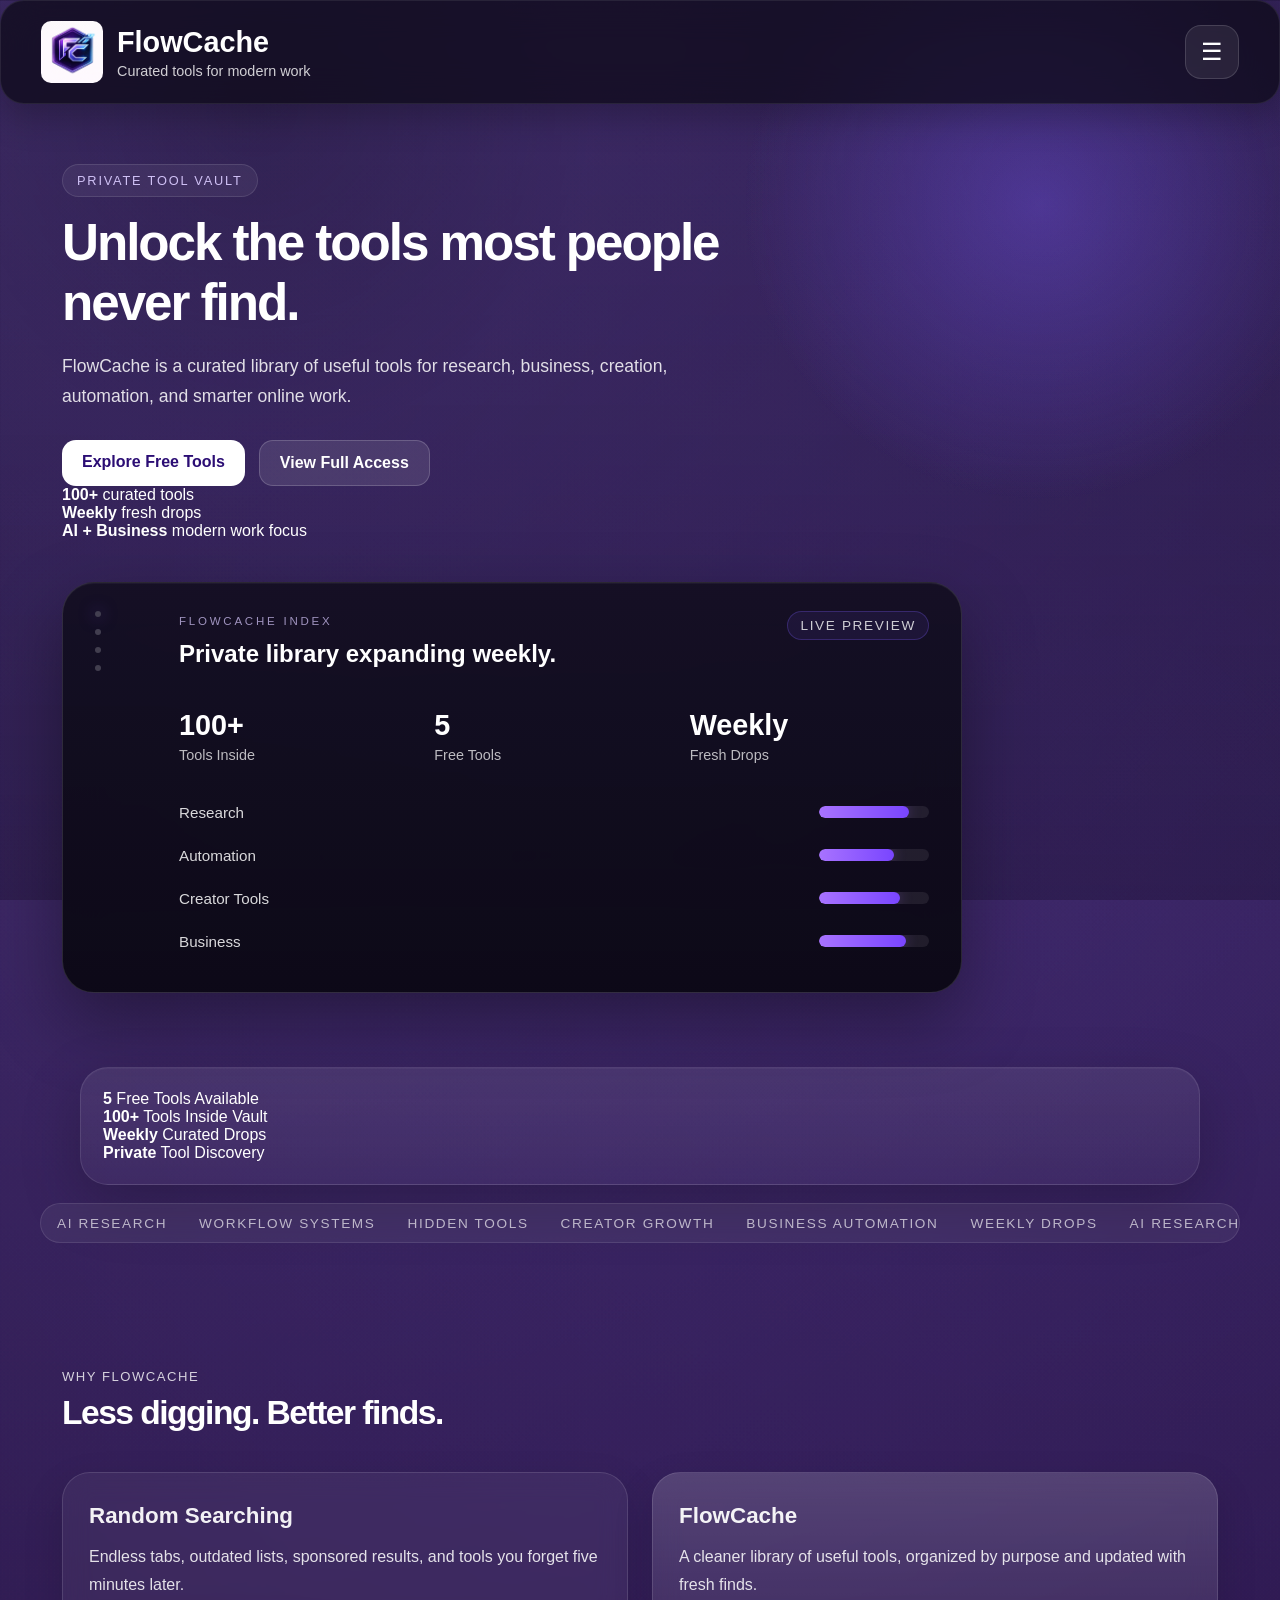
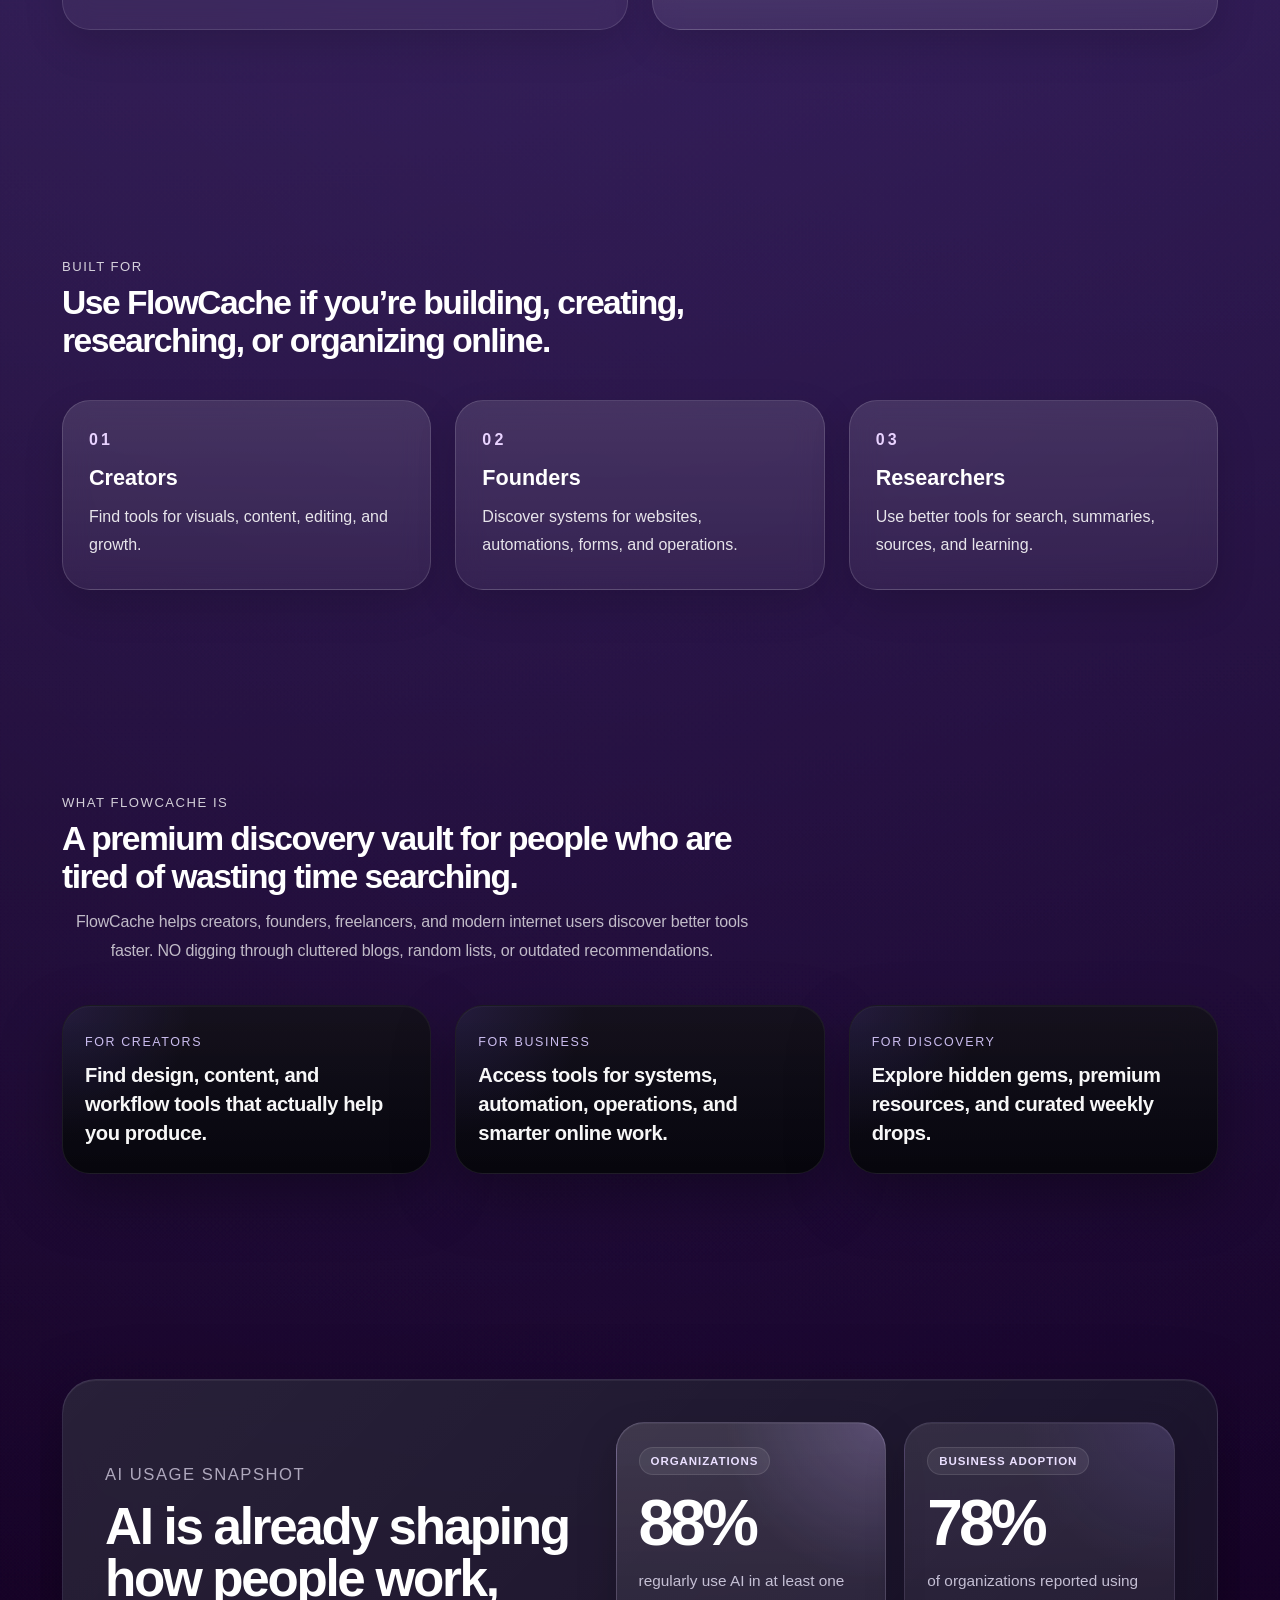
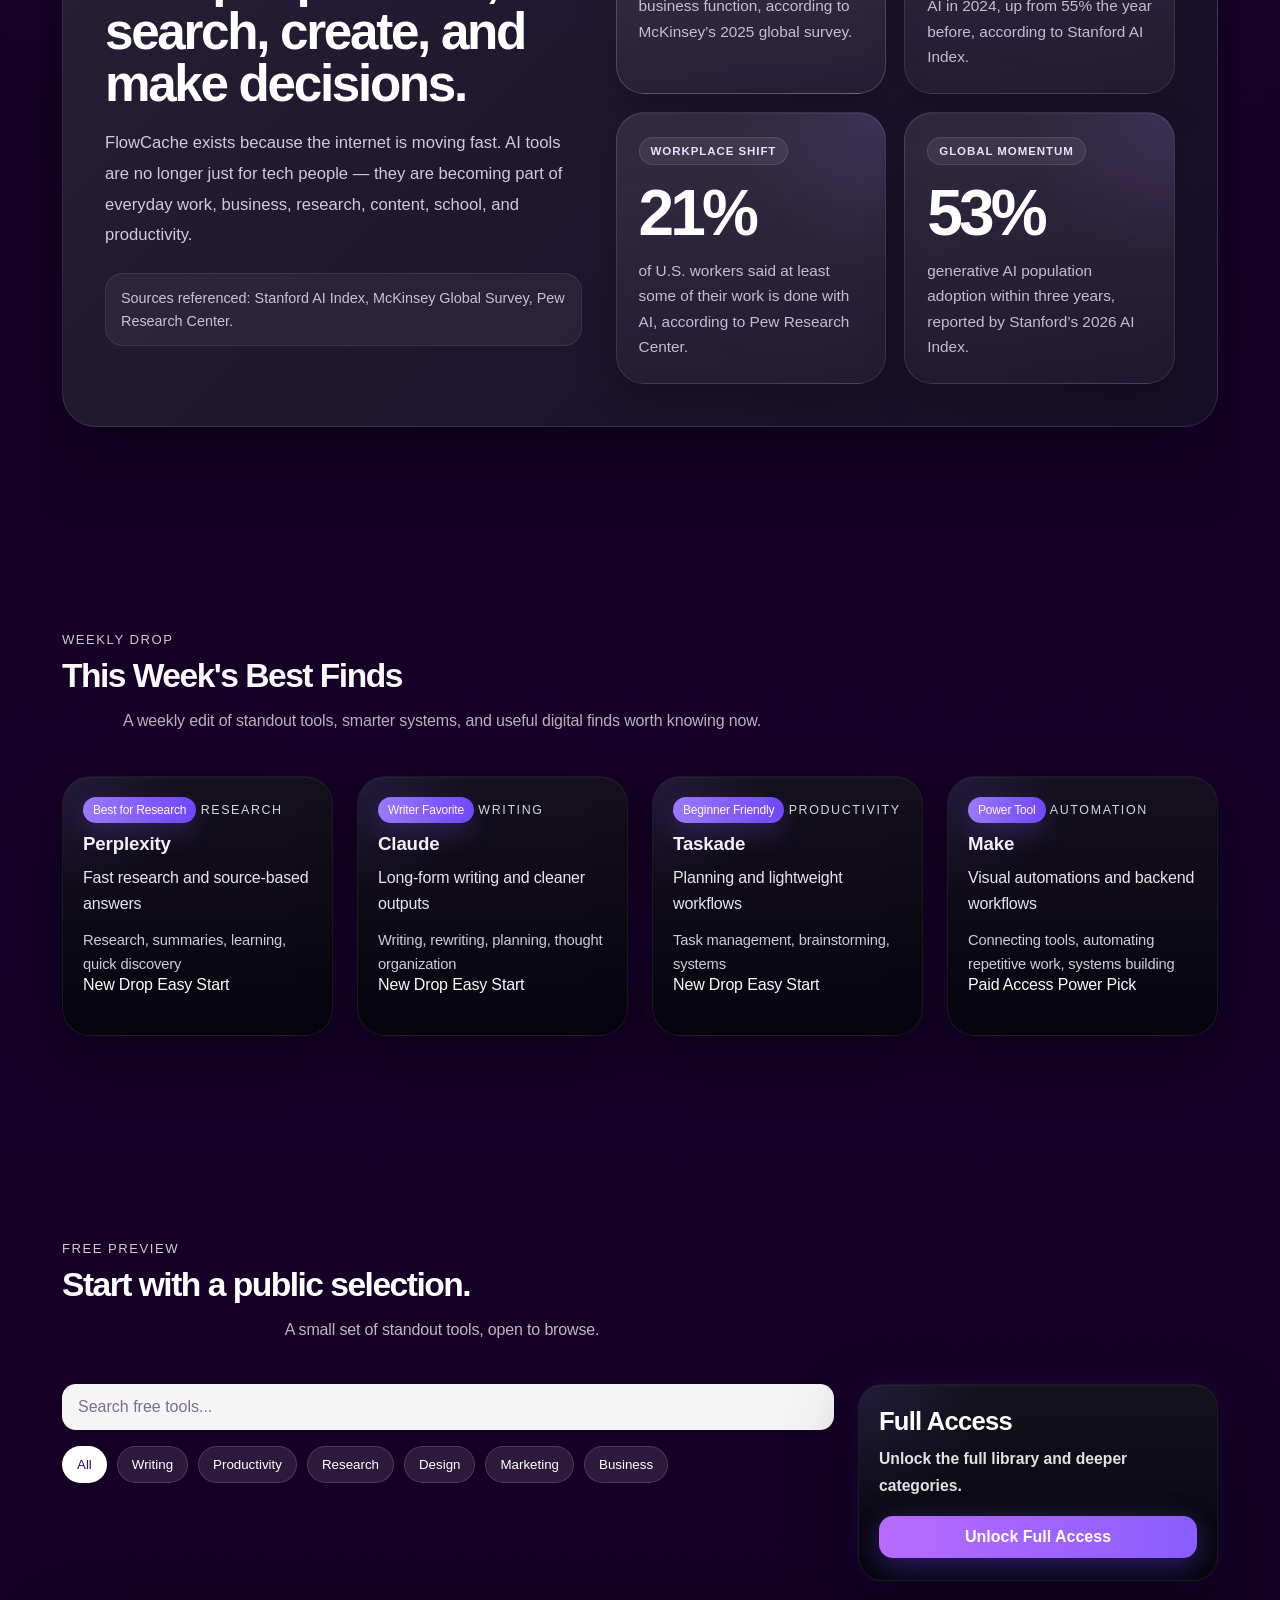
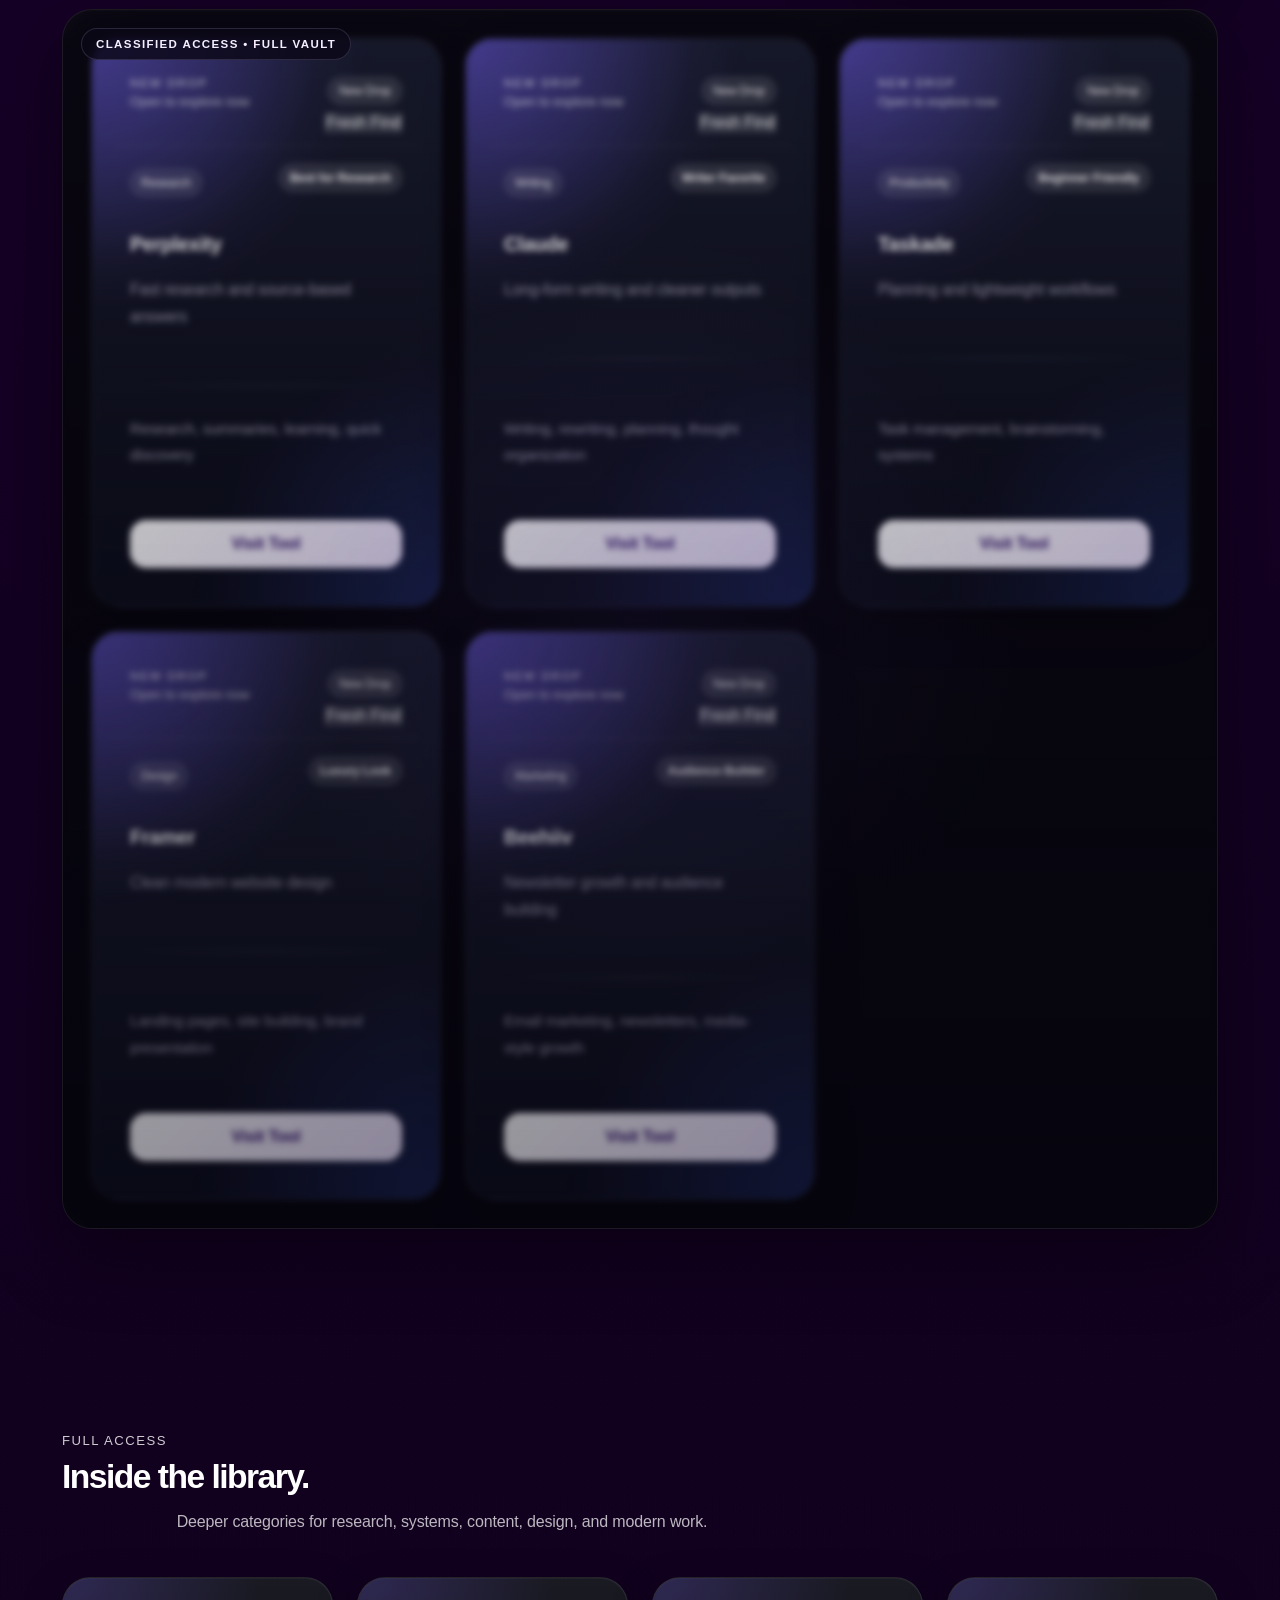
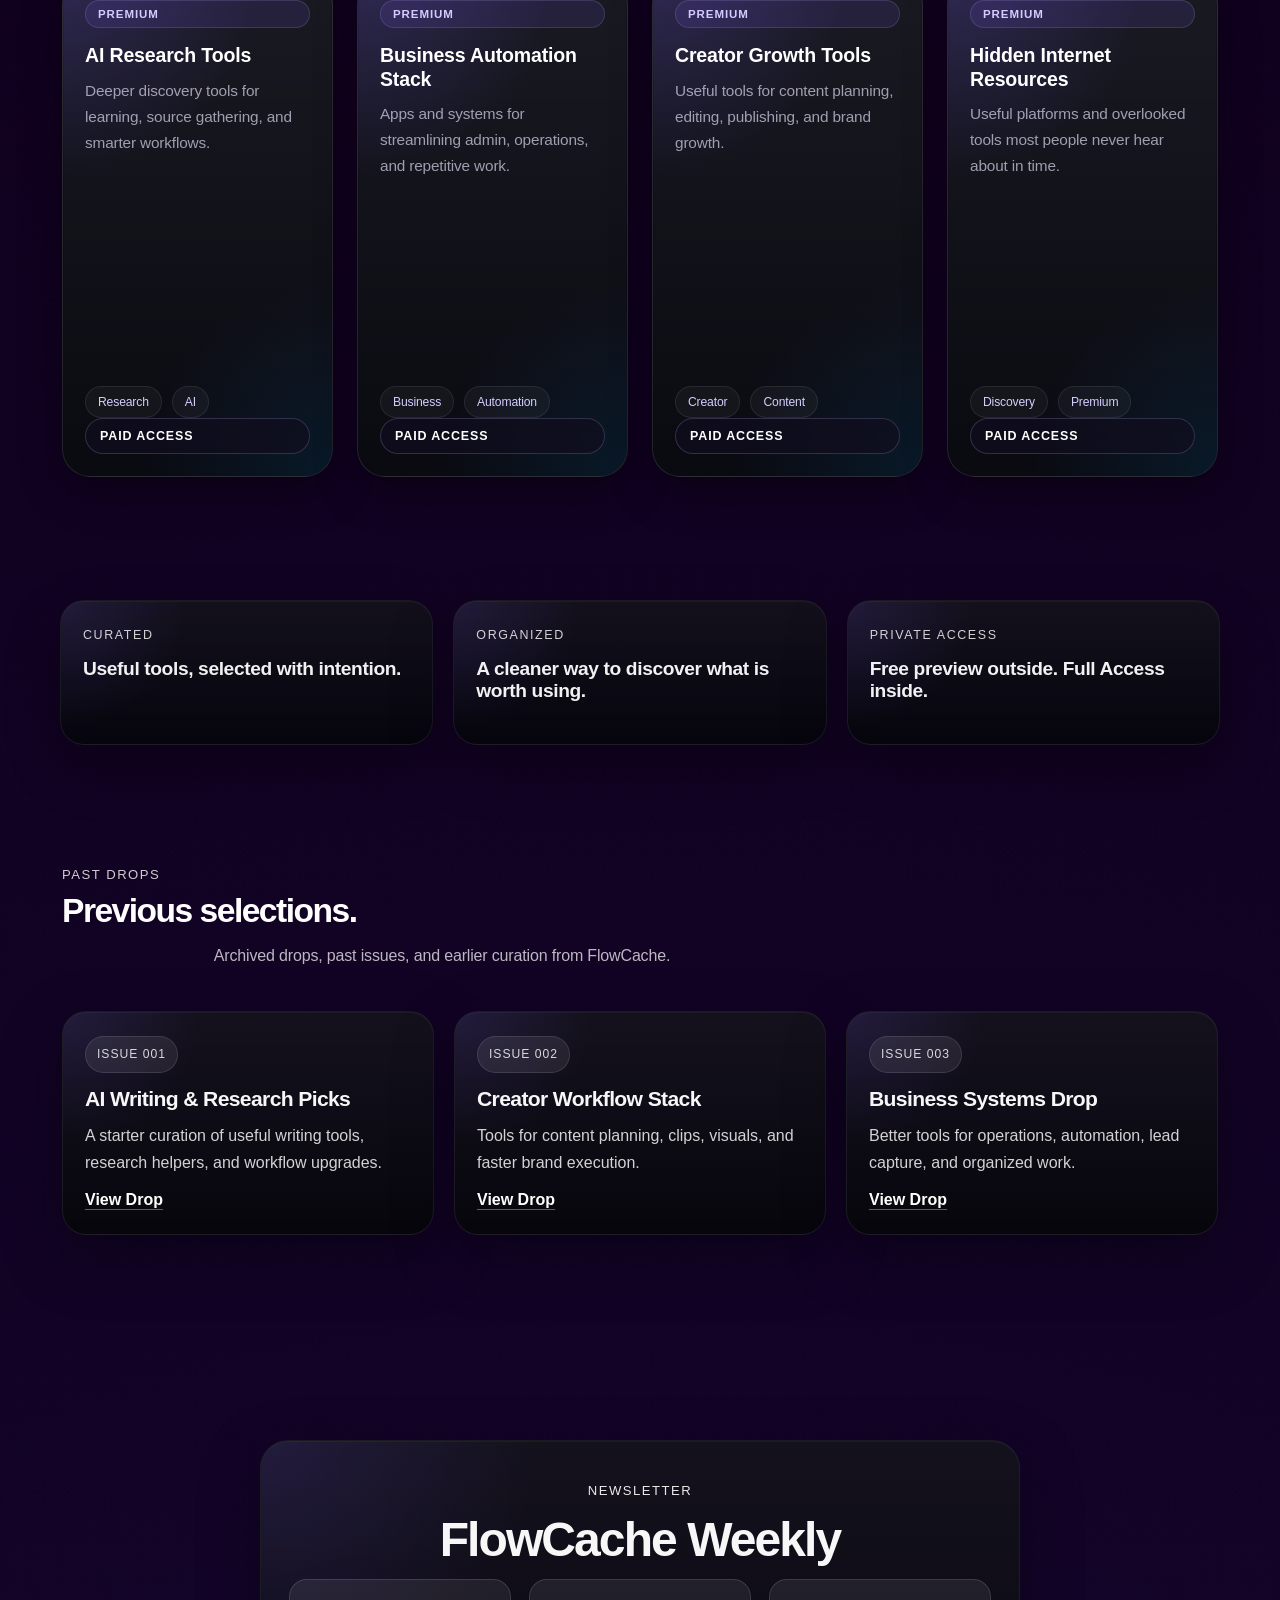
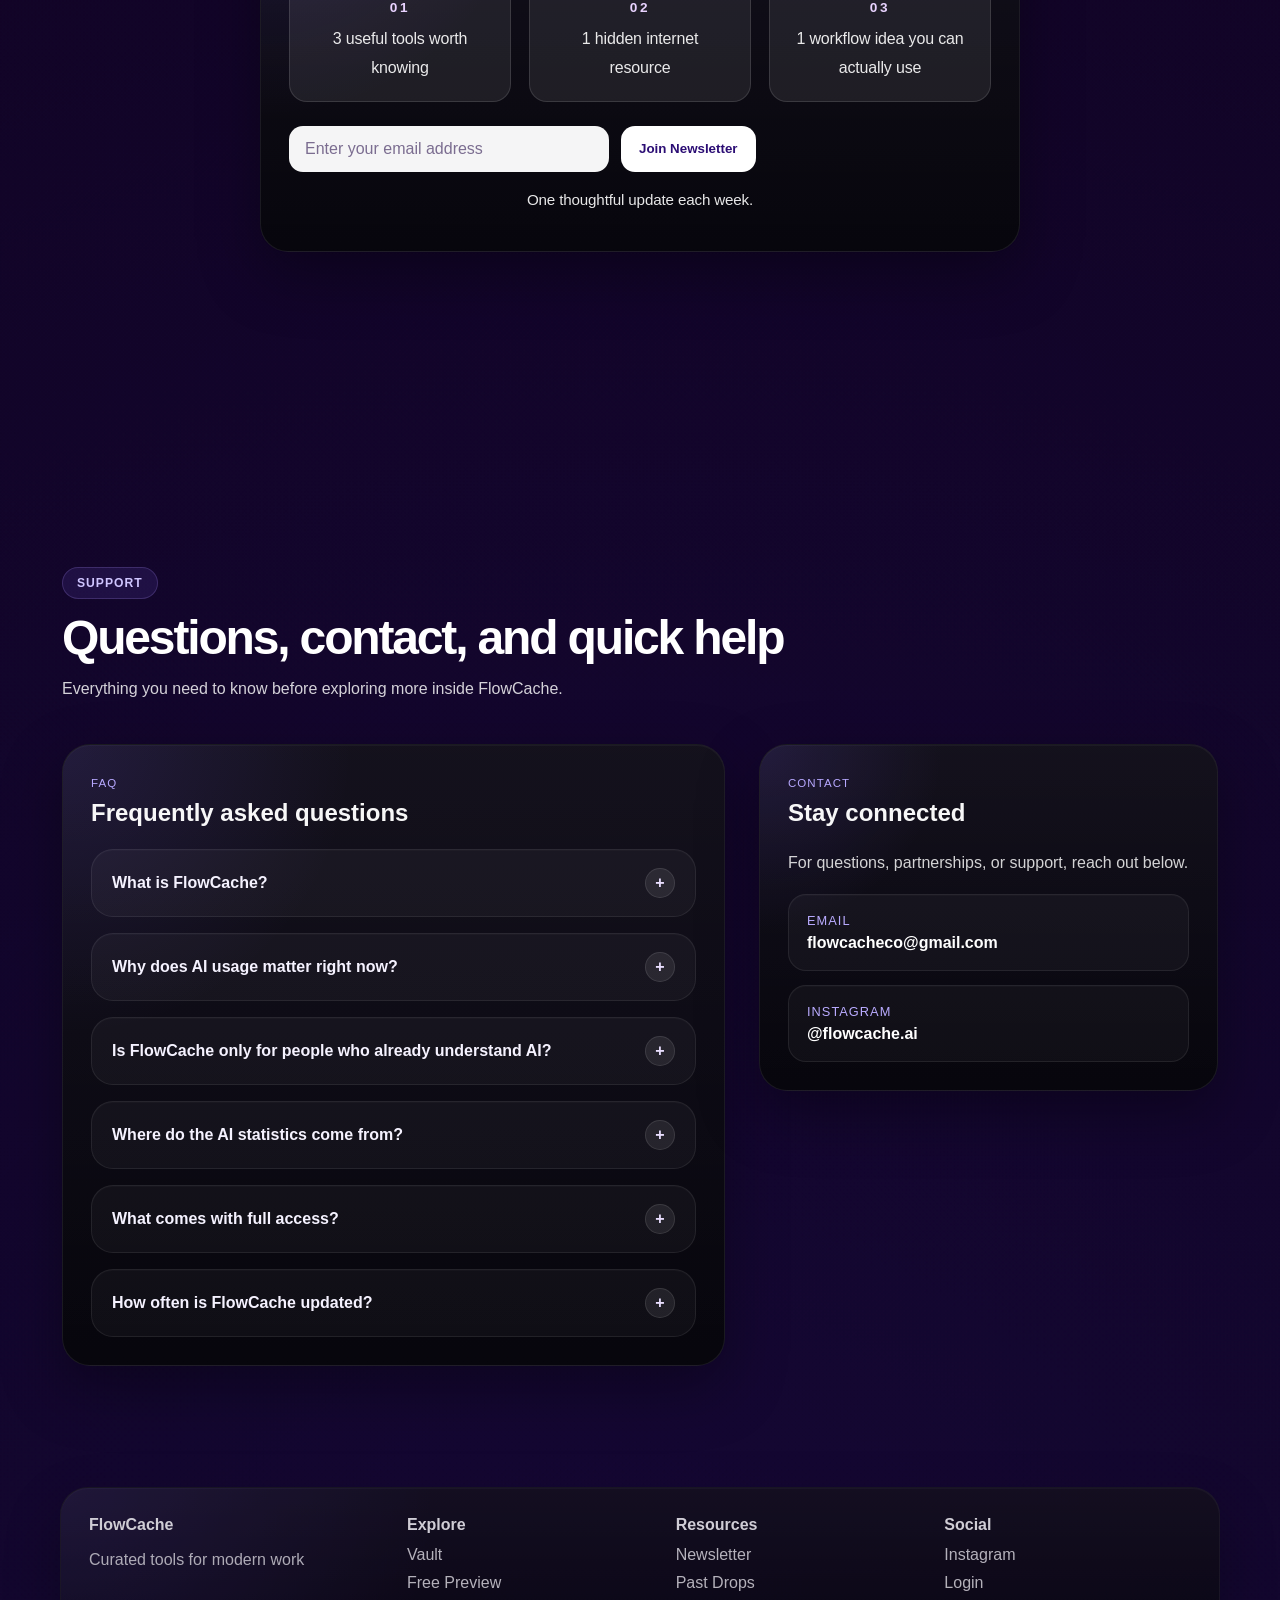
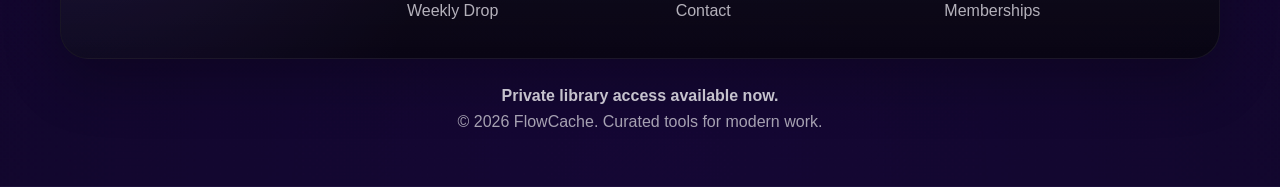
==== index.html @ 2fd535c8 "Update index.html" ====
<!DOCTYPE html>
<html lang="en">
<head>
  <meta charset="UTF-8" />
  <meta name="viewport" content="width=device-width, initial-scale=1.0" />
  <title>FlowCache</title>
  <link rel="stylesheet" href="style.css" />
</head>
<body>

  <!-- TOP NAV -->
  <header class="vault-topbar">
    <div class="brand-wrap">
      <div class="brand-inline">
        <img src="logo.png" alt="FlowCache logo" class="brand-logo" />
        <div>
          <h1 class="vault-logo">FlowCache</h1>
          <p class="vault-sublogo">Curated tools for modern work</p>
        </div>
      </div>
    </div>

    <div class="menu-wrapper">
      <button class="menu-toggle" id="menuToggle" aria-label="Open menu">☰</button>

      <div class="menu-dropdown" id="menuDropdown">
        <a href="index.html">Home</a>
        <a href="#weeklyDrop">Weekly Drop</a>
        <a href="#freePreview">Free Preview</a>
        <a href="vault.html#vaultTools">Vault Tools</a>
        <a href="vault.html#memberships">Memberships</a>
        <a href="newsletter.html">Newsletter</a>
        <a href="#pastDrops">Past Drops</a>
        <a href="#infoSection">Contact</a>
        <a href="login.html">Login</a>
      </div>
    </div>
  </header>

  <!-- HERO -->
  <section class="fc-hero" id="home">
    <div class="fc-hero-glow"></div>
    <div class="fc-hero-glow glow-two"></div>

    <div class="fc-hero-inner">
      <div class="fc-hero-left">
        <p class="hero-pill">
          <span class="hero-pill-dot"></span>
          Private Tool Vault
        </p>

        <h1>
          Unlock the tools
          <span>most people never find.</span>
        </h1>

        <p class="fc-hero-copy">
          FlowCache is a curated library of useful tools for research, business, creation,
          automation, and smarter online work.
        </p>

        <div class="hero-cta-row">
          <a href="#freePreview" class="hero-btn primary-btn">Explore Free Tools</a>
          <a href="#fullAccess" class="hero-btn secondary-btn">View Full Access</a>
        </div>

        <div class="hero-signal-row">
          <div class="hero-signal-pill">
            <span class="signal-dot"></span>
            <strong>100+</strong>
            <span>curated tools</span>
          </div>

          <div class="hero-signal-pill">
            <span class="signal-dot"></span>
            <strong>Weekly</strong>
            <span>fresh drops</span>
          </div>

          <div class="hero-signal-pill">
            <span class="signal-dot"></span>
            <strong>AI + Business</strong>
            <span>modern work focus</span>
          </div>
        </div>
      </div>

      <div class="fc-hero-dashboard">
        <div class="dashboard-sidebar">
          <span class="dashboard-logo-dot"></span>
          <span></span>
          <span></span>
          <span></span>
        </div>

        <div class="dashboard-main">
          <div class="dashboard-header">
            <div>
              <p class="mini-label">FlowCache Index</p>
              <h3>Private library expanding weekly.</h3>
            </div>

            <span class="status-pill">Live Preview</span>
          </div>

          <div class="dashboard-metrics">
            <div>
              <strong>100+</strong>
              <span>Tools Inside</span>
            </div>

            <div>
              <strong>5</strong>
              <span>Free Tools</span>
            </div>

            <div>
              <strong>Weekly</strong>
              <span>Fresh Drops</span>
            </div>
          </div>

          <div class="dashboard-bars">
            <div class="dashboard-row">
              <span>Research</span>
              <div class="dashboard-bar"><i style="width: 82%"></i></div>
            </div>

            <div class="dashboard-row">
              <span>Automation</span>
              <div class="dashboard-bar"><i style="width: 68%"></i></div>
            </div>

            <div class="dashboard-row">
              <span>Creator Tools</span>
              <div class="dashboard-bar"><i style="width: 74%"></i></div>
            </div>

            <div class="dashboard-row">
              <span>Business</span>
              <div class="dashboard-bar"><i style="width: 79%"></i></div>
            </div>
          </div>
        </div>
      </div>
    </div>
  </section>

  <!-- PROOF STRIP -->
  <section class="fc-proof-strip">
    <div class="proof-item">
      <strong>5</strong>
      <span>Free Tools Available</span>
    </div>

    <div class="proof-item">
      <strong>100+</strong>
      <span>Tools Inside Vault</span>
    </div>

    <div class="proof-item">
      <strong>Weekly</strong>
      <span>Curated Drops</span>
    </div>

    <div class="proof-item">
      <strong>Private</strong>
      <span>Tool Discovery</span>
    </div>
  </section>

  <!-- TICKER -->
  <section class="tool-ticker">
    <div class="ticker-track">
      <span>AI Research</span>
      <span>Workflow Systems</span>
      <span>Hidden Tools</span>
      <span>Creator Growth</span>
      <span>Business Automation</span>
      <span>Weekly Drops</span>
      <span>AI Research</span>
      <span>Workflow Systems</span>
      <span>Hidden Tools</span>
      <span>Creator Growth</span>
      <span>Business Automation</span>
      <span>Weekly Drops</span>
    </div>
  </section>

  <!-- WHY FLOWCACHE -->
  <section class="comparison-section">
    <div class="section-heading">
      <p class="section-label">WHY FLOWCACHE</p>
      <h2>Less digging. Better finds.</h2>
    </div>

    <div class="comparison-grid">
      <div class="comparison-card muted">
        <h3>Random Searching</h3>
        <p>Endless tabs, outdated lists, sponsored results, and tools you forget five minutes later.</p>
      </div>

      <div class="comparison-card highlight">
        <h3>FlowCache</h3>
        <p>A cleaner library of useful tools, organized by purpose and updated with fresh finds.</p>
      </div>
    </div>
  </section>

  <!-- BUILT FOR -->
  <section class="audience-section">
    <div class="section-heading">
      <p class="section-label">BUILT FOR</p>
      <h2>Use FlowCache if you’re building, creating, researching, or organizing online.</h2>
    </div>

    <div class="audience-grid">
      <div class="audience-card">
        <span>01</span>
        <h3>Creators</h3>
        <p>Find tools for visuals, content, editing, and growth.</p>
      </div>

      <div class="audience-card">
        <span>02</span>
        <h3>Founders</h3>
        <p>Discover systems for websites, automations, forms, and operations.</p>
      </div>

      <div class="audience-card">
        <span>03</span>
        <h3>Researchers</h3>
        <p>Use better tools for search, summaries, sources, and learning.</p>
      </div>
    </div>
  </section>

  <!-- BRAND POSITIONING -->
  <section class="brand-overview-section" id="whatIsFlowCache">
    <div class="section-heading">
      <p class="section-label">WHAT FLOWCACHE IS</p>
      <h2>A premium discovery vault for people who are tired of wasting time searching.</h2>
      <p class="section-copy">
        FlowCache helps creators, founders, freelancers, and modern internet users discover
        better tools faster. NO digging through cluttered blogs, random lists, or outdated recommendations.
      </p>
    </div>

    <div class="brand-overview-grid">
      <div class="brand-overview-card">
        <p class="mini-label">For creators</p>
        <h3>Find design, content, and workflow tools that actually help you produce.</h3>
      </div>

      <div class="brand-overview-card">
        <p class="mini-label">For business</p>
        <h3>Access tools for systems, automation, operations, and smarter online work.</h3>
      </div>

      <div class="brand-overview-card">
        <p class="mini-label">For discovery</p>
        <h3>Explore hidden gems, premium resources, and curated weekly drops.</h3>
      </div>
    </div>
  </section>

  <!-- AI DATA -->
  <section class="ai-data-section" id="aiData">
    <div class="ai-data-wrap">
      <div class="ai-data-copy">
        <p class="section-label">AI USAGE SNAPSHOT</p>

        <h2>AI is already shaping how people work, search, create, and make decisions.</h2>

        <p>
          FlowCache exists because the internet is moving fast. AI tools are no longer just
          for tech people — they are becoming part of everyday work, business, research,
          content, school, and productivity.
        </p>

        <div class="ai-source-note">
          Sources referenced: Stanford AI Index, McKinsey Global Survey, Pew Research Center.
        </div>
      </div>

      <div class="ai-stat-grid">
        <article class="ai-stat-card featured">
          <span class="stat-label">Organizations</span>
          <strong>88%</strong>
          <p>regularly use AI in at least one business function, according to McKinsey’s 2025 global survey.</p>
        </article>

        <article class="ai-stat-card">
          <span class="stat-label">Business adoption</span>
          <strong>78%</strong>
          <p>of organizations reported using AI in 2024, up from 55% the year before, according to Stanford AI Index.</p>
        </article>

        <article class="ai-stat-card">
          <span class="stat-label">Workplace shift</span>
          <strong>21%</strong>
          <p>of U.S. workers said at least some of their work is done with AI, according to Pew Research Center.</p>
        </article>

        <article class="ai-stat-card">
          <span class="stat-label">Global momentum</span>
          <strong>53%</strong>
          <p>generative AI population adoption within three years, reported by Stanford’s 2026 AI Index.</p>
        </article>
      </div>
    </div>
  </section>

  <!-- WEEKLY DROP -->
  <section class="new-this-week" id="weeklyDrop">
    <div class="section-heading">
      <p class="section-label">WEEKLY DROP</p>
      <h2>This Week's Best Finds</h2>
      <p class="section-copy">
        A weekly edit of standout tools, smarter systems, and useful digital finds worth knowing now.
      </p>
    </div>

    <div class="weekly-grid" id="weeklyGrid"></div>
  </section>

  <!-- FREE PREVIEW -->
  <section class="free-preview-section" id="freePreview">
    <div class="section-heading">
      <p class="section-label">FREE PREVIEW</p>
      <h2>Start with a public selection.</h2>
      <p class="section-copy">
        A small set of standout tools, open to browse.
      </p>
    </div>

    <div class="preview-layout">
      <div class="preview-toolbar">
        <input type="text" id="toolSearch" placeholder="Search free tools..." />

        <div class="filter-row">
          <button class="filter-btn active" data-filter="all">All</button>
          <button class="filter-btn" data-filter="Writing">Writing</button>
          <button class="filter-btn" data-filter="Productivity">Productivity</button>
          <button class="filter-btn" data-filter="Research">Research</button>
          <button class="filter-btn" data-filter="Design">Design</button>
          <button class="filter-btn" data-filter="Marketing">Marketing</button>
          <button class="filter-btn" data-filter="Business">Business</button>
        </div>
      </div>

      <div class="homepage-unlock-banner">
        <h3>Full Access</h3>
        <p>Unlock the full library and deeper categories.</p>
        <a
          href="https://flowcache.lemonsqueezy.com/checkout/buy/da14bb04-717c-43fe-a4aa-21157b08c077"
          target="_blank"
          class="unlock-banner-btn"
        >
          Unlock Full Access
        </a>
      </div>
    </div>

    <div class="luxury-vault-shell">
      <div class="tool-grid" id="toolGrid"></div>
    </div>
  </section>

  <!-- FULL ACCESS -->
  <section class="premium-preview-section" id="fullAccess">
    <div class="section-heading">
      <p class="section-label">FULL ACCESS</p>
      <h2>Inside the library.</h2>
      <p class="section-copy">
        Deeper categories for research, systems, content, design, and modern work.
      </p>
    </div>

    <div class="premium-preview-grid">
      <div class="tool-card premium-card">
        <span class="tool-badge">Premium</span>
        <h3>AI Research Tools</h3>
        <p>Deeper discovery tools for learning, source gathering, and smarter workflows.</p>
        <div class="tool-meta">
          <span class="tool-chip">Research</span>
          <span class="tool-chip">AI</span>
        </div>
        <span class="locked-pill">Paid Access</span>
      </div>

      <div class="tool-card premium-card">
        <span class="tool-badge">Premium</span>
        <h3>Business Automation Stack</h3>
        <p>Apps and systems for streamlining admin, operations, and repetitive work.</p>
        <div class="tool-meta">
          <span class="tool-chip">Business</span>
          <span class="tool-chip">Automation</span>
        </div>
        <span class="locked-pill">Paid Access</span>
      </div>

      <div class="tool-card premium-card">
        <span class="tool-badge">Premium</span>
        <h3>Creator Growth Tools</h3>
        <p>Useful tools for content planning, editing, publishing, and brand growth.</p>
        <div class="tool-meta">
          <span class="tool-chip">Creator</span>
          <span class="tool-chip">Content</span>
        </div>
        <span class="locked-pill">Paid Access</span>
      </div>

      <div class="tool-card premium-card">
        <span class="tool-badge">Premium</span>
        <h3>Hidden Internet Resources</h3>
        <p>Useful platforms and overlooked tools most people never hear about in time.</p>
        <div class="tool-meta">
          <span class="tool-chip">Discovery</span>
          <span class="tool-chip">Premium</span>
        </div>
        <span class="locked-pill">Paid Access</span>
      </div>
    </div>
  </section>

  <!-- TRUST STRIP -->
  <section class="trust-strip signature-strip">
    <div class="trust-card signature-card">
      <p class="mini-label">Curated</p>
      <h3>Useful tools, selected with intention.</h3>
    </div>

    <div class="trust-card signature-card">
      <p class="mini-label">Organized</p>
      <h3>A cleaner way to discover what is worth using.</h3>
    </div>

    <div class="trust-card signature-card">
      <p class="mini-label">Private Access</p>
      <h3>Free preview outside. Full Access inside.</h3>
    </div>
  </section>

  <!-- PAST DROPS -->
  <section class="past-drops-section" id="pastDrops">
    <div class="section-heading">
      <p class="section-label">PAST DROPS</p>
      <h2>Previous selections.</h2>
      <p class="section-copy">
        Archived drops, past issues, and earlier curation from FlowCache.
      </p>
    </div>

    <div class="past-drops-grid">
      <article class="drop-card">
        <p class="drop-meta">Issue 001</p>
        <h3>AI Writing & Research Picks</h3>
        <p>A starter curation of useful writing tools, research helpers, and workflow upgrades.</p>
        <a href="newsletter.html" class="tool-link">View Drop</a>
      </article>

      <article class="drop-card">
        <p class="drop-meta">Issue 002</p>
        <h3>Creator Workflow Stack</h3>
        <p>Tools for content planning, clips, visuals, and faster brand execution.</p>
        <a href="newsletter.html" class="tool-link">View Drop</a>
      </article>

      <article class="drop-card">
        <p class="drop-meta">Issue 003</p>
        <h3>Business Systems Drop</h3>
        <p>Better tools for operations, automation, lead capture, and organized work.</p>
        <a href="newsletter.html" class="tool-link">View Drop</a>
      </article>
    </div>
  </section>

  <!-- NEWSLETTER -->
  <section class="private-access-section" id="newsletterSection">
    <div class="private-access-card">
      <p class="section-label">NEWSLETTER</p>
      <h2>FlowCache Weekly</h2>

      <div class="newsletter-preview-list">
        <div>
          <span>01</span>
          <p>3 useful tools worth knowing</p>
        </div>

        <div>
          <span>02</span>
          <p>1 hidden internet resource</p>
        </div>

        <div>
          <span>03</span>
          <p>1 workflow idea you can actually use</p>
        </div>
      </div>

      <form
        class="newsletter-form private-form"
        action="https://formspree.io/f/mpqyyzdg"
        method="POST"
      >
        <input type="email" name="email" placeholder="Enter your email address" required />
        <button type="submit">Join Newsletter</button>
      </form>

      <p class="private-note">One thoughtful update each week.</p>
    </div>
  </section>

  <!-- FAQ + CONTACT -->
  <section class="info-section" id="infoSection">
    <div class="section-heading-wrap">
      <span class="section-kicker">Support</span>
      <h2 class="section-title">Questions, contact, and quick help</h2>
      <p class="section-subtext">
        Everything you need to know before exploring more inside FlowCache.
      </p>
    </div>

    <div class="info-grid">
      <div class="info-panel faq-panel">
        <div class="panel-top">
          <span class="panel-label">FAQ</span>
          <h3>Frequently asked questions</h3>
        </div>

        <div class="faq-list">
          <details class="faq-item">
            <summary>What is FlowCache?</summary>
            <p>
              FlowCache is a curated discovery vault for useful digital tools, AI platforms,
              business resources, creator systems, and hidden internet finds.
            </p>
          </details>

          <details class="faq-item">
            <summary>Why does AI usage matter right now?</summary>
            <p>
              AI is becoming part of everyday work, research, content creation, marketing,
              business operations, and school. FlowCache helps people find better tools faster
              instead of digging through random lists and outdated recommendations.
            </p>
          </details>

          <details class="faq-item">
            <summary>Is FlowCache only for people who already understand AI?</summary>
            <p>
              No. FlowCache is built to make tool discovery easier for beginners, creators,
              small business owners, students, researchers, and people who want useful resources
              without needing to be super technical.
            </p>
          </details>

          <details class="faq-item">
            <summary>Where do the AI statistics come from?</summary>
            <p>
              The homepage references public research from sources like Stanford AI Index,
              McKinsey, and Pew Research Center to show how quickly AI tools are becoming part
              of work and daily life.
            </p>
          </details>

          <details class="faq-item">
            <summary>What comes with full access?</summary>
            <p>
              Full access opens the deeper FlowCache library, including premium tools,
              expanded categories, hidden resources, and more curated recommendations beyond
              the public preview.
            </p>
          </details>

          <details class="faq-item">
            <summary>How often is FlowCache updated?</summary>
            <p>
              FlowCache is designed around fresh drops and ongoing curation, so the library can
              keep growing as better tools and resources are discovered.
            </p>
          </details>
        </div>
      </div>

      <div class="info-panel contact-panel">
        <div class="panel-top">
          <span class="panel-label">Contact</span>
          <h3>Stay connected</h3>
        </div>

        <p class="contact-copy">
          For questions, partnerships, or support, reach out below.
        </p>

        <div class="contact-stack">
          <a href="mailto:flowcacheco@gmail.com" class="contact-card">
            <span class="contact-title">Email</span>
            <span class="contact-value">flowcacheco@gmail.com</span>
          </a>

          <a href="https://instagram.com/flowcache.ai" target="_blank" class="contact-card">
            <span class="contact-title">Instagram</span>
            <span class="contact-value">@flowcache.ai</span>
          </a>
        </div>
      </div>
    </div>
  </section>

  <!-- FOOTER -->
  <footer class="vault-footer home-footer">
    <div class="footer-grid">
      <div class="footer-brand-block">
        <h4>FlowCache</h4>
        <p>Curated tools for modern work</p>
      </div>

      <div>
        <h4>Explore</h4>
        <a href="vault.html">Vault</a>
        <a href="#freePreview">Free Preview</a>
        <a href="#weeklyDrop">Weekly Drop</a>
      </div>

      <div>
        <h4>Resources</h4>
        <a href="newsletter.html">Newsletter</a>
        <a href="#pastDrops">Past Drops</a>
        <a href="#infoSection">Contact</a>
      </div>

      <div>
        <h4>Social</h4>
        <a href="https://instagram.com/flowcache.ai" target="_blank">Instagram</a>
        <a href="login.html">Login</a>
        <a href="vault.html#memberships">Memberships</a>
      </div>
    </div>

    <p class="vault-count">Private library access available now.</p>
    <p>© 2026 FlowCache. Curated tools for modern work.</p>
  </footer>

  <div class="mobile-sticky-cta">
    <span>Unlock 100+ tools</span>
    <a href="#fullAccess">View Access</a>
  </div>

  <script src="script.js"></script>
</body>
</html>
---- style.css ----
* {
  margin: 0;
  padding: 0;
  box-sizing: border-box;
  font-family: Arial, Helvetica, sans-serif;
}

html {
  scroll-behavior: smooth;
}

body {
  background: radial-gradient(circle at top left, #7e5cff 0%, #3c179f 35%, #170028 100%);
  color: white;
  min-height: 100vh;
}

.hero-actions {
  display: flex;
  gap: 14px;
  flex-wrap: wrap;
}

.primary-btn,
.secondary-btn {
  text-decoration: none;
  padding: 13px 20px;
  border-radius: 14px;
  transition: 0.25s ease;
  font-weight: 600;
}

.primary-btn {
  background: white;
  color: #2b0d74;
}

.primary-btn:hover {
  transform: translateY(-2px);
}

.secondary-btn {
  color: white;
  background: rgba(255, 255, 255, 0.1);
  border: 1px solid rgba(255, 255, 255, 0.18);
}

.secondary-btn:hover {
  background: rgba(255, 255, 255, 0.18);
}

.info-strip {
  display: grid;
  grid-template-columns: repeat(3, 1fr);
  gap: 20px;
  padding: 10px 42px 30px;
}

.info-box {
  background: rgba(255, 255, 255, 0.09);
  border: 1px solid rgba(255, 255, 255, 0.13);
  border-radius: 20px;
  padding: 22px;
  backdrop-filter: blur(10px);
}

.info-box h3 {
  margin-bottom: 10px;
  font-size: 1.1rem;
}

.info-box p {
  opacity: 0.88;
  line-height: 1.5;
}

.tools-wrapper,
.vault-preview-section {
  padding: 30px 42px 70px;
}

.section-heading {
  margin-bottom: 28px;
  max-width: 700px;
}

.section-label {
  text-transform: uppercase;
  letter-spacing: 1.5px;
  font-size: 0.82rem;
  opacity: 0.8;
  margin-bottom: 10px;
}

.section-heading h2 {
  font-size: 2.1rem;
  margin-bottom: 12px;
}

.section-text {
  line-height: 1.6;
  opacity: 0.9;
}

.search-filter-bar {
  margin-bottom: 26px;
}

.search-filter-bar input {
  width: 100%;
  max-width: 420px;
  padding: 14px 16px;
  border: none;
  border-radius: 14px;
  outline: none;
  font-size: 1rem;
  margin-bottom: 16px;
}

.filter-buttons {
  display: flex;
  flex-wrap: wrap;
  gap: 10px;
}

.filter-btn {
  background: rgba(255, 255, 255, 0.1);
  color: white;
  border: 1px solid rgba(255, 255, 255, 0.15);
  padding: 10px 14px;
  border-radius: 999px;
  cursor: pointer;
  transition: 0.2s ease;
}

.filter-btn:hover,
.filter-btn.active {
  background: white;
  color: #2b0d74;
}

.tool-section,
.vault-grid {
  display: grid;
  grid-template-columns: repeat(auto-fit, minmax(240px, 1fr));
  gap: 22px;
}

.tool-card,
.vault-card {
  text-decoration: none;
  background: rgba(255, 255, 255, 0.1);
  border: 1px solid rgba(255, 255, 255, 0.14);
  padding: 24px;
  border-radius: 20px;
  backdrop-filter: blur(14px);
  transition: transform 0.25s ease, background 0.25s ease, box-shadow 0.25s ease;
  box-shadow: 0 10px 30px rgba(0, 0, 0, 0.14);
  display: block;
}

.tool-card:hover,
.vault-card:hover {
  transform: translateY(-6px);
  background: rgba(255, 255, 255, 0.14);
  box-shadow: 0 18px 40px rgba(0, 0, 0, 0.22);
}

.locked .tool-tag {
  background: linear-gradient(45deg, #ffd700, #ffed4e);
  color: #2b0d74;
  font-weight: bold;
  text-shadow: 0 1px 2px rgba(0,0,0,0.1);
}

.tool-card h3,
.vault-card h3 {
  font-size: 1.2rem;
  margin-bottom: 10px;
}

.tool-card p,
.vault-card p {
  line-height: 1.6;
  opacity: 0.9;
}

.newsletter-section {
  padding: 0 42px 80px;
}

.newsletter-box {
  max-width: 820px;
  margin: 0 auto;
  background: rgba(255, 255, 255, 0.1);
  border: 1px solid rgba(255, 255, 255, 0.14);
  border-radius: 24px;
  padding: 36px;
  backdrop-filter: blur(14px);
  box-shadow: 0 14px 35px rgba(0, 0, 0, 0.2);
  text-align: center;
}

.newsletter-box h2 {
  font-size: 2.2rem;
  margin-bottom: 14px;
}

.newsletter-box p {
  max-width: 640px;
  margin: 0 auto 22px;
  line-height: 1.7;
  opacity: 0.92;
}

.newsletter-preview-list {
  display: grid;
  grid-template-columns: repeat(3, minmax(0, 1fr));
  gap: 18px;
  margin: 0 auto 24px;
  max-width: 780px;
}

.newsletter-preview-list div {
  padding: 18px 20px;
  border-radius: 18px;
  background: rgba(255, 255, 255, 0.08);
  border: 1px solid rgba(255, 255, 255, 0.12);
  transition: transform 0.25s ease, box-shadow 0.25s ease, background 0.25s ease;
}

.newsletter-preview-list div:hover {
  transform: translateY(-4px);
  background: rgba(255, 255, 255, 0.14);
  box-shadow: 0 18px 32px rgba(0, 0, 0, 0.12);
}

.newsletter-preview-list span {
  display: inline-block;
  font-size: 0.85rem;
  letter-spacing: 0.2em;
  text-transform: uppercase;
  margin-bottom: 10px;
  color: #e9d3ff;
  font-weight: 700;
}

.newsletter-preview-list p {
  margin: 0;
  line-height: 1.6;
  opacity: 0.92;
}

.newsletter-form,
.popup-form {
  display: flex;
  gap: 12px;
  justify-content: center;
  flex-wrap: wrap;
}

.newsletter-form input,
.popup-form input {
  width: 320px;
  max-width: 100%;
  padding: 14px 16px;
  border-radius: 14px;
  border: none;
  outline: none;
  font-size: 1rem;
}

.newsletter-form button,
.popup-form button {
  padding: 14px 18px;
  border: none;
  border-radius: 14px;
  background: white;
  color: #2b0d74;
  font-weight: 700;
  cursor: pointer;
}

.newsletter-box small {
  display: block;
  margin-top: 14px;
  opacity: 0.75;
}

footer {
  padding: 24px 42px 40px;
  text-align: center;
  opacity: 0.75;
}

.popup-overlay {
  position: fixed;
  inset: 0;
  background: rgba(10, 3, 25, 0.65);
  display: none;
  justify-content: center;
  align-items: center;
  z-index: 999;
  padding: 20px;
}

.popup-overlay.show {
  display: flex;
}

.popup-box {
  position: relative;
  width: 100%;
  max-width: 520px;
  background: linear-gradient(180deg, rgba(75, 41, 180, 0.96), rgba(29, 9, 67, 0.97));
  border: 1px solid rgba(255, 255, 255, 0.16);
  border-radius: 24px;
  padding: 32px;
  box-shadow: 0 18px 50px rgba(0, 0, 0, 0.35);
  text-align: center;
}

.close-popup {
  position: absolute;
  top: 12px;
  right: 14px;
  background: transparent;
  border: none;
  color: white;
  font-size: 1.8rem;
  cursor: pointer;
}

.popup-label {
  text-transform: uppercase;
  letter-spacing: 1.5px;
  font-size: 0.75rem;
  opacity: 0.8;
  margin-bottom: 10px;
}

.popup-box h2 {
  font-size: 2rem;
  margin-bottom: 12px;
}

.popup-text {
  line-height: 1.6;
  opacity: 0.9;
  margin-bottom: 18px;
}

.hidden {
  display: none !important;
}

@media (max-width: 900px) {
  .hero h2 {
    font-size: 2.8rem;
  }

  .info-strip {
    grid-template-columns: 1fr;
  }
}

@media (max-width: 640px) {
  .navbar {
    padding: 20px;
    flex-direction: column;
    gap: 14px;
    align-items: flex-start;
  }

  .hero {
    padding: 50px 20px 30px;
  }

  .hero h2 {
    font-size: 2.2rem;
  }

  .tools-wrapper,
  .vault-preview-section,
  .info-strip,
  .newsletter-section {
    padding-left: 20px;
    padding-right: 20px;
  }

  .newsletter-box {
    padding: 26px 18px;
  }

  footer {
    padding-left: 20px;
    padding-right: 20px;
  }
}

.vault-status {
  text-align: center;
  margin: 40px 0;
}

.vault-status h2 {
  font-size: 28px;
  margin-bottom: 10px;
}

.vault-status p {
  color: #aaa;
  margin-bottom: 15px;
}

#unlockBtn {
  background: #7c3aed;
  color: white;
  border: none;
  padding: 12px 24px;
  border-radius: 8px;
  cursor: pointer;
  font-weight: bold;
  transition: 0.3s;
}

#unlockBtn:hover {
  background: #5b21b6;
  transform: scale(1.05);
}.vault-proof {
  text-align: center;
  margin-top: 10px;
  color: #bbb;
  font-size: 14px;
}
/* 🔓 Vault Hero */
.vault-hero {
  text-align: center;
  padding: 80px 20px 40px;
}

.vault-hero h1 {
  font-size: 2.8rem;
  margin-bottom: 10px;
}

.vault-hero p {
  opacity: 0.85;
}

/* 📊 Stats */
.vault-stats {
  display: flex;
  justify-content: center;
  gap: 40px;
  margin-bottom: 40px;
  flex-wrap: wrap;
}

.stat {
  text-align: center;
}

.stat h3 {
  font-size: 1.8rem;
}

/* 🧠 Filters */
.vault-filters {
  text-align: center;
  margin-bottom: 30px;
}

.vault-filter {
  margin: 5px;
  padding: 10px 16px;
  border-radius: 999px;
  border: none;
  background: rgba(255,255,255,0.1);
  color: white;
  cursor: pointer;
}

.vault-filter.active {
  background: white;
  color: #2b0d74;
}

/* 💎 Premium Cards */
.premium {
  border: 1px solid rgba(255,255,255,0.25);
  background: linear-gradient(180deg, rgba(255,255,255,0.12), rgba(255,255,255,0.05));
}

.premium:hover {
  box-shadow: 0 20px 60px rgba(124, 58, 237, 0.35);
}

/* 🏷 Premium Tag */
.premium-tag {
  background: linear-gradient(45deg, #7c3aed, #c084fc);
  color: white;
}

/* 🚀 Upgrade Banner */
.vault-upgrade-banner {
  max-width: 900px;
  margin: 0 auto 40px;
  text-align: center;
  padding: 30px;
  border-radius: 20px;
  background: linear-gradient(135deg, rgba(124,58,237,0.2), rgba(255,255,255,0.05));
  border: 1px solid rgba(255,255,255,0.15);
}

.vault-perks {
  display: grid;
  grid-template-columns: repeat(2, 1fr);
  margin: 20px 0;
  gap: 10px;
}

.upgrade-btn {
  background: #7c3aed;
  color: white;
  border: none;
  padding: 14px 24px;
  border-radius: 10px;
  cursor: pointer;
  font-weight: bold;
}

.upgrade-btn:hover {
  transform: scale(1.05);
}

/* 🍔 Hamburger Menu */
.menu-wrapper {
  position: relative;
}

.menu-toggle {
  font-size: 1.5rem;
  background: rgba(255, 255, 255, 0.08);
  border: 1px solid rgba(255, 255, 255, 0.14);
  color: white;
  width: 54px;
  height: 54px;
  border-radius: 16px;
  cursor: pointer;
  transition: 0.25s ease;
  display: flex;
  align-items: center;
  justify-content: center;
}

.menu-toggle:hover {
  transform: translateY(-1px);
  background: rgba(255, 255, 255, 0.14);
}

.menu-dropdown {
  position: absolute;
  top: 66px;
  right: 0;
  min-width: 240px;
  padding: 14px;
  border-radius: 22px;
  background: rgba(19, 10, 42, 0.96);
  border: 1px solid rgba(255, 255, 255, 0.1);
  box-shadow: 0 20px 50px rgba(0, 0, 0, 0.35);
  backdrop-filter: blur(20px);
  display: none;
  flex-direction: column;
  gap: 10px;
  z-index: 1005;
}

.menu-dropdown.show {
  display: flex;
}

.menu-dropdown a {
  color: white;
  text-decoration: none;
  padding: 14px 16px;
  border-radius: 16px;
  transition: 0.25s ease;
  font-weight: 600;
}

.menu-dropdown a:hover {
  background: rgba(255, 255, 255, 0.08);
}

@media (max-width: 768px) {
  .menu-dropdown {
    right: 0;
    width: 240px;
  }
}

/* LOGIN PAGE */
.login-page {
  min-height: 100vh;
  display: flex;
  justify-content: center;
  align-items: center;
  padding: 30px 20px;
}

.login-box {
  width: 100%;
  max-width: 520px;
  background: rgba(255, 255, 255, 0.1);
  border: 1px solid rgba(255, 255, 255, 0.14);
  border-radius: 24px;
  padding: 34px 28px;
  backdrop-filter: blur(14px);
  box-shadow: 0 14px 35px rgba(0, 0, 0, 0.24);
  text-align: center;
}

.login-label {
  text-transform: uppercase;
  letter-spacing: 1.5px;
  font-size: 0.78rem;
  opacity: 0.8;
  margin-bottom: 10px;
}

.login-box h2 {
  font-size: 2rem;
  margin-bottom: 12px;
}

.login-text {
  opacity: 0.9;
  line-height: 1.6;
  margin-bottom: 20px;
}

.login-box input {
  width: 100%;
  padding: 14px 16px;
  border: none;
  border-radius: 14px;
  outline: none;
  font-size: 1rem;
  margin-bottom: 18px;
}

.login-actions {
  display: flex;
  flex-direction: column;
  gap: 12px;
}

.login-actions button {
  padding: 14px 18px;
  border: none;
  border-radius: 14px;
  background: white;
  color: #2b0d74;
  font-weight: 700;
  cursor: pointer;
  transition: 0.25s ease;
}

.login-actions button:hover {
  transform: translateY(-2px);
}

.back-link {
  display: inline-block;
  margin-top: 18px;
  text-decoration: none;
  opacity: 0.85;
}

.back-link:hover {
  opacity: 1;
}

.vault-search {
  width: 100%;
  max-width: 420px;
  padding: 14px 16px;
  border: none;
  border-radius: 14px;
  outline: none;
  font-size: 1rem;
  margin-bottom: 16px;
}

/* VAULT EMPTY STATE */
.vault-empty {
  grid-column: 1 / -1;
  text-align: center;
  background: rgba(255,255,255,0.08);
  border: 1px solid rgba(255,255,255,0.14);
  border-radius: 20px;
  padding: 30px 20px;
}

.vault-empty h3 {
  margin-bottom: 10px;
}

.vault-empty p {
  opacity: 0.85;
}

/* NEWSLETTER PAGE */
.newsletter-hero-page {
  max-width: 900px;
  margin: 0 auto;
  padding: 60px 20px 30px;
  text-align: center;
}

.newsletter-hero-page h1 {
  font-size: 3rem;
  line-height: 1.1;
  margin-bottom: 18px;
}

.newsletter-hero-text {
  max-width: 760px;
  margin: 0 auto 22px;
  line-height: 1.7;
  opacity: 0.92;
}

.newsletter-page-form {
  margin-top: 10px;
}

.newsletter-note {
  display: block;
  margin-top: 14px;
  opacity: 0.75;
}

.weekly-featured-issue,
.newsletter-archive,
.newsletter-bottom-cta {
  padding: 30px 42px 70px;
}

.issue-preview-card {
  max-width: 920px;
  margin: 0 auto;
  background: rgba(255, 255, 255, 0.1);
  border: 1px solid rgba(255, 255, 255, 0.14);
  border-radius: 24px;
  padding: 28px;
  backdrop-filter: blur(14px);
  box-shadow: 0 14px 35px rgba(0, 0, 0, 0.2);
}

.issue-meta {
  display: flex;
  justify-content: center;
  gap: 18px;
  flex-wrap: wrap;
  margin-bottom: 20px;
  opacity: 0.85;
  font-size: 0.95rem;
}

.issue-list {
  display: grid;
  gap: 16px;
}

.issue-item {
  background: rgba(255,255,255,0.06);
  border: 1px solid rgba(255,255,255,0.1);
  border-radius: 18px;
  padding: 18px;
}

.issue-item h3 {
  margin-bottom: 8px;
}

.issue-item p {
  opacity: 0.9;
  line-height: 1.6;
}

.archive-grid {
  display: grid;
  grid-template-columns: repeat(auto-fit, minmax(240px, 1fr));
  gap: 22px;
}

.archive-card {
  background: rgba(255,255,255,0.09);
  border: 1px solid rgba(255,255,255,0.13);
  border-radius: 20px;
  padding: 22px;
  backdrop-filter: blur(10px);
}

.archive-card h3 {
  margin: 12px 0 10px;
}

.archive-card p {
  opacity: 0.88;
  line-height: 1.6;
}

.archive-tag {
  display: inline-block;
  padding: 7px 12px;
  border-radius: 999px;
  background: rgba(255,255,255,0.12);
  border: 1px solid rgba(255,255,255,0.16);
  font-size: 0.82rem;
}

.newsletter-bottom-cta {
  text-align: center;
}

.newsletter-bottom-cta h2 {
  font-size: 2rem;
  margin-bottom: 12px;
}

.newsletter-bottom-cta p {
  margin-bottom: 18px;
  opacity: 0.9;
}

@media (max-width: 640px) {
  .newsletter-hero-page h1 {
    font-size: 2.2rem;
  }

  .weekly-featured-issue,
  .newsletter-archive,
  .newsletter-bottom-cta {
    padding-left: 20px;
    padding-right: 20px;
  }
}

/* VAULT PAGE STYLES */
.vault-topbar {
  display: flex;
  justify-content: space-between;
  align-items: center;
  padding: 20px 40px;
  position: sticky;
  top: 0;
  background: rgba(10, 5, 25, 0.75);
  backdrop-filter: blur(14px);
  z-index: 1000;
}

.vault-logo {
  margin: 0;
  font-size: 1.8rem;
}

.vault-sublogo {
  margin: 4px 0 0;
  font-size: 0.9rem;
  opacity: 0.8;
}

.vault-hero,
.trust-strip,
.new-this-week,
.featured-pick,
.vault-controls,
.tool-grid-section,
.locked-preview,
.memberships,
.vault-footer {
  padding: 40px 20px;
  max-width: 1200px;
  margin: 0 auto;
}

.vault-label {
  color: #d8c8ff;
  font-size: 0.8rem;
  letter-spacing: 2px;
  text-transform: uppercase;
}

.vault-hero h2 {
  font-size: 2.2rem;
  margin: 10px 0;
}

.vault-description {
  max-width: 800px;
  line-height: 1.7;
  opacity: 0.95;
}

.vault-hero-stats {
  display: grid;
  grid-template-columns: repeat(auto-fit, minmax(160px, 1fr));
  gap: 20px;
  margin-top: 30px;
}

.hero-stat,
.trust-card,
.weekly-card,
.tool-card,
.locked-box,
.membership-card,
.featured-tool-card {
  background: rgba(255,255,255,0.08);
  border: 1px solid rgba(255,255,255,0.12);
  border-radius: 22px;
  padding: 20px;
  backdrop-filter: blur(10px);
}

.trust-strip {
  display: grid;
  grid-template-columns: repeat(auto-fit, minmax(250px, 1fr));
  gap: 20px;
}

.weekly-grid {
  display: grid;
  grid-template-columns: repeat(auto-fit, minmax(220px, 1fr));
  gap: 20px;
}

.weekly-badge,
.tag {
  display: inline-block;
  background: #9f7cff;
  color: white;
  padding: 6px 10px;
  border-radius: 999px;
  font-size: 0.75rem;
  margin-bottom: 10px;
}

.featured-tool-card {
  margin-top: 20px;
}

.featured-meta {
  display: flex;
  gap: 10px;
  flex-wrap: wrap;
  margin-bottom: 12px;
  opacity: 0.85;
  font-size: 0.9rem;
}

.controls-wrap {
  margin-top: 20px;
}

#toolSearch {
  width: 100%;
  padding: 14px 16px;
  border-radius: 14px;
  border: none;
  outline: none;
  font-size: 1rem;
  margin-bottom: 16px;
}

.filter-row {
  display: flex;
  flex-wrap: wrap;
  gap: 10px;
  margin-bottom: 14px;
}

.type-btn {
  border: none;
  border-radius: 999px;
  padding: 10px 16px;
  font-weight: 700;
  cursor: pointer;
  background: rgba(255,255,255,0.1);
  color: white;
}

.type-btn.active {
  background: white;
  color: #2e136f;
}

.tool-grid {
  display: grid;
  grid-template-columns: repeat(auto-fit, minmax(280px, 1fr));
  gap: 20px;
}

.tool-card-top {
  display: flex;
  justify-content: space-between;
  gap: 10px;
  margin-bottom: 14px;
}

.tool-category,
.tool-access {
  font-size: 0.75rem;
  padding: 6px 10px;
  border-radius: 999px;
}

.tool-category {
  background: rgba(255,255,255,0.1);
}

.tool-access.free {
  background: #3ddc97;
  color: #111;
}

.tool-access.hot {
  background: #ff4d4f;
  color: #fff;
}

.tool-access.premium {
  background: #ffca5f;
  color: #111;
}

.tool-card h3 {
  margin-top: 0;
  font-size: 1.3rem;
}

.tool-line,
.editor-note {
  font-size: 0.95rem;
  line-height: 1.6;
  opacity: 0.95;
}

.editor-note {
  margin-top: 14px;
  padding-top: 12px;
  border-top: 1px solid rgba(255,255,255,0.12);
}

.visit-btn,
.locked-btn {
  display: inline-block;
  margin-top: 16px;
  background: white;
  color: #2e136f;
  text-decoration: none;
  border: none;
  border-radius: 999px;
  padding: 10px 16px;
  font-weight: 700;
  cursor: pointer;
}

.locked-btn {
  width: 100%;
}

.tool-badge {
  display: inline-block;
  margin-bottom: 10px;
  padding: 6px 10px;
  border-radius: 999px;
  font-size: 0.75rem;
  font-weight: 700;
  background: rgba(255, 202, 95, 0.2);
  border: 1px solid rgba(255, 202, 95, 0.5);
  color: #ffe7a3;
}

.tool-badge.free {
  background: rgba(98, 237, 170, 0.2);
  border-color: rgba(98, 237, 170, 0.5);
  color: #c8ffe4;
}

.tool-link {
  display: inline-block;
  margin-top: 14px;
  text-decoration: none;
  font-weight: 700;
  color: #ffffff;
  border-bottom: 1px solid rgba(255, 255, 255, 0.35);
}

.free-tools {
  max-width: 1200px;
  margin: 0 auto;
  padding: 20px;
}

.locked-tool {
  position: relative;
}

.locked-tool::after {
  content: "";
  position: absolute;
  inset: 0;
  border-radius: 22px;
  background: rgba(20, 9, 38, 0.18);
  pointer-events: none;
}

.locked-grid,
.membership-grid {
  display: grid;
  grid-template-columns: repeat(auto-fit, minmax(240px, 1fr));
  gap: 20px;
}

.featured-membership {
  border: 1px solid rgba(255,255,255,0.3);
  transform: scale(1.02);
}

.price {
  font-size: 2rem;
  font-weight: 800;
  margin: 10px 0;
}

.membership-card ul {
  padding-left: 18px;
  line-height: 1.8;
}

.membership-card button {
  display: inline-block;
  margin-top: 16px;
  background: white;
  color: #2e136f;
  border: none;
  border-radius: 999px;
  padding: 10px 16px;
  font-weight: 700;
  cursor: pointer;
}

.newsletter-copy {
  max-width: 800px;
  line-height: 1.7;
  opacity: 0.95;
}

.vault-footer {
  text-align: center;
  opacity: 0.8;
  padding-bottom: 50px;
}

@media (max-width: 768px) {
  .vault-topbar {
    padding: 16px 20px;
  }

  .vault-hero h2,
  .section-heading h2 {
    font-size: 1.7rem;
  }
}

/* VAULT UPGRADES */
.vault-topbar {
  position: sticky;
  top: 0;
  z-index: 1000;
  background: rgba(13, 7, 30, 0.72);
  backdrop-filter: blur(18px);
  border-bottom: 1px solid rgba(255, 255, 255, 0.08);
}

/* =========================
   SECTION SPACING / PREMIUM FOUNDATION
========================= */
.free-tools,
.tool-grid-section,
.memberships,
.newsletter-section {
  position: relative;
  z-index: 1;
}

.section-copy {
  max-width: 680px;
  margin: 10px auto 0;
  text-align: center;
  color: rgba(255,255,255,0.72);
  line-height: 1.7;
}

/* =========================
   LUXURY CARD BASE
========================= */
.tool-card {
  position: relative;
  overflow: hidden;
  border-radius: 24px;
  padding: 22px 20px;
  background:
    linear-gradient(180deg, rgba(255,255,255,0.10), rgba(255,255,255,0.03)),
    rgba(20, 10, 40, 0.58);
  border: 1px solid rgba(255,255,255,0.10);
  box-shadow:
    0 10px 30px rgba(0,0,0,0.20),
    inset 0 1px 0 rgba(255,255,255,0.08);
  backdrop-filter: blur(18px);
  -webkit-backdrop-filter: blur(18px);
  transition:
    transform 0.28s ease,
    box-shadow 0.28s ease,
    border-color 0.28s ease,
    filter 0.28s ease,
    opacity 0.28s ease;
}

.tool-card::before {
  content: "";
  position: absolute;
  inset: 0;
  background: linear-gradient(
    135deg,
    rgba(255,255,255,0.12) 0%,
    rgba(255,255,255,0.02) 28%,
    rgba(126, 92, 255, 0.08) 68%,
    rgba(60, 23, 159, 0.15) 100%
  );
  pointer-events: none;
}

.tool-card:hover {
  transform: translateY(-6px);
  border-color: rgba(203,183,255,0.22);
  box-shadow:
    0 18px 44px rgba(8, 4, 20, 0.34),
    0 0 28px rgba(126,92,255,0.18);
}

.tool-card h3,
.tool-card p,
.tool-card a,
.tool-card span {
  position: relative;
  z-index: 2;
}

/* =========================
   FREE TOOLS - STILL PREMIUM
========================= */
.free-grid {
  display: grid;
  grid-template-columns: repeat(auto-fit, minmax(220px, 1fr));
  gap: 22px;
}

.free-card {
  filter: none !important;
  opacity: 1 !important;
  pointer-events: auto !important;
}

.free-card:hover {
  transform: translateY(-7px);
  box-shadow:
    0 18px 42px rgba(8, 4, 20, 0.28),
    0 0 32px rgba(161, 132, 255, 0.22);
}

.tool-badge.free {
  background: rgba(255,255,255,0.12);
  color: #efe7ff;
  border: 1px solid rgba(255,255,255,0.14);
  border-radius: 999px;
  padding: 6px 10px;
  display: inline-block;
  font-size: 12px;
  letter-spacing: 0.04em;
}

/* =========================
   PREMIUM VAULT WRAP
========================= */
.luxury-vault {
  margin-top: 28px;
  padding: 26px;
  border-radius: 30px;
  background: rgba(16, 8, 30, 0.52);
  border: 1px solid rgba(255,255,255,0.07);
  box-shadow:
    0 16px 60px rgba(0,0,0,0.24),
    inset 0 1px 0 rgba(255,255,255,0.06);
  backdrop-filter: blur(12px);
}

.luxury-vault-shell {
  margin-top: 28px;
  padding: 28px;
  border-radius: 30px;
  background: rgba(16, 8, 30, 0.50);
  border: 1px solid rgba(255,255,255,0.07);
  box-shadow:
    0 18px 60px rgba(0,0,0,0.24),
    inset 0 1px 0 rgba(255,255,255,0.05);
  backdrop-filter: blur(16px);
}

/* =========================
   PREMIUM CARDS - BLURRED BUT ALIVE
========================= */
.locked-vault .tool-card:hover {
  filter: blur(5px) saturate(1.08);
  opacity: 0.92;
  transform: translateY(-7px) scale(1.01);
  box-shadow: 0 20px 50px rgba(8, 4, 20, 0.34);
}

.locked-vault .tool-card::after {
  content: "HOT • PREMIUM";
  position: absolute;
  top: 16px;
  right: 16px;
  z-index: 3;
  padding: 7px 12px;
  border-radius: 999px;
  background: rgba(18, 10, 34, 0.76);
  border: 1px solid rgba(203,183,255,0.18);
  color: #f8f4ff;
  font-size: 11px;
  font-weight: 700;
  letter-spacing: 0.12em;
}

.locked-vault .tool-card-glow {
  display: none;
}

.locked-vault .tool-link {
  pointer-events: none;
}

/* subtle premium fog */
.locked-vault .tool-card .tool-link,
.locked-vault .tool-card h3,
.locked-vault .tool-card p,
.locked-vault .tool-card .tool-badge {
  filter: none;
}

/* =========================
   UNLOCK BANNER - PREMIUM
========================= */
.unlock-banner {
  display: flex;
  align-items: center;
  justify-content: space-between;
  gap: 14px;
  margin-bottom: 24px;
  padding: 14px 16px;
  border-radius: 18px;
  background: rgba(255,255,255,0.06);
  border: 1px solid rgba(255,255,255,0.08);
  box-shadow: inset 0 1px 0 rgba(255,255,255,0.05);
  backdrop-filter: blur(14px);
}

.unlock-banner span {
  color: #f5efff;
  font-weight: 600;
  letter-spacing: 0.02em;
}

.unlock-btn {
  display: inline-flex;
  align-items: center;
  justify-content: center;
  padding: 11px 16px;
  border-radius: 999px;
  text-decoration: none;
  color: white;
  font-weight: 700;
  background: linear-gradient(135deg, #9d7bff, #6e44ff 55%, #4b22d0);
  box-shadow:
    0 10px 24px rgba(90, 54, 220, 0.28),
    0 0 20px rgba(126,92,255,0.18);
  transition: transform 0.25s ease, box-shadow 0.25s ease;
}

.unlock-btn:hover {
  transform: translateY(-2px);
  box-shadow:
    0 14px 32px rgba(90, 54, 220, 0.34),
    0 0 28px rgba(126,92,255,0.24);
}

.weekly-card,
.featured-tool-card,
.membership-card,
.locked-box,
.trust-card {
  background: linear-gradient(
    180deg,
    rgba(255,255,255,0.1) 0%,
    rgba(255,255,255,0.05) 100%
  );
  border: 1px solid rgba(255,255,255,0.12);
  border-radius: 24px;
  box-shadow: 0 12px 32px rgba(0,0,0,0.14);
}

.weekly-category {
  color: #d8c8ff;
  font-weight: 600;
}

.brand-inline {
  display: flex;
  align-items: center;
  gap: 14px;
}

.brand-logo {
  width: 62px;
  height: 62px;
  object-fit: cover;
  border-radius: 10px;
  background: rgba(255,255,255,0.08);
}

.hybrid-hero,
.hybrid-stats,
.what-is-section,
.free-preview-section,
.premium-preview-section,
.private-access-section,
.home-footer {
  max-width: 1200px;
  margin: 0 auto;
  padding: 32px 20px;
}

.hybrid-hero {
  padding-top: 42px;
  padding-bottom: 22px;
}

.hybrid-hero-content {
  max-width: 760px;
}

.hero-pill {
  display: inline-block;
  padding: 8px 14px;
  border-radius: 999px;
  background: rgba(255,255,255,0.08);
  border: 1px solid rgba(255,255,255,0.12);
  color: #f3eaff;
  font-size: 0.85rem;
  margin-bottom: 18px;
}

.hybrid-hero h1 {
  font-size: 4rem;
  line-height: 0.98;
  letter-spacing: -0.05em;
  margin: 0 0 22px;
  max-width: 760px;
}

.hybrid-hero-copy {
  font-size: 1.14rem;
  line-height: 1.85;
  max-width: 700px;
  opacity: 0.96;
  margin-bottom: 10px;
}

.hybrid-hero-subcopy {
  font-size: 1rem;
  line-height: 1.8;
  max-width: 700px;
  opacity: 0.84;
  margin-bottom: 18px;
}

.hero-mini-line {
  font-weight: 700;
  opacity: 0.95;
  margin-bottom: 22px;
}

.hybrid-stats {
  display: grid;
  grid-template-columns: repeat(3, minmax(220px, 1fr));
  gap: 20px;
  padding-top: 10px;
}

.hybrid-stat-card,
.what-is-card,
.premium-preview-card,
.private-access-card {
  background: linear-gradient(
    180deg,
    rgba(255,255,255,0.1) 0%,
    rgba(255,255,255,0.05) 100%
  );
  border: 1px solid rgba(255,255,255,0.12);
  border-radius: 24px;
  box-shadow: 0 12px 32px rgba(0,0,0,0.14);
  backdrop-filter: blur(16px);
}

.hybrid-stat-card {
  padding: 26px 22px;
}

.hybrid-stat-card h3 {
  margin: 0 0 10px;
  font-size: 1.35rem;
}

.hybrid-stat-card p,
.what-is-card p,
.premium-preview-card p,
.private-access-card p {
  line-height: 1.8;
  opacity: 0.9;
}

.what-is-card {
  padding: 28px;
  margin-top: 18px;
}

.section-copy {
  max-width: 720px;
  opacity: 0.88;
  line-height: 1.7;
}

.preview-toolbar {
  margin-top: 20px;
  margin-bottom: 26px;
  max-width: 760px;
}

.homepage-unlock-banner {
  text-align: center;
  padding: 26px 20px 10px;
}

.homepage-unlock-banner h3 {
  font-size: 2rem;
  margin-bottom: 8px;
}

.homepage-unlock-banner p {
  margin-bottom: 14px;
  opacity: 0.92;
  font-weight: 600;
}

.unlock-banner-btn {
  display: inline-block;
  text-decoration: none;
  background: linear-gradient(90deg, #b86bff, #8b5dff);
  color: white;
  font-weight: 700;
  padding: 12px 18px;
  border-radius: 14px;
  box-shadow: 0 10px 24px rgba(129, 77, 255, 0.25);
}

.premium-preview-grid {
  display: grid;
  grid-template-columns: repeat(4, minmax(220px, 1fr));
  gap: 18px;
  margin-top: 22px;
}

.premium-preview-card {
  padding: 26px 22px;
  min-height: 150px;
}

.premium-preview-card h3 {
  margin-top: 0;
  margin-bottom: 12px;
  font-size: 1.5rem;
  line-height: 1.3;
}

.private-access-section {
  padding-top: 38px;
}

.private-access-card {
  max-width: 760px;
  margin: 0 auto;
  text-align: center;
  padding: 38px 28px;
}

.private-access-card h2 {
  font-size: 3rem;
  margin: 10px 0 12px;
  letter-spacing: -0.04em;
}

.private-form {
  justify-content: center;
  margin-top: 22px;
}

.private-form input {
  max-width: 360px;
}

.private-note {
  margin-top: 14px;
  opacity: 0.8;
  font-size: 0.95rem;
}

.home-footer {
  text-align: center;
  padding-top: 10px;
  padding-bottom: 48px;
}

.homepage-tool-card {
  min-height: 320px;
}

.homepage-tool-card .tool-line {
  font-size: 0.93rem;
}

.homepage-tool-card .visit-btn,
.homepage-tool-card .locked-btn {
  margin-top: 16px;
}

.vault-count {
  margin-bottom: 8px;
  font-weight: 700;
  opacity: 0.95;
}

@media (max-width: 1024px) {
  .hybrid-hero h1 {
    font-size: 3.1rem;
  }

  .hybrid-stats {
    grid-template-columns: 1fr;
  }

  .premium-preview-grid {
    grid-template-columns: repeat(2, minmax(220px, 1fr));
  }
}

@media (max-width: 768px) {
  .hybrid-hero h1 {
    font-size: 2.3rem;
  }

  .homepage-tool-card {
    min-height: auto;
  }

  .premium-preview-grid {
    grid-template-columns: 1fr;
  }

  .private-access-card h2 {
    font-size: 2rem;
  }

  .brand-logo {
    width: 54px;
    height: 54px;
  }
}

/* =========================
   VAULT CLEANUP PASS
========================= */

.vault-hero {
  padding-top: 54px;
  padding-bottom: 26px;
}

.vault-description {
  max-width: 760px;
}

.vault-hero-stats {
  margin-top: 34px;
}

.hero-stat {
  min-height: 130px;
}

.trust-strip {
  margin-top: 4px;
  margin-bottom: 8px;
}

.trust-card {
  min-height: 145px;
}

.new-this-week {
  padding-top: 44px;
  padding-bottom: 26px;
}

.weekly-card {
  min-height: 180px;
}

.featured-pick {
  padding-top: 22px;
  padding-bottom: 26px;
}

.featured-tool-card {
  padding: 28px;
  min-height: 240px;
}

.featured-tool-card h3 {
  margin-top: 4px;
  margin-bottom: 12px;
}

.featured-tool-card p {
  line-height: 1.72;
  opacity: 0.94;
}

.vault-controls {
  padding-top: 26px;
  padding-bottom: 18px;
}

.controls-wrap {
  max-width: 920px;
}

.tool-grid-section {
  padding-top: 12px;
  padding-bottom: 42px;
}

.tool-grid {
  gap: 24px;
}

.tool-card {
  min-height: 470px;
}

.locked-preview {
  padding-top: 30px;
  padding-bottom: 34px;
}

.locked-box {
  min-height: 165px;
}

.memberships {
  padding-top: 36px;
  padding-bottom: 36px;
}

.membership-card {
  min-height: 340px;
}

.membership-card h3 {
  margin-bottom: 8px;
}

.membership-card ul {
  margin-top: 12px;
}

.newsletter-section {
  padding-top: 40px;
  padding-bottom: 54px;
}

.newsletter-copy {
  margin-bottom: 20px;
}

.newsletter-form {
  justify-content: flex-start;
}

.vault-footer {
  padding-top: 4px;
}

@media (max-width: 768px) {
  .featured-tool-card,
  .tool-card,
  .membership-card,
  .weekly-card,
  .locked-box,
  .hero-stat,
  .trust-card {
    min-height: auto;
  }

  .newsletter-form {
    justify-content: center;
  }
}

/* VAULT GATE - PREMIUM ACCESS CONTROL */
.vault-gate {
  min-height: 100vh;
  display: none;
  align-items: center;
  justify-content: center;
  padding: 40px 20px;
}

.vault-gate-card {
  width: 100%;
  max-width: 720px;
  text-align: center;
  background: linear-gradient(
    180deg,
    rgba(255,255,255,0.11) 0%,
    rgba(255,255,255,0.05) 100%
  );
  border: 1px solid rgba(255,255,255,0.12);
  border-radius: 24px;
  padding: 40px 28px;
  backdrop-filter: blur(16px);
  box-shadow: 0 12px 32px rgba(0,0,0,0.14);
}

.vault-gate-card h2 {
  font-size: 2.3rem;
  margin: 8px 0 14px;
}

.vault-gate-card p {
  max-width: 560px;
  margin: 0 auto 22px;
  line-height: 1.8;
  opacity: 0.92;
}

.gate-actions {
  justify-content: center;
}

/* =========================
   PREMIUM POLISH PASS
========================= */

.membership-card {
  position: relative;
  overflow: hidden;
  padding: 28px 24px;
  background: linear-gradient(
    180deg,
    rgba(255,255,255,0.12) 0%,
    rgba(255,255,255,0.05) 100%
  );
  border: 1px solid rgba(255,255,255,0.14);
  box-shadow: 0 16px 40px rgba(0,0,0,0.20);
}

.membership-card::before {
  content: "";
  position: absolute;
  top: -70px;
  right: -70px;
  width: 180px;
  height: 180px;
  border-radius: 50%;
  background: radial-gradient(
    circle,
    rgba(187, 145, 255, 0.25) 0%,
    rgba(187, 145, 255, 0.06) 42%,
    rgba(187, 145, 255, 0) 72%
  );
  pointer-events: none;
}

.featured-membership {
  border: 1px solid rgba(255,255,255,0.24);
  box-shadow: 0 18px 50px rgba(104, 64, 210, 0.28);
  transform: translateY(-4px);
}

.membership-card h3 {
  font-size: 1.5rem;
  margin-bottom: 8px;
}

.price {
  display: flex;
  align-items: flex-end;
  gap: 6px;
  font-size: 2.2rem;
  font-weight: 800;
  margin: 12px 0 16px;
}

.price-mini {
  font-size: 0.95rem;
  opacity: 0.8;
  font-weight: 600;
  margin-bottom: 5px;
}

.membership-card ul {
  margin-top: 16px;
  padding-left: 20px;
}

.membership-card li {
  margin-bottom: 12px;
  line-height: 1.65;
  opacity: 0.95;
}

.section-copy {
  font-size: 1rem;
  line-height: 1.75;
}

.vault-hero,
.section-heading,
.private-access-card,
.membership-card,
.tool-card,
.weekly-card,
.featured-tool-card,
.locked-box {
  letter-spacing: -0.01em;
}

.vault-description,
.section-copy,
.tool-line,
.editor-note,
.weekly-card p,
.locked-box p,
.membership-card li {
  color: rgba(255,255,255,0.92);
}

.login-message {
  margin-top: 14px;
  line-height: 1.6;
  min-height: 24px;
  opacity: 0.95;
}

/* =========================
   FINAL FLOWCACHE OVERRIDES
========================= */

.unlocked-vault .tool-card {
  filter: none !important;
  opacity: 1 !important;
  pointer-events: auto !important;
  user-select: auto !important;
}

.unlocked-vault .tool-card::after {
  content: none !important;
}

.unlocked-vault .locked-btn {
  display: none !important;
}

.unlocked-vault .visit-btn {
  display: inline-block !important;
}

.tool-card-middle {
  margin-bottom: 14px;
}

.luxury-badge {
  display: inline-block;
  margin-bottom: 10px;
  padding: 6px 10px;
  border-radius: 999px;
  font-size: 0.76rem;
  font-weight: 700;
  background: rgba(255, 255, 255, 0.1);
  border: 1px solid rgba(255,255,255,0.14);
  color: #f1e8ff;
}

.hero-cta-row {
  display: flex;
  gap: 14px;
  flex-wrap: wrap;
}

.filter-row.secondary {
  margin-top: 4px;
}

body.vault-page {
  margin: 0;
  min-height: 100vh;
  color: #f5f1ff;
  background:
    radial-gradient(circle at top left, rgba(126, 92, 255, 0.22), transparent 34%),
    radial-gradient(circle at top right, rgba(71, 163, 255, 0.12), transparent 26%),
    linear-gradient(180deg, #07030f 0%, #0b0714 52%, #05020b 100%);
}

/* =========================
   LUXURY LOGIN PAGE
========================= */

.luxury-login-shell {
  position: relative;
  min-height: calc(100vh - 96px);
  padding: 46px 20px 60px;
  overflow: hidden;
}

.luxury-login-wrap {
  position: relative;
  z-index: 2;
  max-width: 1180px;
  margin: 0 auto;
  display: grid;
  grid-template-columns: 1.05fr 0.95fr;
  gap: 28px;
  align-items: center;
}

.luxury-login-intro,
.luxury-login-card {
  background: linear-gradient(
    180deg,
    rgba(255,255,255,0.11) 0%,
    rgba(255,255,255,0.05) 100%
  );
  border: 1px solid rgba(255,255,255,0.12);
  border-radius: 28px;
  backdrop-filter: blur(18px);
  box-shadow: 0 18px 48px rgba(0,0,0,0.20);
}

.luxury-login-intro {
  padding: 42px 34px;
  min-height: 520px;
  display: flex;
  flex-direction: column;
  justify-content: center;
}

.login-kicker {
  display: inline-block;
  margin-bottom: 14px;
  color: #d8c8ff;
  font-size: 0.82rem;
  letter-spacing: 2px;
  text-transform: uppercase;
}

.luxury-login-intro h2 {
  font-size: 3.4rem;
  line-height: 0.98;
  letter-spacing: -0.05em;
  margin-bottom: 18px;
}

.login-lead {
  max-width: 560px;
  font-size: 1.05rem;
  line-height: 1.9;
  color: rgba(255,255,255,0.92);
}

.login-mini-points {
  display: grid;
  grid-template-columns: 1fr;
  gap: 14px;
  margin-top: 28px;
}

.login-mini-card {
  display: flex;
  align-items: center;
  gap: 14px;
  padding: 16px 18px;
  border-radius: 18px;
  background: rgba(255,255,255,0.06);
  border: 1px solid rgba(255,255,255,0.08);
}

.login-mini-card span {
  font-size: 1.15rem;
}

.login-mini-card p {
  margin: 0;
  color: rgba(255,255,255,0.92);
  font-weight: 600;
}

.luxury-login-card {
  position: relative;
  padding: 34px 28px 30px;
  max-width: 520px;
  width: 100%;
  margin-left: auto;
}

.luxury-login-card h3 {
  font-size: 2.1rem;
  margin-bottom: 10px;
  letter-spacing: -0.03em;
}

.luxury-input-wrap {
  margin-top: 22px;
  margin-bottom: 20px;
}

.luxury-label {
  display: block;
  margin-bottom: 10px;
  font-size: 0.9rem;
  color: #e5d9ff;
  font-weight: 600;
}

.luxury-login-card input {
  width: 100%;
  padding: 16px 18px;
  border-radius: 16px;
  border: 1px solid rgba(255,255,255,0.14);
  outline: none;
  font-size: 1rem;
  background: rgba(255,255,255,0.08);
  color: white;
  transition: 0.25s ease;
}

.luxury-login-card input::placeholder {
  color: rgba(255,255,255,0.58);
}

.luxury-login-card input:focus {
  border-color: rgba(196, 174, 255, 0.56);
  box-shadow: 0 0 0 4px rgba(126, 92, 255, 0.12);
  background: rgba(255,255,255,0.10);
}

.login-actions {
  display: flex;
  flex-direction: column;
  gap: 12px;
}

.login-actions button {
  width: 100%;
  padding: 15px 18px;
  border: none;
  border-radius: 16px;
  font-weight: 700;
  cursor: pointer;
  transition: 0.25s ease;
}

#sendMagicLinkBtn {
  background: linear-gradient(90deg, #ffffff, #ece1ff);
  color: #34146f;
  box-shadow: 0 10px 22px rgba(180, 145, 255, 0.16);
}

#sendMagicLinkBtn:hover {
  transform: translateY(-2px);
}

.ghost-login-btn {
  background: rgba(255,255,255,0.08);
  color: white;
  border: 1px solid rgba(255,255,255,0.14) !important;
}

.ghost-login-btn:hover {
  background: rgba(255,255,255,0.12);
  transform: translateY(-2px);
}

.login-message {
  margin-top: 14px;
  min-height: 26px;
  line-height: 1.65;
  opacity: 0.96;
}

.login-divider {
  height: 1px;
  background: rgba(255,255,255,0.10);
  margin: 20px 0 14px;
}

.login-bottom-links {
  display: flex;
  justify-content: space-between;
  gap: 12px;
  flex-wrap: wrap;
}

.back-link {
  display: inline-block;
  text-decoration: none;
  opacity: 0.88;
  transition: 0.25s ease;
}

.back-link:hover {
  opacity: 1;
}

.subtle-link {
  color: #e9ddff;
}

.luxury-login-glow {
  position: absolute;
  border-radius: 999px;
  filter: blur(80px);
  opacity: 0.26;
  pointer-events: none;
}

.glow-one {
  width: 260px;
  height: 260px;
  background: rgba(126, 92, 255, 0.42);
  top: 60px;
  left: 8%;
}

.glow-two {
  width: 220px;
  height: 220px;
  background: rgba(205, 170, 255, 0.28);
  bottom: 50px;
  right: 12%;
}

@media (max-width: 980px) {
  .luxury-login-wrap {
    grid-template-columns: 1fr;
  }

  .luxury-login-card {
    margin: 0 auto;
    max-width: 680px;
  }

  .luxury-login-intro {
    min-height: auto;
  }
}

@media (max-width: 640px) {
  .luxury-login-shell {
    padding-top: 24px;
  }

  .luxury-login-intro,
  .luxury-login-card {
    padding: 28px 20px;
    border-radius: 24px;
  }

  .luxury-login-intro h2 {
    font-size: 2.4rem;
  }

  .login-bottom-links {
    flex-direction: column;
    align-items: flex-start;
  }
}

/* =========================
   LUXURY LOGIN STATE CARD
========================= */

.login-state-card {
  margin-top: 16px;
  display: flex;
  align-items: flex-start;
  gap: 14px;
  padding: 16px 16px;
  border-radius: 18px;
  border: 1px solid rgba(255,255,255,0.12);
  background: rgba(255,255,255,0.07);
  box-shadow: 0 10px 24px rgba(0,0,0,0.12);
}

.login-state-card.hidden {
  display: none !important;
}

.login-state-icon {
  width: 44px;
  height: 44px;
  border-radius: 14px;
  display: flex;
  align-items: center;
  justify-content: center;
  font-size: 1.2rem;
  background: rgba(255,255,255,0.10);
  flex-shrink: 0;
}

.login-state-text {
  flex: 1;
}

.login-state-label {
  margin: 0 0 4px;
  font-size: 0.92rem;
  font-weight: 700;
  letter-spacing: 0.01em;
  color: #ffffff;
}

.login-state-message {
  margin: 0;
  line-height: 1.65;
  color: rgba(255,255,255,0.88);
}

.login-state-card.success {
  background: linear-gradient(
    180deg,
    rgba(255,255,255,0.10) 0%,
    rgba(255,255,255,0.06) 100%
  );
  border-color: rgba(205, 186, 255, 0.22);
}

.login-state-card.success .login-state-icon {
  background: rgba(186, 160, 255, 0.18);
}

.login-state-card.error {
  background: linear-gradient(
    180deg,
    rgba(255, 120, 120, 0.14) 0%,
    rgba(255, 120, 120, 0.06) 100%
  );
  border-color: rgba(255, 160, 160, 0.24);
}

.login-state-card.error .login-state-icon {
  background: rgba(255, 120, 120, 0.16);
}

.login-state-card.info {
  background: linear-gradient(
    180deg,
    rgba(126, 92, 255, 0.16) 0%,
    rgba(126, 92, 255, 0.07) 100%
  );
  border-color: rgba(189, 170, 255, 0.22);
}

.login-state-card.info .login-state-icon {
  background: rgba(126, 92, 255, 0.18);
}

/* =========================
   PREMIUM BLUR REFINEMENT
========================= */

.luxury-vault {
  margin-top: 28px;
  padding: 30px;
  border-radius: 32px;
  background: linear-gradient(
    180deg,
    rgba(14, 8, 28, 0.76) 0%,
    rgba(24, 12, 44, 0.62) 100%
  );
  border: 1px solid rgba(255,255,255,0.08);
  box-shadow:
    0 20px 60px rgba(0,0,0,0.26),
    inset 0 1px 0 rgba(255,255,255,0.05);
  backdrop-filter: blur(16px);
}

.premium-card {
  position: relative;
}

.premium-card.premium-locked {
  overflow: hidden;
}

.premium-card.premium-locked .tool-card-content {
  filter: blur(11px) saturate(0.9);
  transform: scale(1.015);
  opacity: 0.58;
}

.premium-card.premium-locked .tool-card-glow {
  opacity: 0.22;
}

.premium-card.premium-locked::before {
  content: "";
  position: absolute;
  inset: 0;
  z-index: 3;
  border-radius: 24px;
  background:
    linear-gradient(
      180deg,
      rgba(9, 4, 18, 0.08) 0%,
      rgba(15, 8, 30, 0.34) 34%,
      rgba(17, 10, 34, 0.58) 100%
    );
  backdrop-filter: blur(5px);
  pointer-events: none;
}

.premium-card.premium-locked::after {
  content: "PREMIUM";
  position: absolute;
  top: 16px;
  right: 16px;
  z-index: 4;
  padding: 8px 12px;
  border-radius: 999px;
  font-size: 0.72rem;
  font-weight: 700;
  letter-spacing: 0.14em;
  color: #f8f3ff;
  background: rgba(17, 10, 31, 0.78);
  border: 1px solid rgba(219, 201, 255, 0.14);
  box-shadow: 0 8px 20px rgba(0,0,0,0.16);
}

.premium-card.premium-locked .locked-btn {
  position: relative;
  z-index: 5;
  width: 100%;
  margin-top: 18px;
}

.premium-card.premium-open .tool-card-content {
  filter: none;
  transform: none;
  opacity: 1;
  pointer-events: auto;
  user-select: auto;
}

.premium-card.premium-open::before,
.premium-card.premium-open::after {
  content: none;
}

.premium-card.premium-open .visit-btn {
  position: relative;
  z-index: 5;
}

/* =========================
   FINAL CLEAN PREMIUM SYSTEM
========================= */

.premium-card {
  position: relative;
  overflow: hidden;
}

/* LOCKED STATE */
.premium-card.premium-locked {
  background:
    linear-gradient(180deg, rgba(255,255,255,0.10), rgba(255,255,255,0.04)),
    rgba(20, 10, 40, 0.62);
  border: 1px solid rgba(255,255,255,0.11);
  box-shadow:
    0 14px 40px rgba(0,0,0,0.24),
    0 0 24px rgba(126,92,255,0.10);
}

/* PREMIUM TAG */
.premium-card.premium-locked::after {
  content: "HOT • PREMIUM";
  position: absolute;
  top: 16px;
  right: 16px;
  z-index: 4;
  padding: 7px 12px;
  border-radius: 999px;
}

.vault-description {
  color: rgba(255,255,255,0.84);
}

.tool-grid.free-grid .tool-card {
  min-height: 460px;
}

#premiumVault .tool-grid {
  gap: 24px;
}

@media (max-width: 768px) {
  .unlock-banner {
    flex-direction: column;
    align-items: flex-start;
  }

  .unlock-btn {
    width: 100%;
  }
}

/* =========================
   REAL PREMIUM BLUR FIX
========================= */

#premiumVault.locked-vault .tool-card .tool-card-top,
#premiumVault.locked-vault .tool-card .tool-card-middle,
#premiumVault.locked-vault .tool-card .tool-line,
#premiumVault.locked-vault .tool-card .editor-note {
  filter: blur(12px) !important;
}

#premiumVault.locked-vault .tool-card::before {
  content: "";
  position: absolute;
  inset: 0;
  z-index: 3;
  border-radius: 24px;
  background: linear-gradient(
    180deg,
    rgba(11, 6, 22, 0.18) 0%,
    rgba(18, 10, 34, 0.42) 38%,
    rgba(20, 12, 38, 0.62) 100%
  );
  backdrop-filter: blur(4px);
  pointer-events: none;
}

#premiumVault.locked-vault .tool-card::after {
  content: "PREMIUM";
  position: absolute;
  top: 16px;
  right: 16px;
  z-index: 4;
  padding: 8px 12px;
  border-radius: 999px;
  background: rgba(19, 10, 37, 0.88);
  border: 1px solid rgba(255, 255, 255, 0.12);
  color: #f7f1ff;
  font-size: 0.72rem;
  font-weight: 700;
  letter-spacing: 0.14em;
  box-shadow: 0 10px 24px rgba(0, 0, 0, 0.2);
}

#premiumVault.locked-vault .tool-card .locked-btn {
  position: relative;
  z-index: 5;
  display: inline-block !important;
  width: 100%;
}

#premiumVault.locked-vault .tool-card .visit-btn {
  display: none !important;
}

#premiumVault.unlocked-vault .tool-card .tool-card-content {
  filter: none !important;
  opacity: 1 !important;
  transform: none !important;
  pointer-events: auto;
  user-select: auto;
}

#premiumVault.unlocked-vault .tool-card::before,
#premiumVault.unlocked-vault .tool-card::after {
  content: none !important;
}

#premiumVault.unlocked-vault .tool-card .visit-btn {
  display: inline-block !important;
}

#premiumVault.unlocked-vault .tool-card .locked-btn {
  display: none !important;
}

#premiumVault {
  border-radius: 30px;
}

#premiumVault .tool-grid {
  gap: 24px;
}

/* =========================
   HOMEPAGE LUXURY REBUILD
   Paste at very bottom
========================= */

.fc-hero {
  position: relative;
  padding: 60px 20px 50px;
  max-width: 1280px;
  margin: 0 auto;
}

.fc-hero-glow {
  position: absolute;
  top: -200px;
  right: -100px;
  width: 600px;
  height: 600px;
  border-radius: 50%;
  background: radial-gradient(circle, rgba(126, 92, 255, 0.22), transparent 70%);
  pointer-events: none;
  z-index: 0;
}

.fc-hero-inner {
  position: relative;
  z-index: 1;
  max-width: 1000px;
}

.fc-hero-inner .hero-pill {
  display: inline-block;
  margin-bottom: 16px;
  text-transform: uppercase;
  letter-spacing: 1.8px;
  font-size: 0.8rem;
  color: #dacbff;
  background: rgba(255,255,255,0.06);
  border: 1px solid rgba(255,255,255,0.12);
  border-radius: 999px;
  padding: 8px 14px;
  opacity: 0.94;
}

.fc-hero-inner h1 {
  font-size: 3.2rem;
  line-height: 1.18;
  letter-spacing: -0.04em;
  color: white;
  margin-bottom: 18px;
  max-width: 720px;
}

.fc-hero-copy {
  font-size: 1.1rem;
  line-height: 1.7;
  color: rgba(255,255,255,0.85);
  margin-bottom: 28px;
  max-width: 640px;
}

.fc-hero-dashboard {
  display: grid;
  grid-template-columns: 60px 1fr;
  gap: 24px;
  margin-top: 42px;
  padding: 28px 32px;
  border-radius: 32px;
  background: linear-gradient(180deg, rgba(20, 15, 35, 0.96) 0%, rgba(12, 9, 22, 0.98) 100%);
  border: 1px solid rgba(255,255,255,0.12);
  box-shadow: 0 28px 70px rgba(0,0,0,0.36), inset 0 1px 0 rgba(255,255,255,0.04);
  backdrop-filter: blur(20px);
  max-width: 900px;
}

.dashboard-sidebar {
  display: flex;
  flex-direction: column;
  gap: 12px;
}

.dashboard-logo-dot {
  display: inline-block;
  width: 10px;
  height: 10px;
  border-radius: 50%;
  background: #7e5cff;
  box-shadow: 0 0 16px rgba(126, 92, 255, 0.5);
}

.dashboard-sidebar span {
  display: inline-block;
  width: 6px;
  height: 6px;
  border-radius: 50%;
  background: rgba(255,255,255,0.2);
}

.dashboard-main {
  display: flex;
  flex-direction: column;
  gap: 28px;
}

.dashboard-header {
  display: flex;
  align-items: flex-start;
  justify-content: space-between;
  gap: 16px;
}

.dashboard-header h3 {
  font-size: 1.5rem;
  line-height: 1.4;
  color: white;
  margin-top: 4px;
}

.dashboard-header .mini-label {
  display: inline-block;
  text-transform: uppercase;
  letter-spacing: 0.24em;
  font-size: 0.72rem;
  opacity: 0.7;
  margin-bottom: 6px;
}

.status-pill {
  display: inline-block;
  opacity: 0.9;
  color: rgba(255,255,255,0.88);
  font-size: 0.85rem;
  text-transform: uppercase;
  letter-spacing: 0.12em;
  padding: 6px 12px;
  border: 1px solid rgba(126, 92, 255, 0.3);
  border-radius: 999px;
  background: rgba(126, 92, 255, 0.1);
}

.dashboard-metrics {
  display: grid;
  grid-template-columns: repeat(3, minmax(0, 1fr));
  gap: 16px;
}

.dashboard-metrics div {
  padding: 12px 0;
}

.dashboard-metrics strong {
  display: block;
  font-size: 1.8rem;
  line-height: 1.1;
  color: white;
  margin-bottom: 4px;
}

.dashboard-metrics span {
  color: rgba(255,255,255,0.72);
  font-size: 0.9rem;
}

.dashboard-bars {
  display: flex;
  flex-direction: column;
  gap: 12px;
}

.dashboard-row {
  display: grid;
  grid-template-columns: 110px 1fr;
  align-items: center;
  gap: 12px;
}

.dashboard-row span {
  color: rgba(255,255,255,0.82);
  font-size: 0.92rem;
}

.dashboard-bar {
  position: relative;
  width: 100%;
  height: 8px;
  border-radius: 999px;
  background: rgba(255,255,255,0.08);
  overflow: hidden;
}

.dashboard-bar i {
  display: block;
  height: 100%;
  border-radius: 999px;
  background: linear-gradient(90deg, #a873ff, #7945ff);
  box-shadow: 0 0 14px rgba(168, 115, 255, 0.32);
}

.hero-shell {
  padding-top: 52px;
  padding-bottom: 30px;
}

.hero-grid {
  display: grid;
  grid-template-columns: minmax(0, 1.15fr) minmax(320px, 0.85fr);
  gap: 28px;
  align-items: stretch;
}

.hero-side-panel {
  display: flex;
  flex-direction: column;
  gap: 20px;
}

.hero-side-card {
  width: 100%;
  padding: 30px 26px;
  border-radius: 28px;
  background: linear-gradient(
    180deg,
    rgba(255,255,255,0.10) 0%,
    rgba(255,255,255,0.05) 100%
  );
  border: 1px solid rgba(255,255,255,0.12);
  box-shadow:
    0 16px 40px rgba(0,0,0,0.18),
    inset 0 1px 0 rgba(255,255,255,0.05);
  backdrop-filter: blur(18px);
  display: flex;
  flex-direction: column;
  justify-content: center;
}

.hero-dashboard {
  width: 100%;
  margin-top: 22px;
  padding: 24px 22px;
  border-radius: 26px;
  background: rgba(14, 10, 25, 0.92);
  border: 1px solid rgba(255,255,255,0.12);
  box-shadow: 0 20px 50px rgba(0,0,0,0.28), inset 0 1px 0 rgba(255,255,255,0.04);
}

.dashboard-top {
  display: flex;
  align-items: flex-end;
  justify-content: space-between;
  gap: 16px;
  margin-bottom: 22px;
}

.dashboard-top span {
  text-transform: uppercase;
  letter-spacing: 0.24em;
  font-size: 0.75rem;
  opacity: 0.7;
  color: rgba(255,255,255,0.85);
}

.dashboard-top strong {
  font-size: 1.62rem;
  line-height: 1.05;
  letter-spacing: -0.02em;
  color: white;
}

.dashboard-row {
  display: grid;
  grid-template-columns: minmax(0, 1fr) 110px;
  align-items: center;
  gap: 14px;
  margin-bottom: 14px;
}

.dashboard-row span {
  color: rgba(255,255,255,0.88);
  font-size: 0.95rem;
  opacity: 0.96;
}

.dashboard-bar {
  position: relative;
  width: 100%;
  height: 12px;
  border-radius: 999px;
  background: rgba(255,255,255,0.08);
  overflow: hidden;
}

.dashboard-bar span {
  display: block;
  height: 100%;
  border-radius: 999px;
  background: linear-gradient(90deg, #a873ff, #7945ff);
  box-shadow: 0 0 18px rgba(168, 115, 255, 0.28);
}

.dashboard-note {
  margin-top: 24px;
  color: rgba(255,255,255,0.72);
  font-size: 0.95rem;
  line-height: 1.7;
}

.mini-label {
  display: inline-block;
  margin-bottom: 12px;
  text-transform: uppercase;
  letter-spacing: 1.6px;
  font-size: 0.78rem;
  color: #dacbff;
  opacity: 0.92;
}

.hero-side-card h3 {
  font-size: 1.55rem;
  line-height: 1.22;
  margin-bottom: 18px;
  letter-spacing: -0.03em;
}

.hero-mini-list {
  list-style: none;
  display: grid;
  gap: 12px;
  padding: 0;
  margin: 0;
}

.hero-mini-list li {
  padding: 14px 16px;
  border-radius: 18px;
  background: rgba(255,255,255,0.06);
  border: 1px solid rgba(255,255,255,0.08);
  line-height: 1.6;
  color: rgba(255,255,255,0.9);
}

.tool-ticker {
  max-width: 1200px;
  margin: 18px auto 0;
  padding: 10px 16px;
  overflow: hidden;
  border-radius: 999px;
  background: rgba(255,255,255,0.06);
  border: 1px solid rgba(255,255,255,0.10);
  backdrop-filter: blur(10px);
}

.ticker-track {
  display: inline-flex;
  gap: 32px;
  animation: tickerMove 40s linear infinite;
  white-space: nowrap;
}

.ticker-track span {
  color: rgba(255,255,255,0.8);
  font-size: 0.85rem;
  letter-spacing: 0.12em;
  text-transform: uppercase;
  opacity: 0.82;
}

@keyframes tickerMove {
  0% {
    transform: translateX(0);
  }
  100% {
    transform: translateX(-50%);
  }
}

/* =========================
   BRAND OVERVIEW
========================= */

.brand-overview-section {
  max-width: 1200px;
  margin: 0 auto;
  padding: 38px 20px 10px;
}

.brand-overview-grid {
  display: grid;
  grid-template-columns: repeat(3, minmax(220px, 1fr));
  gap: 20px;
  margin-top: 18px;
}

.brand-overview-card {
  padding: 26px 22px;
  border-radius: 24px;
  background: linear-gradient(
    180deg,
    rgba(255,255,255,0.10) 0%,
    rgba(255,255,255,0.05) 100%
  );
  border: 1px solid rgba(255,255,255,0.12);
  box-shadow: 0 12px 32px rgba(0,0,0,0.14);
  backdrop-filter: blur(16px);
}

.brand-overview-card h3 {
  font-size: 1.26rem;
  line-height: 1.42;
  letter-spacing: -0.02em;
  color: rgba(255,255,255,0.95);
}

.comparison-section {
  max-width: 1200px;
  margin: 24px auto 0;
  padding: 24px 20px 0;
}

.comparison-grid {
  display: grid;
  grid-template-columns: repeat(2, minmax(0, 1fr));
  gap: 18px;
  margin-top: 18px;
}

.comparison-card {
  padding: 30px 26px;
  border-radius: 26px;
  border: 1px solid rgba(255,255,255,0.12);
  backdrop-filter: blur(14px);
  box-shadow: 0 16px 40px rgba(0, 0, 0, 0.14);
}

.comparison-card h3 {
  font-size: 1.4rem;
  margin-bottom: 14px;
  color: rgba(255,255,255,0.94);
}

.comparison-card p {
  line-height: 1.75;
  opacity: 0.86;
}

.comparison-card.muted {
  background: rgba(255,255,255,0.05);
}

.comparison-card.highlight {
  background: linear-gradient(180deg, rgba(255,255,255,0.16) 0%, rgba(255,255,255,0.08) 100%);
}

.audience-section {
  max-width: 1200px;
  margin: 24px auto 0;
  padding: 24px 20px 0;
}

.audience-grid {
  display: grid;
  grid-template-columns: repeat(3, minmax(0, 1fr));
  gap: 18px;
  margin-top: 18px;
}

.audience-card {
  padding: 30px 26px;
  border-radius: 26px;
  background: linear-gradient(180deg, rgba(255,255,255,0.12) 0%, rgba(255,255,255,0.06) 100%);
  border: 1px solid rgba(255,255,255,0.14);
  box-shadow: 0 16px 40px rgba(0, 0, 0, 0.14);
  backdrop-filter: blur(14px);
}

.audience-card span {
  display: inline-block;
  margin-bottom: 16px;
  color: #e9d3ff;
  font-weight: 700;
  letter-spacing: 0.2em;
  text-transform: uppercase;
}

.audience-card h3 {
  font-size: 1.35rem;
  margin-bottom: 12px;
}

.audience-card p {
  line-height: 1.75;
  opacity: 0.88;
}

/* =========================
   BETTER SECTION RHYTHM
========================= */

.what-is-section,
.new-this-week,
.free-preview-section,
.premium-preview-section,
.past-drops-section,
.private-access-section,
.contact-social-section,
.home-footer {
  position: relative;
}

.new-this-week .section-heading,
.free-preview-section .section-heading,
.premium-preview-section .section-heading,
.past-drops-section .section-heading {
  max-width: 760px;
}

.preview-layout {
  display: grid;
  grid-template-columns: minmax(0, 1fr) 360px;
  gap: 24px;
  align-items: start;
}

.preview-toolbar {
  margin: 0;
  max-width: 100%;
}

.homepage-unlock-banner {
  padding: 22px 20px;
  border-radius: 24px;
  background: linear-gradient(
    180deg,
    rgba(255,255,255,0.09) 0%,
    rgba(255,255,255,0.04) 100%
  );
  border: 1px solid rgba(255,255,255,0.10);
  box-shadow: 0 14px 34px rgba(0,0,0,0.16);
  backdrop-filter: blur(16px);
  text-align: left;
}

.homepage-unlock-banner h3 {
  font-size: 1.6rem;
  margin-bottom: 10px;
  letter-spacing: -0.03em;
}

.homepage-unlock-banner p {
  font-size: 0.98rem;
  line-height: 1.7;
  margin-bottom: 16px;
  opacity: 0.88;
}

.unlock-banner-btn {
  width: 100%;
  text-align: center;
}

/* =========================
   TRUST STRIP UPGRADE
========================= */

.trust-strip {
  max-width: 1200px;
  margin: 0 auto;
  padding: 20px;
  display: grid;
  grid-template-columns: repeat(3, minmax(220px, 1fr));
  gap: 20px;
}

.trust-card {
  padding: 24px 22px;
}

.trust-card h3 {
  font-size: 1.2rem;
  margin-bottom: 10px;
  letter-spacing: -0.02em;
}

.trust-card p {
  line-height: 1.72;
  color: rgba(255,255,255,0.9);
}

/* =========================
   PAST DROPS
========================= */

.past-drops-section {
  max-width: 1200px;
  margin: 0 auto;
  padding: 34px 20px;
}

.past-drops-grid {
  display: grid;
  grid-template-columns: repeat(3, minmax(220px, 1fr));
  gap: 20px;
  margin-top: 20px;
}

.drop-card {
  padding: 24px 22px;
  border-radius: 24px;
  background: linear-gradient(
    180deg,
    rgba(255,255,255,0.10) 0%,
    rgba(255,255,255,0.05) 100%
  );
  border: 1px solid rgba(255,255,255,0.12);
  box-shadow: 0 12px 32px rgba(0,0,0,0.14);
  backdrop-filter: blur(16px);
}

.drop-meta {
  display: inline-block;
  margin-bottom: 12px;
  padding: 7px 11px;
  border-radius: 999px;
  background: rgba(255,255,255,0.08);
  border: 1px solid rgba(255,255,255,0.11);
  font-size: 0.76rem;
  letter-spacing: 0.08em;
  text-transform: uppercase;
  color: #e8ddff;
}

.drop-card h3 {
  font-size: 1.32rem;
  line-height: 1.28;
  margin-bottom: 10px;
  letter-spacing: -0.03em;
}

.drop-card p {
  line-height: 1.72;
  color: rgba(255,255,255,0.88);
}

/* =========================
   CONTACT / SOCIAL
========================= */

.contact-social-section {
  max-width: 1200px;
  margin: 0 auto;
  padding: 16px 20px 34px;
}

.contact-social-card {
  padding: 32px 28px;
  border-radius: 28px;
  background: linear-gradient(
    180deg,
    rgba(255,255,255,0.10) 0%,
    rgba(255,255,255,0.05) 100%
  );
  border: 1px solid rgba(255,255,255,0.12);
  box-shadow: 0 14px 38px rgba(0,0,0,0.16);
  backdrop-filter: blur(16px);
}

.left-copy {
  text-align: left;
  margin-left: 0;
}

.contact-links-grid {
  display: grid;
  grid-template-columns: repeat(3, minmax(220px, 1fr));
  gap: 18px;
  margin-top: 24px;
}

.contact-link-card {
  display: block;
  text-decoration: none;
  padding: 22px 20px;
  border-radius: 22px;
  background: rgba(255,255,255,0.06);
  border: 1px solid rgba(255,255,255,0.10);
  transition: transform 0.25s ease, background 0.25s ease, border-color 0.25s ease;
}

.contact-link-card:hover {
  transform: translateY(-4px);
  background: rgba(255,255,255,0.09);
  border-color: rgba(211, 191, 255, 0.20);
}

.contact-link-card span {
  display: block;
  margin-bottom: 8px;
  font-size: 0.82rem;
  letter-spacing: 0.08em;
  text-transform: uppercase;
  color: #dacbff;
}

.contact-link-card strong {
  display: block;
  font-size: 1.02rem;
  line-height: 1.5;
  color: rgba(255,255,255,0.96);
}

/* =========================
   FOOTER
========================= */

.home-footer {
  padding-top: 18px;
  padding-bottom: 56px;
  text-align: left;
}

.footer-grid {
  display: grid;
  grid-template-columns: 1.2fr 1fr 1fr 1fr;
  gap: 22px;
  width: 100%;
  margin-bottom: 28px;
  padding: 28px;
  border-radius: 28px;
  background: linear-gradient(
    180deg,
    rgba(255,255,255,0.08) 0%,
    rgba(255,255,255,0.04) 100%
  );
  border: 1px solid rgba(255,255,255,0.10);
  box-shadow: 0 14px 34px rgba(0,0,0,0.16);
  backdrop-filter: blur(16px);
}

.footer-grid h4 {
  font-size: 1rem;
  margin-bottom: 12px;
  color: #ffffff;
}

.footer-grid p {
  line-height: 1.72;
  color: rgba(255,255,255,0.78);
}

.footer-grid a {
  display: block;
  text-decoration: none;
  margin-bottom: 10px;
  color: rgba(255,255,255,0.86);
  transition: color 0.2s ease, transform 0.2s ease;
}

.footer-grid a:hover {
  color: #ffffff;
  transform: translateX(2px);
}

.footer-brand-block p {
  max-width: 240px;
}

.vault-count {
  text-align: center;
}

.home-footer > p:last-child {
  text-align: center;
  opacity: 0.78;
}

/* =========================
   INPUT POLISH
========================= */

#toolSearch,
.newsletter-form input,
.private-form input {
  background: rgba(255,255,255,0.96);
  color: #2a124d;
}

#toolSearch::placeholder,
.newsletter-form input::placeholder,
.private-form input::placeholder {
  color: rgba(42, 18, 77, 0.60);
}

/* =========================
   RESPONSIVE
========================= */

@media (max-width: 1100px) {
  .hero-grid,
  .preview-layout,
  .footer-grid {
    grid-template-columns: 1fr;
  }

  .brand-overview-grid,
  .past-drops-grid,
  .contact-links-grid {
    grid-template-columns: repeat(2, minmax(220px, 1fr));
  }

  .hero-side-panel {
    display: block;
  }

  .homepage-unlock-banner {
    text-align: center;
  }

  .unlock-banner-btn {
    width: auto;
    min-width: 220px;
  }
}

@media (max-width: 768px) {
  .brand-overview-grid,
  .trust-strip,
  .past-drops-grid,
  .contact-links-grid,
  .hybrid-stats,
  .premium-preview-grid {
    grid-template-columns: 1fr;
  }

  .hero-shell,
  .brand-overview-section,
  .past-drops-section,
  .contact-social-section {
    padding-left: 20px;
    padding-right: 20px;
  }

  .hero-side-card,
  .contact-social-card,
  .footer-grid {
    padding: 24px 20px;
    border-radius: 24px;
  }

  .hybrid-hero h1 {
    font-size: 2.45rem;
  }

  .brand-overview-card h3,
  .drop-card h3,
  .hero-side-card h3 {
    font-size: 1.2rem;
  }

  .left-copy {
    text-align: left;
  }

  .home-footer {
    text-align: left;
  }
}

@media (max-width: 540px) {
  .hero-pill,
  .mini-label,
  .section-label,
  .drop-meta {
    font-size: 0.72rem;
  }

  .hybrid-hero h1 {
    font-size: 2.05rem;
    line-height: 1.02;
  }

  .hybrid-hero-copy {
    font-size: 1rem;
    line-height: 1.75;
  }

  .hybrid-hero-subcopy,
  .section-copy,
  .drop-card p,
  .contact-link-card strong {
    font-size: 0.95rem;
  }

  .hero-cta-row .primary-btn,
  .hero-cta-row .secondary-btn,
  .unlock-banner-btn {
    width: 100%;
    text-align: center;
  }
}

/* =========================
   CARD CONTENT CLEANUP
========================= */

.tool-summary {
  margin-top: 10px;
  font-size: 1rem;
  line-height: 1.65;
  color: rgba(255,255,255,0.94);
}

.tool-support {
  font-size: 0.94rem;
  line-height: 1.65;
  color: rgba(255,255,255,0.74);
}

.tool-card-bottom {
  margin-top: 16px;
}

.tool-meta-row {
  display: flex;
  flex-wrap: wrap;
  gap: 10px;
  margin-top: 14px;
  margin-bottom: 14px;
}

.tool-meta-pill {
  display: inline-flex;
  align-items: center;
  padding: 7px 11px;
  border-radius: 999px;
  background: rgba(255,255,255,0.08);
  border: 1px solid rgba(255,255,255,0.12);
  font-size: 0.78rem;
  color: rgba(255,255,255,0.88);
}

.homepage-tool-card .tool-summary {
  font-size: 0.98rem;
}

.homepage-tool-card .tool-support {
  margin-top: 12px;
}

.weekly-editorial-card .mini-label {
  margin-bottom: 8px;
}

.weekly-summary {
  margin-top: 10px;
  margin-bottom: 10px;
  font-size: 1rem;
  line-height: 1.65;
  color: rgba(255,255,255,0.94);
}

.weekly-support {
  font-size: 0.92rem;
  line-height: 1.65;
  color: rgba(255,255,255,0.74);
}

/* =========================
   FAQ + CONTACT
========================= */
.info-section {
  max-width: 1240px;
  margin: 110px auto 0;
  padding: 0 24px;
}

.section-heading-wrap {
  max-width: 760px;
  margin-bottom: 34px;
}

.section-kicker {
  display: inline-block;
  padding: 8px 14px;
  border-radius: 999px;
  font-size: 0.76rem;
  font-weight: 700;
  letter-spacing: 0.08em;
  text-transform: uppercase;
  color: #cfc5ff;
  background: rgba(130, 96, 255, 0.12);
  border: 1px solid rgba(180, 155, 255, 0.2);
  margin-bottom: 14px;
}

.section-title {
  font-size: clamp(2rem, 4vw, 3rem);
  line-height: 1.05;
  color: #ffffff;
  margin-bottom: 12px;
}

.section-subtext {
  color: rgba(237, 234, 255, 0.72);
  font-size: 1rem;
  line-height: 1.7;
  max-width: 640px;
}

.info-grid {
  display: grid;
  grid-template-columns: 1.3fr 0.9fr;
  gap: 26px;
  align-items: start;
}

.info-panel {
  position: relative;
  padding: 28px;
  border-radius: 28px;
  background:
    linear-gradient(180deg, rgba(26, 18, 53, 0.96), rgba(14, 10, 31, 0.95));
  border: 1px solid rgba(173, 153, 255, 0.14);
  box-shadow:
    0 20px 60px rgba(0, 0, 0, 0.35),
    inset 0 1px 0 rgba(255, 255, 255, 0.04);
  overflow: hidden;
}

.info-panel::before {
  content: "";
  position: absolute;
  inset: 0;
  background:
    radial-gradient(circle at top left, rgba(115, 89, 255, 0.16), transparent 42%);
  pointer-events: none;
}

.panel-top {
  position: relative;
  z-index: 1;
  margin-bottom: 22px;
}

.panel-label {
  display: inline-block;
  font-size: 0.72rem;
  text-transform: uppercase;
  letter-spacing: 0.09em;
  color: #b7a8ff;
  margin-bottom: 10px;
}

.panel-top h3 {
  color: #ffffff;
  font-size: 1.5rem;
  margin: 0;
}

.faq-list {
  display: grid;
  gap: 14px;
  position: relative;
  z-index: 1;
}

.faq-item {
  border-radius: 18px;
  border: 1px solid rgba(175, 157, 255, 0.12);
  background: rgba(255, 255, 255, 0.03);
  padding: 0 18px;
  transition: 0.25s ease;
}

.faq-item[open] {
  background: rgba(132, 104, 255, 0.08);
  border-color: rgba(185, 167, 255, 0.2);
}

.faq-item summary {
  list-style: none;
  cursor: pointer;
  padding: 18px 0;
  font-size: 1rem;
  font-weight: 600;
  color: #f5f2ff;
}

.faq-item summary::-webkit-details-marker {
  display: none;
}

.faq-item p {
  margin: 0 0 18px;
  color: rgba(234, 230, 255, 0.72);
  line-height: 1.7;
  font-size: 0.97rem;
}

.contact-copy {
  position: relative;
  z-index: 1;
  color: rgba(234, 230, 255, 0.72);
  line-height: 1.7;
  margin-bottom: 18px;
}

.contact-stack {
  display: grid;
  gap: 14px;
  position: relative;
  z-index: 1;
}

.contact-card {
  display: flex;
  flex-direction: column;
  gap: 6px;
  text-decoration: none;
  padding: 18px 18px;
  border-radius: 18px;
  background: rgba(255, 255, 255, 0.03);
  border: 1px solid rgba(175, 157, 255, 0.12);
  transition: 0.25s ease;
}

.contact-card:hover {
  transform: translateY(-2px);
  border-color: rgba(194, 181, 255, 0.28);
  box-shadow: 0 16px 34px rgba(55, 31, 121, 0.25);
}

.contact-title {
  font-size: 0.8rem;
  text-transform: uppercase;
  letter-spacing: 0.08em;
  color: #b9abff;
}

.contact-value {
  font-size: 1rem;
  font-weight: 600;
  color: #ffffff;
  word-break: break-word;
}

@media (max-width: 900px) {
  .info-grid {
    grid-template-columns: 1fr;
  }
}

/* =========================
   PREMIUM TOOL CARDS
========================= */
.tool-grid {
  display: grid;
  grid-template-columns: repeat(auto-fit, minmax(260px, 1fr));
  gap: 22px;
}

.tool-card {
  position: relative;
  padding: 22px;
  min-height: 240px;
  border-radius: 26px;
  overflow: hidden;
  background:
    linear-gradient(180deg, rgba(25, 18, 53, 0.96), rgba(12, 10, 27, 0.98));
  border: 1px solid rgba(174, 154, 255, 0.12);
  box-shadow:
    0 14px 40px rgba(0, 0, 0, 0.32),
    inset 0 1px 0 rgba(255, 255, 255, 0.04);
  transition: transform 0.28s ease, box-shadow 0.28s ease, border-color 0.28s ease;
}

.tool-card::before {
  content: "";
  position: absolute;
  inset: 0;
  background:
    radial-gradient(circle at top left, rgba(119, 92, 255, 0.22), transparent 35%),
    radial-gradient(circle at bottom right, rgba(0, 163, 255, 0.1), transparent 34%);
  pointer-events: none;
}

.tool-card::after {
  content: "";
  position: absolute;
  inset: 1px;
  border-radius: 25px;
  background: linear-gradient(180deg, rgba(255,255,255,0.02), rgba(255,255,255,0));
  pointer-events: none;
}

.tool-card:hover {
  transform: translateY(-5px);
  border-color: rgba(204, 190, 255, 0.24);
  box-shadow:
    0 24px 60px rgba(24, 10, 60, 0.45),
    0 0 30px rgba(110, 86, 240, 0.12);
}

.tool-card > * {
  position: relative;
  z-index: 1;
}

.tool-badge {
  display: inline-flex;
  align-items: center;
  gap: 8px;
  padding: 7px 12px;
  border-radius: 999px;
  font-size: 0.72rem;
  font-weight: 700;
  text-transform: uppercase;
  letter-spacing: 0.08em;
  color: #d5cbff;
  background: rgba(134, 102, 255, 0.12);
  border: 1px solid rgba(193, 178, 255, 0.16);
  margin-bottom: 16px;
}

.tool-card h3 {
  font-size: 1.22rem;
  line-height: 1.2;
  color: #ffffff;
  margin-bottom: 10px;
}

.tool-card p {
  font-size: 0.96rem;
  line-height: 1.7;
  color: rgba(236, 231, 255, 0.72);
  margin-bottom: 20px;
}

.tool-meta {
  display: flex;
  flex-wrap: wrap;
  gap: 10px;
  margin-top: auto;
}

.tool-chip {
  padding: 8px 12px;
  border-radius: 999px;
  font-size: 0.76rem;
  color: #d5cdff;
  background: rgba(255, 255, 255, 0.04);
  border: 1px solid rgba(255, 255, 255, 0.08);
}

.premium-card {
  position: relative;
}

.premium-card .card-blur {
  filter: blur(10px);
  opacity: 0.55;
  pointer-events: none;
  user-select: none;
}

.premium-card .locked-overlay {
  position: absolute;
  inset: 0;
  display: flex;
  align-items: flex-end;
  justify-content: flex-start;
  padding: 22px;
  background: linear-gradient(
    180deg,
    rgba(8, 6, 18, 0.12) 0%,
    rgba(8, 6, 18, 0.48) 58%,
    rgba(8, 6, 18, 0.78) 100%
  );
  z-index: 3;
}

.locked-pill {
  display: inline-flex;
  align-items: center;
  gap: 8px;
  padding: 10px 14px;
  border-radius: 999px;
  background: rgba(17, 14, 31, 0.76);
  color: #ffffff;
  font-size: 0.78rem;
  font-weight: 700;
  letter-spacing: 0.07em;
  text-transform: uppercase;
  border: 1px solid rgba(192, 179, 255, 0.2);
  backdrop-filter: blur(12px);
}

/* change #freePreview to #freeTools for the vault page */
#freeTools .tool-grid {
  grid-template-columns: repeat(auto-fit, minmax(210px, 1fr));
  gap: 14px;
}

#freeTools .tool-card {
  min-height: 170px;
  padding: 16px;
  border-radius: 20px;
  background: linear-gradient(180deg, rgba(22, 17, 45, 0.92), rgba(12, 10, 28, 0.95));
  border: 1px solid rgba(174, 154, 255, 0.08);
  box-shadow:
    0 10px 24px rgba(0, 0, 0, 0.22),
    inset 0 1px 0 rgba(255, 255, 255, 0.03);
}

#freeTools .tool-card:hover {
  transform: translateY(-2px);
  box-shadow:
    0 16px 30px rgba(24, 10, 60, 0.28),
    0 0 16px rgba(110, 86, 240, 0.08);
}

/* =========================
   FINAL VAULT LUXURY RESTORE
========================= */

body {
  background:
    radial-gradient(circle at 14% 0%, rgba(126, 92, 255, 0.22), transparent 28%),
    radial-gradient(circle at 88% 18%, rgba(90, 120, 255, 0.12), transparent 22%),
    linear-gradient(180deg, #05030a 0%, #0a0611 30%, #11091b 62%, #07040d 100%);
}

.vault-frame {
  width: min(1240px, calc(100% - 24px));
  margin: 18px auto 34px;
  padding: 22px;
  border-radius: 34px;
  border: 1px solid rgba(255,255,255,0.08);
  background:
    linear-gradient(180deg, rgba(255,255,255,0.03), rgba(255,255,255,0.01)),
    linear-gradient(180deg, rgba(16,10,28,0.96), rgba(8,6,15,0.98));
  box-shadow: 0 24px 80px rgba(0,0,0,0.42);
  overflow: hidden;
}

.vault-frame-beam {
  position: absolute;
  top: -100px;
  left: 50%;
  transform: translateX(-50%);
  width: 72%;
  height: 220px;
  background: radial-gradient(circle, rgba(126, 92, 255, 0.22), transparent 68%);
  filter: blur(24px);
  pointer-events: none;
}

.vault-command,
.vault-side-panel,
.vault-module-card,
.unlock-banner,
.luxury-vault-shell,
.weekly-card,
.featured-tool-card,
.membership-card,
.newsletter-section,
.vault-gate-card {
  background:
    linear-gradient(180deg, rgba(255,255,255,0.05), rgba(255,255,255,0.02)),
    linear-gradient(180deg, rgba(18,12,31,0.94), rgba(10,8,19,0.96));
  border: 1px solid rgba(255,255,255,0.08);
  box-shadow:
    inset 0 1px 0 rgba(255,255,255,0.05),
    0 14px 36px rgba(0,0,0,0.20);
}

.vault-topbar {
  border: 1px solid rgba(255,255,255,0.08);
  border-radius: 24px;
  background: rgba(12, 9, 22, 0.72);
  backdrop-filter: blur(18px);
  box-shadow: 0 14px 34px rgba(0,0,0,0.24);
}

.tool-card {
  position: relative;
  display: flex;
  flex-direction: column;
  min-height: 500px;
  border-radius: 26px;
  overflow: hidden;
  background:
    linear-gradient(180deg, rgba(255,255,255,0.05), rgba(255,255,255,0.015)),
    linear-gradient(180deg, rgba(21,14,34,0.96), rgba(10,8,19,0.98));
  border: 1px solid rgba(255,255,255,0.08);
  box-shadow:
    inset 0 1px 0 rgba(255,255,255,0.05),
    0 18px 42px rgba(0,0,0,0.28);
  backdrop-filter: blur(18px);
  transition:
    transform 0.25s ease,
    box-shadow 0.25s ease,
    border-color 0.25s ease;
}

.tool-card:hover {
  transform: translateY(-5px);
  border-color: rgba(190, 166, 255, 0.22);
  box-shadow:
    inset 0 1px 0 rgba(255,255,255,0.05),
    0 24px 48px rgba(0,0,0,0.34),
    0 0 28px rgba(126,92,255,0.12);
}

.tool-card-glow {
  position: absolute;
  inset: -1px;
  border-radius: 26px;
  background:
    radial-gradient(circle at top left, rgba(126, 92, 255, 0.22), transparent 40%),
    radial-gradient(circle at bottom right, rgba(70, 46, 180, 0.16), transparent 38%);
  pointer-events: none;
  z-index: 0;
}

.tool-card-status,
.tool-card-content,
.tool-card-action {
  position: relative;
  z-index: 2;
}

.tool-card-status {
  display: flex;
  justify-content: space-between;
  align-items: flex-start;
  gap: 14px;
  padding: 16px 16px 12px;
  border-bottom: 1px solid rgba(255,255,255,0.08);
}

.tool-status-kicker {
  font-size: 0.72rem;
  letter-spacing: 0.16em;
  text-transform: uppercase;
  opacity: 0.86;
}

.tool-status-note {
  font-size: 0.84rem;
  opacity: 0.72;
}

.tool-card-content {
  display: flex;
  flex-direction: column;
  gap: 18px;
  padding: 18px 16px 16px;
  flex: 1;
}

.tool-card-divider {
  height: 1px;
  background: linear-gradient(90deg, transparent, rgba(255,255,255,0.14), transparent);
}

.tool-card-action {
  padding: 0 16px 16px;
}

.tool-card .visit-btn,
.tool-card .locked-btn {
  display: flex;
  align-items: center;
  justify-content: center;
  width: 100%;
  min-height: 50px;
  border-radius: 16px;
  text-decoration: none;
  font-weight: 700;
}

.tool-card .visit-btn {
  background: linear-gradient(135deg, #ffffff, #eee4ff);
  color: #34156f;
}

.tool-card .locked-btn {
  background: linear-gradient(135deg, #9e7cff, #6b47ff);
  color: #fff;
  box-shadow: 0 10px 22px rgba(95, 60, 220, 0.24);
}

.tool-access,
.tool-fresh-pill,
.tool-meta-pill,
.luxury-badge,
.tool-category {
  border: 1px solid rgba(255,255,255,0.12);
}

.tool-access.free {
  background: rgba(255,255,255,0.12);
  color: #fff;
}

.tool-access.premium {
  background: #f2e85f;
  color: #2a2500;
}

.tool-fresh-pill,
.tool-meta-pill,
.luxury-badge,
.tool-category {
  background: rgba(255,255,255,0.10);
  color: #fff;
}

.locked-tool::after {
  content: none !important;
}

/* only blur locked premium cards inside the premium vault section */
#premiumVault.locked-vault .premium-card.premium-locked .tool-card-content {
  filter: blur(8px) saturate(0.88) !important;
  opacity: 0.42 !important;
  transform: scale(0.99) !important;
  pointer-events: none !important;
  user-select: none !important;
}

#premiumVault.locked-vault .premium-card.premium-locked .tool-card-status {
  opacity: 0.95;
}

#premiumVault.locked-vault .premium-card.premium-locked::before {
  content: "";
  position: absolute;
  inset: 0;
  z-index: 3;
  border-radius: 26px;
  background: linear-gradient(
    180deg,
    rgba(10, 6, 20, 0.10) 0%,
    rgba(15, 9, 28, 0.34) 40%,
    rgba(18, 11, 35, 0.58) 100%
  );
  backdrop-filter: blur(4px);
  pointer-events: none;
}

#premiumVault.locked-vault .premium-card.premium-locked::after {
  content: "HOT • PREMIUM";
  position: absolute;
  top: 16px;
  right: 16px;
  z-index: 4;
  padding: 8px 12px;
  border-radius: 999px;
  background: rgba(18, 10, 34, 0.86);
  border: 1px solid rgba(255,255,255,0.12);
  color: #f7f1ff;
  font-size: 0.72rem;
  font-weight: 700;
  letter-spacing: 0.14em;
  box-shadow: 0 10px 24px rgba(0,0,0,0.18);
}

#premiumVault.locked-vault .premium-card.premium-locked .vault-lock-panel {
  position: absolute;
  inset: 82px 0 76px 0;
  z-index: 4;
  display: flex;
  align-items: center;
  justify-content: center;
  padding: 18px;
  pointer-events: none;
}

#premiumVault.locked-vault .premium-card.premium-locked .vault-lock-core {
  width: 100%;
  max-width: 230px;
  text-align: center;
  padding: 18px 16px;
  border-radius: 18px;
  border: 1px solid rgba(255,255,255,0.12);
  background: rgba(9, 9, 18, 0.62);
  backdrop-filter: blur(10px);
  box-shadow: 0 12px 28px rgba(0,0,0,0.28);
}

#premiumVault.locked-vault .premium-card.premium-locked .locked-btn {
  position: relative;
  z-index: 5;
  display: flex !important;
}

#premiumVault.locked-vault .premium-card.premium-locked .visit-btn {
  display: none !important;
}

#premiumVault.unlocked-vault .premium-card.premium-open .tool-card-content {
  filter: none !important;
  opacity: 1 !important;
  transform: none !important;
  pointer-events: auto !important;
  user-select: auto !important;
}

#premiumVault.unlocked-vault .premium-card.premium-open::before,
#premiumVault.unlocked-vault .premium-card.premium-open::after {
  content: none !important;
}

#premiumVault.unlocked-vault .premium-card.premium-open .visit-btn {
  display: flex !important;
}

#premiumVault.unlocked-vault .premium-card.premium-open .locked-btn {
  display: none !important;
}

#freeTools .tool-card {
  min-height: 190px;
  background:
    linear-gradient(180deg, rgba(22,17,45,0.94), rgba(12,10,28,0.97));
  border: 1px solid rgba(174,154,255,0.08);
  box-shadow:
    0 10px 24px rgba(0,0,0,0.22),
    inset 0 1px 0 rgba(255,255,255,0.03);
}

#freeTools .tool-card:hover {
  transform: translateY(-2px);
  box-shadow:
    0 16px 30px rgba(24, 10, 60, 0.28),
    0 0 16px rgba(110, 86, 240, 0.08);
}

#freeTools .tool-badge {
  font-size: 0.62rem;
  padding: 6px 10px;
  margin-bottom: 12px;
}

#freeTools .tool-card h3 {
  font-size: 1rem;
  margin-bottom: 8px;
}

#freeTools .tool-card p {
  font-size: 0.88rem;
  line-height: 1.5;
  margin-bottom: 14px;
}

/* =========================
   REAL VAULT MODE
========================= */

.vault-gate {
  min-height: auto;
  display: flex;
  justify-content: center;
  padding: 26px 20px 8px;
  max-width: 1200px;
  margin: 0 auto;
}

.vault-locked .vault-gate-card {
  max-width: 1100px;
  width: 100%;
  text-align: left;
  padding: 28px 28px;
  border-radius: 28px;
  background:
    linear-gradient(180deg, rgba(20, 12, 40, 0.92), rgba(10, 7, 24, 0.96));
  border: 1px solid rgba(199, 182, 255, 0.12);
  box-shadow:
    0 20px 60px rgba(0, 0, 0, 0.32),
    inset 0 1px 0 rgba(255, 255, 255, 0.04);
  position: relative;
  overflow: hidden;
}

.vault-locked .vault-gate-card::before {
  content: "";
  position: absolute;
  inset: 0;
  background:
    radial-gradient(circle at top right, rgba(126, 92, 255, 0.18), transparent 32%),
    radial-gradient(circle at bottom left, rgba(71, 132, 255, 0.10), transparent 26%);
  pointer-events: none;
}

.vault-locked .vault-gate-card h2,
.vault-locked .vault-gate-card p,
.vault-locked .vault-gate-card .hero-cta-row,
.vault-locked .vault-gate-card .section-label {
  position: relative;
  z-index: 2;
}

.vault-locked .vault-hero,
.vault-locked .trust-strip,
.vault-locked .new-this-week,
.vault-locked .featured-pick,
.vault-locked .vault-controls,
.vault-locked .memberships,
.vault-locked .newsletter-section {
  opacity: 0.98;
}

.vault-locked .tool-grid-section {
  position: relative;
}

.vault-locked .luxury-vault-shell {
  position: relative;
  overflow: hidden;
  border: 1px solid rgba(212, 197, 255, 0.10);
  box-shadow:
    0 22px 80px rgba(0, 0, 0, 0.30),
    inset 0 1px 0 rgba(255, 255, 255, 0.05);
}

.vault-locked .luxury-vault-shell::before {
  content: "";
  position: absolute;
  inset: 0;
  z-index: 2;
  pointer-events: none;
  background:
    linear-gradient(180deg, rgba(7, 5, 18, 0.12), rgba(7, 5, 18, 0.44)),
    radial-gradient(circle at center, rgba(126, 92, 255, 0.08), transparent 46%);
  backdrop-filter: blur(3px);
  -webkit-backdrop-filter: blur(3px);
}

.vault-locked .luxury-vault-shell::after {
  content: "CLASSIFIED ACCESS • FULL VAULT";
  position: absolute;
  top: 18px;
  left: 18px;
  z-index: 4;
  padding: 9px 14px;
  border-radius: 999px;
  background: rgba(12, 8, 24, 0.82);
  border: 1px solid rgba(212, 197, 255, 0.16);
  color: #f5efff;
  font-size: 0.72rem;
  font-weight: 800;
  letter-spacing: 0.12em;
  text-transform: uppercase;
}

.vault-locked .tool-grid.locked-vault {
  position: relative;
  z-index: 1;
}

.vault-locked .premium-card.premium-locked {
  position: relative;
  border: 1px solid rgba(255, 255, 255, 0.08);
  background:
    linear-gradient(180deg, rgba(26, 17, 50, 0.94), rgba(11, 8, 25, 0.98));
  box-shadow:
    0 16px 42px rgba(0, 0, 0, 0.24),
    inset 0 1px 0 rgba(255, 255, 255, 0.03);
}

.vault-locked .premium-card.premium-locked .tool-card-content {
  filter: blur(10px) saturate(0.88);
  opacity: 0.42;
  transform: scale(0.985);
  transition: 0.28s ease;
}

.vault-locked .premium-card.premium-locked:hover .tool-card-content {
  filter: blur(8px) saturate(0.92);
  opacity: 0.52;
}

.vault-locked .premium-card.premium-locked::before {
  content: "";
  position: absolute;
  inset: 0;
  z-index: 3;
  pointer-events: none;
  background:
    linear-gradient(180deg, rgba(255,255,255,0.02), rgba(255,255,255,0)),
    radial-gradient(circle at top left, rgba(126,92,255,0.16), transparent 35%);
}

.vault-locked .premium-card.premium-locked::after {
  content: "LOCKED";
  position: absolute;
  top: 16px;
  right: 16px;
  z-index: 5;
  padding: 8px 12px;
  border-radius: 999px;
  background: rgba(10, 8, 20, 0.88);
  border: 1px solid rgba(218, 205, 255, 0.14);
  color: #ffffff;
  font-size: 0.7rem;
  font-weight: 800;
  letter-spacing: 0.14em;
}

.vault-locked .premium-card.premium-locked .locked-btn {
  position: relative;
  z-index: 6;
  width: 100%;
  margin-top: 18px;
  padding: 13px 18px;
  border-radius: 999px;
  background: linear-gradient(135deg, #a47cff, #6d45ff 58%, #4926c8);
  color: white;
  box-shadow:
    0 12px 26px rgba(88, 53, 221, 0.34),
    0 0 24px rgba(126, 92, 255, 0.18);
}

.vault-locked .premium-card.premium-locked .locked-btn:hover {
  transform: translateY(-2px);
}

.vault-locked .free-tools {
  opacity: 0.92;
}

.vault-locked .membership-card {
  background:
    linear-gradient(180deg, rgba(24, 16, 47, 0.92), rgba(12, 9, 27, 0.94));
  border: 1px solid rgba(255, 255, 255, 0.10);
}

.vault-locked .featured-membership {
  border-color: rgba(215, 198, 255, 0.22);
  box-shadow:
    0 20px 55px rgba(90, 54, 220, 0.30),
    0 0 34px rgba(126, 92, 255, 0.12);
}

/* =========================
   DARKER HOMEPAGE LOOK
   paste at very bottom
========================= */

body::before {
  content: "";
  position: fixed;
  inset: 0;
  pointer-events: none;
  background:
    radial-gradient(circle at 20% 12%, rgba(0, 0, 0, 0.18), transparent 26%),
    radial-gradient(circle at 82% 18%, rgba(0, 0, 0, 0.14), transparent 24%),
    linear-gradient(180deg, rgba(6, 4, 12, 0.10), rgba(3, 2, 8, 0.22));
  z-index: 0;
}

.mobile-sticky-cta {
  display: none;
  position: fixed;
  inset: auto 0 0;
  z-index: 999;
  padding: 14px 18px;
  gap: 12px;
  align-items: center;
  justify-content: space-between;
  background: rgba(15, 9, 34, 0.95);
  border-top: 1px solid rgba(255, 255, 255, 0.10);
  backdrop-filter: blur(14px);
  color: white;
}

.mobile-sticky-cta span {
  font-weight: 700;
  font-size: 0.95rem;
  opacity: 0.95;
}

.mobile-sticky-cta a {
  display: inline-flex;
  align-items: center;
  justify-content: center;
  padding: 10px 16px;
  border-radius: 999px;
  background: rgba(255, 255, 255, 0.95);
  color: #2b0d74;
  text-decoration: none;
  font-weight: 700;
}

@media (max-width: 768px) {
  .mobile-sticky-cta {
    display: flex;
  }
}

.hybrid-hero,
.brand-overview-section,
.hybrid-stats,
.new-this-week,
.free-preview-section,
.premium-preview-section,
.past-drops-section,
.private-access-section,
.info-section,
.home-footer {
  position: relative;
  z-index: 1;
}

/* main homepage cards */
.hero-side-card,
.brand-overview-card,
.hybrid-stat-card,
.weekly-card,
.homepage-unlock-banner,
.private-access-card,
.info-panel,
.drop-card,
.footer-grid,
.trust-card {
  position: relative;
  overflow: hidden;
  background:
    linear-gradient(180deg, rgba(13, 10, 21, 0.97) 0%, rgba(7, 6, 13, 0.99) 100%) !important;
  border: 1px solid rgba(255,255,255,0.08) !important;
  box-shadow:
    0 22px 60px rgba(0,0,0,0.34),
    inset 0 1px 0 rgba(255,255,255,0.04) !important;
  backdrop-filter: blur(18px);
  -webkit-backdrop-filter: blur(18px);
}

.hero-side-card::before,
.brand-overview-card::before,
.hybrid-stat-card::before,
.weekly-card::before,
.homepage-unlock-banner::before,
.private-access-card::before,
.info-panel::before,
.drop-card::before,
.footer-grid::before,
.trust-card::before {
  content: "";
  position: absolute;
  inset: 0;
  pointer-events: none;
  background:
    radial-gradient(circle at top left, rgba(126, 92, 255, 0.14), transparent 32%),
    linear-gradient(180deg, rgba(255,255,255,0.03), rgba(255,255,255,0));
}

.hero-side-card > *,
.brand-overview-card > *,
.hybrid-stat-card > *,
.weekly-card > *,
.homepage-unlock-banner > *,
.private-access-card > *,
.info-panel > *,
.drop-card > *,
.footer-grid > *,
.trust-card > * {
  position: relative;
  z-index: 2;
}

/* darker shell around free tools */
.luxury-vault-shell {
  background:
    linear-gradient(180deg, rgba(11, 8, 18, 0.96) 0%, rgba(6, 5, 11, 0.99) 100%) !important;
  border: 1px solid rgba(255,255,255,0.08) !important;
  box-shadow:
    0 26px 72px rgba(0,0,0,0.38),
    inset 0 1px 0 rgba(255,255,255,0.04) !important;
}

/* hero side card */
.hero-side-card {
  background:
    linear-gradient(180deg, rgba(11, 9, 19, 0.98) 0%, rgba(6, 6, 12, 1) 100%) !important;
}

.hero-mini-list li,
.contact-card,
.faq-item {
  background: rgba(255,255,255,0.035) !important;
  border: 1px solid rgba(255,255,255,0.08) !important;
  box-shadow: inset 0 1px 0 rgba(255,255,255,0.02);
}

/* make cards feel richer, not flat */
.brand-overview-card,
.hybrid-stat-card,
.weekly-card,
.drop-card,
.trust-card {
  transition:
    transform 0.28s ease,
    box-shadow 0.28s ease,
    border-color 0.28s ease;
}

.brand-overview-card:hover,
.hybrid-stat-card:hover,
.weekly-card:hover,
.drop-card:hover,
.trust-card:hover,
.contact-card:hover {
  transform: translateY(-5px);
  border-color: rgba(204, 189, 255, 0.18) !important;
  box-shadow:
    0 28px 70px rgba(0,0,0,0.40),
    0 0 26px rgba(126, 92, 255, 0.12) !important;
}

/* text polish */
.section-copy,
.section-subtext,
.contact-copy,
.hybrid-stat-card p,
.weekly-support,
.drop-card p,
.info-panel p,
.footer-grid p {
  color: rgba(255,255,255,0.82) !important;
}

.brand-overview-card h3,
.hybrid-stat-card h3,
.weekly-card h3,
.trust-card h3,
.drop-card h3,
.info-panel h3,
.private-access-card h2 {
  color: rgba(255,255,255,0.97) !important;
}

/* stronger weekly section */
.weekly-card {
  min-height: 260px;
  box-shadow:
    0 22px 58px rgba(0,0,0,0.36),
    inset 0 1px 0 rgba(255,255,255,0.04) !important;
}

.weekly-badge {
  background: linear-gradient(90deg, #9f7cff, #7448ff) !important;
  box-shadow: 0 10px 24px rgba(126, 92, 255, 0.22);
}

/* stronger unlock block */
.homepage-unlock-banner {
  background:
    linear-gradient(180deg, rgba(12, 10, 20, 0.98) 0%, rgba(7, 6, 13, 1) 100%) !important;
  box-shadow:
    0 26px 72px rgba(0,0,0,0.42),
    0 0 24px rgba(126, 92, 255, 0.10),
    inset 0 1px 0 rgba(255,255,255,0.04) !important;
}

.unlock-banner-btn {
  box-shadow:
    0 14px 30px rgba(90, 54, 220, 0.30),
    0 0 26px rgba(126, 92, 255, 0.16) !important;
}

.vault-command-copy {
  max-width: 820px;
  text-align: center;
  margin: 0 auto;
}

.vault-kicker {
  display: inline-flex;
  align-items: center;
  justify-content: center;
  padding: 8px 14px;
  border-radius: 999px;
  background: rgba(10, 10, 18, 0.72);
  border: 1px solid rgba(211, 193, 255, 0.14);
  color: #e7ddff;
  font-size: 0.74rem;
  font-weight: 800;
  letter-spacing: 0.16em;
  text-transform: uppercase;
  margin-bottom: 18px;
  box-shadow:
    inset 0 1px 0 rgba(255,255,255,0.05),
    0 10px 28px rgba(0,0,0,0.18);
}

.vault-command h2 {
  font-size: clamp(2.7rem, 6vw, 4.7rem);
  line-height: 0.96;
  letter-spacing: -0.05em;
  margin: 0 0 18px;
  color: #ffffff;
}

.vault-description {
  max-width: 760px;
  margin: 0 auto;
  color: rgba(244, 239, 255, 0.82);
  font-size: 1.06rem;
  line-height: 1.85;
}

.vault-hero-actions {
  justify-content: center;
  margin-top: 26px;
}

.vault-side-panel {
  position: relative;
  z-index: 2;
  padding: 22px 20px;
  border-radius: 26px;
  background:
    linear-gradient(180deg, rgba(255,255,255,0.07), rgba(255,255,255,0.03));
  border: 1px solid rgba(255,255,255,0.09);
  box-shadow:
    0 16px 40px rgba(0,0,0,0.24),
    inset 0 1px 0 rgba(255,255,255,0.04);
  backdrop-filter: blur(18px);
}

.vault-side-label {
  display: inline-block;
  margin-bottom: 16px;
  font-size: 0.72rem;
  font-weight: 800;
  letter-spacing: 0.14em;
  text-transform: uppercase;
  color: #d9c8ff;
}

.vault-side-item + .vault-side-item {
  margin-top: 14px;
  padding-top: 14px;
  border-top: 1px solid rgba(255,255,255,0.08);
}

.vault-side-item strong {
  display: block;
  font-size: 1rem;
  margin-bottom: 6px;
  color: #ffffff;
}

.vault-side-item p {
  color: rgba(236, 230, 255, 0.72);
  line-height: 1.65;
}

.vault-proof-bar {
  position: relative;
  z-index: 2;
  display: grid;
  grid-template-columns: repeat(4, 1fr);
  gap: 0;
  margin: 28px 0 0;
  border-radius: 22px;
  overflow: hidden;
  background:
    linear-gradient(180deg, rgba(255,255,255,0.06), rgba(255,255,255,0.03));
  border: 1px solid rgba(255,255,255,0.10);
  box-shadow:
    0 16px 36px rgba(0,0,0,0.20),
    inset 0 1px 0 rgba(255,255,255,0.04);
  backdrop-filter: blur(18px);
}

.vault-proof-item {
  padding: 18px 18px;
  text-align: center;
}

@media (max-width: 1024px) {
  .vault-command-grid {
    grid-template-columns: 1fr;
  }

  .vault-side-panel {
    max-width: 760px;
    margin: 0 auto;
  }

  .vault-proof-bar {
    grid-template-columns: repeat(2, 1fr);
  }

  .vault-proof-item:nth-child(3) {
    border-left: none;
  }

  .vault-module-row {
    grid-template-columns: 1fr;
  }
}

@media (max-width: 768px) {
  #vaultContent {
    padding-left: 12px;
    padding-right: 12px;
  }

  .vault-topbar,
  .vault-command,
  .vault-module-row,
  .vault-frame .new-this-week,
  .vault-frame .featured-pick,
  .vault-frame .vault-controls,
  .vault-frame .free-tools,
  .vault-frame .tool-grid-section,
  .vault-frame .memberships,
  .vault-frame .newsletter-section,
  .vault-frame .vault-footer {
    margin-left: 12px;
    margin-right: 12px;
    padding-left: 18px;
    padding-right: 18px;
  }

  .vault-command h2 {
    font-size: 2.5rem;
  }

  .vault-proof-bar {
    grid-template-columns: 1fr;
  }

  .vault-proof-item + .vault-proof-item {
    border-left: none;
    border-top: 1px solid rgba(255,255,255,0.08);
  }
}

/* =========================
   FINAL VAULT LOCK SYSTEM
========================= */

.vault-gate {
  min-height: auto;
  display: flex;
  justify-content: center;
  padding: 26px 20px 10px;
  max-width: 1200px;
  margin: 0 auto;
}

.vault-locked .vault-gate-card {
  max-width: 1100px;
  width: 100%;
  text-align: left;
  padding: 30px 30px;
  border-radius: 30px;
  background:
    linear-gradient(180deg, rgba(18, 12, 38, 0.96), rgba(9, 7, 22, 0.98));
  border: 1px solid rgba(205, 190, 255, 0.12);
  box-shadow:
    0 20px 70px rgba(0, 0, 0, 0.34),
    inset 0 1px 0 rgba(255, 255, 255, 0.04);
  overflow: hidden;
  position: relative;
}

.vault-locked .vault-gate-card::before {
  content: "";
  position: absolute;
  inset: 0;
  background:
    radial-gradient(circle at top right, rgba(126, 92, 255, 0.18), transparent 32%),
    radial-gradient(circle at bottom left, rgba(71, 132, 255, 0.10), transparent 26%);
  pointer-events: none;
}

.vault-locked .vault-gate-card > * {
  position: relative;
  z-index: 2;
}

.vault-locked .luxury-vault-shell {
  position: relative;
  overflow: hidden;
  border: 1px solid rgba(212, 197, 255, 0.10);
  box-shadow:
    0 22px 80px rgba(0, 0, 0, 0.30),
    inset 0 1px 0 rgba(255, 255, 255, 0.05);
}

.vault-locked .luxury-vault-shell::before {
  content: "";
  position: absolute;
  inset: 0;
  z-index: 2;
  pointer-events: none;
  background:
    linear-gradient(180deg, rgba(7, 5, 18, 0.12), rgba(7, 5, 18, 0.44)),
    radial-gradient(circle at center, rgba(126, 92, 255, 0.08), transparent 46%);
  backdrop-filter: blur(3px);
  -webkit-backdrop-filter: blur(3px);
}

.vault-locked .luxury-vault-shell::after {
  content: "CLASSIFIED ACCESS • FULL VAULT";
  position: absolute;
  top: 18px;
  left: 18px;
  z-index: 4;
  padding: 9px 14px;
  border-radius: 999px;
  background: rgba(12, 8, 24, 0.82);
  border: 1px solid rgba(212, 197, 255, 0.16);
  color: #f5efff;
  font-size: 0.72rem;
  font-weight: 800;
  letter-spacing: 0.12em;
  text-transform: uppercase;
}

.tool-card {
  position: relative;
  overflow: hidden;
  border-radius: 24px;
  min-height: 100%;
}

.tool-card-frame {
  position: relative;
  z-index: 2;
  display: flex;
  flex-direction: column;
  height: 100%;
  border-radius: 24px;
  border: 1px solid rgba(255,255,255,0.12);
  overflow: hidden;
  backdrop-filter: blur(18px);
}

.premium-card {
  background:
    radial-gradient(circle at top left, rgba(123, 92, 255, 0.34), transparent 38%),
    linear-gradient(180deg, rgba(35, 24, 77, 0.98), rgba(17, 12, 38, 0.98));
  box-shadow: 0 20px 50px rgba(0,0,0,0.34);
}

.free-card {
  background:
    radial-gradient(circle at top left, rgba(98, 124, 255, 0.18), transparent 34%),
    linear-gradient(180deg, rgba(21, 24, 42, 0.96), rgba(12, 14, 26, 0.98));
}

.tool-card-noise {
  position: absolute;
  inset: 0;
  opacity: 0.05;
  pointer-events: none;
  background-image:
    linear-gradient(rgba(255,255,255,0.05) 1px, transparent 1px),
    linear-gradient(90deg, rgba(255,255,255,0.05) 1px, transparent 1px);
  background-size: 18px 18px;
}

.tool-card-status {
  display: flex;
  justify-content: space-between;
  align-items: flex-start;
  gap: 16px;
  padding: 16px 16px 12px;
  border-bottom: 1px solid rgba(255,255,255,0.08);
  min-height: 82px;
}

.tool-status-copy {
  display: flex;
  flex-direction: column;
  gap: 4px;
  min-width: 0;
  flex: 1;
}

.tool-status-kicker {
  font-size: 0.72rem;
  line-height: 1.1;
  letter-spacing: 0.16em;
  text-transform: uppercase;
  opacity: 0.88;
}

.tool-status-note {
  font-size: 0.83rem;
  line-height: 1.3;
  opacity: 0.74;
}

.tool-status-right {
  display: flex;
  flex-direction: column;
  align-items: flex-end;
  gap: 8px;
  flex-shrink: 0;
}

.tool-card-content {
  position: relative;
  z-index: 2;
  display: flex;
  flex-direction: column;
  gap: 18px;
  padding: 18px 16px 16px;
  flex: 1;
}

.tool-card-top {
  display: flex;
  align-items: center;
  justify-content: space-between;
}

.tool-card-middle {
  display: flex;
  flex-direction: column;
  gap: 12px;
}

.tool-card-middle h3 {
  margin: 0;
  line-height: 1.1;
}

.tool-summary,
.tool-support,
.editor-note {
  line-height: 1.5;
}

.tool-card-divider {
  height: 1px;
  background: linear-gradient(90deg, transparent, rgba(255,255,255,0.16), transparent);
}

.tool-card-bottom {
  display: flex;
  flex-direction: column;
  gap: 12px;
}

.tool-meta-row {
  display: flex;
  flex-wrap: wrap;
  gap: 10px;
}

.tool-card-action {
  position: relative;
  z-index: 4;
  padding: 0 16px 16px;
}

.tool-card .visit-btn,
.tool-card .locked-btn {
  display: flex;
  align-items: center;
  justify-content: center;
  width: 100%;
  min-height: 48px;
  border-radius: 16px;
  text-decoration: none;
}

.tool-access,
.tool-fresh-pill,
.tool-meta-pill,
.luxury-badge {
  display: inline-flex;
  align-items: center;
  justify-content: center;
  white-space: nowrap;
}

.tool-access.premium {
  background: #f2e85f;
  color: #2a2500;
}

.tool-access.free {
  background: rgba(255,255,255,0.12);
  color: #fff;
}

.tool-fresh-pill,
.tool-meta-pill,
.luxury-badge {
  background: rgba(255,255,255,0.12);
  color: #fff;
  border: 1px solid rgba(255,255,255,0.14);
}

.premium-locked .tool-card-content {
  filter: blur(5px);
  opacity: 0.42;
  transform: scale(0.99);
  pointer-events: none;
  user-select: none;
}

.premium-locked .tool-card-status {
  opacity: 0.9;
}

.vault-lock-panel {
  position: absolute;
  inset: 82px 0 76px 0;
  z-index: 3;
  display: flex;
  align-items: center;
  justify-content: center;
  padding: 18px;
  pointer-events: none;
}

.vault-lock-core {
  width: 100%;
  max-width: 220px;
  text-align: center;
  padding: 18px 16px;
  border-radius: 18px;
  border: 1px solid rgba(255,255,255,0.12);
  background: rgba(10, 10, 18, 0.62);
  backdrop-filter: blur(10px);
  box-shadow: 0 12px 26px rgba(0,0,0,0.28);
}

.vault-lock-icon {
  width: 52px;
  height: 52px;
  margin: 0 auto 12px;
  border-radius: 50%;
  border: 1px solid rgba(210,190,255,0.28);
  display: grid;
  place-items: center;
}

.vault-lock-icon span {
  width: 18px;
  height: 18px;
  border-radius: 4px;
  border: 2px solid rgba(255,255,255,0.85);
  display: block;
  position: relative;
}

.vault-lock-icon span::before {
  content: "";
  position: absolute;
  left: 50%;
  top: -11px;
  width: 12px;
  height: 10px;
  transform: translateX(-50%);
  border: 2px solid rgba(255,255,255,0.85);
  border-bottom: none;
  border-radius: 10px 10px 0 0;
}

.vault-lock-title {
  margin: 0 0 6px;
  font-weight: 700;
  letter-spacing: 0.08em;
  text-transform: uppercase;
}

.vault-lock-text {
  margin: 0;
  font-size: 0.86rem;
  opacity: 0.76;
}

@media (max-width: 640px) {
  .tool-card-status {
    flex-direction: column;
    align-items: flex-start;
    min-height: auto;
  }

  .tool-status-right {
    flex-direction: row;
    align-items: center;
  }
}

.vault-locked .membership-card {
  background:
    linear-gradient(180deg, rgba(24, 16, 47, 0.92), rgba(12, 9, 27, 0.94));
  border: 1px solid rgba(255, 255, 255, 0.10);
}

.vault-locked .featured-membership {
  border-color: rgba(215, 198, 255, 0.22);
  box-shadow:
    0 20px 55px rgba(90, 54, 220, 0.30),
    0 0 34px rgba(126, 92, 255, 0.12);
}

/* TOOL CARD GLOW + LOCK OVERLAY */

.tool-grid,
.free-grid {
  align-items: stretch;
}

.tool-card {
  position: relative;
  display: flex;
  flex-direction: column;
  height: 100%;
  min-height: 500px;
  border-radius: 24px;
  overflow: hidden;
}

.tool-card-glow {
  position: absolute;
  inset: -1px;
  pointer-events: none;
  border-radius: 24px;
  background:
    radial-gradient(circle at top left, rgba(126, 92, 255, 0.28), transparent 42%),
    radial-gradient(circle at bottom right, rgba(83, 52, 201, 0.18), transparent 38%);
  z-index: 0;
}

.tool-card-content,
.tool-card > a {
  position: relative;
  z-index: 2;
}

.tool-card-content {
  display: flex;
  flex-direction: column;
  flex: 1;
}

.tool-card-middle {
  margin-bottom: 16px;
}

.tool-card-bottom {
  margin-top: auto;
}

.tool-card > a {
  margin-top: 18px;
}

.free-grid .tool-card,
.tool-grid .tool-card {
  width: 100%;
}

.tool-card.premium-card {
  border: 1px solid rgba(255,255,255,0.1);
  background:
    linear-gradient(180deg, rgba(22,22,30,0.96), rgba(10,10,16,0.96));
  box-shadow:
    0 16px 40px rgba(0,0,0,0.35),
    inset 0 1px 0 rgba(255,255,255,0.05);
}

.tool-lock-overlay {
  position: absolute;
  inset: 0;
  z-index: 3;
  display: flex;
  align-items: flex-start;
  justify-content: flex-end;
  padding: 16px;
  pointer-events: none;
  background: linear-gradient(
    180deg,
    rgba(8, 8, 14, 0.12) 0%,
    rgba(8, 8, 14, 0.22) 100%
  );
}

.tool-lock-badge {
  padding: 8px 12px;
  border-radius: 999px;
  font-size: 0.72rem;
  letter-spacing: 0.08em;
  text-transform: uppercase;
  color: #fff;
  background: rgba(12, 12, 18, 0.7);
  border: 1px solid rgba(255,255,255,0.12);
  backdrop-filter: blur(10px);
}

.tool-card.premium-locked:hover {
  transform: translateY(-4px);
  box-shadow:
    0 24px 50px rgba(0,0,0,0.42),
    0 0 24px rgba(126, 92, 255, 0.16);
}

.tool-card.premium-open .tool-card-content {
  filter: none;
  pointer-events: auto;
}

/* FINAL VAULT LOCK BLUR SYSTEM */
#premiumVault.locked-vault .tool-card.premium-card.premium-locked {
  filter: none !important;
  opacity: 1 !important;
  transform: none !important;
}

#premiumVault.locked-vault .tool-card.premium-card.premium-locked::before,
#premiumVault.locked-vault .tool-card.premium-card.premium-locked::after {
  content: none !important;
}

#premiumVault.locked-vault .tool-card.premium-card.premium-locked .tool-card-content {
  filter: blur(10px) saturate(0.9) !important;
  opacity: 0.58 !important;
  transform: scale(1.01) !important;
  pointer-events: none !important;
  user-select: none !important;
}

#premiumVault.locked-vault .tool-card.premium-card.premium-locked .tool-card-top,
#premiumVault.locked-vault .tool-card.premium-card.premium-locked .tool-card-middle,
#premiumVault.locked-vault .tool-card.premium-card.premium-locked .tool-summary,
#premiumVault.locked-vault .tool-card.premium-card.premium-locked .tool-support,
#premiumVault.locked-vault .tool-card.premium-card.premium-locked .editor-note,
#premiumVault.locked-vault .tool-card.premium-card.premium-locked .tool-meta-row,
#premiumVault.locked-vault .tool-card.premium-card.premium-locked .luxury-badge,
#premiumVault.locked-vault .tool-card.premium-card.premium-locked h3 {
  filter: none !important;
  opacity: 1 !important;
}

#premiumVault.locked-vault .tool-card.premium-card.premium-locked .tool-lock-overlay {
  z-index: 3;
  pointer-events: none;
}

#premiumVault.locked-vault .tool-card.premium-card.premium-locked .locked-btn {
  position: relative;
  z-index: 4;
  filter: none !important;
  opacity: 1 !important;
  pointer-events: auto !important;
}

#premiumVault.locked-vault .tool-card.premium-card.premium-locked .visit-btn {
  display: none !important;
}

#premiumVault.unlocked-vault .tool-card.premium-card.premium-open,
#premiumVault.unlocked-vault .tool-card.free-card {
  filter: none !important;
  opacity: 1 !important;
  transform: none !important;
}

#premiumVault.unlocked-vault .tool-card.premium-card.premium-open .tool-card-content,
#premiumVault.unlocked-vault .tool-card.free-card .tool-card-content {
  filter: none !important;
  opacity: 1 !important;
  transform: none !important;
  pointer-events: auto !important;
  user-select: auto !important;
}

#premiumVault.unlocked-vault .tool-card.premium-card.premium-open::before,
#premiumVault.unlocked-vault .tool-card.premium-card.premium-open::after,
#premiumVault.unlocked-vault .tool-card.free-card::before,
#premiumVault.unlocked-vault .tool-card.free-card::after {
  content: none !important;
}

.vault-hero-panel {
  padding: 42px 42px 28px !important;
  border-radius: 34px !important;
}

.vault-hero-grid {
  display: grid !important;
  grid-template-columns: minmax(0, 1.55fr) minmax(300px, 0.82fr) !important;
  gap: 26px !important;
  align-items: center !important;
}

.vault-hero-panel::before {
  width: 760px !important;
  height: 760px !important;
  opacity: 1 !important;
}

.vault-stat-strip,
.vault-metrics {
  display: grid !important;
  grid-template-columns: repeat(4, minmax(0, 1fr)) !important;
  margin-top: 26px !important;
}

.vault-stat,
.metric-card {
  min-height: 104px !important;
  padding: 20px 18px !important;
}

.vault-feature-grid,
.vault-pillars,
.vault-points-grid {
  display: grid !important;
  grid-template-columns: repeat(3, minmax(0, 1fr)) !important;
  gap: 18px !important;
  margin-top: 18px !important;
}

.vault-feature-card,
.vault-point-card {
  min-height: 210px !important;
  padding: 24px 22px 22px !important;
  border-radius: 24px !important;
}

.vault-side-panel,
.inside-clearance-panel {
  padding: 22px 22px 18px !important;
  border-radius: 26px !important;
}





/* Merged vault chamber rebuild rules (added by script) */
/* =========================
   VAULT CHAMBER REBUILD
========================= */

#vaultContent {
  max-width: 1340px;
  margin: 0 auto;
  padding: 20px 20px 70px;}

.vault-proof-item strong {
  display: block;
  font-size: 1.18rem;
  color: #ffffff;
  margin-bottom: 4px;}

.vault-proof-item span {
  color: rgba(232, 225, 255, 0.70);
  font-size: 0.92rem;}

.vault-module-tag {
  display: inline-flex;
  align-items: center;
  justify-content: center;
  width: 38px;
  height: 38px;
  border-radius: 12px;
  background: rgba(113, 74, 255, 0.18);
  border: 1px solid rgba(190, 174, 255, 0.16);
  color: #f1e9ff;
  font-size: 0.88rem;
  font-weight: 800;
  margin-bottom: 16px;}

.vault-module-card h3 {
  font-size: 1.24rem;
  line-height: 1.25;
  margin-bottom: 10px;
  color: #ffffff;
  letter-spacing: -0.02em;}

.vault-module-card p {
  color: rgba(232, 225, 255, 0.76);
  line-height: 1.72;}

.vault-frame .section-label,
.vault-frame .vault-label {
  display: inline-flex;
  align-items: center;}


/* =========================
   HOMEPAGE LUXURY SPACING + AI DATA SECTION
   Paste at the VERY bottom of style.css
========================= */

body {
  background:
    radial-gradient(circle at 12% 0%, rgba(162, 124, 255, 0.34), transparent 34%),
    radial-gradient(circle at 88% 8%, rgba(132, 82, 255, 0.18), transparent 30%),
    radial-gradient(circle at 50% 100%, rgba(60, 23, 159, 0.26), transparent 36%),
    linear-gradient(180deg, #090213 0%, #170028 42%, #07020f 100%);
  color: #ffffff;
}

.fc-hero,
.comparison-section,
.audience-section,
.brand-overview-section,
.ai-data-section,
.new-this-week,
.free-preview-section,
.premium-preview-section,
.past-drops-section,
.private-access-section,
.info-section {
  max-width: 1200px;
  margin-left: auto;
  margin-right: auto;
  padding-left: 22px;
  padding-right: 22px;
}

.comparison-section,
.audience-section,
.brand-overview-section,
.ai-data-section,
.new-this-week,
.free-preview-section,
.premium-preview-section,
.past-drops-section,
.private-access-section,
.info-section {
  padding-top: clamp(72px, 8vw, 116px);
  padding-bottom: clamp(72px, 8vw, 116px);
}

.section-heading,
.section-heading-wrap {
  margin-bottom: 40px;
}

.section-heading h2,
.section-title,
.ai-data-copy h2 {
  letter-spacing: -0.045em;
}

.section-copy,
.section-subtext {
  line-height: 1.8;
}

/* Proof strip breathing room */
.fc-proof-strip {
  max-width: 1120px;
  margin: 24px auto 18px;
  padding: 22px;
  border-radius: 28px;
  background:
    linear-gradient(180deg, rgba(255,255,255,0.08), rgba(255,255,255,0.035));
  border: 1px solid rgba(255,255,255,0.1);
  box-shadow:
    0 20px 60px rgba(0,0,0,0.22),
    inset 0 1px 0 rgba(255,255,255,0.04);
}

/* AI Data Section */
.ai-data-section {
  position: relative;
  overflow: hidden;
}

.ai-data-glow {
  position: absolute;
  top: 10%;
  right: 0;
  width: 420px;
  height: 420px;
  border-radius: 999px;
  background: radial-gradient(circle, rgba(172, 130, 255, 0.18), transparent 70%);
  pointer-events: none;
}

.ai-data-wrap {
  position: relative;
  z-index: 2;
  display: grid;
  grid-template-columns: minmax(0, 0.92fr) minmax(0, 1.08fr);
  gap: 34px;
  align-items: center;
  padding: clamp(26px, 4vw, 42px);
  border-radius: 34px;
  background:
    linear-gradient(135deg, rgba(255,255,255,0.105), rgba(255,255,255,0.035)),
    rgba(13, 7, 30, 0.76);
  border: 1px solid rgba(214, 196, 255, 0.13);
  box-shadow:
    0 28px 80px rgba(0,0,0,0.32),
    inset 0 1px 0 rgba(255,255,255,0.06);
  backdrop-filter: blur(22px);
  -webkit-backdrop-filter: blur(22px);
}

.ai-data-copy h2 {
  font-size: clamp(2rem, 4vw, 3.35rem);
  line-height: 1.02;
  margin-bottom: 18px;
  max-width: 620px;
}

.ai-data-copy p {
  color: rgba(242, 236, 255, 0.84);
  line-height: 1.85;
  font-size: 1.04rem;
  max-width: 610px;
}

.ai-source-note {
  margin-top: 22px;
  padding: 13px 15px;
  border-radius: 18px;
  color: rgba(245, 240, 255, 0.78);
  background: rgba(255,255,255,0.055);
  border: 1px solid rgba(255,255,255,0.08);
  font-size: 0.9rem;
  line-height: 1.55;
}

.ai-stat-grid {
  display: grid;
  grid-template-columns: repeat(2, minmax(0, 1fr));
  gap: 18px;
}

.ai-stat-card {
  position: relative;
  min-height: 210px;
  padding: 24px 22px;
  border-radius: 28px;
  background:
    radial-gradient(circle at top right, rgba(159, 124, 255, 0.12), transparent 40%),
    linear-gradient(180deg, rgba(255,255,255,0.095), rgba(255,255,255,0.04));
  border: 1px solid rgba(213, 194, 255, 0.12);
  box-shadow:
    0 16px 38px rgba(0,0,0,0.22),
    inset 0 1px 0 rgba(255,255,255,0.05);
  overflow: hidden;
}

.ai-stat-card.featured {
  background:
    radial-gradient(circle at top right, rgba(196, 167, 255, 0.22), transparent 42%),
    linear-gradient(180deg, rgba(255,255,255,0.13), rgba(255,255,255,0.045));
  border-color: rgba(226, 211, 255, 0.2);
}

.stat-label {
  display: inline-flex;
  margin-bottom: 18px;
  padding: 7px 11px;
  border-radius: 999px;
  color: #eadfff;
  background: rgba(255,255,255,0.075);
  border: 1px solid rgba(255,255,255,0.1);
  font-size: 0.72rem;
  text-transform: uppercase;
  letter-spacing: 0.08em;
  font-weight: 700;
}

.ai-stat-card strong {
  display: block;
  font-size: clamp(2.35rem, 5vw, 4.2rem);
  line-height: 0.95;
  letter-spacing: -0.06em;
  color: #ffffff;
  margin-bottom: 14px;
}

.ai-stat-card p {
  color: rgba(240, 235, 255, 0.78);
  line-height: 1.65;
  font-size: 0.96rem;
}

/* FAQ upgrade */
.info-grid {
  gap: 34px;
}

.info-panel {
  border-radius: 32px;
}

.faq-list {
  gap: 16px;
}

.faq-item {
  border-radius: 22px;
  padding: 0 20px;
}

.faq-item summary {
  display: flex;
  align-items: center;
  justify-content: space-between;
  gap: 14px;
}

.faq-item summary::after {
  content: "+";
  width: 28px;
  height: 28px;
  border-radius: 999px;
  display: inline-flex;
  align-items: center;
  justify-content: center;
  flex: 0 0 auto;
  background: rgba(255,255,255,0.08);
  border: 1px solid rgba(255,255,255,0.1);
  color: #eadfff;
}

.faq-item[open] summary::after {
  content: "–";
}

.faq-item p {
  padding-bottom: 20px;
  color: rgba(238, 232, 255, 0.78);
  line-height: 1.75;
}

/* Less bunched card grids */
.comparison-grid,
.audience-grid,
.brand-overview-grid,
.premium-preview-grid,
.weekly-grid,
.tool-grid,
.archive-grid {
  gap: 24px;
}

.tool-card,
.audience-card,
.comparison-card,
.brand-overview-card,
.hybrid-stat-card,
.weekly-card,
.archive-card,
.info-panel,
.private-access-card {
  border-radius: 28px;
}

/* Mobile smoothing */
@media (max-width: 900px) {
  .ai-data-wrap {
    grid-template-columns: 1fr;
  }

  .ai-data-copy {
    text-align: left;
  }

  .preview-layout,
  .info-grid {
    grid-template-columns: 1fr;
  }
}

@media (max-width: 640px) {
  .fc-hero,
  .comparison-section,
  .audience-section,
  .brand-overview-section,
  .ai-data-section,
  .new-this-week,
  .free-preview-section,
  .premium-preview-section,
  .past-drops-section,
  .private-access-section,
  .info-section {
    padding-left: 18px;
    padding-right: 18px;
  }

  .comparison-section,
  .audience-section,
  .brand-overview-section,
  .ai-data-section,
  .new-this-week,
  .free-preview-section,
  .premium-preview-section,
  .past-drops-section,
  .private-access-section,
  .info-section {
    padding-top: 66px;
    padding-bottom: 66px;
  }

  .ai-data-wrap {
    padding: 24px 18px;
    border-radius: 28px;
  }

  .ai-stat-grid {
    grid-template-columns: 1fr;
  }

  .ai-stat-card {
    min-height: auto;
  }

  .fc-proof-strip {
    margin-left: 18px;
    margin-right: 18px;
  }
}
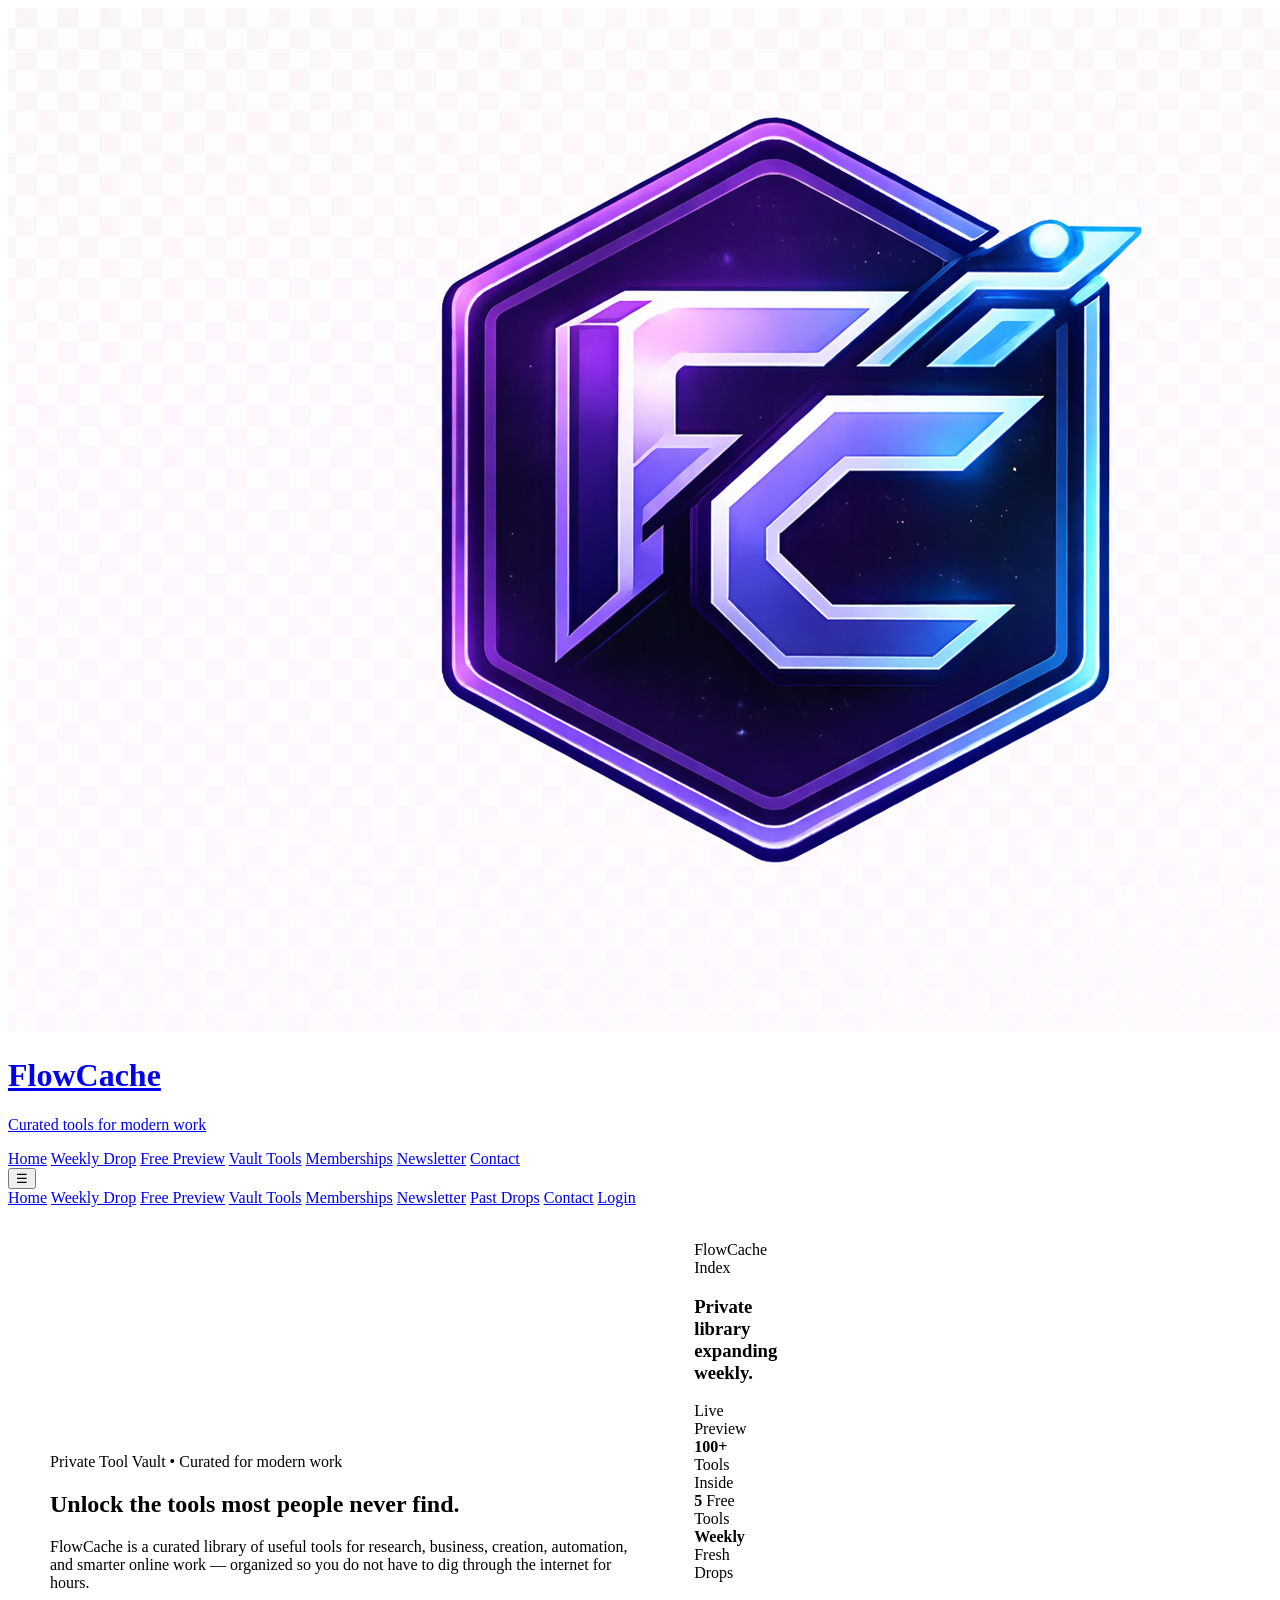
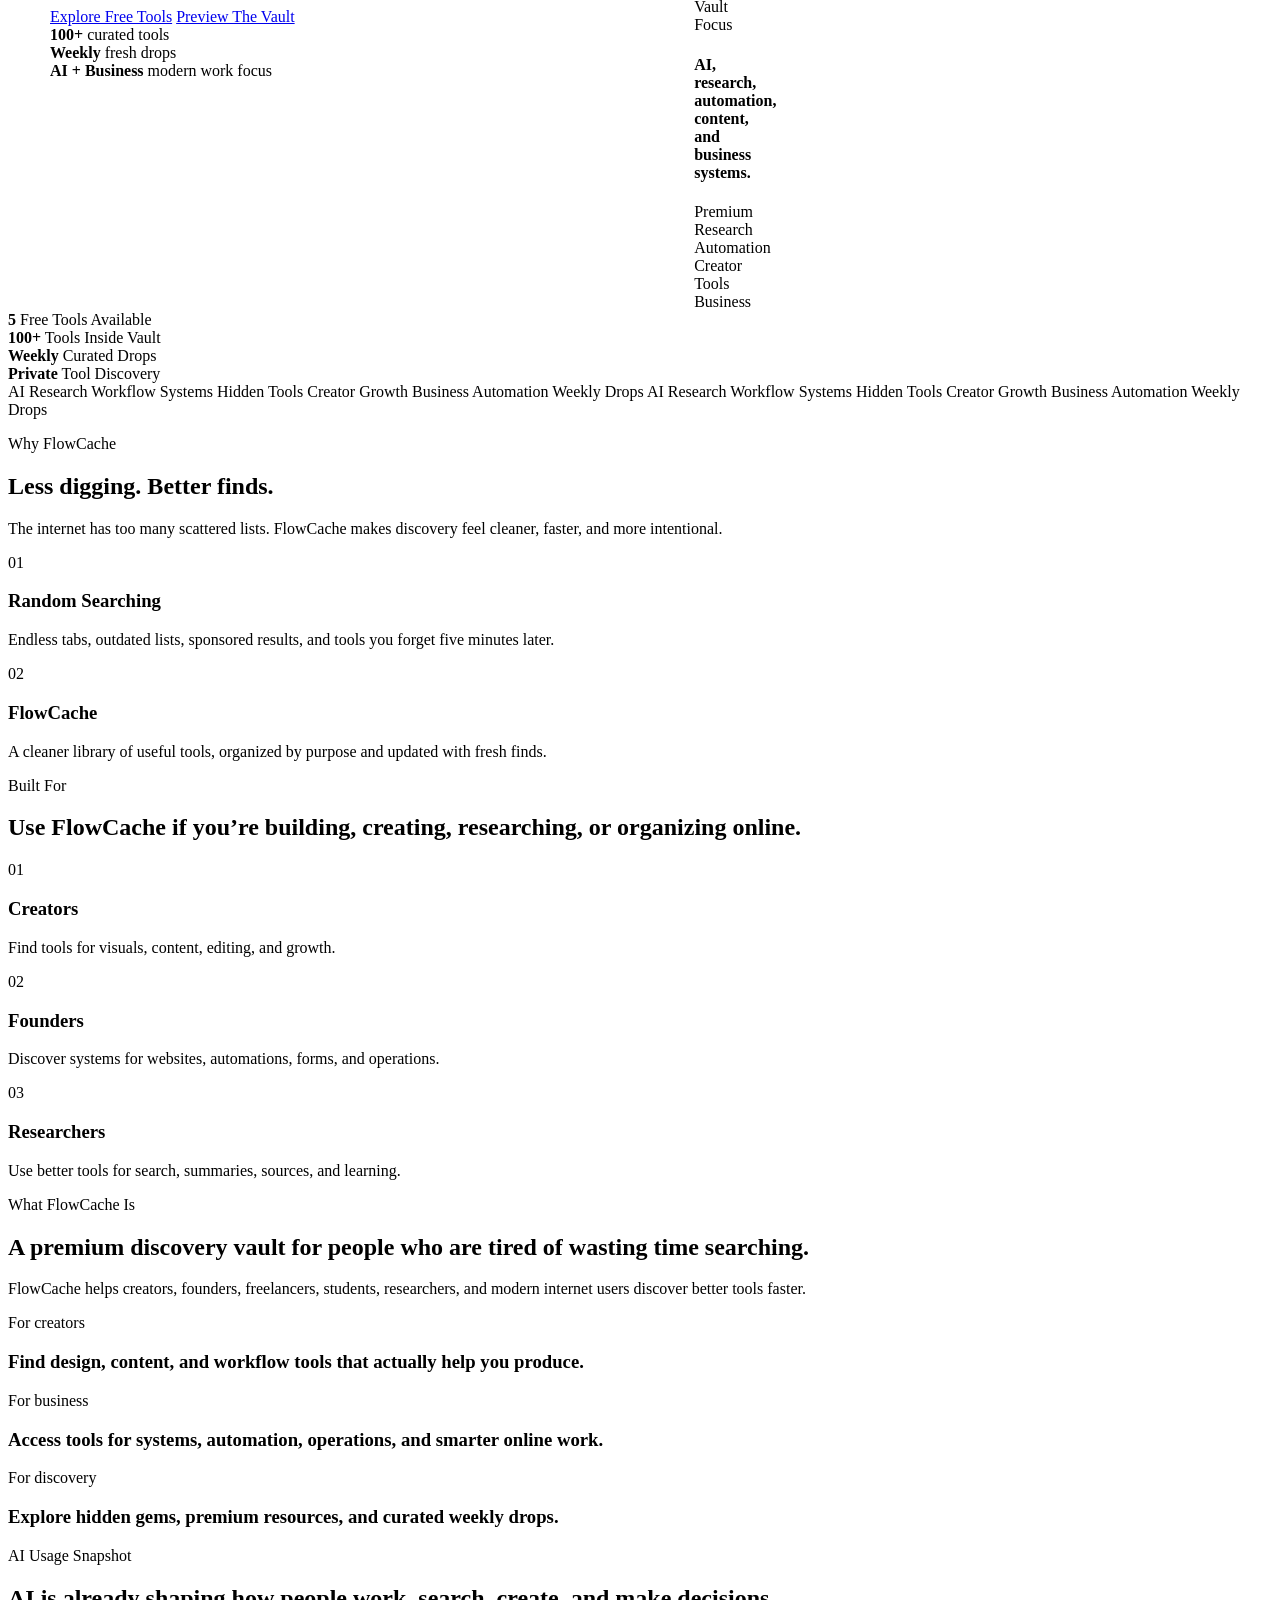
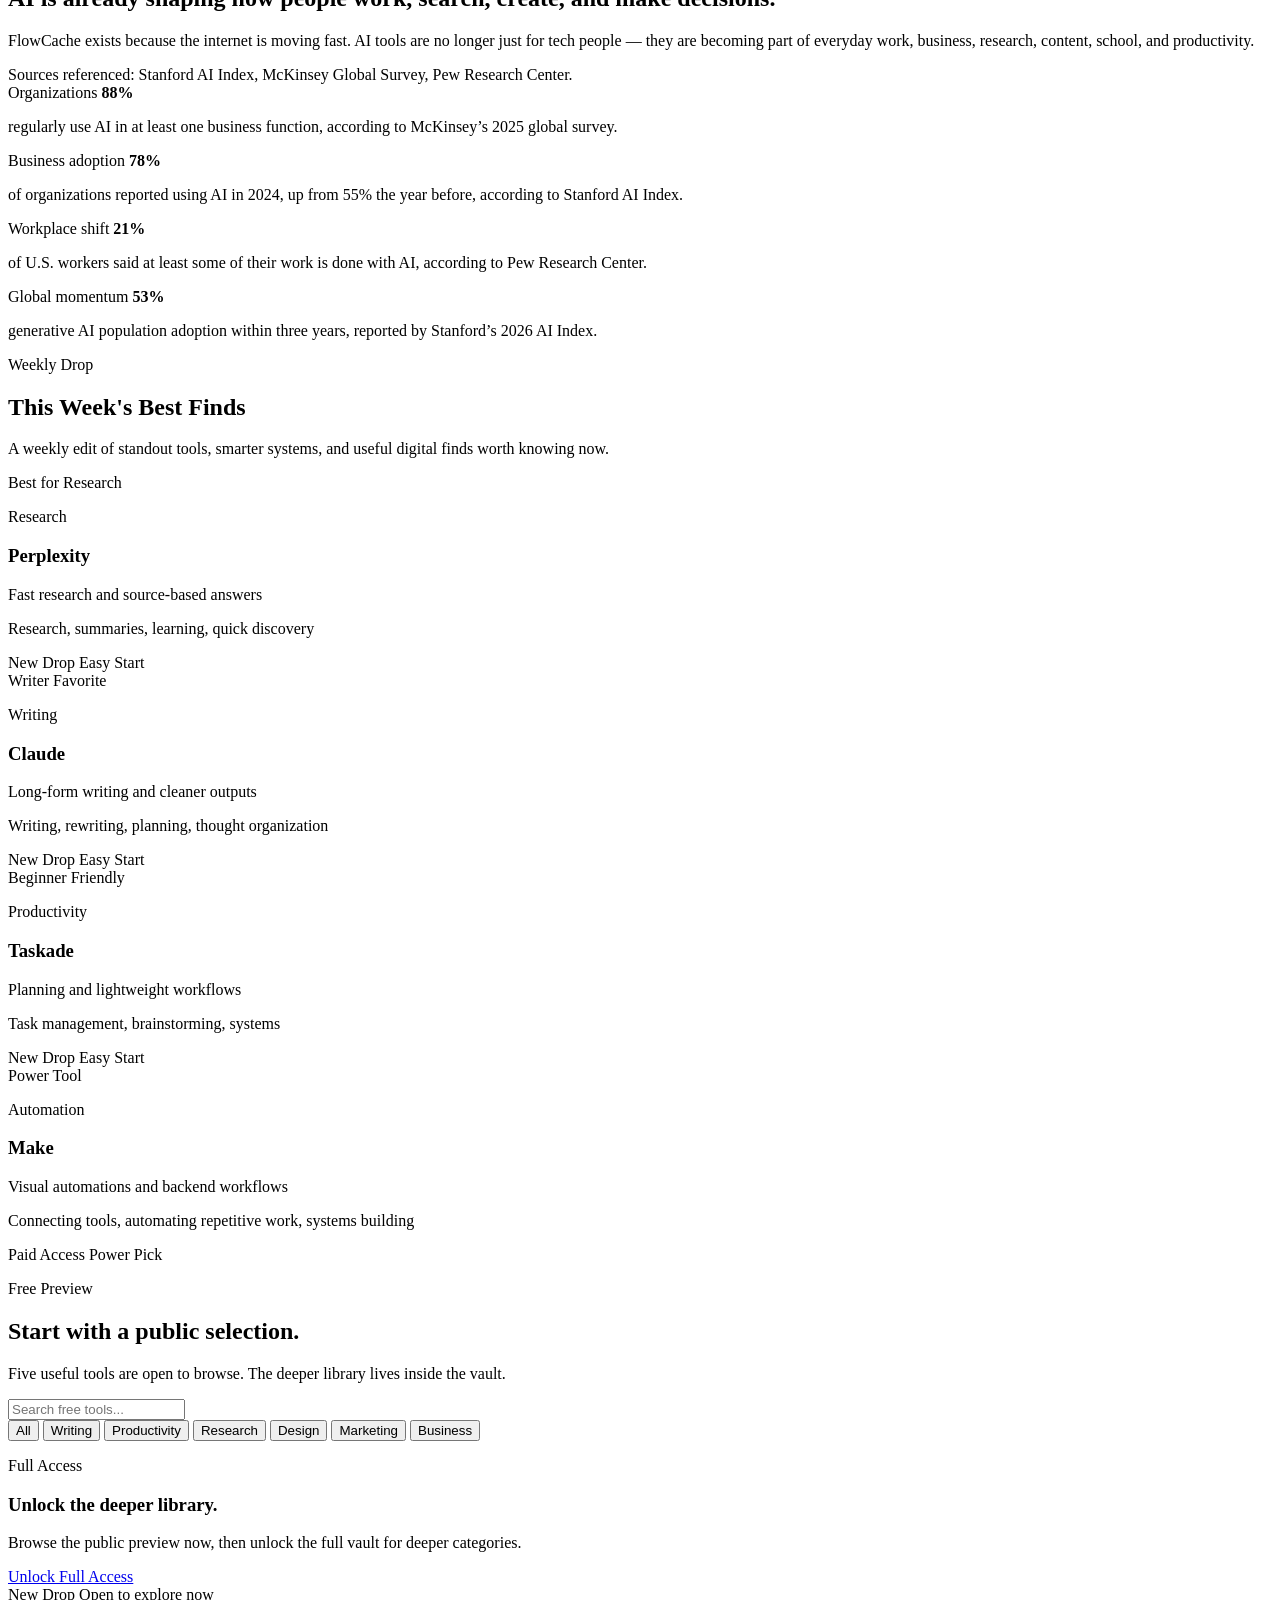
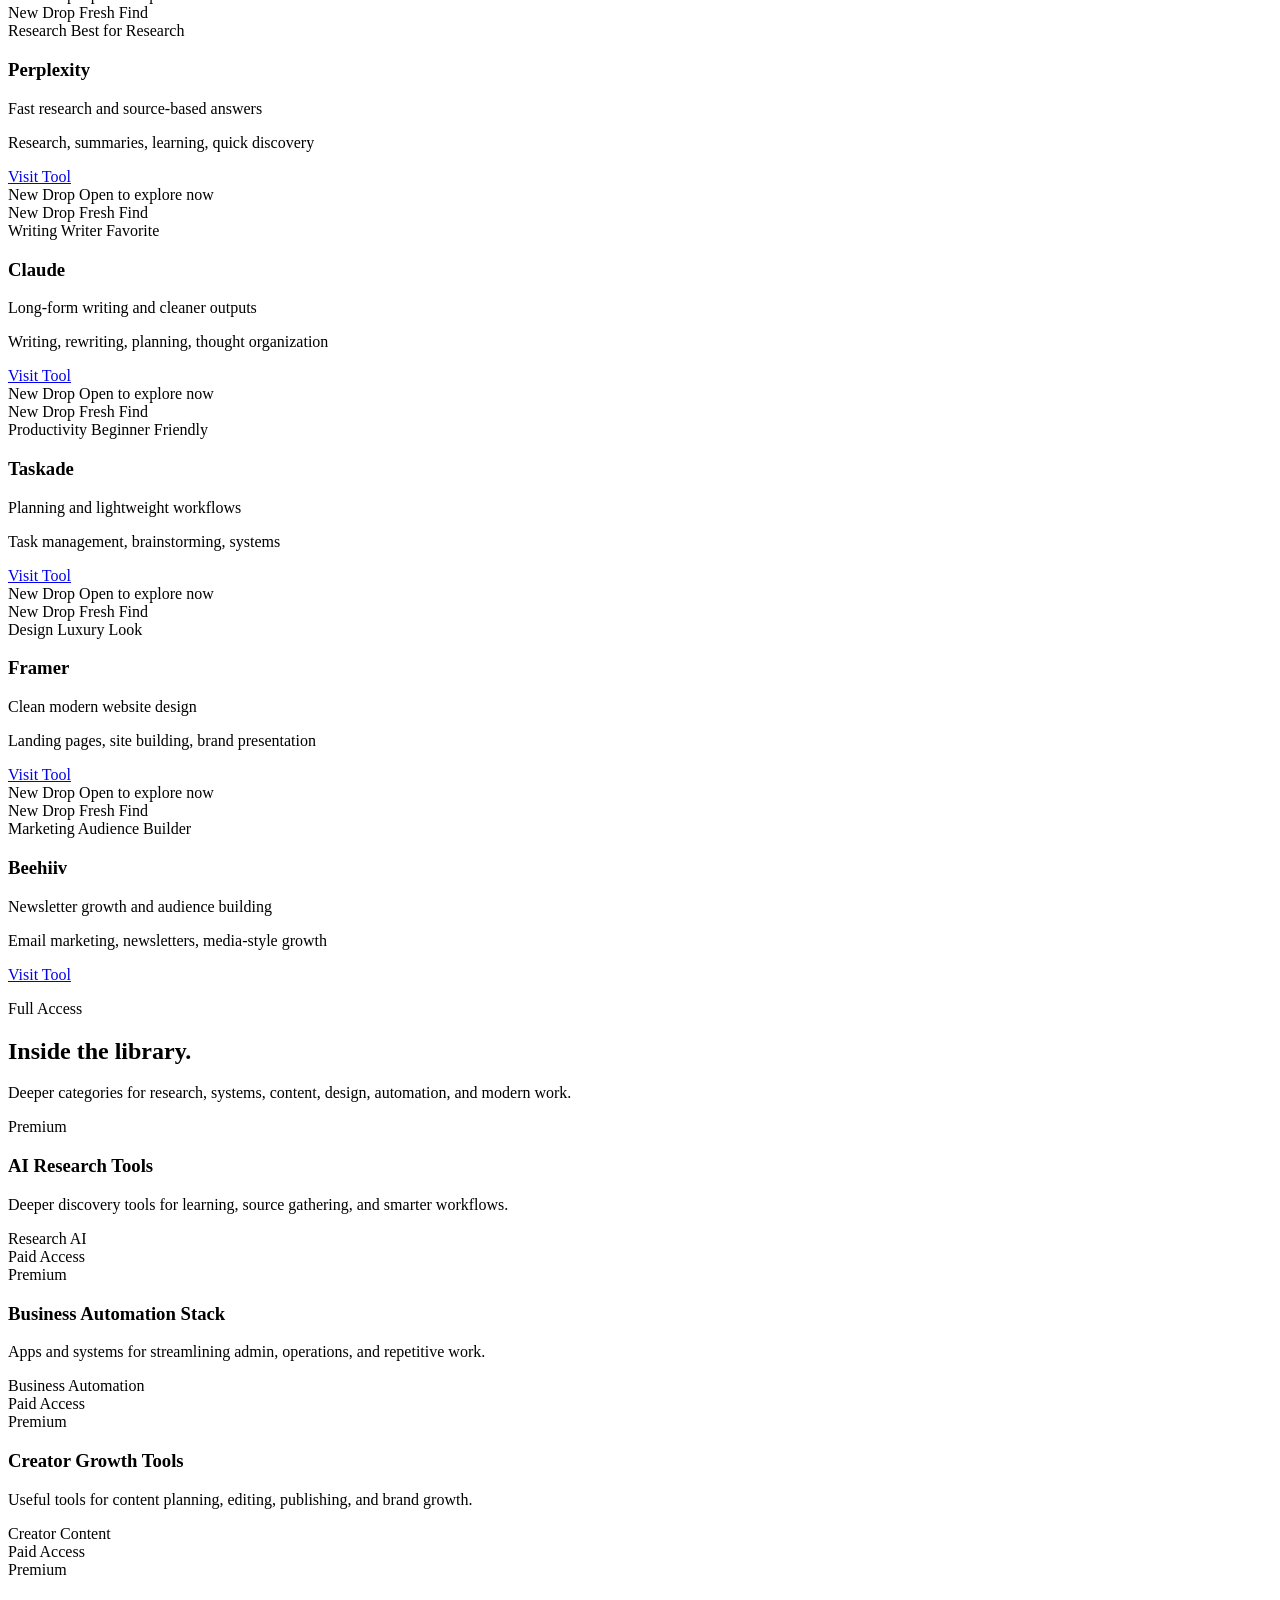
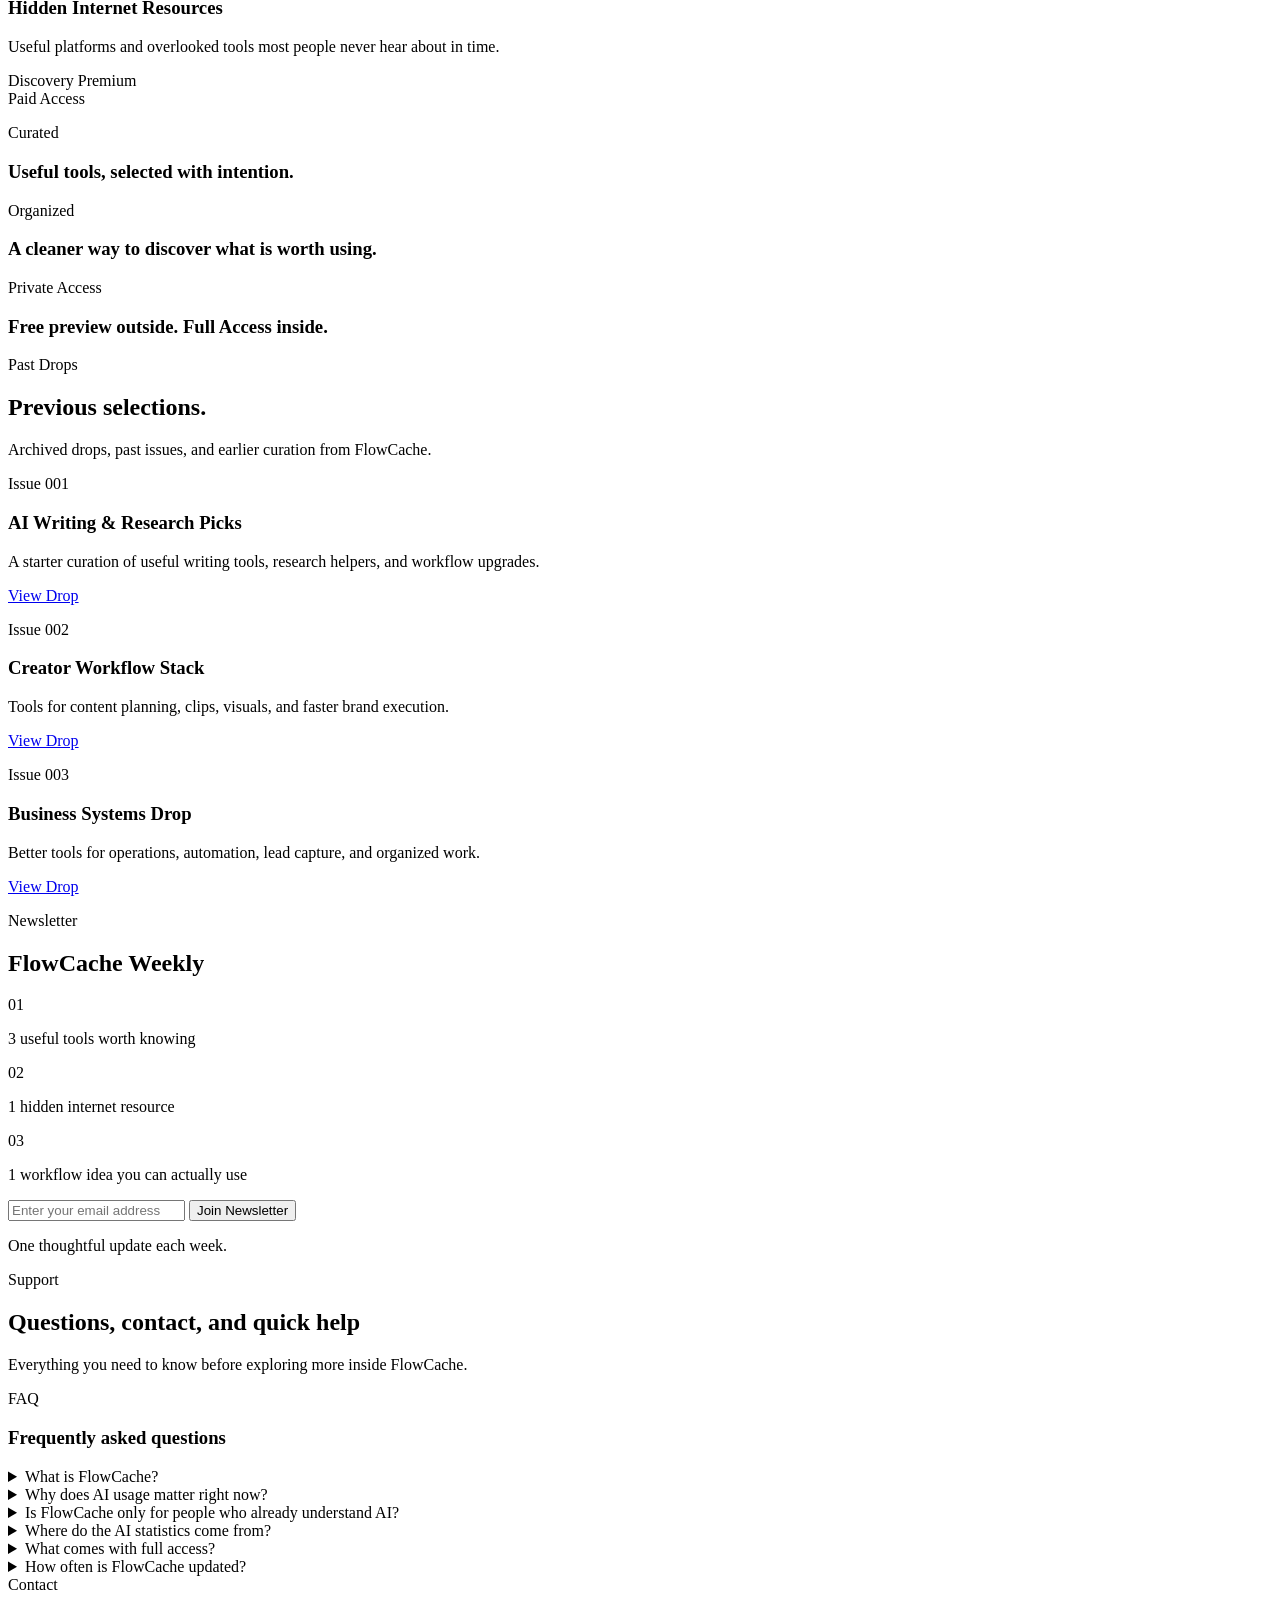
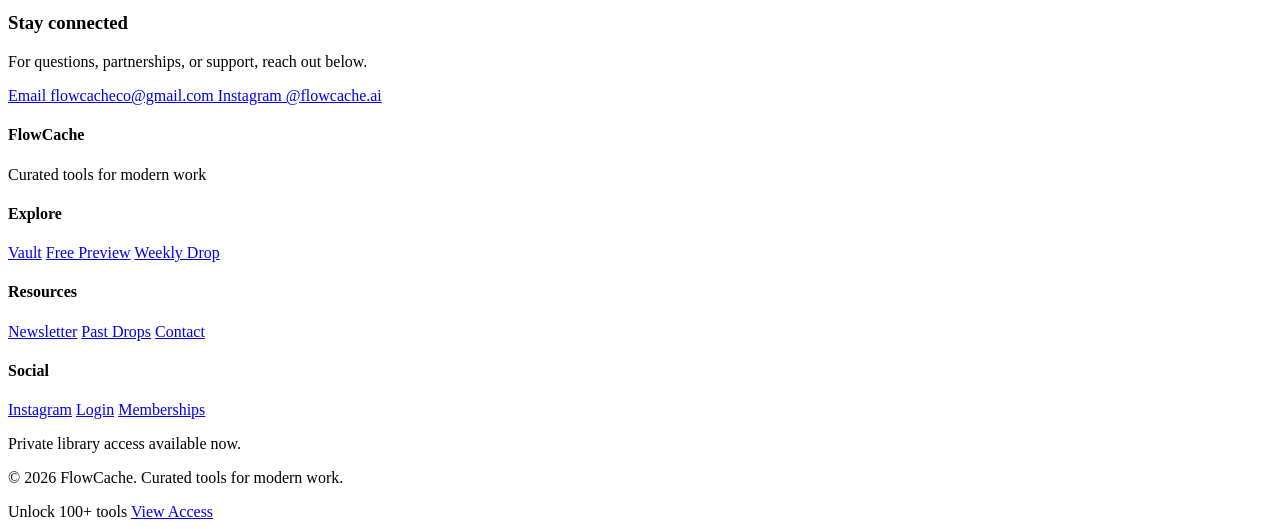
==== commit 7b88e8c1: "Update index.html" ====
--- a/index.html
+++ b/index.html
@@ -3,25 +3,42 @@
 <head>
   <meta charset="UTF-8" />
   <meta name="viewport" content="width=device-width, initial-scale=1.0" />
+
   <title>FlowCache</title>
+  <meta
+    name="description"
+    content="FlowCache is a curated tool vault for AI, business, automation, research, content, and modern digital work."
+  />
+
   <link rel="stylesheet" href="style.css" />
 </head>
+
 <body>
-
   <!-- TOP NAV -->
   <header class="vault-topbar">
-    <div class="brand-wrap">
-      <div class="brand-inline">
-        <img src="logo.png" alt="FlowCache logo" class="brand-logo" />
-        <div>
-          <h1 class="vault-logo">FlowCache</h1>
-          <p class="vault-sublogo">Curated tools for modern work</p>
-        </div>
-      </div>
-    </div>
+    <a href="index.html" class="brand-inline" aria-label="FlowCache home">
+      <img src="logo.png" alt="FlowCache logo" class="brand-logo" />
+
+      <div>
+        <h1 class="vault-logo">FlowCache</h1>
+        <p class="vault-sublogo">Curated tools for modern work</p>
+      </div>
+    </a>
+
+    <nav class="desktop-nav" aria-label="Main navigation">
+      <a href="index.html">Home</a>
+      <a href="#weeklyDrop">Weekly Drop</a>
+      <a href="#freePreview">Free Preview</a>
+      <a href="vault.html#vaultTools">Vault Tools</a>
+      <a href="vault.html#memberships">Memberships</a>
+      <a href="newsletter.html">Newsletter</a>
+      <a href="#infoSection">Contact</a>
+    </nav>
 
     <div class="menu-wrapper">
-      <button class="menu-toggle" id="menuToggle" aria-label="Open menu">☰</button>
+      <button class="menu-toggle" id="menuToggle" aria-label="Open menu" type="button">
+        ☰
+      </button>
 
       <div class="menu-dropdown" id="menuDropdown">
         <a href="index.html">Home</a>
@@ -37,577 +54,617 @@
     </div>
   </header>
 
-  <!-- HERO -->
-  <section class="fc-hero" id="home">
-    <div class="fc-hero-glow"></div>
-    <div class="fc-hero-glow glow-two"></div>
-
-    <div class="fc-hero-inner">
-      <div class="fc-hero-left">
-        <p class="hero-pill">
-          <span class="hero-pill-dot"></span>
-          Private Tool Vault
+  <main>
+    <!-- HERO -->
+    <section class="fc-hero" id="home">
+      <div class="fc-hero-glow glow-one"></div>
+      <div class="fc-hero-glow glow-two"></div>
+
+      <div class="fc-hero-inner">
+        <div class="fc-hero-left">
+          <p class="hero-pill">
+            <span class="hero-pill-dot"></span>
+            Private Tool Vault • Curated for modern work
+          </p>
+
+          <h2>
+            Unlock the tools
+            <span>most people never find.</span>
+          </h2>
+
+          <p class="fc-hero-copy">
+            FlowCache is a curated library of useful tools for research, business,
+            creation, automation, and smarter online work — organized so you do not
+            have to dig through the internet for hours.
+          </p>
+
+          <div class="hero-cta-row">
+            <a href="#freePreview" class="hero-btn primary-btn">Explore Free Tools</a>
+            <a href="#fullAccess" class="hero-btn secondary-btn">Preview The Vault</a>
+          </div>
+
+          <div class="hero-signal-row" aria-label="FlowCache highlights">
+            <div class="hero-signal-pill">
+              <span class="signal-dot"></span>
+              <strong>100+</strong>
+              <span>curated tools</span>
+            </div>
+
+            <div class="hero-signal-pill">
+              <span class="signal-dot"></span>
+              <strong>Weekly</strong>
+              <span>fresh drops</span>
+            </div>
+
+            <div class="hero-signal-pill">
+              <span class="signal-dot"></span>
+              <strong>AI + Business</strong>
+              <span>modern work focus</span>
+            </div>
+          </div>
+        </div>
+
+        <aside class="fc-hero-dashboard" aria-label="FlowCache dashboard preview">
+          <div class="dashboard-orb"></div>
+
+          <div class="dashboard-sidebar">
+            <span class="dashboard-logo-dot"></span>
+            <span></span>
+            <span></span>
+            <span></span>
+          </div>
+
+          <div class="dashboard-main">
+            <div class="dashboard-header">
+              <div>
+                <p class="mini-label">FlowCache Index</p>
+                <h3>Private library expanding weekly.</h3>
+              </div>
+
+              <span class="status-pill">
+                <span class="status-dot"></span>
+                Live Preview
+              </span>
+            </div>
+
+            <div class="dashboard-metrics">
+              <div>
+                <strong>100+</strong>
+                <span>Tools Inside</span>
+              </div>
+
+              <div>
+                <strong>5</strong>
+                <span>Free Tools</span>
+              </div>
+
+              <div>
+                <strong>Weekly</strong>
+                <span>Fresh Drops</span>
+              </div>
+            </div>
+
+            <div class="dashboard-focus-card">
+              <div>
+                <p>Vault Focus</p>
+                <h4>AI, research, automation, content, and business systems.</h4>
+              </div>
+
+              <span>Premium</span>
+            </div>
+
+            <div class="dashboard-bars">
+              <div class="dashboard-row">
+                <span>Research</span>
+                <div class="dashboard-bar"><i style="width: 82%"></i></div>
+              </div>
+
+              <div class="dashboard-row">
+                <span>Automation</span>
+                <div class="dashboard-bar"><i style="width: 68%"></i></div>
+              </div>
+
+              <div class="dashboard-row">
+                <span>Creator Tools</span>
+                <div class="dashboard-bar"><i style="width: 74%"></i></div>
+              </div>
+
+              <div class="dashboard-row">
+                <span>Business</span>
+                <div class="dashboard-bar"><i style="width: 79%"></i></div>
+              </div>
+            </div>
+          </div>
+        </aside>
+      </div>
+    </section>
+
+    <!-- PROOF STRIP -->
+    <section class="fc-proof-strip" aria-label="FlowCache proof points">
+      <div class="proof-item">
+        <strong>5</strong>
+        <span>Free Tools Available</span>
+      </div>
+
+      <div class="proof-item">
+        <strong>100+</strong>
+        <span>Tools Inside Vault</span>
+      </div>
+
+      <div class="proof-item">
+        <strong>Weekly</strong>
+        <span>Curated Drops</span>
+      </div>
+
+      <div class="proof-item">
+        <strong>Private</strong>
+        <span>Tool Discovery</span>
+      </div>
+    </section>
+
+    <!-- TICKER -->
+    <section class="tool-ticker" aria-label="Tool categories ticker">
+      <div class="ticker-track">
+        <span>AI Research</span>
+        <span>Workflow Systems</span>
+        <span>Hidden Tools</span>
+        <span>Creator Growth</span>
+        <span>Business Automation</span>
+        <span>Weekly Drops</span>
+        <span>AI Research</span>
+        <span>Workflow Systems</span>
+        <span>Hidden Tools</span>
+        <span>Creator Growth</span>
+        <span>Business Automation</span>
+        <span>Weekly Drops</span>
+      </div>
+    </section>
+
+    <!-- WHY FLOWCACHE -->
+    <section class="comparison-section">
+      <div class="section-heading">
+        <p class="section-label">Why FlowCache</p>
+        <h2>Less digging. Better finds.</h2>
+        <p class="section-copy">
+          The internet has too many scattered lists. FlowCache makes discovery feel cleaner,
+          faster, and more intentional.
         </p>
-
-        <h1>
-          Unlock the tools
-          <span>most people never find.</span>
-        </h1>
-
-        <p class="fc-hero-copy">
-          FlowCache is a curated library of useful tools for research, business, creation,
-          automation, and smarter online work.
+      </div>
+
+      <div class="comparison-grid">
+        <article class="comparison-card muted">
+          <span class="card-number">01</span>
+          <h3>Random Searching</h3>
+          <p>
+            Endless tabs, outdated lists, sponsored results, and tools you forget five minutes later.
+          </p>
+        </article>
+
+        <article class="comparison-card highlight">
+          <span class="card-number">02</span>
+          <h3>FlowCache</h3>
+          <p>
+            A cleaner library of useful tools, organized by purpose and updated with fresh finds.
+          </p>
+        </article>
+      </div>
+    </section>
+
+    <!-- BUILT FOR -->
+    <section class="audience-section">
+      <div class="section-heading">
+        <p class="section-label">Built For</p>
+        <h2>Use FlowCache if you’re building, creating, researching, or organizing online.</h2>
+      </div>
+
+      <div class="audience-grid">
+        <article class="audience-card">
+          <span>01</span>
+          <h3>Creators</h3>
+          <p>Find tools for visuals, content, editing, and growth.</p>
+        </article>
+
+        <article class="audience-card">
+          <span>02</span>
+          <h3>Founders</h3>
+          <p>Discover systems for websites, automations, forms, and operations.</p>
+        </article>
+
+        <article class="audience-card">
+          <span>03</span>
+          <h3>Researchers</h3>
+          <p>Use better tools for search, summaries, sources, and learning.</p>
+        </article>
+      </div>
+    </section>
+
+    <!-- BRAND POSITIONING -->
+    <section class="brand-overview-section" id="whatIsFlowCache">
+      <div class="section-heading">
+        <p class="section-label">What FlowCache Is</p>
+        <h2>A premium discovery vault for people who are tired of wasting time searching.</h2>
+        <p class="section-copy">
+          FlowCache helps creators, founders, freelancers, students, researchers, and modern
+          internet users discover better tools faster.
         </p>
-
-        <div class="hero-cta-row">
-          <a href="#freePreview" class="hero-btn primary-btn">Explore Free Tools</a>
-          <a href="#fullAccess" class="hero-btn secondary-btn">View Full Access</a>
+      </div>
+
+      <div class="brand-overview-grid">
+        <article class="brand-overview-card">
+          <p class="mini-label">For creators</p>
+          <h3>Find design, content, and workflow tools that actually help you produce.</h3>
+        </article>
+
+        <article class="brand-overview-card">
+          <p class="mini-label">For business</p>
+          <h3>Access tools for systems, automation, operations, and smarter online work.</h3>
+        </article>
+
+        <article class="brand-overview-card">
+          <p class="mini-label">For discovery</p>
+          <h3>Explore hidden gems, premium resources, and curated weekly drops.</h3>
+        </article>
+      </div>
+    </section>
+
+    <!-- AI DATA -->
+    <section class="ai-data-section" id="aiData">
+      <div class="ai-data-glow"></div>
+
+      <div class="ai-data-wrap">
+        <div class="ai-data-copy">
+          <p class="section-label">AI Usage Snapshot</p>
+
+          <h2>AI is already shaping how people work, search, create, and make decisions.</h2>
+
+          <p>
+            FlowCache exists because the internet is moving fast. AI tools are no longer just
+            for tech people — they are becoming part of everyday work, business, research,
+            content, school, and productivity.
+          </p>
+
+          <div class="ai-source-note">
+            Sources referenced: Stanford AI Index, McKinsey Global Survey, Pew Research Center.
+          </div>
         </div>
 
-        <div class="hero-signal-row">
-          <div class="hero-signal-pill">
-            <span class="signal-dot"></span>
-            <strong>100+</strong>
-            <span>curated tools</span>
-          </div>
-
-          <div class="hero-signal-pill">
-            <span class="signal-dot"></span>
-            <strong>Weekly</strong>
-            <span>fresh drops</span>
-          </div>
-
-          <div class="hero-signal-pill">
-            <span class="signal-dot"></span>
-            <strong>AI + Business</strong>
-            <span>modern work focus</span>
-          </div>
+        <div class="ai-stat-grid">
+          <article class="ai-stat-card featured">
+            <span class="stat-label">Organizations</span>
+            <strong>88%</strong>
+            <p>regularly use AI in at least one business function, according to McKinsey’s 2025 global survey.</p>
+          </article>
+
+          <article class="ai-stat-card">
+            <span class="stat-label">Business adoption</span>
+            <strong>78%</strong>
+            <p>of organizations reported using AI in 2024, up from 55% the year before, according to Stanford AI Index.</p>
+          </article>
+
+          <article class="ai-stat-card">
+            <span class="stat-label">Workplace shift</span>
+            <strong>21%</strong>
+            <p>of U.S. workers said at least some of their work is done with AI, according to Pew Research Center.</p>
+          </article>
+
+          <article class="ai-stat-card">
+            <span class="stat-label">Global momentum</span>
+            <strong>53%</strong>
+            <p>generative AI population adoption within three years, reported by Stanford’s 2026 AI Index.</p>
+          </article>
         </div>
       </div>
-
-      <div class="fc-hero-dashboard">
-        <div class="dashboard-sidebar">
-          <span class="dashboard-logo-dot"></span>
-          <span></span>
-          <span></span>
-          <span></span>
+    </section>
+
+    <!-- WEEKLY DROP -->
+    <section class="new-this-week" id="weeklyDrop">
+      <div class="section-heading">
+        <p class="section-label">Weekly Drop</p>
+        <h2>This Week's Best Finds</h2>
+        <p class="section-copy">
+          A weekly edit of standout tools, smarter systems, and useful digital finds worth knowing now.
+        </p>
+      </div>
+
+      <div class="weekly-grid" id="weeklyGrid"></div>
+    </section>
+
+    <!-- FREE PREVIEW -->
+    <section class="free-preview-section" id="freePreview">
+      <div class="section-heading">
+        <p class="section-label">Free Preview</p>
+        <h2>Start with a public selection.</h2>
+        <p class="section-copy">
+          Five useful tools are open to browse. The deeper library lives inside the vault.
+        </p>
+      </div>
+
+      <div class="preview-layout">
+        <div class="preview-toolbar">
+          <input type="text" id="toolSearch" placeholder="Search free tools..." />
+
+          <div class="filter-row">
+            <button class="filter-btn active" data-filter="all" type="button">All</button>
+            <button class="filter-btn" data-filter="Writing" type="button">Writing</button>
+            <button class="filter-btn" data-filter="Productivity" type="button">Productivity</button>
+            <button class="filter-btn" data-filter="Research" type="button">Research</button>
+            <button class="filter-btn" data-filter="Design" type="button">Design</button>
+            <button class="filter-btn" data-filter="Marketing" type="button">Marketing</button>
+            <button class="filter-btn" data-filter="Business" type="button">Business</button>
+          </div>
         </div>
 
-        <div class="dashboard-main">
-          <div class="dashboard-header">
-            <div>
-              <p class="mini-label">FlowCache Index</p>
-              <h3>Private library expanding weekly.</h3>
-            </div>
-
-            <span class="status-pill">Live Preview</span>
-          </div>
-
-          <div class="dashboard-metrics">
-            <div>
-              <strong>100+</strong>
-              <span>Tools Inside</span>
-            </div>
-
-            <div>
-              <strong>5</strong>
-              <span>Free Tools</span>
-            </div>
-
-            <div>
-              <strong>Weekly</strong>
-              <span>Fresh Drops</span>
-            </div>
-          </div>
-
-          <div class="dashboard-bars">
-            <div class="dashboard-row">
-              <span>Research</span>
-              <div class="dashboard-bar"><i style="width: 82%"></i></div>
-            </div>
-
-            <div class="dashboard-row">
-              <span>Automation</span>
-              <div class="dashboard-bar"><i style="width: 68%"></i></div>
-            </div>
-
-            <div class="dashboard-row">
-              <span>Creator Tools</span>
-              <div class="dashboard-bar"><i style="width: 74%"></i></div>
-            </div>
-
-            <div class="dashboard-row">
-              <span>Business</span>
-              <div class="dashboard-bar"><i style="width: 79%"></i></div>
-            </div>
+        <aside class="homepage-unlock-banner">
+          <p class="mini-label">Full Access</p>
+          <h3>Unlock the deeper library.</h3>
+          <p>Browse the public preview now, then unlock the full vault for deeper categories.</p>
+
+          <a
+            href="https://flowcache.lemonsqueezy.com/checkout/buy/da14bb04-717c-43fe-a4aa-21157b08c077"
+            target="_blank"
+            rel="noopener noreferrer"
+            class="unlock-banner-btn"
+          >
+            Unlock Full Access
+          </a>
+        </aside>
+      </div>
+
+      <div class="luxury-vault-shell">
+        <div class="tool-grid" id="toolGrid"></div>
+      </div>
+    </section>
+
+    <!-- FULL ACCESS -->
+    <section class="premium-preview-section" id="fullAccess">
+      <div class="section-heading">
+        <p class="section-label">Full Access</p>
+        <h2>Inside the library.</h2>
+        <p class="section-copy">
+          Deeper categories for research, systems, content, design, automation, and modern work.
+        </p>
+      </div>
+
+      <div class="premium-preview-grid">
+        <article class="tool-card premium-card">
+          <span class="tool-badge">Premium</span>
+          <h3>AI Research Tools</h3>
+          <p>Deeper discovery tools for learning, source gathering, and smarter workflows.</p>
+
+          <div class="tool-meta">
+            <span class="tool-chip">Research</span>
+            <span class="tool-chip">AI</span>
+          </div>
+
+          <span class="locked-pill">Paid Access</span>
+        </article>
+
+        <article class="tool-card premium-card">
+          <span class="tool-badge">Premium</span>
+          <h3>Business Automation Stack</h3>
+          <p>Apps and systems for streamlining admin, operations, and repetitive work.</p>
+
+          <div class="tool-meta">
+            <span class="tool-chip">Business</span>
+            <span class="tool-chip">Automation</span>
+          </div>
+
+          <span class="locked-pill">Paid Access</span>
+        </article>
+
+        <article class="tool-card premium-card">
+          <span class="tool-badge">Premium</span>
+          <h3>Creator Growth Tools</h3>
+          <p>Useful tools for content planning, editing, publishing, and brand growth.</p>
+
+          <div class="tool-meta">
+            <span class="tool-chip">Creator</span>
+            <span class="tool-chip">Content</span>
+          </div>
+
+          <span class="locked-pill">Paid Access</span>
+        </article>
+
+        <article class="tool-card premium-card">
+          <span class="tool-badge">Premium</span>
+          <h3>Hidden Internet Resources</h3>
+          <p>Useful platforms and overlooked tools most people never hear about in time.</p>
+
+          <div class="tool-meta">
+            <span class="tool-chip">Discovery</span>
+            <span class="tool-chip">Premium</span>
+          </div>
+
+          <span class="locked-pill">Paid Access</span>
+        </article>
+      </div>
+    </section>
+
+    <!-- TRUST STRIP -->
+    <section class="trust-strip signature-strip">
+      <article class="trust-card signature-card">
+        <p class="mini-label">Curated</p>
+        <h3>Useful tools, selected with intention.</h3>
+      </article>
+
+      <article class="trust-card signature-card">
+        <p class="mini-label">Organized</p>
+        <h3>A cleaner way to discover what is worth using.</h3>
+      </article>
+
+      <article class="trust-card signature-card">
+        <p class="mini-label">Private Access</p>
+        <h3>Free preview outside. Full Access inside.</h3>
+      </article>
+    </section>
+
+    <!-- PAST DROPS -->
+    <section class="past-drops-section" id="pastDrops">
+      <div class="section-heading">
+        <p class="section-label">Past Drops</p>
+        <h2>Previous selections.</h2>
+        <p class="section-copy">
+          Archived drops, past issues, and earlier curation from FlowCache.
+        </p>
+      </div>
+
+      <div class="past-drops-grid">
+        <article class="drop-card">
+          <p class="drop-meta">Issue 001</p>
+          <h3>AI Writing & Research Picks</h3>
+          <p>A starter curation of useful writing tools, research helpers, and workflow upgrades.</p>
+          <a href="newsletter.html" class="tool-link">View Drop</a>
+        </article>
+
+        <article class="drop-card">
+          <p class="drop-meta">Issue 002</p>
+          <h3>Creator Workflow Stack</h3>
+          <p>Tools for content planning, clips, visuals, and faster brand execution.</p>
+          <a href="newsletter.html" class="tool-link">View Drop</a>
+        </article>
+
+        <article class="drop-card">
+          <p class="drop-meta">Issue 003</p>
+          <h3>Business Systems Drop</h3>
+          <p>Better tools for operations, automation, lead capture, and organized work.</p>
+          <a href="newsletter.html" class="tool-link">View Drop</a>
+        </article>
+      </div>
+    </section>
+
+    <!-- NEWSLETTER -->
+    <section class="private-access-section" id="newsletterSection">
+      <div class="private-access-card">
+        <p class="section-label">Newsletter</p>
+        <h2>FlowCache Weekly</h2>
+
+        <div class="newsletter-preview-list">
+          <div>
+            <span>01</span>
+            <p>3 useful tools worth knowing</p>
+          </div>
+
+          <div>
+            <span>02</span>
+            <p>1 hidden internet resource</p>
+          </div>
+
+          <div>
+            <span>03</span>
+            <p>1 workflow idea you can actually use</p>
           </div>
         </div>
-      </div>
-    </div>
-  </section>
-
-  <!-- PROOF STRIP -->
-  <section class="fc-proof-strip">
-    <div class="proof-item">
-      <strong>5</strong>
-      <span>Free Tools Available</span>
-    </div>
-
-    <div class="proof-item">
-      <strong>100+</strong>
-      <span>Tools Inside Vault</span>
-    </div>
-
-    <div class="proof-item">
-      <strong>Weekly</strong>
-      <span>Curated Drops</span>
-    </div>
-
-    <div class="proof-item">
-      <strong>Private</strong>
-      <span>Tool Discovery</span>
-    </div>
-  </section>
-
-  <!-- TICKER -->
-  <section class="tool-ticker">
-    <div class="ticker-track">
-      <span>AI Research</span>
-      <span>Workflow Systems</span>
-      <span>Hidden Tools</span>
-      <span>Creator Growth</span>
-      <span>Business Automation</span>
-      <span>Weekly Drops</span>
-      <span>AI Research</span>
-      <span>Workflow Systems</span>
-      <span>Hidden Tools</span>
-      <span>Creator Growth</span>
-      <span>Business Automation</span>
-      <span>Weekly Drops</span>
-    </div>
-  </section>
-
-  <!-- WHY FLOWCACHE -->
-  <section class="comparison-section">
-    <div class="section-heading">
-      <p class="section-label">WHY FLOWCACHE</p>
-      <h2>Less digging. Better finds.</h2>
-    </div>
-
-    <div class="comparison-grid">
-      <div class="comparison-card muted">
-        <h3>Random Searching</h3>
-        <p>Endless tabs, outdated lists, sponsored results, and tools you forget five minutes later.</p>
-      </div>
-
-      <div class="comparison-card highlight">
-        <h3>FlowCache</h3>
-        <p>A cleaner library of useful tools, organized by purpose and updated with fresh finds.</p>
-      </div>
-    </div>
-  </section>
-
-  <!-- BUILT FOR -->
-  <section class="audience-section">
-    <div class="section-heading">
-      <p class="section-label">BUILT FOR</p>
-      <h2>Use FlowCache if you’re building, creating, researching, or organizing online.</h2>
-    </div>
-
-    <div class="audience-grid">
-      <div class="audience-card">
-        <span>01</span>
-        <h3>Creators</h3>
-        <p>Find tools for visuals, content, editing, and growth.</p>
-      </div>
-
-      <div class="audience-card">
-        <span>02</span>
-        <h3>Founders</h3>
-        <p>Discover systems for websites, automations, forms, and operations.</p>
-      </div>
-
-      <div class="audience-card">
-        <span>03</span>
-        <h3>Researchers</h3>
-        <p>Use better tools for search, summaries, sources, and learning.</p>
-      </div>
-    </div>
-  </section>
-
-  <!-- BRAND POSITIONING -->
-  <section class="brand-overview-section" id="whatIsFlowCache">
-    <div class="section-heading">
-      <p class="section-label">WHAT FLOWCACHE IS</p>
-      <h2>A premium discovery vault for people who are tired of wasting time searching.</h2>
-      <p class="section-copy">
-        FlowCache helps creators, founders, freelancers, and modern internet users discover
-        better tools faster. NO digging through cluttered blogs, random lists, or outdated recommendations.
-      </p>
-    </div>
-
-    <div class="brand-overview-grid">
-      <div class="brand-overview-card">
-        <p class="mini-label">For creators</p>
-        <h3>Find design, content, and workflow tools that actually help you produce.</h3>
-      </div>
-
-      <div class="brand-overview-card">
-        <p class="mini-label">For business</p>
-        <h3>Access tools for systems, automation, operations, and smarter online work.</h3>
-      </div>
-
-      <div class="brand-overview-card">
-        <p class="mini-label">For discovery</p>
-        <h3>Explore hidden gems, premium resources, and curated weekly drops.</h3>
-      </div>
-    </div>
-  </section>
-
-  <!-- AI DATA -->
-  <section class="ai-data-section" id="aiData">
-    <div class="ai-data-wrap">
-      <div class="ai-data-copy">
-        <p class="section-label">AI USAGE SNAPSHOT</p>
-
-        <h2>AI is already shaping how people work, search, create, and make decisions.</h2>
-
-        <p>
-          FlowCache exists because the internet is moving fast. AI tools are no longer just
-          for tech people — they are becoming part of everyday work, business, research,
-          content, school, and productivity.
+
+        <form
+          class="newsletter-form private-form"
+          action="https://formspree.io/f/mpqyyzdg"
+          method="POST"
+        >
+          <input type="email" name="email" placeholder="Enter your email address" required />
+          <button type="submit">Join Newsletter</button>
+        </form>
+
+        <p class="private-note">One thoughtful update each week.</p>
+      </div>
+    </section>
+
+    <!-- FAQ + CONTACT -->
+    <section class="info-section" id="infoSection">
+      <div class="section-heading-wrap">
+        <span class="section-kicker">Support</span>
+        <h2 class="section-title">Questions, contact, and quick help</h2>
+        <p class="section-subtext">
+          Everything you need to know before exploring more inside FlowCache.
         </p>
-
-        <div class="ai-source-note">
-          Sources referenced: Stanford AI Index, McKinsey Global Survey, Pew Research Center.
-        </div>
-      </div>
-
-      <div class="ai-stat-grid">
-        <article class="ai-stat-card featured">
-          <span class="stat-label">Organizations</span>
-          <strong>88%</strong>
-          <p>regularly use AI in at least one business function, according to McKinsey’s 2025 global survey.</p>
-        </article>
-
-        <article class="ai-stat-card">
-          <span class="stat-label">Business adoption</span>
-          <strong>78%</strong>
-          <p>of organizations reported using AI in 2024, up from 55% the year before, according to Stanford AI Index.</p>
-        </article>
-
-        <article class="ai-stat-card">
-          <span class="stat-label">Workplace shift</span>
-          <strong>21%</strong>
-          <p>of U.S. workers said at least some of their work is done with AI, according to Pew Research Center.</p>
-        </article>
-
-        <article class="ai-stat-card">
-          <span class="stat-label">Global momentum</span>
-          <strong>53%</strong>
-          <p>generative AI population adoption within three years, reported by Stanford’s 2026 AI Index.</p>
-        </article>
-      </div>
-    </div>
-  </section>
-
-  <!-- WEEKLY DROP -->
-  <section class="new-this-week" id="weeklyDrop">
-    <div class="section-heading">
-      <p class="section-label">WEEKLY DROP</p>
-      <h2>This Week's Best Finds</h2>
-      <p class="section-copy">
-        A weekly edit of standout tools, smarter systems, and useful digital finds worth knowing now.
-      </p>
-    </div>
-
-    <div class="weekly-grid" id="weeklyGrid"></div>
-  </section>
-
-  <!-- FREE PREVIEW -->
-  <section class="free-preview-section" id="freePreview">
-    <div class="section-heading">
-      <p class="section-label">FREE PREVIEW</p>
-      <h2>Start with a public selection.</h2>
-      <p class="section-copy">
-        A small set of standout tools, open to browse.
-      </p>
-    </div>
-
-    <div class="preview-layout">
-      <div class="preview-toolbar">
-        <input type="text" id="toolSearch" placeholder="Search free tools..." />
-
-        <div class="filter-row">
-          <button class="filter-btn active" data-filter="all">All</button>
-          <button class="filter-btn" data-filter="Writing">Writing</button>
-          <button class="filter-btn" data-filter="Productivity">Productivity</button>
-          <button class="filter-btn" data-filter="Research">Research</button>
-          <button class="filter-btn" data-filter="Design">Design</button>
-          <button class="filter-btn" data-filter="Marketing">Marketing</button>
-          <button class="filter-btn" data-filter="Business">Business</button>
-        </div>
-      </div>
-
-      <div class="homepage-unlock-banner">
-        <h3>Full Access</h3>
-        <p>Unlock the full library and deeper categories.</p>
-        <a
-          href="https://flowcache.lemonsqueezy.com/checkout/buy/da14bb04-717c-43fe-a4aa-21157b08c077"
-          target="_blank"
-          class="unlock-banner-btn"
-        >
-          Unlock Full Access
-        </a>
-      </div>
-    </div>
-
-    <div class="luxury-vault-shell">
-      <div class="tool-grid" id="toolGrid"></div>
-    </div>
-  </section>
-
-  <!-- FULL ACCESS -->
-  <section class="premium-preview-section" id="fullAccess">
-    <div class="section-heading">
-      <p class="section-label">FULL ACCESS</p>
-      <h2>Inside the library.</h2>
-      <p class="section-copy">
-        Deeper categories for research, systems, content, design, and modern work.
-      </p>
-    </div>
-
-    <div class="premium-preview-grid">
-      <div class="tool-card premium-card">
-        <span class="tool-badge">Premium</span>
-        <h3>AI Research Tools</h3>
-        <p>Deeper discovery tools for learning, source gathering, and smarter workflows.</p>
-        <div class="tool-meta">
-          <span class="tool-chip">Research</span>
-          <span class="tool-chip">AI</span>
-        </div>
-        <span class="locked-pill">Paid Access</span>
-      </div>
-
-      <div class="tool-card premium-card">
-        <span class="tool-badge">Premium</span>
-        <h3>Business Automation Stack</h3>
-        <p>Apps and systems for streamlining admin, operations, and repetitive work.</p>
-        <div class="tool-meta">
-          <span class="tool-chip">Business</span>
-          <span class="tool-chip">Automation</span>
-        </div>
-        <span class="locked-pill">Paid Access</span>
-      </div>
-
-      <div class="tool-card premium-card">
-        <span class="tool-badge">Premium</span>
-        <h3>Creator Growth Tools</h3>
-        <p>Useful tools for content planning, editing, publishing, and brand growth.</p>
-        <div class="tool-meta">
-          <span class="tool-chip">Creator</span>
-          <span class="tool-chip">Content</span>
-        </div>
-        <span class="locked-pill">Paid Access</span>
-      </div>
-
-      <div class="tool-card premium-card">
-        <span class="tool-badge">Premium</span>
-        <h3>Hidden Internet Resources</h3>
-        <p>Useful platforms and overlooked tools most people never hear about in time.</p>
-        <div class="tool-meta">
-          <span class="tool-chip">Discovery</span>
-          <span class="tool-chip">Premium</span>
-        </div>
-        <span class="locked-pill">Paid Access</span>
-      </div>
-    </div>
-  </section>
-
-  <!-- TRUST STRIP -->
-  <section class="trust-strip signature-strip">
-    <div class="trust-card signature-card">
-      <p class="mini-label">Curated</p>
-      <h3>Useful tools, selected with intention.</h3>
-    </div>
-
-    <div class="trust-card signature-card">
-      <p class="mini-label">Organized</p>
-      <h3>A cleaner way to discover what is worth using.</h3>
-    </div>
-
-    <div class="trust-card signature-card">
-      <p class="mini-label">Private Access</p>
-      <h3>Free preview outside. Full Access inside.</h3>
-    </div>
-  </section>
-
-  <!-- PAST DROPS -->
-  <section class="past-drops-section" id="pastDrops">
-    <div class="section-heading">
-      <p class="section-label">PAST DROPS</p>
-      <h2>Previous selections.</h2>
-      <p class="section-copy">
-        Archived drops, past issues, and earlier curation from FlowCache.
-      </p>
-    </div>
-
-    <div class="past-drops-grid">
-      <article class="drop-card">
-        <p class="drop-meta">Issue 001</p>
-        <h3>AI Writing & Research Picks</h3>
-        <p>A starter curation of useful writing tools, research helpers, and workflow upgrades.</p>
-        <a href="newsletter.html" class="tool-link">View Drop</a>
-      </article>
-
-      <article class="drop-card">
-        <p class="drop-meta">Issue 002</p>
-        <h3>Creator Workflow Stack</h3>
-        <p>Tools for content planning, clips, visuals, and faster brand execution.</p>
-        <a href="newsletter.html" class="tool-link">View Drop</a>
-      </article>
-
-      <article class="drop-card">
-        <p class="drop-meta">Issue 003</p>
-        <h3>Business Systems Drop</h3>
-        <p>Better tools for operations, automation, lead capture, and organized work.</p>
-        <a href="newsletter.html" class="tool-link">View Drop</a>
-      </article>
-    </div>
-  </section>
-
-  <!-- NEWSLETTER -->
-  <section class="private-access-section" id="newsletterSection">
-    <div class="private-access-card">
-      <p class="section-label">NEWSLETTER</p>
-      <h2>FlowCache Weekly</h2>
-
-      <div class="newsletter-preview-list">
-        <div>
-          <span>01</span>
-          <p>3 useful tools worth knowing</p>
-        </div>
-
-        <div>
-          <span>02</span>
-          <p>1 hidden internet resource</p>
-        </div>
-
-        <div>
-          <span>03</span>
-          <p>1 workflow idea you can actually use</p>
-        </div>
-      </div>
-
-      <form
-        class="newsletter-form private-form"
-        action="https://formspree.io/f/mpqyyzdg"
-        method="POST"
-      >
-        <input type="email" name="email" placeholder="Enter your email address" required />
-        <button type="submit">Join Newsletter</button>
-      </form>
-
-      <p class="private-note">One thoughtful update each week.</p>
-    </div>
-  </section>
-
-  <!-- FAQ + CONTACT -->
-  <section class="info-section" id="infoSection">
-    <div class="section-heading-wrap">
-      <span class="section-kicker">Support</span>
-      <h2 class="section-title">Questions, contact, and quick help</h2>
-      <p class="section-subtext">
-        Everything you need to know before exploring more inside FlowCache.
-      </p>
-    </div>
-
-    <div class="info-grid">
-      <div class="info-panel faq-panel">
-        <div class="panel-top">
-          <span class="panel-label">FAQ</span>
-          <h3>Frequently asked questions</h3>
-        </div>
-
-        <div class="faq-list">
-          <details class="faq-item">
-            <summary>What is FlowCache?</summary>
-            <p>
-              FlowCache is a curated discovery vault for useful digital tools, AI platforms,
-              business resources, creator systems, and hidden internet finds.
-            </p>
-          </details>
-
-          <details class="faq-item">
-            <summary>Why does AI usage matter right now?</summary>
-            <p>
-              AI is becoming part of everyday work, research, content creation, marketing,
-              business operations, and school. FlowCache helps people find better tools faster
-              instead of digging through random lists and outdated recommendations.
-            </p>
-          </details>
-
-          <details class="faq-item">
-            <summary>Is FlowCache only for people who already understand AI?</summary>
-            <p>
-              No. FlowCache is built to make tool discovery easier for beginners, creators,
-              small business owners, students, researchers, and people who want useful resources
-              without needing to be super technical.
-            </p>
-          </details>
-
-          <details class="faq-item">
-            <summary>Where do the AI statistics come from?</summary>
-            <p>
-              The homepage references public research from sources like Stanford AI Index,
-              McKinsey, and Pew Research Center to show how quickly AI tools are becoming part
-              of work and daily life.
-            </p>
-          </details>
-
-          <details class="faq-item">
-            <summary>What comes with full access?</summary>
-            <p>
-              Full access opens the deeper FlowCache library, including premium tools,
-              expanded categories, hidden resources, and more curated recommendations beyond
-              the public preview.
-            </p>
-          </details>
-
-          <details class="faq-item">
-            <summary>How often is FlowCache updated?</summary>
-            <p>
-              FlowCache is designed around fresh drops and ongoing curation, so the library can
-              keep growing as better tools and resources are discovered.
-            </p>
-          </details>
-        </div>
-      </div>
-
-      <div class="info-panel contact-panel">
-        <div class="panel-top">
-          <span class="panel-label">Contact</span>
-          <h3>Stay connected</h3>
-        </div>
-
-        <p class="contact-copy">
-          For questions, partnerships, or support, reach out below.
-        </p>
-
-        <div class="contact-stack">
-          <a href="mailto:flowcacheco@gmail.com" class="contact-card">
-            <span class="contact-title">Email</span>
-            <span class="contact-value">flowcacheco@gmail.com</span>
-          </a>
-
-          <a href="https://instagram.com/flowcache.ai" target="_blank" class="contact-card">
-            <span class="contact-title">Instagram</span>
-            <span class="contact-value">@flowcache.ai</span>
-          </a>
-        </div>
-      </div>
-    </div>
-  </section>
+      </div>
+
+      <div class="info-grid">
+        <article class="info-panel faq-panel">
+          <div class="panel-top">
+            <span class="panel-label">FAQ</span>
+            <h3>Frequently asked questions</h3>
+          </div>
+
+          <div class="faq-list">
+            <details class="faq-item">
+              <summary>What is FlowCache?</summary>
+              <p>
+                FlowCache is a curated discovery vault for useful digital tools, AI platforms,
+                business resources, creator systems, and hidden internet finds.
+              </p>
+            </details>
+
+            <details class="faq-item">
+              <summary>Why does AI usage matter right now?</summary>
+              <p>
+                AI is becoming part of everyday work, research, content creation, marketing,
+                business operations, and school. FlowCache helps people find better tools faster
+                instead of digging through random lists and outdated recommendations.
+              </p>
+            </details>
+
+            <details class="faq-item">
+              <summary>Is FlowCache only for people who already understand AI?</summary>
+              <p>
+                No. FlowCache is built to make tool discovery easier for beginners, creators,
+                small business owners, students, researchers, and people who want useful resources
+                without needing to be super technical.
+              </p>
+            </details>
+
+            <details class="faq-item">
+              <summary>Where do the AI statistics come from?</summary>
+              <p>
+                The homepage references public research from sources like Stanford AI Index,
+                McKinsey, and Pew Research Center to show how quickly AI tools are becoming part
+                of work and daily life.
+              </p>
+            </details>
+
+            <details class="faq-item">
+              <summary>What comes with full access?</summary>
+              <p>
+                Full access opens the deeper FlowCache library, including premium tools,
+                expanded categories, hidden resources, and more curated recommendations beyond
+                the public preview.
+              </p>
+            </details>
+
+            <details class="faq-item">
+              <summary>How often is FlowCache updated?</summary>
+              <p>
+                FlowCache is designed around fresh drops and ongoing curation, so the library can
+                keep growing as better tools and resources are discovered.
+              </p>
+            </details>
+          </div>
+        </article>
+
+        <article class="info-panel contact-panel">
+          <div class="panel-top">
+            <span class="panel-label">Contact</span>
+            <h3>Stay connected</h3>
+          </div>
+
+          <p class="contact-copy">
+            For questions, partnerships, or support, reach out below.
+          </p>
+
+          <div class="contact-stack">
+            <a href="mailto:flowcacheco@gmail.com" class="contact-card">
+              <span class="contact-title">Email</span>
+              <span class="contact-value">flowcacheco@gmail.com</span>
+            </a>
+
+            <a href="https://instagram.com/flowcache.ai" target="_blank" rel="noopener noreferrer" class="contact-card">
+              <span class="contact-title">Instagram</span>
+              <span class="contact-value">@flowcache.ai</span>
+            </a>
+          </div>
+        </article>
+      </div>
+    </section>
+  </main>
 
   <!-- FOOTER -->
   <footer class="vault-footer home-footer">
@@ -633,14 +690,14 @@
 
       <div>
         <h4>Social</h4>
-        <a href="https://instagram.com/flowcache.ai" target="_blank">Instagram</a>
+        <a href="https://instagram.com/flowcache.ai" target="_blank" rel="noopener noreferrer">Instagram</a>
         <a href="login.html">Login</a>
         <a href="vault.html#memberships">Memberships</a>
       </div>
     </div>
 
     <p class="vault-count">Private library access available now.</p>
-    <p>© 2026 FlowCache. Curated tools for modern work.</p>
+    <p class="copyright">© 2026 FlowCache. Curated tools for modern work.</p>
   </footer>
 
   <div class="mobile-sticky-cta">
--- a/style.css
+++ b/style.css
@@ -1,5558 +1,480 @@
 * {
-  margin: 0;
-  padding: 0;
-  box-sizing: border-box;
-  font-family: Arial, Helvetica, sans-serif;
+  margin: 0;
+  padding: 0;
+  box-sizing: border-box;
+  font-family: Inter, Arial, Helvetica, sans-serif;
 }
 
 html {
-  scroll-behavior: smooth;
+  scroll-behavior: smooth;
 }
 
 body {
-  background: radial-gradient(circle at top left, #7e5cff 0%, #3c179f 35%, #170028 100%);
-  color: white;
-  min-height: 100vh;
-}
-
-.hero-actions {
-  display: flex;
-  gap: 14px;
-  flex-wrap: wrap;
-}
-
+  min-height: 100vh;
+  color: #fff;
+  background:
+    radial-gradient(circle at top left, rgba(126, 92, 255, 0.42), transparent 36%),
+    radial-gradient(circle at top right, rgba(216, 180, 255, 0.18), transparent 28%),
+    linear-gradient(180deg, #07000d 0%, #12001f 48%, #050009 100%);
+}
+
+a {
+  color: inherit;
+}
+
+img {
+  max-width: 100%;
+  display: block;
+}
+
+/* NAV */
+
+.vault-topbar {
+  position: sticky;
+  top: 0;
+  z-index: 1000;
+  min-height: 86px;
+  display: flex;
+  justify-content: space-between;
+  align-items: center;
+  padding: 16px 40px;
+  background: rgba(8, 3, 18, 0.72);
+  border-bottom: 1px solid rgba(255,255,255,0.08);
+  backdrop-filter: blur(18px);
+}
+
+.brand-inline {
+  display: flex;
+  align-items: center;
+  gap: 14px;
+}
+
+.brand-logo {
+  width: 58px;
+  height: 58px;
+  object-fit: cover;
+  border-radius: 14px;
+  background: rgba(255,255,255,0.08);
+  border: 1px solid rgba(255,255,255,0.1);
+}
+
+.vault-logo {
+  margin: 0;
+  font-size: 1.65rem;
+  letter-spacing: -0.04em;
+}
+
+.vault-sublogo {
+  margin-top: 3px;
+  font-size: 0.86rem;
+  color: rgba(255,255,255,0.68);
+}
+
+.menu-wrapper {
+  position: relative;
+}
+
+.menu-toggle {
+  width: 52px;
+  height: 52px;
+  border-radius: 16px;
+  border: 1px solid rgba(255,255,255,0.14);
+  background: rgba(255,255,255,0.08);
+  color: #fff;
+  font-size: 1.45rem;
+  cursor: pointer;
+}
+
+.menu-dropdown {
+  position: absolute;
+  top: 64px;
+  right: 0;
+  width: 245px;
+  display: none;
+  flex-direction: column;
+  gap: 8px;
+  padding: 14px;
+  border-radius: 22px;
+  background: rgba(18, 8, 34, 0.96);
+  border: 1px solid rgba(255,255,255,0.11);
+  box-shadow: 0 24px 55px rgba(0,0,0,0.35);
+  backdrop-filter: blur(20px);
+}
+
+.menu-dropdown.show {
+  display: flex;
+}
+
+.menu-dropdown a {
+  text-decoration: none;
+  padding: 13px 14px;
+  border-radius: 14px;
+  font-weight: 700;
+  color: rgba(255,255,255,0.86);
+}
+
+.menu-dropdown a:hover {
+  background: rgba(255,255,255,0.09);
+  color: #fff;
+}
+
+/* HERO */
+
+.fc-hero {
+  position: relative;
+  overflow: hidden;
+  padding: 112px 22px 88px;
+  color: #fff;
+  background:
+    radial-gradient(circle at 12% 10%, rgba(126, 92, 255, 0.55), transparent 34%),
+    radial-gradient(circle at 82% 18%, rgba(226, 181, 255, 0.24), transparent 32%),
+    radial-gradient(circle at 55% 90%, rgba(126, 92, 255, 0.18), transparent 34%),
+    linear-gradient(135deg, #09000f 0%, #170028 46%, #050009 100%);
+}
+
+.fc-hero::before {
+  content: "";
+  position: absolute;
+  inset: 0;
+  background:
+    linear-gradient(rgba(255,255,255,0.035) 1px, transparent 1px),
+    linear-gradient(90deg, rgba(255,255,255,0.035) 1px, transparent 1px);
+  background-size: 46px 46px;
+  mask-image: linear-gradient(to bottom, black, transparent 86%);
+  pointer-events: none;
+}
+
+.fc-hero-glow {
+  position: absolute;
+  width: 440px;
+  height: 440px;
+  border-radius: 999px;
+  background: rgba(167, 139, 250, 0.38);
+  filter: blur(95px);
+  top: -145px;
+  left: -130px;
+  pointer-events: none;
+}
+
+.fc-hero-glow.glow-two {
+  width: 350px;
+  height: 350px;
+  top: 90px;
+  left: auto;
+  right: -115px;
+  background: rgba(226, 181, 255, 0.2);
+}
+
+.fc-hero-inner {
+  position: relative;
+  z-index: 2;
+  max-width: 1180px;
+  margin: 0 auto;
+  display: grid;
+  grid-template-columns: minmax(0, 1.05fr) minmax(350px, 0.95fr);
+  gap: 52px;
+  align-items: center;
+}
+
+.fc-hero-left {
+  max-width: 680px;
+}
+
+.hero-pill {
+  display: inline-flex;
+  align-items: center;
+  gap: 9px;
+  width: fit-content;
+  margin: 0 0 22px;
+  padding: 9px 14px;
+  border-radius: 999px;
+  border: 1px solid rgba(255,255,255,0.18);
+  background: rgba(255,255,255,0.075);
+  backdrop-filter: blur(18px);
+  color: rgba(255,255,255,0.78);
+  font-size: 0.8rem;
+  letter-spacing: 0.045em;
+}
+
+.hero-pill-dot,
+.signal-dot {
+  width: 7px;
+  height: 7px;
+  border-radius: 999px;
+  background: #d8c3ff;
+  box-shadow: 0 0 18px rgba(216,195,255,0.95);
+  flex: 0 0 auto;
+}
+
+.fc-hero h1 {
+  margin: 0;
+  max-width: 760px;
+  font-size: clamp(3rem, 7.5vw, 6.25rem);
+  line-height: 0.92;
+  letter-spacing: -0.075em;
+  font-weight: 850;
+}
+
+.fc-hero h1 span {
+  display: block;
+  background: linear-gradient(90deg, #ffffff 0%, #eadfff 42%, #a78bfa 100%);
+  -webkit-background-clip: text;
+  background-clip: text;
+  color: transparent;
+}
+
+.fc-hero-copy {
+  max-width: 620px;
+  margin: 24px 0 0;
+  color: rgba(255,255,255,0.72);
+  font-size: 1.03rem;
+  line-height: 1.75;
+}
+
+.hero-cta-row {
+  display: flex;
+  flex-wrap: wrap;
+  gap: 14px;
+  margin-top: 32px;
+}
+
+.hero-btn,
 .primary-btn,
 .secondary-btn {
-  text-decoration: none;
-  padding: 13px 20px;
-  border-radius: 14px;
-  transition: 0.25s ease;
-  font-weight: 600;
+  min-height: 50px;
+  padding: 0 21px;
+  border-radius: 999px;
+  display: inline-flex;
+  align-items: center;
+  justify-content: center;
+  text-decoration: none;
+  font-weight: 750;
+  font-size: 0.94rem;
+  transition: 0.25s ease;
+}
+
+.hero-btn:hover,
+.primary-btn:hover,
+.secondary-btn:hover {
+  transform: translateY(-2px);
 }
 
 .primary-btn {
-  background: white;
-  color: #2b0d74;
-}
-
-.primary-btn:hover {
-  transform: translateY(-2px);
+  color: #140020;
+  background: linear-gradient(135deg, #ffffff 0%, #ddcaff 100%);
+  box-shadow: 0 20px 48px rgba(167,139,250,0.35);
 }
 
 .secondary-btn {
-  color: white;
-  background: rgba(255, 255, 255, 0.1);
-  border: 1px solid rgba(255, 255, 255, 0.18);
-}
-
-.secondary-btn:hover {
-  background: rgba(255, 255, 255, 0.18);
-}
-
-.info-strip {
-  display: grid;
-  grid-template-columns: repeat(3, 1fr);
-  gap: 20px;
-  padding: 10px 42px 30px;
-}
-
-.info-box {
-  background: rgba(255, 255, 255, 0.09);
-  border: 1px solid rgba(255, 255, 255, 0.13);
-  border-radius: 20px;
-  padding: 22px;
-  backdrop-filter: blur(10px);
-}
-
-.info-box h3 {
-  margin-bottom: 10px;
-  font-size: 1.1rem;
-}
-
-.info-box p {
-  opacity: 0.88;
-  line-height: 1.5;
-}
-
-.tools-wrapper,
-.vault-preview-section {
-  padding: 30px 42px 70px;
-}
-
-.section-heading {
-  margin-bottom: 28px;
-  max-width: 700px;
-}
-
-.section-label {
-  text-transform: uppercase;
-  letter-spacing: 1.5px;
-  font-size: 0.82rem;
-  opacity: 0.8;
-  margin-bottom: 10px;
-}
-
-.section-heading h2 {
-  font-size: 2.1rem;
-  margin-bottom: 12px;
-}
-
-.section-text {
-  line-height: 1.6;
-  opacity: 0.9;
-}
-
-.search-filter-bar {
-  margin-bottom: 26px;
-}
-
-.search-filter-bar input {
-  width: 100%;
-  max-width: 420px;
-  padding: 14px 16px;
-  border: none;
-  border-radius: 14px;
-  outline: none;
-  font-size: 1rem;
-  margin-bottom: 16px;
-}
-
-.filter-buttons {
-  display: flex;
-  flex-wrap: wrap;
-  gap: 10px;
-}
-
-.filter-btn {
-  background: rgba(255, 255, 255, 0.1);
-  color: white;
-  border: 1px solid rgba(255, 255, 255, 0.15);
-  padding: 10px 14px;
-  border-radius: 999px;
-  cursor: pointer;
-  transition: 0.2s ease;
-}
-
-.filter-btn:hover,
-.filter-btn.active {
-  background: white;
-  color: #2b0d74;
-}
-
-.tool-section,
-.vault-grid {
-  display: grid;
-  grid-template-columns: repeat(auto-fit, minmax(240px, 1fr));
-  gap: 22px;
-}
-
-.tool-card,
-.vault-card {
-  text-decoration: none;
-  background: rgba(255, 255, 255, 0.1);
-  border: 1px solid rgba(255, 255, 255, 0.14);
-  padding: 24px;
-  border-radius: 20px;
-  backdrop-filter: blur(14px);
-  transition: transform 0.25s ease, background 0.25s ease, box-shadow 0.25s ease;
-  box-shadow: 0 10px 30px rgba(0, 0, 0, 0.14);
-  display: block;
-}
-
-.tool-card:hover,
-.vault-card:hover {
-  transform: translateY(-6px);
-  background: rgba(255, 255, 255, 0.14);
-  box-shadow: 0 18px 40px rgba(0, 0, 0, 0.22);
-}
-
-.locked .tool-tag {
-  background: linear-gradient(45deg, #ffd700, #ffed4e);
-  color: #2b0d74;
-  font-weight: bold;
-  text-shadow: 0 1px 2px rgba(0,0,0,0.1);
-}
-
-.tool-card h3,
-.vault-card h3 {
-  font-size: 1.2rem;
-  margin-bottom: 10px;
-}
-
-.tool-card p,
-.vault-card p {
-  line-height: 1.6;
-  opacity: 0.9;
-}
-
-.newsletter-section {
-  padding: 0 42px 80px;
-}
-
-.newsletter-box {
-  max-width: 820px;
-  margin: 0 auto;
-  background: rgba(255, 255, 255, 0.1);
-  border: 1px solid rgba(255, 255, 255, 0.14);
-  border-radius: 24px;
-  padding: 36px;
-  backdrop-filter: blur(14px);
-  box-shadow: 0 14px 35px rgba(0, 0, 0, 0.2);
-  text-align: center;
-}
-
-.newsletter-box h2 {
-  font-size: 2.2rem;
-  margin-bottom: 14px;
-}
-
-.newsletter-box p {
-  max-width: 640px;
-  margin: 0 auto 22px;
-  line-height: 1.7;
-  opacity: 0.92;
-}
-
-.newsletter-preview-list {
-  display: grid;
-  grid-template-columns: repeat(3, minmax(0, 1fr));
-  gap: 18px;
-  margin: 0 auto 24px;
-  max-width: 780px;
-}
-
-.newsletter-preview-list div {
-  padding: 18px 20px;
-  border-radius: 18px;
-  background: rgba(255, 255, 255, 0.08);
-  border: 1px solid rgba(255, 255, 255, 0.12);
-  transition: transform 0.25s ease, box-shadow 0.25s ease, background 0.25s ease;
-}
-
-.newsletter-preview-list div:hover {
-  transform: translateY(-4px);
-  background: rgba(255, 255, 255, 0.14);
-  box-shadow: 0 18px 32px rgba(0, 0, 0, 0.12);
-}
-
-.newsletter-preview-list span {
-  display: inline-block;
-  font-size: 0.85rem;
-  letter-spacing: 0.2em;
-  text-transform: uppercase;
-  margin-bottom: 10px;
-  color: #e9d3ff;
-  font-weight: 700;
-}
-
-.newsletter-preview-list p {
-  margin: 0;
-  line-height: 1.6;
-  opacity: 0.92;
-}
-
-.newsletter-form,
-.popup-form {
-  display: flex;
-  gap: 12px;
-  justify-content: center;
-  flex-wrap: wrap;
-}
-
-.newsletter-form input,
-.popup-form input {
-  width: 320px;
-  max-width: 100%;
-  padding: 14px 16px;
-  border-radius: 14px;
-  border: none;
-  outline: none;
-  font-size: 1rem;
-}
-
-.newsletter-form button,
-.popup-form button {
-  padding: 14px 18px;
-  border: none;
-  border-radius: 14px;
-  background: white;
-  color: #2b0d74;
-  font-weight: 700;
-  cursor: pointer;
-}
-
-.newsletter-box small {
-  display: block;
-  margin-top: 14px;
-  opacity: 0.75;
-}
-
-footer {
-  padding: 24px 42px 40px;
-  text-align: center;
-  opacity: 0.75;
-}
-
-.popup-overlay {
-  position: fixed;
-  inset: 0;
-  background: rgba(10, 3, 25, 0.65);
-  display: none;
-  justify-content: center;
-  align-items: center;
-  z-index: 999;
-  padding: 20px;
-}
-
-.popup-overlay.show {
-  display: flex;
-}
-
-.popup-box {
-  position: relative;
-  width: 100%;
-  max-width: 520px;
-  background: linear-gradient(180deg, rgba(75, 41, 180, 0.96), rgba(29, 9, 67, 0.97));
-  border: 1px solid rgba(255, 255, 255, 0.16);
-  border-radius: 24px;
-  padding: 32px;
-  box-shadow: 0 18px 50px rgba(0, 0, 0, 0.35);
-  text-align: center;
-}
-
-.close-popup {
-  position: absolute;
-  top: 12px;
-  right: 14px;
-  background: transparent;
-  border: none;
-  color: white;
-  font-size: 1.8rem;
-  cursor: pointer;
-}
-
-.popup-label {
-  text-transform: uppercase;
-  letter-spacing: 1.5px;
-  font-size: 0.75rem;
-  opacity: 0.8;
-  margin-bottom: 10px;
-}
-
-.popup-box h2 {
-  font-size: 2rem;
-  margin-bottom: 12px;
-}
-
-.popup-text {
-  line-height: 1.6;
-  opacity: 0.9;
-  margin-bottom: 18px;
-}
-
-.hidden {
-  display: none !important;
-}
-
-@media (max-width: 900px) {
-  .hero h2 {
-    font-size: 2.8rem;
-  }
-
-  .info-strip {
-    grid-template-columns: 1fr;
-  }
-}
-
-@media (max-width: 640px) {
-  .navbar {
-    padding: 20px;
-    flex-direction: column;
-    gap: 14px;
-    align-items: flex-start;
-  }
-
-  .hero {
-    padding: 50px 20px 30px;
-  }
-
-  .hero h2 {
-    font-size: 2.2rem;
-  }
-
-  .tools-wrapper,
-  .vault-preview-section,
-  .info-strip,
-  .newsletter-section {
-    padding-left: 20px;
-    padding-right: 20px;
-  }
-
-  .newsletter-box {
-    padding: 26px 18px;
-  }
-
-  footer {
-    padding-left: 20px;
-    padding-right: 20px;
-  }
-}
-
-.vault-status {
-  text-align: center;
-  margin: 40px 0;
-}
-
-.vault-status h2 {
-  font-size: 28px;
-  margin-bottom: 10px;
-}
-
-.vault-status p {
-  color: #aaa;
-  margin-bottom: 15px;
-}
-
-#unlockBtn {
-  background: #7c3aed;
-  color: white;
-  border: none;
-  padding: 12px 24px;
-  border-radius: 8px;
-  cursor: pointer;
-  font-weight: bold;
-  transition: 0.3s;
-}
-
-#unlockBtn:hover {
-  background: #5b21b6;
-  transform: scale(1.05);
-}.vault-proof {
-  text-align: center;
-  margin-top: 10px;
-  color: #bbb;
-  font-size: 14px;
-}
-/* 🔓 Vault Hero */
-.vault-hero {
-  text-align: center;
-  padding: 80px 20px 40px;
-}
-
-.vault-hero h1 {
-  font-size: 2.8rem;
-  margin-bottom: 10px;
-}
-
-.vault-hero p {
-  opacity: 0.85;
-}
-
-/* 📊 Stats */
-.vault-stats {
-  display: flex;
-  justify-content: center;
-  gap: 40px;
-  margin-bottom: 40px;
-  flex-wrap: wrap;
-}
-
-.stat {
-  text-align: center;
-}
-
-.stat h3 {
-  font-size: 1.8rem;
-}
-
-/* 🧠 Filters */
-.vault-filters {
-  text-align: center;
-  margin-bottom: 30px;
-}
-
-.vault-filter {
-  margin: 5px;
-  padding: 10px 16px;
-  border-radius: 999px;
-  border: none;
-  background: rgba(255,255,255,0.1);
-  color: white;
-  cursor: pointer;
-}
-
-.vault-filter.active {
-  background: white;
-  color: #2b0d74;
-}
-
-/* 💎 Premium Cards */
-.premium {
-  border: 1px solid rgba(255,255,255,0.25);
-  background: linear-gradient(180deg, rgba(255,255,255,0.12), rgba(255,255,255,0.05));
-}
-
-.premium:hover {
-  box-shadow: 0 20px 60px rgba(124, 58, 237, 0.35);
-}
-
-/* 🏷 Premium Tag */
-.premium-tag {
-  background: linear-gradient(45deg, #7c3aed, #c084fc);
-  color: white;
-}
-
-/* 🚀 Upgrade Banner */
-.vault-upgrade-banner {
-  max-width: 900px;
-  margin: 0 auto 40px;
-  text-align: center;
-  padding: 30px;
-  border-radius: 20px;
-  background: linear-gradient(135deg, rgba(124,58,237,0.2), rgba(255,255,255,0.05));
-  border: 1px solid rgba(255,255,255,0.15);
-}
-
-.vault-perks {
-  display: grid;
-  grid-template-columns: repeat(2, 1fr);
-  margin: 20px 0;
-  gap: 10px;
-}
-
-.upgrade-btn {
-  background: #7c3aed;
-  color: white;
-  border: none;
-  padding: 14px 24px;
-  border-radius: 10px;
-  cursor: pointer;
-  font-weight: bold;
-}
-
-.upgrade-btn:hover {
-  transform: scale(1.05);
-}
-
-/* 🍔 Hamburger Menu */
-.menu-wrapper {
-  position: relative;
-}
-
-.menu-toggle {
-  font-size: 1.5rem;
-  background: rgba(255, 255, 255, 0.08);
-  border: 1px solid rgba(255, 255, 255, 0.14);
-  color: white;
-  width: 54px;
-  height: 54px;
-  border-radius: 16px;
-  cursor: pointer;
-  transition: 0.25s ease;
-  display: flex;
-  align-items: center;
-  justify-content: center;
-}
-
-.menu-toggle:hover {
-  transform: translateY(-1px);
-  background: rgba(255, 255, 255, 0.14);
-}
-
-.menu-dropdown {
-  position: absolute;
-  top: 66px;
-  right: 0;
-  min-width: 240px;
-  padding: 14px;
-  border-radius: 22px;
-  background: rgba(19, 10, 42, 0.96);
-  border: 1px solid rgba(255, 255, 255, 0.1);
-  box-shadow: 0 20px 50px rgba(0, 0, 0, 0.35);
-  backdrop-filter: blur(20px);
-  display: none;
-  flex-direction: column;
-  gap: 10px;
-  z-index: 1005;
-}
-
-.menu-dropdown.show {
-  display: flex;
-}
-
-.menu-dropdown a {
-  color: white;
-  text-decoration: none;
-  padding: 14px 16px;
-  border-radius: 16px;
-  transition: 0.25s ease;
-  font-weight: 600;
-}
-
-.menu-dropdown a:hover {
-  background: rgba(255, 255, 255, 0.08);
-}
-
-@media (max-width: 768px) {
-  .menu-dropdown {
-    right: 0;
-    width: 240px;
-  }
-}
-
-/* LOGIN PAGE */
-.login-page {
-  min-height: 100vh;
-  display: flex;
-  justify-content: center;
-  align-items: center;
-  padding: 30px 20px;
-}
-
-.login-box {
-  width: 100%;
-  max-width: 520px;
-  background: rgba(255, 255, 255, 0.1);
-  border: 1px solid rgba(255, 255, 255, 0.14);
-  border-radius: 24px;
-  padding: 34px 28px;
-  backdrop-filter: blur(14px);
-  box-shadow: 0 14px 35px rgba(0, 0, 0, 0.24);
-  text-align: center;
-}
-
-.login-label {
-  text-transform: uppercase;
-  letter-spacing: 1.5px;
-  font-size: 0.78rem;
-  opacity: 0.8;
-  margin-bottom: 10px;
-}
-
-.login-box h2 {
-  font-size: 2rem;
-  margin-bottom: 12px;
-}
-
-.login-text {
-  opacity: 0.9;
-  line-height: 1.6;
-  margin-bottom: 20px;
-}
-
-.login-box input {
-  width: 100%;
-  padding: 14px 16px;
-  border: none;
-  border-radius: 14px;
-  outline: none;
-  font-size: 1rem;
-  margin-bottom: 18px;
-}
-
-.login-actions {
-  display: flex;
-  flex-direction: column;
-  gap: 12px;
-}
-
-.login-actions button {
-  padding: 14px 18px;
-  border: none;
-  border-radius: 14px;
-  background: white;
-  color: #2b0d74;
-  font-weight: 700;
-  cursor: pointer;
-  transition: 0.25s ease;
-}
-
-.login-actions button:hover {
-  transform: translateY(-2px);
-}
-
-.back-link {
-  display: inline-block;
-  margin-top: 18px;
-  text-decoration: none;
-  opacity: 0.85;
-}
-
-.back-link:hover {
-  opacity: 1;
-}
-
-.vault-search {
-  width: 100%;
-  max-width: 420px;
-  padding: 14px 16px;
-  border: none;
-  border-radius: 14px;
-  outline: none;
-  font-size: 1rem;
-  margin-bottom: 16px;
-}
-
-/* VAULT EMPTY STATE */
-.vault-empty {
-  grid-column: 1 / -1;
-  text-align: center;
-  background: rgba(255,255,255,0.08);
-  border: 1px solid rgba(255,255,255,0.14);
-  border-radius: 20px;
-  padding: 30px 20px;
-}
-
-.vault-empty h3 {
-  margin-bottom: 10px;
-}
-
-.vault-empty p {
-  opacity: 0.85;
-}
-
-/* NEWSLETTER PAGE */
-.newsletter-hero-page {
-  max-width: 900px;
-  margin: 0 auto;
-  padding: 60px 20px 30px;
-  text-align: center;
-}
-
-.newsletter-hero-page h1 {
-  font-size: 3rem;
-  line-height: 1.1;
-  margin-bottom: 18px;
-}
-
-.newsletter-hero-text {
-  max-width: 760px;
-  margin: 0 auto 22px;
-  line-height: 1.7;
-  opacity: 0.92;
-}
-
-.newsletter-page-form {
-  margin-top: 10px;
-}
-
-.newsletter-note {
-  display: block;
-  margin-top: 14px;
-  opacity: 0.75;
-}
-
-.weekly-featured-issue,
-.newsletter-archive,
-.newsletter-bottom-cta {
-  padding: 30px 42px 70px;
-}
-
-.issue-preview-card {
-  max-width: 920px;
-  margin: 0 auto;
-  background: rgba(255, 255, 255, 0.1);
-  border: 1px solid rgba(255, 255, 255, 0.14);
-  border-radius: 24px;
-  padding: 28px;
-  backdrop-filter: blur(14px);
-  box-shadow: 0 14px 35px rgba(0, 0, 0, 0.2);
-}
-
-.issue-meta {
-  display: flex;
-  justify-content: center;
-  gap: 18px;
-  flex-wrap: wrap;
-  margin-bottom: 20px;
-  opacity: 0.85;
-  font-size: 0.95rem;
-}
-
-.issue-list {
-  display: grid;
-  gap: 16px;
-}
-
-.issue-item {
-  background: rgba(255,255,255,0.06);
-  border: 1px solid rgba(255,255,255,0.1);
-  border-radius: 18px;
-  padding: 18px;
-}
-
-.issue-item h3 {
-  margin-bottom: 8px;
-}
-
-.issue-item p {
-  opacity: 0.9;
-  line-height: 1.6;
-}
-
-.archive-grid {
-  display: grid;
-  grid-template-columns: repeat(auto-fit, minmax(240px, 1fr));
-  gap: 22px;
-}
-
-.archive-card {
-  background: rgba(255,255,255,0.09);
-  border: 1px solid rgba(255,255,255,0.13);
-  border-radius: 20px;
-  padding: 22px;
-  backdrop-filter: blur(10px);
-}
-
-.archive-card h3 {
-  margin: 12px 0 10px;
-}
-
-.archive-card p {
-  opacity: 0.88;
-  line-height: 1.6;
-}
-
-.archive-tag {
-  display: inline-block;
-  padding: 7px 12px;
-  border-radius: 999px;
-  background: rgba(255,255,255,0.12);
-  border: 1px solid rgba(255,255,255,0.16);
-  font-size: 0.82rem;
-}
-
-.newsletter-bottom-cta {
-  text-align: center;
-}
-
-.newsletter-bottom-cta h2 {
-  font-size: 2rem;
-  margin-bottom: 12px;
-}
-
-.newsletter-bottom-cta p {
-  margin-bottom: 18px;
-  opacity: 0.9;
-}
-
-@media (max-width: 640px) {
-  .newsletter-hero-page h1 {
-    font-size: 2.2rem;
-  }
-
-  .weekly-featured-issue,
-  .newsletter-archive,
-  .newsletter-bottom-cta {
-    padding-left: 20px;
-    padding-right: 20px;
-  }
-}
-
-/* VAULT PAGE STYLES */
-.vault-topbar {
-  display: flex;
-  justify-content: space-between;
-  align-items: center;
-  padding: 20px 40px;
-  position: sticky;
-  top: 0;
-  background: rgba(10, 5, 25, 0.75);
-  backdrop-filter: blur(14px);
-  z-index: 1000;
-}
-
-.vault-logo {
-  margin: 0;
-  font-size: 1.8rem;
-}
-
-.vault-sublogo {
-  margin: 4px 0 0;
-  font-size: 0.9rem;
-  opacity: 0.8;
-}
-
-.vault-hero,
-.trust-strip,
-.new-this-week,
-.featured-pick,
-.vault-controls,
-.tool-grid-section,
-.locked-preview,
-.memberships,
-.vault-footer {
-  padding: 40px 20px;
-  max-width: 1200px;
-  margin: 0 auto;
-}
-
-.vault-label {
-  color: #d8c8ff;
-  font-size: 0.8rem;
-  letter-spacing: 2px;
-  text-transform: uppercase;
-}
-
-.vault-hero h2 {
-  font-size: 2.2rem;
-  margin: 10px 0;
-}
-
-.vault-description {
-  max-width: 800px;
-  line-height: 1.7;
-  opacity: 0.95;
-}
-
-.vault-hero-stats {
-  display: grid;
-  grid-template-columns: repeat(auto-fit, minmax(160px, 1fr));
-  gap: 20px;
-  margin-top: 30px;
-}
-
-.hero-stat,
-.trust-card,
-.weekly-card,
-.tool-card,
-.locked-box,
-.membership-card,
-.featured-tool-card {
-  background: rgba(255,255,255,0.08);
-  border: 1px solid rgba(255,255,255,0.12);
-  border-radius: 22px;
-  padding: 20px;
-  backdrop-filter: blur(10px);
-}
-
-.trust-strip {
-  display: grid;
-  grid-template-columns: repeat(auto-fit, minmax(250px, 1fr));
-  gap: 20px;
-}
-
-.weekly-grid {
-  display: grid;
-  grid-template-columns: repeat(auto-fit, minmax(220px, 1fr));
-  gap: 20px;
-}
-
-.weekly-badge,
-.tag {
-  display: inline-block;
-  background: #9f7cff;
-  color: white;
-  padding: 6px 10px;
-  border-radius: 999px;
-  font-size: 0.75rem;
-  margin-bottom: 10px;
-}
-
-.featured-tool-card {
-  margin-top: 20px;
-}
-
-.featured-meta {
-  display: flex;
-  gap: 10px;
-  flex-wrap: wrap;
-  margin-bottom: 12px;
-  opacity: 0.85;
-  font-size: 0.9rem;
-}
-
-.controls-wrap {
-  margin-top: 20px;
-}
-
-#toolSearch {
-  width: 100%;
-  padding: 14px 16px;
-  border-radius: 14px;
-  border: none;
-  outline: none;
-  font-size: 1rem;
-  margin-bottom: 16px;
-}
-
-.filter-row {
-  display: flex;
-  flex-wrap: wrap;
-  gap: 10px;
-  margin-bottom: 14px;
-}
-
-.type-btn {
-  border: none;
-  border-radius: 999px;
-  padding: 10px 16px;
-  font-weight: 700;
-  cursor: pointer;
-  background: rgba(255,255,255,0.1);
-  color: white;
-}
-
-.type-btn.active {
-  background: white;
-  color: #2e136f;
-}
-
-.tool-grid {
-  display: grid;
-  grid-template-columns: repeat(auto-fit, minmax(280px, 1fr));
-  gap: 20px;
-}
-
-.tool-card-top {
-  display: flex;
-  justify-content: space-between;
-  gap: 10px;
-  margin-bottom: 14px;
-}
-
-.tool-category,
-.tool-access {
-  font-size: 0.75rem;
-  padding: 6px 10px;
-  border-radius: 999px;
-}
-
-.tool-category {
-  background: rgba(255,255,255,0.1);
-}
-
-.tool-access.free {
-  background: #3ddc97;
-  color: #111;
-}
-
-.tool-access.hot {
-  background: #ff4d4f;
-  color: #fff;
-}
-
-.tool-access.premium {
-  background: #ffca5f;
-  color: #111;
-}
-
-.tool-card h3 {
-  margin-top: 0;
-  font-size: 1.3rem;
-}
-
-.tool-line,
-.editor-note {
-  font-size: 0.95rem;
-  line-height: 1.6;
-  opacity: 0.95;
-}
-
-.editor-note {
-  margin-top: 14px;
-  padding-top: 12px;
-  border-top: 1px solid rgba(255,255,255,0.12);
-}
-
-.visit-btn,
-.locked-btn {
-  display: inline-block;
-  margin-top: 16px;
-  background: white;
-  color: #2e136f;
-  text-decoration: none;
-  border: none;
-  border-radius: 999px;
-  padding: 10px 16px;
-  font-weight: 700;
-  cursor: pointer;
-}
-
-.locked-btn {
-  width: 100%;
-}
-
-.tool-badge {
-  display: inline-block;
-  margin-bottom: 10px;
-  padding: 6px 10px;
-  border-radius: 999px;
-  font-size: 0.75rem;
-  font-weight: 700;
-  background: rgba(255, 202, 95, 0.2);
-  border: 1px solid rgba(255, 202, 95, 0.5);
-  color: #ffe7a3;
-}
-
-.tool-badge.free {
-  background: rgba(98, 237, 170, 0.2);
-  border-color: rgba(98, 237, 170, 0.5);
-  color: #c8ffe4;
-}
-
-.tool-link {
-  display: inline-block;
-  margin-top: 14px;
-  text-decoration: none;
-  font-weight: 700;
-  color: #ffffff;
-  border-bottom: 1px solid rgba(255, 255, 255, 0.35);
-}
-
-.free-tools {
-  max-width: 1200px;
-  margin: 0 auto;
-  padding: 20px;
-}
-
-.locked-tool {
-  position: relative;
-}
-
-.locked-tool::after {
-  content: "";
-  position: absolute;
-  inset: 0;
-  border-radius: 22px;
-  background: rgba(20, 9, 38, 0.18);
-  pointer-events: none;
-}
-
-.locked-grid,
-.membership-grid {
-  display: grid;
-  grid-template-columns: repeat(auto-fit, minmax(240px, 1fr));
-  gap: 20px;
-}
-
-.featured-membership {
-  border: 1px solid rgba(255,255,255,0.3);
-  transform: scale(1.02);
-}
-
-.price {
-  font-size: 2rem;
-  font-weight: 800;
-  margin: 10px 0;
-}
-
-.membership-card ul {
-  padding-left: 18px;
-  line-height: 1.8;
-}
-
-.membership-card button {
-  display: inline-block;
-  margin-top: 16px;
-  background: white;
-  color: #2e136f;
-  border: none;
-  border-radius: 999px;
-  padding: 10px 16px;
-  font-weight: 700;
-  cursor: pointer;
-}
-
-.newsletter-copy {
-  max-width: 800px;
-  line-height: 1.7;
-  opacity: 0.95;
-}
-
-.vault-footer {
-  text-align: center;
-  opacity: 0.8;
-  padding-bottom: 50px;
-}
-
-@media (max-width: 768px) {
-  .vault-topbar {
-    padding: 16px 20px;
-  }
-
-  .vault-hero h2,
-  .section-heading h2 {
-    font-size: 1.7rem;
-  }
-}
-
-/* VAULT UPGRADES */
-.vault-topbar {
-  position: sticky;
-  top: 0;
-  z-index: 1000;
-  background: rgba(13, 7, 30, 0.72);
-  backdrop-filter: blur(18px);
-  border-bottom: 1px solid rgba(255, 255, 255, 0.08);
-}
-
-/* =========================
-   SECTION SPACING / PREMIUM FOUNDATION
-========================= */
-.free-tools,
-.tool-grid-section,
-.memberships,
-.newsletter-section {
-  position: relative;
-  z-index: 1;
-}
-
-.section-copy {
-  max-width: 680px;
-  margin: 10px auto 0;
-  text-align: center;
-  color: rgba(255,255,255,0.72);
-  line-height: 1.7;
-}
-
-/* =========================
-   LUXURY CARD BASE
-========================= */
-.tool-card {
-  position: relative;
-  overflow: hidden;
-  border-radius: 24px;
-  padding: 22px 20px;
-  background:
-    linear-gradient(180deg, rgba(255,255,255,0.10), rgba(255,255,255,0.03)),
-    rgba(20, 10, 40, 0.58);
-  border: 1px solid rgba(255,255,255,0.10);
-  box-shadow:
-    0 10px 30px rgba(0,0,0,0.20),
-    inset 0 1px 0 rgba(255,255,255,0.08);
-  backdrop-filter: blur(18px);
-  -webkit-backdrop-filter: blur(18px);
-  transition:
-    transform 0.28s ease,
-    box-shadow 0.28s ease,
-    border-color 0.28s ease,
-    filter 0.28s ease,
-    opacity 0.28s ease;
-}
-
-.tool-card::before {
-  content: "";
-  position: absolute;
-  inset: 0;
-  background: linear-gradient(
-    135deg,
-    rgba(255,255,255,0.12) 0%,
-    rgba(255,255,255,0.02) 28%,
-    rgba(126, 92, 255, 0.08) 68%,
-    rgba(60, 23, 159, 0.15) 100%
-  );
-  pointer-events: none;
-}
-
-.tool-card:hover {
-  transform: translateY(-6px);
-  border-color: rgba(203,183,255,0.22);
-  box-shadow:
-    0 18px 44px rgba(8, 4, 20, 0.34),
-    0 0 28px rgba(126,92,255,0.18);
-}
-
-.tool-card h3,
-.tool-card p,
-.tool-card a,
-.tool-card span {
-  position: relative;
-  z-index: 2;
-}
-
-/* =========================
-   FREE TOOLS - STILL PREMIUM
-========================= */
-.free-grid {
-  display: grid;
-  grid-template-columns: repeat(auto-fit, minmax(220px, 1fr));
-  gap: 22px;
-}
-
-.free-card {
-  filter: none !important;
-  opacity: 1 !important;
-  pointer-events: auto !important;
-}
-
-.free-card:hover {
-  transform: translateY(-7px);
-  box-shadow:
-    0 18px 42px rgba(8, 4, 20, 0.28),
-    0 0 32px rgba(161, 132, 255, 0.22);
-}
-
-.tool-badge.free {
-  background: rgba(255,255,255,0.12);
-  color: #efe7ff;
-  border: 1px solid rgba(255,255,255,0.14);
-  border-radius: 999px;
-  padding: 6px 10px;
-  display: inline-block;
-  font-size: 12px;
-  letter-spacing: 0.04em;
-}
-
-/* =========================
-   PREMIUM VAULT WRAP
-========================= */
-.luxury-vault {
-  margin-top: 28px;
-  padding: 26px;
-  border-radius: 30px;
-  background: rgba(16, 8, 30, 0.52);
-  border: 1px solid rgba(255,255,255,0.07);
-  box-shadow:
-    0 16px 60px rgba(0,0,0,0.24),
-    inset 0 1px 0 rgba(255,255,255,0.06);
-  backdrop-filter: blur(12px);
-}
-
-.luxury-vault-shell {
-  margin-top: 28px;
-  padding: 28px;
-  border-radius: 30px;
-  background: rgba(16, 8, 30, 0.50);
-  border: 1px solid rgba(255,255,255,0.07);
-  box-shadow:
-    0 18px 60px rgba(0,0,0,0.24),
-    inset 0 1px 0 rgba(255,255,255,0.05);
-  backdrop-filter: blur(16px);
-}
-
-/* =========================
-   PREMIUM CARDS - BLURRED BUT ALIVE
-========================= */
-.locked-vault .tool-card:hover {
-  filter: blur(5px) saturate(1.08);
-  opacity: 0.92;
-  transform: translateY(-7px) scale(1.01);
-  box-shadow: 0 20px 50px rgba(8, 4, 20, 0.34);
-}
-
-.locked-vault .tool-card::after {
-  content: "HOT • PREMIUM";
-  position: absolute;
-  top: 16px;
-  right: 16px;
-  z-index: 3;
-  padding: 7px 12px;
-  border-radius: 999px;
-  background: rgba(18, 10, 34, 0.76);
-  border: 1px solid rgba(203,183,255,0.18);
-  color: #f8f4ff;
-  font-size: 11px;
-  font-weight: 700;
-  letter-spacing: 0.12em;
-}
-
-.locked-vault .tool-card-glow {
-  display: none;
-}
-
-.locked-vault .tool-link {
-  pointer-events: none;
-}
-
-/* subtle premium fog */
-.locked-vault .tool-card .tool-link,
-.locked-vault .tool-card h3,
-.locked-vault .tool-card p,
-.locked-vault .tool-card .tool-badge {
-  filter: none;
-}
-
-/* =========================
-   UNLOCK BANNER - PREMIUM
-========================= */
-.unlock-banner {
-  display: flex;
-  align-items: center;
-  justify-content: space-between;
-  gap: 14px;
-  margin-bottom: 24px;
-  padding: 14px 16px;
-  border-radius: 18px;
-  background: rgba(255,255,255,0.06);
-  border: 1px solid rgba(255,255,255,0.08);
-  box-shadow: inset 0 1px 0 rgba(255,255,255,0.05);
-  backdrop-filter: blur(14px);
-}
-
-.unlock-banner span {
-  color: #f5efff;
-  font-weight: 600;
-  letter-spacing: 0.02em;
-}
-
-.unlock-btn {
-  display: inline-flex;
-  align-items: center;
-  justify-content: center;
-  padding: 11px 16px;
-  border-radius: 999px;
-  text-decoration: none;
-  color: white;
-  font-weight: 700;
-  background: linear-gradient(135deg, #9d7bff, #6e44ff 55%, #4b22d0);
-  box-shadow:
-    0 10px 24px rgba(90, 54, 220, 0.28),
-    0 0 20px rgba(126,92,255,0.18);
-  transition: transform 0.25s ease, box-shadow 0.25s ease;
-}
-
-.unlock-btn:hover {
-  transform: translateY(-2px);
-  box-shadow:
-    0 14px 32px rgba(90, 54, 220, 0.34),
-    0 0 28px rgba(126,92,255,0.24);
-}
-
-.weekly-card,
-.featured-tool-card,
-.membership-card,
-.locked-box,
-.trust-card {
-  background: linear-gradient(
-    180deg,
-    rgba(255,255,255,0.1) 0%,
-    rgba(255,255,255,0.05) 100%
-  );
-  border: 1px solid rgba(255,255,255,0.12);
-  border-radius: 24px;
-  box-shadow: 0 12px 32px rgba(0,0,0,0.14);
-}
-
-.weekly-category {
-  color: #d8c8ff;
-  font-weight: 600;
-}
-
-.brand-inline {
-  display: flex;
-  align-items: center;
-  gap: 14px;
-}
-
-.brand-logo {
-  width: 62px;
-  height: 62px;
-  object-fit: cover;
-  border-radius: 10px;
-  background: rgba(255,255,255,0.08);
-}
-
-.hybrid-hero,
-.hybrid-stats,
-.what-is-section,
-.free-preview-section,
-.premium-preview-section,
-.private-access-section,
-.home-footer {
-  max-width: 1200px;
-  margin: 0 auto;
-  padding: 32px 20px;
-}
-
-.hybrid-hero {
-  padding-top: 42px;
-  padding-bottom: 22px;
-}
-
-.hybrid-hero-content {
-  max-width: 760px;
-}
-
-.hero-pill {
-  display: inline-block;
-  padding: 8px 14px;
-  border-radius: 999px;
-  background: rgba(255,255,255,0.08);
-  border: 1px solid rgba(255,255,255,0.12);
-  color: #f3eaff;
-  font-size: 0.85rem;
-  margin-bottom: 18px;
-}
-
-.hybrid-hero h1 {
-  font-size: 4rem;
-  line-height: 0.98;
-  letter-spacing: -0.05em;
-  margin: 0 0 22px;
-  max-width: 760px;
-}
-
-.hybrid-hero-copy {
-  font-size: 1.14rem;
-  line-height: 1.85;
-  max-width: 700px;
-  opacity: 0.96;
-  margin-bottom: 10px;
-}
-
-.hybrid-hero-subcopy {
-  font-size: 1rem;
-  line-height: 1.8;
-  max-width: 700px;
-  opacity: 0.84;
-  margin-bottom: 18px;
-}
-
-.hero-mini-line {
-  font-weight: 700;
-  opacity: 0.95;
-  margin-bottom: 22px;
-}
-
-.hybrid-stats {
-  display: grid;
-  grid-template-columns: repeat(3, minmax(220px, 1fr));
-  gap: 20px;
-  padding-top: 10px;
-}
-
-.hybrid-stat-card,
-.what-is-card,
-.premium-preview-card,
-.private-access-card {
-  background: linear-gradient(
-    180deg,
-    rgba(255,255,255,0.1) 0%,
-    rgba(255,255,255,0.05) 100%
-  );
-  border: 1px solid rgba(255,255,255,0.12);
-  border-radius: 24px;
-  box-shadow: 0 12px 32px rgba(0,0,0,0.14);
-  backdrop-filter: blur(16px);
-}
-
-.hybrid-stat-card {
-  padding: 26px 22px;
-}
-
-.hybrid-stat-card h3 {
-  margin: 0 0 10px;
-  font-size: 1.35rem;
-}
-
-.hybrid-stat-card p,
-.what-is-card p,
-.premium-preview-card p,
-.private-access-card p {
-  line-height: 1.8;
-  opacity: 0.9;
-}
-
-.what-is-card {
-  padding: 28px;
-  margin-top: 18px;
-}
-
-.section-copy {
-  max-width: 720px;
-  opacity: 0.88;
-  line-height: 1.7;
-}
-
-.preview-toolbar {
-  margin-top: 20px;
-  margin-bottom: 26px;
-  max-width: 760px;
-}
-
-.homepage-unlock-banner {
-  text-align: center;
-  padding: 26px 20px 10px;
-}
-
-.homepage-unlock-banner h3 {
-  font-size: 2rem;
-  margin-bottom: 8px;
-}
-
-.homepage-unlock-banner p {
-  margin-bottom: 14px;
-  opacity: 0.92;
-  font-weight: 600;
-}
-
-.unlock-banner-btn {
-  display: inline-block;
-  text-decoration: none;
-  background: linear-gradient(90deg, #b86bff, #8b5dff);
-  color: white;
-  font-weight: 700;
-  padding: 12px 18px;
-  border-radius: 14px;
-  box-shadow: 0 10px 24px rgba(129, 77, 255, 0.25);
-}
-
-.premium-preview-grid {
-  display: grid;
-  grid-template-columns: repeat(4, minmax(220px, 1fr));
-  gap: 18px;
-  margin-top: 22px;
-}
-
-.premium-preview-card {
-  padding: 26px 22px;
-  min-height: 150px;
-}
-
-.premium-preview-card h3 {
-  margin-top: 0;
-  margin-bottom: 12px;
-  font-size: 1.5rem;
-  line-height: 1.3;
-}
-
-.private-access-section {
-  padding-top: 38px;
-}
-
-.private-access-card {
-  max-width: 760px;
-  margin: 0 auto;
-  text-align: center;
-  padding: 38px 28px;
-}
-
-.private-access-card h2 {
-  font-size: 3rem;
-  margin: 10px 0 12px;
-  letter-spacing: -0.04em;
-}
-
-.private-form {
-  justify-content: center;
-  margin-top: 22px;
-}
-
-.private-form input {
-  max-width: 360px;
-}
-
-.private-note {
-  margin-top: 14px;
-  opacity: 0.8;
-  font-size: 0.95rem;
-}
-
-.home-footer {
-  text-align: center;
-  padding-top: 10px;
-  padding-bottom: 48px;
-}
-
-.homepage-tool-card {
-  min-height: 320px;
-}
-
-.homepage-tool-card .tool-line {
-  font-size: 0.93rem;
-}
-
-.homepage-tool-card .visit-btn,
-.homepage-tool-card .locked-btn {
-  margin-top: 16px;
-}
-
-.vault-count {
-  margin-bottom: 8px;
-  font-weight: 700;
-  opacity: 0.95;
-}
-
-@media (max-width: 1024px) {
-  .hybrid-hero h1 {
-    font-size: 3.1rem;
-  }
-
-  .hybrid-stats {
-    grid-template-columns: 1fr;
-  }
-
-  .premium-preview-grid {
-    grid-template-columns: repeat(2, minmax(220px, 1fr));
-  }
-}
-
-@media (max-width: 768px) {
-  .hybrid-hero h1 {
-    font-size: 2.3rem;
-  }
-
-  .homepage-tool-card {
-    min-height: auto;
-  }
-
-  .premium-preview-grid {
-    grid-template-columns: 1fr;
-  }
-
-  .private-access-card h2 {
-    font-size: 2rem;
-  }
-
-  .brand-logo {
-    width: 54px;
-    height: 54px;
-  }
-}
-
-/* =========================
-   VAULT CLEANUP PASS
-========================= */
-
-.vault-hero {
-  padding-top: 54px;
-  padding-bottom: 26px;
-}
-
-.vault-description {
-  max-width: 760px;
-}
-
-.vault-hero-stats {
-  margin-top: 34px;
-}
-
-.hero-stat {
-  min-height: 130px;
-}
-
-.trust-strip {
-  margin-top: 4px;
-  margin-bottom: 8px;
-}
-
-.trust-card {
-  min-height: 145px;
-}
-
-.new-this-week {
-  padding-top: 44px;
-  padding-bottom: 26px;
-}
-
-.weekly-card {
-  min-height: 180px;
-}
-
-.featured-pick {
-  padding-top: 22px;
-  padding-bottom: 26px;
-}
-
-.featured-tool-card {
-  padding: 28px;
-  min-height: 240px;
-}
-
-.featured-tool-card h3 {
-  margin-top: 4px;
-  margin-bottom: 12px;
-}
-
-.featured-tool-card p {
-  line-height: 1.72;
-  opacity: 0.94;
-}
-
-.vault-controls {
-  padding-top: 26px;
-  padding-bottom: 18px;
-}
-
-.controls-wrap {
-  max-width: 920px;
-}
-
-.tool-grid-section {
-  padding-top: 12px;
-  padding-bottom: 42px;
-}
-
-.tool-grid {
-  gap: 24px;
-}
-
-.tool-card {
-  min-height: 470px;
-}
-
-.locked-preview {
-  padding-top: 30px;
-  padding-bottom: 34px;
-}
-
-.locked-box {
-  min-height: 165px;
-}
-
-.memberships {
-  padding-top: 36px;
-  padding-bottom: 36px;
-}
-
-.membership-card {
-  min-height: 340px;
-}
-
-.membership-card h3 {
-  margin-bottom: 8px;
-}
-
-.membership-card ul {
-  margin-top: 12px;
-}
-
-.newsletter-section {
-  padding-top: 40px;
-  padding-bottom: 54px;
-}
-
-.newsletter-copy {
-  margin-bottom: 20px;
-}
-
-.newsletter-form {
-  justify-content: flex-start;
-}
-
-.vault-footer {
-  padding-top: 4px;
-}
-
-@media (max-width: 768px) {
-  .featured-tool-card,
-  .tool-card,
-  .membership-card,
-  .weekly-card,
-  .locked-box,
-  .hero-stat,
-  .trust-card {
-    min-height: auto;
-  }
-
-  .newsletter-form {
-    justify-content: center;
-  }
-}
-
-/* VAULT GATE - PREMIUM ACCESS CONTROL */
-.vault-gate {
-  min-height: 100vh;
-  display: none;
-  align-items: center;
-  justify-content: center;
-  padding: 40px 20px;
-}
-
-.vault-gate-card {
-  width: 100%;
-  max-width: 720px;
-  text-align: center;
-  background: linear-gradient(
-    180deg,
-    rgba(255,255,255,0.11) 0%,
-    rgba(255,255,255,0.05) 100%
-  );
-  border: 1px solid rgba(255,255,255,0.12);
-  border-radius: 24px;
-  padding: 40px 28px;
-  backdrop-filter: blur(16px);
-  box-shadow: 0 12px 32px rgba(0,0,0,0.14);
-}
-
-.vault-gate-card h2 {
-  font-size: 2.3rem;
-  margin: 8px 0 14px;
-}
-
-.vault-gate-card p {
-  max-width: 560px;
-  margin: 0 auto 22px;
-  line-height: 1.8;
-  opacity: 0.92;
-}
-
-.gate-actions {
-  justify-content: center;
-}
-
-/* =========================
-   PREMIUM POLISH PASS
-========================= */
-
-.membership-card {
-  position: relative;
-  overflow: hidden;
-  padding: 28px 24px;
-  background: linear-gradient(
-    180deg,
-    rgba(255,255,255,0.12) 0%,
-    rgba(255,255,255,0.05) 100%
-  );
-  border: 1px solid rgba(255,255,255,0.14);
-  box-shadow: 0 16px 40px rgba(0,0,0,0.20);
-}
-
-.membership-card::before {
-  content: "";
-  position: absolute;
-  top: -70px;
-  right: -70px;
-  width: 180px;
-  height: 180px;
-  border-radius: 50%;
-  background: radial-gradient(
-    circle,
-    rgba(187, 145, 255, 0.25) 0%,
-    rgba(187, 145, 255, 0.06) 42%,
-    rgba(187, 145, 255, 0) 72%
-  );
-  pointer-events: none;
-}
-
-.featured-membership {
-  border: 1px solid rgba(255,255,255,0.24);
-  box-shadow: 0 18px 50px rgba(104, 64, 210, 0.28);
-  transform: translateY(-4px);
-}
-
-.membership-card h3 {
-  font-size: 1.5rem;
-  margin-bottom: 8px;
-}
-
-.price {
-  display: flex;
-  align-items: flex-end;
-  gap: 6px;
-  font-size: 2.2rem;
-  font-weight: 800;
-  margin: 12px 0 16px;
-}
-
-.price-mini {
-  font-size: 0.95rem;
-  opacity: 0.8;
-  font-weight: 600;
-  margin-bottom: 5px;
-}
-
-.membership-card ul {
-  margin-top: 16px;
-  padding-left: 20px;
-}
-
-.membership-card li {
-  margin-bottom: 12px;
-  line-height: 1.65;
-  opacity: 0.95;
-}
-
-.section-copy {
-  font-size: 1rem;
-  line-height: 1.75;
-}
-
-.vault-hero,
-.section-heading,
-.private-access-card,
-.membership-card,
-.tool-card,
-.weekly-card,
-.featured-tool-card,
-.locked-box {
-  letter-spacing: -0.01em;
-}
-
-.vault-description,
-.section-copy,
-.tool-line,
-.editor-note,
-.weekly-card p,
-.locked-box p,
-.membership-card li {
-  color: rgba(255,255,255,0.92);
-}
-
-.login-message {
-  margin-top: 14px;
-  line-height: 1.6;
-  min-height: 24px;
-  opacity: 0.95;
-}
-
-/* =========================
-   FINAL FLOWCACHE OVERRIDES
-========================= */
-
-.unlocked-vault .tool-card {
-  filter: none !important;
-  opacity: 1 !important;
-  pointer-events: auto !important;
-  user-select: auto !important;
-}
-
-.unlocked-vault .tool-card::after {
-  content: none !important;
-}
-
-.unlocked-vault .locked-btn {
-  display: none !important;
-}
-
-.unlocked-vault .visit-btn {
-  display: inline-block !important;
-}
-
-.tool-card-middle {
-  margin-bottom: 14px;
-}
-
-.luxury-badge {
-  display: inline-block;
-  margin-bottom: 10px;
-  padding: 6px 10px;
-  border-radius: 999px;
-  font-size: 0.76rem;
-  font-weight: 700;
-  background: rgba(255, 255, 255, 0.1);
-  border: 1px solid rgba(255,255,255,0.14);
-  color: #f1e8ff;
-}
-
-.hero-cta-row {
-  display: flex;
-  gap: 14px;
-  flex-wrap: wrap;
-}
-
-.filter-row.secondary {
-  margin-top: 4px;
-}
-
-body.vault-page {
-  margin: 0;
-  min-height: 100vh;
-  color: #f5f1ff;
-  background:
-    radial-gradient(circle at top left, rgba(126, 92, 255, 0.22), transparent 34%),
-    radial-gradient(circle at top right, rgba(71, 163, 255, 0.12), transparent 26%),
-    linear-gradient(180deg, #07030f 0%, #0b0714 52%, #05020b 100%);
-}
-
-/* =========================
-   LUXURY LOGIN PAGE
-========================= */
-
-.luxury-login-shell {
-  position: relative;
-  min-height: calc(100vh - 96px);
-  padding: 46px 20px 60px;
-  overflow: hidden;
-}
-
-.luxury-login-wrap {
-  position: relative;
-  z-index: 2;
-  max-width: 1180px;
-  margin: 0 auto;
-  display: grid;
-  grid-template-columns: 1.05fr 0.95fr;
-  gap: 28px;
-  align-items: center;
-}
-
-.luxury-login-intro,
-.luxury-login-card {
-  background: linear-gradient(
-    180deg,
-    rgba(255,255,255,0.11) 0%,
-    rgba(255,255,255,0.05) 100%
-  );
-  border: 1px solid rgba(255,255,255,0.12);
-  border-radius: 28px;
-  backdrop-filter: blur(18px);
-  box-shadow: 0 18px 48px rgba(0,0,0,0.20);
-}
-
-.luxury-login-intro {
-  padding: 42px 34px;
-  min-height: 520px;
-  display: flex;
-  flex-direction: column;
-  justify-content: center;
-}
-
-.login-kicker {
-  display: inline-block;
-  margin-bottom: 14px;
-  color: #d8c8ff;
-  font-size: 0.82rem;
-  letter-spacing: 2px;
-  text-transform: uppercase;
-}
-
-.luxury-login-intro h2 {
-  font-size: 3.4rem;
-  line-height: 0.98;
-  letter-spacing: -0.05em;
-  margin-bottom: 18px;
-}
-
-.login-lead {
-  max-width: 560px;
-  font-size: 1.05rem;
-  line-height: 1.9;
-  color: rgba(255,255,255,0.92);
-}
-
-.login-mini-points {
-  display: grid;
-  grid-template-columns: 1fr;
-  gap: 14px;
-  margin-top: 28px;
-}
-
-.login-mini-card {
-  display: flex;
-  align-items: center;
-  gap: 14px;
-  padding: 16px 18px;
-  border-radius: 18px;
-  background: rgba(255,255,255,0.06);
-  border: 1px solid rgba(255,255,255,0.08);
-}
-
-.login-mini-card span {
-  font-size: 1.15rem;
-}
-
-.login-mini-card p {
-  margin: 0;
-  color: rgba(255,255,255,0.92);
-  font-weight: 600;
-}
-
-.luxury-login-card {
-  position: relative;
-  padding: 34px 28px 30px;
-  max-width: 520px;
-  width: 100%;
-  margin-left: auto;
-}
-
-.luxury-login-card h3 {
-  font-size: 2.1rem;
-  margin-bottom: 10px;
-  letter-spacing: -0.03em;
-}
-
-.luxury-input-wrap {
-  margin-top: 22px;
-  margin-bottom: 20px;
-}
-
-.luxury-label {
-  display: block;
-  margin-bottom: 10px;
-  font-size: 0.9rem;
-  color: #e5d9ff;
-  font-weight: 600;
-}
-
-.luxury-login-card input {
-  width: 100%;
-  padding: 16px 18px;
-  border-radius: 16px;
-  border: 1px solid rgba(255,255,255,0.14);
-  outline: none;
-  font-size: 1rem;
-  background: rgba(255,255,255,0.08);
-  color: white;
-  transition: 0.25s ease;
-}
-
-.luxury-login-card input::placeholder {
-  color: rgba(255,255,255,0.58);
-}
-
-.luxury-login-card input:focus {
-  border-color: rgba(196, 174, 255, 0.56);
-  box-shadow: 0 0 0 4px rgba(126, 92, 255, 0.12);
-  background: rgba(255,255,255,0.10);
-}
-
-.login-actions {
-  display: flex;
-  flex-direction: column;
-  gap: 12px;
-}
-
-.login-actions button {
-  width: 100%;
-  padding: 15px 18px;
-  border: none;
-  border-radius: 16px;
-  font-weight: 700;
-  cursor: pointer;
-  transition: 0.25s ease;
-}
-
-#sendMagicLinkBtn {
-  background: linear-gradient(90deg, #ffffff, #ece1ff);
-  color: #34146f;
-  box-shadow: 0 10px 22px rgba(180, 145, 255, 0.16);
-}
-
-#sendMagicLinkBtn:hover {
-  transform: translateY(-2px);
-}
-
-.ghost-login-btn {
-  background: rgba(255,255,255,0.08);
-  color: white;
-  border: 1px solid rgba(255,255,255,0.14) !important;
-}
-
-.ghost-login-btn:hover {
-  background: rgba(255,255,255,0.12);
-  transform: translateY(-2px);
-}
-
-.login-message {
-  margin-top: 14px;
-  min-height: 26px;
-  line-height: 1.65;
-  opacity: 0.96;
-}
-
-.login-divider {
-  height: 1px;
-  background: rgba(255,255,255,0.10);
-  margin: 20px 0 14px;
-}
-
-.login-bottom-links {
-  display: flex;
-  justify-content: space-between;
-  gap: 12px;
-  flex-wrap: wrap;
-}
-
-.back-link {
-  display: inline-block;
-  text-decoration: none;
-  opacity: 0.88;
-  transition: 0.25s ease;
-}
-
-.back-link:hover {
-  opacity: 1;
-}
-
-.subtle-link {
-  color: #e9ddff;
-}
-
-.luxury-login-glow {
-  position: absolute;
-  border-radius: 999px;
-  filter: blur(80px);
-  opacity: 0.26;
-  pointer-events: none;
-}
-
-.glow-one {
-  width: 260px;
-  height: 260px;
-  background: rgba(126, 92, 255, 0.42);
-  top: 60px;
-  left: 8%;
-}
-
-.glow-two {
-  width: 220px;
-  height: 220px;
-  background: rgba(205, 170, 255, 0.28);
-  bottom: 50px;
-  right: 12%;
-}
-
-@media (max-width: 980px) {
-  .luxury-login-wrap {
-    grid-template-columns: 1fr;
-  }
-
-  .luxury-login-card {
-    margin: 0 auto;
-    max-width: 680px;
-  }
-
-  .luxury-login-intro {
-    min-height: auto;
-  }
-}
-
-@media (max-width: 640px) {
-  .luxury-login-shell {
-    padding-top: 24px;
-  }
-
-  .luxury-login-intro,
-  .luxury-login-card {
-    padding: 28px 20px;
-    border-radius: 24px;
-  }
-
-  .luxury-login-intro h2 {
-    font-size: 2.4rem;
-  }
-
-  .login-bottom-links {
-    flex-direction: column;
-    align-items: flex-start;
-  }
-}
-
-/* =========================
-   LUXURY LOGIN STATE CARD
-========================= */
-
-.login-state-card {
-  margin-top: 16px;
-  display: flex;
-  align-items: flex-start;
-  gap: 14px;
-  padding: 16px 16px;
-  border-radius: 18px;
-  border: 1px solid rgba(255,255,255,0.12);
-  background: rgba(255,255,255,0.07);
-  box-shadow: 0 10px 24px rgba(0,0,0,0.12);
-}
-
-.login-state-card.hidden {
-  display: none !important;
-}
-
-.login-state-icon {
-  width: 44px;
-  height: 44px;
-  border-radius: 14px;
-  display: flex;
-  align-items: center;
-  justify-content: center;
-  font-size: 1.2rem;
-  background: rgba(255,255,255,0.10);
-  flex-shrink: 0;
-}
-
-.login-state-text {
-  flex: 1;
-}
-
-.login-state-label {
-  margin: 0 0 4px;
-  font-size: 0.92rem;
-  font-weight: 700;
-  letter-spacing: 0.01em;
-  color: #ffffff;
-}
-
-.login-state-message {
-  margin: 0;
-  line-height: 1.65;
-  color: rgba(255,255,255,0.88);
-}
-
-.login-state-card.success {
-  background: linear-gradient(
-    180deg,
-    rgba(255,255,255,0.10) 0%,
-    rgba(255,255,255,0.06) 100%
-  );
-  border-color: rgba(205, 186, 255, 0.22);
-}
-
-.login-state-card.success .login-state-icon {
-  background: rgba(186, 160, 255, 0.18);
-}
-
-.login-state-card.error {
-  background: linear-gradient(
-    180deg,
-    rgba(255, 120, 120, 0.14) 0%,
-    rgba(255, 120, 120, 0.06) 100%
-  );
-  border-color: rgba(255, 160, 160, 0.24);
-}
-
-.login-state-card.error .login-state-icon {
-  background: rgba(255, 120, 120, 0.16);
-}
-
-.login-state-card.info {
-  background: linear-gradient(
-    180deg,
-    rgba(126, 92, 255, 0.16) 0%,
-    rgba(126, 92, 255, 0.07) 100%
-  );
-  border-color: rgba(189, 170, 255, 0.22);
-}
-
-.login-state-card.info .login-state-icon {
-  background: rgba(126, 92, 255, 0.18);
-}
-
-/* =========================
-   PREMIUM BLUR REFINEMENT
-========================= */
-
-.luxury-vault {
-  margin-top: 28px;
-  padding: 30px;
-  border-radius: 32px;
-  background: linear-gradient(
-    180deg,
-    rgba(14, 8, 28, 0.76) 0%,
-    rgba(24, 12, 44, 0.62) 100%
-  );
-  border: 1px solid rgba(255,255,255,0.08);
-  box-shadow:
-    0 20px 60px rgba(0,0,0,0.26),
-    inset 0 1px 0 rgba(255,255,255,0.05);
-  backdrop-filter: blur(16px);
-}
-
-.premium-card {
-  position: relative;
-}
-
-.premium-card.premium-locked {
-  overflow: hidden;
-}
-
-.premium-card.premium-locked .tool-card-content {
-  filter: blur(11px) saturate(0.9);
-  transform: scale(1.015);
-  opacity: 0.58;
-}
-
-.premium-card.premium-locked .tool-card-glow {
-  opacity: 0.22;
-}
-
-.premium-card.premium-locked::before {
-  content: "";
-  position: absolute;
-  inset: 0;
-  z-index: 3;
-  border-radius: 24px;
-  background:
-    linear-gradient(
-      180deg,
-      rgba(9, 4, 18, 0.08) 0%,
-      rgba(15, 8, 30, 0.34) 34%,
-      rgba(17, 10, 34, 0.58) 100%
-    );
-  backdrop-filter: blur(5px);
-  pointer-events: none;
-}
-
-.premium-card.premium-locked::after {
-  content: "PREMIUM";
-  position: absolute;
-  top: 16px;
-  right: 16px;
-  z-index: 4;
-  padding: 8px 12px;
-  border-radius: 999px;
-  font-size: 0.72rem;
-  font-weight: 700;
-  letter-spacing: 0.14em;
-  color: #f8f3ff;
-  background: rgba(17, 10, 31, 0.78);
-  border: 1px solid rgba(219, 201, 255, 0.14);
-  box-shadow: 0 8px 20px rgba(0,0,0,0.16);
-}
-
-.premium-card.premium-locked .locked-btn {
-  position: relative;
-  z-index: 5;
-  width: 100%;
-  margin-top: 18px;
-}
-
-.premium-card.premium-open .tool-card-content {
-  filter: none;
-  transform: none;
-  opacity: 1;
-  pointer-events: auto;
-  user-select: auto;
-}
-
-.premium-card.premium-open::before,
-.premium-card.premium-open::after {
-  content: none;
-}
-
-.premium-card.premium-open .visit-btn {
-  position: relative;
-  z-index: 5;
-}
-
-/* =========================
-   FINAL CLEAN PREMIUM SYSTEM
-========================= */
-
-.premium-card {
-  position: relative;
-  overflow: hidden;
-}
-
-/* LOCKED STATE */
-.premium-card.premium-locked {
-  background:
-    linear-gradient(180deg, rgba(255,255,255,0.10), rgba(255,255,255,0.04)),
-    rgba(20, 10, 40, 0.62);
-  border: 1px solid rgba(255,255,255,0.11);
-  box-shadow:
-    0 14px 40px rgba(0,0,0,0.24),
-    0 0 24px rgba(126,92,255,0.10);
-}
-
-/* PREMIUM TAG */
-.premium-card.premium-locked::after {
-  content: "HOT • PREMIUM";
-  position: absolute;
-  top: 16px;
-  right: 16px;
-  z-index: 4;
-  padding: 7px 12px;
-  border-radius: 999px;
-}
-
-.vault-description {
-  color: rgba(255,255,255,0.84);
-}
-
-.tool-grid.free-grid .tool-card {
-  min-height: 460px;
-}
-
-#premiumVault .tool-grid {
-  gap: 24px;
-}
-
-@media (max-width: 768px) {
-  .unlock-banner {
-    flex-direction: column;
-    align-items: flex-start;
-  }
-
-  .unlock-btn {
-    width: 100%;
-  }
-}
-
-/* =========================
-   REAL PREMIUM BLUR FIX
-========================= */
-
-#premiumVault.locked-vault .tool-card .tool-card-top,
-#premiumVault.locked-vault .tool-card .tool-card-middle,
-#premiumVault.locked-vault .tool-card .tool-line,
-#premiumVault.locked-vault .tool-card .editor-note {
-  filter: blur(12px) !important;
-}
-
-#premiumVault.locked-vault .tool-card::before {
-  content: "";
-  position: absolute;
-  inset: 0;
-  z-index: 3;
-  border-radius: 24px;
-  background: linear-gradient(
-    180deg,
-    rgba(11, 6, 22, 0.18) 0%,
-    rgba(18, 10, 34, 0.42) 38%,
-    rgba(20, 12, 38, 0.62) 100%
-  );
-  backdrop-filter: blur(4px);
-  pointer-events: none;
-}
-
-#premiumVault.locked-vault .tool-card::after {
-  content: "PREMIUM";
-  position: absolute;
-  top: 16px;
-  right: 16px;
-  z-index: 4;
-  padding: 8px 12px;
-  border-radius: 999px;
-  background: rgba(19, 10, 37, 0.88);
-  border: 1px solid rgba(255, 255, 255, 0.12);
-  color: #f7f1ff;
-  font-size: 0.72rem;
-  font-weight: 700;
-  letter-spacing: 0.14em;
-  box-shadow: 0 10px 24px rgba(0, 0, 0, 0.2);
-}
-
-#premiumVault.locked-vault .tool-card .locked-btn {
-  position: relative;
-  z-index: 5;
-  display: inline-block !important;
-  width: 100%;
-}
-
-#premiumVault.locked-vault .tool-card .visit-btn {
-  display: none !important;
-}
-
-#premiumVault.unlocked-vault .tool-card .tool-card-content {
-  filter: none !important;
-  opacity: 1 !important;
-  transform: none !important;
-  pointer-events: auto;
-  user-select: auto;
-}
-
-#premiumVault.unlocked-vault .tool-card::before,
-#premiumVault.unlocked-vault .tool-card::after {
-  content: none !important;
-}
-
-#premiumVault.unlocked-vault .tool-card .visit-btn {
-  display: inline-block !important;
-}
-
-#premiumVault.unlocked-vault .tool-card .locked-btn {
-  display: none !important;
-}
-
-#premiumVault {
-  border-radius: 30px;
-}
-
-#premiumVault .tool-grid {
-  gap: 24px;
-}
-
-/* =========================
-   HOMEPAGE LUXURY REBUILD
-   Paste at very bottom
-========================= */
-
-.fc-hero {
-  position: relative;
-  padding: 60px 20px 50px;
-  max-width: 1280px;
-  margin: 0 auto;
-}
-
-.fc-hero-glow {
-  position: absolute;
-  top: -200px;
-  right: -100px;
-  width: 600px;
-  height: 600px;
-  border-radius: 50%;
-  background: radial-gradient(circle, rgba(126, 92, 255, 0.22), transparent 70%);
-  pointer-events: none;
-  z-index: 0;
-}
-
-.fc-hero-inner {
-  position: relative;
-  z-index: 1;
-  max-width: 1000px;
-}
-
-.fc-hero-inner .hero-pill {
-  display: inline-block;
-  margin-bottom: 16px;
-  text-transform: uppercase;
-  letter-spacing: 1.8px;
-  font-size: 0.8rem;
-  color: #dacbff;
-  background: rgba(255,255,255,0.06);
-  border: 1px solid rgba(255,255,255,0.12);
-  border-radius: 999px;
-  padding: 8px 14px;
-  opacity: 0.94;
-}
-
-.fc-hero-inner h1 {
-  font-size: 3.2rem;
-  line-height: 1.18;
-  letter-spacing: -0.04em;
-  color: white;
-  margin-bottom: 18px;
-  max-width: 720px;
-}
-
-.fc-hero-copy {
-  font-size: 1.1rem;
-  line-height: 1.7;
-  color: rgba(255,255,255,0.85);
-  margin-bottom: 28px;
-  max-width: 640px;
-}
+  color: #fff;
+  border: 1px solid rgba(255,255,255,0.22);
+  background: rgba(255,255,255,0.075);
+  backdrop-filter: blur(18px);
+}
+
+.hero-signal-row {
+  display: flex;
+  flex-wrap: wrap;
+  gap: 11px;
+  margin-top: 23px;
+}
+
+.hero-signal-pill {
+  display: inline-flex;
+  align-items: center;
+  gap: 8px;
+  min-height: 38px;
+  padding: 9px 12px;
+  border-radius: 999px;
+  border: 1px solid rgba(255,255,255,0.135);
+  background: rgba(255,255,255,0.065);
+  backdrop-filter: blur(18px);
+  color: rgba(255,255,255,0.66);
+  font-size: 0.79rem;
+  white-space: nowrap;
+}
+
+.hero-signal-pill strong {
+  color: #fff;
+}
+
+/* DASHBOARD */
 
 .fc-hero-dashboard {
-  display: grid;
-  grid-template-columns: 60px 1fr;
-  gap: 24px;
-  margin-top: 42px;
-  padding: 28px 32px;
-  border-radius: 32px;
-  background: linear-gradient(180deg, rgba(20, 15, 35, 0.96) 0%, rgba(12, 9, 22, 0.98) 100%);
-  border: 1px solid rgba(255,255,255,0.12);
-  box-shadow: 0 28px 70px rgba(0,0,0,0.36), inset 0 1px 0 rgba(255,255,255,0.04);
-  backdrop-filter: blur(20px);
-  max-width: 900px;
+  position: relative;
+  overflow: hidden;
+  display: grid;
+  grid-template-columns: 48px 1fr;
+  gap: 18px;
+  border-radius: 34px;
+  padding: 20px;
+  border: 1px solid rgba(255,255,255,0.16);
+  background:
+    linear-gradient(145deg, rgba(255,255,255,0.145), rgba(255,255,255,0.045)),
+    rgba(18, 0, 31, 0.68);
+  backdrop-filter: blur(26px);
+  box-shadow:
+    0 30px 95px rgba(0,0,0,0.44),
+    inset 0 1px 0 rgba(255,255,255,0.12);
+}
+
+.fc-hero-dashboard::before {
+  content: "";
+  position: absolute;
+  inset: 0;
+  background:
+    radial-gradient(circle at 15% 8%, rgba(255,255,255,0.18), transparent 20%),
+    radial-gradient(circle at 82% 18%, rgba(199, 168, 255, 0.20), transparent 28%);
+  pointer-events: none;
+}
+
+.dashboard-sidebar,
+.dashboard-main {
+  position: relative;
+  z-index: 2;
 }
 
 .dashboard-sidebar {
-  display: flex;
-  flex-direction: column;
-  gap: 12px;
-}
-
-.dashboard-logo-dot {
-  display: inline-block;
-  width: 10px;
-  height: 10px;
-  border-radius: 50%;
-  background: #7e5cff;
-  box-shadow: 0 0 16px rgba(126, 92, 255, 0.5);
+  display: flex;
+  flex-direction: column;
+  align-items: center;
+  gap: 13px;
+  padding: 12px 0;
+  border-radius: 22px;
+  background: rgba(255,255,255,0.065);
+  border: 1px solid rgba(255,255,255,0.1);
 }
 
 .dashboard-sidebar span {
-  display: inline-block;
-  width: 6px;
-  height: 6px;
-  border-radius: 50%;
-  background: rgba(255,255,255,0.2);
+  width: 8px;
+  height: 8px;
+  border-radius: 999px;
+  background: rgba(255,255,255,0.28);
+}
+
+.dashboard-sidebar .dashboard-logo-dot {
+  width: 13px;
+  height: 13px;
+  background: #d8c3ff;
+  box-shadow: 0 0 20px rgba(216,195,255,0.9);
 }
 
 .dashboard-main {
-  display: flex;
-  flex-direction: column;
-  gap: 28px;
+  min-width: 0;
 }
 
 .dashboard-header {
-  display: flex;
-  align-items: flex-start;
-  justify-content: space-between;
-  gap: 16px;
+  display: flex;
+  justify-content: space-between;
+  gap: 18px;
+  align-items: flex-start;
+  margin-bottom: 18px;
+}
+
+.mini-label {
+  margin: 0 0 8px;
+  color: rgba(255,255,255,0.52);
+  font-size: 0.72rem;
+  text-transform: uppercase;
+  letter-spacing: 0.12em;
 }
 
 .dashboard-header h3 {
-  font-size: 1.5rem;
-  line-height: 1.4;
-  color: white;
-  margin-top: 4px;
-}
-
-.dashboard-header .mini-label {
-  display: inline-block;
-  text-transform: uppercase;
-  letter-spacing: 0.24em;
-  font-size: 0.72rem;
-  opacity: 0.7;
-  margin-bottom: 6px;
+  margin: 0;
+  max-width: 285px;
+  color: #fff;
+  font-size: 1.34rem;
+  line-height: 1.12;
+  letter-spacing: -0.045em;
 }
 
 .status-pill {
-  display: inline-block;
-  opacity: 0.9;
-  color: rgba(255,255,255,0.88);
-  font-size: 0.85rem;
-  text-transform: uppercase;
-  letter-spacing: 0.12em;
-  padding: 6px 12px;
-  border: 1px solid rgba(126, 92, 255, 0.3);
-  border-radius: 999px;
-  background: rgba(126, 92, 255, 0.1);
+  display: inline-flex;
+  align-items: center;
+  gap: 7px;
+  padding: 7px 10px;
+  border-radius: 999px;
+  border: 1px solid rgba(216,195,255,0.22);
+  background: rgba(216,195,255,0.11);
+  color: #eadfff;
+  font-size: 0.74rem;
+  white-space: nowrap;
 }
 
 .dashboard-metrics {
-  display: grid;
-  grid-template-columns: repeat(3, minmax(0, 1fr));
-  gap: 16px;
-}
-
-.dashboard-metrics div {
-  padding: 12px 0;
+  display: grid;
+  grid-template-columns: repeat(3, 1fr);
+  gap: 11px;
+  margin-bottom: 15px;
+}
+
+.dashboard-metrics > div {
+  min-height: 92px;
+  padding: 14px;
+  border-radius: 22px;
+  border: 1px solid rgba(255,255,255,0.115);
+  background: rgba(255,255,255,0.068);
 }
 
 .dashboard-metrics strong {
-  display: block;
-  font-size: 1.8rem;
-  line-height: 1.1;
-  color: white;
-  margin-bottom: 4px;
+  display: block;
+  margin-bottom: 9px;
+  color: #fff;
+  font-size: 1.45rem;
+  line-height: 1;
+  letter-spacing: -0.055em;
 }
 
 .dashboard-metrics span {
-  color: rgba(255,255,255,0.72);
-  font-size: 0.9rem;
+  display: block;
+  color: rgba(255,255,255,0.54);
+  font-size: 0.72rem;
+  line-height: 1.25;
 }
 
 .dashboard-bars {
-  display: flex;
-  flex-direction: column;
-  gap: 12px;
+  display: grid;
+  gap: 12px;
+  padding: 15px;
+  border-radius: 24px;
+  border: 1px solid rgba(255,255,255,0.10);
+  background: rgba(0,0,0,0.13);
 }
 
 .dashboard-row {
-  display: grid;
-  grid-template-columns: 110px 1fr;
-  align-items: center;
-  gap: 12px;
+  display: grid;
+  grid-template-columns: 98px 1fr;
+  gap: 13px;
+  align-items: center;
 }
 
 .dashboard-row span {
-  color: rgba(255,255,255,0.82);
-  font-size: 0.92rem;
+  color: rgba(255,255,255,0.62);
+  font-size: 0.78rem;
 }
 
 .dashboard-bar {
-  position: relative;
-  width: 100%;
-  height: 8px;
-  border-radius: 999px;
-  background: rgba(255,255,255,0.08);
-  overflow: hidden;
+  height: 9px;
+  border-radius: 999px;
+  overflow: hidden;
+  background: rgba(255,255,255,0.10);
 }
 
 .dashboard-bar i {
-  display: block;
-  height: 100%;
-  border-radius: 999px;
-  background: linear-gradient(90deg, #a873ff, #7945ff);
-  box-shadow: 0 0 14px rgba(168, 115, 255, 0.32);
-}
-
-.hero-shell {
-  padding-top: 52px;
-  padding-bottom: 30px;
-}
-
-.hero-grid {
-  display: grid;
-  grid-template-columns: minmax(0, 1.15fr) minmax(320px, 0.85fr);
-  gap: 28px;
-  align-items: stretch;
-}
-
-.hero-side-panel {
-  display: flex;
-  flex-direction: column;
-  gap: 20px;
-}
-
-.hero-side-card {
-  width: 100%;
-  padding: 30px 26px;
-  border-radius: 28px;
-  background: linear-gradient(
-    180deg,
-    rgba(255,255,255,0.10) 0%,
-    rgba(255,255,255,0.05) 100%
-  );
-  border: 1px solid rgba(255,255,255,0.12);
-  box-shadow:
-    0 16px 40px rgba(0,0,0,0.18),
-    inset 0 1px 0 rgba(255,255,255,0.05);
-  backdrop-filter: blur(18px);
-  display: flex;
-  flex-direction: column;
-  justify-content: center;
-}
-
-.hero-dashboard {
-  width: 100%;
-  margin-top: 22px;
-  padding: 24px 22px;
-  border-radius: 26px;
-  background: rgba(14, 10, 25, 0.92);
-  border: 1px solid rgba(255,255,255,0.12);
-  box-shadow: 0 20px 50px rgba(0,0,0,0.28), inset 0 1px 0 rgba(255,255,255,0.04);
-}
-
-.dashboard-top {
-  display: flex;
-  align-items: flex-end;
-  justify-content: space-between;
-  gap: 16px;
-  margin-bottom: 22px;
-}
-
-.dashboard-top span {
-  text-transform: uppercase;
-  letter-spacing: 0.24em;
-  font-size: 0.75rem;
-  opacity: 0.7;
-  color: rgba(255,255,255,0.85);
-}
-
-.dashboard-top strong {
-  font-size: 1.62rem;
-  line-height: 1.05;
-  letter-spacing: -0.02em;
-  color: white;
-}
-
-.dashboard-row {
-  display: grid;
-  grid-template-columns: minmax(0, 1fr) 110px;
-  align-items: center;
-  gap: 14px;
-  margin-bottom: 14px;
-}
-
-.dashboard-row span {
-  color: rgba(255,255,255,0.88);
-  font-size: 0.95rem;
-  opacity: 0.96;
-}
-
-.dashboard-bar {
-  position: relative;
-  width: 100%;
-  height: 12px;
-  border-radius: 999px;
-  background: rgba(255,255,255,0.08);
-  overflow: hidden;
-}
-
-.dashboard-bar span {
-  display: block;
-  height: 100%;
-  border-radius: 999px;
-  background: linear-gradient(90deg, #a873ff, #7945ff);
-  box-shadow: 0 0 18px rgba(168, 115, 255, 0.28);
-}
-
-.dashboard-note {
-  margin-top: 24px;
-  color: rgba(255,255,255,0.72);
-  font-size: 0.95rem;
-  line-height: 1.7;
-}
-
-.mini-label {
-  display: inline-block;
-  margin-bottom: 12px;
-  text-transform: uppercase;
-  letter-spacing: 1.6px;
-  font-size: 0.78rem;
-  color: #dacbff;
-  opacity: 0.92;
-}
-
-.hero-side-card h3 {
-  font-size: 1.55rem;
-  line-height: 1.22;
-  margin-bottom: 18px;
-  letter-spacing: -0.03em;
-}
-
-.hero-mini-list {
-  list-style: none;
-  display: grid;
-  gap: 12px;
-  padding: 0;
-  margin: 0;
-}
-
-.hero-mini-list li {
-  padding: 14px 16px;
-  border-radius: 18px;
-  background: rgba(255,255,255,0.06);
-  border: 1px solid rgba(255,255,255,0.08);
-  line-height: 1.6;
-  color: rgba(255,255,255,0.9);
-}
-
-.tool-ticker {
-  max-width: 1200px;
-  margin: 18px auto 0;
-  padding: 10px 16px;
-  overflow: hidden;
-  border-radius: 999px;
-  background: rgba(255,255,255,0.06);
-  border: 1px solid rgba(255,255,255,0.10);
-  backdrop-filter: blur(10px);
-}
-
-.ticker-track {
-  display: inline-flex;
-  gap: 32px;
-  animation: tickerMove 40s linear infinite;
-  white-space: nowrap;
-}
-
-.ticker-track span {
-  color: rgba(255,255,255,0.8);
-  font-size: 0.85rem;
-  letter-spacing: 0.12em;
-  text-transform: uppercase;
-  opacity: 0.82;
-}
-
-@keyframes tickerMove {
-  0% {
-    transform: translateX(0);
-  }
-  100% {
-    transform: translateX(-50%);
-  }
-}
-
-/* =========================
-   BRAND OVERVIEW
-========================= */
-
-.brand-overview-section {
-  max-width: 1200px;
-  margin: 0 auto;
-  padding: 38px 20px 10px;
-}
-
-.brand-overview-grid {
-  display: grid;
-  grid-template-columns: repeat(3, minmax(220px, 1fr));
-  gap: 20px;
-  margin-top: 18px;
-}
-
-.brand-overview-card {
-  padding: 26px 22px;
-  border-radius: 24px;
-  background: linear-gradient(
-    180deg,
-    rgba(255,255,255,0.10) 0%,
-    rgba(255,255,255,0.05) 100%
-  );
-  border: 1px solid rgba(255,255,255,0.12);
-  box-shadow: 0 12px 32px rgba(0,0,0,0.14);
-  backdrop-filter: blur(16px);
-}
-
-.brand-overview-card h3 {
-  font-size: 1.26rem;
-  line-height: 1.42;
-  letter-spacing: -0.02em;
-  color: rgba(255,255,255,0.95);
-}
-
-.comparison-section {
-  max-width: 1200px;
-  margin: 24px auto 0;
-  padding: 24px 20px 0;
-}
-
-.comparison-grid {
-  display: grid;
-  grid-template-columns: repeat(2, minmax(0, 1fr));
-  gap: 18px;
-  margin-top: 18px;
-}
-
-.comparison-card {
-  padding: 30px 26px;
-  border-radius: 26px;
-  border: 1px solid rgba(255,255,255,0.12);
-  backdrop-filter: blur(14px);
-  box-shadow: 0 16px 40px rgba(0, 0, 0, 0.14);
-}
-
-.comparison-card h3 {
-  font-size: 1.4rem;
-  margin-bottom: 14px;
-  color: rgba(255,255,255,0.94);
-}
-
-.comparison-card p {
-  line-height: 1.75;
-  opacity: 0.86;
-}
-
-.comparison-card.muted {
-  background: rgba(255,255,255,0.05);
-}
-
-.comparison-card.highlight {
-  background: linear-gradient(180deg, rgba(255,255,255,0.16) 0%, rgba(255,255,255,0.08) 100%);
-}
-
-.audience-section {
-  max-width: 1200px;
-  margin: 24px auto 0;
-  padding: 24px 20px 0;
-}
-
-.audience-grid {
-  display: grid;
-  grid-template-columns: repeat(3, minmax(0, 1fr));
-  gap: 18px;
-  margin-top: 18px;
-}
-
-.audience-card {
-  padding: 30px 26px;
-  border-radius: 26px;
-  background: linear-gradient(180deg, rgba(255,255,255,0.12) 0%, rgba(255,255,255,0.06) 100%);
-  border: 1px solid rgba(255,255,255,0.14);
-  box-shadow: 0 16px 40px rgba(0, 0, 0, 0.14);
-  backdrop-filter: blur(14px);
-}
-
-.audience-card span {
-  display: inline-block;
-  margin-bottom: 16px;
-  color: #e9d3ff;
-  font-weight: 700;
-  letter-spacing: 0.2em;
-  text-transform: uppercase;
-}
-
-.audience-card h3 {
-  font-size: 1.35rem;
-  margin-bottom: 12px;
-}
-
-.audience-card p {
-  line-height: 1.75;
-  opacity: 0.88;
-}
-
-/* =========================
-   BETTER SECTION RHYTHM
-========================= */
-
-.what-is-section,
-.new-this-week,
-.free-preview-section,
-.premium-preview-section,
-.past-drops-section,
-.private-access-section,
-.contact-social-section,
-.home-footer {
-  position: relative;
-}
-
-.new-this-week .section-heading,
-.free-preview-section .section-heading,
-.premium-preview-section .section-heading,
-.past-drops-section .section-heading {
-  max-width: 760px;
-}
-
-.preview-layout {
-  display: grid;
-  grid-template-columns: minmax(0, 1fr) 360px;
-  gap: 24px;
-  align-items: start;
-}
-
-.preview-toolbar {
-  margin: 0;
-  max-width: 100%;
-}
-
-.homepage-unlock-banner {
-  padding: 22px 20px;
-  border-radius: 24px;
-  background: linear-gradient(
-    180deg,
-    rgba(255,255,255,0.09) 0%,
-    rgba(255,255,255,0.04) 100%
-  );
-  border: 1px solid rgba(255,255,255,0.10);
-  box-shadow: 0 14px 34px rgba(0,0,0,0.16);
-  backdrop-filter: blur(16px);
-  text-align: left;
-}
-
-.homepage-unlock-banner h3 {
-  font-size: 1.6rem;
-  margin-bottom: 10px;
-  letter-spacing: -0.03em;
-}
-
-.homepage-unlock-banner p {
-  font-size: 0.98rem;
-  line-height: 1.7;
-  margin-bottom: 16px;
-  opacity: 0.88;
-}
-
-.unlock-banner-btn {
-  width: 100%;
-  text-align: center;
-}
-
-/* =========================
-   TRUST STRIP UPGRADE
-========================= */
-
-.trust-strip {
-  max-width: 1200px;
-  margin: 0 auto;
-  padding: 20px;
-  display: grid;
-  grid-template-columns: repeat(3, minmax(220px, 1fr));
-  gap: 20px;
-}
-
-.trust-card {
-  padding: 24px 22px;
-}
-
-.trust-card h3 {
-  font-size: 1.2rem;
-  margin-bottom: 10px;
-  letter-spacing: -0.02em;
-}
-
-.trust-card p {
-  line-height: 1.72;
-  color: rgba(255,255,255,0.9);
-}
-
-/* =========================
-   PAST DROPS
-========================= */
-
-.past-drops-section {
-  max-width: 1200px;
-  margin: 0 auto;
-  padding: 34px 20px;
-}
-
-.past-drops-grid {
-  display: grid;
-  grid-template-columns: repeat(3, minmax(220px, 1fr));
-  gap: 20px;
-  margin-top: 20px;
-}
-
-.drop-card {
-  padding: 24px 22px;
-  border-radius: 24px;
-  background: linear-gradient(
-    180deg,
-    rgba(255,255,255,0.10) 0%,
-    rgba(255,255,255,0.05) 100%
-  );
-  border: 1px solid rgba(255,255,255,0.12);
-  box-shadow: 0 12px 32px rgba(0,0,0,0.14);
-  backdrop-filter: blur(16px);
-}
-
-.drop-meta {
-  display: inline-block;
-  margin-bottom: 12px;
-  padding: 7px 11px;
-  border-radius: 999px;
-  background: rgba(255,255,255,0.08);
-  border: 1px solid rgba(255,255,255,0.11);
-  font-size: 0.76rem;
-  letter-spacing: 0.08em;
-  text-transform: uppercase;
-  color: #e8ddff;
-}
-
-.drop-card h3 {
-  font-size: 1.32rem;
-  line-height: 1.28;
-  margin-bottom: 10px;
-  letter-spacing: -0.03em;
-}
-
-.drop-card p {
-  line-height: 1.72;
-  color: rgba(255,255,255,0.88);
-}
-
-/* =========================
-   CONTACT / SOCIAL
-========================= */
-
-.contact-social-section {
-  max-width: 1200px;
-  margin: 0 auto;
-  padding: 16px 20px 34px;
-}
-
-.contact-social-card {
-  padding: 32px 28px;
-  border-radius: 28px;
-  background: linear-gradient(
-    180deg,
-    rgba(255,255,255,0.10) 0%,
-    rgba(255,255,255,0.05) 100%
-  );
-  border: 1px solid rgba(255,255,255,0.12);
-  box-shadow: 0 14px 38px rgba(0,0,0,0.16);
-  backdrop-filter: blur(16px);
-}
-
-.left-copy {
-  text-align: left;
-  margin-left: 0;
-}
-
-.contact-links-grid {
-  display: grid;
-  grid-template-columns: repeat(3, minmax(220px, 1fr));
-  gap: 18px;
-  margin-top: 24px;
-}
-
-.contact-link-card {
-  display: block;
-  text-decoration: none;
-  padding: 22px 20px;
-  border-radius: 22px;
-  background: rgba(255,255,255,0.06);
-  border: 1px solid rgba(255,255,255,0.10);
-  transition: transform 0.25s ease, background 0.25s ease, border-color 0.25s ease;
-}
-
-.contact-link-card:hover {
-  transform: translateY(-4px);
-  background: rgba(255,255,255,0.09);
-  border-color: rgba(211, 191, 255, 0.20);
-}
-
-.contact-link-card span {
-  display: block;
-  margin-bottom: 8px;
-  font-size: 0.82rem;
-  letter-spacing: 0.08em;
-  text-transform: uppercase;
-  color: #dacbff;
-}
-
-.contact-link-card strong {
-  display: block;
-  font-size: 1.02rem;
-  line-height: 1.5;
-  color: rgba(255,255,255,0.96);
-}
-
-/* =========================
-   FOOTER
-========================= */
-
-.home-footer {
-  padding-top: 18px;
-  padding-bottom: 56px;
-  text-align: left;
-}
-
-.footer-grid {
-  display: grid;
-  grid-template-columns: 1.2fr 1fr 1fr 1fr;
-  gap: 22px;
-  width: 100%;
-  margin-bottom: 28px;
-  padding: 28px;
-  border-radius: 28px;
-  background: linear-gradient(
-    180deg,
-    rgba(255,255,255,0.08) 0%,
-    rgba(255,255,255,0.04) 100%
-  );
-  border: 1px solid rgba(255,255,255,0.10);
-  box-shadow: 0 14px 34px rgba(0,0,0,0.16);
-  backdrop-filter: blur(16px);
-}
-
-.footer-grid h4 {
-  font-size: 1rem;
-  margin-bottom: 12px;
-  color: #ffffff;
-}
-
-.footer-grid p {
-  line-height: 1.72;
-  color: rgba(255,255,255,0.78);
-}
-
-.footer-grid a {
-  display: block;
-  text-decoration: none;
-  margin-bottom: 10px;
-  color: rgba(255,255,255,0.86);
-  transition: color 0.2s ease, transform 0.2s ease;
-}
-
-.footer-grid a:hover {
-  color: #ffffff;
-  transform: translateX(2px);
-}
-
-.footer-brand-block p {
-  max-width: 240px;
-}
-
-.vault-count {
-  text-align: center;
-}
-
-.home-footer > p:last-child {
-  text-align: center;
-  opacity: 0.78;
-}
-
-/* =========================
-   INPUT POLISH
-========================= */
-
-#toolSearch,
-.newsletter-form input,
-.private-form input {
-  background: rgba(255,255,255,0.96);
-  color: #2a124d;
-}
-
-#toolSearch::placeholder,
-.newsletter-form input::placeholder,
-.private-form input::placeholder {
-  color: rgba(42, 18, 77, 0.60);
-}
-
-/* =========================
-   RESPONSIVE
-========================= */
-
-@media (max-width: 1100px) {
-  .hero-grid,
-  .preview-layout,
-  .footer-grid {
-    grid-template-columns: 1fr;
-  }
-
-  .brand-overview-grid,
-  .past-drops-grid,
-  .contact-links-grid {
-    grid-template-columns: repeat(2, minmax(220px, 1fr));
-  }
-
-  .hero-side-panel {
-    display: block;
-  }
-
-  .homepage-unlock-banner {
-    text-align: center;
-  }
-
-  .unlock-banner-btn {
-    width: auto;
-    min-width: 220px;
-  }
-}
-
-@media (max-width: 768px) {
-  .brand-overview-grid,
-  .trust-strip,
-  .past-drops-grid,
-  .contact-links-grid,
-  .hybrid-stats,
-  .premium-preview-grid {
-    grid-template-columns: 1fr;
-  }
-
-  .hero-shell,
-  .brand-overview-section,
-  .past-drops-section,
-  .contact-social-section {
-    padding-left: 20px;
-    padding-right: 20px;
-  }
-
-  .hero-side-card,
-  .contact-social-card,
-  .footer-grid {
-    padding: 24px 20px;
-    border-radius: 24px;
-  }
-
-  .hybrid-hero h1 {
-    font-size: 2.45rem;
-  }
-
-  .brand-overview-card h3,
-  .drop-card h3,
-  .hero-side-card h3 {
-    font-size: 1.2rem;
-  }
-
-  .left-copy {
-    text-align: left;
-  }
-
-  .home-footer {
-    text-align: left;
-  }
-}
-
-@media (max-width: 540px) {
-  .hero-pill,
-  .mini-label,
-  .section-label,
-  .drop-meta {
-    font-size: 0.72rem;
-  }
-
-  .hybrid-hero h1 {
-    font-size: 2.05rem;
-    line-height: 1.02;
-  }
-
-  .hybrid-hero-copy {
-    font-size: 1rem;
-    line-height: 1.75;
-  }
-
-  .hybrid-hero-subcopy,
-  .section-copy,
-  .drop-card p,
-  .contact-link-card strong {
-    font-size: 0.95rem;
-  }
-
-  .hero-cta-row .primary-btn,
-  .hero-cta-row .secondary-btn,
-  .unlock-banner-btn {
-    width: 100%;
-    text-align: center;
-  }
-}
-
-/* =========================
-   CARD CONTENT CLEANUP
-========================= */
-
-.tool-summary {
-  margin-top: 10px;
-  font-size: 1rem;
-  line-height: 1.65;
-  color: rgba(255,255,255,0.94);
-}
-
-.tool-support {
-  font-size: 0.94rem;
-  line-height: 1.65;
-  color: rgba(255,255,255,0.74);
-}
-
-.tool-card-bottom {
-  margin-top: 16px;
-}
-
-.tool-meta-row {
-  display: flex;
-  flex-wrap: wrap;
-  gap: 10px;
-  margin-top: 14px;
-  margin-bottom: 14px;
-}
-
-.tool-meta-pill {
-  display: inline-flex;
-  align-items: center;
-  padding: 7px 11px;
-  border-radius: 999px;
-  background: rgba(255,255,255,0.08);
-  border: 1px solid rgba(255,255,255,0.12);
-  font-size: 0.78rem;
-  color: rgba(255,255,255,0.88);
-}
-
-.homepage-tool-card .tool-summary {
-  font-size: 0.98rem;
-}
-
-.homepage-tool-card .tool-support {
-  margin-top: 12px;
-}
-
-.weekly-editorial-card .mini-label {
-  margin-bottom: 8px;
-}
-
-.weekly-summary {
-  margin-top: 10px;
-  margin-bottom: 10px;
-  font-size: 1rem;
-  line-height: 1.65;
-  color: rgba(255,255,255,0.94);
-}
-
-.weekly-support {
-  font-size: 0.92rem;
-  line-height: 1.65;
-  color: rgba(255,255,255,0.74);
-}
-
-/* =========================
-   FAQ + CONTACT
-========================= */
-.info-section {
-  max-width: 1240px;
-  margin: 110px auto 0;
-  padding: 0 24px;
-}
-
-.section-heading-wrap {
-  max-width: 760px;
-  margin-bottom: 34px;
-}
-
-.section-kicker {
-  display: inline-block;
-  padding: 8px 14px;
-  border-radius: 999px;
-  font-size: 0.76rem;
-  font-weight: 700;
-  letter-spacing: 0.08em;
-  text-transform: uppercase;
-  color: #cfc5ff;
-  background: rgba(130, 96, 255, 0.12);
-  border: 1px solid rgba(180, 155, 255, 0.2);
-  margin-bottom: 14px;
-}
-
-.section-title {
-  font-size: clamp(2rem, 4vw, 3rem);
-  line-height: 1.05;
-  color: #ffffff;
-  margin-bottom: 12px;
-}
-
-.section-subtext {
-  color: rgba(237, 234, 255, 0.72);
-  font-size: 1rem;
-  line-height: 1.7;
-  max-width: 640px;
-}
-
-.info-grid {
-  display: grid;
-  grid-template-columns: 1.3fr 0.9fr;
-  gap: 26px;
-  align-items: start;
-}
-
-.info-panel {
-  position: relative;
-  padding: 28px;
-  border-radius: 28px;
-  background:
-    linear-gradient(180deg, rgba(26, 18, 53, 0.96), rgba(14, 10, 31, 0.95));
-  border: 1px solid rgba(173, 153, 255, 0.14);
-  box-shadow:
-    0 20px 60px rgba(0, 0, 0, 0.35),
-    inset 0 1px 0 rgba(255, 255, 255, 0.04);
-  overflow: hidden;
-}
-
-.info-panel::before {
-  content: "";
-  position: absolute;
-  inset: 0;
-  background:
-    radial-gradient(circle at top left, rgba(115, 89, 255, 0.16), transparent 42%);
-  pointer-events: none;
-}
-
-.panel-top {
-  position: relative;
-  z-index: 1;
-  margin-bottom: 22px;
-}
-
-.panel-label {
-  display: inline-block;
-  font-size: 0.72rem;
-  text-transform: uppercase;
-  letter-spacing: 0.09em;
-  color: #b7a8ff;
-  margin-bottom: 10px;
-}
-
-.panel-top h3 {
-  color: #ffffff;
-  font-size: 1.5rem;
-  margin: 0;
-}
-
-.faq-list {
-  display: grid;
-  gap: 14px;
-  position: relative;
-  z-index: 1;
-}
-
-.faq-item {
-  border-radius: 18px;
-  border: 1px solid rgba(175, 157, 255, 0.12);
-  background: rgba(255, 255, 255, 0.03);
-  padding: 0 18px;
-  transition: 0.25s ease;
-}
-
-.faq-item[open] {
-  background: rgba(132, 104, 255, 0.08);
-  border-color: rgba(185, 167, 255, 0.2);
-}
-
-.faq-item summary {
-  list-style: none;
-  cursor: pointer;
-  padding: 18px 0;
-  font-size: 1rem;
-  font-weight: 600;
-  color: #f5f2ff;
-}
-
-.faq-item summary::-webkit-details-marker {
-  display: none;
-}
-
-.faq-item p {
-  margin: 0 0 18px;
-  color: rgba(234, 230, 255, 0.72);
-  line-height: 1.7;
-  font-size: 0.97rem;
-}
-
-.contact-copy {
-  position: relative;
-  z-index: 1;
-  color: rgba(234, 230, 255, 0.72);
-  line-height: 1.7;
-  margin-bottom: 18px;
-}
-
-.contact-stack {
-  display: grid;
-  gap: 14px;
-  position: relative;
-  z-index: 1;
-}
-
-.contact-card {
-  display: flex;
-  flex-direction: column;
-  gap: 6px;
-  text-decoration: none;
-  padding: 18px 18px;
-  border-radius: 18px;
-  background: rgba(255, 255, 255, 0.03);
-  border: 1px solid rgba(175, 157, 255, 0.12);
-  transition: 0.25s ease;
-}
-
-.contact-card:hover {
-  transform: translateY(-2px);
-  border-color: rgba(194, 181, 255, 0.28);
-  box-shadow: 0 16px 34px rgba(55, 31, 121, 0.25);
-}
-
-.contact-title {
-  font-size: 0.8rem;
-  text-transform: uppercase;
-  letter-spacing: 0.08em;
-  color: #b9abff;
-}
-
-.contact-value {
-  font-size: 1rem;
-  font-weight: 600;
-  color: #ffffff;
-  word-break: break-word;
-}
-
-@media (max-width: 900px) {
-  .info-grid {
-    grid-template-columns: 1fr;
-  }
-}
-
-/* =========================
-   PREMIUM TOOL CARDS
-========================= */
-.tool-grid {
-  display: grid;
-  grid-template-columns: repeat(auto-fit, minmax(260px, 1fr));
-  gap: 22px;
-}
-
-.tool-card {
-  position: relative;
-  padding: 22px;
-  min-height: 240px;
-  border-radius: 26px;
-  overflow: hidden;
-  background:
-    linear-gradient(180deg, rgba(25, 18, 53, 0.96), rgba(12, 10, 27, 0.98));
-  border: 1px solid rgba(174, 154, 255, 0.12);
-  box-shadow:
-    0 14px 40px rgba(0, 0, 0, 0.32),
-    inset 0 1px 0 rgba(255, 255, 255, 0.04);
-  transition: transform 0.28s ease, box-shadow 0.28s ease, border-color 0.28s ease;
-}
-
-.tool-card::before {
-  content: "";
-  position: absolute;
-  inset: 0;
-  background:
-    radial-gradient(circle at top left, rgba(119, 92, 255, 0.22), transparent 35%),
-    radial-gradient(circle at bottom right, rgba(0, 163, 255, 0.1), transparent 34%);
-  pointer-events: none;
-}
-
-.tool-card::after {
-  content: "";
-  position: absolute;
-  inset: 1px;
-  border-radius: 25px;
-  background: linear-gradient(180deg, rgba(255,255,255,0.02), rgba(255,255,255,0));
-  pointer-events: none;
-}
-
-.tool-card:hover {
-  transform: translateY(-5px);
-  border-color: rgba(204, 190, 255, 0.24);
-  box-shadow:
-    0 24px 60px rgba(24, 10, 60, 0.45),
-    0 0 30px rgba(110, 86, 240, 0.12);
-}
-
-.tool-card > * {
-  position: relative;
-  z-index: 1;
-}
-
-.tool-badge {
-  display: inline-flex;
-  align-items: center;
-  gap: 8px;
-  padding: 7px 12px;
-  border-radius: 999px;
-  font-size: 0.72rem;
-  font-weight: 700;
-  text-transform: uppercase;
-  letter-spacing: 0.08em;
-  color: #d5cbff;
-  background: rgba(134, 102, 255, 0.12);
-  border: 1px solid rgba(193, 178, 255, 0.16);
-  margin-bottom: 16px;
-}
-
-.tool-card h3 {
-  font-size: 1.22rem;
-  line-height: 1.2;
-  color: #ffffff;
-  margin-bottom: 10px;
-}
-
-.tool-card p {
-  font-size: 0.96rem;
-  line-height: 1.7;
-  color: rgba(236, 231, 255, 0.72);
-  margin-bottom: 20px;
-}
-
-.tool-meta {
-  display: flex;
-  flex-wrap: wrap;
-  gap: 10px;
-  margin-top: auto;
-}
-
-.tool-chip {
-  padding: 8px 12px;
-  border-radius: 999px;
-  font-size: 0.76rem;
-  color: #d5cdff;
-  background: rgba(255, 255, 255, 0.04);
-  border: 1px solid rgba(255, 255, 255, 0.08);
-}
-
-.premium-card {
-  position: relative;
-}
-
-.premium-card .card-blur {
-  filter: blur(10px);
-  opacity: 0.55;
-  pointer-events: none;
-  user-select: none;
-}
-
-.premium-card .locked-overlay {
-  position: absolute;
-  inset: 0;
-  display: flex;
-  align-items: flex-end;
-  justify-content: flex-start;
-  padding: 22px;
-  background: linear-gradient(
-    180deg,
-    rgba(8, 6, 18, 0.12) 0%,
-    rgba(8, 6, 18, 0.48) 58%,
-    rgba(8, 6, 18, 0.78) 100%
-  );
-  z-index: 3;
-}
-
-.locked-pill {
-  display: inline-flex;
-  align-items: center;
-  gap: 8px;
-  padding: 10px 14px;
-  border-radius: 999px;
-  background: rgba(17, 14, 31, 0.76);
-  color: #ffffff;
-  font-size: 0.78rem;
-  font-weight: 700;
-  letter-spacing: 0.07em;
-  text-transform: uppercase;
-  border: 1px solid rgba(192, 179, 255, 0.2);
-  backdrop-filter: blur(12px);
-}
-
-/* change #freePreview to #freeTools for the vault page */
-#freeTools .tool-grid {
-  grid-template-columns: repeat(auto-fit, minmax(210px, 1fr));
-  gap: 14px;
-}
-
-#freeTools .tool-card {
-  min-height: 170px;
-  padding: 16px;
-  border-radius: 20px;
-  background: linear-gradient(180deg, rgba(22, 17, 45, 0.92), rgba(12, 10, 28, 0.95));
-  border: 1px solid rgba(174, 154, 255, 0.08);
-  box-shadow:
-    0 10px 24px rgba(0, 0, 0, 0.22),
-    inset 0 1px 0 rgba(255, 255, 255, 0.03);
-}
-
-#freeTools .tool-card:hover {
-  transform: translateY(-2px);
-  box-shadow:
-    0 16px 30px rgba(24, 10, 60, 0.28),
-    0 0 16px rgba(110, 86, 240, 0.08);
-}
-
-/* =========================
-   FINAL VAULT LUXURY RESTORE
-========================= */
-
-body {
-  background:
-    radial-gradient(circle at 14% 0%, rgba(126, 92, 255, 0.22), transparent 28%),
-    radial-gradient(circle at 88% 18%, rgba(90, 120, 255, 0.12), transparent 22%),
-    linear-gradient(180deg, #05030a 0%, #0a0611 30%, #11091b 62%, #07040d 100%);
-}
-
-.vault-frame {
-  width: min(1240px, calc(100% - 24px));
-  margin: 18px auto 34px;
-  padding: 22px;
-  border-radius: 34px;
-  border: 1px solid rgba(255,255,255,0.08);
-  background:
-    linear-gradient(180deg, rgba(255,255,255,0.03), rgba(255,255,255,0.01)),
-    linear-gradient(180deg, rgba(16,10,28,0.96), rgba(8,6,15,0.98));
-  box-shadow: 0 24px 80px rgba(0,0,0,0.42);
-  overflow: hidden;
-}
-
-.vault-frame-beam {
-  position: absolute;
-  top: -100px;
-  left: 50%;
-  transform: translateX(-50%);
-  width: 72%;
-  height: 220px;
-  background: radial-gradient(circle, rgba(126, 92, 255, 0.22), transparent 68%);
-  filter: blur(24px);
-  pointer-events: none;
-}
-
-.vault-command,
-.vault-side-panel,
-.vault-module-card,
-.unlock-banner,
-.luxury-vault-shell,
-.weekly-card,
-.featured-tool-card,
-.membership-card,
-.newsletter-section,
-.vault-gate-card {
-  background:
-    linear-gradient(180deg, rgba(255,255,255,0.05), rgba(255,255,255,0.02)),
-    linear-gradient(180deg, rgba(18,12,31,0.94), rgba(10,8,19,0.96));
-  border: 1px solid rgba(255,255,255,0.08);
-  box-shadow:
-    inset 0 1px 0 rgba(255,255,255,0.05),
-    0 14px 36px rgba(0,0,0,0.20);
-}
-
-.vault-topbar {
-  border: 1px solid rgba(255,255,255,0.08);
-  border-radius: 24px;
-  background: rgba(12, 9, 22, 0.72);
-  backdrop-filter: blur(18px);
-  box-shadow: 0 14px 34px rgba(0,0,0,0.24);
-}
-
-.tool-card {
-  position: relative;
-  display: flex;
-  flex-direction: column;
-  min-height: 500px;
-  border-radius: 26px;
-  overflow: hidden;
-  background:
-    linear-gradient(180deg, rgba(255,255,255,0.05), rgba(255,255,255,0.015)),
-    linear-gradient(180deg, rgba(21,14,34,0.96), rgba(10,8,19,0.98));
-  border: 1px solid rgba(255,255,255,0.08);
-  box-shadow:
-    inset 0 1px 0 rgba(255,255,255,0.05),
-    0 18px 42px rgba(0,0,0,0.28);
-  backdrop-filter: blur(18px);
-  transition:
-    transform 0.25s ease,
-    box-shadow 0.25s ease,
-    border-color 0.25s ease;
-}
-
-.tool-card:hover {
-  transform: translateY(-5px);
-  border-color: rgba(190, 166, 255, 0.22);
-  box-shadow:
-    inset 0 1px 0 rgba(255,255,255,0.05),
-    0 24px 48px rgba(0,0,0,0.34),
-    0 0 28px rgba(126,92,255,0.12);
-}
-
-.tool-card-glow {
-  position: absolute;
-  inset: -1px;
-  border-radius: 26px;
-  background:
-    radial-gradient(circle at top left, rgba(126, 92, 255, 0.22), transparent 40%),
-    radial-gradient(circle at bottom right, rgba(70, 46, 180, 0.16), transparent 38%);
-  pointer-events: none;
-  z-index: 0;
-}
-
-.tool-card-status,
-.tool-card-content,
-.tool-card-action {
-  position: relative;
-  z-index: 2;
-}
-
-.tool-card-status {
-  display: flex;
-  justify-content: space-between;
-  align-items: flex-start;
-  gap: 14px;
-  padding: 16px 16px 12px;
-  border-bottom: 1px solid rgba(255,255,255,0.08);
-}
-
-.tool-status-kicker {
-  font-size: 0.72rem;
-  letter-spacing: 0.16em;
-  text-transform: uppercase;
-  opacity: 0.86;
-}
-
-.tool-status-note {
-  font-size: 0.84rem;
-  opacity: 0.72;
-}
-
-.tool-card-content {
-  display: flex;
-  flex-direction: column;
-  gap: 18px;
-  padding: 18px 16px 16px;
-  flex: 1;
-}
-
-.tool-card-divider {
-  height: 1px;
-  background: linear-gradient(90deg, transparent, rgba(255,255,255,0.14), transparent);
-}
-
-.tool-card-action {
-  padding: 0 16px 16px;
-}
-
-.tool-card .visit-btn,
-.tool-card .locked-btn {
-  display: flex;
-  align-items: center;
-  justify-content: center;
-  width: 100%;
-  min-height: 50px;
-  border-radius: 16px;
-  text-decoration: none;
-  font-weight: 700;
-}
-
-.tool-card .visit-btn {
-  background: linear-gradient(135deg, #ffffff, #eee4ff);
-  color: #34156f;
-}
-
-.tool-card .locked-btn {
-  background: linear-gradient(135deg, #9e7cff, #6b47ff);
-  color: #fff;
-  box-shadow: 0 10px 22px rgba(95, 60, 220, 0.24);
-}
-
-.tool-access,
-.tool-fresh-pill,
-.tool-meta-pill,
-.luxury-badge,
-.tool-category {
-  border: 1px solid rgba(255,255,255,0.12);
-}
-
-.tool-access.free {
-  background: rgba(255,255,255,0.12);
-  color: #fff;
-}
-
-.tool-access.premium {
-  background: #f2e85f;
-  color: #2a2500;
-}
-
-.tool-fresh-pill,
-.tool-meta-pill,
-.luxury-badge,
-.tool-category {
-  background: rgba(255,255,255,0.10);
-  color: #fff;
-}
-
-.locked-tool::after {
-  content: none !important;
-}
-
-/* only blur locked premium cards inside the premium vault section */
-#premiumVault.locked-vault .premium-card.premium-locked .tool-card-content {
-  filter: blur(8px) saturate(0.88) !important;
-  opacity: 0.42 !important;
-  transform: scale(0.99) !important;
-  pointer-events: none !important;
-  user-select: none !important;
-}
-
-#premiumVault.locked-vault .premium-card.premium-locked .tool-card-status {
-  opacity: 0.95;
-}
-
-#premiumVault.locked-vault .premium-card.premium-locked::before {
-  content: "";
-  position: absolute;
-  inset: 0;
-  z-index: 3;
-  border-radius: 26px;
-  background: linear-gradient(
-    180deg,
-    rgba(10, 6, 20, 0.10) 0%,
-    rgba(15, 9, 28, 0.34) 40%,
-    rgba(18, 11, 35, 0.58) 100%
-  );
-  backdrop-filter: blur(4px);
-  pointer-events: none;
-}
-
-#premiumVault.locked-vault .premium-card.premium-locked::after {
-  content: "HOT • PREMIUM";
-  position: absolute;
-  top: 16px;
-  right: 16px;
-  z-index: 4;
-  padding: 8px 12px;
-  border-radius: 999px;
-  background: rgba(18, 10, 34, 0.86);
-  border: 1px solid rgba(255,255,255,0.12);
-  color: #f7f1ff;
-  font-size: 0.72rem;
-  font-weight: 700;
-  letter-spacing: 0.14em;
-  box-shadow: 0 10px 24px rgba(0,0,0,0.18);
-}
-
-#premiumVault.locked-vault .premium-card.premium-locked .vault-lock-panel {
-  position: absolute;
-  inset: 82px 0 76px 0;
-  z-index: 4;
-  display: flex;
-  align-items: center;
-  justify-content: center;
-  padding: 18px;
-  pointer-events: none;
-}
-
-#premiumVault.locked-vault .premium-card.premium-locked .vault-lock-core {
-  width: 100%;
-  max-width: 230px;
-  text-align: center;
-  padding: 18px 16px;
-  border-radius: 18px;
-  border: 1px solid rgba(255,255,255,0.12);
-  background: rgba(9, 9, 18, 0.62);
-  backdrop-filter: blur(10px);
-  box-shadow: 0 12px 28px rgba(0,0,0,0.28);
-}
-
-#premiumVault.locked-vault .premium-card.premium-locked .locked-btn {
-  position: relative;
-  z-index: 5;
-  display: flex !important;
-}
-
-#premiumVault.locked-vault .premium-card.premium-locked .visit-btn {
-  display: none !important;
-}
-
-#premiumVault.unlocked-vault .premium-card.premium-open .tool-card-content {
-  filter: none !important;
-  opacity: 1 !important;
-  transform: none !important;
-  pointer-events: auto !important;
-  user-select: auto !important;
-}
-
-#premiumVault.unlocked-vault .premium-card.premium-open::before,
-#premiumVault.unlocked-vault .premium-card.premium-open::after {
-  content: none !important;
-}
-
-#premiumVault.unlocked-vault .premium-card.premium-open .visit-btn {
-  display: flex !important;
-}
-
-#premiumVault.unlocked-vault .premium-card.premium-open .locked-btn {
-  display: none !important;
-}
-
-#freeTools .tool-card {
-  min-height: 190px;
-  background:
-    linear-gradient(180deg, rgba(22,17,45,0.94), rgba(12,10,28,0.97));
-  border: 1px solid rgba(174,154,255,0.08);
-  box-shadow:
-    0 10px 24px rgba(0,0,0,0.22),
-    inset 0 1px 0 rgba(255,255,255,0.03);
-}
-
-#freeTools .tool-card:hover {
-  transform: translateY(-2px);
-  box-shadow:
-    0 16px 30px rgba(24, 10, 60, 0.28),
-    0 0 16px rgba(110, 86, 240, 0.08);
-}
-
-#freeTools .tool-badge {
-  font-size: 0.62rem;
-  padding: 6px 10px;
-  margin-bottom: 12px;
-}
-
-#freeTools .tool-card h3 {
-  font-size: 1rem;
-  margin-bottom: 8px;
-}
-
-#freeTools .tool-card p {
-  font-size: 0.88rem;
-  line-height: 1.5;
-  margin-bottom: 14px;
-}
-
-/* =========================
-   REAL VAULT MODE
-========================= */
-
-.vault-gate {
-  min-height: auto;
-  display: flex;
-  justify-content: center;
-  padding: 26px 20px 8px;
-  max-width: 1200px;
-  margin: 0 auto;
-}
-
-.vault-locked .vault-gate-card {
-  max-width: 1100px;
-  width: 100%;
-  text-align: left;
-  padding: 28px 28px;
-  border-radius: 28px;
-  background:
-    linear-gradient(180deg, rgba(20, 12, 40, 0.92), rgba(10, 7, 24, 0.96));
-  border: 1px solid rgba(199, 182, 255, 0.12);
-  box-shadow:
-    0 20px 60px rgba(0, 0, 0, 0.32),
-    inset 0 1px 0 rgba(255, 255, 255, 0.04);
-  position: relative;
-  overflow: hidden;
-}
-
-.vault-locked .vault-gate-card::before {
-  content: "";
-  position: absolute;
-  inset: 0;
-  background:
-    radial-gradient(circle at top right, rgba(126, 92, 255, 0.18), transparent 32%),
-    radial-gradient(circle at bottom left, rgba(71, 132, 255, 0.10), transparent 26%);
-  pointer-events: none;
-}
-
-.vault-locked .vault-gate-card h2,
-.vault-locked .vault-gate-card p,
-.vault-locked .vault-gate-card .hero-cta-row,
-.vault-locked .vault-gate-card .section-label {
-  position: relative;
-  z-index: 2;
-}
-
-.vault-locked .vault-hero,
-.vault-locked .trust-strip,
-.vault-locked .new-this-week,
-.vault-locked .featured-pick,
-.vault-locked .vault-controls,
-.vault-locked .memberships,
-.vault-locked .newsletter-section {
-  opacity: 0.98;
-}
-
-.vault-locked .tool-grid-section {
-  position: relative;
-}
-
-.vault-locked .luxury-vault-shell {
-  position: relative;
-  overflow: hidden;
-  border: 1px solid rgba(212, 197, 255, 0.10);
-  box-shadow:
-    0 22px 80px rgba(0, 0, 0, 0.30),
-    inset 0 1px 0 rgba(255, 255, 255, 0.05);
-}
-
-.vault-locked .luxury-vault-shell::before {
-  content: "";
-  position: absolute;
-  inset: 0;
-  z-index: 2;
-  pointer-events: none;
-  background:
-    linear-gradient(180deg, rgba(7, 5, 18, 0.12), rgba(7, 5, 18, 0.44)),
-    radial-gradient(circle at center, rgba(126, 92, 255, 0.08), transparent 46%);
-  backdrop-filter: blur(3px);
-  -webkit-backdrop-filter: blur(3px);
-}
-
-.vault-locked .luxury-vault-shell::after {
-  content: "CLASSIFIED ACCESS • FULL VAULT";
-  position: absolute;
-  top: 18px;
-  left: 18px;
-  z-index: 4;
-  padding: 9px 14px;
-  border-radius: 999px;
-  background: rgba(12, 8, 24, 0.82);
-  border: 1px solid rgba(212, 197, 255, 0.16);
-  color: #f5efff;
-  font-size: 0.72rem;
-  font-weight: 800;
-  letter-spacing: 0.12em;
-  text-transform: uppercase;
-}
-
-.vault-locked .tool-grid.locked-vault {
-  position: relative;
-  z-index: 1;
-}
-
-.vault-locked .premium-card.premium-locked {
-  position: relative;
-  border: 1px solid rgba(255, 255, 255, 0.08);
-  background:
-    linear-gradient(180deg, rgba(26, 17, 50, 0.94), rgba(11, 8, 25, 0.98));
-  box-shadow:
-    0 16px 42px rgba(0, 0, 0, 0.24),
-    inset 0 1px 0 rgba(255, 255, 255, 0.03);
-}
-
-.vault-locked .premium-card.premium-locked .tool-card-content {
-  filter: blur(10px) saturate(0.88);
-  opacity: 0.42;
-  transform: scale(0.985);
-  transition: 0.28s ease;
-}
-
-.vault-locked .premium-card.premium-locked:hover .tool-card-content {
-  filter: blur(8px) saturate(0.92);
-  opacity: 0.52;
-}
-
-.vault-locked .premium-card.premium-locked::before {
-  content: "";
-  position: absolute;
-  inset: 0;
-  z-index: 3;
-  pointer-events: none;
-  background:
-    linear-gradient(180deg, rgba(255,255,255,0.02), rgba(255,255,255,0)),
-    radial-gradient(circle at top left, rgba(126,92,255,0.16), transparent 35%);
-}
-
-.vault-locked .premium-card.premium-locked::after {
-  content: "LOCKED";
-  position: absolute;
-  top: 16px;
-  right: 16px;
-  z-index: 5;
-  padding: 8px 12px;
-  border-radius: 999px;
-  background: rgba(10, 8, 20, 0.88);
-  border: 1px solid rgba(218, 205, 255, 0.14);
-  color: #ffffff;
-  font-size: 0.7rem;
-  font-weight: 800;
-  letter-spacing: 0.14em;
-}
-
-.vault-locked .premium-card.premium-locked .locked-btn {
-  position: relative;
-  z-index: 6;
-  width: 100%;
-  margin-top: 18px;
-  padding: 13px 18px;
-  border-radius: 999px;
-  background: linear-gradient(135deg, #a47cff, #6d45ff 58%, #4926c8);
-  color: white;
-  box-shadow:
-    0 12px 26px rgba(88, 53, 221, 0.34),
-    0 0 24px rgba(126, 92, 255, 0.18);
-}
-
-.vault-locked .premium-card.premium-locked .locked-btn:hover {
-  transform: translateY(-2px);
-}
-
-.vault-locked .free-tools {
-  opacity: 0.92;
-}
-
-.vault-locked .membership-card {
-  background:
-    linear-gradient(180deg, rgba(24, 16, 47, 0.92), rgba(12, 9, 27, 0.94));
-  border: 1px solid rgba(255, 255, 255, 0.10);
-}
-
-.vault-locked .featured-membership {
-  border-color: rgba(215, 198, 255, 0.22);
-  box-shadow:
-    0 20px 55px rgba(90, 54, 220, 0.30),
-    0 0 34px rgba(126, 92, 255, 0.12);
-}
-
-/* =========================
-   DARKER HOMEPAGE LOOK
-   paste at very bottom
-========================= */
-
-body::before {
-  content: "";
-  position: fixed;
-  inset: 0;
-  pointer-events: none;
-  background:
-    radial-gradient(circle at 20% 12%, rgba(0, 0, 0, 0.18), transparent 26%),
-    radial-gradient(circle at 82% 18%, rgba(0, 0, 0, 0.14), transparent 24%),
-    linear-gradient(180deg, rgba(6, 4, 12, 0.10), rgba(3, 2, 8, 0.22));
-  z-index: 0;
-}
-
-.mobile-sticky-cta {
-  display: none;
-  position: fixed;
-  inset: auto 0 0;
-  z-index: 999;
-  padding: 14px 18px;
-  gap: 12px;
-  align-items: center;
-  justify-content: space-between;
-  background: rgba(15, 9, 34, 0.95);
-  border-top: 1px solid rgba(255, 255, 255, 0.10);
-  backdrop-filter: blur(14px);
-  color: white;
-}
-
-.mobile-sticky-cta span {
-  font-weight: 700;
-  font-size: 0.95rem;
-  opacity: 0.95;
-}
-
-.mobile-sticky-cta a {
-  display: inline-flex;
-  align-items: center;
-  justify-content: center;
-  padding: 10px 16px;
-  border-radius: 999px;
-  background: rgba(255, 255, 255, 0.95);
-  color: #2b0d74;
-  text-decoration: none;
-  font-weight: 700;
-}
-
-@media (max-width: 768px) {
-  .mobile-sticky-cta {
-    display: flex;
-  }
-}
-
-.hybrid-hero,
-.brand-overview-section,
-.hybrid-stats,
-.new-this-week,
-.free-preview-section,
-.premium-preview-section,
-.past-drops-section,
-.private-access-section,
-.info-section,
-.home-footer {
-  position: relative;
-  z-index: 1;
-}
-
-/* main homepage cards */
-.hero-side-card,
-.brand-overview-card,
-.hybrid-stat-card,
-.weekly-card,
-.homepage-unlock-banner,
-.private-access-card,
-.info-panel,
-.drop-card,
-.footer-grid,
-.trust-card {
-  position: relative;
-  overflow: hidden;
-  background:
-    linear-gradient(180deg, rgba(13, 10, 21, 0.97) 0%, rgba(7, 6, 13, 0.99) 100%) !important;
-  border: 1px solid rgba(255,255,255,0.08) !important;
-  box-shadow:
-    0 22px 60px rgba(0,0,0,0.34),
-    inset 0 1px 0 rgba(255,255,255,0.04) !important;
-  backdrop-filter: blur(18px);
-  -webkit-backdrop-filter: blur(18px);
-}
-
-.hero-side-card::before,
-.brand-overview-card::before,
-.hybrid-stat-card::before,
-.weekly-card::before,
-.homepage-unlock-banner::before,
-.private-access-card::before,
-.info-panel::before,
-.drop-card::before,
-.footer-grid::before,
-.trust-card::before {
-  content: "";
-  position: absolute;
-  inset: 0;
-  pointer-events: none;
-  background:
-    radial-gradient(circle at top left, rgba(126, 92, 255, 0.14), transparent 32%),
-    linear-gradient(180deg, rgba(255,255,255,0.03), rgba(255,255,255,0));
-}
-
-.hero-side-card > *,
-.brand-overview-card > *,
-.hybrid-stat-card > *,
-.weekly-card > *,
-.homepage-unlock-banner > *,
-.private-access-card > *,
-.info-panel > *,
-.drop-card > *,
-.footer-grid > *,
-.trust-card > * {
-  position: relative;
-  z-index: 2;
-}
-
-/* darker shell around free tools */
-.luxury-vault-shell {
-  background:
-    linear-gradient(180deg, rgba(11, 8, 18, 0.96) 0%, rgba(6, 5, 11, 0.99) 100%) !important;
-  border: 1px solid rgba(255,255,255,0.08) !important;
-  box-shadow:
-    0 26px 72px rgba(0,0,0,0.38),
-    inset 0 1px 0 rgba(255,255,255,0.04) !important;
-}
-
-/* hero side card */
-.hero-side-card {
-  background:
-    linear-gradient(180deg, rgba(11, 9, 19, 0.98) 0%, rgba(6, 6, 12, 1) 100%) !important;
-}
-
-.hero-mini-list li,
-.contact-card,
-.faq-item {
-  background: rgba(255,255,255,0.035) !important;
-  border: 1px solid rgba(255,255,255,0.08) !important;
-  box-shadow: inset 0 1px 0 rgba(255,255,255,0.02);
-}
-
-/* make cards feel richer, not flat */
-.brand-overview-card,
-.hybrid-stat-card,
-.weekly-card,
-.drop-card,
-.trust-card {
-  transition:
-    transform 0.28s ease,
-    box-shadow 0.28s ease,
-    border-color 0.28s ease;
-}
-
-.brand-overview-card:hover,
-.hybrid-stat-card:hover,
-.weekly-card:hover,
-.drop-card:hover,
-.trust-card:hover,
-.contact-card:hover {
-  transform: translateY(-5px);
-  border-color: rgba(204, 189, 255, 0.18) !important;
-  box-shadow:
-    0 28px 70px rgba(0,0,0,0.40),
-    0 0 26px rgba(126, 92, 255, 0.12) !important;
-}
-
-/* text polish */
-.section-copy,
-.section-subtext,
-.contact-copy,
-.hybrid-stat-card p,
-.weekly-support,
-.drop-card p,
-.info-panel p,
-.footer-grid p {
-  color: rgba(255,255,255,0.82) !important;
-}
-
-.brand-overview-card h3,
-.hybrid-stat-card h3,
-.weekly-card h3,
-.trust-card h3,
-.drop-card h3,
-.info-panel h3,
-.private-access-card h2 {
-  color: rgba(255,255,255,0.97) !important;
-}
-
-/* stronger weekly section */
-.weekly-card {
-  min-height: 260px;
-  box-shadow:
-    0 22px 58px rgba(0,0,0,0.36),
-    inset 0 1px 0 rgba(255,255,255,0.04) !important;
-}
-
-.weekly-badge {
-  background: linear-gradient(90deg, #9f7cff, #7448ff) !important;
-  box-shadow: 0 10px 24px rgba(126, 92, 255, 0.22);
-}
-
-/* stronger unlock block */
-.homepage-unlock-banner {
-  background:
-    linear-gradient(180deg, rgba(12, 10, 20, 0.98) 0%, rgba(7, 6, 13, 1) 100%) !important;
-  box-shadow:
-    0 26px 72px rgba(0,0,0,0.42),
-    0 0 24px rgba(126, 92, 255, 0.10),
-    inset 0 1px 0 rgba(255,255,255,0.04) !important;
-}
-
-.unlock-banner-btn {
-  box-shadow:
-    0 14px 30px rgba(90, 54, 220, 0.30),
-    0 0 26px rgba(126, 92, 255, 0.16) !important;
-}
-
-.vault-command-copy {
-  max-width: 820px;
-  text-align: center;
-  margin: 0 auto;
-}
-
-.vault-kicker {
-  display: inline-flex;
-  align-items: center;
-  justify-content: center;
-  padding: 8px 14px;
-  border-radius: 999px;
-  background: rgba(10, 10, 18, 0.72);
-  border: 1px solid rgba(211, 193, 255, 0.14);
-  color: #e7ddff;
-  font-size: 0.74rem;
-  font-weight: 800;
-  letter-spacing: 0.16em;
-  text-transform: uppercase;
-  margin-bottom: 18px;
-  box-shadow:
-    inset 0 1px 0 rgba(255,255,255,0.05),
-    0 10px 28px rgba(0,0,0,0.18);
-}
-
-.vault-command h2 {
-  font-size: clamp(2.7rem, 6vw, 4.7rem);
-  line-height: 0.96;
-  letter-spacing: -0.05em;
-  margin: 0 0 18px;
-  color: #ffffff;
-}
-
-.vault-description {
-  max-width: 760px;
-  margin: 0 auto;
-  color: rgba(244, 239, 255, 0.82);
-  font-size: 1.06rem;
-  line-height: 1.85;
-}
-
-.vault-hero-actions {
-  justify-content: center;
-  margin-top: 26px;
-}
-
-.vault-side-panel {
-  position: relative;
-  z-index: 2;
-  padding: 22px 20px;
-  border-radius: 26px;
-  background:
-    linear-gradient(180deg, rgba(255,255,255,0.07), rgba(255,255,255,0.03));
-  border: 1px solid rgba(255,255,255,0.09);
-  box-shadow:
-    0 16px 40px rgba(0,0,0,0.24),
-    inset 0 1px 0 rgba(255,255,255,0.04);
-  backdrop-filter: blur(18px);
-}
-
-.vault-side-label {
-  display: inline-block;
-  margin-bottom: 16px;
-  font-size: 0.72rem;
-  font-weight: 800;
-  letter-spacing: 0.14em;
-  text-transform: uppercase;
-  color: #d9c8ff;
-}
-
-.vault-side-item + .vault-side-item {
-  margin-top: 14px;
-  padding-top: 14px;
-  border-top: 1px solid rgba(255,255,255,0.08);
-}
-
-.vault-side-item strong {
-  display: block;
-  font-size: 1rem;
-  margin-bottom: 6px;
-  color: #ffffff;
-}
-
-.vault-side-item p {
-  color: rgba(236, 230, 255, 0.72);
-  line-height: 1.65;
-}
-
-.vault-proof-bar {
-  position: relative;
-  z-index: 2;
-  display: grid;
-  grid-template-columns: repeat(4, 1fr);
-  gap: 0;
-  margin: 28px 0 0;
-  border-radius: 22px;
-  overflow: hidden;
-  background:
-    linear-gradient(180deg, rgba(255,255,255,0.06), rgba(255,255,255,0.03));
-  border: 1px solid rgba(255,255,255,0.10);
-  box-shadow:
-    0 16px 36px rgba(0,0,0,0.20),
-    inset 0 1px 0 rgba(255,255,255,0.04);
-  backdrop-filter: blur(18px);
-}
-
-.vault-proof-item {
-  padding: 18px 18px;
-  text-align: center;
-}
-
-@media (max-width: 1024px) {
-  .vault-command-grid {
-    grid-template-columns: 1fr;
-  }
-
-  .vault-side-panel {
-    max-width: 760px;
-    margin: 0 auto;
-  }
-
-  .vault-proof-bar {
-    grid-template-columns: repeat(2, 1fr);
-  }
-
-  .vault-proof-item:nth-child(3) {
-    border-left: none;
-  }
-
-  .vault-module-row {
-    grid-template-columns: 1fr;
-  }
-}
-
-@media (max-width: 768px) {
-  #vaultContent {
-    padding-left: 12px;
-    padding-right: 12px;
-  }
-
-  .vault-topbar,
-  .vault-command,
-  .vault-module-row,
-  .vault-frame .new-this-week,
-  .vault-frame .featured-pick,
-  .vault-frame .vault-controls,
-  .vault-frame .free-tools,
-  .vault-frame .tool-grid-section,
-  .vault-frame .memberships,
-  .vault-frame .newsletter-section,
-  .vault-frame .vault-footer {
-    margin-left: 12px;
-    margin-right: 12px;
-    padding-left: 18px;
-    padding-right: 18px;
-  }
-
-  .vault-command h2 {
-    font-size: 2.5rem;
-  }
-
-  .vault-proof-bar {
-    grid-template-columns: 1fr;
-  }
-
-  .vault-proof-item + .vault-proof-item {
-    border-left: none;
-    border-top: 1px solid rgba(255,255,255,0.08);
-  }
-}
-
-/* =========================
-   FINAL VAULT LOCK SYSTEM
-========================= */
-
-.vault-gate {
-  min-height: auto;
-  display: flex;
-  justify-content: center;
-  padding: 26px 20px 10px;
-  max-width: 1200px;
-  margin: 0 auto;
-}
-
-.vault-locked .vault-gate-card {
-  max-width: 1100px;
-  width: 100%;
-  text-align: left;
-  padding: 30px 30px;
-  border-radius: 30px;
-  background:
-    linear-gradient(180deg, rgba(18, 12, 38, 0.96), rgba(9, 7, 22, 0.98));
-  border: 1px solid rgba(205, 190, 255, 0.12);
-  box-shadow:
-    0 20px 70px rgba(0, 0, 0, 0.34),
-    inset 0 1px 0 rgba(255, 255, 255, 0.04);
-  overflow: hidden;
-  position: relative;
-}
-
-.vault-locked .vault-gate-card::before {
-  content: "";
-  position: absolute;
-  inset: 0;
-  background:
-    radial-gradient(circle at top right, rgba(126, 92, 255, 0.18), transparent 32%),
-    radial-gradient(circle at bottom left, rgba(71, 132, 255, 0.10), transparent 26%);
-  pointer-events: none;
-}
-
-.vault-locked .vault-gate-card > * {
-  position: relative;
-  z-index: 2;
-}
-
-.vault-locked .luxury-vault-shell {
-  position: relative;
-  overflow: hidden;
-  border: 1px solid rgba(212, 197, 255, 0.10);
-  box-shadow:
-    0 22px 80px rgba(0, 0, 0, 0.30),
-    inset 0 1px 0 rgba(255, 255, 255, 0.05);
-}
-
-.vault-locked .luxury-vault-shell::before {
-  content: "";
-  position: absolute;
-  inset: 0;
-  z-index: 2;
-  pointer-events: none;
-  background:
-    linear-gradient(180deg, rgba(7, 5, 18, 0.12), rgba(7, 5, 18, 0.44)),
-    radial-gradient(circle at center, rgba(126, 92, 255, 0.08), transparent 46%);
-  backdrop-filter: blur(3px);
-  -webkit-backdrop-filter: blur(3px);
-}
-
-.vault-locked .luxury-vault-shell::after {
-  content: "CLASSIFIED ACCESS • FULL VAULT";
-  position: absolute;
-  top: 18px;
-  left: 18px;
-  z-index: 4;
-  padding: 9px 14px;
-  border-radius: 999px;
-  background: rgba(12, 8, 24, 0.82);
-  border: 1px solid rgba(212, 197, 255, 0.16);
-  color: #f5efff;
-  font-size: 0.72rem;
-  font-weight: 800;
-  letter-spacing: 0.12em;
-  text-transform: uppercase;
-}
-
-.tool-card {
-  position: relative;
-  overflow: hidden;
-  border-radius: 24px;
-  min-height: 100%;
-}
-
-.tool-card-frame {
-  position: relative;
-  z-index: 2;
-  display: flex;
-  flex-direction: column;
-  height: 100%;
-  border-radius: 24px;
-  border: 1px solid rgba(255,255,255,0.12);
-  overflow: hidden;
-  backdrop-filter: blur(18px);
-}
-
-.premium-card {
-  background:
-    radial-gradient(circle at top left, rgba(123, 92, 255, 0.34), transparent 38%),
-    linear-gradient(180deg, rgba(35, 24, 77, 0.98), rgba(17, 12, 38, 0.98));
-  box-shadow: 0 20px 50px rgba(0,0,0,0.34);
-}
-
-.free-card {
-  background:
-    radial-gradient(circle at top left, rgba(98, 124, 255, 0.18), transparent 34%),
-    linear-gradient(180deg, rgba(21, 24, 42, 0.96), rgba(12, 14, 26, 0.98));
-}
-
-.tool-card-noise {
-  position: absolute;
-  inset: 0;
-  opacity: 0.05;
-  pointer-events: none;
-  background-image:
-    linear-gradient(rgba(255,255,255,0.05) 1px, transparent 1px),
-    linear-gradient(90deg, rgba(255,255,255,0.05) 1px, transparent 1px);
-  background-size: 18px 18px;
-}
-
-.tool-card-status {
-  display: flex;
-  justify-content: space-between;
-  align-items: flex-start;
-  gap: 16px;
-  padding: 16px 16px 12px;
-  border-bottom: 1px solid rgba(255,255,255,0.08);
-  min-height: 82px;
-}
-
-.tool-status-copy {
-  display: flex;
-  flex-direction: column;
-  gap: 4px;
-  min-width: 0;
-  flex: 1;
-}
-
-.tool-status-kicker {
-  font-size: 0.72rem;
-  line-height: 1.1;
-  letter-spacing: 0.16em;
-  text-transform: uppercase;
-  opacity: 0.88;
-}
-
-.tool-status-note {
-  font-size: 0.83rem;
-  line-height: 1.3;
-  opacity: 0.74;
-}
-
-.tool-status-right {
-  display: flex;
-  flex-direction: column;
-  align-items: flex-end;
-  gap: 8px;
-  flex-shrink: 0;
-}
-
-.tool-card-content {
-  position: relative;
-  z-index: 2;
-  display: flex;
-  flex-direction: column;
-  gap: 18px;
-  padding: 18px 16px 16px;
-  flex: 1;
-}
-
-.tool-card-top {
-  display: flex;
-  align-items: center;
-  justify-content: space-between;
-}
-
-.tool-card-middle {
-  display: flex;
-  flex-direction: column;
-  gap: 12px;
-}
-
-.tool-card-middle h3 {
-  margin: 0;
-  line-height: 1.1;
-}
-
-.tool-summary,
-.tool-support,
-.editor-note {
-  line-height: 1.5;
-}
-
-.tool-card-divider {
-  height: 1px;
-  background: linear-gradient(90deg, transparent, rgba(255,255,255,0.16), transparent);
-}
-
-.tool-card-bottom {
-  display: flex;
-  flex-direction: column;
-  gap: 12px;
-}
-
-.tool-meta-row {
-  display: flex;
-  flex-wrap: wrap;
-  gap: 10px;
-}
-
-.tool-card-action {
-  position: relative;
-  z-index: 4;
-  padding: 0 16px 16px;
-}
-
-.tool-card .visit-btn,
-.tool-card .locked-btn {
-  display: flex;
-  align-items: center;
-  justify-content: center;
-  width: 100%;
-  min-height: 48px;
-  border-radius: 16px;
-  text-decoration: none;
-}
-
-.tool-access,
-.tool-fresh-pill,
-.tool-meta-pill,
-.luxury-badge {
-  display: inline-flex;
-  align-items: center;
-  justify-content: center;
-  white-space: nowrap;
-}
-
-.tool-access.premium {
-  background: #f2e85f;
-  color: #2a2500;
-}
-
-.tool-access.free {
-  background: rgba(255,255,255,0.12);
-  color: #fff;
-}
-
-.tool-fresh-pill,
-.tool-meta-pill,
-.luxury-badge {
-  background: rgba(255,255,255,0.12);
-  color: #fff;
-  border: 1px solid rgba(255,255,255,0.14);
-}
-
-.premium-locked .tool-card-content {
-  filter: blur(5px);
-  opacity: 0.42;
-  transform: scale(0.99);
-  pointer-events: none;
-  user-select: none;
-}
-
-.premium-locked .tool-card-status {
-  opacity: 0.9;
-}
-
-.vault-lock-panel {
-  position: absolute;
-  inset: 82px 0 76px 0;
-  z-index: 3;
-  display: flex;
-  align-items: center;
-  justify-content: center;
-  padding: 18px;
-  pointer-events: none;
-}
-
-.vault-lock-core {
-  width: 100%;
-  max-width: 220px;
-  text-align: center;
-  padding: 18px 16px;
-  border-radius: 18px;
-  border: 1px solid rgba(255,255,255,0.12);
-  background: rgba(10, 10, 18, 0.62);
-  backdrop-filter: blur(10px);
-  box-shadow: 0 12px 26px rgba(0,0,0,0.28);
-}
-
-.vault-lock-icon {
-  width: 52px;
-  height: 52px;
-  margin: 0 auto 12px;
-  border-radius: 50%;
-  border: 1px solid rgba(210,190,255,0.28);
-  display: grid;
-  place-items: center;
-}
-
-.vault-lock-icon span {
-  width: 18px;
-  height: 18px;
-  border-radius: 4px;
-  border: 2px solid rgba(255,255,255,0.85);
-  display: block;
-  position: relative;
-}
-
-.vault-lock-icon span::before {
-  content: "";
-  position: absolute;
-  left: 50%;
-  top: -11px;
-  width: 12px;
-  height: 10px;
-  transform: translateX(-50%);
-  border: 2px solid rgba(255,255,255,0.85);
-  border-bottom: none;
-  border-radius: 10px 10px 0 0;
-}
-
-.vault-lock-title {
-  margin: 0 0 6px;
-  font-weight: 700;
-  letter-spacing: 0.08em;
-  text-transform: uppercase;
-}
-
-.vault-lock-text {
-  margin: 0;
-  font-size: 0.86rem;
-  opacity: 0.76;
-}
-
-@media (max-width: 640px) {
-  .tool-card-status {
-    flex-direction: column;
-    align-items: flex-start;
-    min-height: auto;
-  }
-
-  .tool-status-right {
-    flex-direction: row;
-    align-items: center;
-  }
-}
-
-.vault-locked .membership-card {
-  background:
-    linear-gradient(180deg, rgba(24, 16, 47, 0.92), rgba(12, 9, 27, 0.94));
-  border: 1px solid rgba(255, 255, 255, 0.10);
-}
-
-.vault-locked .featured-membership {
-  border-color: rgba(215, 198, 255, 0.22);
-  box-shadow:
-    0 20px 55px rgba(90, 54, 220, 0.30),
-    0 0 34px rgba(126, 92, 255, 0.12);
-}
-
-/* TOOL CARD GLOW + LOCK OVERLAY */
-
-.tool-grid,
-.free-grid {
-  align-items: stretch;
-}
-
-.tool-card {
-  position: relative;
-  display: flex;
-  flex-direction: column;
-  height: 100%;
-  min-height: 500px;
-  border-radius: 24px;
-  overflow: hidden;
-}
-
-.tool-card-glow {
-  position: absolute;
-  inset: -1px;
-  pointer-events: none;
-  border-radius: 24px;
-  background:
-    radial-gradient(circle at top left, rgba(126, 92, 255, 0.28), transparent 42%),
-    radial-gradient(circle at bottom right, rgba(83, 52, 201, 0.18), transparent 38%);
-  z-index: 0;
-}
-
-.tool-card-content,
-.tool-card > a {
-  position: relative;
-  z-index: 2;
-}
-
-.tool-card-content {
-  display: flex;
-  flex-direction: column;
-  flex: 1;
-}
-
-.tool-card-middle {
-  margin-bottom: 16px;
-}
-
-.tool-card-bottom {
-  margin-top: auto;
-}
-
-.tool-card > a {
-  margin-top: 18px;
-}
-
-.free-grid .tool-card,
-.tool-grid .tool-card {
-  width: 100%;
-}
-
-.tool-card.premium-card {
-  border: 1px solid rgba(255,255,255,0.1);
-  background:
-    linear-gradient(180deg, rgba(22,22,30,0.96), rgba(10,10,16,0.96));
-  box-shadow:
-    0 16px 40px rgba(0,0,0,0.35),
-    inset 0 1px 0 rgba(255,255,255,0.05);
-}
-
-.tool-lock-overlay {
-  position: absolute;
-  inset: 0;
-  z-index: 3;
-  display: flex;
-  align-items: flex-start;
-  justify-content: flex-end;
-  padding: 16px;
-  pointer-events: none;
-  background: linear-gradient(
-    180deg,
-    rgba(8, 8, 14, 0.12) 0%,
-    rgba(8, 8, 14, 0.22) 100%
-  );
-}
-
-.tool-lock-badge {
-  padding: 8px 12px;
-  border-radius: 999px;
-  font-size: 0.72rem;
-  letter-spacing: 0.08em;
-  text-transform: uppercase;
-  color: #fff;
-  background: rgba(12, 12, 18, 0.7);
-  border: 1px solid rgba(255,255,255,0.12);
-  backdrop-filter: blur(10px);
-}
-
-.tool-card.premium-locked:hover {
-  transform: translateY(-4px);
-  box-shadow:
-    0 24px 50px rgba(0,0,0,0.42),
-    0 0 24px rgba(126, 92, 255, 0.16);
-}
-
-.tool-card.premium-open .tool-card-content {
-  filter: none;
-  pointer-events: auto;
-}
-
-/* FINAL VAULT LOCK BLUR SYSTEM */
-#premiumVault.locked-vault .tool-card.premium-card.premium-locked {
-  filter: none !important;
-  opacity: 1 !important;
-  transform: none !important;
-}
-
-#premiumVault.locked-vault .tool-card.premium-card.premium-locked::before,
-#premiumVault.locked-vault .tool-card.premium-card.premium-locked::after {
-  content: none !important;
-}
-
-#premiumVault.locked-vault .tool-card.premium-card.premium-locked .tool-card-content {
-  filter: blur(10px) saturate(0.9) !important;
-  opacity: 0.58 !important;
-  transform: scale(1.01) !important;
-  pointer-events: none !important;
-  user-select: none !important;
-}
-
-#premiumVault.locked-vault .tool-card.premium-card.premium-locked .tool-card-top,
-#premiumVault.locked-vault .tool-card.premium-card.premium-locked .tool-card-middle,
-#premiumVault.locked-vault .tool-card.premium-card.premium-locked .tool-summary,
-#premiumVault.locked-vault .tool-card.premium-card.premium-locked .tool-support,
-#premiumVault.locked-vault .tool-card.premium-card.premium-locked .editor-note,
-#premiumVault.locked-vault .tool-card.premium-card.premium-locked .tool-meta-row,
-#premiumVault.locked-vault .tool-card.premium-card.premium-locked .luxury-badge,
-#premiumVault.locked-vault .tool-card.premium-card.premium-locked h3 {
-  filter: none !important;
-  opacity: 1 !important;
-}
-
-#premiumVault.locked-vault .tool-card.premium-card.premium-locked .tool-lock-overlay {
-  z-index: 3;
-  pointer-events: none;
-}
-
-#premiumVault.locked-vault .tool-card.premium-card.premium-locked .locked-btn {
-  position: relative;
-  z-index: 4;
-  filter: none !important;
-  opacity: 1 !important;
-  pointer-events: auto !important;
-}
-
-#premiumVault.locked-vault .tool-card.premium-card.premium-locked .visit-btn {
-  display: none !important;
-}
-
-#premiumVault.unlocked-vault .tool-card.premium-card.premium-open,
-#premiumVault.unlocked-vault .tool-card.free-card {
-  filter: none !important;
-  opacity: 1 !important;
-  transform: none !important;
-}
-
-#premiumVault.unlocked-vault .tool-card.premium-card.premium-open .tool-card-content,
-#premiumVault.unlocked-vault .tool-card.free-card .tool-card-content {
-  filter: none !important;
-  opacity: 1 !important;
-  transform: none !important;
-  pointer-events: auto !important;
-  user-select: auto !important;
-}
-
-#premiumVault.unlocked-vault .tool-card.premium-card.premium-open::before,
-#premiumVault.unlocked-vault .tool-card.premium-card.premium-open::after,
-#premiumVault.unlocked-vault .tool-card.free-card::before,
-#premiumVault.unlocked-vault .tool-card.free-card::after {
-  content: none !important;
-}
-
-.vault-hero-panel {
-  padding: 42px 42px 28px !important;
-  border-radius: 34px !important;
-}
-
-.vault-hero-grid {
-  display: grid !important;
-  grid-template-columns: minmax(0, 1.55fr) minmax(300px, 0.82fr) !important;
-  gap: 26px !important;
-  align-items: center !important;
-}
-
-.vault-hero-panel::before {
-  width: 760px !important;
-  height: 760px !important;
-  opacity: 1 !important;
-}
-
-.vault-stat-strip,
-.vault-metrics {
-  display: grid !important;
-  grid-template-columns: repeat(4, minmax(0, 1fr)) !important;
-  margin-top: 26px !important;
-}
-
-.vault-stat,
-.metric-card {
-  min-height: 104px !important;
-  padding: 20px 18px !important;
-}
-
-.vault-feature-grid,
-.vault-pillars,
-.vault-points-grid {
-  display: grid !important;
-  grid-template-columns: repeat(3, minmax(0, 1fr)) !important;
-  gap: 18px !important;
-  margin-top: 18px !important;
-}
-
-.vault-feature-card,
-.vault-point-card {
-  min-height: 210px !important;
-  padding: 24px 22px 22px !important;
-  border-radius: 24px !important;
-}
-
-.vault-side-panel,
-.inside-clearance-panel {
-  padding: 22px 22px 18px !important;
-  border-radius: 26px !important;
-}
-
-
-
-
-
-/* Merged vault chamber rebuild rules (added by script) */
-/* =========================
-   VAULT CHAMBER REBUILD
-========================= */
-
-#vaultContent {
-  max-width: 1340px;
-  margin: 0 auto;
-  padding: 20px 20px 70px;}
-
-.vault-proof-item strong {
-  display: block;
-  font-size: 1.18rem;
-  color: #ffffff;
-  margin-bottom: 4px;}
-
-.vault-proof-item span {
-  color: rgba(232, 225, 255, 0.70);
-  font-size: 0.92rem;}
-
-.vault-module-tag {
-  display: inline-flex;
-  align-items: center;
-  justify-content: center;
-  width: 38px;
-  height: 38px;
-  border-radius: 12px;
-  background: rgba(113, 74, 255, 0.18);
-  border: 1px solid rgba(190, 174, 255, 0.16);
-  color: #f1e9ff;
-  font-size: 0.88rem;
-  font-weight: 800;
-  margin-bottom: 16px;}
-
-.vault-module-card h3 {
-  font-size: 1.24rem;
-  line-height: 1.25;
-  margin-bottom: 10px;
-  color: #ffffff;
-  letter-spacing: -0.02em;}
-
-.vault-module-card p {
-  color: rgba(232, 225, 255, 0.76);
-  line-height: 1.72;}
-
-.vault-frame .section-label,
-.vault-frame .vault-label {
-  display: inline-flex;
-  align-items: center;}
-
-
-/* =========================
-   HOMEPAGE LUXURY SPACING + AI DATA SECTION
-   Paste at the VERY bottom of style.css
-========================= */
-
-body {
-  background:
-    radial-gradient(circle at 12% 0%, rgba(162, 124, 255, 0.34), transparent 34%),
-    radial-gradient(circle at 88% 8%, rgba(132, 82, 255, 0.18), transparent 30%),
-    radial-gradient(circle at 50% 100%, rgba(60, 23, 159, 0.26), transparent 36%),
-    linear-gradient(180deg, #090213 0%, #170028 42%, #07020f 100%);
-  color: #ffffff;
-}
-
-.fc-hero,
+  display: block;
+  height: 100%;
+  border-radius: inherit;
+  background: linear-gradient(90deg, #ffffff, #d8c3ff, #7e5cff);
+  box-shadow: 0 0 24px rgba(167,139,250,0.62);
+}
+
+/* SHARED SECTIONS */
+
+section {
+  position: relative;
+}
+
+.fc-proof-strip,
 .comparison-section,
 .audience-section,
 .brand-overview-section,
@@ -5560,313 +482,686 @@
 .new-this-week,
 .free-preview-section,
 .premium-preview-section,
+.trust-strip,
 .past-drops-section,
 .private-access-section,
-.info-section {
-  max-width: 1200px;
-  margin-left: auto;
-  margin-right: auto;
-  padding-left: 22px;
-  padding-right: 22px;
-}
-
-.comparison-section,
-.audience-section,
-.brand-overview-section,
-.ai-data-section,
-.new-this-week,
-.free-preview-section,
-.premium-preview-section,
-.past-drops-section,
-.private-access-section,
-.info-section {
-  padding-top: clamp(72px, 8vw, 116px);
-  padding-bottom: clamp(72px, 8vw, 116px);
-}
-
-.section-heading,
-.section-heading-wrap {
-  margin-bottom: 40px;
+.info-section,
+.vault-footer {
+  max-width: 1200px;
+  margin: 0 auto;
+  padding: 56px 20px;
+}
+
+.section-heading {
+  max-width: 760px;
+  margin: 0 auto 30px;
+  text-align: center;
+}
+
+.section-label,
+.section-kicker,
+.panel-label,
+.stat-label,
+.drop-meta {
+  display: inline-block;
+  color: #d8c3ff;
+  text-transform: uppercase;
+  letter-spacing: 0.14em;
+  font-size: 0.76rem;
+  font-weight: 800;
+  margin-bottom: 12px;
 }
 
 .section-heading h2,
-.section-title,
-.ai-data-copy h2 {
-  letter-spacing: -0.045em;
+.section-title {
+  font-size: clamp(2rem, 4vw, 3.2rem);
+  line-height: 1;
+  letter-spacing: -0.055em;
 }
 
 .section-copy,
 .section-subtext {
-  line-height: 1.8;
-}
-
-/* Proof strip breathing room */
+  margin-top: 14px;
+  color: rgba(255,255,255,0.72);
+  line-height: 1.75;
+}
+
+/* PROOF STRIP */
+
 .fc-proof-strip {
-  max-width: 1120px;
-  margin: 24px auto 18px;
-  padding: 22px;
-  border-radius: 28px;
-  background:
-    linear-gradient(180deg, rgba(255,255,255,0.08), rgba(255,255,255,0.035));
-  border: 1px solid rgba(255,255,255,0.1);
-  box-shadow:
-    0 20px 60px rgba(0,0,0,0.22),
-    inset 0 1px 0 rgba(255,255,255,0.04);
-}
-
-/* AI Data Section */
-.ai-data-section {
-  position: relative;
-  overflow: hidden;
-}
-
-.ai-data-glow {
-  position: absolute;
-  top: 10%;
-  right: 0;
-  width: 420px;
-  height: 420px;
-  border-radius: 999px;
-  background: radial-gradient(circle, rgba(172, 130, 255, 0.18), transparent 70%);
-  pointer-events: none;
-}
-
-.ai-data-wrap {
-  position: relative;
-  z-index: 2;
-  display: grid;
-  grid-template-columns: minmax(0, 0.92fr) minmax(0, 1.08fr);
-  gap: 34px;
-  align-items: center;
-  padding: clamp(26px, 4vw, 42px);
-  border-radius: 34px;
-  background:
-    linear-gradient(135deg, rgba(255,255,255,0.105), rgba(255,255,255,0.035)),
-    rgba(13, 7, 30, 0.76);
-  border: 1px solid rgba(214, 196, 255, 0.13);
-  box-shadow:
-    0 28px 80px rgba(0,0,0,0.32),
-    inset 0 1px 0 rgba(255,255,255,0.06);
-  backdrop-filter: blur(22px);
-  -webkit-backdrop-filter: blur(22px);
-}
-
-.ai-data-copy h2 {
-  font-size: clamp(2rem, 4vw, 3.35rem);
-  line-height: 1.02;
-  margin-bottom: 18px;
-  max-width: 620px;
-}
-
-.ai-data-copy p {
-  color: rgba(242, 236, 255, 0.84);
-  line-height: 1.85;
-  font-size: 1.04rem;
-  max-width: 610px;
-}
-
-.ai-source-note {
-  margin-top: 22px;
-  padding: 13px 15px;
-  border-radius: 18px;
-  color: rgba(245, 240, 255, 0.78);
-  background: rgba(255,255,255,0.055);
-  border: 1px solid rgba(255,255,255,0.08);
-  font-size: 0.9rem;
-  line-height: 1.55;
-}
-
-.ai-stat-grid {
-  display: grid;
-  grid-template-columns: repeat(2, minmax(0, 1fr));
-  gap: 18px;
-}
-
-.ai-stat-card {
-  position: relative;
-  min-height: 210px;
-  padding: 24px 22px;
-  border-radius: 28px;
-  background:
-    radial-gradient(circle at top right, rgba(159, 124, 255, 0.12), transparent 40%),
-    linear-gradient(180deg, rgba(255,255,255,0.095), rgba(255,255,255,0.04));
-  border: 1px solid rgba(213, 194, 255, 0.12);
-  box-shadow:
-    0 16px 38px rgba(0,0,0,0.22),
-    inset 0 1px 0 rgba(255,255,255,0.05);
-  overflow: hidden;
-}
-
-.ai-stat-card.featured {
-  background:
-    radial-gradient(circle at top right, rgba(196, 167, 255, 0.22), transparent 42%),
-    linear-gradient(180deg, rgba(255,255,255,0.13), rgba(255,255,255,0.045));
-  border-color: rgba(226, 211, 255, 0.2);
-}
-
-.stat-label {
-  display: inline-flex;
-  margin-bottom: 18px;
-  padding: 7px 11px;
-  border-radius: 999px;
-  color: #eadfff;
-  background: rgba(255,255,255,0.075);
-  border: 1px solid rgba(255,255,255,0.1);
-  font-size: 0.72rem;
-  text-transform: uppercase;
-  letter-spacing: 0.08em;
-  font-weight: 700;
-}
-
-.ai-stat-card strong {
-  display: block;
-  font-size: clamp(2.35rem, 5vw, 4.2rem);
-  line-height: 0.95;
-  letter-spacing: -0.06em;
-  color: #ffffff;
-  margin-bottom: 14px;
-}
-
-.ai-stat-card p {
-  color: rgba(240, 235, 255, 0.78);
-  line-height: 1.65;
-  font-size: 0.96rem;
-}
-
-/* FAQ upgrade */
-.info-grid {
-  gap: 34px;
-}
-
+  display: grid;
+  grid-template-columns: repeat(4, 1fr);
+  gap: 16px;
+  padding-top: 32px;
+}
+
+.proof-item,
+.comparison-card,
+.audience-card,
+.brand-overview-card,
+.ai-stat-card,
+.tool-card,
+.trust-card,
+.drop-card,
+.private-access-card,
 .info-panel {
-  border-radius: 32px;
-}
-
-.faq-list {
-  gap: 16px;
-}
-
-.faq-item {
-  border-radius: 22px;
-  padding: 0 20px;
-}
-
-.faq-item summary {
-  display: flex;
-  align-items: center;
-  justify-content: space-between;
-  gap: 14px;
-}
-
-.faq-item summary::after {
-  content: "+";
-  width: 28px;
-  height: 28px;
-  border-radius: 999px;
-  display: inline-flex;
-  align-items: center;
-  justify-content: center;
-  flex: 0 0 auto;
-  background: rgba(255,255,255,0.08);
-  border: 1px solid rgba(255,255,255,0.1);
-  color: #eadfff;
-}
-
-.faq-item[open] summary::after {
-  content: "–";
-}
-
-.faq-item p {
-  padding-bottom: 20px;
-  color: rgba(238, 232, 255, 0.78);
-  line-height: 1.75;
-}
-
-/* Less bunched card grids */
+  border: 1px solid rgba(255,255,255,0.12);
+  background:
+    linear-gradient(180deg, rgba(255,255,255,0.10), rgba(255,255,255,0.045)),
+    rgba(18, 0, 31, 0.56);
+  border-radius: 26px;
+  padding: 24px;
+  backdrop-filter: blur(18px);
+  box-shadow: 0 18px 46px rgba(0,0,0,0.20);
+}
+
+.proof-item strong {
+  display: block;
+  font-size: 1.7rem;
+  letter-spacing: -0.05em;
+}
+
+.proof-item span {
+  display: block;
+  margin-top: 6px;
+  color: rgba(255,255,255,0.65);
+}
+
+/* TICKER */
+
+.tool-ticker {
+  overflow: hidden;
+  border-top: 1px solid rgba(255,255,255,0.08);
+  border-bottom: 1px solid rgba(255,255,255,0.08);
+  background: rgba(255,255,255,0.045);
+}
+
+.ticker-track {
+  display: flex;
+  gap: 34px;
+  width: max-content;
+  padding: 16px 0;
+  animation: ticker 26s linear infinite;
+}
+
+.ticker-track span {
+  color: rgba(255,255,255,0.72);
+  font-weight: 800;
+  white-space: nowrap;
+}
+
+@keyframes ticker {
+  from {
+    transform: translateX(0);
+  }
+  to {
+    transform: translateX(-50%);
+  }
+}
+
+/* GRIDS */
+
 .comparison-grid,
 .audience-grid,
 .brand-overview-grid,
+.ai-data-wrap,
+.preview-layout,
+.info-grid,
+.footer-grid {
+  display: grid;
+  gap: 22px;
+}
+
+.comparison-grid {
+  grid-template-columns: 1fr 1fr;
+}
+
+.audience-grid,
+.brand-overview-grid,
+.ai-stat-grid,
 .premium-preview-grid,
-.weekly-grid,
+.past-drops-grid,
+.trust-strip,
+.footer-grid {
+  display: grid;
+  grid-template-columns: repeat(3, 1fr);
+  gap: 22px;
+}
+
+.ai-data-wrap,
+.preview-layout,
+.info-grid {
+  grid-template-columns: 1fr 1fr;
+  align-items: start;
+}
+
+.ai-stat-grid {
+  grid-template-columns: repeat(2, 1fr);
+}
+
+.premium-preview-grid {
+  grid-template-columns: repeat(4, 1fr);
+}
+
+.audience-card span {
+  display: inline-block;
+  color: #d8c3ff;
+  font-weight: 900;
+  margin-bottom: 16px;
+}
+
+.comparison-card h3,
+.audience-card h3,
+.brand-overview-card h3,
+.tool-card h3,
+.trust-card h3,
+.drop-card h3,
+.info-panel h3 {
+  margin-bottom: 10px;
+  line-height: 1.2;
+  letter-spacing: -0.035em;
+}
+
+.comparison-card p,
+.audience-card p,
+.brand-overview-card p,
+.ai-data-copy p,
+.ai-stat-card p,
+.tool-card p,
+.trust-card p,
+.drop-card p,
+.info-panel p {
+  color: rgba(255,255,255,0.72);
+  line-height: 1.65;
+}
+
+.highlight {
+  border-color: rgba(216,195,255,0.28);
+  box-shadow: 0 20px 60px rgba(126,92,255,0.22);
+}
+
+/* AI SECTION */
+
+.ai-data-section {
+  max-width: none;
+  padding-left: 20px;
+  padding-right: 20px;
+  background:
+    radial-gradient(circle at 18% 22%, rgba(126,92,255,0.18), transparent 34%),
+    rgba(255,255,255,0.025);
+}
+
+.ai-data-wrap {
+  max-width: 1200px;
+  margin: 0 auto;
+}
+
+.ai-data-copy h2 {
+  font-size: clamp(2rem, 4vw, 3.1rem);
+  line-height: 1.05;
+  letter-spacing: -0.055em;
+  margin-bottom: 18px;
+}
+
+.ai-source-note {
+  margin-top: 22px;
+  padding: 14px;
+  border-radius: 18px;
+  color: rgba(255,255,255,0.7);
+  background: rgba(255,255,255,0.06);
+  border: 1px solid rgba(255,255,255,0.1);
+}
+
+.ai-stat-card strong {
+  display: block;
+  margin: 6px 0 10px;
+  font-size: 3rem;
+  line-height: 1;
+  letter-spacing: -0.065em;
+}
+
+.ai-stat-card.featured {
+  border-color: rgba(216,195,255,0.28);
+}
+
+/* FORMS / FILTERS */
+
+.preview-toolbar input,
+.newsletter-form input {
+  width: 100%;
+  padding: 15px 16px;
+  border: none;
+  outline: none;
+  border-radius: 16px;
+  background: rgba(255,255,255,0.1);
+  color: white;
+  border: 1px solid rgba(255,255,255,0.12);
+}
+
+.preview-toolbar input::placeholder,
+.newsletter-form input::placeholder {
+  color: rgba(255,255,255,0.55);
+}
+
+.filter-row {
+  display: flex;
+  flex-wrap: wrap;
+  gap: 10px;
+  margin-top: 14px;
+}
+
+.filter-btn {
+  border: 1px solid rgba(255,255,255,0.14);
+  border-radius: 999px;
+  padding: 10px 14px;
+  color: white;
+  background: rgba(255,255,255,0.08);
+  cursor: pointer;
+  font-weight: 800;
+}
+
+.filter-btn.active,
+.filter-btn:hover {
+  color: #170028;
+  background: #fff;
+}
+
+.homepage-unlock-banner {
+  text-align: center;
+  align-self: stretch;
+  border-radius: 26px;
+  padding: 26px;
+  background: rgba(255,255,255,0.07);
+  border: 1px solid rgba(255,255,255,0.11);
+}
+
+.homepage-unlock-banner h3 {
+  font-size: 2rem;
+  letter-spacing: -0.045em;
+}
+
+.homepage-unlock-banner p {
+  color: rgba(255,255,255,0.7);
+  margin: 8px 0 16px;
+}
+
+.unlock-banner-btn,
+.newsletter-form button {
+  display: inline-flex;
+  align-items: center;
+  justify-content: center;
+  min-height: 46px;
+  padding: 0 18px;
+  border-radius: 999px;
+  border: none;
+  color: #170028;
+  background: linear-gradient(135deg, #fff, #dccaff);
+  text-decoration: none;
+  font-weight: 900;
+  cursor: pointer;
+}
+
+.luxury-vault-shell {
+  margin-top: 28px;
+  padding: 28px;
+  border-radius: 30px;
+  background: rgba(16, 8, 30, 0.50);
+  border: 1px solid rgba(255,255,255,0.07);
+}
+
 .tool-grid,
-.archive-grid {
-  gap: 24px;
-}
-
-.tool-card,
-.audience-card,
-.comparison-card,
-.brand-overview-card,
-.hybrid-stat-card,
-.weekly-card,
-.archive-card,
-.info-panel,
+.weekly-grid {
+  display: grid;
+  grid-template-columns: repeat(auto-fit, minmax(240px, 1fr));
+  gap: 22px;
+}
+
+/* PREMIUM CARDS */
+
+.tool-badge,
+.tool-chip,
+.locked-pill {
+  display: inline-flex;
+  width: fit-content;
+  padding: 7px 10px;
+  border-radius: 999px;
+  font-size: 0.72rem;
+  font-weight: 900;
+  color: #f4ecff;
+  background: rgba(255,255,255,0.09);
+  border: 1px solid rgba(255,255,255,0.13);
+}
+
+.tool-meta {
+  display: flex;
+  gap: 8px;
+  flex-wrap: wrap;
+  margin-top: 16px;
+}
+
+.locked-pill {
+  margin-top: 18px;
+  color: #160020;
+  background: linear-gradient(135deg, #fff, #d8c3ff);
+}
+
+.premium-card {
+  min-height: 250px;
+}
+
+/* NEWSLETTER */
+
 .private-access-card {
-  border-radius: 28px;
-}
-
-/* Mobile smoothing */
-@media (max-width: 900px) {
-  .ai-data-wrap {
-    grid-template-columns: 1fr;
+  max-width: 780px;
+  margin: 0 auto;
+  text-align: center;
+}
+
+.private-access-card h2 {
+  font-size: clamp(2.4rem, 6vw, 4rem);
+  letter-spacing: -0.06em;
+  margin-bottom: 20px;
+}
+
+.newsletter-preview-list {
+  display: grid;
+  grid-template-columns: repeat(3, 1fr);
+  gap: 15px;
+  margin: 22px 0;
+}
+
+.newsletter-preview-list div {
+  padding: 18px;
+  border-radius: 20px;
+  background: rgba(255,255,255,0.07);
+  border: 1px solid rgba(255,255,255,0.1);
+}
+
+.newsletter-preview-list span {
+  color: #d8c3ff;
+  font-weight: 900;
+}
+
+.newsletter-form {
+  display: flex;
+  justify-content: center;
+  gap: 12px;
+  flex-wrap: wrap;
+}
+
+.newsletter-form input {
+  max-width: 360px;
+}
+
+.private-note {
+  margin-top: 14px;
+  color: rgba(255,255,255,0.68);
+}
+
+/* FAQ CONTACT */
+
+.section-heading-wrap {
+  text-align: center;
+  max-width: 760px;
+  margin: 0 auto 30px;
+}
+
+.faq-list {
+  display: grid;
+  gap: 12px;
+}
+
+.faq-item {
+  padding: 16px;
+  border-radius: 18px;
+  background: rgba(255,255,255,0.06);
+  border: 1px solid rgba(255,255,255,0.09);
+}
+
+.faq-item summary {
+  cursor: pointer;
+  font-weight: 900;
+}
+
+.faq-item p {
+  margin-top: 12px;
+}
+
+.contact-stack {
+  display: grid;
+  gap: 14px;
+  margin-top: 18px;
+}
+
+.contact-card {
+  display: grid;
+  gap: 5px;
+  text-decoration: none;
+  padding: 18px;
+  border-radius: 18px;
+  background: rgba(255,255,255,0.06);
+  border: 1px solid rgba(255,255,255,0.09);
+}
+
+.contact-title {
+  color: #d8c3ff;
+  font-weight: 900;
+}
+
+.contact-value {
+  color: rgba(255,255,255,0.76);
+}
+
+/* FOOTER */
+
+.vault-footer {
+  padding-bottom: 95px;
+}
+
+.footer-grid {
+  grid-template-columns: 1.2fr repeat(3, 1fr);
+  margin-bottom: 30px;
+}
+
+.footer-grid h4 {
+  margin-bottom: 12px;
+}
+
+.footer-grid a {
+  display: block;
+  text-decoration: none;
+  color: rgba(255,255,255,0.66);
+  margin: 8px 0;
+}
+
+.footer-grid a:hover {
+  color: #fff;
+}
+
+.vault-count {
+  font-weight: 900;
+  margin-bottom: 8px;
+}
+
+/* MOBILE STICKY CTA */
+
+.mobile-sticky-cta {
+  position: fixed;
+  left: 14px;
+  right: 14px;
+  bottom: 14px;
+  z-index: 999;
+  display: none;
+  align-items: center;
+  justify-content: space-between;
+  gap: 12px;
+  padding: 12px 14px;
+  border-radius: 20px;
+  background: rgba(18, 8, 34, 0.9);
+  border: 1px solid rgba(255,255,255,0.13);
+  backdrop-filter: blur(18px);
+  box-shadow: 0 18px 50px rgba(0,0,0,0.35);
+}
+
+.mobile-sticky-cta span {
+  font-weight: 900;
+}
+
+.mobile-sticky-cta a {
+  text-decoration: none;
+  color: #170028;
+  background: #fff;
+  padding: 10px 12px;
+  border-radius: 999px;
+  font-weight: 900;
+}
+
+/* RESPONSIVE */
+
+@media (max-width: 960px) {
+  .vault-topbar {
+    padding: 14px 18px;
+  }
+
+  .fc-hero {
+    padding: 96px 18px 68px;
+  }
+
+  .fc-hero-inner,
+  .comparison-grid,
+  .ai-data-wrap,
+  .preview-layout,
+  .info-grid,
+  .footer-grid {
+    grid-template-columns: 1fr;
+  }
+
+  .fc-hero-inner {
+    gap: 36px;
+  }
+
+  .fc-hero-left {
+    max-width: 100%;
+  }
+
+  .fc-hero h1 {
+    font-size: clamp(2.65rem, 13vw, 4.65rem);
+  }
+
+  .hero-cta-row {
+    display: grid;
+    grid-template-columns: 1fr;
+  }
+
+  .hero-btn,
+  .primary-btn,
+  .secondary-btn {
+    width: 100%;
+  }
+
+  .hero-signal-row {
+    display: grid;
+    grid-template-columns: 1fr;
+  }
+
+  .hero-signal-pill {
+    justify-content: center;
+  }
+
+  .fc-hero-dashboard {
+    grid-template-columns: 1fr;
+  }
+
+  .dashboard-sidebar {
+    display: none;
+  }
+
+  .dashboard-metrics,
+  .fc-proof-strip,
+  .audience-grid,
+  .brand-overview-grid,
+  .ai-stat-grid,
+  .premium-preview-grid,
+  .past-drops-grid,
+  .trust-strip,
+  .newsletter-preview-list {
+    grid-template-columns: 1fr;
+  }
+
+  .dashboard-header {
+    flex-direction: column;
+  }
+
+  .mobile-sticky-cta {
+    display: flex;
+  }
+}
+
+@media (max-width: 520px) {
+  .brand-logo {
+    width: 48px;
+    height: 48px;
+  }
+
+  .vault-logo {
+    font-size: 1.35rem;
+  }
+
+  .vault-sublogo {
+    font-size: 0.75rem;
+  }
+
+  .fc-hero-dashboard,
+  .proof-item,
+  .comparison-card,
+  .audience-card,
+  .brand-overview-card,
+  .ai-stat-card,
+  .tool-card,
+  .trust-card,
+  .drop-card,
+  .private-access-card,
+  .info-panel {
+    border-radius: 22px;
+  }
+
+  .dashboard-row {
+    grid-template-columns: 1fr;
+    gap: 7px;
+  }
+
+  .luxury-vault-shell {
+    padding: 16px;
+  }
+}.fc-hero-inner {
+  max-width: 1180px !important;
+  margin: 0 auto !important;
+  display: grid !important;
+  grid-template-columns: minmax(0, 1.05fr) minmax(350px, 0.95fr) !important;
+  gap: 52px !important;
+  align-items: center !important;
+}
+
+.fc-hero-left {
+  max-width: 680px !important;
+}
+
+.fc-hero-dashboard {
+  display: grid !important;
+  grid-template-columns: 48px 1fr !important;
+  gap: 18px !important;
+}
+
+@media (max-width: 960px) {
+  .fc-hero-inner {
+    grid-template-columns: 1fr !important;
   }
 
-  .ai-data-copy {
-    text-align: left;
+  .fc-hero-dashboard {
+    grid-template-columns: 1fr !important;
   }
 
-  .preview-layout,
-  .info-grid {
-    grid-template-columns: 1fr;
+  .dashboard-sidebar {
+    display: none !important;
   }
 }
-
-@media (max-width: 640px) {
-  .fc-hero,
-  .comparison-section,
-  .audience-section,
-  .brand-overview-section,
-  .ai-data-section,
-  .new-this-week,
-  .free-preview-section,
-  .premium-preview-section,
-  .past-drops-section,
-  .private-access-section,
-  .info-section {
-    padding-left: 18px;
-    padding-right: 18px;
-  }
-
-  .comparison-section,
-  .audience-section,
-  .brand-overview-section,
-  .ai-data-section,
-  .new-this-week,
-  .free-preview-section,
-  .premium-preview-section,
-  .past-drops-section,
-  .private-access-section,
-  .info-section {
-    padding-top: 66px;
-    padding-bottom: 66px;
-  }
-
-  .ai-data-wrap {
-    padding: 24px 18px;
-    border-radius: 28px;
-  }
-
-  .ai-stat-grid {
-    grid-template-columns: 1fr;
-  }
-
-  .ai-stat-card {
-    min-height: auto;
-  }
-
-  .fc-proof-strip {
-    margin-left: 18px;
-    margin-right: 18px;
-  }
-}
-
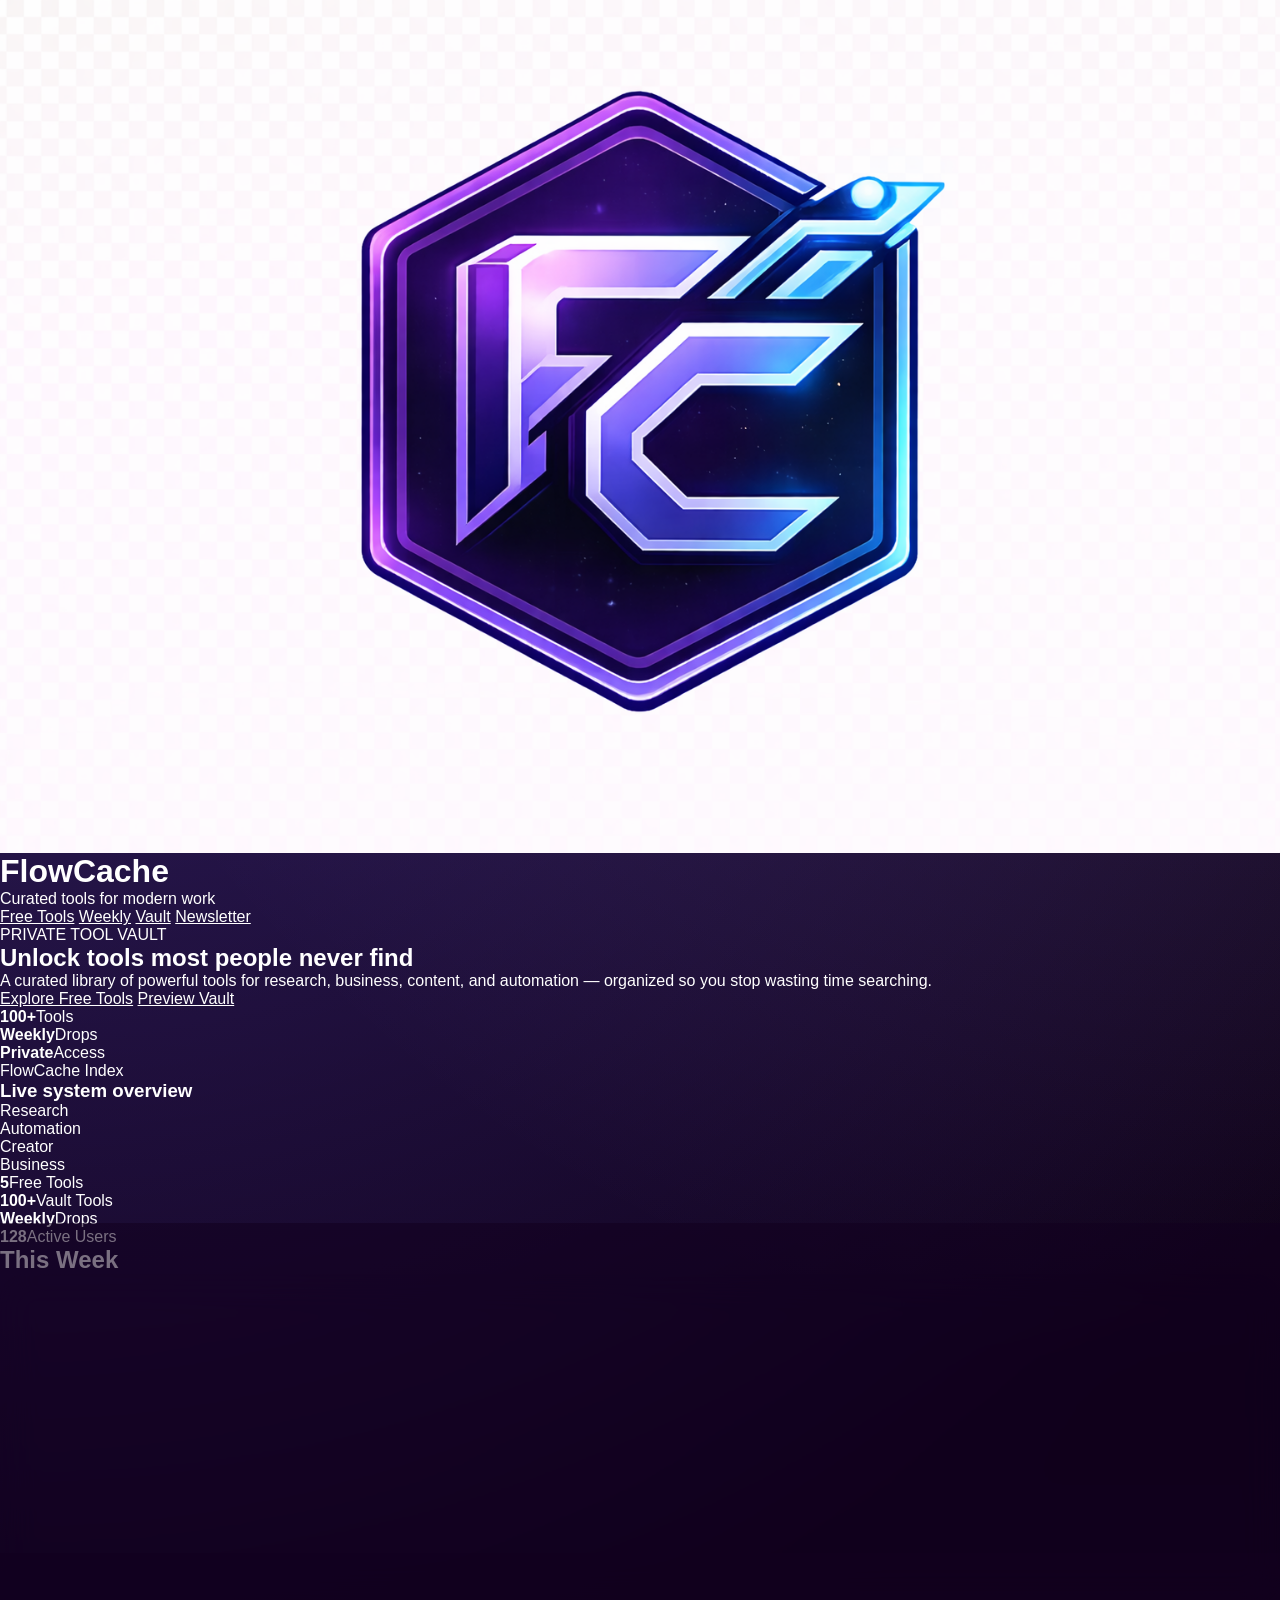
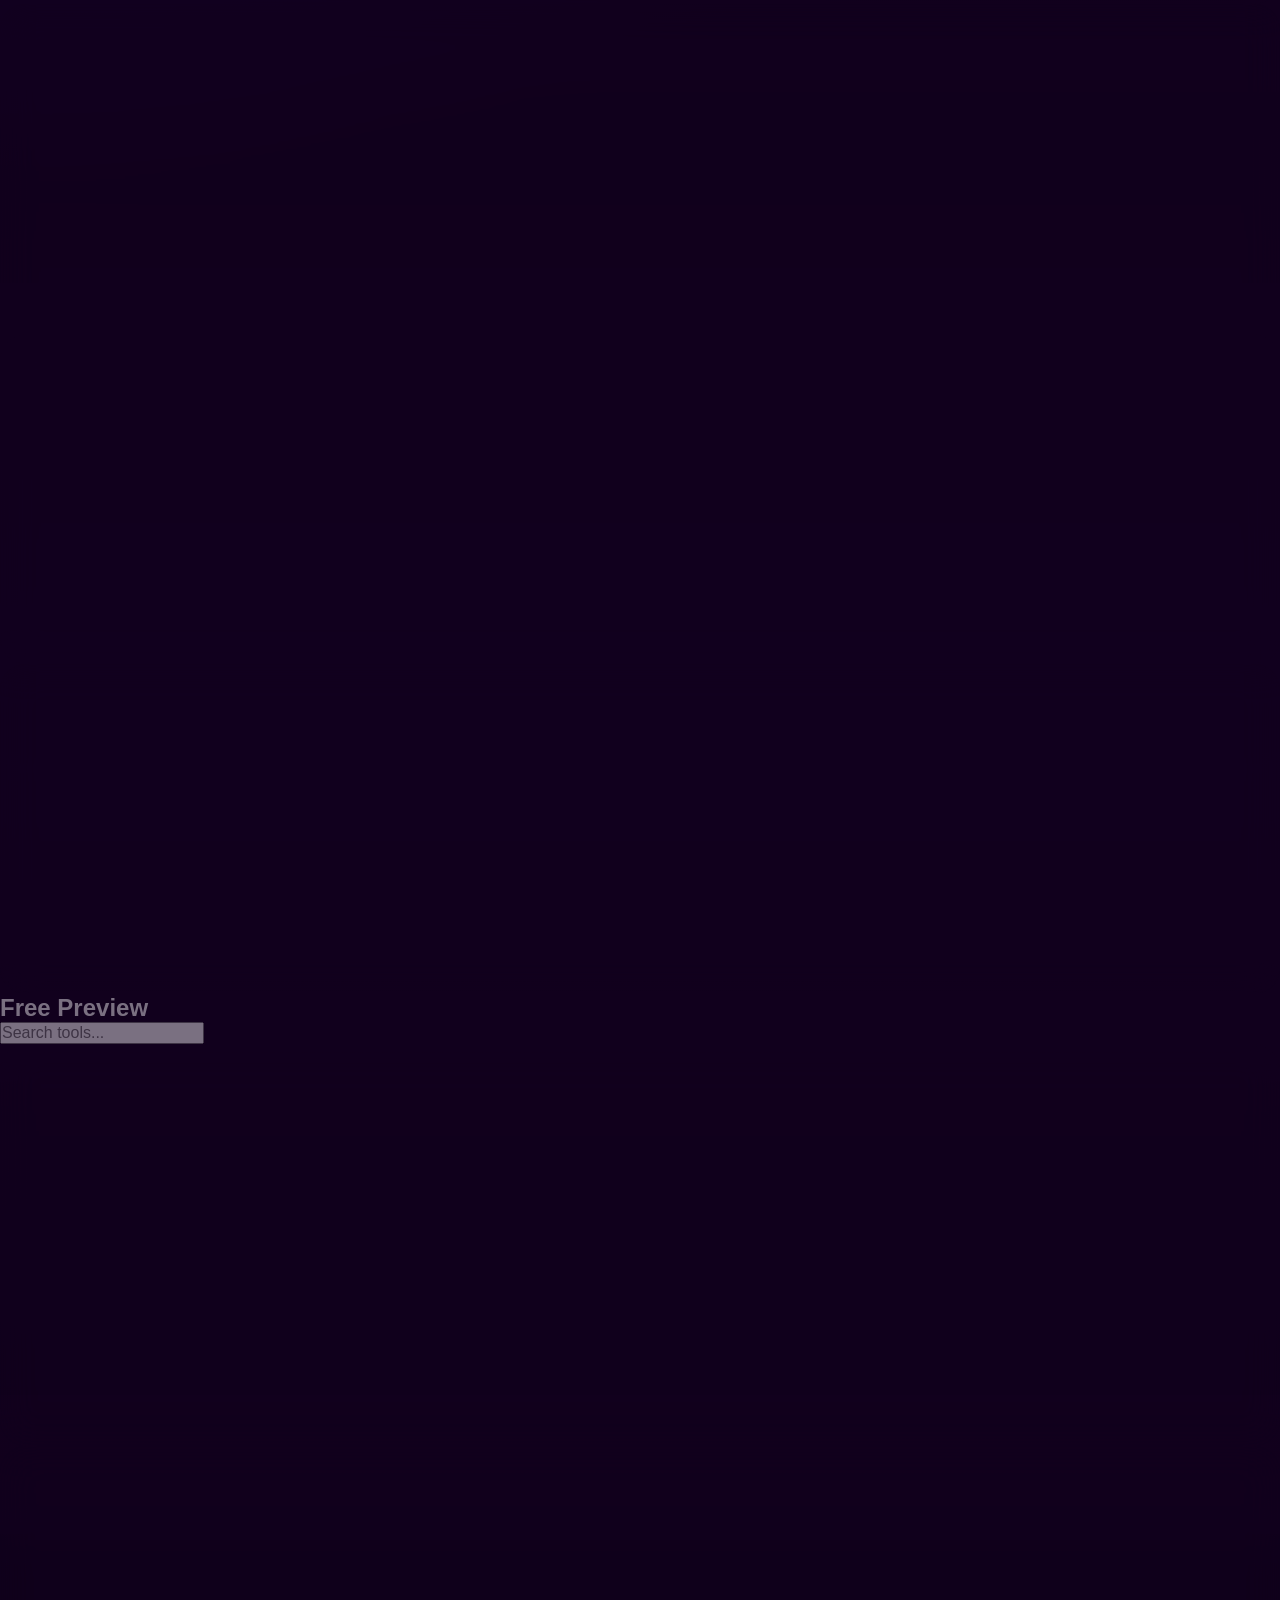
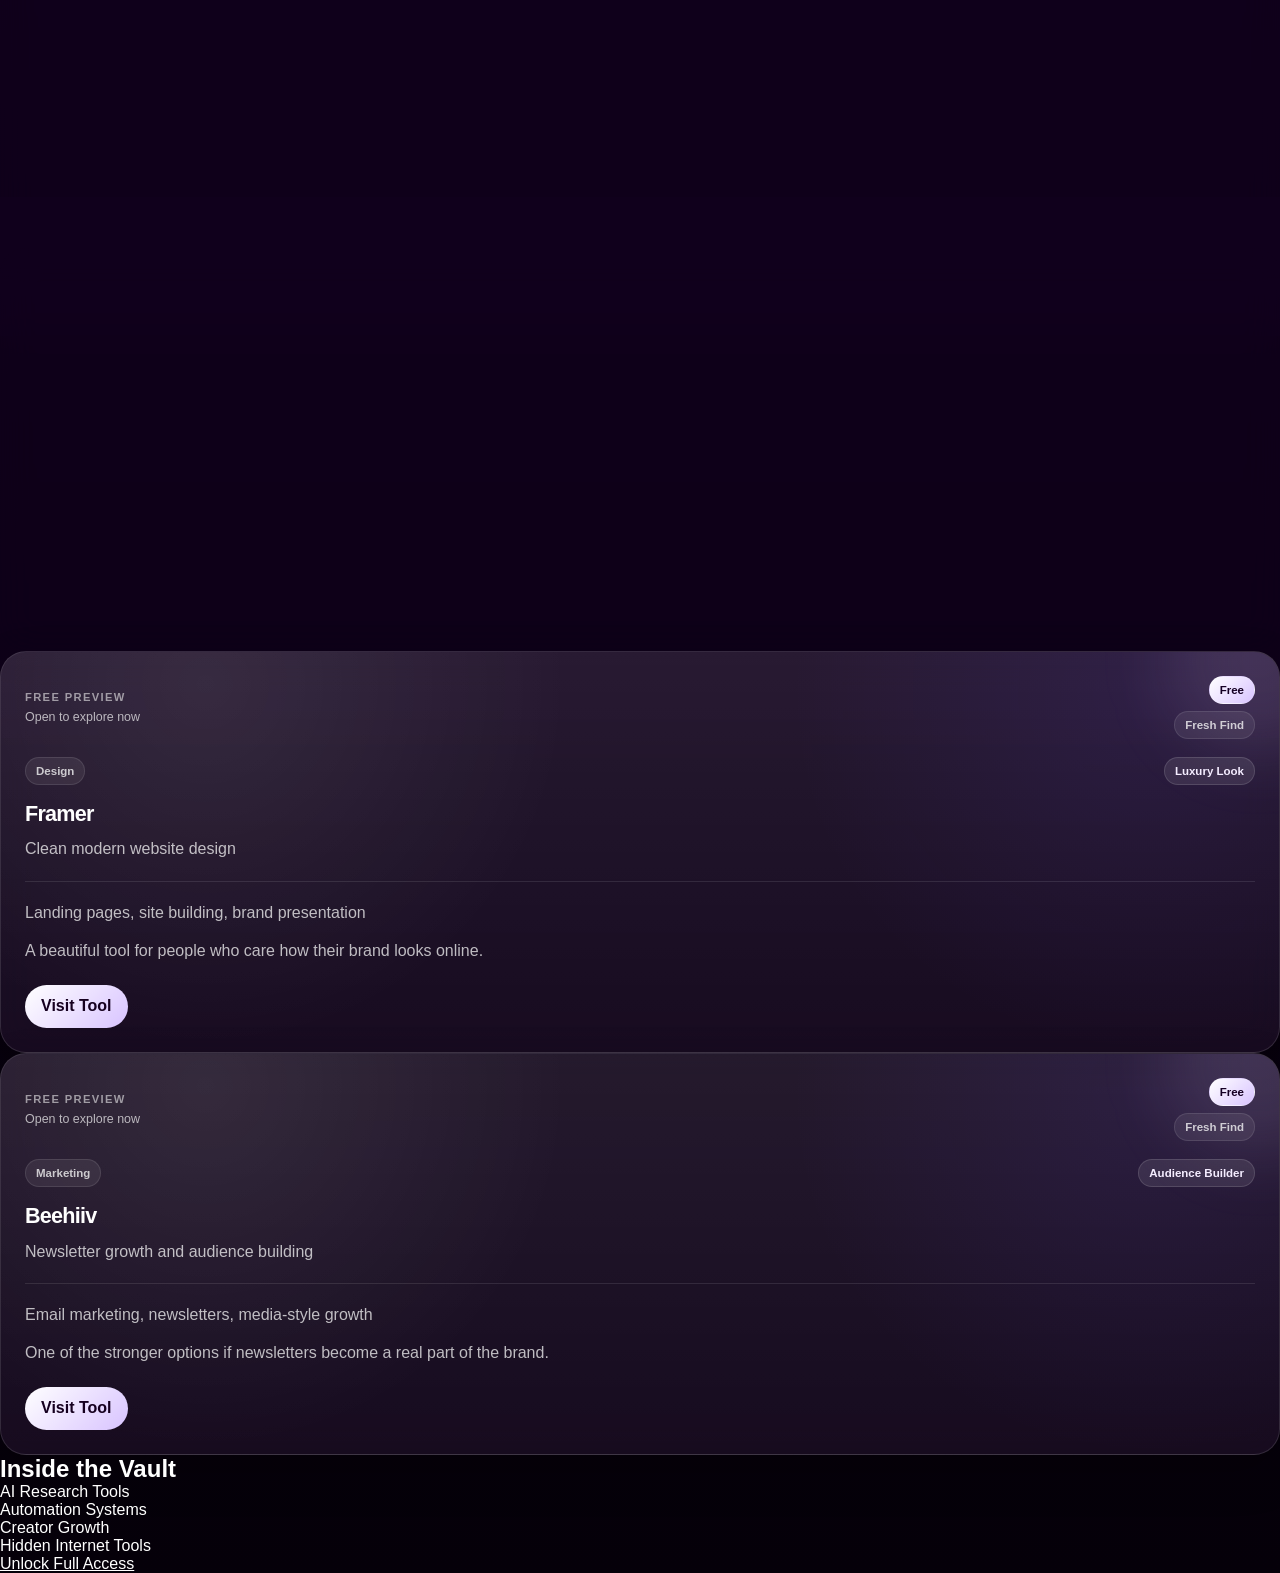
==== commit 01c62010: "Update index.html" ====
--- a/index.html
+++ b/index.html
@@ -1,710 +1,137 @@
 <!DOCTYPE html>
 <html lang="en">
 <head>
-  <meta charset="UTF-8" />
-  <meta name="viewport" content="width=device-width, initial-scale=1.0" />
+<meta charset="UTF-8" />
+<meta name="viewport" content="width=device-width, initial-scale=1.0" />
 
-  <title>FlowCache</title>
-  <meta
-    name="description"
-    content="FlowCache is a curated tool vault for AI, business, automation, research, content, and modern digital work."
-  />
+<title>FlowCache</title>
+<meta name="description" content="FlowCache is a curated tool vault for AI, business, automation, research, content, and modern digital work." />
 
-  <link rel="stylesheet" href="style.css" />
+<link rel="stylesheet" href="style.css" />
 </head>
 
 <body>
-  <!-- TOP NAV -->
-  <header class="vault-topbar">
-    <a href="index.html" class="brand-inline" aria-label="FlowCache home">
-      <img src="logo.png" alt="FlowCache logo" class="brand-logo" />
 
+<!-- NAV -->
+<header class="nav">
+  <div class="nav-inner">
+    <div class="logo">
+      <img src="logo.png" />
       <div>
-        <h1 class="vault-logo">FlowCache</h1>
-        <p class="vault-sublogo">Curated tools for modern work</p>
-      </div>
-    </a>
-
-    <nav class="desktop-nav" aria-label="Main navigation">
-      <a href="index.html">Home</a>
-      <a href="#weeklyDrop">Weekly Drop</a>
-      <a href="#freePreview">Free Preview</a>
-      <a href="vault.html#vaultTools">Vault Tools</a>
-      <a href="vault.html#memberships">Memberships</a>
-      <a href="newsletter.html">Newsletter</a>
-      <a href="#infoSection">Contact</a>
-    </nav>
-
-    <div class="menu-wrapper">
-      <button class="menu-toggle" id="menuToggle" aria-label="Open menu" type="button">
-        ☰
-      </button>
-
-      <div class="menu-dropdown" id="menuDropdown">
-        <a href="index.html">Home</a>
-        <a href="#weeklyDrop">Weekly Drop</a>
-        <a href="#freePreview">Free Preview</a>
-        <a href="vault.html#vaultTools">Vault Tools</a>
-        <a href="vault.html#memberships">Memberships</a>
-        <a href="newsletter.html">Newsletter</a>
-        <a href="#pastDrops">Past Drops</a>
-        <a href="#infoSection">Contact</a>
-        <a href="login.html">Login</a>
-      </div>
-    </div>
-  </header>
-
-  <main>
-    <!-- HERO -->
-    <section class="fc-hero" id="home">
-      <div class="fc-hero-glow glow-one"></div>
-      <div class="fc-hero-glow glow-two"></div>
-
-      <div class="fc-hero-inner">
-        <div class="fc-hero-left">
-          <p class="hero-pill">
-            <span class="hero-pill-dot"></span>
-            Private Tool Vault • Curated for modern work
-          </p>
-
-          <h2>
-            Unlock the tools
-            <span>most people never find.</span>
-          </h2>
-
-          <p class="fc-hero-copy">
-            FlowCache is a curated library of useful tools for research, business,
-            creation, automation, and smarter online work — organized so you do not
-            have to dig through the internet for hours.
-          </p>
-
-          <div class="hero-cta-row">
-            <a href="#freePreview" class="hero-btn primary-btn">Explore Free Tools</a>
-            <a href="#fullAccess" class="hero-btn secondary-btn">Preview The Vault</a>
-          </div>
-
-          <div class="hero-signal-row" aria-label="FlowCache highlights">
-            <div class="hero-signal-pill">
-              <span class="signal-dot"></span>
-              <strong>100+</strong>
-              <span>curated tools</span>
-            </div>
-
-            <div class="hero-signal-pill">
-              <span class="signal-dot"></span>
-              <strong>Weekly</strong>
-              <span>fresh drops</span>
-            </div>
-
-            <div class="hero-signal-pill">
-              <span class="signal-dot"></span>
-              <strong>AI + Business</strong>
-              <span>modern work focus</span>
-            </div>
-          </div>
-        </div>
-
-        <aside class="fc-hero-dashboard" aria-label="FlowCache dashboard preview">
-          <div class="dashboard-orb"></div>
-
-          <div class="dashboard-sidebar">
-            <span class="dashboard-logo-dot"></span>
-            <span></span>
-            <span></span>
-            <span></span>
-          </div>
-
-          <div class="dashboard-main">
-            <div class="dashboard-header">
-              <div>
-                <p class="mini-label">FlowCache Index</p>
-                <h3>Private library expanding weekly.</h3>
-              </div>
-
-              <span class="status-pill">
-                <span class="status-dot"></span>
-                Live Preview
-              </span>
-            </div>
-
-            <div class="dashboard-metrics">
-              <div>
-                <strong>100+</strong>
-                <span>Tools Inside</span>
-              </div>
-
-              <div>
-                <strong>5</strong>
-                <span>Free Tools</span>
-              </div>
-
-              <div>
-                <strong>Weekly</strong>
-                <span>Fresh Drops</span>
-              </div>
-            </div>
-
-            <div class="dashboard-focus-card">
-              <div>
-                <p>Vault Focus</p>
-                <h4>AI, research, automation, content, and business systems.</h4>
-              </div>
-
-              <span>Premium</span>
-            </div>
-
-            <div class="dashboard-bars">
-              <div class="dashboard-row">
-                <span>Research</span>
-                <div class="dashboard-bar"><i style="width: 82%"></i></div>
-              </div>
-
-              <div class="dashboard-row">
-                <span>Automation</span>
-                <div class="dashboard-bar"><i style="width: 68%"></i></div>
-              </div>
-
-              <div class="dashboard-row">
-                <span>Creator Tools</span>
-                <div class="dashboard-bar"><i style="width: 74%"></i></div>
-              </div>
-
-              <div class="dashboard-row">
-                <span>Business</span>
-                <div class="dashboard-bar"><i style="width: 79%"></i></div>
-              </div>
-            </div>
-          </div>
-        </aside>
-      </div>
-    </section>
-
-    <!-- PROOF STRIP -->
-    <section class="fc-proof-strip" aria-label="FlowCache proof points">
-      <div class="proof-item">
-        <strong>5</strong>
-        <span>Free Tools Available</span>
-      </div>
-
-      <div class="proof-item">
-        <strong>100+</strong>
-        <span>Tools Inside Vault</span>
-      </div>
-
-      <div class="proof-item">
-        <strong>Weekly</strong>
-        <span>Curated Drops</span>
-      </div>
-
-      <div class="proof-item">
-        <strong>Private</strong>
-        <span>Tool Discovery</span>
-      </div>
-    </section>
-
-    <!-- TICKER -->
-    <section class="tool-ticker" aria-label="Tool categories ticker">
-      <div class="ticker-track">
-        <span>AI Research</span>
-        <span>Workflow Systems</span>
-        <span>Hidden Tools</span>
-        <span>Creator Growth</span>
-        <span>Business Automation</span>
-        <span>Weekly Drops</span>
-        <span>AI Research</span>
-        <span>Workflow Systems</span>
-        <span>Hidden Tools</span>
-        <span>Creator Growth</span>
-        <span>Business Automation</span>
-        <span>Weekly Drops</span>
-      </div>
-    </section>
-
-    <!-- WHY FLOWCACHE -->
-    <section class="comparison-section">
-      <div class="section-heading">
-        <p class="section-label">Why FlowCache</p>
-        <h2>Less digging. Better finds.</h2>
-        <p class="section-copy">
-          The internet has too many scattered lists. FlowCache makes discovery feel cleaner,
-          faster, and more intentional.
-        </p>
-      </div>
-
-      <div class="comparison-grid">
-        <article class="comparison-card muted">
-          <span class="card-number">01</span>
-          <h3>Random Searching</h3>
-          <p>
-            Endless tabs, outdated lists, sponsored results, and tools you forget five minutes later.
-          </p>
-        </article>
-
-        <article class="comparison-card highlight">
-          <span class="card-number">02</span>
-          <h3>FlowCache</h3>
-          <p>
-            A cleaner library of useful tools, organized by purpose and updated with fresh finds.
-          </p>
-        </article>
-      </div>
-    </section>
-
-    <!-- BUILT FOR -->
-    <section class="audience-section">
-      <div class="section-heading">
-        <p class="section-label">Built For</p>
-        <h2>Use FlowCache if you’re building, creating, researching, or organizing online.</h2>
-      </div>
-
-      <div class="audience-grid">
-        <article class="audience-card">
-          <span>01</span>
-          <h3>Creators</h3>
-          <p>Find tools for visuals, content, editing, and growth.</p>
-        </article>
-
-        <article class="audience-card">
-          <span>02</span>
-          <h3>Founders</h3>
-          <p>Discover systems for websites, automations, forms, and operations.</p>
-        </article>
-
-        <article class="audience-card">
-          <span>03</span>
-          <h3>Researchers</h3>
-          <p>Use better tools for search, summaries, sources, and learning.</p>
-        </article>
-      </div>
-    </section>
-
-    <!-- BRAND POSITIONING -->
-    <section class="brand-overview-section" id="whatIsFlowCache">
-      <div class="section-heading">
-        <p class="section-label">What FlowCache Is</p>
-        <h2>A premium discovery vault for people who are tired of wasting time searching.</h2>
-        <p class="section-copy">
-          FlowCache helps creators, founders, freelancers, students, researchers, and modern
-          internet users discover better tools faster.
-        </p>
-      </div>
-
-      <div class="brand-overview-grid">
-        <article class="brand-overview-card">
-          <p class="mini-label">For creators</p>
-          <h3>Find design, content, and workflow tools that actually help you produce.</h3>
-        </article>
-
-        <article class="brand-overview-card">
-          <p class="mini-label">For business</p>
-          <h3>Access tools for systems, automation, operations, and smarter online work.</h3>
-        </article>
-
-        <article class="brand-overview-card">
-          <p class="mini-label">For discovery</p>
-          <h3>Explore hidden gems, premium resources, and curated weekly drops.</h3>
-        </article>
-      </div>
-    </section>
-
-    <!-- AI DATA -->
-    <section class="ai-data-section" id="aiData">
-      <div class="ai-data-glow"></div>
-
-      <div class="ai-data-wrap">
-        <div class="ai-data-copy">
-          <p class="section-label">AI Usage Snapshot</p>
-
-          <h2>AI is already shaping how people work, search, create, and make decisions.</h2>
-
-          <p>
-            FlowCache exists because the internet is moving fast. AI tools are no longer just
-            for tech people — they are becoming part of everyday work, business, research,
-            content, school, and productivity.
-          </p>
-
-          <div class="ai-source-note">
-            Sources referenced: Stanford AI Index, McKinsey Global Survey, Pew Research Center.
-          </div>
-        </div>
-
-        <div class="ai-stat-grid">
-          <article class="ai-stat-card featured">
-            <span class="stat-label">Organizations</span>
-            <strong>88%</strong>
-            <p>regularly use AI in at least one business function, according to McKinsey’s 2025 global survey.</p>
-          </article>
-
-          <article class="ai-stat-card">
-            <span class="stat-label">Business adoption</span>
-            <strong>78%</strong>
-            <p>of organizations reported using AI in 2024, up from 55% the year before, according to Stanford AI Index.</p>
-          </article>
-
-          <article class="ai-stat-card">
-            <span class="stat-label">Workplace shift</span>
-            <strong>21%</strong>
-            <p>of U.S. workers said at least some of their work is done with AI, according to Pew Research Center.</p>
-          </article>
-
-          <article class="ai-stat-card">
-            <span class="stat-label">Global momentum</span>
-            <strong>53%</strong>
-            <p>generative AI population adoption within three years, reported by Stanford’s 2026 AI Index.</p>
-          </article>
-        </div>
-      </div>
-    </section>
-
-    <!-- WEEKLY DROP -->
-    <section class="new-this-week" id="weeklyDrop">
-      <div class="section-heading">
-        <p class="section-label">Weekly Drop</p>
-        <h2>This Week's Best Finds</h2>
-        <p class="section-copy">
-          A weekly edit of standout tools, smarter systems, and useful digital finds worth knowing now.
-        </p>
-      </div>
-
-      <div class="weekly-grid" id="weeklyGrid"></div>
-    </section>
-
-    <!-- FREE PREVIEW -->
-    <section class="free-preview-section" id="freePreview">
-      <div class="section-heading">
-        <p class="section-label">Free Preview</p>
-        <h2>Start with a public selection.</h2>
-        <p class="section-copy">
-          Five useful tools are open to browse. The deeper library lives inside the vault.
-        </p>
-      </div>
-
-      <div class="preview-layout">
-        <div class="preview-toolbar">
-          <input type="text" id="toolSearch" placeholder="Search free tools..." />
-
-          <div class="filter-row">
-            <button class="filter-btn active" data-filter="all" type="button">All</button>
-            <button class="filter-btn" data-filter="Writing" type="button">Writing</button>
-            <button class="filter-btn" data-filter="Productivity" type="button">Productivity</button>
-            <button class="filter-btn" data-filter="Research" type="button">Research</button>
-            <button class="filter-btn" data-filter="Design" type="button">Design</button>
-            <button class="filter-btn" data-filter="Marketing" type="button">Marketing</button>
-            <button class="filter-btn" data-filter="Business" type="button">Business</button>
-          </div>
-        </div>
-
-        <aside class="homepage-unlock-banner">
-          <p class="mini-label">Full Access</p>
-          <h3>Unlock the deeper library.</h3>
-          <p>Browse the public preview now, then unlock the full vault for deeper categories.</p>
-
-          <a
-            href="https://flowcache.lemonsqueezy.com/checkout/buy/da14bb04-717c-43fe-a4aa-21157b08c077"
-            target="_blank"
-            rel="noopener noreferrer"
-            class="unlock-banner-btn"
-          >
-            Unlock Full Access
-          </a>
-        </aside>
-      </div>
-
-      <div class="luxury-vault-shell">
-        <div class="tool-grid" id="toolGrid"></div>
-      </div>
-    </section>
-
-    <!-- FULL ACCESS -->
-    <section class="premium-preview-section" id="fullAccess">
-      <div class="section-heading">
-        <p class="section-label">Full Access</p>
-        <h2>Inside the library.</h2>
-        <p class="section-copy">
-          Deeper categories for research, systems, content, design, automation, and modern work.
-        </p>
-      </div>
-
-      <div class="premium-preview-grid">
-        <article class="tool-card premium-card">
-          <span class="tool-badge">Premium</span>
-          <h3>AI Research Tools</h3>
-          <p>Deeper discovery tools for learning, source gathering, and smarter workflows.</p>
-
-          <div class="tool-meta">
-            <span class="tool-chip">Research</span>
-            <span class="tool-chip">AI</span>
-          </div>
-
-          <span class="locked-pill">Paid Access</span>
-        </article>
-
-        <article class="tool-card premium-card">
-          <span class="tool-badge">Premium</span>
-          <h3>Business Automation Stack</h3>
-          <p>Apps and systems for streamlining admin, operations, and repetitive work.</p>
-
-          <div class="tool-meta">
-            <span class="tool-chip">Business</span>
-            <span class="tool-chip">Automation</span>
-          </div>
-
-          <span class="locked-pill">Paid Access</span>
-        </article>
-
-        <article class="tool-card premium-card">
-          <span class="tool-badge">Premium</span>
-          <h3>Creator Growth Tools</h3>
-          <p>Useful tools for content planning, editing, publishing, and brand growth.</p>
-
-          <div class="tool-meta">
-            <span class="tool-chip">Creator</span>
-            <span class="tool-chip">Content</span>
-          </div>
-
-          <span class="locked-pill">Paid Access</span>
-        </article>
-
-        <article class="tool-card premium-card">
-          <span class="tool-badge">Premium</span>
-          <h3>Hidden Internet Resources</h3>
-          <p>Useful platforms and overlooked tools most people never hear about in time.</p>
-
-          <div class="tool-meta">
-            <span class="tool-chip">Discovery</span>
-            <span class="tool-chip">Premium</span>
-          </div>
-
-          <span class="locked-pill">Paid Access</span>
-        </article>
-      </div>
-    </section>
-
-    <!-- TRUST STRIP -->
-    <section class="trust-strip signature-strip">
-      <article class="trust-card signature-card">
-        <p class="mini-label">Curated</p>
-        <h3>Useful tools, selected with intention.</h3>
-      </article>
-
-      <article class="trust-card signature-card">
-        <p class="mini-label">Organized</p>
-        <h3>A cleaner way to discover what is worth using.</h3>
-      </article>
-
-      <article class="trust-card signature-card">
-        <p class="mini-label">Private Access</p>
-        <h3>Free preview outside. Full Access inside.</h3>
-      </article>
-    </section>
-
-    <!-- PAST DROPS -->
-    <section class="past-drops-section" id="pastDrops">
-      <div class="section-heading">
-        <p class="section-label">Past Drops</p>
-        <h2>Previous selections.</h2>
-        <p class="section-copy">
-          Archived drops, past issues, and earlier curation from FlowCache.
-        </p>
-      </div>
-
-      <div class="past-drops-grid">
-        <article class="drop-card">
-          <p class="drop-meta">Issue 001</p>
-          <h3>AI Writing & Research Picks</h3>
-          <p>A starter curation of useful writing tools, research helpers, and workflow upgrades.</p>
-          <a href="newsletter.html" class="tool-link">View Drop</a>
-        </article>
-
-        <article class="drop-card">
-          <p class="drop-meta">Issue 002</p>
-          <h3>Creator Workflow Stack</h3>
-          <p>Tools for content planning, clips, visuals, and faster brand execution.</p>
-          <a href="newsletter.html" class="tool-link">View Drop</a>
-        </article>
-
-        <article class="drop-card">
-          <p class="drop-meta">Issue 003</p>
-          <h3>Business Systems Drop</h3>
-          <p>Better tools for operations, automation, lead capture, and organized work.</p>
-          <a href="newsletter.html" class="tool-link">View Drop</a>
-        </article>
-      </div>
-    </section>
-
-    <!-- NEWSLETTER -->
-    <section class="private-access-section" id="newsletterSection">
-      <div class="private-access-card">
-        <p class="section-label">Newsletter</p>
-        <h2>FlowCache Weekly</h2>
-
-        <div class="newsletter-preview-list">
-          <div>
-            <span>01</span>
-            <p>3 useful tools worth knowing</p>
-          </div>
-
-          <div>
-            <span>02</span>
-            <p>1 hidden internet resource</p>
-          </div>
-
-          <div>
-            <span>03</span>
-            <p>1 workflow idea you can actually use</p>
-          </div>
-        </div>
-
-        <form
-          class="newsletter-form private-form"
-          action="https://formspree.io/f/mpqyyzdg"
-          method="POST"
-        >
-          <input type="email" name="email" placeholder="Enter your email address" required />
-          <button type="submit">Join Newsletter</button>
-        </form>
-
-        <p class="private-note">One thoughtful update each week.</p>
-      </div>
-    </section>
-
-    <!-- FAQ + CONTACT -->
-    <section class="info-section" id="infoSection">
-      <div class="section-heading-wrap">
-        <span class="section-kicker">Support</span>
-        <h2 class="section-title">Questions, contact, and quick help</h2>
-        <p class="section-subtext">
-          Everything you need to know before exploring more inside FlowCache.
-        </p>
-      </div>
-
-      <div class="info-grid">
-        <article class="info-panel faq-panel">
-          <div class="panel-top">
-            <span class="panel-label">FAQ</span>
-            <h3>Frequently asked questions</h3>
-          </div>
-
-          <div class="faq-list">
-            <details class="faq-item">
-              <summary>What is FlowCache?</summary>
-              <p>
-                FlowCache is a curated discovery vault for useful digital tools, AI platforms,
-                business resources, creator systems, and hidden internet finds.
-              </p>
-            </details>
-
-            <details class="faq-item">
-              <summary>Why does AI usage matter right now?</summary>
-              <p>
-                AI is becoming part of everyday work, research, content creation, marketing,
-                business operations, and school. FlowCache helps people find better tools faster
-                instead of digging through random lists and outdated recommendations.
-              </p>
-            </details>
-
-            <details class="faq-item">
-              <summary>Is FlowCache only for people who already understand AI?</summary>
-              <p>
-                No. FlowCache is built to make tool discovery easier for beginners, creators,
-                small business owners, students, researchers, and people who want useful resources
-                without needing to be super technical.
-              </p>
-            </details>
-
-            <details class="faq-item">
-              <summary>Where do the AI statistics come from?</summary>
-              <p>
-                The homepage references public research from sources like Stanford AI Index,
-                McKinsey, and Pew Research Center to show how quickly AI tools are becoming part
-                of work and daily life.
-              </p>
-            </details>
-
-            <details class="faq-item">
-              <summary>What comes with full access?</summary>
-              <p>
-                Full access opens the deeper FlowCache library, including premium tools,
-                expanded categories, hidden resources, and more curated recommendations beyond
-                the public preview.
-              </p>
-            </details>
-
-            <details class="faq-item">
-              <summary>How often is FlowCache updated?</summary>
-              <p>
-                FlowCache is designed around fresh drops and ongoing curation, so the library can
-                keep growing as better tools and resources are discovered.
-              </p>
-            </details>
-          </div>
-        </article>
-
-        <article class="info-panel contact-panel">
-          <div class="panel-top">
-            <span class="panel-label">Contact</span>
-            <h3>Stay connected</h3>
-          </div>
-
-          <p class="contact-copy">
-            For questions, partnerships, or support, reach out below.
-          </p>
-
-          <div class="contact-stack">
-            <a href="mailto:flowcacheco@gmail.com" class="contact-card">
-              <span class="contact-title">Email</span>
-              <span class="contact-value">flowcacheco@gmail.com</span>
-            </a>
-
-            <a href="https://instagram.com/flowcache.ai" target="_blank" rel="noopener noreferrer" class="contact-card">
-              <span class="contact-title">Instagram</span>
-              <span class="contact-value">@flowcache.ai</span>
-            </a>
-          </div>
-        </article>
-      </div>
-    </section>
-  </main>
-
-  <!-- FOOTER -->
-  <footer class="vault-footer home-footer">
-    <div class="footer-grid">
-      <div class="footer-brand-block">
-        <h4>FlowCache</h4>
-        <p>Curated tools for modern work</p>
-      </div>
-
-      <div>
-        <h4>Explore</h4>
-        <a href="vault.html">Vault</a>
-        <a href="#freePreview">Free Preview</a>
-        <a href="#weeklyDrop">Weekly Drop</a>
-      </div>
-
-      <div>
-        <h4>Resources</h4>
-        <a href="newsletter.html">Newsletter</a>
-        <a href="#pastDrops">Past Drops</a>
-        <a href="#infoSection">Contact</a>
-      </div>
-
-      <div>
-        <h4>Social</h4>
-        <a href="https://instagram.com/flowcache.ai" target="_blank" rel="noopener noreferrer">Instagram</a>
-        <a href="login.html">Login</a>
-        <a href="vault.html#memberships">Memberships</a>
+        <h1>FlowCache</h1>
+        <span>Curated tools for modern work</span>
       </div>
     </div>
 
-    <p class="vault-count">Private library access available now.</p>
-    <p class="copyright">© 2026 FlowCache. Curated tools for modern work.</p>
-  </footer>
+    <nav class="links">
+      <a href="#freePreview">Free Tools</a>
+      <a href="#weeklyDrop">Weekly</a>
+      <a href="#fullAccess">Vault</a>
+      <a href="newsletter.html">Newsletter</a>
+    </nav>
+  </div>
+</header>
 
-  <div class="mobile-sticky-cta">
-    <span>Unlock 100+ tools</span>
-    <a href="#fullAccess">View Access</a>
+<!-- HERO -->
+<section class="hero">
+
+  <div class="hero-bg"></div>
+
+  <div class="hero-inner">
+
+    <div class="hero-left">
+
+      <div class="pill">PRIVATE TOOL VAULT</div>
+
+      <h2>
+        Unlock tools
+        <span>most people never find</span>
+      </h2>
+
+      <p>
+        A curated library of powerful tools for research, business, content, and automation —
+        organized so you stop wasting time searching.
+      </p>
+
+      <div class="cta">
+        <a href="#freePreview" class="btn primary">Explore Free Tools</a>
+        <a href="#fullAccess" class="btn secondary">Preview Vault</a>
+      </div>
+
+      <div class="stats">
+        <div><strong>100+</strong><span>Tools</span></div>
+        <div><strong>Weekly</strong><span>Drops</span></div>
+        <div><strong>Private</strong><span>Access</span></div>
+      </div>
+
+    </div>
+
+    <!-- RIGHT PANEL -->
+    <div class="hero-card">
+
+      <div class="card-top">
+        <span>FlowCache Index</span>
+        <div class="live-dot"></div>
+      </div>
+
+      <div class="card-body">
+        <h3>Live system overview</h3>
+
+        <div class="bars">
+          <div><span>Research</span><i style="width:80%"></i></div>
+          <div><span>Automation</span><i style="width:70%"></i></div>
+          <div><span>Creator</span><i style="width:75%"></i></div>
+          <div><span>Business</span><i style="width:78%"></i></div>
+        </div>
+
+      </div>
+
+    </div>
+
   </div>
 
-  <script src="script.js"></script>
+</section>
+
+<!-- PROOF -->
+<section class="proof">
+  <div><strong>5</strong><span>Free Tools</span></div>
+  <div><strong>100+</strong><span>Vault Tools</span></div>
+  <div><strong>Weekly</strong><span>Drops</span></div>
+  <div><strong id="liveUsers">128</strong><span>Active Users</span></div>
+</section>
+
+<!-- WEEKLY -->
+<section id="weeklyDrop" class="section">
+  <h2>This Week</h2>
+  <div id="weeklyGrid"></div>
+</section>
+
+<!-- FREE -->
+<section id="freePreview" class="section">
+  <h2>Free Preview</h2>
+
+  <input id="toolSearch" placeholder="Search tools..." />
+
+  <div id="toolGrid"></div>
+</section>
+
+<!-- VAULT -->
+<section id="fullAccess" class="section">
+  <h2>Inside the Vault</h2>
+
+  <div class="vault-grid">
+    <div class="vault-card">AI Research Tools</div>
+    <div class="vault-card">Automation Systems</div>
+    <div class="vault-card">Creator Growth</div>
+    <div class="vault-card">Hidden Internet Tools</div>
+  </div>
+
+  <a class="unlock" href="https://flowcache.lemonsqueezy.com/checkout/buy/da14bb04-717c-43fe-a4aa-21157b08c077">
+    Unlock Full Access
+  </a>
+</section>
+
+<script src="script.js"></script>
+
 </body>
 </html>
--- a/style.css
+++ b/style.css
@@ -1,484 +1,639 @@
+:root {
+  --bg: #07000d;
+  --bg-2: #12001f;
+  --purple: #7e5cff;
+  --purple-soft: #d8c3ff;
+  --lavender: #eadfff;
+  --text: #ffffff;
+  --muted: rgba(255, 255, 255, 0.72);
+  --muted-2: rgba(255, 255, 255, 0.55);
+  --line: rgba(255, 255, 255, 0.12);
+  --glass: rgba(255, 255, 255, 0.075);
+  --glass-2: rgba(255, 255, 255, 0.045);
+  --shadow: 0 24px 70px rgba(0, 0, 0, 0.34);
+  --radius-xl: 34px;
+  --radius-lg: 26px;
+  --radius-md: 18px;
+  --max: 1200px;
+}
+
 * {
-  margin: 0;
-  padding: 0;
-  box-sizing: border-box;
-  font-family: Inter, Arial, Helvetica, sans-serif;
+  margin: 0;
+  padding: 0;
+  box-sizing: border-box;
+  font-family: Inter, Arial, Helvetica, sans-serif;
 }
 
 html {
-  scroll-behavior: smooth;
+  scroll-behavior: smooth;
 }
 
 body {
-  min-height: 100vh;
-  color: #fff;
-  background:
-    radial-gradient(circle at top left, rgba(126, 92, 255, 0.42), transparent 36%),
-    radial-gradient(circle at top right, rgba(216, 180, 255, 0.18), transparent 28%),
-    linear-gradient(180deg, #07000d 0%, #12001f 48%, #050009 100%);
+  min-height: 100vh;
+  color: var(--text);
+  background:
+    radial-gradient(circle at top left, rgba(126, 92, 255, 0.42), transparent 36%),
+    radial-gradient(circle at top right, rgba(216, 180, 255, 0.18), transparent 28%),
+    linear-gradient(180deg, #07000d 0%, #12001f 48%, #050009 100%);
+  overflow-x: hidden;
 }
 
 a {
-  color: inherit;
+  color: inherit;
 }
 
 img {
-  max-width: 100%;
-  display: block;
-}
-
-/* NAV */
+  max-width: 100%;
+  display: block;
+}
+
+button,
+input {
+  font: inherit;
+}
+
+/* =========================
+   NAV
+========================= */
 
 .vault-topbar {
-  position: sticky;
-  top: 0;
-  z-index: 1000;
-  min-height: 86px;
-  display: flex;
-  justify-content: space-between;
-  align-items: center;
-  padding: 16px 40px;
-  background: rgba(8, 3, 18, 0.72);
-  border-bottom: 1px solid rgba(255,255,255,0.08);
-  backdrop-filter: blur(18px);
+  position: sticky;
+  top: 0;
+  z-index: 1000;
+  min-height: 86px;
+  display: flex;
+  justify-content: space-between;
+  align-items: center;
+  gap: 18px;
+  padding: 16px 40px;
+  background: rgba(8, 3, 18, 0.72);
+  border-bottom: 1px solid rgba(255, 255, 255, 0.08);
+  backdrop-filter: blur(18px);
 }
 
 .brand-inline {
-  display: flex;
-  align-items: center;
-  gap: 14px;
+  display: flex;
+  align-items: center;
+  gap: 14px;
+  text-decoration: none;
+  min-width: fit-content;
 }
 
 .brand-logo {
-  width: 58px;
-  height: 58px;
-  object-fit: cover;
-  border-radius: 14px;
-  background: rgba(255,255,255,0.08);
-  border: 1px solid rgba(255,255,255,0.1);
+  width: 58px;
+  height: 58px;
+  object-fit: cover;
+  border-radius: 14px;
+  background: rgba(255, 255, 255, 0.08);
+  border: 1px solid rgba(255, 255, 255, 0.1);
 }
 
 .vault-logo {
-  margin: 0;
-  font-size: 1.65rem;
-  letter-spacing: -0.04em;
+  margin: 0;
+  font-size: 1.65rem;
+  letter-spacing: -0.04em;
+  line-height: 1;
 }
 
 .vault-sublogo {
-  margin-top: 3px;
-  font-size: 0.86rem;
-  color: rgba(255,255,255,0.68);
+  margin-top: 5px;
+  font-size: 0.86rem;
+  color: rgba(255, 255, 255, 0.68);
+}
+
+.desktop-nav {
+  display: flex;
+  align-items: center;
+  justify-content: center;
+  gap: 6px;
+  padding: 7px;
+  border-radius: 999px;
+  background: rgba(255, 255, 255, 0.045);
+  border: 1px solid rgba(255, 255, 255, 0.08);
+}
+
+.desktop-nav a {
+  text-decoration: none;
+  color: rgba(255, 255, 255, 0.72);
+  font-size: 0.84rem;
+  font-weight: 700;
+  padding: 10px 12px;
+  border-radius: 999px;
+  transition: 0.2s ease;
+  white-space: nowrap;
+}
+
+.desktop-nav a:hover {
+  color: white;
+  background: rgba(255, 255, 255, 0.08);
 }
 
 .menu-wrapper {
-  position: relative;
+  position: relative;
 }
 
 .menu-toggle {
-  width: 52px;
-  height: 52px;
-  border-radius: 16px;
-  border: 1px solid rgba(255,255,255,0.14);
-  background: rgba(255,255,255,0.08);
-  color: #fff;
-  font-size: 1.45rem;
-  cursor: pointer;
+  width: 52px;
+  height: 52px;
+  border-radius: 16px;
+  border: 1px solid rgba(255, 255, 255, 0.14);
+  background: rgba(255, 255, 255, 0.08);
+  color: #fff;
+  font-size: 1.45rem;
+  cursor: pointer;
+  transition: 0.25s ease;
+}
+
+.menu-toggle:hover {
+  transform: translateY(-1px);
+  background: rgba(255, 255, 255, 0.13);
 }
 
 .menu-dropdown {
-  position: absolute;
-  top: 64px;
-  right: 0;
-  width: 245px;
-  display: none;
-  flex-direction: column;
-  gap: 8px;
-  padding: 14px;
-  border-radius: 22px;
-  background: rgba(18, 8, 34, 0.96);
-  border: 1px solid rgba(255,255,255,0.11);
-  box-shadow: 0 24px 55px rgba(0,0,0,0.35);
-  backdrop-filter: blur(20px);
+  position: absolute;
+  top: 64px;
+  right: 0;
+  width: 245px;
+  display: none;
+  flex-direction: column;
+  gap: 8px;
+  padding: 14px;
+  border-radius: 22px;
+  background: rgba(18, 8, 34, 0.96);
+  border: 1px solid rgba(255, 255, 255, 0.11);
+  box-shadow: 0 24px 55px rgba(0, 0, 0, 0.35);
+  backdrop-filter: blur(20px);
 }
 
 .menu-dropdown.show {
-  display: flex;
+  display: flex;
 }
 
 .menu-dropdown a {
-  text-decoration: none;
-  padding: 13px 14px;
-  border-radius: 14px;
-  font-weight: 700;
-  color: rgba(255,255,255,0.86);
+  text-decoration: none;
+  padding: 13px 14px;
+  border-radius: 14px;
+  font-weight: 700;
+  color: rgba(255, 255, 255, 0.86);
 }
 
 .menu-dropdown a:hover {
-  background: rgba(255,255,255,0.09);
-  color: #fff;
-}
-
-/* HERO */
+  background: rgba(255, 255, 255, 0.09);
+  color: #fff;
+}
+
+/* =========================
+   HERO
+========================= */
 
 .fc-hero {
-  position: relative;
-  overflow: hidden;
-  padding: 112px 22px 88px;
-  color: #fff;
-  background:
-    radial-gradient(circle at 12% 10%, rgba(126, 92, 255, 0.55), transparent 34%),
-    radial-gradient(circle at 82% 18%, rgba(226, 181, 255, 0.24), transparent 32%),
-    radial-gradient(circle at 55% 90%, rgba(126, 92, 255, 0.18), transparent 34%),
-    linear-gradient(135deg, #09000f 0%, #170028 46%, #050009 100%);
+  position: relative;
+  overflow: hidden;
+  padding: 112px 22px 92px;
+  color: #fff;
+  background:
+    radial-gradient(circle at 12% 10%, rgba(126, 92, 255, 0.55), transparent 34%),
+    radial-gradient(circle at 82% 18%, rgba(226, 181, 255, 0.24), transparent 32%),
+    radial-gradient(circle at 55% 90%, rgba(126, 92, 255, 0.18), transparent 34%),
+    linear-gradient(135deg, #09000f 0%, #170028 46%, #050009 100%);
 }
 
 .fc-hero::before {
-  content: "";
-  position: absolute;
-  inset: 0;
-  background:
-    linear-gradient(rgba(255,255,255,0.035) 1px, transparent 1px),
-    linear-gradient(90deg, rgba(255,255,255,0.035) 1px, transparent 1px);
-  background-size: 46px 46px;
-  mask-image: linear-gradient(to bottom, black, transparent 86%);
-  pointer-events: none;
+  content: "";
+  position: absolute;
+  inset: 0;
+  background:
+    linear-gradient(rgba(255, 255, 255, 0.035) 1px, transparent 1px),
+    linear-gradient(90deg, rgba(255, 255, 255, 0.035) 1px, transparent 1px);
+  background-size: 46px 46px;
+  mask-image: linear-gradient(to bottom, black, transparent 86%);
+  pointer-events: none;
+}
+
+.fc-hero::after {
+  content: "";
+  position: absolute;
+  inset: auto 0 0 0;
+  height: 160px;
+  background: linear-gradient(to bottom, transparent, rgba(5, 0, 9, 0.88));
+  pointer-events: none;
 }
 
 .fc-hero-glow {
-  position: absolute;
-  width: 440px;
-  height: 440px;
-  border-radius: 999px;
-  background: rgba(167, 139, 250, 0.38);
-  filter: blur(95px);
-  top: -145px;
-  left: -130px;
-  pointer-events: none;
+  position: absolute;
+  border-radius: 999px;
+  filter: blur(95px);
+  pointer-events: none;
+}
+
+.fc-hero-glow.glow-one {
+  width: 440px;
+  height: 440px;
+  top: -145px;
+  left: -130px;
+  background: rgba(167, 139, 250, 0.38);
 }
 
 .fc-hero-glow.glow-two {
-  width: 350px;
-  height: 350px;
-  top: 90px;
-  left: auto;
-  right: -115px;
-  background: rgba(226, 181, 255, 0.2);
+  width: 350px;
+  height: 350px;
+  top: 90px;
+  right: -115px;
+  background: rgba(226, 181, 255, 0.2);
 }
 
 .fc-hero-inner {
-  position: relative;
-  z-index: 2;
-  max-width: 1180px;
-  margin: 0 auto;
-  display: grid;
-  grid-template-columns: minmax(0, 1.05fr) minmax(350px, 0.95fr);
-  gap: 52px;
-  align-items: center;
+  position: relative;
+  z-index: 2;
+  max-width: 1180px;
+  margin: 0 auto;
+  display: grid;
+  grid-template-columns: minmax(0, 1.05fr) minmax(350px, 0.95fr);
+  gap: 52px;
+  align-items: center;
 }
 
 .fc-hero-left {
-  max-width: 680px;
+  max-width: 690px;
 }
 
 .hero-pill {
-  display: inline-flex;
-  align-items: center;
-  gap: 9px;
-  width: fit-content;
-  margin: 0 0 22px;
-  padding: 9px 14px;
-  border-radius: 999px;
-  border: 1px solid rgba(255,255,255,0.18);
-  background: rgba(255,255,255,0.075);
-  backdrop-filter: blur(18px);
-  color: rgba(255,255,255,0.78);
-  font-size: 0.8rem;
-  letter-spacing: 0.045em;
+  display: inline-flex;
+  align-items: center;
+  gap: 9px;
+  width: fit-content;
+  margin: 0 0 22px;
+  padding: 9px 14px;
+  border-radius: 999px;
+  border: 1px solid rgba(255, 255, 255, 0.18);
+  background: rgba(255, 255, 255, 0.07 5);
+  backdrop-filter: blur(18px);
+  color: rgba(255, 255, 255, 0.78);
+  font-size: 0.8rem;
+  letter-spacing: 0.045em;
+  box-shadow:
+    inset 0 1px 0 rgba(255, 255, 255, 0.1),
+    0 16px 38px rgba(0, 0, 0, 0.22);
 }
 
 .hero-pill-dot,
-.signal-dot {
-  width: 7px;
-  height: 7px;
-  border-radius: 999px;
-  background: #d8c3ff;
-  box-shadow: 0 0 18px rgba(216,195,255,0.95);
-  flex: 0 0 auto;
-}
-
-.fc-hero h1 {
-  margin: 0;
-  max-width: 760px;
-  font-size: clamp(3rem, 7.5vw, 6.25rem);
-  line-height: 0.92;
-  letter-spacing: -0.075em;
-  font-weight: 850;
-}
-
-.fc-hero h1 span {
-  display: block;
-  background: linear-gradient(90deg, #ffffff 0%, #eadfff 42%, #a78bfa 100%);
-  -webkit-background-clip: text;
-  background-clip: text;
-  color: transparent;
+.signal-dot,
+.status-dot {
+  width: 7px;
+  height: 7px;
+  border-radius: 999px;
+  background: #d8c3ff;
+  box-shadow: 0 0 18px rgba(216, 195, 255, 0.95);
+  flex: 0 0 auto;
+}
+
+.fc-hero h2 {
+  margin: 0;
+  max-width: 760px;
+  font-size: clamp(3.15rem, 7.5vw, 6.25rem);
+  line-height: 0.92;
+  letter-spacing: -0.075em;
+  font-weight: 850;
+}
+
+.fc-hero h2 span {
+  display: block;
+  background: linear-gradient(90deg, #ffffff 0%, #eadfff 42%, #a78bfa 100%);
+  -webkit-background-clip: text;
+  background-clip: text;
+  color: transparent;
 }
 
 .fc-hero-copy {
-  max-width: 620px;
-  margin: 24px 0 0;
-  color: rgba(255,255,255,0.72);
-  font-size: 1.03rem;
-  line-height: 1.75;
+  max-width: 625px;
+  margin: 24px 0 0;
+  color: rgba(255, 255, 255, 0.72);
+  font-size: 1.03rem;
+  line-height: 1.75;
 }
 
 .hero-cta-row {
-  display: flex;
-  flex-wrap: wrap;
-  gap: 14px;
-  margin-top: 32px;
+  display: flex;
+  flex-wrap: wrap;
+  gap: 14px;
+  margin-top: 32px;
 }
 
 .hero-btn,
 .primary-btn,
 .secondary-btn {
-  min-height: 50px;
-  padding: 0 21px;
-  border-radius: 999px;
-  display: inline-flex;
-  align-items: center;
-  justify-content: center;
-  text-decoration: none;
-  font-weight: 750;
-  font-size: 0.94rem;
-  transition: 0.25s ease;
+  min-height: 50px;
+  padding: 0 21px;
+  border-radius: 999px;
+  display: inline-flex;
+  align-items: center;
+  justify-content: center;
+  text-decoration: none;
+  font-weight: 750;
+  font-size: 0.94rem;
+  transition:
+    transform 0.25s ease,
+    box-shadow 0.25s ease,
+    border-color 0.25s ease,
+    background 0.25s ease;
 }
 
 .hero-btn:hover,
 .primary-btn:hover,
 .secondary-btn:hover {
-  transform: translateY(-2px);
+  transform: translateY(-2px);
 }
 
 .primary-btn {
-  color: #140020;
-  background: linear-gradient(135deg, #ffffff 0%, #ddcaff 100%);
-  box-shadow: 0 20px 48px rgba(167,139,250,0.35);
+  color: #140020;
+  background: linear-gradient(135deg, #ffffff 0%, #ddcaff 100%);
+  box-shadow:
+    0 20px 48px rgba(167, 139, 250, 0.35),
+    inset 0 1px 0 rgba(255, 255, 255, 0.85);
 }
 
 .secondary-btn {
-  color: #fff;
-  border: 1px solid rgba(255,255,255,0.22);
-  background: rgba(255,255,255,0.075);
-  backdrop-filter: blur(18px);
+  color: #fff;
+  border: 1px solid rgba(255, 255, 255, 0.22);
+  background: rgba(255, 255, 255, 0.075);
+  backdrop-filter: blur(18px);
+  box-shadow: inset 0 1px 0 rgba(255, 255, 255, 0.08);
+}
+
+.secondary-btn:hover {
+  background: rgba(255, 255, 255, 0.12);
 }
 
 .hero-signal-row {
-  display: flex;
-  flex-wrap: wrap;
-  gap: 11px;
-  margin-top: 23px;
+  display: flex;
+  flex-wrap: wrap;
+  gap: 11px;
+  margin-top: 23px;
 }
 
 .hero-signal-pill {
-  display: inline-flex;
-  align-items: center;
-  gap: 8px;
-  min-height: 38px;
-  padding: 9px 12px;
-  border-radius: 999px;
-  border: 1px solid rgba(255,255,255,0.135);
-  background: rgba(255,255,255,0.065);
-  backdrop-filter: blur(18px);
-  color: rgba(255,255,255,0.66);
-  font-size: 0.79rem;
-  white-space: nowrap;
+  display: inline-flex;
+  align-items: center;
+  gap: 8px;
+  min-height: 38px;
+  padding: 9px 12px;
+  border-radius: 999px;
+  border: 1px solid rgba(255, 255, 255, 0.135);
+  background: rgba(255, 255, 255, 0.065);
+  backdrop-filter: blur(18px);
+  color: rgba(255, 255, 255, 0.66);
+  font-size: 0.79rem;
+  white-space: nowrap;
+  box-shadow: inset 0 1px 0 rgba(255, 255, 255, 0.07);
 }
 
 .hero-signal-pill strong {
-  color: #fff;
-}
-
-/* DASHBOARD */
+  color: #fff;
+  font-weight: 850;
+}
+
+/* =========================
+   HERO DASHBOARD
+========================= */
 
 .fc-hero-dashboard {
-  position: relative;
-  overflow: hidden;
-  display: grid;
-  grid-template-columns: 48px 1fr;
-  gap: 18px;
-  border-radius: 34px;
-  padding: 20px;
-  border: 1px solid rgba(255,255,255,0.16);
-  background:
-    linear-gradient(145deg, rgba(255,255,255,0.145), rgba(255,255,255,0.045)),
-    rgba(18, 0, 31, 0.68);
-  backdrop-filter: blur(26px);
-  box-shadow:
-    0 30px 95px rgba(0,0,0,0.44),
-    inset 0 1px 0 rgba(255,255,255,0.12);
+  position: relative;
+  overflow: hidden;
+  display: grid;
+  grid-template-columns: 48px 1fr;
+  gap: 18px;
+  border-radius: 34px;
+  padding: 20px;
+  border: 1px solid rgba(255, 255, 255, 0.16);
+  background:
+    linear-gradient(145deg, rgba(255, 255, 255, 0.145), rgba(255, 255, 255, 0.045)),
+    rgba(18, 0, 31, 0.68);
+  backdrop-filter: blur(26px);
+  box-shadow:
+    0 30px 95px rgba(0, 0, 0, 0.44),
+    inset 0 1px 0 rgba(255, 255, 255, 0.12);
 }
 
 .fc-hero-dashboard::before {
-  content: "";
-  position: absolute;
-  inset: 0;
-  background:
-    radial-gradient(circle at 15% 8%, rgba(255,255,255,0.18), transparent 20%),
-    radial-gradient(circle at 82% 18%, rgba(199, 168, 255, 0.20), transparent 28%);
-  pointer-events: none;
+  content: "";
+  position: absolute;
+  inset: 0;
+  background:
+    radial-gradient(circle at 15% 8%, rgba(255, 255, 255, 0.18), transparent 20%),
+    radial-gradient(circle at 82% 18%, rgba(199, 168, 255, 0.20), transparent 28%);
+  pointer-events: none;
+}
+
+.dashboard-orb {
+  position: absolute;
+  width: 190px;
+  height: 190px;
+  right: -80px;
+  top: -70px;
+  border-radius: 999px;
+  background: rgba(216, 195, 255, 0.24);
+  filter: blur(42px);
+  pointer-events: none;
 }
 
 .dashboard-sidebar,
 .dashboard-main {
-  position: relative;
-  z-index: 2;
+  position: relative;
+  z-index: 2;
 }
 
 .dashboard-sidebar {
-  display: flex;
-  flex-direction: column;
-  align-items: center;
-  gap: 13px;
-  padding: 12px 0;
-  border-radius: 22px;
-  background: rgba(255,255,255,0.065);
-  border: 1px solid rgba(255,255,255,0.1);
+  display: flex;
+  flex-direction: column;
+  align-items: center;
+  gap: 13px;
+  padding: 12px 0;
+  border-radius: 22px;
+  background: rgba(255, 255, 255, 0.065);
+  border: 1px solid rgba(255, 255, 255, 0.1);
 }
 
 .dashboard-sidebar span {
-  width: 8px;
-  height: 8px;
-  border-radius: 999px;
-  background: rgba(255,255,255,0.28);
+  width: 8px;
+  height: 8px;
+  border-radius: 999px;
+  background: rgba(255, 255, 255, 0.28);
 }
 
 .dashboard-sidebar .dashboard-logo-dot {
-  width: 13px;
-  height: 13px;
-  background: #d8c3ff;
-  box-shadow: 0 0 20px rgba(216,195,255,0.9);
+  width: 13px;
+  height: 13px;
+  background: #d8c3ff;
+  box-shadow: 0 0 20px rgba(216, 195, 255, 0.9);
 }
 
 .dashboard-main {
-  min-width: 0;
+  min-width: 0;
 }
 
 .dashboard-header {
-  display: flex;
-  justify-content: space-between;
-  gap: 18px;
-  align-items: flex-start;
-  margin-bottom: 18px;
+  display: flex;
+  justify-content: space-between;
+  gap: 18px;
+  align-items: flex-start;
+  margin-bottom: 18px;
 }
 
 .mini-label {
-  margin: 0 0 8px;
-  color: rgba(255,255,255,0.52);
-  font-size: 0.72rem;
-  text-transform: uppercase;
-  letter-spacing: 0.12em;
+  margin: 0 0 8px;
+  color: rgba(255, 255, 255, 0.52);
+  font-size: 0.72rem;
+  text-transform: uppercase;
+  letter-spacing: 0.12em;
 }
 
 .dashboard-header h3 {
-  margin: 0;
-  max-width: 285px;
-  color: #fff;
-  font-size: 1.34rem;
-  line-height: 1.12;
-  letter-spacing: -0.045em;
+  margin: 0;
+  max-width: 285px;
+  color: #fff;
+  font-size: 1.34rem;
+  line-height: 1.12;
+  letter-spacing: -0.045em;
 }
 
 .status-pill {
-  display: inline-flex;
-  align-items: center;
-  gap: 7px;
-  padding: 7px 10px;
-  border-radius: 999px;
-  border: 1px solid rgba(216,195,255,0.22);
-  background: rgba(216,195,255,0.11);
-  color: #eadfff;
-  font-size: 0.74rem;
-  white-space: nowrap;
+  display: inline-flex;
+  align-items: center;
+  gap: 7px;
+  padding: 7px 10px;
+  border-radius: 999px;
+  border: 1px solid rgba(216, 195, 255, 0.22);
+  background: rgba(216, 195, 255, 0.11);
+  color: #eadfff;
+  font-size: 0.74rem;
+  white-space: nowrap;
 }
 
 .dashboard-metrics {
-  display: grid;
-  grid-template-columns: repeat(3, 1fr);
-  gap: 11px;
-  margin-bottom: 15px;
+  display: grid;
+  grid-template-columns: repeat(3, 1fr);
+  gap: 11px;
+  margin-bottom: 14px;
 }
 
 .dashboard-metrics > div {
-  min-height: 92px;
-  padding: 14px;
-  border-radius: 22px;
-  border: 1px solid rgba(255,255,255,0.115);
-  background: rgba(255,255,255,0.068);
+  min-height: 92px;
+  padding: 14px;
+  border-radius: 22px;
+  border: 1px solid rgba(255, 255, 255, 0.115);
+  background: rgba(255, 255, 255, 0.068);
+  box-shadow: inset 0 1px 0 rgba(255, 255, 255, 0.075);
 }
 
 .dashboard-metrics strong {
-  display: block;
-  margin-bottom: 9px;
-  color: #fff;
-  font-size: 1.45rem;
-  line-height: 1;
-  letter-spacing: -0.055em;
+  display: block;
+  margin-bottom: 9px;
+  color: #fff;
+  font-size: 1.45rem;
+  line-height: 1;
+  letter-spacing: -0.055em;
 }
 
 .dashboard-metrics span {
-  display: block;
-  color: rgba(255,255,255,0.54);
-  font-size: 0.72rem;
-  line-height: 1.25;
+  display: block;
+  color: rgba(255, 255, 255, 0.54);
+  font-size: 0.72rem;
+  line-height: 1.25;
+}
+
+.dashboard-focus-card {
+  position: relative;
+  z-index: 2;
+  display: flex;
+  justify-content: space-between;
+  align-items: flex-start;
+  gap: 14px;
+  padding: 16px;
+  margin-bottom: 14px;
+  border-radius: 24px;
+  border: 1px solid rgba(255, 255, 255, 0.11);
+  background:
+    radial-gradient(circle at 20% 10%, rgba(216, 195, 255, 0.18), transparent 34%),
+    rgba(255, 255, 255, 0.065);
+}
+
+.dashboard-focus-card p {
+  margin: 0 0 7px;
+  color: rgba(255, 255, 255, 0.52);
+  font-size: 0.72rem;
+  text-transform: uppercase;
+  letter-spacing: 0.12em;
+}
+
+.dashboard-focus-card h4 {
+  margin: 0;
+  max-width: 310px;
+  color: rgba(255, 255, 255, 0.88);
+  font-size: 0.96rem;
+  line-height: 1.45;
+  font-weight: 650;
+}
+
+.dashboard-focus-card > span {
+  flex: 0 0 auto;
+  padding: 6px 9px;
+  border-radius: 999px;
+  color: #160020;
+  background: linear-gradient(135deg, #fff, #d9c3ff);
+  font-size: 0.7rem;
+  font-weight: 850;
 }
 
 .dashboard-bars {
-  display: grid;
-  gap: 12px;
-  padding: 15px;
-  border-radius: 24px;
-  border: 1px solid rgba(255,255,255,0.10);
-  background: rgba(0,0,0,0.13);
+  position: relative;
+  z-index: 2;
+  display: grid;
+  gap: 12px;
+  padding: 15px;
+  border-radius: 24px;
+  border: 1px solid rgba(255, 255, 255, 0.10);
+  background: rgba(0, 0, 0, 0.13);
 }
 
 .dashboard-row {
-  display: grid;
-  grid-template-columns: 98px 1fr;
-  gap: 13px;
-  align-items: center;
+  display: grid;
+  grid-template-columns: 98px 1fr;
+  gap: 13px;
+  align-items: center;
 }
 
 .dashboard-row span {
-  color: rgba(255,255,255,0.62);
-  font-size: 0.78rem;
+  color: rgba(255, 255, 255, 0.62);
+  font-size: 0.78rem;
 }
 
 .dashboard-bar {
-  height: 9px;
-  border-radius: 999px;
-  overflow: hidden;
-  background: rgba(255,255,255,0.10);
+  height: 9px;
+  border-radius: 999px;
+  overflow: hidden;
+  background: rgba(255, 255, 255, 0.10);
 }
 
 .dashboard-bar i {
-  display: block;
-  height: 100%;
-  border-radius: inherit;
-  background: linear-gradient(90deg, #ffffff, #d8c3ff, #7e5cff);
-  box-shadow: 0 0 24px rgba(167,139,250,0.62);
-}
-
-/* SHARED SECTIONS */
+  display: block;
+  height: 100%;
+  border-radius: inherit;
+  background: linear-gradient(90deg, #ffffff, #d8c3ff, #7e5cff);
+  box-shadow: 0 0 24px rgba(167, 139, 250, 0.62);
+}
+
+/* =========================
+   SHARED SECTION STRUCTURE
+========================= */
 
 section {
-  position: relative;
+  position: relative;
 }
 
 .fc-proof-strip,
 .comparison-section,
 .audience-section,
 .brand-overview-section,
-.ai-data-section,
 .new-this-week,
 .free-preview-section,
 .premium-preview-section,
@@ -487,15 +642,15 @@
 .private-access-section,
 .info-section,
 .vault-footer {
-  max-width: 1200px;
-  margin: 0 auto;
-  padding: 56px 20px;
+  max-width: var(--max);
+  margin: 0 auto;
+  padding: 62px 20px;
 }
 
 .section-heading {
-  max-width: 760px;
-  margin: 0 auto 30px;
-  text-align: center;
+  max-width: 760px;
+  margin: 0 auto 32px;
+  text-align: center;
 }
 
 .section-label,
@@ -503,37 +658,32 @@
 .panel-label,
 .stat-label,
 .drop-meta {
-  display: inline-block;
-  color: #d8c3ff;
-  text-transform: uppercase;
-  letter-spacing: 0.14em;
-  font-size: 0.76rem;
-  font-weight: 800;
-  margin-bottom: 12px;
+  display: inline-block;
+  color: #d8c3ff;
+  text-transform: uppercase;
+  letter-spacing: 0.14em;
+  font-size: 0.76rem;
+  font-weight: 800;
+  margin-bottom: 12px;
 }
 
 .section-heading h2,
 .section-title {
-  font-size: clamp(2rem, 4vw, 3.2rem);
-  line-height: 1;
-  letter-spacing: -0.055em;
+  font-size: clamp(2rem, 4vw, 3.2rem);
+  line-height: 1;
+  letter-spacing: -0.055em;
 }
 
 .section-copy,
 .section-subtext {
-  margin-top: 14px;
-  color: rgba(255,255,255,0.72);
-  line-height: 1.75;
-}
-
-/* PROOF STRIP */
-
-.fc-proof-strip {
-  display: grid;
-  grid-template-columns: repeat(4, 1fr);
-  gap: 16px;
-  padding-top: 32px;
-}
+  margin-top: 14px;
+  color: rgba(255, 255, 255, 0.72);
+  line-height: 1.75;
+}
+
+/* =========================
+   CARD BASE
+========================= */
 
 .proof-item,
 .comparison-card,
@@ -544,110 +694,49 @@
 .trust-card,
 .drop-card,
 .private-access-card,
-.info-panel {
-  border: 1px solid rgba(255,255,255,0.12);
-  background:
-    linear-gradient(180deg, rgba(255,255,255,0.10), rgba(255,255,255,0.045)),
-    rgba(18, 0, 31, 0.56);
-  border-radius: 26px;
-  padding: 24px;
-  backdrop-filter: blur(18px);
-  box-shadow: 0 18px 46px rgba(0,0,0,0.20);
-}
-
-.proof-item strong {
-  display: block;
-  font-size: 1.7rem;
-  letter-spacing: -0.05em;
-}
-
-.proof-item span {
-  display: block;
-  margin-top: 6px;
-  color: rgba(255,255,255,0.65);
-}
-
-/* TICKER */
-
-.tool-ticker {
-  overflow: hidden;
-  border-top: 1px solid rgba(255,255,255,0.08);
-  border-bottom: 1px solid rgba(255,255,255,0.08);
-  background: rgba(255,255,255,0.045);
-}
-
-.ticker-track {
-  display: flex;
-  gap: 34px;
-  width: max-content;
-  padding: 16px 0;
-  animation: ticker 26s linear infinite;
-}
-
-.ticker-track span {
-  color: rgba(255,255,255,0.72);
-  font-weight: 800;
-  white-space: nowrap;
-}
-
-@keyframes ticker {
-  from {
-    transform: translateX(0);
-  }
-  to {
-    transform: translateX(-50%);
-  }
-}
-
-/* GRIDS */
-
-.comparison-grid,
-.audience-grid,
-.brand-overview-grid,
-.ai-data-wrap,
-.preview-layout,
-.info-grid,
-.footer-grid {
-  display: grid;
-  gap: 22px;
-}
-
-.comparison-grid {
-  grid-template-columns: 1fr 1fr;
-}
-
-.audience-grid,
-.brand-overview-grid,
-.ai-stat-grid,
-.premium-preview-grid,
-.past-drops-grid,
-.trust-strip,
-.footer-grid {
-  display: grid;
-  grid-template-columns: repeat(3, 1fr);
-  gap: 22px;
-}
-
-.ai-data-wrap,
-.preview-layout,
-.info-grid {
-  grid-template-columns: 1fr 1fr;
-  align-items: start;
-}
-
-.ai-stat-grid {
-  grid-template-columns: repeat(2, 1fr);
-}
-
-.premium-preview-grid {
-  grid-template-columns: repeat(4, 1fr);
-}
-
-.audience-card span {
-  display: inline-block;
-  color: #d8c3ff;
-  font-weight: 900;
-  margin-bottom: 16px;
+.info-panel,
+.homepage-unlock-banner {
+  position: relative;
+  overflow: hidden;
+  border: 1px solid rgba(255, 255, 255, 0.12);
+  background:
+    linear-gradient(180deg, rgba(255, 255, 255, 0.10), rgba(255, 255, 255, 0.045)),
+    rgba(18, 0, 31, 0.56);
+  border-radius: 26px;
+  padding: 24px;
+  backdrop-filter: blur(18px);
+  box-shadow: 0 18px 46px rgba(0, 0, 0, 0.20);
+}
+
+.comparison-card::before,
+.audience-card::before,
+.brand-overview-card::before,
+.ai-stat-card::before,
+.tool-card::before,
+.trust-card::before,
+.drop-card::before,
+.private-access-card::before,
+.info-panel::before {
+  content: "";
+  position: absolute;
+  inset: 0;
+  background:
+    radial-gradient(circle at 16% 8%, rgba(255, 255, 255, 0.08), transparent 32%),
+    radial-gradient(circle at 90% 10%, rgba(126, 92, 255, 0.10), transparent 30%);
+  pointer-events: none;
+}
+
+.comparison-card > *,
+.audience-card > *,
+.brand-overview-card > *,
+.ai-stat-card > *,
+.tool-card > *,
+.trust-card > *,
+.drop-card > *,
+.private-access-card > *,
+.info-panel > * {
+  position: relative;
+  z-index: 2;
 }
 
 .comparison-card h3,
@@ -657,9 +746,9 @@
 .trust-card h3,
 .drop-card h3,
 .info-panel h3 {
-  margin-bottom: 10px;
-  line-height: 1.2;
-  letter-spacing: -0.035em;
+  margin-bottom: 10px;
+  line-height: 1.2;
+  letter-spacing: -0.035em;
 }
 
 .comparison-card p,
@@ -671,497 +760,857 @@
 .trust-card p,
 .drop-card p,
 .info-panel p {
-  color: rgba(255,255,255,0.72);
-  line-height: 1.65;
+  color: rgba(255, 255, 255, 0.72);
+  line-height: 1.65;
+}
+
+/* =========================
+   PROOF STRIP
+========================= */
+
+.fc-proof-strip {
+  display: grid;
+  grid-template-columns: repeat(4, 1fr);
+  gap: 16px;
+  padding-top: 34px;
+  padding-bottom: 42px;
+}
+
+.proof-item {
+  min-height: 126px;
+}
+
+.proof-item strong {
+  display: block;
+  font-size: 1.7rem;
+  letter-spacing: -0.05em;
+}
+
+.proof-item span {
+  display: block;
+  margin-top: 6px;
+  color: rgba(255, 255, 255, 0.65);
+}
+
+/* =========================
+   TICKER
+========================= */
+
+.tool-ticker {
+  overflow: hidden;
+  border-top: 1px solid rgba(255, 255, 255, 0.08);
+  border-bottom: 1px solid rgba(255, 255, 255, 0.08);
+  background: rgba(255, 255, 255, 0.045);
+}
+
+.ticker-track {
+  display: flex;
+  gap: 34px;
+  width: max-content;
+  padding: 16px 0;
+  animation: ticker 26s linear infinite;
+}
+
+.ticker-track span {
+  color: rgba(255, 255, 255, 0.72);
+  font-weight: 800;
+  white-space: nowrap;
+}
+
+@keyframes ticker {
+  from {
+    transform: translateX(0);
+  }
+
+  to {
+    transform: translateX(-50%);
+  }
+}
+
+/* =========================
+   GRIDS
+========================= */
+
+.comparison-grid,
+.audience-grid,
+.brand-overview-grid,
+.ai-data-wrap,
+.preview-layout,
+.info-grid,
+.footer-grid {
+  display: grid;
+  gap: 22px;
+}
+
+.comparison-grid {
+  grid-template-columns: 1fr 1fr;
+}
+
+.audience-grid,
+.brand-overview-grid,
+.premium-preview-grid,
+.past-drops-grid,
+.trust-strip {
+  display: grid;
+  grid-template-columns: repeat(3, 1fr);
+  gap: 22px;
+}
+
+.ai-data-wrap,
+.preview-layout,
+.info-grid {
+  grid-template-columns: 1fr 1fr;
+  align-items: start;
+}
+
+.ai-stat-grid {
+  display: grid;
+  grid-template-columns: repeat(2, 1fr);
+  gap: 22px;
+}
+
+.premium-preview-grid {
+  grid-template-columns: repeat(4, 1fr);
+}
+
+.card-number,
+.audience-card span {
+  display: inline-block;
+  color: #d8c3ff;
+  font-weight: 900;
+  margin-bottom: 16px;
 }
 
 .highlight {
-  border-color: rgba(216,195,255,0.28);
-  box-shadow: 0 20px 60px rgba(126,92,255,0.22);
-}
-
-/* AI SECTION */
+  border-color: rgba(216, 195, 255, 0.28);
+  box-shadow:
+    0 20px 60px rgba(126, 92, 255, 0.22),
+    inset 0 1px 0 rgba(255, 255, 255, 0.10);
+}
+
+/* =========================
+   AI SECTION
+========================= */
 
 .ai-data-section {
-  max-width: none;
-  padding-left: 20px;
-  padding-right: 20px;
-  background:
-    radial-gradient(circle at 18% 22%, rgba(126,92,255,0.18), transparent 34%),
-    rgba(255,255,255,0.025);
+  position: relative;
+  max-width: none;
+  margin: 0;
+  padding: 70px 20px;
+  overflow: hidden;
+  background:
+    radial-gradient(circle at 18% 22%, rgba(126, 92, 255, 0.18), transparent 34%),
+    rgba(255, 255, 255, 0.025);
+}
+
+.ai-data-glow {
+  position: absolute;
+  width: 340px;
+  height: 340px;
+  border-radius: 999px;
+  background: rgba(126, 92, 255, 0.18);
+  filter: blur(80px);
+  top: 18%;
+  left: -120px;
 }
 
 .ai-data-wrap {
-  max-width: 1200px;
-  margin: 0 auto;
+  position: relative;
+  z-index: 2;
+  max-width: var(--max);
+  margin: 0 auto;
 }
 
 .ai-data-copy h2 {
-  font-size: clamp(2rem, 4vw, 3.1rem);
-  line-height: 1.05;
-  letter-spacing: -0.055em;
-  margin-bottom: 18px;
+  font-size: clamp(2rem, 4vw, 3.1rem);
+  line-height: 1.05;
+  letter-spacing: -0.055em;
+  margin-bottom: 18px;
 }
 
 .ai-source-note {
-  margin-top: 22px;
-  padding: 14px;
-  border-radius: 18px;
-  color: rgba(255,255,255,0.7);
-  background: rgba(255,255,255,0.06);
-  border: 1px solid rgba(255,255,255,0.1);
+  margin-top: 22px;
+  padding: 14px;
+  border-radius: 18px;
+  color: rgba(255, 255, 255, 0.7);
+  background: rgba(255, 255, 255, 0.06);
+  border: 1px solid rgba(255, 255, 255, 0.1);
 }
 
 .ai-stat-card strong {
-  display: block;
-  margin: 6px 0 10px;
-  font-size: 3rem;
-  line-height: 1;
-  letter-spacing: -0.065em;
+  display: block;
+  margin: 6px 0 10px;
+  font-size: 3rem;
+  line-height: 1;
+  letter-spacing: -0.065em;
 }
 
 .ai-stat-card.featured {
-  border-color: rgba(216,195,255,0.28);
-}
-
-/* FORMS / FILTERS */
+  border-color: rgba(216, 195, 255, 0.28);
+}
+
+/* =========================
+   WEEKLY + TOOLS
+========================= */
+
+.weekly-grid,
+.tool-grid {
+  display: grid;
+  grid-template-columns: repeat(auto-fit, minmax(245px, 1fr));
+  gap: 22px;
+}
+
+.weekly-card {
+  min-height: 240px;
+}
+
+.weekly-badge,
+.tool-badge,
+.tool-chip,
+.locked-pill,
+.luxury-badge {
+  display: inline-flex;
+  width: fit-content;
+  padding: 7px 10px;
+  border-radius: 999px;
+  font-size: 0.72rem;
+  font-weight: 900;
+  color: #f4ecff;
+  background: rgba(255, 255, 255, 0.09);
+  border: 1px solid rgba(255, 255, 255, 0.13);
+}
+
+.weekly-badge {
+  margin-bottom: 14px;
+  color: #160020;
+  background: linear-gradient(135deg, #fff, #d8c3ff);
+}
+
+.weekly-card h3 {
+  font-size: 1.35rem;
+  margin-bottom: 10px;
+  letter-spacing: -0.04em;
+}
+
+.weekly-summary,
+.weekly-support {
+  color: rgba(255, 255, 255, 0.70);
+  line-height: 1.65;
+}
+
+.weekly-support {
+  margin-top: 12px;
+}
+
+.weekly-footer {
+  display: flex;
+  flex-wrap: wrap;
+  gap: 8px;
+  margin-top: 18px;
+}
+
+.weekly-footer span {
+  display: inline-flex;
+  padding: 7px 10px;
+  border-radius: 999px;
+  font-size: 0.72rem;
+  font-weight: 800;
+  color: rgba(255, 255, 255, 0.72);
+  background: rgba(255, 255, 255, 0.07);
+  border: 1px solid rgba(255, 255, 255, 0.10);
+}
+
+.tool-card {
+  min-height: 330px;
+  transition: 0.25s ease;
+}
+
+.tool-card:hover {
+  transform: translateY(-6px);
+  border-color: rgba(216, 195, 255, 0.24);
+  box-shadow:
+    0 22px 60px rgba(0, 0, 0, 0.28),
+    0 0 28px rgba(126, 92, 255, 0.16);
+}
+
+.tool-card-glow {
+  position: absolute;
+  width: 180px;
+  height: 180px;
+  top: -80px;
+  right: -70px;
+  border-radius: 999px;
+  background: rgba(216, 195, 255, 0.12);
+  filter: blur(34px);
+}
+
+.tool-card-top,
+.tool-card-status,
+.tool-card-action,
+.tool-meta {
+  display: flex;
+  gap: 10px;
+  flex-wrap: wrap;
+  align-items: center;
+}
+
+.tool-card-top {
+  justify-content: space-between;
+  margin-bottom: 16px;
+}
+
+.tool-card-status {
+  justify-content: space-between;
+  margin-bottom: 18px;
+}
+
+.tool-status-copy,
+.tool-status-right {
+  display: grid;
+  gap: 7px;
+}
+
+.tool-status-right {
+  justify-items: end;
+}
+
+.tool-status-kicker {
+  color: rgba(255, 255, 255, 0.55);
+  text-transform: uppercase;
+  letter-spacing: 0.12em;
+  font-size: 0.7rem;
+  font-weight: 900;
+}
+
+.tool-status-note {
+  color: rgba(255, 255, 255, 0.68);
+  font-size: 0.78rem;
+}
+
+.tool-access,
+.tool-fresh-pill,
+.tool-category {
+  display: inline-flex;
+  width: fit-content;
+  padding: 7px 10px;
+  border-radius: 999px;
+  font-size: 0.72rem;
+  font-weight: 900;
+  color: rgba(255, 255, 255, 0.75);
+  background: rgba(255, 255, 255, 0.075);
+  border: 1px solid rgba(255, 255, 255, 0.10);
+}
+
+.tool-access.free {
+  color: #150024;
+  background: linear-gradient(135deg, #fff, #d8c3ff);
+}
+
+.tool-card h3 {
+  font-size: 1.35rem;
+}
+
+.tool-summary,
+.tool-support,
+.editor-note {
+  color: rgba(255, 255, 255, 0.72);
+  line-height: 1.65;
+}
+
+.tool-support,
+.editor-note {
+  margin-top: 12px;
+}
+
+.tool-card-divider {
+  height: 1px;
+  margin: 18px 0;
+  background: rgba(255, 255, 255, 0.10);
+}
+
+.tool-card-action {
+  margin-top: 20px;
+}
+
+.visit-btn,
+.locked-btn,
+.tool-link {
+  display: inline-flex;
+  align-items: center;
+  justify-content: center;
+  min-height: 43px;
+  padding: 0 16px;
+  border-radius: 999px;
+  text-decoration: none;
+  font-weight: 900;
+  color: #160020;
+  background: linear-gradient(135deg, #fff, #d8c3ff);
+}
+
+.tool-link {
+  margin-top: 16px;
+}
+
+.tool-meta {
+  margin-top: 16px;
+}
+
+.locked-pill {
+  margin-top: 18px;
+  color: #160020;
+  background: linear-gradient(135deg, #fff, #d8c3ff);
+}
+
+.premium-card {
+  min-height: 265px;
+}
+
+.premium-card::after {
+  content: "";
+  position: absolute;
+  inset: 0;
+  background: linear-gradient(to bottom, transparent, rgba(9, 0, 18, 0.16));
+  pointer-events: none;
+}
+
+/* =========================
+   FREE PREVIEW
+========================= */
+
+.preview-layout {
+  margin-bottom: 28px;
+}
+
+.preview-toolbar {
+  min-width: 0;
+}
 
 .preview-toolbar input,
 .newsletter-form input {
-  width: 100%;
-  padding: 15px 16px;
-  border: none;
-  outline: none;
-  border-radius: 16px;
-  background: rgba(255,255,255,0.1);
-  color: white;
-  border: 1px solid rgba(255,255,255,0.12);
+  width: 100%;
+  padding: 15px 16px;
+  border: none;
+  outline: none;
+  border-radius: 16px;
+  background: rgba(255, 255, 255, 0.1);
+  color: white;
+  border: 1px solid rgba(255, 255, 255, 0.12);
 }
 
 .preview-toolbar input::placeholder,
 .newsletter-form input::placeholder {
-  color: rgba(255,255,255,0.55);
+  color: rgba(255, 255, 255, 0.55);
 }
 
 .filter-row {
-  display: flex;
-  flex-wrap: wrap;
-  gap: 10px;
-  margin-top: 14px;
+  display: flex;
+  flex-wrap: wrap;
+  gap: 10px;
+  margin-top: 14px;
 }
 
 .filter-btn {
-  border: 1px solid rgba(255,255,255,0.14);
-  border-radius: 999px;
-  padding: 10px 14px;
-  color: white;
-  background: rgba(255,255,255,0.08);
-  cursor: pointer;
-  font-weight: 800;
+  border: 1px solid rgba(255, 255, 255, 0.14);
+  border-radius: 999px;
+  padding: 10px 14px;
+  color: white;
+  background: rgba(255, 255, 255, 0.08);
+  cursor: pointer;
+  font-weight: 800;
+  transition: 0.2s ease;
 }
 
 .filter-btn.active,
 .filter-btn:hover {
-  color: #170028;
-  background: #fff;
+  color: #170028;
+  background: #fff;
 }
 
 .homepage-unlock-banner {
-  text-align: center;
-  align-self: stretch;
-  border-radius: 26px;
-  padding: 26px;
-  background: rgba(255,255,255,0.07);
-  border: 1px solid rgba(255,255,255,0.11);
+  text-align: left;
+  align-self: stretch;
 }
 
 .homepage-unlock-banner h3 {
-  font-size: 2rem;
-  letter-spacing: -0.045em;
+  font-size: 2rem;
+  letter-spacing: -0.045em;
+  line-height: 1;
 }
 
 .homepage-unlock-banner p {
-  color: rgba(255,255,255,0.7);
-  margin: 8px 0 16px;
+  color: rgba(255, 255, 255, 0.7);
+  margin: 12px 0 18px;
 }
 
 .unlock-banner-btn,
 .newsletter-form button {
-  display: inline-flex;
-  align-items: center;
-  justify-content: center;
-  min-height: 46px;
-  padding: 0 18px;
-  border-radius: 999px;
-  border: none;
-  color: #170028;
-  background: linear-gradient(135deg, #fff, #dccaff);
-  text-decoration: none;
-  font-weight: 900;
-  cursor: pointer;
+  display: inline-flex;
+  align-items: center;
+  justify-content: center;
+  min-height: 46px;
+  padding: 0 18px;
+  border-radius: 999px;
+  border: none;
+  color: #170028;
+  background: linear-gradient(135deg, #fff, #dccaff);
+  text-decoration: none;
+  font-weight: 900;
+  cursor: pointer;
 }
 
 .luxury-vault-shell {
-  margin-top: 28px;
-  padding: 28px;
-  border-radius: 30px;
-  background: rgba(16, 8, 30, 0.50);
-  border: 1px solid rgba(255,255,255,0.07);
-}
-
-.tool-grid,
-.weekly-grid {
-  display: grid;
-  grid-template-columns: repeat(auto-fit, minmax(240px, 1fr));
-  gap: 22px;
-}
-
-/* PREMIUM CARDS */
-
-.tool-badge,
-.tool-chip,
-.locked-pill {
-  display: inline-flex;
-  width: fit-content;
-  padding: 7px 10px;
-  border-radius: 999px;
-  font-size: 0.72rem;
-  font-weight: 900;
-  color: #f4ecff;
-  background: rgba(255,255,255,0.09);
-  border: 1px solid rgba(255,255,255,0.13);
-}
-
-.tool-meta {
-  display: flex;
-  gap: 8px;
-  flex-wrap: wrap;
-  margin-top: 16px;
-}
-
-.locked-pill {
-  margin-top: 18px;
-  color: #160020;
-  background: linear-gradient(135deg, #fff, #d8c3ff);
-}
-
-.premium-card {
-  min-height: 250px;
-}
-
-/* NEWSLETTER */
+  margin-top: 28px;
+  padding: 28px;
+  border-radius: 30px;
+  background:
+    radial-gradient(circle at 12% 8%, rgba(126, 92, 255, 0.12), transparent 32%),
+    rgba(16, 8, 30, 0.50);
+  border: 1px solid rgba(255, 255, 255, 0.07);
+}
+
+/* =========================
+   NEWSLETTER
+========================= */
 
 .private-access-card {
-  max-width: 780px;
-  margin: 0 auto;
-  text-align: center;
+  max-width: 780px;
+  margin: 0 auto;
+  text-align: center;
 }
 
 .private-access-card h2 {
-  font-size: clamp(2.4rem, 6vw, 4rem);
-  letter-spacing: -0.06em;
-  margin-bottom: 20px;
+  font-size: clamp(2.4rem, 6vw, 4rem);
+  letter-spacing: -0.06em;
+  margin-bottom: 20px;
 }
 
 .newsletter-preview-list {
-  display: grid;
-  grid-template-columns: repeat(3, 1fr);
-  gap: 15px;
-  margin: 22px 0;
+  display: grid;
+  grid-template-columns: repeat(3, 1fr);
+  gap: 15px;
+  margin: 22px 0;
 }
 
 .newsletter-preview-list div {
-  padding: 18px;
-  border-radius: 20px;
-  background: rgba(255,255,255,0.07);
-  border: 1px solid rgba(255,255,255,0.1);
+  padding: 18px;
+  border-radius: 20px;
+  background: rgba(255, 255, 255, 0.07);
+  border: 1px solid rgba(255, 255, 255, 0.1);
 }
 
 .newsletter-preview-list span {
-  color: #d8c3ff;
-  font-weight: 900;
+  color: #d8c3ff;
+  font-weight: 900;
 }
 
 .newsletter-form {
-  display: flex;
-  justify-content: center;
-  gap: 12px;
-  flex-wrap: wrap;
+  display: flex;
+  justify-content: center;
+  gap: 12px;
+  flex-wrap: wrap;
 }
 
 .newsletter-form input {
-  max-width: 360px;
+  max-width: 360px;
 }
 
 .private-note {
-  margin-top: 14px;
-  color: rgba(255,255,255,0.68);
-}
-
-/* FAQ CONTACT */
+  margin-top: 14px;
+  color: rgba(255, 255, 255, 0.68);
+}
+
+/* =========================
+   FAQ CONTACT
+========================= */
 
 .section-heading-wrap {
-  text-align: center;
-  max-width: 760px;
-  margin: 0 auto 30px;
+  text-align: center;
+  max-width: 760px;
+  margin: 0 auto 30px;
 }
 
 .faq-list {
-  display: grid;
-  gap: 12px;
+  display: grid;
+  gap: 12px;
 }
 
 .faq-item {
-  padding: 16px;
-  border-radius: 18px;
-  background: rgba(255,255,255,0.06);
-  border: 1px solid rgba(255,255,255,0.09);
+  padding: 16px;
+  border-radius: 18px;
+  background: rgba(255, 255, 255, 0.06);
+  border: 1px solid rgba(255, 255, 255, 0.09);
 }
 
 .faq-item summary {
-  cursor: pointer;
-  font-weight: 900;
+  cursor: pointer;
+  font-weight: 900;
 }
 
 .faq-item p {
-  margin-top: 12px;
+  margin-top: 12px;
 }
 
 .contact-stack {
-  display: grid;
-  gap: 14px;
-  margin-top: 18px;
+  display: grid;
+  gap: 14px;
+  margin-top: 18px;
 }
 
 .contact-card {
-  display: grid;
-  gap: 5px;
-  text-decoration: none;
-  padding: 18px;
-  border-radius: 18px;
-  background: rgba(255,255,255,0.06);
-  border: 1px solid rgba(255,255,255,0.09);
+  display: grid;
+  gap: 5px;
+  text-decoration: none;
+  padding: 18px;
+  border-radius: 18px;
+  background: rgba(255, 255, 255, 0.06);
+  border: 1px solid rgba(255, 255, 255, 0.09);
 }
 
 .contact-title {
-  color: #d8c3ff;
-  font-weight: 900;
+  color: #d8c3ff;
+  font-weight: 900;
 }
 
 .contact-value {
-  color: rgba(255,255,255,0.76);
-}
-
-/* FOOTER */
+  color: rgba(255, 255, 255, 0.76);
+}
+
+/* =========================
+   FOOTER
+========================= */
 
 .vault-footer {
-  padding-bottom: 95px;
+  padding-bottom: 95px;
 }
 
 .footer-grid {
-  grid-template-columns: 1.2fr repeat(3, 1fr);
-  margin-bottom: 30px;
+  display: grid;
+  grid-template-columns: 1.2fr repeat(3, 1fr);
+  gap: 22px;
+  margin-bottom: 30px;
 }
 
 .footer-grid h4 {
-  margin-bottom: 12px;
+  margin-bottom: 12px;
+}
+
+.footer-grid p,
+.copyright {
+  color: rgba(255, 255, 255, 0.66);
 }
 
 .footer-grid a {
-  display: block;
-  text-decoration: none;
-  color: rgba(255,255,255,0.66);
-  margin: 8px 0;
+  display: block;
+  text-decoration: none;
+  color: rgba(255, 255, 255, 0.66);
+  margin: 8px 0;
 }
 
 .footer-grid a:hover {
-  color: #fff;
+  color: #fff;
 }
 
 .vault-count {
-  font-weight: 900;
-  margin-bottom: 8px;
-}
-
-/* MOBILE STICKY CTA */
+  font-weight: 900;
+  margin-bottom: 8px;
+}
+
+/* =========================
+   MOBILE STICKY CTA
+========================= */
 
 .mobile-sticky-cta {
-  position: fixed;
-  left: 14px;
-  right: 14px;
-  bottom: 14px;
-  z-index: 999;
-  display: none;
-  align-items: center;
-  justify-content: space-between;
-  gap: 12px;
-  padding: 12px 14px;
-  border-radius: 20px;
-  background: rgba(18, 8, 34, 0.9);
-  border: 1px solid rgba(255,255,255,0.13);
-  backdrop-filter: blur(18px);
-  box-shadow: 0 18px 50px rgba(0,0,0,0.35);
+  position: fixed;
+  left: 14px;
+  right: 14px;
+  bottom: 14px;
+  z-index: 999;
+  display: none;
+  align-items: center;
+  justify-content: space-between;
+  gap: 12px;
+  padding: 12px 14px;
+  border-radius: 20px;
+  background: rgba(18, 8, 34, 0.9);
+  border: 1px solid rgba(255, 255, 255, 0.13);
+  backdrop-filter: blur(18px);
+  box-shadow: 0 18px 50px rgba(0, 0, 0, 0.35);
 }
 
 .mobile-sticky-cta span {
-  font-weight: 900;
+  font-weight: 900;
 }
 
 .mobile-sticky-cta a {
-  text-decoration: none;
-  color: #170028;
-  background: #fff;
-  padding: 10px 12px;
-  border-radius: 999px;
-  font-weight: 900;
-}
-
-/* RESPONSIVE */
+  text-decoration: none;
+  color: #170028;
+  background: #fff;
+  padding: 10px 12px;
+  border-radius: 999px;
+  font-weight: 900;
+}
+
+/* =========================
+   RESPONSIVE
+========================= */
+
+@media (max-width: 1120px) {
+  .desktop-nav {
+    display: none;
+  }
+}
 
 @media (max-width: 960px) {
-  .vault-topbar {
-    padding: 14px 18px;
-  }
-
-  .fc-hero {
-    padding: 96px 18px 68px;
-  }
-
-  .fc-hero-inner,
-  .comparison-grid,
-  .ai-data-wrap,
-  .preview-layout,
-  .info-grid,
-  .footer-grid {
-    grid-template-columns: 1fr;
-  }
-
-  .fc-hero-inner {
-    gap: 36px;
-  }
-
-  .fc-hero-left {
-    max-width: 100%;
-  }
-
-  .fc-hero h1 {
-    font-size: clamp(2.65rem, 13vw, 4.65rem);
-  }
-
-  .hero-cta-row {
-    display: grid;
-    grid-template-columns: 1fr;
-  }
-
-  .hero-btn,
-  .primary-btn,
-  .secondary-btn {
-    width: 100%;
-  }
-
-  .hero-signal-row {
-    display: grid;
-    grid-template-columns: 1fr;
-  }
-
-  .hero-signal-pill {
-    justify-content: center;
-  }
-
-  .fc-hero-dashboard {
-    grid-template-columns: 1fr;
-  }
-
-  .dashboard-sidebar {
-    display: none;
-  }
-
-  .dashboard-metrics,
-  .fc-proof-strip,
-  .audience-grid,
-  .brand-overview-grid,
-  .ai-stat-grid,
-  .premium-preview-grid,
-  .past-drops-grid,
-  .trust-strip,
-  .newsletter-preview-list {
-    grid-template-columns: 1fr;
-  }
-
-  .dashboard-header {
-    flex-direction: column;
-  }
-
-  .mobile-sticky-cta {
-    display: flex;
-  }
+  .vault-topbar {
+    padding: 14px 18px;
+  }
+
+  .fc-hero {
+    padding: 94px 18px 68px;
+  }
+
+  .fc-hero-inner,
+  .comparison-grid,
+  .ai-data-wrap,
+  .preview-layout,
+  .info-grid,
+  .footer-grid {
+    grid-template-columns: 1fr;
+  }
+
+  .fc-hero-inner {
+    gap: 36px;
+  }
+
+  .fc-hero-left {
+    max-width: 100%;
+  }
+
+  .fc-hero h2 {
+    font-size: clamp(2.65rem, 13vw, 4.65rem);
+  }
+
+  .hero-cta-row {
+    display: grid;
+    grid-template-columns: 1fr;
+  }
+
+  .hero-btn,
+  .primary-btn,
+  .secondary-btn {
+    width: 100%;
+  }
+
+  .hero-signal-row {
+    display: grid;
+    grid-template-columns: 1fr;
+  }
+
+  .hero-signal-pill {
+    justify-content: center;
+  }
+
+  .fc-hero-dashboard {
+    grid-template-columns: 1fr;
+  }
+
+  .dashboard-sidebar {
+    display: none;
+  }
+
+  .dashboard-metrics,
+  .fc-proof-strip,
+  .audience-grid,
+  .brand-overview-grid,
+  .ai-stat-grid,
+  .premium-preview-grid,
+  .past-drops-grid,
+  .trust-strip,
+  .newsletter-preview-list {
+    grid-template-columns: 1fr;
+  }
+
+  .dashboard-header {
+    flex-direction: column;
+  }
+
+  .homepage-unlock-banner {
+    text-align: center;
+  }
+
+  .mobile-sticky-cta {
+    display: flex;
+  }
 }
 
 @media (max-width: 520px) {
-  .brand-logo {
-    width: 48px;
-    height: 48px;
-  }
-
-  .vault-logo {
-    font-size: 1.35rem;
-  }
-
-  .vault-sublogo {
-    font-size: 0.75rem;
-  }
-
-  .fc-hero-dashboard,
-  .proof-item,
-  .comparison-card,
-  .audience-card,
-  .brand-overview-card,
-  .ai-stat-card,
-  .tool-card,
-  .trust-card,
-  .drop-card,
-  .private-access-card,
-  .info-panel {
-    border-radius: 22px;
-  }
-
-  .dashboard-row {
-    grid-template-columns: 1fr;
-    gap: 7px;
-  }
-
-  .luxury-vault-shell {
-    padding: 16px;
-  }
-}.fc-hero-inner {
-  max-width: 1180px !important;
-  margin: 0 auto !important;
-  display: grid !important;
-  grid-template-columns: minmax(0, 1.05fr) minmax(350px, 0.95fr) !important;
-  gap: 52px !important;
-  align-items: center !important;
-}
-
-.fc-hero-left {
-  max-width: 680px !important;
-}
-
-.fc-hero-dashboard {
-  display: grid !important;
-  grid-template-columns: 48px 1fr !important;
-  gap: 18px !important;
-}
-
-@media (max-width: 960px) {
-  .fc-hero-inner {
-    grid-template-columns: 1fr !important;
-  }
-
-  .fc-hero-dashboard {
-    grid-template-columns: 1fr !important;
-  }
-
-  .dashboard-sidebar {
-    display: none !important;
-  }
-}
+  .brand-logo {
+    width: 48px;
+    height: 48px;
+  }
+
+  .vault-logo {
+    font-size: 1.35rem;
+  }
+
+  .vault-sublogo {
+    font-size: 0.75rem;
+  }
+
+  .menu-dropdown {
+    right: 0;
+    width: 235px;
+  }
+
+  .fc-hero {
+    padding-top: 76px;
+  }
+
+  .fc-hero-dashboard,
+  .proof-item,
+  .comparison-card,
+  .audience-card,
+  .brand-overview-card,
+  .ai-stat-card,
+  .tool-card,
+  .trust-card,
+  .drop-card,
+  .private-access-card,
+  .info-panel,
+  .homepage-unlock-banner {
+    border-radius: 22px;
+  }
+
+  .dashboard-row {
+    grid-template-columns: 1fr;
+    gap: 7px;
+  }
+
+  .dashboard-focus-card {
+    flex-direction: column;
+  }
+
+  .luxury-vault-shell {
+    padding: 16px;
+  }
+
+  .footer-grid {
+    gap: 30px;
+  }
+}
+.fc-hero h1 {
+  margin: 0;
+  max-width: 760px;
+  font-size: clamp(3.15rem, 7.5vw, 6.25rem);
+  line-height: 0.92;
+  letter-spacing: -0.075em;
+  font-weight: 850;
+}
+
+.fc-hero h1 span {
+  display: block;
+  background: linear-gradient(90deg, #ffffff 0%, #eadfff 42%, #a78bfa 100%);
+  -webkit-background-clip: text;
+  background-clip: text;
+  color: transparent;
+}
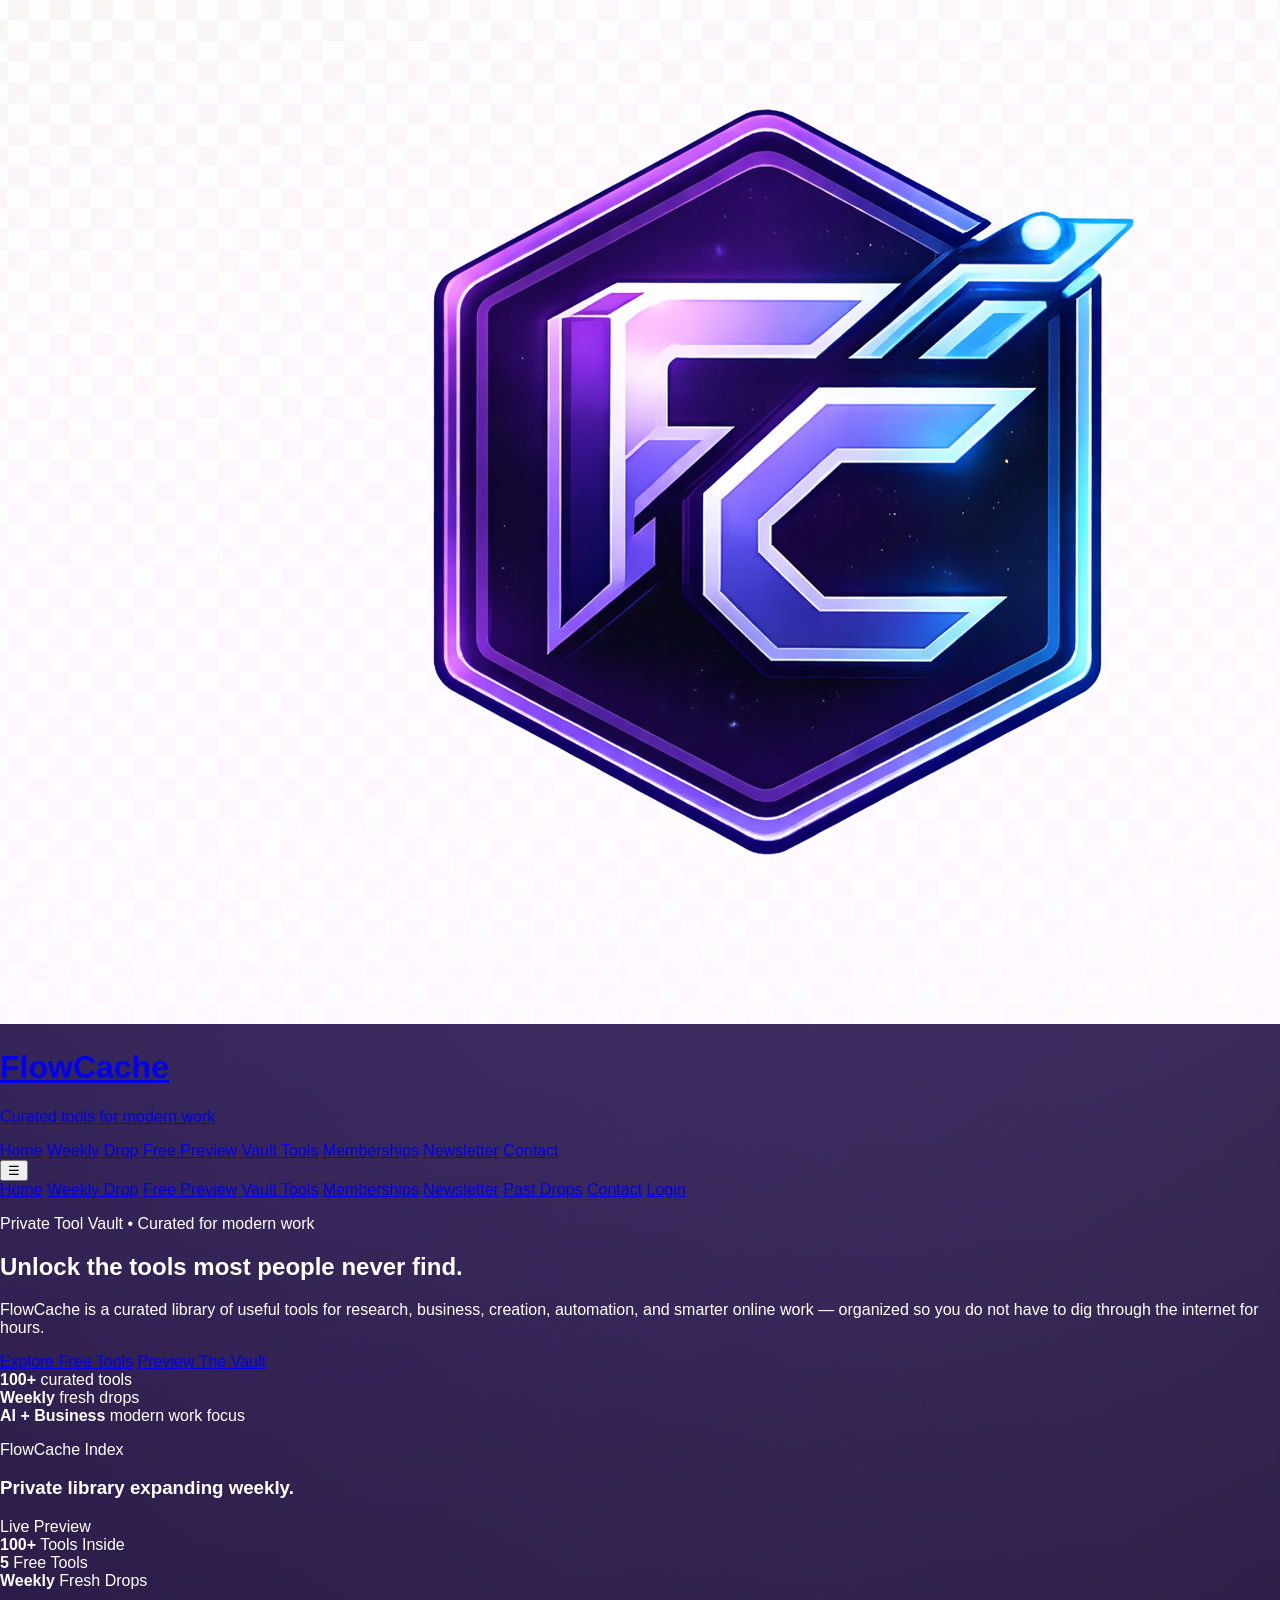
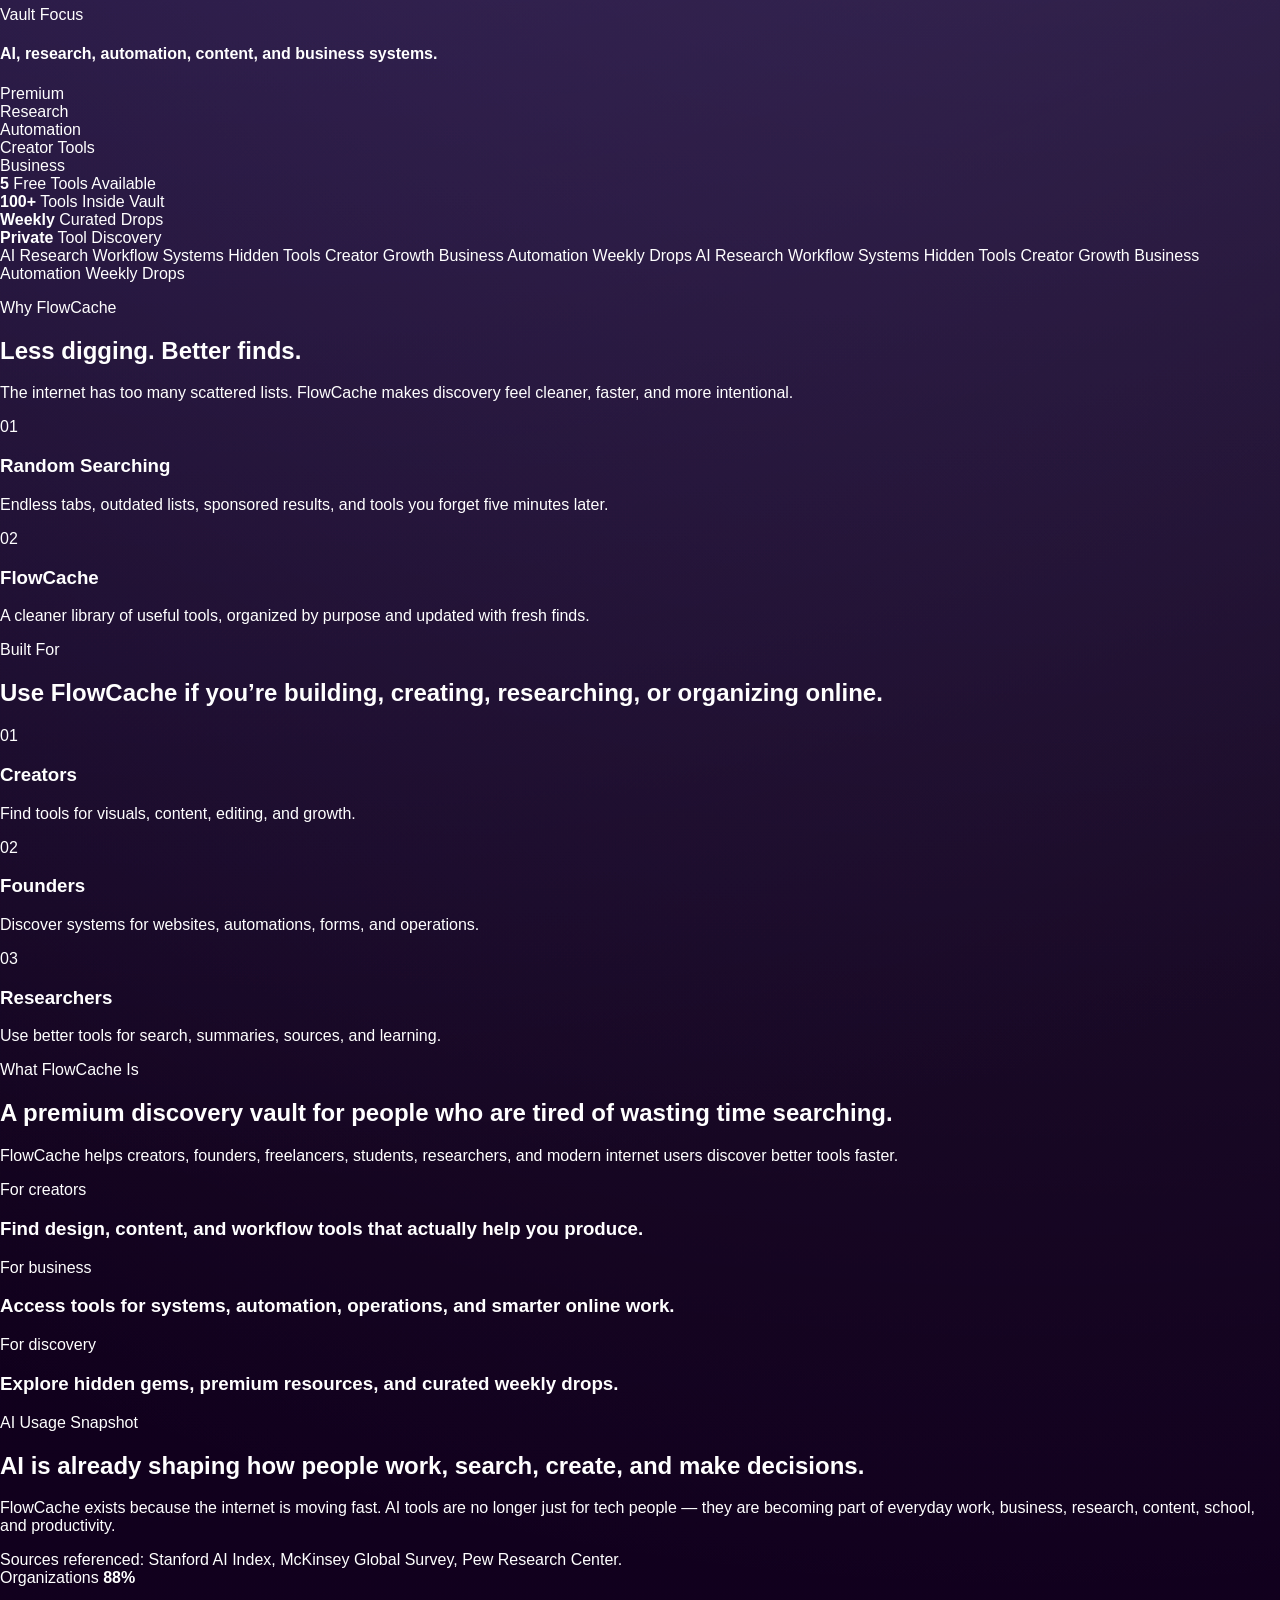
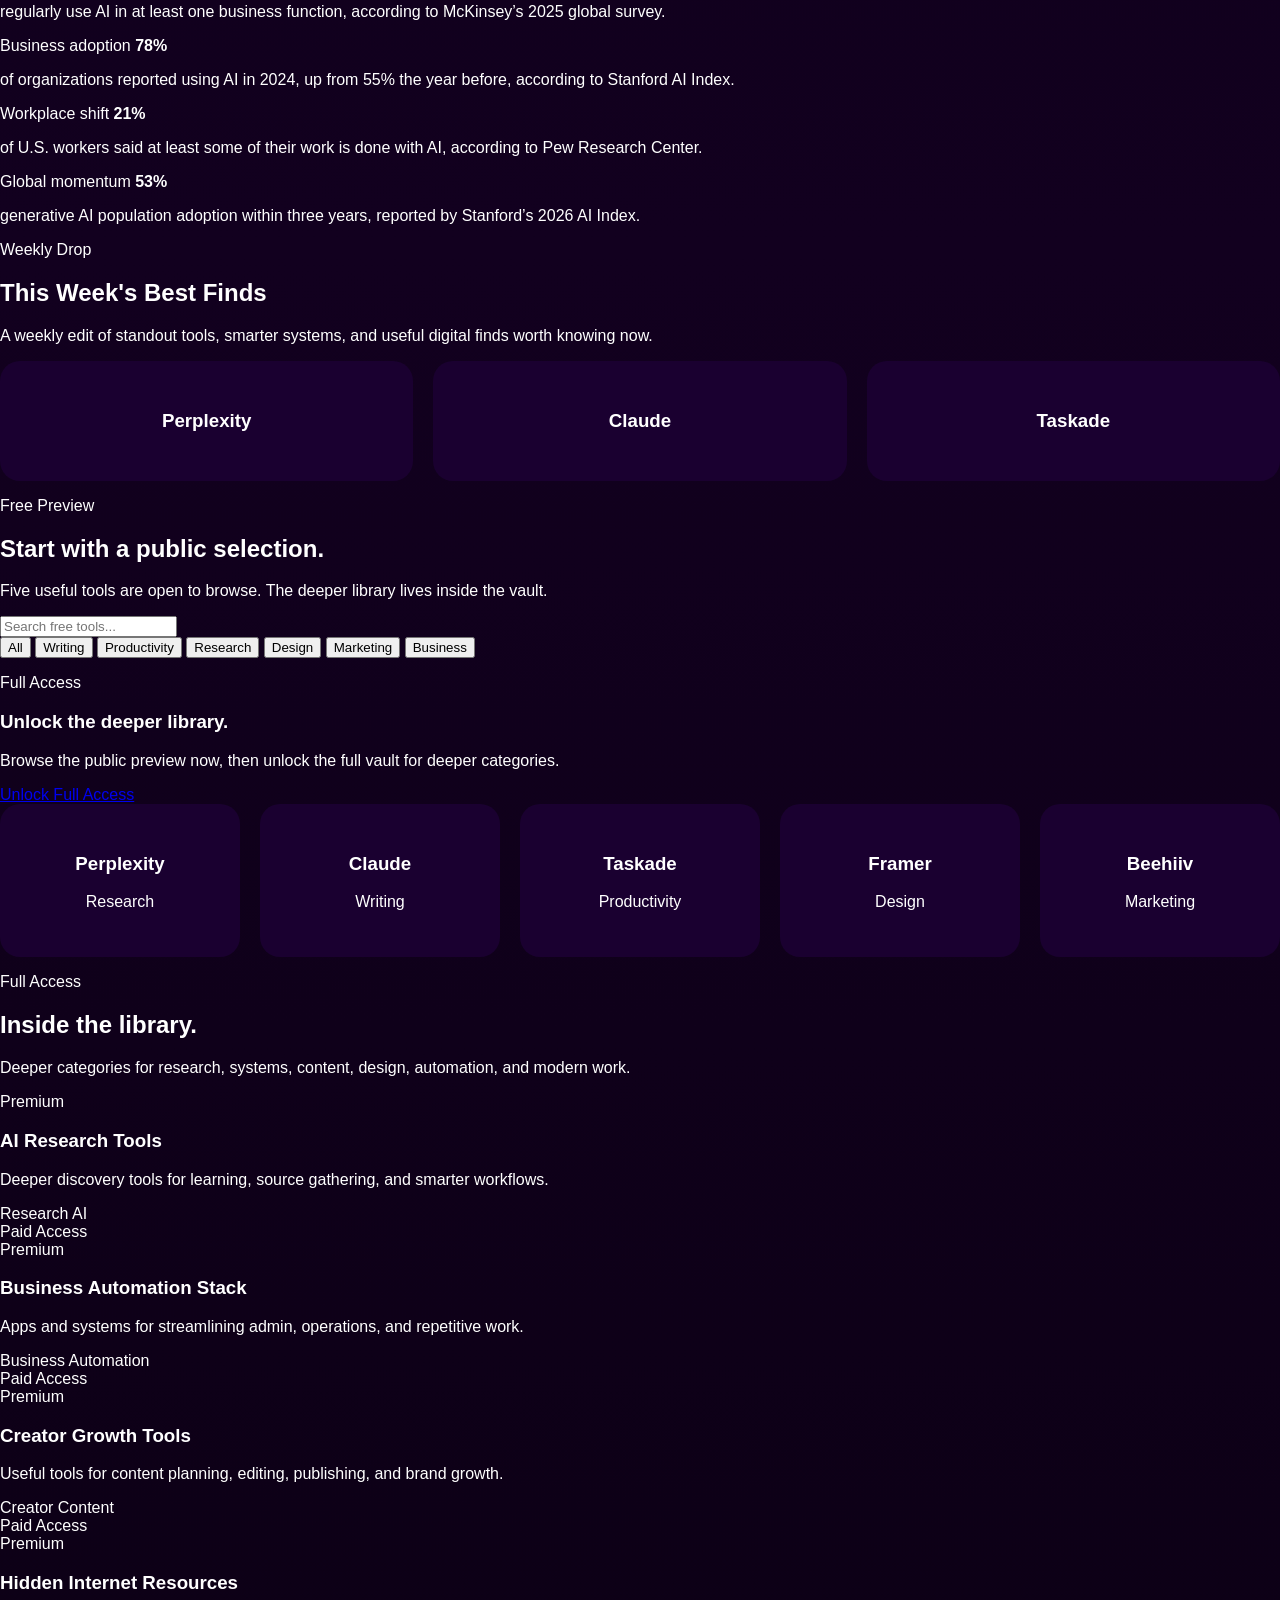
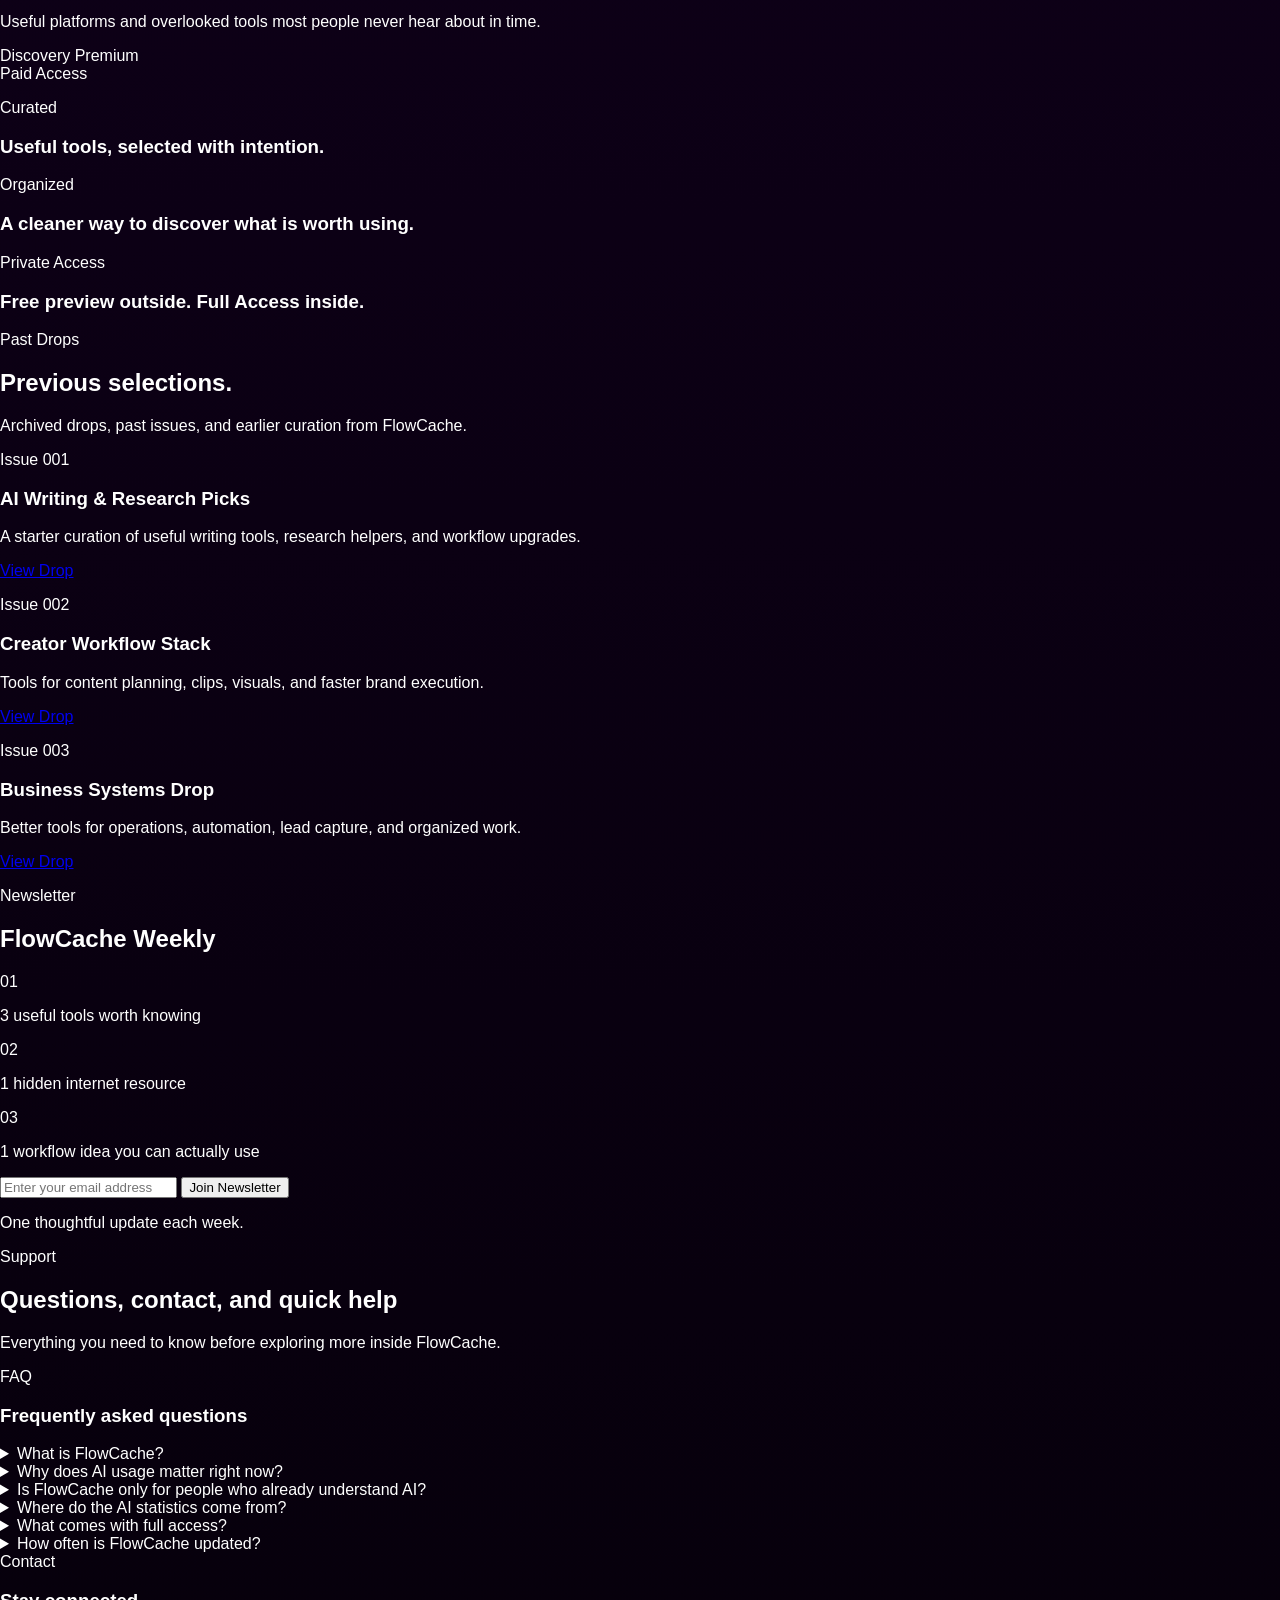
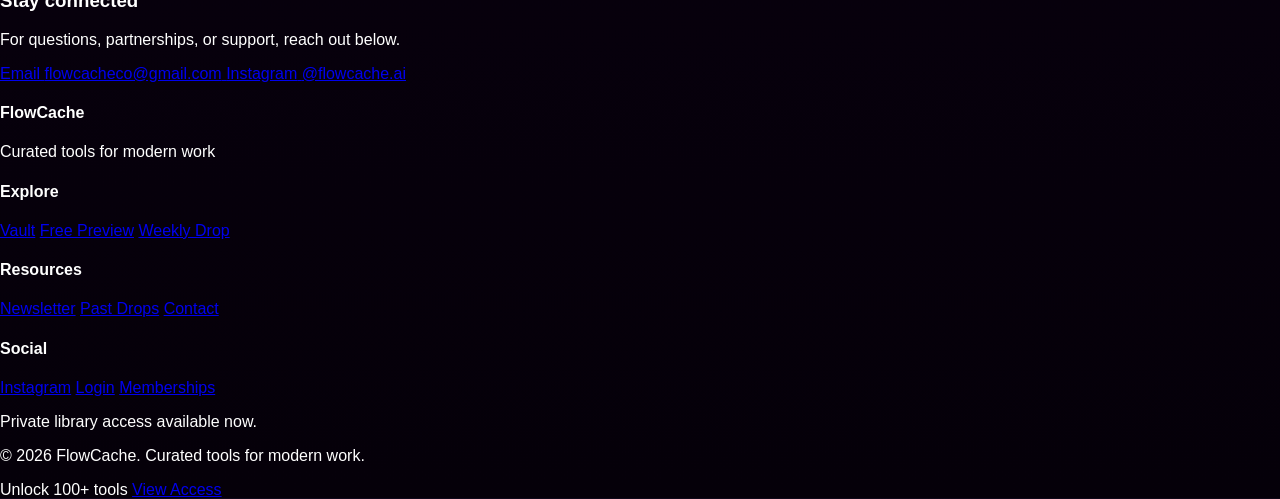
==== commit 0cdfb29b: "Update index.html" ====
--- a/index.html
+++ b/index.html
@@ -1,137 +1,710 @@
 <!DOCTYPE html>
 <html lang="en">
 <head>
-<meta charset="UTF-8" />
-<meta name="viewport" content="width=device-width, initial-scale=1.0" />
-
-<title>FlowCache</title>
-<meta name="description" content="FlowCache is a curated tool vault for AI, business, automation, research, content, and modern digital work." />
-
-<link rel="stylesheet" href="style.css" />
+  <meta charset="UTF-8" />
+  <meta name="viewport" content="width=device-width, initial-scale=1.0" />
+
+  <title>FlowCache</title>
+  <meta
+    name="description"
+    content="FlowCache is a curated tool vault for AI, business, automation, research, content, and modern digital work."
+  />
+
+  <link rel="stylesheet" href="style.css" />
 </head>
 
 <body>
-
-<!-- NAV -->
-<header class="nav">
-  <div class="nav-inner">
-    <div class="logo">
-      <img src="logo.png" />
+  <!-- TOP NAV -->
+  <header class="vault-topbar">
+    <a href="index.html" class="brand-inline" aria-label="FlowCache home">
+      <img src="logo.png" alt="FlowCache logo" class="brand-logo" />
+
       <div>
-        <h1>FlowCache</h1>
-        <span>Curated tools for modern work</span>
+        <h1 class="vault-logo">FlowCache</h1>
+        <p class="vault-sublogo">Curated tools for modern work</p>
+      </div>
+    </a>
+
+    <nav class="desktop-nav" aria-label="Main navigation">
+      <a href="index.html">Home</a>
+      <a href="#weeklyDrop">Weekly Drop</a>
+      <a href="#freePreview">Free Preview</a>
+      <a href="vault.html#vaultTools">Vault Tools</a>
+      <a href="vault.html#memberships">Memberships</a>
+      <a href="newsletter.html">Newsletter</a>
+      <a href="#infoSection">Contact</a>
+    </nav>
+
+    <div class="menu-wrapper">
+      <button class="menu-toggle" id="menuToggle" aria-label="Open menu" type="button">
+        ☰
+      </button>
+
+      <div class="menu-dropdown" id="menuDropdown">
+        <a href="index.html">Home</a>
+        <a href="#weeklyDrop">Weekly Drop</a>
+        <a href="#freePreview">Free Preview</a>
+        <a href="vault.html#vaultTools">Vault Tools</a>
+        <a href="vault.html#memberships">Memberships</a>
+        <a href="newsletter.html">Newsletter</a>
+        <a href="#pastDrops">Past Drops</a>
+        <a href="#infoSection">Contact</a>
+        <a href="login.html">Login</a>
       </div>
     </div>
-
-    <nav class="links">
-      <a href="#freePreview">Free Tools</a>
-      <a href="#weeklyDrop">Weekly</a>
-      <a href="#fullAccess">Vault</a>
-      <a href="newsletter.html">Newsletter</a>
-    </nav>
+  </header>
+
+  <main>
+    <!-- HERO -->
+    <section class="fc-hero" id="home">
+      <div class="fc-hero-glow glow-one"></div>
+      <div class="fc-hero-glow glow-two"></div>
+
+      <div class="fc-hero-inner">
+        <div class="fc-hero-left">
+          <p class="hero-pill">
+            <span class="hero-pill-dot"></span>
+            Private Tool Vault • Curated for modern work
+          </p>
+
+          <h2>
+            Unlock the tools
+            <span>most people never find.</span>
+          </h2>
+
+          <p class="fc-hero-copy">
+            FlowCache is a curated library of useful tools for research, business,
+            creation, automation, and smarter online work — organized so you do not
+            have to dig through the internet for hours.
+          </p>
+
+          <div class="hero-cta-row">
+            <a href="#freePreview" class="hero-btn primary-btn">Explore Free Tools</a>
+            <a href="#fullAccess" class="hero-btn secondary-btn">Preview The Vault</a>
+          </div>
+
+          <div class="hero-signal-row" aria-label="FlowCache highlights">
+            <div class="hero-signal-pill">
+              <span class="signal-dot"></span>
+              <strong>100+</strong>
+              <span>curated tools</span>
+            </div>
+
+            <div class="hero-signal-pill">
+              <span class="signal-dot"></span>
+              <strong>Weekly</strong>
+              <span>fresh drops</span>
+            </div>
+
+            <div class="hero-signal-pill">
+              <span class="signal-dot"></span>
+              <strong>AI + Business</strong>
+              <span>modern work focus</span>
+            </div>
+          </div>
+        </div>
+
+        <aside class="fc-hero-dashboard" aria-label="FlowCache dashboard preview">
+          <div class="dashboard-orb"></div>
+
+          <div class="dashboard-sidebar">
+            <span class="dashboard-logo-dot"></span>
+            <span></span>
+            <span></span>
+            <span></span>
+          </div>
+
+          <div class="dashboard-main">
+            <div class="dashboard-header">
+              <div>
+                <p class="mini-label">FlowCache Index</p>
+                <h3>Private library expanding weekly.</h3>
+              </div>
+
+              <span class="status-pill">
+                <span class="status-dot"></span>
+                Live Preview
+              </span>
+            </div>
+
+            <div class="dashboard-metrics">
+              <div>
+                <strong>100+</strong>
+                <span>Tools Inside</span>
+              </div>
+
+              <div>
+                <strong>5</strong>
+                <span>Free Tools</span>
+              </div>
+
+              <div>
+                <strong>Weekly</strong>
+                <span>Fresh Drops</span>
+              </div>
+            </div>
+
+            <div class="dashboard-focus-card">
+              <div>
+                <p>Vault Focus</p>
+                <h4>AI, research, automation, content, and business systems.</h4>
+              </div>
+
+              <span>Premium</span>
+            </div>
+
+            <div class="dashboard-bars">
+              <div class="dashboard-row">
+                <span>Research</span>
+                <div class="dashboard-bar"><i style="width: 82%"></i></div>
+              </div>
+
+              <div class="dashboard-row">
+                <span>Automation</span>
+                <div class="dashboard-bar"><i style="width: 68%"></i></div>
+              </div>
+
+              <div class="dashboard-row">
+                <span>Creator Tools</span>
+                <div class="dashboard-bar"><i style="width: 74%"></i></div>
+              </div>
+
+              <div class="dashboard-row">
+                <span>Business</span>
+                <div class="dashboard-bar"><i style="width: 79%"></i></div>
+              </div>
+            </div>
+          </div>
+        </aside>
+      </div>
+    </section>
+
+    <!-- PROOF STRIP -->
+    <section class="fc-proof-strip" aria-label="FlowCache proof points">
+      <div class="proof-item">
+        <strong>5</strong>
+        <span>Free Tools Available</span>
+      </div>
+
+      <div class="proof-item">
+        <strong>100+</strong>
+        <span>Tools Inside Vault</span>
+      </div>
+
+      <div class="proof-item">
+        <strong>Weekly</strong>
+        <span>Curated Drops</span>
+      </div>
+
+      <div class="proof-item">
+        <strong>Private</strong>
+        <span>Tool Discovery</span>
+      </div>
+    </section>
+
+    <!-- TICKER -->
+    <section class="tool-ticker" aria-label="Tool categories ticker">
+      <div class="ticker-track">
+        <span>AI Research</span>
+        <span>Workflow Systems</span>
+        <span>Hidden Tools</span>
+        <span>Creator Growth</span>
+        <span>Business Automation</span>
+        <span>Weekly Drops</span>
+        <span>AI Research</span>
+        <span>Workflow Systems</span>
+        <span>Hidden Tools</span>
+        <span>Creator Growth</span>
+        <span>Business Automation</span>
+        <span>Weekly Drops</span>
+      </div>
+    </section>
+
+    <!-- WHY FLOWCACHE -->
+    <section class="comparison-section">
+      <div class="section-heading">
+        <p class="section-label">Why FlowCache</p>
+        <h2>Less digging. Better finds.</h2>
+        <p class="section-copy">
+          The internet has too many scattered lists. FlowCache makes discovery feel cleaner,
+          faster, and more intentional.
+        </p>
+      </div>
+
+      <div class="comparison-grid">
+        <article class="comparison-card muted">
+          <span class="card-number">01</span>
+          <h3>Random Searching</h3>
+          <p>
+            Endless tabs, outdated lists, sponsored results, and tools you forget five minutes later.
+          </p>
+        </article>
+
+        <article class="comparison-card highlight">
+          <span class="card-number">02</span>
+          <h3>FlowCache</h3>
+          <p>
+            A cleaner library of useful tools, organized by purpose and updated with fresh finds.
+          </p>
+        </article>
+      </div>
+    </section>
+
+    <!-- BUILT FOR -->
+    <section class="audience-section">
+      <div class="section-heading">
+        <p class="section-label">Built For</p>
+        <h2>Use FlowCache if you’re building, creating, researching, or organizing online.</h2>
+      </div>
+
+      <div class="audience-grid">
+        <article class="audience-card">
+          <span>01</span>
+          <h3>Creators</h3>
+          <p>Find tools for visuals, content, editing, and growth.</p>
+        </article>
+
+        <article class="audience-card">
+          <span>02</span>
+          <h3>Founders</h3>
+          <p>Discover systems for websites, automations, forms, and operations.</p>
+        </article>
+
+        <article class="audience-card">
+          <span>03</span>
+          <h3>Researchers</h3>
+          <p>Use better tools for search, summaries, sources, and learning.</p>
+        </article>
+      </div>
+    </section>
+
+    <!-- BRAND POSITIONING -->
+    <section class="brand-overview-section" id="whatIsFlowCache">
+      <div class="section-heading">
+        <p class="section-label">What FlowCache Is</p>
+        <h2>A premium discovery vault for people who are tired of wasting time searching.</h2>
+        <p class="section-copy">
+          FlowCache helps creators, founders, freelancers, students, researchers, and modern
+          internet users discover better tools faster.
+        </p>
+      </div>
+
+      <div class="brand-overview-grid">
+        <article class="brand-overview-card">
+          <p class="mini-label">For creators</p>
+          <h3>Find design, content, and workflow tools that actually help you produce.</h3>
+        </article>
+
+        <article class="brand-overview-card">
+          <p class="mini-label">For business</p>
+          <h3>Access tools for systems, automation, operations, and smarter online work.</h3>
+        </article>
+
+        <article class="brand-overview-card">
+          <p class="mini-label">For discovery</p>
+          <h3>Explore hidden gems, premium resources, and curated weekly drops.</h3>
+        </article>
+      </div>
+    </section>
+
+    <!-- AI DATA -->
+    <section class="ai-data-section" id="aiData">
+      <div class="ai-data-glow"></div>
+
+      <div class="ai-data-wrap">
+        <div class="ai-data-copy">
+          <p class="section-label">AI Usage Snapshot</p>
+
+          <h2>AI is already shaping how people work, search, create, and make decisions.</h2>
+
+          <p>
+            FlowCache exists because the internet is moving fast. AI tools are no longer just
+            for tech people — they are becoming part of everyday work, business, research,
+            content, school, and productivity.
+          </p>
+
+          <div class="ai-source-note">
+            Sources referenced: Stanford AI Index, McKinsey Global Survey, Pew Research Center.
+          </div>
+        </div>
+
+        <div class="ai-stat-grid">
+          <article class="ai-stat-card featured">
+            <span class="stat-label">Organizations</span>
+            <strong>88%</strong>
+            <p>regularly use AI in at least one business function, according to McKinsey’s 2025 global survey.</p>
+          </article>
+
+          <article class="ai-stat-card">
+            <span class="stat-label">Business adoption</span>
+            <strong>78%</strong>
+            <p>of organizations reported using AI in 2024, up from 55% the year before, according to Stanford AI Index.</p>
+          </article>
+
+          <article class="ai-stat-card">
+            <span class="stat-label">Workplace shift</span>
+            <strong>21%</strong>
+            <p>of U.S. workers said at least some of their work is done with AI, according to Pew Research Center.</p>
+          </article>
+
+          <article class="ai-stat-card">
+            <span class="stat-label">Global momentum</span>
+            <strong>53%</strong>
+            <p>generative AI population adoption within three years, reported by Stanford’s 2026 AI Index.</p>
+          </article>
+        </div>
+      </div>
+    </section>
+
+    <!-- WEEKLY DROP -->
+    <section class="new-this-week" id="weeklyDrop">
+      <div class="section-heading">
+        <p class="section-label">Weekly Drop</p>
+        <h2>This Week's Best Finds</h2>
+        <p class="section-copy">
+          A weekly edit of standout tools, smarter systems, and useful digital finds worth knowing now.
+        </p>
+      </div>
+
+      <div class="weekly-grid" id="weeklyGrid"></div>
+    </section>
+
+    <!-- FREE PREVIEW -->
+    <section class="free-preview-section" id="freePreview">
+      <div class="section-heading">
+        <p class="section-label">Free Preview</p>
+        <h2>Start with a public selection.</h2>
+        <p class="section-copy">
+          Five useful tools are open to browse. The deeper library lives inside the vault.
+        </p>
+      </div>
+
+      <div class="preview-layout">
+        <div class="preview-toolbar">
+          <input type="text" id="toolSearch" placeholder="Search free tools..." />
+
+          <div class="filter-row">
+            <button class="filter-btn active" data-filter="all" type="button">All</button>
+            <button class="filter-btn" data-filter="Writing" type="button">Writing</button>
+            <button class="filter-btn" data-filter="Productivity" type="button">Productivity</button>
+            <button class="filter-btn" data-filter="Research" type="button">Research</button>
+            <button class="filter-btn" data-filter="Design" type="button">Design</button>
+            <button class="filter-btn" data-filter="Marketing" type="button">Marketing</button>
+            <button class="filter-btn" data-filter="Business" type="button">Business</button>
+          </div>
+        </div>
+
+        <aside class="homepage-unlock-banner">
+          <p class="mini-label">Full Access</p>
+          <h3>Unlock the deeper library.</h3>
+          <p>Browse the public preview now, then unlock the full vault for deeper categories.</p>
+
+          <a
+            href="https://flowcache.lemonsqueezy.com/checkout/buy/da14bb04-717c-43fe-a4aa-21157b08c077"
+            target="_blank"
+            rel="noopener noreferrer"
+            class="unlock-banner-btn"
+          >
+            Unlock Full Access
+          </a>
+        </aside>
+      </div>
+
+      <div class="luxury-vault-shell">
+        <div class="tool-grid" id="toolGrid"></div>
+      </div>
+    </section>
+
+    <!-- FULL ACCESS -->
+    <section class="premium-preview-section" id="fullAccess">
+      <div class="section-heading">
+        <p class="section-label">Full Access</p>
+        <h2>Inside the library.</h2>
+        <p class="section-copy">
+          Deeper categories for research, systems, content, design, automation, and modern work.
+        </p>
+      </div>
+
+      <div class="premium-preview-grid">
+        <article class="tool-card premium-card">
+          <span class="tool-badge">Premium</span>
+          <h3>AI Research Tools</h3>
+          <p>Deeper discovery tools for learning, source gathering, and smarter workflows.</p>
+
+          <div class="tool-meta">
+            <span class="tool-chip">Research</span>
+            <span class="tool-chip">AI</span>
+          </div>
+
+          <span class="locked-pill">Paid Access</span>
+        </article>
+
+        <article class="tool-card premium-card">
+          <span class="tool-badge">Premium</span>
+          <h3>Business Automation Stack</h3>
+          <p>Apps and systems for streamlining admin, operations, and repetitive work.</p>
+
+          <div class="tool-meta">
+            <span class="tool-chip">Business</span>
+            <span class="tool-chip">Automation</span>
+          </div>
+
+          <span class="locked-pill">Paid Access</span>
+        </article>
+
+        <article class="tool-card premium-card">
+          <span class="tool-badge">Premium</span>
+          <h3>Creator Growth Tools</h3>
+          <p>Useful tools for content planning, editing, publishing, and brand growth.</p>
+
+          <div class="tool-meta">
+            <span class="tool-chip">Creator</span>
+            <span class="tool-chip">Content</span>
+          </div>
+
+          <span class="locked-pill">Paid Access</span>
+        </article>
+
+        <article class="tool-card premium-card">
+          <span class="tool-badge">Premium</span>
+          <h3>Hidden Internet Resources</h3>
+          <p>Useful platforms and overlooked tools most people never hear about in time.</p>
+
+          <div class="tool-meta">
+            <span class="tool-chip">Discovery</span>
+            <span class="tool-chip">Premium</span>
+          </div>
+
+          <span class="locked-pill">Paid Access</span>
+        </article>
+      </div>
+    </section>
+
+    <!-- TRUST STRIP -->
+    <section class="trust-strip signature-strip">
+      <article class="trust-card signature-card">
+        <p class="mini-label">Curated</p>
+        <h3>Useful tools, selected with intention.</h3>
+      </article>
+
+      <article class="trust-card signature-card">
+        <p class="mini-label">Organized</p>
+        <h3>A cleaner way to discover what is worth using.</h3>
+      </article>
+
+      <article class="trust-card signature-card">
+        <p class="mini-label">Private Access</p>
+        <h3>Free preview outside. Full Access inside.</h3>
+      </article>
+    </section>
+
+    <!-- PAST DROPS -->
+    <section class="past-drops-section" id="pastDrops">
+      <div class="section-heading">
+        <p class="section-label">Past Drops</p>
+        <h2>Previous selections.</h2>
+        <p class="section-copy">
+          Archived drops, past issues, and earlier curation from FlowCache.
+        </p>
+      </div>
+
+      <div class="past-drops-grid">
+        <article class="drop-card">
+          <p class="drop-meta">Issue 001</p>
+          <h3>AI Writing & Research Picks</h3>
+          <p>A starter curation of useful writing tools, research helpers, and workflow upgrades.</p>
+          <a href="newsletter.html" class="tool-link">View Drop</a>
+        </article>
+
+        <article class="drop-card">
+          <p class="drop-meta">Issue 002</p>
+          <h3>Creator Workflow Stack</h3>
+          <p>Tools for content planning, clips, visuals, and faster brand execution.</p>
+          <a href="newsletter.html" class="tool-link">View Drop</a>
+        </article>
+
+        <article class="drop-card">
+          <p class="drop-meta">Issue 003</p>
+          <h3>Business Systems Drop</h3>
+          <p>Better tools for operations, automation, lead capture, and organized work.</p>
+          <a href="newsletter.html" class="tool-link">View Drop</a>
+        </article>
+      </div>
+    </section>
+
+    <!-- NEWSLETTER -->
+    <section class="private-access-section" id="newsletterSection">
+      <div class="private-access-card">
+        <p class="section-label">Newsletter</p>
+        <h2>FlowCache Weekly</h2>
+
+        <div class="newsletter-preview-list">
+          <div>
+            <span>01</span>
+            <p>3 useful tools worth knowing</p>
+          </div>
+
+          <div>
+            <span>02</span>
+            <p>1 hidden internet resource</p>
+          </div>
+
+          <div>
+            <span>03</span>
+            <p>1 workflow idea you can actually use</p>
+          </div>
+        </div>
+
+        <form
+          class="newsletter-form private-form"
+          action="https://formspree.io/f/mpqyyzdg"
+          method="POST"
+        >
+          <input type="email" name="email" placeholder="Enter your email address" required />
+          <button type="submit">Join Newsletter</button>
+        </form>
+
+        <p class="private-note">One thoughtful update each week.</p>
+      </div>
+    </section>
+
+    <!-- FAQ + CONTACT -->
+    <section class="info-section" id="infoSection">
+      <div class="section-heading-wrap">
+        <span class="section-kicker">Support</span>
+        <h2 class="section-title">Questions, contact, and quick help</h2>
+        <p class="section-subtext">
+          Everything you need to know before exploring more inside FlowCache.
+        </p>
+      </div>
+
+      <div class="info-grid">
+        <article class="info-panel faq-panel">
+          <div class="panel-top">
+            <span class="panel-label">FAQ</span>
+            <h3>Frequently asked questions</h3>
+          </div>
+
+          <div class="faq-list">
+            <details class="faq-item">
+              <summary>What is FlowCache?</summary>
+              <p>
+                FlowCache is a curated discovery vault for useful digital tools, AI platforms,
+                business resources, creator systems, and hidden internet finds.
+              </p>
+            </details>
+
+            <details class="faq-item">
+              <summary>Why does AI usage matter right now?</summary>
+              <p>
+                AI is becoming part of everyday work, research, content creation, marketing,
+                business operations, and school. FlowCache helps people find better tools faster
+                instead of digging through random lists and outdated recommendations.
+              </p>
+            </details>
+
+            <details class="faq-item">
+              <summary>Is FlowCache only for people who already understand AI?</summary>
+              <p>
+                No. FlowCache is built to make tool discovery easier for beginners, creators,
+                small business owners, students, researchers, and people who want useful resources
+                without needing to be super technical.
+              </p>
+            </details>
+
+            <details class="faq-item">
+              <summary>Where do the AI statistics come from?</summary>
+              <p>
+                The homepage references public research from sources like Stanford AI Index,
+                McKinsey, and Pew Research Center to show how quickly AI tools are becoming part
+                of work and daily life.
+              </p>
+            </details>
+
+            <details class="faq-item">
+              <summary>What comes with full access?</summary>
+              <p>
+                Full access opens the deeper FlowCache library, including premium tools,
+                expanded categories, hidden resources, and more curated recommendations beyond
+                the public preview.
+              </p>
+            </details>
+
+            <details class="faq-item">
+              <summary>How often is FlowCache updated?</summary>
+              <p>
+                FlowCache is designed around fresh drops and ongoing curation, so the library can
+                keep growing as better tools and resources are discovered.
+              </p>
+            </details>
+          </div>
+        </article>
+
+        <article class="info-panel contact-panel">
+          <div class="panel-top">
+            <span class="panel-label">Contact</span>
+            <h3>Stay connected</h3>
+          </div>
+
+          <p class="contact-copy">
+            For questions, partnerships, or support, reach out below.
+          </p>
+
+          <div class="contact-stack">
+            <a href="mailto:flowcacheco@gmail.com" class="contact-card">
+              <span class="contact-title">Email</span>
+              <span class="contact-value">flowcacheco@gmail.com</span>
+            </a>
+
+            <a href="https://instagram.com/flowcache.ai" target="_blank" rel="noopener noreferrer" class="contact-card">
+              <span class="contact-title">Instagram</span>
+              <span class="contact-value">@flowcache.ai</span>
+            </a>
+          </div>
+        </article>
+      </div>
+    </section>
+  </main>
+
+  <!-- FOOTER -->
+  <footer class="vault-footer home-footer">
+    <div class="footer-grid">
+      <div class="footer-brand-block">
+        <h4>FlowCache</h4>
+        <p>Curated tools for modern work</p>
+      </div>
+
+      <div>
+        <h4>Explore</h4>
+        <a href="vault.html">Vault</a>
+        <a href="#freePreview">Free Preview</a>
+        <a href="#weeklyDrop">Weekly Drop</a>
+      </div>
+
+      <div>
+        <h4>Resources</h4>
+        <a href="newsletter.html">Newsletter</a>
+        <a href="#pastDrops">Past Drops</a>
+        <a href="#infoSection">Contact</a>
+      </div>
+
+      <div>
+        <h4>Social</h4>
+        <a href="https://instagram.com/flowcache.ai" target="_blank" rel="noopener noreferrer">Instagram</a>
+        <a href="login.html">Login</a>
+        <a href="vault.html#memberships">Memberships</a>
+      </div>
+    </div>
+
+    <p class="vault-count">Private library access available now.</p>
+    <p class="copyright">© 2026 FlowCache. Curated tools for modern work.</p>
+  </footer>
+
+  <div class="mobile-sticky-cta">
+    <span>Unlock 100+ tools</span>
+    <a href="#fullAccess">View Access</a>
   </div>
-</header>
-
-<!-- HERO -->
-<section class="hero">
-
-  <div class="hero-bg"></div>
-
-  <div class="hero-inner">
-
-    <div class="hero-left">
-
-      <div class="pill">PRIVATE TOOL VAULT</div>
-
-      <h2>
-        Unlock tools
-        <span>most people never find</span>
-      </h2>
-
-      <p>
-        A curated library of powerful tools for research, business, content, and automation —
-        organized so you stop wasting time searching.
-      </p>
-
-      <div class="cta">
-        <a href="#freePreview" class="btn primary">Explore Free Tools</a>
-        <a href="#fullAccess" class="btn secondary">Preview Vault</a>
-      </div>
-
-      <div class="stats">
-        <div><strong>100+</strong><span>Tools</span></div>
-        <div><strong>Weekly</strong><span>Drops</span></div>
-        <div><strong>Private</strong><span>Access</span></div>
-      </div>
-
-    </div>
-
-    <!-- RIGHT PANEL -->
-    <div class="hero-card">
-
-      <div class="card-top">
-        <span>FlowCache Index</span>
-        <div class="live-dot"></div>
-      </div>
-
-      <div class="card-body">
-        <h3>Live system overview</h3>
-
-        <div class="bars">
-          <div><span>Research</span><i style="width:80%"></i></div>
-          <div><span>Automation</span><i style="width:70%"></i></div>
-          <div><span>Creator</span><i style="width:75%"></i></div>
-          <div><span>Business</span><i style="width:78%"></i></div>
-        </div>
-
-      </div>
-
-    </div>
-
-  </div>
-
-</section>
-
-<!-- PROOF -->
-<section class="proof">
-  <div><strong>5</strong><span>Free Tools</span></div>
-  <div><strong>100+</strong><span>Vault Tools</span></div>
-  <div><strong>Weekly</strong><span>Drops</span></div>
-  <div><strong id="liveUsers">128</strong><span>Active Users</span></div>
-</section>
-
-<!-- WEEKLY -->
-<section id="weeklyDrop" class="section">
-  <h2>This Week</h2>
-  <div id="weeklyGrid"></div>
-</section>
-
-<!-- FREE -->
-<section id="freePreview" class="section">
-  <h2>Free Preview</h2>
-
-  <input id="toolSearch" placeholder="Search tools..." />
-
-  <div id="toolGrid"></div>
-</section>
-
-<!-- VAULT -->
-<section id="fullAccess" class="section">
-  <h2>Inside the Vault</h2>
-
-  <div class="vault-grid">
-    <div class="vault-card">AI Research Tools</div>
-    <div class="vault-card">Automation Systems</div>
-    <div class="vault-card">Creator Growth</div>
-    <div class="vault-card">Hidden Internet Tools</div>
-  </div>
-
-  <a class="unlock" href="https://flowcache.lemonsqueezy.com/checkout/buy/da14bb04-717c-43fe-a4aa-21157b08c077">
-    Unlock Full Access
-  </a>
-</section>
-
-<script src="script.js"></script>
-
+
+  <script src="script.js"></script>
 </body>
 </html>
--- a/style.css
+++ b/style.css
@@ -1,1616 +1,139 @@
-:root {
-  --bg: #07000d;
-  --bg-2: #12001f;
-  --purple: #7e5cff;
-  --purple-soft: #d8c3ff;
-  --lavender: #eadfff;
-  --text: #ffffff;
-  --muted: rgba(255, 255, 255, 0.72);
-  --muted-2: rgba(255, 255, 255, 0.55);
-  --line: rgba(255, 255, 255, 0.12);
-  --glass: rgba(255, 255, 255, 0.075);
-  --glass-2: rgba(255, 255, 255, 0.045);
-  --shadow: 0 24px 70px rgba(0, 0, 0, 0.34);
-  --radius-xl: 34px;
-  --radius-lg: 26px;
-  --radius-md: 18px;
-  --max: 1200px;
+body {
+  margin:0;
+  font-family: Inter, sans-serif;
+  color:white;
+  background:
+  radial-gradient(circle at 20% 0%, #7e5cff55, transparent 40%),
+  radial-gradient(circle at 80% 10%, #d8c3ff33, transparent 40%),
+  linear-gradient(#07000d,#12001f,#050009);
 }
 
-* {
-  margin: 0;
-  padding: 0;
-  box-sizing: border-box;
-  font-family: Inter, Arial, Helvetica, sans-serif;
+/* NAV */
+.nav {
+  position:sticky;
+  top:0;
+  backdrop-filter:blur(10px);
+  padding:15px;
 }
 
-html {
-  scroll-behavior: smooth;
+.nav-inner {
+  display:flex;
+  justify-content:space-between;
+  align-items:center;
 }
 
-body {
-  min-height: 100vh;
-  color: var(--text);
-  background:
-    radial-gradient(circle at top left, rgba(126, 92, 255, 0.42), transparent 36%),
-    radial-gradient(circle at top right, rgba(216, 180, 255, 0.18), transparent 28%),
-    linear-gradient(180deg, #07000d 0%, #12001f 48%, #050009 100%);
-  overflow-x: hidden;
+.logo {
+  display:flex;
+  gap:10px;
+  align-items:center;
 }
 
-a {
-  color: inherit;
+.links a {
+  margin:0 10px;
+  color:#ccc;
+  text-decoration:none;
 }
 
-img {
-  max-width: 100%;
-  display: block;
+/* HERO */
+.hero {
+  padding:120px 20px;
+  position:relative;
 }
 
-button,
-input {
-  font: inherit;
+.hero-bg {
+  position:absolute;
+  inset:0;
+  background:
+  radial-gradient(circle at 10% 10%, #7e5cff44, transparent 40%),
+  radial-gradient(circle at 90% 20%, #d8c3ff22, transparent 40%);
 }
 
-/* =========================
-   NAV
-========================= */
-
-.vault-topbar {
-  position: sticky;
-  top: 0;
-  z-index: 1000;
-  min-height: 86px;
-  display: flex;
-  justify-content: space-between;
-  align-items: center;
-  gap: 18px;
-  padding: 16px 40px;
-  background: rgba(8, 3, 18, 0.72);
-  border-bottom: 1px solid rgba(255, 255, 255, 0.08);
-  backdrop-filter: blur(18px);
+.hero-inner {
+  display:grid;
+  grid-template-columns:1fr 1fr;
+  gap:40px;
+  max-width:1100px;
+  margin:auto;
 }
 
-.brand-inline {
-  display: flex;
-  align-items: center;
-  gap: 14px;
-  text-decoration: none;
-  min-width: fit-content;
+.hero-left h2 {
+  font-size:60px;
 }
 
-.brand-logo {
-  width: 58px;
-  height: 58px;
-  object-fit: cover;
-  border-radius: 14px;
-  background: rgba(255, 255, 255, 0.08);
-  border: 1px solid rgba(255, 255, 255, 0.1);
+.hero-left span {
+  background:linear-gradient(#fff,#d8c3ff);
+  -webkit-background-clip:text;
+  color:transparent;
 }
 
-.vault-logo {
-  margin: 0;
-  font-size: 1.65rem;
-  letter-spacing: -0.04em;
-  line-height: 1;
+.btn {
+  padding:12px 20px;
+  border-radius:30px;
 }
 
-.vault-sublogo {
-  margin-top: 5px;
-  font-size: 0.86rem;
-  color: rgba(255, 255, 255, 0.68);
+.primary {
+  background:white;
+  color:black;
 }
 
-.desktop-nav {
-  display: flex;
-  align-items: center;
-  justify-content: center;
-  gap: 6px;
-  padding: 7px;
-  border-radius: 999px;
-  background: rgba(255, 255, 255, 0.045);
-  border: 1px solid rgba(255, 255, 255, 0.08);
+.secondary {
+  border:1px solid white;
 }
 
-.desktop-nav a {
-  text-decoration: none;
-  color: rgba(255, 255, 255, 0.72);
-  font-size: 0.84rem;
-  font-weight: 700;
-  padding: 10px 12px;
-  border-radius: 999px;
-  transition: 0.2s ease;
-  white-space: nowrap;
+.hero-card {
+  background:#1a0030;
+  padding:20px;
+  border-radius:20px;
 }
 
-.desktop-nav a:hover {
-  color: white;
-  background: rgba(255, 255, 255, 0.08);
+.bars div {
+  margin:10px 0;
 }
 
-.menu-wrapper {
-  position: relative;
+.bars i {
+  display:block;
+  height:8px;
+  background:linear-gradient(#fff,#7e5cff);
 }
 
-.menu-toggle {
-  width: 52px;
-  height: 52px;
-  border-radius: 16px;
-  border: 1px solid rgba(255, 255, 255, 0.14);
-  background: rgba(255, 255, 255, 0.08);
-  color: #fff;
-  font-size: 1.45rem;
-  cursor: pointer;
-  transition: 0.25s ease;
+/* PROOF */
+.proof {
+  display:grid;
+  grid-template-columns:repeat(4,1fr);
+  text-align:center;
+  padding:40px;
 }
 
-.menu-toggle:hover {
-  transform: translateY(-1px);
-  background: rgba(255, 255, 255, 0.13);
+/* SECTION */
+.section {
+  max-width:1100px;
+  margin:auto;
+  padding:60px 20px;
 }
 
-.menu-dropdown {
-  position: absolute;
-  top: 64px;
-  right: 0;
-  width: 245px;
-  display: none;
-  flex-direction: column;
-  gap: 8px;
-  padding: 14px;
-  border-radius: 22px;
-  background: rgba(18, 8, 34, 0.96);
-  border: 1px solid rgba(255, 255, 255, 0.11);
-  box-shadow: 0 24px 55px rgba(0, 0, 0, 0.35);
-  backdrop-filter: blur(20px);
+/* GRID */
+#toolGrid, #weeklyGrid {
+  display:grid;
+  grid-template-columns:repeat(auto-fit,minmax(200px,1fr));
+  gap:20px;
 }
 
-.menu-dropdown.show {
-  display: flex;
+/* VAULT */
+.vault-grid {
+  display:grid;
+  grid-template-columns:repeat(4,1fr);
+  gap:20px;
 }
 
-.menu-dropdown a {
-  text-decoration: none;
-  padding: 13px 14px;
-  border-radius: 14px;
-  font-weight: 700;
-  color: rgba(255, 255, 255, 0.86);
+.vault-card {
+  background:#1a0030;
+  padding:30px;
+  border-radius:20px;
+  text-align:center;
 }
 
-.menu-dropdown a:hover {
-  background: rgba(255, 255, 255, 0.09);
-  color: #fff;
+.unlock {
+  display:block;
+  margin-top:30px;
+  text-align:center;
 }
-
-/* =========================
-   HERO
-========================= */
-
-.fc-hero {
-  position: relative;
-  overflow: hidden;
-  padding: 112px 22px 92px;
-  color: #fff;
-  background:
-    radial-gradient(circle at 12% 10%, rgba(126, 92, 255, 0.55), transparent 34%),
-    radial-gradient(circle at 82% 18%, rgba(226, 181, 255, 0.24), transparent 32%),
-    radial-gradient(circle at 55% 90%, rgba(126, 92, 255, 0.18), transparent 34%),
-    linear-gradient(135deg, #09000f 0%, #170028 46%, #050009 100%);
-}
-
-.fc-hero::before {
-  content: "";
-  position: absolute;
-  inset: 0;
-  background:
-    linear-gradient(rgba(255, 255, 255, 0.035) 1px, transparent 1px),
-    linear-gradient(90deg, rgba(255, 255, 255, 0.035) 1px, transparent 1px);
-  background-size: 46px 46px;
-  mask-image: linear-gradient(to bottom, black, transparent 86%);
-  pointer-events: none;
-}
-
-.fc-hero::after {
-  content: "";
-  position: absolute;
-  inset: auto 0 0 0;
-  height: 160px;
-  background: linear-gradient(to bottom, transparent, rgba(5, 0, 9, 0.88));
-  pointer-events: none;
-}
-
-.fc-hero-glow {
-  position: absolute;
-  border-radius: 999px;
-  filter: blur(95px);
-  pointer-events: none;
-}
-
-.fc-hero-glow.glow-one {
-  width: 440px;
-  height: 440px;
-  top: -145px;
-  left: -130px;
-  background: rgba(167, 139, 250, 0.38);
-}
-
-.fc-hero-glow.glow-two {
-  width: 350px;
-  height: 350px;
-  top: 90px;
-  right: -115px;
-  background: rgba(226, 181, 255, 0.2);
-}
-
-.fc-hero-inner {
-  position: relative;
-  z-index: 2;
-  max-width: 1180px;
-  margin: 0 auto;
-  display: grid;
-  grid-template-columns: minmax(0, 1.05fr) minmax(350px, 0.95fr);
-  gap: 52px;
-  align-items: center;
-}
-
-.fc-hero-left {
-  max-width: 690px;
-}
-
-.hero-pill {
-  display: inline-flex;
-  align-items: center;
-  gap: 9px;
-  width: fit-content;
-  margin: 0 0 22px;
-  padding: 9px 14px;
-  border-radius: 999px;
-  border: 1px solid rgba(255, 255, 255, 0.18);
-  background: rgba(255, 255, 255, 0.07 5);
-  backdrop-filter: blur(18px);
-  color: rgba(255, 255, 255, 0.78);
-  font-size: 0.8rem;
-  letter-spacing: 0.045em;
-  box-shadow:
-    inset 0 1px 0 rgba(255, 255, 255, 0.1),
-    0 16px 38px rgba(0, 0, 0, 0.22);
-}
-
-.hero-pill-dot,
-.signal-dot,
-.status-dot {
-  width: 7px;
-  height: 7px;
-  border-radius: 999px;
-  background: #d8c3ff;
-  box-shadow: 0 0 18px rgba(216, 195, 255, 0.95);
-  flex: 0 0 auto;
-}
-
-.fc-hero h2 {
-  margin: 0;
-  max-width: 760px;
-  font-size: clamp(3.15rem, 7.5vw, 6.25rem);
-  line-height: 0.92;
-  letter-spacing: -0.075em;
-  font-weight: 850;
-}
-
-.fc-hero h2 span {
-  display: block;
-  background: linear-gradient(90deg, #ffffff 0%, #eadfff 42%, #a78bfa 100%);
-  -webkit-background-clip: text;
-  background-clip: text;
-  color: transparent;
-}
-
-.fc-hero-copy {
-  max-width: 625px;
-  margin: 24px 0 0;
-  color: rgba(255, 255, 255, 0.72);
-  font-size: 1.03rem;
-  line-height: 1.75;
-}
-
-.hero-cta-row {
-  display: flex;
-  flex-wrap: wrap;
-  gap: 14px;
-  margin-top: 32px;
-}
-
-.hero-btn,
-.primary-btn,
-.secondary-btn {
-  min-height: 50px;
-  padding: 0 21px;
-  border-radius: 999px;
-  display: inline-flex;
-  align-items: center;
-  justify-content: center;
-  text-decoration: none;
-  font-weight: 750;
-  font-size: 0.94rem;
-  transition:
-    transform 0.25s ease,
-    box-shadow 0.25s ease,
-    border-color 0.25s ease,
-    background 0.25s ease;
-}
-
-.hero-btn:hover,
-.primary-btn:hover,
-.secondary-btn:hover {
-  transform: translateY(-2px);
-}
-
-.primary-btn {
-  color: #140020;
-  background: linear-gradient(135deg, #ffffff 0%, #ddcaff 100%);
-  box-shadow:
-    0 20px 48px rgba(167, 139, 250, 0.35),
-    inset 0 1px 0 rgba(255, 255, 255, 0.85);
-}
-
-.secondary-btn {
-  color: #fff;
-  border: 1px solid rgba(255, 255, 255, 0.22);
-  background: rgba(255, 255, 255, 0.075);
-  backdrop-filter: blur(18px);
-  box-shadow: inset 0 1px 0 rgba(255, 255, 255, 0.08);
-}
-
-.secondary-btn:hover {
-  background: rgba(255, 255, 255, 0.12);
-}
-
-.hero-signal-row {
-  display: flex;
-  flex-wrap: wrap;
-  gap: 11px;
-  margin-top: 23px;
-}
-
-.hero-signal-pill {
-  display: inline-flex;
-  align-items: center;
-  gap: 8px;
-  min-height: 38px;
-  padding: 9px 12px;
-  border-radius: 999px;
-  border: 1px solid rgba(255, 255, 255, 0.135);
-  background: rgba(255, 255, 255, 0.065);
-  backdrop-filter: blur(18px);
-  color: rgba(255, 255, 255, 0.66);
-  font-size: 0.79rem;
-  white-space: nowrap;
-  box-shadow: inset 0 1px 0 rgba(255, 255, 255, 0.07);
-}
-
-.hero-signal-pill strong {
-  color: #fff;
-  font-weight: 850;
-}
-
-/* =========================
-   HERO DASHBOARD
-========================= */
-
-.fc-hero-dashboard {
-  position: relative;
-  overflow: hidden;
-  display: grid;
-  grid-template-columns: 48px 1fr;
-  gap: 18px;
-  border-radius: 34px;
-  padding: 20px;
-  border: 1px solid rgba(255, 255, 255, 0.16);
-  background:
-    linear-gradient(145deg, rgba(255, 255, 255, 0.145), rgba(255, 255, 255, 0.045)),
-    rgba(18, 0, 31, 0.68);
-  backdrop-filter: blur(26px);
-  box-shadow:
-    0 30px 95px rgba(0, 0, 0, 0.44),
-    inset 0 1px 0 rgba(255, 255, 255, 0.12);
-}
-
-.fc-hero-dashboard::before {
-  content: "";
-  position: absolute;
-  inset: 0;
-  background:
-    radial-gradient(circle at 15% 8%, rgba(255, 255, 255, 0.18), transparent 20%),
-    radial-gradient(circle at 82% 18%, rgba(199, 168, 255, 0.20), transparent 28%);
-  pointer-events: none;
-}
-
-.dashboard-orb {
-  position: absolute;
-  width: 190px;
-  height: 190px;
-  right: -80px;
-  top: -70px;
-  border-radius: 999px;
-  background: rgba(216, 195, 255, 0.24);
-  filter: blur(42px);
-  pointer-events: none;
-}
-
-.dashboard-sidebar,
-.dashboard-main {
-  position: relative;
-  z-index: 2;
-}
-
-.dashboard-sidebar {
-  display: flex;
-  flex-direction: column;
-  align-items: center;
-  gap: 13px;
-  padding: 12px 0;
-  border-radius: 22px;
-  background: rgba(255, 255, 255, 0.065);
-  border: 1px solid rgba(255, 255, 255, 0.1);
-}
-
-.dashboard-sidebar span {
-  width: 8px;
-  height: 8px;
-  border-radius: 999px;
-  background: rgba(255, 255, 255, 0.28);
-}
-
-.dashboard-sidebar .dashboard-logo-dot {
-  width: 13px;
-  height: 13px;
-  background: #d8c3ff;
-  box-shadow: 0 0 20px rgba(216, 195, 255, 0.9);
-}
-
-.dashboard-main {
-  min-width: 0;
-}
-
-.dashboard-header {
-  display: flex;
-  justify-content: space-between;
-  gap: 18px;
-  align-items: flex-start;
-  margin-bottom: 18px;
-}
-
-.mini-label {
-  margin: 0 0 8px;
-  color: rgba(255, 255, 255, 0.52);
-  font-size: 0.72rem;
-  text-transform: uppercase;
-  letter-spacing: 0.12em;
-}
-
-.dashboard-header h3 {
-  margin: 0;
-  max-width: 285px;
-  color: #fff;
-  font-size: 1.34rem;
-  line-height: 1.12;
-  letter-spacing: -0.045em;
-}
-
-.status-pill {
-  display: inline-flex;
-  align-items: center;
-  gap: 7px;
-  padding: 7px 10px;
-  border-radius: 999px;
-  border: 1px solid rgba(216, 195, 255, 0.22);
-  background: rgba(216, 195, 255, 0.11);
-  color: #eadfff;
-  font-size: 0.74rem;
-  white-space: nowrap;
-}
-
-.dashboard-metrics {
-  display: grid;
-  grid-template-columns: repeat(3, 1fr);
-  gap: 11px;
-  margin-bottom: 14px;
-}
-
-.dashboard-metrics > div {
-  min-height: 92px;
-  padding: 14px;
-  border-radius: 22px;
-  border: 1px solid rgba(255, 255, 255, 0.115);
-  background: rgba(255, 255, 255, 0.068);
-  box-shadow: inset 0 1px 0 rgba(255, 255, 255, 0.075);
-}
-
-.dashboard-metrics strong {
-  display: block;
-  margin-bottom: 9px;
-  color: #fff;
-  font-size: 1.45rem;
-  line-height: 1;
-  letter-spacing: -0.055em;
-}
-
-.dashboard-metrics span {
-  display: block;
-  color: rgba(255, 255, 255, 0.54);
-  font-size: 0.72rem;
-  line-height: 1.25;
-}
-
-.dashboard-focus-card {
-  position: relative;
-  z-index: 2;
-  display: flex;
-  justify-content: space-between;
-  align-items: flex-start;
-  gap: 14px;
-  padding: 16px;
-  margin-bottom: 14px;
-  border-radius: 24px;
-  border: 1px solid rgba(255, 255, 255, 0.11);
-  background:
-    radial-gradient(circle at 20% 10%, rgba(216, 195, 255, 0.18), transparent 34%),
-    rgba(255, 255, 255, 0.065);
-}
-
-.dashboard-focus-card p {
-  margin: 0 0 7px;
-  color: rgba(255, 255, 255, 0.52);
-  font-size: 0.72rem;
-  text-transform: uppercase;
-  letter-spacing: 0.12em;
-}
-
-.dashboard-focus-card h4 {
-  margin: 0;
-  max-width: 310px;
-  color: rgba(255, 255, 255, 0.88);
-  font-size: 0.96rem;
-  line-height: 1.45;
-  font-weight: 650;
-}
-
-.dashboard-focus-card > span {
-  flex: 0 0 auto;
-  padding: 6px 9px;
-  border-radius: 999px;
-  color: #160020;
-  background: linear-gradient(135deg, #fff, #d9c3ff);
-  font-size: 0.7rem;
-  font-weight: 850;
-}
-
-.dashboard-bars {
-  position: relative;
-  z-index: 2;
-  display: grid;
-  gap: 12px;
-  padding: 15px;
-  border-radius: 24px;
-  border: 1px solid rgba(255, 255, 255, 0.10);
-  background: rgba(0, 0, 0, 0.13);
-}
-
-.dashboard-row {
-  display: grid;
-  grid-template-columns: 98px 1fr;
-  gap: 13px;
-  align-items: center;
-}
-
-.dashboard-row span {
-  color: rgba(255, 255, 255, 0.62);
-  font-size: 0.78rem;
-}
-
-.dashboard-bar {
-  height: 9px;
-  border-radius: 999px;
-  overflow: hidden;
-  background: rgba(255, 255, 255, 0.10);
-}
-
-.dashboard-bar i {
-  display: block;
-  height: 100%;
-  border-radius: inherit;
-  background: linear-gradient(90deg, #ffffff, #d8c3ff, #7e5cff);
-  box-shadow: 0 0 24px rgba(167, 139, 250, 0.62);
-}
-
-/* =========================
-   SHARED SECTION STRUCTURE
-========================= */
-
-section {
-  position: relative;
-}
-
-.fc-proof-strip,
-.comparison-section,
-.audience-section,
-.brand-overview-section,
-.new-this-week,
-.free-preview-section,
-.premium-preview-section,
-.trust-strip,
-.past-drops-section,
-.private-access-section,
-.info-section,
-.vault-footer {
-  max-width: var(--max);
-  margin: 0 auto;
-  padding: 62px 20px;
-}
-
-.section-heading {
-  max-width: 760px;
-  margin: 0 auto 32px;
-  text-align: center;
-}
-
-.section-label,
-.section-kicker,
-.panel-label,
-.stat-label,
-.drop-meta {
-  display: inline-block;
-  color: #d8c3ff;
-  text-transform: uppercase;
-  letter-spacing: 0.14em;
-  font-size: 0.76rem;
-  font-weight: 800;
-  margin-bottom: 12px;
-}
-
-.section-heading h2,
-.section-title {
-  font-size: clamp(2rem, 4vw, 3.2rem);
-  line-height: 1;
-  letter-spacing: -0.055em;
-}
-
-.section-copy,
-.section-subtext {
-  margin-top: 14px;
-  color: rgba(255, 255, 255, 0.72);
-  line-height: 1.75;
-}
-
-/* =========================
-   CARD BASE
-========================= */
-
-.proof-item,
-.comparison-card,
-.audience-card,
-.brand-overview-card,
-.ai-stat-card,
-.tool-card,
-.trust-card,
-.drop-card,
-.private-access-card,
-.info-panel,
-.homepage-unlock-banner {
-  position: relative;
-  overflow: hidden;
-  border: 1px solid rgba(255, 255, 255, 0.12);
-  background:
-    linear-gradient(180deg, rgba(255, 255, 255, 0.10), rgba(255, 255, 255, 0.045)),
-    rgba(18, 0, 31, 0.56);
-  border-radius: 26px;
-  padding: 24px;
-  backdrop-filter: blur(18px);
-  box-shadow: 0 18px 46px rgba(0, 0, 0, 0.20);
-}
-
-.comparison-card::before,
-.audience-card::before,
-.brand-overview-card::before,
-.ai-stat-card::before,
-.tool-card::before,
-.trust-card::before,
-.drop-card::before,
-.private-access-card::before,
-.info-panel::before {
-  content: "";
-  position: absolute;
-  inset: 0;
-  background:
-    radial-gradient(circle at 16% 8%, rgba(255, 255, 255, 0.08), transparent 32%),
-    radial-gradient(circle at 90% 10%, rgba(126, 92, 255, 0.10), transparent 30%);
-  pointer-events: none;
-}
-
-.comparison-card > *,
-.audience-card > *,
-.brand-overview-card > *,
-.ai-stat-card > *,
-.tool-card > *,
-.trust-card > *,
-.drop-card > *,
-.private-access-card > *,
-.info-panel > * {
-  position: relative;
-  z-index: 2;
-}
-
-.comparison-card h3,
-.audience-card h3,
-.brand-overview-card h3,
-.tool-card h3,
-.trust-card h3,
-.drop-card h3,
-.info-panel h3 {
-  margin-bottom: 10px;
-  line-height: 1.2;
-  letter-spacing: -0.035em;
-}
-
-.comparison-card p,
-.audience-card p,
-.brand-overview-card p,
-.ai-data-copy p,
-.ai-stat-card p,
-.tool-card p,
-.trust-card p,
-.drop-card p,
-.info-panel p {
-  color: rgba(255, 255, 255, 0.72);
-  line-height: 1.65;
-}
-
-/* =========================
-   PROOF STRIP
-========================= */
-
-.fc-proof-strip {
-  display: grid;
-  grid-template-columns: repeat(4, 1fr);
-  gap: 16px;
-  padding-top: 34px;
-  padding-bottom: 42px;
-}
-
-.proof-item {
-  min-height: 126px;
-}
-
-.proof-item strong {
-  display: block;
-  font-size: 1.7rem;
-  letter-spacing: -0.05em;
-}
-
-.proof-item span {
-  display: block;
-  margin-top: 6px;
-  color: rgba(255, 255, 255, 0.65);
-}
-
-/* =========================
-   TICKER
-========================= */
-
-.tool-ticker {
-  overflow: hidden;
-  border-top: 1px solid rgba(255, 255, 255, 0.08);
-  border-bottom: 1px solid rgba(255, 255, 255, 0.08);
-  background: rgba(255, 255, 255, 0.045);
-}
-
-.ticker-track {
-  display: flex;
-  gap: 34px;
-  width: max-content;
-  padding: 16px 0;
-  animation: ticker 26s linear infinite;
-}
-
-.ticker-track span {
-  color: rgba(255, 255, 255, 0.72);
-  font-weight: 800;
-  white-space: nowrap;
-}
-
-@keyframes ticker {
-  from {
-    transform: translateX(0);
-  }
-
-  to {
-    transform: translateX(-50%);
-  }
-}
-
-/* =========================
-   GRIDS
-========================= */
-
-.comparison-grid,
-.audience-grid,
-.brand-overview-grid,
-.ai-data-wrap,
-.preview-layout,
-.info-grid,
-.footer-grid {
-  display: grid;
-  gap: 22px;
-}
-
-.comparison-grid {
-  grid-template-columns: 1fr 1fr;
-}
-
-.audience-grid,
-.brand-overview-grid,
-.premium-preview-grid,
-.past-drops-grid,
-.trust-strip {
-  display: grid;
-  grid-template-columns: repeat(3, 1fr);
-  gap: 22px;
-}
-
-.ai-data-wrap,
-.preview-layout,
-.info-grid {
-  grid-template-columns: 1fr 1fr;
-  align-items: start;
-}
-
-.ai-stat-grid {
-  display: grid;
-  grid-template-columns: repeat(2, 1fr);
-  gap: 22px;
-}
-
-.premium-preview-grid {
-  grid-template-columns: repeat(4, 1fr);
-}
-
-.card-number,
-.audience-card span {
-  display: inline-block;
-  color: #d8c3ff;
-  font-weight: 900;
-  margin-bottom: 16px;
-}
-
-.highlight {
-  border-color: rgba(216, 195, 255, 0.28);
-  box-shadow:
-    0 20px 60px rgba(126, 92, 255, 0.22),
-    inset 0 1px 0 rgba(255, 255, 255, 0.10);
-}
-
-/* =========================
-   AI SECTION
-========================= */
-
-.ai-data-section {
-  position: relative;
-  max-width: none;
-  margin: 0;
-  padding: 70px 20px;
-  overflow: hidden;
-  background:
-    radial-gradient(circle at 18% 22%, rgba(126, 92, 255, 0.18), transparent 34%),
-    rgba(255, 255, 255, 0.025);
-}
-
-.ai-data-glow {
-  position: absolute;
-  width: 340px;
-  height: 340px;
-  border-radius: 999px;
-  background: rgba(126, 92, 255, 0.18);
-  filter: blur(80px);
-  top: 18%;
-  left: -120px;
-}
-
-.ai-data-wrap {
-  position: relative;
-  z-index: 2;
-  max-width: var(--max);
-  margin: 0 auto;
-}
-
-.ai-data-copy h2 {
-  font-size: clamp(2rem, 4vw, 3.1rem);
-  line-height: 1.05;
-  letter-spacing: -0.055em;
-  margin-bottom: 18px;
-}
-
-.ai-source-note {
-  margin-top: 22px;
-  padding: 14px;
-  border-radius: 18px;
-  color: rgba(255, 255, 255, 0.7);
-  background: rgba(255, 255, 255, 0.06);
-  border: 1px solid rgba(255, 255, 255, 0.1);
-}
-
-.ai-stat-card strong {
-  display: block;
-  margin: 6px 0 10px;
-  font-size: 3rem;
-  line-height: 1;
-  letter-spacing: -0.065em;
-}
-
-.ai-stat-card.featured {
-  border-color: rgba(216, 195, 255, 0.28);
-}
-
-/* =========================
-   WEEKLY + TOOLS
-========================= */
-
-.weekly-grid,
-.tool-grid {
-  display: grid;
-  grid-template-columns: repeat(auto-fit, minmax(245px, 1fr));
-  gap: 22px;
-}
-
-.weekly-card {
-  min-height: 240px;
-}
-
-.weekly-badge,
-.tool-badge,
-.tool-chip,
-.locked-pill,
-.luxury-badge {
-  display: inline-flex;
-  width: fit-content;
-  padding: 7px 10px;
-  border-radius: 999px;
-  font-size: 0.72rem;
-  font-weight: 900;
-  color: #f4ecff;
-  background: rgba(255, 255, 255, 0.09);
-  border: 1px solid rgba(255, 255, 255, 0.13);
-}
-
-.weekly-badge {
-  margin-bottom: 14px;
-  color: #160020;
-  background: linear-gradient(135deg, #fff, #d8c3ff);
-}
-
-.weekly-card h3 {
-  font-size: 1.35rem;
-  margin-bottom: 10px;
-  letter-spacing: -0.04em;
-}
-
-.weekly-summary,
-.weekly-support {
-  color: rgba(255, 255, 255, 0.70);
-  line-height: 1.65;
-}
-
-.weekly-support {
-  margin-top: 12px;
-}
-
-.weekly-footer {
-  display: flex;
-  flex-wrap: wrap;
-  gap: 8px;
-  margin-top: 18px;
-}
-
-.weekly-footer span {
-  display: inline-flex;
-  padding: 7px 10px;
-  border-radius: 999px;
-  font-size: 0.72rem;
-  font-weight: 800;
-  color: rgba(255, 255, 255, 0.72);
-  background: rgba(255, 255, 255, 0.07);
-  border: 1px solid rgba(255, 255, 255, 0.10);
-}
-
-.tool-card {
-  min-height: 330px;
-  transition: 0.25s ease;
-}
-
-.tool-card:hover {
-  transform: translateY(-6px);
-  border-color: rgba(216, 195, 255, 0.24);
-  box-shadow:
-    0 22px 60px rgba(0, 0, 0, 0.28),
-    0 0 28px rgba(126, 92, 255, 0.16);
-}
-
-.tool-card-glow {
-  position: absolute;
-  width: 180px;
-  height: 180px;
-  top: -80px;
-  right: -70px;
-  border-radius: 999px;
-  background: rgba(216, 195, 255, 0.12);
-  filter: blur(34px);
-}
-
-.tool-card-top,
-.tool-card-status,
-.tool-card-action,
-.tool-meta {
-  display: flex;
-  gap: 10px;
-  flex-wrap: wrap;
-  align-items: center;
-}
-
-.tool-card-top {
-  justify-content: space-between;
-  margin-bottom: 16px;
-}
-
-.tool-card-status {
-  justify-content: space-between;
-  margin-bottom: 18px;
-}
-
-.tool-status-copy,
-.tool-status-right {
-  display: grid;
-  gap: 7px;
-}
-
-.tool-status-right {
-  justify-items: end;
-}
-
-.tool-status-kicker {
-  color: rgba(255, 255, 255, 0.55);
-  text-transform: uppercase;
-  letter-spacing: 0.12em;
-  font-size: 0.7rem;
-  font-weight: 900;
-}
-
-.tool-status-note {
-  color: rgba(255, 255, 255, 0.68);
-  font-size: 0.78rem;
-}
-
-.tool-access,
-.tool-fresh-pill,
-.tool-category {
-  display: inline-flex;
-  width: fit-content;
-  padding: 7px 10px;
-  border-radius: 999px;
-  font-size: 0.72rem;
-  font-weight: 900;
-  color: rgba(255, 255, 255, 0.75);
-  background: rgba(255, 255, 255, 0.075);
-  border: 1px solid rgba(255, 255, 255, 0.10);
-}
-
-.tool-access.free {
-  color: #150024;
-  background: linear-gradient(135deg, #fff, #d8c3ff);
-}
-
-.tool-card h3 {
-  font-size: 1.35rem;
-}
-
-.tool-summary,
-.tool-support,
-.editor-note {
-  color: rgba(255, 255, 255, 0.72);
-  line-height: 1.65;
-}
-
-.tool-support,
-.editor-note {
-  margin-top: 12px;
-}
-
-.tool-card-divider {
-  height: 1px;
-  margin: 18px 0;
-  background: rgba(255, 255, 255, 0.10);
-}
-
-.tool-card-action {
-  margin-top: 20px;
-}
-
-.visit-btn,
-.locked-btn,
-.tool-link {
-  display: inline-flex;
-  align-items: center;
-  justify-content: center;
-  min-height: 43px;
-  padding: 0 16px;
-  border-radius: 999px;
-  text-decoration: none;
-  font-weight: 900;
-  color: #160020;
-  background: linear-gradient(135deg, #fff, #d8c3ff);
-}
-
-.tool-link {
-  margin-top: 16px;
-}
-
-.tool-meta {
-  margin-top: 16px;
-}
-
-.locked-pill {
-  margin-top: 18px;
-  color: #160020;
-  background: linear-gradient(135deg, #fff, #d8c3ff);
-}
-
-.premium-card {
-  min-height: 265px;
-}
-
-.premium-card::after {
-  content: "";
-  position: absolute;
-  inset: 0;
-  background: linear-gradient(to bottom, transparent, rgba(9, 0, 18, 0.16));
-  pointer-events: none;
-}
-
-/* =========================
-   FREE PREVIEW
-========================= */
-
-.preview-layout {
-  margin-bottom: 28px;
-}
-
-.preview-toolbar {
-  min-width: 0;
-}
-
-.preview-toolbar input,
-.newsletter-form input {
-  width: 100%;
-  padding: 15px 16px;
-  border: none;
-  outline: none;
-  border-radius: 16px;
-  background: rgba(255, 255, 255, 0.1);
-  color: white;
-  border: 1px solid rgba(255, 255, 255, 0.12);
-}
-
-.preview-toolbar input::placeholder,
-.newsletter-form input::placeholder {
-  color: rgba(255, 255, 255, 0.55);
-}
-
-.filter-row {
-  display: flex;
-  flex-wrap: wrap;
-  gap: 10px;
-  margin-top: 14px;
-}
-
-.filter-btn {
-  border: 1px solid rgba(255, 255, 255, 0.14);
-  border-radius: 999px;
-  padding: 10px 14px;
-  color: white;
-  background: rgba(255, 255, 255, 0.08);
-  cursor: pointer;
-  font-weight: 800;
-  transition: 0.2s ease;
-}
-
-.filter-btn.active,
-.filter-btn:hover {
-  color: #170028;
-  background: #fff;
-}
-
-.homepage-unlock-banner {
-  text-align: left;
-  align-self: stretch;
-}
-
-.homepage-unlock-banner h3 {
-  font-size: 2rem;
-  letter-spacing: -0.045em;
-  line-height: 1;
-}
-
-.homepage-unlock-banner p {
-  color: rgba(255, 255, 255, 0.7);
-  margin: 12px 0 18px;
-}
-
-.unlock-banner-btn,
-.newsletter-form button {
-  display: inline-flex;
-  align-items: center;
-  justify-content: center;
-  min-height: 46px;
-  padding: 0 18px;
-  border-radius: 999px;
-  border: none;
-  color: #170028;
-  background: linear-gradient(135deg, #fff, #dccaff);
-  text-decoration: none;
-  font-weight: 900;
-  cursor: pointer;
-}
-
-.luxury-vault-shell {
-  margin-top: 28px;
-  padding: 28px;
-  border-radius: 30px;
-  background:
-    radial-gradient(circle at 12% 8%, rgba(126, 92, 255, 0.12), transparent 32%),
-    rgba(16, 8, 30, 0.50);
-  border: 1px solid rgba(255, 255, 255, 0.07);
-}
-
-/* =========================
-   NEWSLETTER
-========================= */
-
-.private-access-card {
-  max-width: 780px;
-  margin: 0 auto;
-  text-align: center;
-}
-
-.private-access-card h2 {
-  font-size: clamp(2.4rem, 6vw, 4rem);
-  letter-spacing: -0.06em;
-  margin-bottom: 20px;
-}
-
-.newsletter-preview-list {
-  display: grid;
-  grid-template-columns: repeat(3, 1fr);
-  gap: 15px;
-  margin: 22px 0;
-}
-
-.newsletter-preview-list div {
-  padding: 18px;
-  border-radius: 20px;
-  background: rgba(255, 255, 255, 0.07);
-  border: 1px solid rgba(255, 255, 255, 0.1);
-}
-
-.newsletter-preview-list span {
-  color: #d8c3ff;
-  font-weight: 900;
-}
-
-.newsletter-form {
-  display: flex;
-  justify-content: center;
-  gap: 12px;
-  flex-wrap: wrap;
-}
-
-.newsletter-form input {
-  max-width: 360px;
-}
-
-.private-note {
-  margin-top: 14px;
-  color: rgba(255, 255, 255, 0.68);
-}
-
-/* =========================
-   FAQ CONTACT
-========================= */
-
-.section-heading-wrap {
-  text-align: center;
-  max-width: 760px;
-  margin: 0 auto 30px;
-}
-
-.faq-list {
-  display: grid;
-  gap: 12px;
-}
-
-.faq-item {
-  padding: 16px;
-  border-radius: 18px;
-  background: rgba(255, 255, 255, 0.06);
-  border: 1px solid rgba(255, 255, 255, 0.09);
-}
-
-.faq-item summary {
-  cursor: pointer;
-  font-weight: 900;
-}
-
-.faq-item p {
-  margin-top: 12px;
-}
-
-.contact-stack {
-  display: grid;
-  gap: 14px;
-  margin-top: 18px;
-}
-
-.contact-card {
-  display: grid;
-  gap: 5px;
-  text-decoration: none;
-  padding: 18px;
-  border-radius: 18px;
-  background: rgba(255, 255, 255, 0.06);
-  border: 1px solid rgba(255, 255, 255, 0.09);
-}
-
-.contact-title {
-  color: #d8c3ff;
-  font-weight: 900;
-}
-
-.contact-value {
-  color: rgba(255, 255, 255, 0.76);
-}
-
-/* =========================
-   FOOTER
-========================= */
-
-.vault-footer {
-  padding-bottom: 95px;
-}
-
-.footer-grid {
-  display: grid;
-  grid-template-columns: 1.2fr repeat(3, 1fr);
-  gap: 22px;
-  margin-bottom: 30px;
-}
-
-.footer-grid h4 {
-  margin-bottom: 12px;
-}
-
-.footer-grid p,
-.copyright {
-  color: rgba(255, 255, 255, 0.66);
-}
-
-.footer-grid a {
-  display: block;
-  text-decoration: none;
-  color: rgba(255, 255, 255, 0.66);
-  margin: 8px 0;
-}
-
-.footer-grid a:hover {
-  color: #fff;
-}
-
-.vault-count {
-  font-weight: 900;
-  margin-bottom: 8px;
-}
-
-/* =========================
-   MOBILE STICKY CTA
-========================= */
-
-.mobile-sticky-cta {
-  position: fixed;
-  left: 14px;
-  right: 14px;
-  bottom: 14px;
-  z-index: 999;
-  display: none;
-  align-items: center;
-  justify-content: space-between;
-  gap: 12px;
-  padding: 12px 14px;
-  border-radius: 20px;
-  background: rgba(18, 8, 34, 0.9);
-  border: 1px solid rgba(255, 255, 255, 0.13);
-  backdrop-filter: blur(18px);
-  box-shadow: 0 18px 50px rgba(0, 0, 0, 0.35);
-}
-
-.mobile-sticky-cta span {
-  font-weight: 900;
-}
-
-.mobile-sticky-cta a {
-  text-decoration: none;
-  color: #170028;
-  background: #fff;
-  padding: 10px 12px;
-  border-radius: 999px;
-  font-weight: 900;
-}
-
-/* =========================
-   RESPONSIVE
-========================= */
-
-@media (max-width: 1120px) {
-  .desktop-nav {
-    display: none;
-  }
-}
-
-@media (max-width: 960px) {
-  .vault-topbar {
-    padding: 14px 18px;
-  }
-
-  .fc-hero {
-    padding: 94px 18px 68px;
-  }
-
-  .fc-hero-inner,
-  .comparison-grid,
-  .ai-data-wrap,
-  .preview-layout,
-  .info-grid,
-  .footer-grid {
-    grid-template-columns: 1fr;
-  }
-
-  .fc-hero-inner {
-    gap: 36px;
-  }
-
-  .fc-hero-left {
-    max-width: 100%;
-  }
-
-  .fc-hero h2 {
-    font-size: clamp(2.65rem, 13vw, 4.65rem);
-  }
-
-  .hero-cta-row {
-    display: grid;
-    grid-template-columns: 1fr;
-  }
-
-  .hero-btn,
-  .primary-btn,
-  .secondary-btn {
-    width: 100%;
-  }
-
-  .hero-signal-row {
-    display: grid;
-    grid-template-columns: 1fr;
-  }
-
-  .hero-signal-pill {
-    justify-content: center;
-  }
-
-  .fc-hero-dashboard {
-    grid-template-columns: 1fr;
-  }
-
-  .dashboard-sidebar {
-    display: none;
-  }
-
-  .dashboard-metrics,
-  .fc-proof-strip,
-  .audience-grid,
-  .brand-overview-grid,
-  .ai-stat-grid,
-  .premium-preview-grid,
-  .past-drops-grid,
-  .trust-strip,
-  .newsletter-preview-list {
-    grid-template-columns: 1fr;
-  }
-
-  .dashboard-header {
-    flex-direction: column;
-  }
-
-  .homepage-unlock-banner {
-    text-align: center;
-  }
-
-  .mobile-sticky-cta {
-    display: flex;
-  }
-}
-
-@media (max-width: 520px) {
-  .brand-logo {
-    width: 48px;
-    height: 48px;
-  }
-
-  .vault-logo {
-    font-size: 1.35rem;
-  }
-
-  .vault-sublogo {
-    font-size: 0.75rem;
-  }
-
-  .menu-dropdown {
-    right: 0;
-    width: 235px;
-  }
-
-  .fc-hero {
-    padding-top: 76px;
-  }
-
-  .fc-hero-dashboard,
-  .proof-item,
-  .comparison-card,
-  .audience-card,
-  .brand-overview-card,
-  .ai-stat-card,
-  .tool-card,
-  .trust-card,
-  .drop-card,
-  .private-access-card,
-  .info-panel,
-  .homepage-unlock-banner {
-    border-radius: 22px;
-  }
-
-  .dashboard-row {
-    grid-template-columns: 1fr;
-    gap: 7px;
-  }
-
-  .dashboard-focus-card {
-    flex-direction: column;
-  }
-
-  .luxury-vault-shell {
-    padding: 16px;
-  }
-
-  .footer-grid {
-    gap: 30px;
-  }
-}
-.fc-hero h1 {
-  margin: 0;
-  max-width: 760px;
-  font-size: clamp(3.15rem, 7.5vw, 6.25rem);
-  line-height: 0.92;
-  letter-spacing: -0.075em;
-  font-weight: 850;
-}
-
-.fc-hero h1 span {
-  display: block;
-  background: linear-gradient(90deg, #ffffff 0%, #eadfff 42%, #a78bfa 100%);
-  -webkit-background-clip: text;
-  background-clip: text;
-  color: transparent;
-}
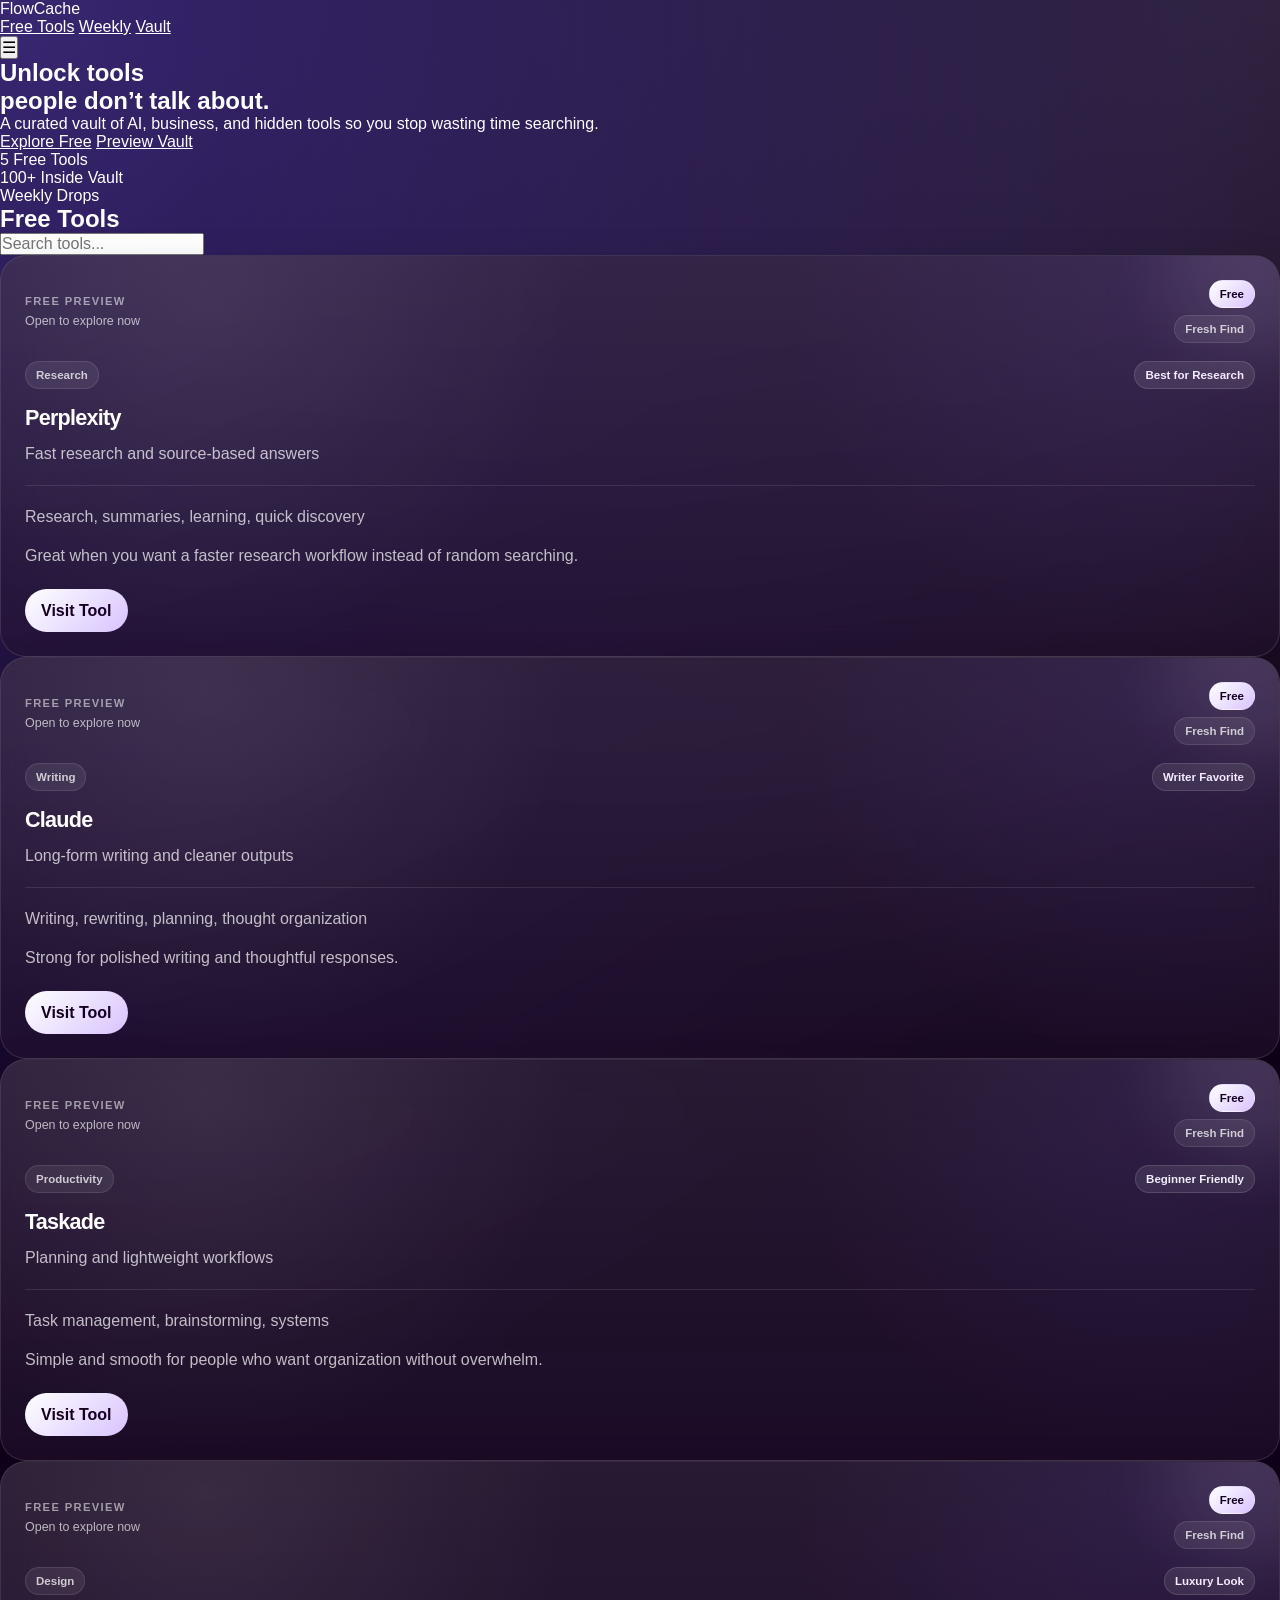
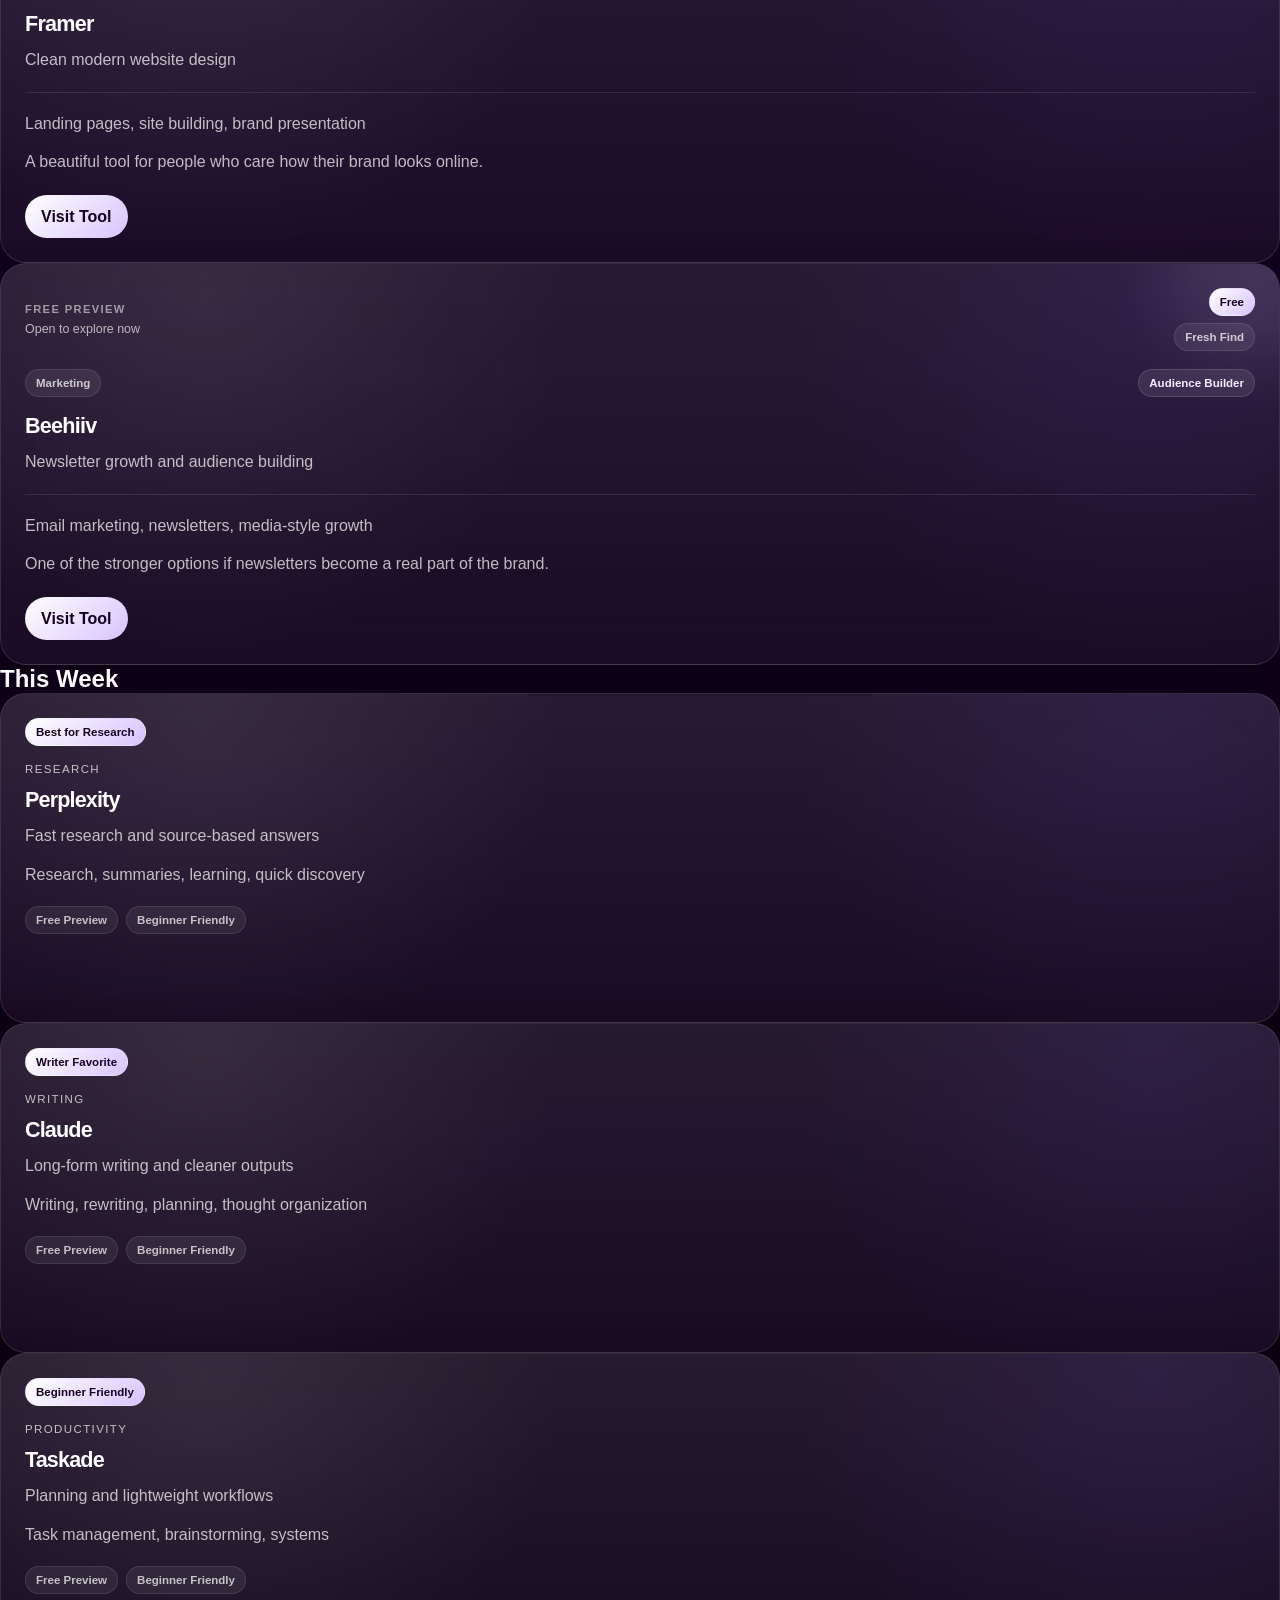
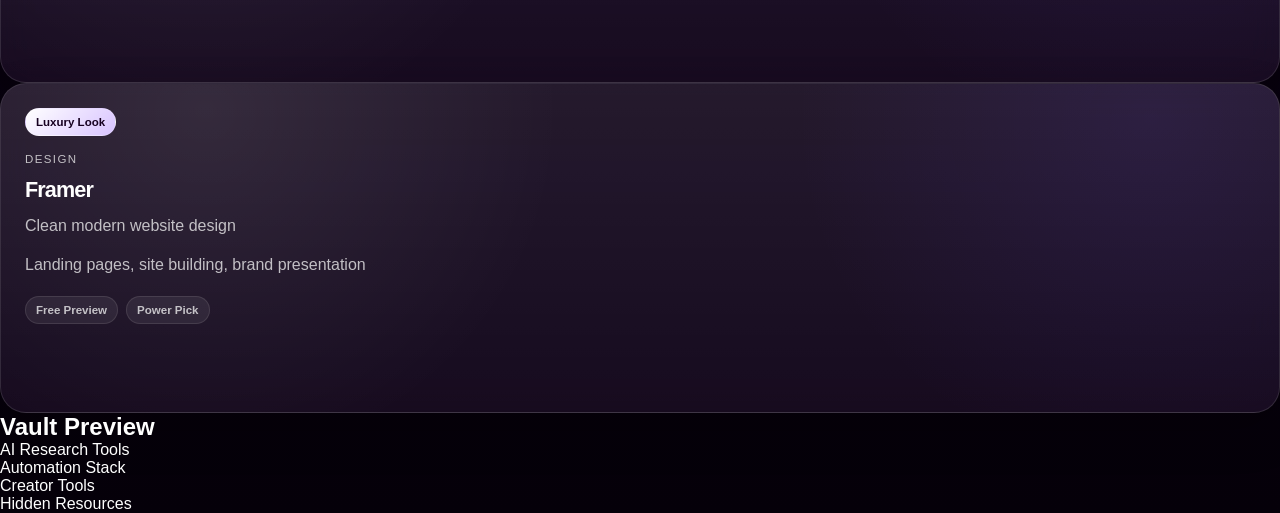
==== commit 69b0e39a: "Update index.html" ====
--- a/index.html
+++ b/index.html
@@ -1,710 +1,83 @@
 <!DOCTYPE html>
 <html lang="en">
 <head>
-  <meta charset="UTF-8" />
-  <meta name="viewport" content="width=device-width, initial-scale=1.0" />
+<meta charset="UTF-8">
+<meta name="viewport" content="width=device-width, initial-scale=1.0">
 
-  <title>FlowCache</title>
-  <meta
-    name="description"
-    content="FlowCache is a curated tool vault for AI, business, automation, research, content, and modern digital work."
-  />
+<title>FlowCache</title>
 
-  <link rel="stylesheet" href="style.css" />
+<link rel="stylesheet" href="style.css">
 </head>
 
 <body>
-  <!-- TOP NAV -->
-  <header class="vault-topbar">
-    <a href="index.html" class="brand-inline" aria-label="FlowCache home">
-      <img src="logo.png" alt="FlowCache logo" class="brand-logo" />
 
-      <div>
-        <h1 class="vault-logo">FlowCache</h1>
-        <p class="vault-sublogo">Curated tools for modern work</p>
-      </div>
-    </a>
+<header class="nav">
+  <div class="logo">FlowCache</div>
 
-    <nav class="desktop-nav" aria-label="Main navigation">
-      <a href="index.html">Home</a>
-      <a href="#weeklyDrop">Weekly Drop</a>
-      <a href="#freePreview">Free Preview</a>
-      <a href="vault.html#vaultTools">Vault Tools</a>
-      <a href="vault.html#memberships">Memberships</a>
-      <a href="newsletter.html">Newsletter</a>
-      <a href="#infoSection">Contact</a>
-    </nav>
+  <nav class="links">
+    <a href="#freePreview">Free Tools</a>
+    <a href="#weeklyDrop">Weekly</a>
+    <a href="#fullAccess">Vault</a>
+  </nav>
 
-    <div class="menu-wrapper">
-      <button class="menu-toggle" id="menuToggle" aria-label="Open menu" type="button">
-        ☰
-      </button>
+  <button id="menuBtn">☰</button>
+</header>
 
-      <div class="menu-dropdown" id="menuDropdown">
-        <a href="index.html">Home</a>
-        <a href="#weeklyDrop">Weekly Drop</a>
-        <a href="#freePreview">Free Preview</a>
-        <a href="vault.html#vaultTools">Vault Tools</a>
-        <a href="vault.html#memberships">Memberships</a>
-        <a href="newsletter.html">Newsletter</a>
-        <a href="#pastDrops">Past Drops</a>
-        <a href="#infoSection">Contact</a>
-        <a href="login.html">Login</a>
-      </div>
+<!-- HERO -->
+<section class="hero">
+  <div class="hero-glow"></div>
+
+  <div class="hero-content">
+    <h1>
+      Unlock tools<br>
+      <span>people don’t talk about.</span>
+    </h1>
+
+    <p>
+      A curated vault of AI, business, and hidden tools so you stop wasting time searching.
+    </p>
+
+    <div class="hero-buttons">
+      <a href="#freePreview" class="btn primary">Explore Free</a>
+      <a href="#fullAccess" class="btn secondary">Preview Vault</a>
     </div>
-  </header>
+  </div>
+</section>
 
-  <main>
-    <!-- HERO -->
-    <section class="fc-hero" id="home">
-      <div class="fc-hero-glow glow-one"></div>
-      <div class="fc-hero-glow glow-two"></div>
+<!-- PROOF -->
+<section class="proof">
+  <div>5 Free Tools</div>
+  <div>100+ Inside Vault</div>
+  <div>Weekly Drops</div>
+</section>
 
-      <div class="fc-hero-inner">
-        <div class="fc-hero-left">
-          <p class="hero-pill">
-            <span class="hero-pill-dot"></span>
-            Private Tool Vault • Curated for modern work
-          </p>
+<!-- FREE -->
+<section id="freePreview" class="section">
+  <h2>Free Tools</h2>
+  <input id="toolSearch" placeholder="Search tools...">
 
-          <h2>
-            Unlock the tools
-            <span>most people never find.</span>
-          </h2>
+  <div id="toolGrid" class="grid"></div>
+</section>
 
-          <p class="fc-hero-copy">
-            FlowCache is a curated library of useful tools for research, business,
-            creation, automation, and smarter online work — organized so you do not
-            have to dig through the internet for hours.
-          </p>
+<!-- WEEKLY -->
+<section id="weeklyDrop" class="section">
+  <h2>This Week</h2>
+  <div id="weeklyGrid" class="grid"></div>
+</section>
 
-          <div class="hero-cta-row">
-            <a href="#freePreview" class="hero-btn primary-btn">Explore Free Tools</a>
-            <a href="#fullAccess" class="hero-btn secondary-btn">Preview The Vault</a>
-          </div>
+<!-- VAULT -->
+<section id="fullAccess" class="section">
+  <h2>Vault Preview</h2>
 
-          <div class="hero-signal-row" aria-label="FlowCache highlights">
-            <div class="hero-signal-pill">
-              <span class="signal-dot"></span>
-              <strong>100+</strong>
-              <span>curated tools</span>
-            </div>
+  <div class="grid">
+    <div class="card locked">AI Research Tools</div>
+    <div class="card locked">Automation Stack</div>
+    <div class="card locked">Creator Tools</div>
+    <div class="card locked">Hidden Resources</div>
+  </div>
+</section>
 
-            <div class="hero-signal-pill">
-              <span class="signal-dot"></span>
-              <strong>Weekly</strong>
-              <span>fresh drops</span>
-            </div>
+<script src="script.js"></script>
 
-            <div class="hero-signal-pill">
-              <span class="signal-dot"></span>
-              <strong>AI + Business</strong>
-              <span>modern work focus</span>
-            </div>
-          </div>
-        </div>
-
-        <aside class="fc-hero-dashboard" aria-label="FlowCache dashboard preview">
-          <div class="dashboard-orb"></div>
-
-          <div class="dashboard-sidebar">
-            <span class="dashboard-logo-dot"></span>
-            <span></span>
-            <span></span>
-            <span></span>
-          </div>
-
-          <div class="dashboard-main">
-            <div class="dashboard-header">
-              <div>
-                <p class="mini-label">FlowCache Index</p>
-                <h3>Private library expanding weekly.</h3>
-              </div>
-
-              <span class="status-pill">
-                <span class="status-dot"></span>
-                Live Preview
-              </span>
-            </div>
-
-            <div class="dashboard-metrics">
-              <div>
-                <strong>100+</strong>
-                <span>Tools Inside</span>
-              </div>
-
-              <div>
-                <strong>5</strong>
-                <span>Free Tools</span>
-              </div>
-
-              <div>
-                <strong>Weekly</strong>
-                <span>Fresh Drops</span>
-              </div>
-            </div>
-
-            <div class="dashboard-focus-card">
-              <div>
-                <p>Vault Focus</p>
-                <h4>AI, research, automation, content, and business systems.</h4>
-              </div>
-
-              <span>Premium</span>
-            </div>
-
-            <div class="dashboard-bars">
-              <div class="dashboard-row">
-                <span>Research</span>
-                <div class="dashboard-bar"><i style="width: 82%"></i></div>
-              </div>
-
-              <div class="dashboard-row">
-                <span>Automation</span>
-                <div class="dashboard-bar"><i style="width: 68%"></i></div>
-              </div>
-
-              <div class="dashboard-row">
-                <span>Creator Tools</span>
-                <div class="dashboard-bar"><i style="width: 74%"></i></div>
-              </div>
-
-              <div class="dashboard-row">
-                <span>Business</span>
-                <div class="dashboard-bar"><i style="width: 79%"></i></div>
-              </div>
-            </div>
-          </div>
-        </aside>
-      </div>
-    </section>
-
-    <!-- PROOF STRIP -->
-    <section class="fc-proof-strip" aria-label="FlowCache proof points">
-      <div class="proof-item">
-        <strong>5</strong>
-        <span>Free Tools Available</span>
-      </div>
-
-      <div class="proof-item">
-        <strong>100+</strong>
-        <span>Tools Inside Vault</span>
-      </div>
-
-      <div class="proof-item">
-        <strong>Weekly</strong>
-        <span>Curated Drops</span>
-      </div>
-
-      <div class="proof-item">
-        <strong>Private</strong>
-        <span>Tool Discovery</span>
-      </div>
-    </section>
-
-    <!-- TICKER -->
-    <section class="tool-ticker" aria-label="Tool categories ticker">
-      <div class="ticker-track">
-        <span>AI Research</span>
-        <span>Workflow Systems</span>
-        <span>Hidden Tools</span>
-        <span>Creator Growth</span>
-        <span>Business Automation</span>
-        <span>Weekly Drops</span>
-        <span>AI Research</span>
-        <span>Workflow Systems</span>
-        <span>Hidden Tools</span>
-        <span>Creator Growth</span>
-        <span>Business Automation</span>
-        <span>Weekly Drops</span>
-      </div>
-    </section>
-
-    <!-- WHY FLOWCACHE -->
-    <section class="comparison-section">
-      <div class="section-heading">
-        <p class="section-label">Why FlowCache</p>
-        <h2>Less digging. Better finds.</h2>
-        <p class="section-copy">
-          The internet has too many scattered lists. FlowCache makes discovery feel cleaner,
-          faster, and more intentional.
-        </p>
-      </div>
-
-      <div class="comparison-grid">
-        <article class="comparison-card muted">
-          <span class="card-number">01</span>
-          <h3>Random Searching</h3>
-          <p>
-            Endless tabs, outdated lists, sponsored results, and tools you forget five minutes later.
-          </p>
-        </article>
-
-        <article class="comparison-card highlight">
-          <span class="card-number">02</span>
-          <h3>FlowCache</h3>
-          <p>
-            A cleaner library of useful tools, organized by purpose and updated with fresh finds.
-          </p>
-        </article>
-      </div>
-    </section>
-
-    <!-- BUILT FOR -->
-    <section class="audience-section">
-      <div class="section-heading">
-        <p class="section-label">Built For</p>
-        <h2>Use FlowCache if you’re building, creating, researching, or organizing online.</h2>
-      </div>
-
-      <div class="audience-grid">
-        <article class="audience-card">
-          <span>01</span>
-          <h3>Creators</h3>
-          <p>Find tools for visuals, content, editing, and growth.</p>
-        </article>
-
-        <article class="audience-card">
-          <span>02</span>
-          <h3>Founders</h3>
-          <p>Discover systems for websites, automations, forms, and operations.</p>
-        </article>
-
-        <article class="audience-card">
-          <span>03</span>
-          <h3>Researchers</h3>
-          <p>Use better tools for search, summaries, sources, and learning.</p>
-        </article>
-      </div>
-    </section>
-
-    <!-- BRAND POSITIONING -->
-    <section class="brand-overview-section" id="whatIsFlowCache">
-      <div class="section-heading">
-        <p class="section-label">What FlowCache Is</p>
-        <h2>A premium discovery vault for people who are tired of wasting time searching.</h2>
-        <p class="section-copy">
-          FlowCache helps creators, founders, freelancers, students, researchers, and modern
-          internet users discover better tools faster.
-        </p>
-      </div>
-
-      <div class="brand-overview-grid">
-        <article class="brand-overview-card">
-          <p class="mini-label">For creators</p>
-          <h3>Find design, content, and workflow tools that actually help you produce.</h3>
-        </article>
-
-        <article class="brand-overview-card">
-          <p class="mini-label">For business</p>
-          <h3>Access tools for systems, automation, operations, and smarter online work.</h3>
-        </article>
-
-        <article class="brand-overview-card">
-          <p class="mini-label">For discovery</p>
-          <h3>Explore hidden gems, premium resources, and curated weekly drops.</h3>
-        </article>
-      </div>
-    </section>
-
-    <!-- AI DATA -->
-    <section class="ai-data-section" id="aiData">
-      <div class="ai-data-glow"></div>
-
-      <div class="ai-data-wrap">
-        <div class="ai-data-copy">
-          <p class="section-label">AI Usage Snapshot</p>
-
-          <h2>AI is already shaping how people work, search, create, and make decisions.</h2>
-
-          <p>
-            FlowCache exists because the internet is moving fast. AI tools are no longer just
-            for tech people — they are becoming part of everyday work, business, research,
-            content, school, and productivity.
-          </p>
-
-          <div class="ai-source-note">
-            Sources referenced: Stanford AI Index, McKinsey Global Survey, Pew Research Center.
-          </div>
-        </div>
-
-        <div class="ai-stat-grid">
-          <article class="ai-stat-card featured">
-            <span class="stat-label">Organizations</span>
-            <strong>88%</strong>
-            <p>regularly use AI in at least one business function, according to McKinsey’s 2025 global survey.</p>
-          </article>
-
-          <article class="ai-stat-card">
-            <span class="stat-label">Business adoption</span>
-            <strong>78%</strong>
-            <p>of organizations reported using AI in 2024, up from 55% the year before, according to Stanford AI Index.</p>
-          </article>
-
-          <article class="ai-stat-card">
-            <span class="stat-label">Workplace shift</span>
-            <strong>21%</strong>
-            <p>of U.S. workers said at least some of their work is done with AI, according to Pew Research Center.</p>
-          </article>
-
-          <article class="ai-stat-card">
-            <span class="stat-label">Global momentum</span>
-            <strong>53%</strong>
-            <p>generative AI population adoption within three years, reported by Stanford’s 2026 AI Index.</p>
-          </article>
-        </div>
-      </div>
-    </section>
-
-    <!-- WEEKLY DROP -->
-    <section class="new-this-week" id="weeklyDrop">
-      <div class="section-heading">
-        <p class="section-label">Weekly Drop</p>
-        <h2>This Week's Best Finds</h2>
-        <p class="section-copy">
-          A weekly edit of standout tools, smarter systems, and useful digital finds worth knowing now.
-        </p>
-      </div>
-
-      <div class="weekly-grid" id="weeklyGrid"></div>
-    </section>
-
-    <!-- FREE PREVIEW -->
-    <section class="free-preview-section" id="freePreview">
-      <div class="section-heading">
-        <p class="section-label">Free Preview</p>
-        <h2>Start with a public selection.</h2>
-        <p class="section-copy">
-          Five useful tools are open to browse. The deeper library lives inside the vault.
-        </p>
-      </div>
-
-      <div class="preview-layout">
-        <div class="preview-toolbar">
-          <input type="text" id="toolSearch" placeholder="Search free tools..." />
-
-          <div class="filter-row">
-            <button class="filter-btn active" data-filter="all" type="button">All</button>
-            <button class="filter-btn" data-filter="Writing" type="button">Writing</button>
-            <button class="filter-btn" data-filter="Productivity" type="button">Productivity</button>
-            <button class="filter-btn" data-filter="Research" type="button">Research</button>
-            <button class="filter-btn" data-filter="Design" type="button">Design</button>
-            <button class="filter-btn" data-filter="Marketing" type="button">Marketing</button>
-            <button class="filter-btn" data-filter="Business" type="button">Business</button>
-          </div>
-        </div>
-
-        <aside class="homepage-unlock-banner">
-          <p class="mini-label">Full Access</p>
-          <h3>Unlock the deeper library.</h3>
-          <p>Browse the public preview now, then unlock the full vault for deeper categories.</p>
-
-          <a
-            href="https://flowcache.lemonsqueezy.com/checkout/buy/da14bb04-717c-43fe-a4aa-21157b08c077"
-            target="_blank"
-            rel="noopener noreferrer"
-            class="unlock-banner-btn"
-          >
-            Unlock Full Access
-          </a>
-        </aside>
-      </div>
-
-      <div class="luxury-vault-shell">
-        <div class="tool-grid" id="toolGrid"></div>
-      </div>
-    </section>
-
-    <!-- FULL ACCESS -->
-    <section class="premium-preview-section" id="fullAccess">
-      <div class="section-heading">
-        <p class="section-label">Full Access</p>
-        <h2>Inside the library.</h2>
-        <p class="section-copy">
-          Deeper categories for research, systems, content, design, automation, and modern work.
-        </p>
-      </div>
-
-      <div class="premium-preview-grid">
-        <article class="tool-card premium-card">
-          <span class="tool-badge">Premium</span>
-          <h3>AI Research Tools</h3>
-          <p>Deeper discovery tools for learning, source gathering, and smarter workflows.</p>
-
-          <div class="tool-meta">
-            <span class="tool-chip">Research</span>
-            <span class="tool-chip">AI</span>
-          </div>
-
-          <span class="locked-pill">Paid Access</span>
-        </article>
-
-        <article class="tool-card premium-card">
-          <span class="tool-badge">Premium</span>
-          <h3>Business Automation Stack</h3>
-          <p>Apps and systems for streamlining admin, operations, and repetitive work.</p>
-
-          <div class="tool-meta">
-            <span class="tool-chip">Business</span>
-            <span class="tool-chip">Automation</span>
-          </div>
-
-          <span class="locked-pill">Paid Access</span>
-        </article>
-
-        <article class="tool-card premium-card">
-          <span class="tool-badge">Premium</span>
-          <h3>Creator Growth Tools</h3>
-          <p>Useful tools for content planning, editing, publishing, and brand growth.</p>
-
-          <div class="tool-meta">
-            <span class="tool-chip">Creator</span>
-            <span class="tool-chip">Content</span>
-          </div>
-
-          <span class="locked-pill">Paid Access</span>
-        </article>
-
-        <article class="tool-card premium-card">
-          <span class="tool-badge">Premium</span>
-          <h3>Hidden Internet Resources</h3>
-          <p>Useful platforms and overlooked tools most people never hear about in time.</p>
-
-          <div class="tool-meta">
-            <span class="tool-chip">Discovery</span>
-            <span class="tool-chip">Premium</span>
-          </div>
-
-          <span class="locked-pill">Paid Access</span>
-        </article>
-      </div>
-    </section>
-
-    <!-- TRUST STRIP -->
-    <section class="trust-strip signature-strip">
-      <article class="trust-card signature-card">
-        <p class="mini-label">Curated</p>
-        <h3>Useful tools, selected with intention.</h3>
-      </article>
-
-      <article class="trust-card signature-card">
-        <p class="mini-label">Organized</p>
-        <h3>A cleaner way to discover what is worth using.</h3>
-      </article>
-
-      <article class="trust-card signature-card">
-        <p class="mini-label">Private Access</p>
-        <h3>Free preview outside. Full Access inside.</h3>
-      </article>
-    </section>
-
-    <!-- PAST DROPS -->
-    <section class="past-drops-section" id="pastDrops">
-      <div class="section-heading">
-        <p class="section-label">Past Drops</p>
-        <h2>Previous selections.</h2>
-        <p class="section-copy">
-          Archived drops, past issues, and earlier curation from FlowCache.
-        </p>
-      </div>
-
-      <div class="past-drops-grid">
-        <article class="drop-card">
-          <p class="drop-meta">Issue 001</p>
-          <h3>AI Writing & Research Picks</h3>
-          <p>A starter curation of useful writing tools, research helpers, and workflow upgrades.</p>
-          <a href="newsletter.html" class="tool-link">View Drop</a>
-        </article>
-
-        <article class="drop-card">
-          <p class="drop-meta">Issue 002</p>
-          <h3>Creator Workflow Stack</h3>
-          <p>Tools for content planning, clips, visuals, and faster brand execution.</p>
-          <a href="newsletter.html" class="tool-link">View Drop</a>
-        </article>
-
-        <article class="drop-card">
-          <p class="drop-meta">Issue 003</p>
-          <h3>Business Systems Drop</h3>
-          <p>Better tools for operations, automation, lead capture, and organized work.</p>
-          <a href="newsletter.html" class="tool-link">View Drop</a>
-        </article>
-      </div>
-    </section>
-
-    <!-- NEWSLETTER -->
-    <section class="private-access-section" id="newsletterSection">
-      <div class="private-access-card">
-        <p class="section-label">Newsletter</p>
-        <h2>FlowCache Weekly</h2>
-
-        <div class="newsletter-preview-list">
-          <div>
-            <span>01</span>
-            <p>3 useful tools worth knowing</p>
-          </div>
-
-          <div>
-            <span>02</span>
-            <p>1 hidden internet resource</p>
-          </div>
-
-          <div>
-            <span>03</span>
-            <p>1 workflow idea you can actually use</p>
-          </div>
-        </div>
-
-        <form
-          class="newsletter-form private-form"
-          action="https://formspree.io/f/mpqyyzdg"
-          method="POST"
-        >
-          <input type="email" name="email" placeholder="Enter your email address" required />
-          <button type="submit">Join Newsletter</button>
-        </form>
-
-        <p class="private-note">One thoughtful update each week.</p>
-      </div>
-    </section>
-
-    <!-- FAQ + CONTACT -->
-    <section class="info-section" id="infoSection">
-      <div class="section-heading-wrap">
-        <span class="section-kicker">Support</span>
-        <h2 class="section-title">Questions, contact, and quick help</h2>
-        <p class="section-subtext">
-          Everything you need to know before exploring more inside FlowCache.
-        </p>
-      </div>
-
-      <div class="info-grid">
-        <article class="info-panel faq-panel">
-          <div class="panel-top">
-            <span class="panel-label">FAQ</span>
-            <h3>Frequently asked questions</h3>
-          </div>
-
-          <div class="faq-list">
-            <details class="faq-item">
-              <summary>What is FlowCache?</summary>
-              <p>
-                FlowCache is a curated discovery vault for useful digital tools, AI platforms,
-                business resources, creator systems, and hidden internet finds.
-              </p>
-            </details>
-
-            <details class="faq-item">
-              <summary>Why does AI usage matter right now?</summary>
-              <p>
-                AI is becoming part of everyday work, research, content creation, marketing,
-                business operations, and school. FlowCache helps people find better tools faster
-                instead of digging through random lists and outdated recommendations.
-              </p>
-            </details>
-
-            <details class="faq-item">
-              <summary>Is FlowCache only for people who already understand AI?</summary>
-              <p>
-                No. FlowCache is built to make tool discovery easier for beginners, creators,
-                small business owners, students, researchers, and people who want useful resources
-                without needing to be super technical.
-              </p>
-            </details>
-
-            <details class="faq-item">
-              <summary>Where do the AI statistics come from?</summary>
-              <p>
-                The homepage references public research from sources like Stanford AI Index,
-                McKinsey, and Pew Research Center to show how quickly AI tools are becoming part
-                of work and daily life.
-              </p>
-            </details>
-
-            <details class="faq-item">
-              <summary>What comes with full access?</summary>
-              <p>
-                Full access opens the deeper FlowCache library, including premium tools,
-                expanded categories, hidden resources, and more curated recommendations beyond
-                the public preview.
-              </p>
-            </details>
-
-            <details class="faq-item">
-              <summary>How often is FlowCache updated?</summary>
-              <p>
-                FlowCache is designed around fresh drops and ongoing curation, so the library can
-                keep growing as better tools and resources are discovered.
-              </p>
-            </details>
-          </div>
-        </article>
-
-        <article class="info-panel contact-panel">
-          <div class="panel-top">
-            <span class="panel-label">Contact</span>
-            <h3>Stay connected</h3>
-          </div>
-
-          <p class="contact-copy">
-            For questions, partnerships, or support, reach out below.
-          </p>
-
-          <div class="contact-stack">
-            <a href="mailto:flowcacheco@gmail.com" class="contact-card">
-              <span class="contact-title">Email</span>
-              <span class="contact-value">flowcacheco@gmail.com</span>
-            </a>
-
-            <a href="https://instagram.com/flowcache.ai" target="_blank" rel="noopener noreferrer" class="contact-card">
-              <span class="contact-title">Instagram</span>
-              <span class="contact-value">@flowcache.ai</span>
-            </a>
-          </div>
-        </article>
-      </div>
-    </section>
-  </main>
-
-  <!-- FOOTER -->
-  <footer class="vault-footer home-footer">
-    <div class="footer-grid">
-      <div class="footer-brand-block">
-        <h4>FlowCache</h4>
-        <p>Curated tools for modern work</p>
-      </div>
-
-      <div>
-        <h4>Explore</h4>
-        <a href="vault.html">Vault</a>
-        <a href="#freePreview">Free Preview</a>
-        <a href="#weeklyDrop">Weekly Drop</a>
-      </div>
-
-      <div>
-        <h4>Resources</h4>
-        <a href="newsletter.html">Newsletter</a>
-        <a href="#pastDrops">Past Drops</a>
-        <a href="#infoSection">Contact</a>
-      </div>
-
-      <div>
-        <h4>Social</h4>
-        <a href="https://instagram.com/flowcache.ai" target="_blank" rel="noopener noreferrer">Instagram</a>
-        <a href="login.html">Login</a>
-        <a href="vault.html#memberships">Memberships</a>
-      </div>
-    </div>
-
-    <p class="vault-count">Private library access available now.</p>
-    <p class="copyright">© 2026 FlowCache. Curated tools for modern work.</p>
-  </footer>
-
-  <div class="mobile-sticky-cta">
-    <span>Unlock 100+ tools</span>
-    <a href="#fullAccess">View Access</a>
-  </div>
-
-  <script src="script.js"></script>
 </body>
 </html>
--- a/style.css
+++ b/style.css
@@ -1,139 +1,1665 @@
+:root {
+  --bg: #07000d;
+  --bg-2: #12001f;
+  --purple: #7e5cff;
+  --purple-soft: #d8c3ff;
+  --lavender: #eadfff;
+  --text: #ffffff;
+  --muted: rgba(255, 255, 255, 0.72);
+  --muted-2: rgba(255, 255, 255, 0.55);
+  --line: rgba(255, 255, 255, 0.12);
+  --glass: rgba(255, 255, 255, 0.075);
+  --glass-2: rgba(255, 255, 255, 0.045);
+  --shadow: 0 24px 70px rgba(0, 0, 0, 0.34);
+  --radius-xl: 34px;
+  --radius-lg: 26px;
+  --radius-md: 18px;
+  --max: 1200px;
+}
+
+* {
+  margin: 0;
+  padding: 0;
+  box-sizing: border-box;
+  font-family: Inter, Arial, Helvetica, sans-serif;
+}
+
+html {
+  scroll-behavior: smooth;
+}
+
 body {
-  margin:0;
-  font-family: Inter, sans-serif;
-  color:white;
+  min-height: 100vh;
+  color: var(--text);
   background:
-  radial-gradient(circle at 20% 0%, #7e5cff55, transparent 40%),
-  radial-gradient(circle at 80% 10%, #d8c3ff33, transparent 40%),
-  linear-gradient(#07000d,#12001f,#050009);
-}
-
-/* NAV */
-.nav {
-  position:sticky;
-  top:0;
-  backdrop-filter:blur(10px);
-  padding:15px;
-}
-
-.nav-inner {
-  display:flex;
-  justify-content:space-between;
-  align-items:center;
-}
-
-.logo {
-  display:flex;
-  gap:10px;
-  align-items:center;
-}
-
-.links a {
-  margin:0 10px;
-  color:#ccc;
-  text-decoration:none;
-}
-
-/* HERO */
-.hero {
-  padding:120px 20px;
-  position:relative;
-}
-
-.hero-bg {
-  position:absolute;
-  inset:0;
+    radial-gradient(circle at top left, rgba(126, 92, 255, 0.42), transparent 36%),
+    radial-gradient(circle at top right, rgba(216, 180, 255, 0.18), transparent 28%),
+    linear-gradient(180deg, #07000d 0%, #12001f 48%, #050009 100%);
+  overflow-x: hidden;
+}
+
+a {
+  color: inherit;
+}
+
+img {
+  max-width: 100%;
+  display: block;
+}
+
+button,
+input {
+  font: inherit;
+}
+
+/* =========================
+   NAV
+========================= */
+
+.vault-topbar {
+  position: sticky;
+  top: 0;
+  z-index: 1000;
+  min-height: 86px;
+  display: flex;
+  justify-content: space-between;
+  align-items: center;
+  gap: 18px;
+  padding: 16px 40px;
+   background:
+    linear-gradient(135deg, rgba(36, 16, 72, 0.78), rgba(14, 6, 30, 0.74));  border-bottom: 1px solid rgba(255, 255, 255, 0.08);
+  backdrop-filter: blur(18px);
+}
+
+.brand-inline {
+  display: flex;
+  align-items: center;
+  gap: 14px;
+  text-decoration: none;
+  min-width: fit-content;
+}
+
+.brand-logo {
+  width: 58px;
+  height: 58px;
+  object-fit: cover;
+  border-radius: 14px;
+  background: rgba(255, 255, 255, 0.08);
+  border: 1px solid rgba(255, 255, 255, 0.1);
+}
+
+.vault-logo {
+  margin: 0;
+  font-size: 1.65rem;
+  letter-spacing: -0.04em;
+  line-height: 1;
+}
+
+.vault-sublogo {
+  margin-top: 5px;
+  font-size: 0.86rem;
+  color: rgba(255, 255, 255, 0.68);
+}
+
+.desktop-nav {
+  display: flex;
+  align-items: center;
+  justify-content: center;
+  gap: 6px;
+  padding: 7px;
+  border-radius: 999px;
+  background: rgba(255, 255, 255, 0.045);
+  border: 1px solid rgba(255, 255, 255, 0.08);
+}
+
+.desktop-nav a {
+  text-decoration: none;
+  color: rgba(255, 255, 255, 0.72);
+  font-size: 0.84rem;
+  font-weight: 700;
+  padding: 10px 12px;
+  border-radius: 999px;
+  transition: 0.2s ease;
+  white-space: nowrap;
+}
+
+.desktop-nav a:hover {
+  color: white;
+  background: rgba(255, 255, 255, 0.08);
+}
+
+.menu-wrapper {
+  position: relative;
+}
+
+.menu-toggle {
+  width: 52px;
+  height: 52px;
+  border-radius: 16px;
+  border: 1px solid rgba(255, 255, 255, 0.14);
+  background: rgba(255, 255, 255, 0.08);
+  color: #fff;
+  font-size: 1.45rem;
+  cursor: pointer;
+  transition: 0.25s ease;
+}
+
+.menu-toggle:hover {
+  transform: translateY(-1px);
+  background: rgba(255, 255, 255, 0.13);
+}
+
+.menu-dropdown {
+  position: absolute;
+  top: 64px;
+  right: 0;
+  width: 245px;
+  display: none;
+  flex-direction: column;
+  gap: 8px;
+  padding: 14px;
+  border-radius: 22px;
+  background: rgba(18, 8, 34, 0.96);
+  border: 1px solid rgba(255, 255, 255, 0.11);
+  box-shadow: 0 24px 55px rgba(0, 0, 0, 0.35);
+  backdrop-filter: blur(20px);
+}
+
+.menu-dropdown.show {
+  display: flex;
+}
+
+.menu-dropdown a {
+  text-decoration: none;
+  padding: 13px 14px;
+  border-radius: 14px;
+  font-weight: 700;
+  color: rgba(255, 255, 255, 0.86);
+}
+
+.menu-dropdown a:hover {
+  background: rgba(255, 255, 255, 0.09);
+  color: #fff;
+}
+
+/* =========================
+   HERO
+========================= */
+
+.fc-hero {
+  position: relative;
+  overflow: hidden;
+  padding: 112px 22px 92px;
+  color: #fff;
   background:
-  radial-gradient(circle at 10% 10%, #7e5cff44, transparent 40%),
-  radial-gradient(circle at 90% 20%, #d8c3ff22, transparent 40%);
-}
-
-.hero-inner {
-  display:grid;
-  grid-template-columns:1fr 1fr;
-  gap:40px;
-  max-width:1100px;
-  margin:auto;
-}
-
-.hero-left h2 {
-  font-size:60px;
-}
-
-.hero-left span {
-  background:linear-gradient(#fff,#d8c3ff);
-  -webkit-background-clip:text;
-  color:transparent;
-}
-
-.btn {
-  padding:12px 20px;
-  border-radius:30px;
-}
-
-.primary {
-  background:white;
-  color:black;
-}
-
-.secondary {
-  border:1px solid white;
-}
-
-.hero-card {
-  background:#1a0030;
-  padding:20px;
-  border-radius:20px;
-}
-
-.bars div {
-  margin:10px 0;
-}
-
-.bars i {
-  display:block;
-  height:8px;
-  background:linear-gradient(#fff,#7e5cff);
-}
-
-/* PROOF */
-.proof {
-  display:grid;
-  grid-template-columns:repeat(4,1fr);
-  text-align:center;
-  padding:40px;
-}
-
-/* SECTION */
-.section {
-  max-width:1100px;
-  margin:auto;
-  padding:60px 20px;
-}
-
-/* GRID */
-#toolGrid, #weeklyGrid {
-  display:grid;
-  grid-template-columns:repeat(auto-fit,minmax(200px,1fr));
-  gap:20px;
-}
-
-/* VAULT */
-.vault-grid {
-  display:grid;
-  grid-template-columns:repeat(4,1fr);
-  gap:20px;
-}
-
-.vault-card {
-  background:#1a0030;
-  padding:30px;
-  border-radius:20px;
-  text-align:center;
-}
-
-.unlock {
-  display:block;
-  margin-top:30px;
-  text-align:center;
-}
+    radial-gradient(circle at 15% 8%, rgba(126, 92, 255, 0.65), transparent 45%),
+    radial-gradient(circle at 85% 12%, rgba(216, 180, 255, 0.28), transparent 40%),
+    radial-gradient(circle at 60% 100%, rgba(126, 92, 255, 0.18), transparent 45%),
+    linear-gradient(140deg, #0a0012 0%, #160027 50%, #07000d 100%);
+}
+.fc-hero::before {
+  content: "";
+  position: absolute;
+  inset: 0;
+  background:
+    linear-gradient(rgba(255, 255, 255, 0.035) 1px, transparent 1px),
+    linear-gradient(90deg, rgba(255, 255, 255, 0.035) 1px, transparent 1px);
+  background-size: 46px 46px;
+  mask-image: linear-gradient(to bottom, black, transparent 86%);
+  pointer-events: none;
+}
+
+.fc-hero::after {
+  content: "";
+  position: absolute;
+  inset: auto 0 0 0;
+  height: 140px;
+  background: linear-gradient(to bottom, transparent, #07000d);
+  pointer-events: none;
+}
+.fc-hero-glow {
+  position: absolute;
+  border-radius: 999px;
+  filter: blur(95px);
+  pointer-events: none;
+}
+
+.fc-hero-glow.glow-one {
+  width: 440px;
+  height: 440px;
+  top: -145px;
+  left: -130px;
+  background: rgba(167, 139, 250, 0.38);
+}
+
+.fc-hero-glow.glow-two {
+  width: 350px;
+  height: 350px;
+  top: 90px;
+  right: -115px;
+  background: rgba(226, 181, 255, 0.2);
+}
+
+.fc-hero-inner {
+  position: relative;
+  z-index: 2;
+  max-width: 1180px;
+  margin: 0 auto;
+  display: grid;
+  grid-template-columns: minmax(0, 1.05fr) minmax(350px, 0.95fr);
+  gap: 52px;
+  align-items: center;
+}
+
+.fc-hero-left {
+  max-width: 690px;
+}
+
+.hero-pill {
+  display: inline-flex;
+  align-items: center;
+  gap: 9px;
+  width: fit-content;
+  margin: 0 0 22px;
+  padding: 9px 14px;
+  border-radius: 999px;
+  border: 1px solid rgba(255, 255, 255, 0.18);
+  background: rgba(255, 255, 255, 0.07 5);
+  backdrop-filter: blur(18px);
+  color: rgba(255, 255, 255, 0.78);
+  font-size: 0.8rem;
+  letter-spacing: 0.045em;
+  box-shadow:
+    inset 0 1px 0 rgba(255, 255, 255, 0.1),
+    0 16px 38px rgba(0, 0, 0, 0.22);
+}
+
+.hero-pill-dot,
+.signal-dot,
+.status-dot {
+  width: 7px;
+  height: 7px;
+  border-radius: 999px;
+  background: #d8c3ff;
+  box-shadow: 0 0 18px rgba(216, 195, 255, 0.95);
+  flex: 0 0 auto;
+}
+
+.fc-hero h2 {
+  margin: 0;
+  max-width: 760px;
+  font-size: clamp(3.15rem, 7.5vw, 6.25rem);
+  line-height: 0.92;
+  letter-spacing: -0.075em;
+  font-weight: 850;
+}
+
+.fc-hero h2 span {
+  display: block;
+  background: linear-gradient(90deg, #ffffff 0%, #eadfff 42%, #a78bfa 100%);
+  -webkit-background-clip: text;
+  background-clip: text;
+  color: transparent;
+}
+
+.fc-hero-copy {
+  max-width: 625px;
+  margin: 24px 0 0;
+  color: rgba(255, 255, 255, 0.72);
+  font-size: 1.03rem;
+  line-height: 1.75;
+}
+
+.hero-cta-row {
+  display: flex;
+  flex-wrap: wrap;
+  gap: 14px;
+  margin-top: 32px;
+}
+
+.hero-btn,
+.primary-btn,
+.secondary-btn {
+  min-height: 50px;
+  padding: 0 21px;
+  border-radius: 999px;
+  display: inline-flex;
+  align-items: center;
+  justify-content: center;
+  text-decoration: none;
+  font-weight: 750;
+  font-size: 0.94rem;
+  transition:
+    transform 0.25s ease,
+    box-shadow 0.25s ease,
+    border-color 0.25s ease,
+    background 0.25s ease;
+}
+
+.hero-btn:hover,
+.primary-btn:hover,
+.secondary-btn:hover {
+  transform: translateY(-2px);
+}
+
+.primary-btn {
+  color: #140020;
+  background: linear-gradient(135deg, #ffffff 0%, #ddcaff 100%);
+  box-shadow:
+    0 20px 48px rgba(167, 139, 250, 0.35),
+    inset 0 1px 0 rgba(255, 255, 255, 0.85);
+}
+
+.secondary-btn {
+  color: #fff;
+  border: 1px solid rgba(255, 255, 255, 0.22);
+ background: rgba(255, 255, 255, 0.075);  backdrop-filter: blur(18px);
+  box-shadow: inset 0 1px 0 rgba(255, 255, 255, 0.08);
+}
+
+.secondary-btn:hover {
+  background: rgba(255, 255, 255, 0.12);
+}
+
+.hero-signal-row {
+  display: flex;
+  flex-wrap: wrap;
+  gap: 11px;
+  margin-top: 23px;
+}
+
+.hero-signal-pill {
+  display: inline-flex;
+  align-items: center;
+  gap: 8px;
+  min-height: 38px;
+  padding: 9px 12px;
+  border-radius: 999px;
+  border: 1px solid rgba(255, 255, 255, 0.135);
+  background: rgba(255, 255, 255, 0.065);
+  backdrop-filter: blur(18px);
+  color: rgba(255, 255, 255, 0.66);
+  font-size: 0.79rem;
+  white-space: nowrap;
+  box-shadow: inset 0 1px 0 rgba(255, 255, 255, 0.07);
+}
+
+.hero-signal-pill strong {
+  color: #fff;
+  font-weight: 850;
+}
+
+/* =========================
+   HERO DASHBOARD
+========================= */
+
+.fc-hero-dashboard {
+  position: relative;
+  overflow: hidden;
+  display: grid;
+  grid-template-columns: 48px 1fr;
+  gap: 18px;
+  border-radius: 34px;
+  padding: 20px;
+  border: 1px solid rgba(255, 255, 255, 0.16);
+  background:
+    linear-gradient(145deg, rgba(255, 255, 255, 0.145), rgba(255, 255, 255, 0.045)),
+    rgba(18, 0, 31, 0.68);
+  backdrop-filter: blur(26px);
+  box-shadow:
+    0 30px 95px rgba(0, 0, 0, 0.44),
+    inset 0 1px 0 rgba(255, 255, 255, 0.12);
+}
+
+.fc-hero-dashboard::before {
+  content: "";
+  position: absolute;
+  inset: 0;
+  background:
+    radial-gradient(circle at 15% 8%, rgba(255, 255, 255, 0.18), transparent 20%),
+    radial-gradient(circle at 82% 18%, rgba(199, 168, 255, 0.20), transparent 28%);
+  pointer-events: none;
+}
+
+.dashboard-orb {
+  position: absolute;
+  width: 190px;
+  height: 190px;
+  right: -80px;
+  top: -70px;
+  border-radius: 999px;
+  background: rgba(216, 195, 255, 0.24);
+  filter: blur(42px);
+  pointer-events: none;
+}
+
+.dashboard-sidebar,
+.dashboard-main {
+  position: relative;
+  z-index: 2;
+}
+
+.dashboard-sidebar {
+  display: flex;
+  flex-direction: column;
+  align-items: center;
+  gap: 13px;
+  padding: 12px 0;
+  border-radius: 22px;
+  background: rgba(255, 255, 255, 0.065);
+  border: 1px solid rgba(255, 255, 255, 0.1);
+}
+
+.dashboard-sidebar span {
+  width: 8px;
+  height: 8px;
+  border-radius: 999px;
+  background: rgba(255, 255, 255, 0.28);
+}
+
+.dashboard-sidebar .dashboard-logo-dot {
+  width: 13px;
+  height: 13px;
+  background: #d8c3ff;
+  box-shadow: 0 0 20px rgba(216, 195, 255, 0.9);
+}
+
+.dashboard-main {
+  min-width: 0;
+}
+
+.dashboard-header {
+  display: flex;
+  justify-content: space-between;
+  gap: 18px;
+  align-items: flex-start;
+  margin-bottom: 18px;
+}
+
+.mini-label {
+  margin: 0 0 8px;
+  color: rgba(255, 255, 255, 0.52);
+  font-size: 0.72rem;
+  text-transform: uppercase;
+  letter-spacing: 0.12em;
+}
+
+.dashboard-header h3 {
+  margin: 0;
+  max-width: 285px;
+  color: #fff;
+  font-size: 1.34rem;
+  line-height: 1.12;
+  letter-spacing: -0.045em;
+}
+
+.status-pill {
+  display: inline-flex;
+  align-items: center;
+  gap: 7px;
+  padding: 7px 10px;
+  border-radius: 999px;
+  border: 1px solid rgba(216, 195, 255, 0.22);
+  background: rgba(216, 195, 255, 0.11);
+  color: #eadfff;
+  font-size: 0.74rem;
+  white-space: nowrap;
+}
+
+.dashboard-metrics {
+  display: grid;
+  grid-template-columns: repeat(3, 1fr);
+  gap: 11px;
+  margin-bottom: 14px;
+}
+
+.dashboard-metrics > div {
+  min-height: 92px;
+  padding: 14px;
+  border-radius: 22px;
+  border: 1px solid rgba(255, 255, 255, 0.115);
+  background: rgba(255, 255, 255, 0.068);
+  box-shadow: inset 0 1px 0 rgba(255, 255, 255, 0.075);
+}
+
+.dashboard-metrics strong {
+  display: block;
+  margin-bottom: 9px;
+  color: #fff;
+  font-size: 1.45rem;
+  line-height: 1;
+  letter-spacing: -0.055em;
+}
+
+.dashboard-metrics span {
+  display: block;
+  color: rgba(255, 255, 255, 0.54);
+  font-size: 0.72rem;
+  line-height: 1.25;
+}
+
+.dashboard-focus-card {
+  position: relative;
+  z-index: 2;
+  display: flex;
+  justify-content: space-between;
+  align-items: flex-start;
+  gap: 14px;
+  padding: 16px;
+  margin-bottom: 14px;
+  border-radius: 24px;
+  border: 1px solid rgba(255, 255, 255, 0.11);
+  background:
+    radial-gradient(circle at 20% 10%, rgba(216, 195, 255, 0.18), transparent 34%),
+    rgba(255, 255, 255, 0.065);
+}
+
+.dashboard-focus-card p {
+  margin: 0 0 7px;
+  color: rgba(255, 255, 255, 0.52);
+  font-size: 0.72rem;
+  text-transform: uppercase;
+  letter-spacing: 0.12em;
+}
+
+.dashboard-focus-card h4 {
+  margin: 0;
+  max-width: 310px;
+  color: rgba(255, 255, 255, 0.88);
+  font-size: 0.96rem;
+  line-height: 1.45;
+  font-weight: 650;
+}
+
+.dashboard-focus-card > span {
+  flex: 0 0 auto;
+  padding: 6px 9px;
+  border-radius: 999px;
+  color: #160020;
+  background: linear-gradient(135deg, #fff, #d9c3ff);
+  font-size: 0.7rem;
+  font-weight: 850;
+}
+
+.dashboard-bars {
+  position: relative;
+  z-index: 2;
+  display: grid;
+  gap: 12px;
+  padding: 15px;
+  border-radius: 24px;
+  border: 1px solid rgba(255, 255, 255, 0.10);
+  background: rgba(0, 0, 0, 0.13);
+}
+
+.dashboard-row {
+  display: grid;
+  grid-template-columns: 98px 1fr;
+  gap: 13px;
+  align-items: center;
+}
+
+.dashboard-row span {
+  color: rgba(255, 255, 255, 0.62);
+  font-size: 0.78rem;
+}
+
+.dashboard-bar {
+  height: 9px;
+  border-radius: 999px;
+  overflow: hidden;
+  background: rgba(255, 255, 255, 0.10);
+}
+
+.dashboard-bar i {
+  display: block;
+  height: 100%;
+  border-radius: inherit;
+  background: linear-gradient(90deg, #ffffff, #d8c3ff, #7e5cff);
+  box-shadow: 0 0 24px rgba(167, 139, 250, 0.62);
+}
+
+/* =========================
+   SHARED SECTION STRUCTURE
+========================= */
+
+section {
+  position: relative;
+}
+
+.fc-proof-strip,
+.comparison-section,
+.audience-section,
+.brand-overview-section,
+.new-this-week,
+.free-preview-section,
+.premium-preview-section,
+.trust-strip,
+.past-drops-section,
+.private-access-section,
+.info-section,
+.vault-footer {
+  max-width: var(--max);
+  margin: 0 auto;
+  padding: 62px 20px;
+}
+
+.section-heading {
+  max-width: 760px;
+  margin: 0 auto 32px;
+  text-align: center;
+}
+
+.section-label,
+.section-kicker,
+.panel-label,
+.stat-label,
+.drop-meta {
+  display: inline-block;
+  color: #d8c3ff;
+  text-transform: uppercase;
+  letter-spacing: 0.14em;
+  font-size: 0.76rem;
+  font-weight: 800;
+  margin-bottom: 12px;
+}
+
+.section-heading h2,
+.section-title {
+  font-size: clamp(2rem, 4vw, 3.2rem);
+  line-height: 1;
+  letter-spacing: -0.055em;
+}
+
+.section-copy,
+.section-subtext {
+  margin-top: 14px;
+  color: rgba(255, 255, 255, 0.72);
+  line-height: 1.75;
+}
+
+/* =========================
+   CARD BASE
+========================= */
+
+.proof-item,
+.comparison-card,
+.audience-card,
+.brand-overview-card,
+.ai-stat-card,
+.tool-card,
+.trust-card,
+.drop-card,
+.private-access-card,
+.info-panel,
+.homepage-unlock-banner {
+  position: relative;
+  overflow: hidden;
+  border: 1px solid rgba(255, 255, 255, 0.12);
+  background:
+    linear-gradient(180deg, rgba(255, 255, 255, 0.10), rgba(255, 255, 255, 0.045)),
+    rgba(18, 0, 31, 0.56);
+  border-radius: 26px;
+  padding: 24px;
+  backdrop-filter: blur(18px);
+  box-shadow: 0 18px 46px rgba(0, 0, 0, 0.20);
+}
+
+.comparison-card::before,
+.audience-card::before,
+.brand-overview-card::before,
+.ai-stat-card::before,
+.tool-card::before,
+.trust-card::before,
+.drop-card::before,
+.private-access-card::before,
+.info-panel::before {
+  content: "";
+  position: absolute;
+  inset: 0;
+  background:
+    radial-gradient(circle at 16% 8%, rgba(255, 255, 255, 0.08), transparent 32%),
+    radial-gradient(circle at 90% 10%, rgba(126, 92, 255, 0.10), transparent 30%);
+  pointer-events: none;
+}
+
+.comparison-card > *,
+.audience-card > *,
+.brand-overview-card > *,
+.ai-stat-card > *,
+.tool-card > *,
+.trust-card > *,
+.drop-card > *,
+.private-access-card > *,
+.info-panel > * {
+  position: relative;
+  z-index: 2;
+}
+
+.comparison-card h3,
+.audience-card h3,
+.brand-overview-card h3,
+.tool-card h3,
+.trust-card h3,
+.drop-card h3,
+.info-panel h3 {
+  margin-bottom: 10px;
+  line-height: 1.2;
+  letter-spacing: -0.035em;
+}
+
+.comparison-card p,
+.audience-card p,
+.brand-overview-card p,
+.ai-data-copy p,
+.ai-stat-card p,
+.tool-card p,
+.trust-card p,
+.drop-card p,
+.info-panel p {
+  color: rgba(255, 255, 255, 0.72);
+  line-height: 1.65;
+}
+
+/* =========================
+   PROOF STRIP
+========================= */
+
+.fc-proof-strip {
+  display: grid;
+  grid-template-columns: repeat(4, 1fr);
+  gap: 16px;
+  padding-top: 34px;
+  padding-bottom: 42px;
+}
+
+.proof-item {
+  min-height: 126px;
+}
+
+.proof-item strong {
+  display: block;
+  font-size: 1.7rem;
+  letter-spacing: -0.05em;
+}
+
+.proof-item span {
+  display: block;
+  margin-top: 6px;
+  color: rgba(255, 255, 255, 0.65);
+}
+
+/* =========================
+   TICKER
+========================= */
+
+.tool-ticker {
+  overflow: hidden;
+  border-top: 1px solid rgba(255, 255, 255, 0.08);
+  border-bottom: 1px solid rgba(255, 255, 255, 0.08);
+  background: rgba(255, 255, 255, 0.045);
+}
+
+.ticker-track {
+  display: flex;
+  gap: 34px;
+  width: max-content;
+  padding: 16px 0;
+  animation: ticker 26s linear infinite;
+}
+
+.ticker-track span {
+  color: rgba(255, 255, 255, 0.72);
+  font-weight: 800;
+  white-space: nowrap;
+}
+
+@keyframes ticker {
+  from {
+    transform: translateX(0);
+  }
+
+  to {
+    transform: translateX(-50%);
+  }
+}
+
+/* =========================
+   GRIDS
+========================= */
+
+.comparison-grid,
+.audience-grid,
+.brand-overview-grid,
+.ai-data-wrap,
+.preview-layout,
+.info-grid,
+.footer-grid {
+  display: grid;
+  gap: 22px;
+}
+
+.comparison-grid {
+  grid-template-columns: 1fr 1fr;
+}
+
+.audience-grid,
+.brand-overview-grid,
+.premium-preview-grid,
+.past-drops-grid,
+.trust-strip {
+  display: grid;
+  grid-template-columns: repeat(3, 1fr);
+  gap: 22px;
+}
+
+.ai-data-wrap,
+.preview-layout,
+.info-grid {
+  grid-template-columns: 1fr 1fr;
+  align-items: start;
+}
+
+.ai-stat-grid {
+  display: grid;
+  grid-template-columns: repeat(2, 1fr);
+  gap: 22px;
+}
+
+.premium-preview-grid {
+  grid-template-columns: repeat(4, 1fr);
+}
+
+.card-number,
+.audience-card span {
+  display: inline-block;
+  color: #d8c3ff;
+  font-weight: 900;
+  margin-bottom: 16px;
+}
+
+.highlight {
+  border-color: rgba(216, 195, 255, 0.28);
+  box-shadow:
+    0 20px 60px rgba(126, 92, 255, 0.22),
+    inset 0 1px 0 rgba(255, 255, 255, 0.10);
+}
+
+/* =========================
+   AI SECTION
+========================= */
+
+.ai-data-section {
+  position: relative;
+  max-width: none;
+  margin: 0;
+  padding: 70px 20px;
+  overflow: hidden;
+  background:
+    radial-gradient(circle at 18% 22%, rgba(126, 92, 255, 0.18), transparent 34%),
+    rgba(255, 255, 255, 0.025);
+}
+
+.ai-data-glow {
+  position: absolute;
+  width: 340px;
+  height: 340px;
+  border-radius: 999px;
+  background: rgba(126, 92, 255, 0.18);
+  filter: blur(80px);
+  top: 18%;
+  left: -120px;
+}
+
+.ai-data-wrap {
+  position: relative;
+  z-index: 2;
+  max-width: var(--max);
+  margin: 0 auto;
+}
+
+.ai-data-copy h2 {
+  font-size: clamp(2rem, 4vw, 3.1rem);
+  line-height: 1.05;
+  letter-spacing: -0.055em;
+  margin-bottom: 18px;
+}
+
+.ai-source-note {
+  margin-top: 22px;
+  padding: 14px;
+  border-radius: 18px;
+  color: rgba(255, 255, 255, 0.7);
+  background: rgba(255, 255, 255, 0.06);
+  border: 1px solid rgba(255, 255, 255, 0.1);
+}
+
+.ai-stat-card strong {
+  display: block;
+  margin: 6px 0 10px;
+  font-size: 3rem;
+  line-height: 1;
+  letter-spacing: -0.065em;
+}
+
+.ai-stat-card.featured {
+  border-color: rgba(216, 195, 255, 0.28);
+}
+
+/* =========================
+   WEEKLY + TOOLS
+========================= */
+
+.weekly-grid,
+.tool-grid {
+  display: grid;
+  grid-template-columns: repeat(auto-fit, minmax(245px, 1fr));
+  gap: 22px;
+}
+
+.weekly-card {
+  min-height: 240px;
+}
+
+.weekly-badge,
+.tool-badge,
+.tool-chip,
+.locked-pill,
+.luxury-badge {
+  display: inline-flex;
+  width: fit-content;
+  padding: 7px 10px;
+  border-radius: 999px;
+  font-size: 0.72rem;
+  font-weight: 900;
+  color: #f4ecff;
+  background: rgba(255, 255, 255, 0.09);
+  border: 1px solid rgba(255, 255, 255, 0.13);
+}
+
+.weekly-badge {
+  margin-bottom: 14px;
+  color: #160020;
+  background: linear-gradient(135deg, #fff, #d8c3ff);
+}
+
+.weekly-card h3 {
+  font-size: 1.35rem;
+  margin-bottom: 10px;
+  letter-spacing: -0.04em;
+}
+
+.weekly-summary,
+.weekly-support {
+  color: rgba(255, 255, 255, 0.70);
+  line-height: 1.65;
+}
+
+.weekly-support {
+  margin-top: 12px;
+}
+
+.weekly-footer {
+  display: flex;
+  flex-wrap: wrap;
+  gap: 8px;
+  margin-top: 18px;
+}
+
+.weekly-footer span {
+  display: inline-flex;
+  padding: 7px 10px;
+  border-radius: 999px;
+  font-size: 0.72rem;
+  font-weight: 800;
+  color: rgba(255, 255, 255, 0.72);
+  background: rgba(255, 255, 255, 0.07);
+  border: 1px solid rgba(255, 255, 255, 0.10);
+}
+
+.tool-card {
+  min-height: 330px;
+  transition: 0.25s ease;
+}
+
+.tool-card:hover {
+  transform: translateY(-6px);
+  border-color: rgba(216, 195, 255, 0.24);
+  box-shadow:
+    0 22px 60px rgba(0, 0, 0, 0.28),
+    0 0 28px rgba(126, 92, 255, 0.16);
+}
+
+.tool-card-glow {
+  position: absolute;
+  width: 180px;
+  height: 180px;
+  top: -80px;
+  right: -70px;
+  border-radius: 999px;
+  background: rgba(216, 195, 255, 0.12);
+  filter: blur(34px);
+}
+
+.tool-card-top,
+.tool-card-status,
+.tool-card-action,
+.tool-meta {
+  display: flex;
+  gap: 10px;
+  flex-wrap: wrap;
+  align-items: center;
+}
+
+.tool-card-top {
+  justify-content: space-between;
+  margin-bottom: 16px;
+}
+
+.tool-card-status {
+  justify-content: space-between;
+  margin-bottom: 18px;
+}
+
+.tool-status-copy,
+.tool-status-right {
+  display: grid;
+  gap: 7px;
+}
+
+.tool-status-right {
+  justify-items: end;
+}
+
+.tool-status-kicker {
+  color: rgba(255, 255, 255, 0.55);
+  text-transform: uppercase;
+  letter-spacing: 0.12em;
+  font-size: 0.7rem;
+  font-weight: 900;
+}
+
+.tool-status-note {
+  color: rgba(255, 255, 255, 0.68);
+  font-size: 0.78rem;
+}
+
+.tool-access,
+.tool-fresh-pill,
+.tool-category {
+  display: inline-flex;
+  width: fit-content;
+  padding: 7px 10px;
+  border-radius: 999px;
+  font-size: 0.72rem;
+  font-weight: 900;
+  color: rgba(255, 255, 255, 0.75);
+  background: rgba(255, 255, 255, 0.075);
+  border: 1px solid rgba(255, 255, 255, 0.10);
+}
+
+.tool-access.free {
+  color: #150024;
+  background: linear-gradient(135deg, #fff, #d8c3ff);
+}
+
+.tool-card h3 {
+  font-size: 1.35rem;
+}
+
+.tool-summary,
+.tool-support,
+.editor-note {
+  color: rgba(255, 255, 255, 0.72);
+  line-height: 1.65;
+}
+
+.tool-support,
+.editor-note {
+  margin-top: 12px;
+}
+
+.tool-card-divider {
+  height: 1px;
+  margin: 18px 0;
+  background: rgba(255, 255, 255, 0.10);
+}
+
+.tool-card-action {
+  margin-top: 20px;
+}
+
+.visit-btn,
+.locked-btn,
+.tool-link {
+  display: inline-flex;
+  align-items: center;
+  justify-content: center;
+  min-height: 43px;
+  padding: 0 16px;
+  border-radius: 999px;
+  text-decoration: none;
+  font-weight: 900;
+  color: #160020;
+  background: linear-gradient(135deg, #fff, #d8c3ff);
+}
+
+.tool-link {
+  margin-top: 16px;
+}
+
+.tool-meta {
+  margin-top: 16px;
+}
+
+.locked-pill {
+  margin-top: 18px;
+  color: #160020;
+  background: linear-gradient(135deg, #fff, #d8c3ff);
+}
+
+.premium-card {
+  min-height: 265px;
+}
+
+.premium-card::after {
+  content: "";
+  position: absolute;
+  inset: 0;
+  background: linear-gradient(to bottom, transparent, rgba(9, 0, 18, 0.16));
+  pointer-events: none;
+}
+
+/* =========================
+   FREE PREVIEW
+========================= */
+
+.preview-layout {
+  margin-bottom: 28px;
+}
+
+.preview-toolbar {
+  min-width: 0;
+}
+
+.preview-toolbar input,
+.newsletter-form input {
+  width: 100%;
+  padding: 15px 16px;
+  border: none;
+  outline: none;
+  border-radius: 16px;
+  background: rgba(255, 255, 255, 0.1);
+  color: white;
+  border: 1px solid rgba(255, 255, 255, 0.12);
+}
+
+.preview-toolbar input::placeholder,
+.newsletter-form input::placeholder {
+  color: rgba(255, 255, 255, 0.55);
+}
+
+.filter-row {
+  display: flex;
+  flex-wrap: wrap;
+  gap: 10px;
+  margin-top: 14px;
+}
+
+.filter-btn {
+  border: 1px solid rgba(255, 255, 255, 0.14);
+  border-radius: 999px;
+  padding: 10px 14px;
+  color: white;
+  background: rgba(255, 255, 255, 0.08);
+  cursor: pointer;
+  font-weight: 800;
+  transition: 0.2s ease;
+}
+
+.filter-btn.active,
+.filter-btn:hover {
+  color: #170028;
+  background: #fff;
+}
+
+.homepage-unlock-banner {
+  text-align: left;
+  align-self: stretch;
+}
+
+.homepage-unlock-banner h3 {
+  font-size: 2rem;
+  letter-spacing: -0.045em;
+  line-height: 1;
+}
+
+.homepage-unlock-banner p {
+  color: rgba(255, 255, 255, 0.7);
+  margin: 12px 0 18px;
+}
+
+.unlock-banner-btn,
+.newsletter-form button {
+  display: inline-flex;
+  align-items: center;
+  justify-content: center;
+  min-height: 46px;
+  padding: 0 18px;
+  border-radius: 999px;
+  border: none;
+  color: #170028;
+  background: linear-gradient(135deg, #fff, #dccaff);
+  text-decoration: none;
+  font-weight: 900;
+  cursor: pointer;
+}
+
+.luxury-vault-shell {
+  margin-top: 28px;
+  padding: 28px;
+  border-radius: 30px;
+  background:
+    radial-gradient(circle at 12% 8%, rgba(126, 92, 255, 0.12), transparent 32%),
+    rgba(16, 8, 30, 0.50);
+  border: 1px solid rgba(255, 255, 255, 0.07);
+}
+
+/* =========================
+   NEWSLETTER
+========================= */
+
+.private-access-card {
+  max-width: 780px;
+  margin: 0 auto;
+  text-align: center;
+}
+
+.private-access-card h2 {
+  font-size: clamp(2.4rem, 6vw, 4rem);
+  letter-spacing: -0.06em;
+  margin-bottom: 20px;
+}
+
+.newsletter-preview-list {
+  display: grid;
+  grid-template-columns: repeat(3, 1fr);
+  gap: 15px;
+  margin: 22px 0;
+}
+
+.newsletter-preview-list div {
+  padding: 18px;
+  border-radius: 20px;
+  background: rgba(255, 255, 255, 0.07);
+  border: 1px solid rgba(255, 255, 255, 0.1);
+}
+
+.newsletter-preview-list span {
+  color: #d8c3ff;
+  font-weight: 900;
+}
+
+.newsletter-form {
+  display: flex;
+  justify-content: center;
+  gap: 12px;
+  flex-wrap: wrap;
+}
+
+.newsletter-form input {
+  max-width: 360px;
+}
+
+.private-note {
+  margin-top: 14px;
+  color: rgba(255, 255, 255, 0.68);
+}
+
+/* =========================
+   FAQ CONTACT
+========================= */
+
+.section-heading-wrap {
+  text-align: center;
+  max-width: 760px;
+  margin: 0 auto 30px;
+}
+
+.faq-list {
+  display: grid;
+  gap: 12px;
+}
+
+.faq-item {
+  padding: 16px;
+  border-radius: 18px;
+  background: rgba(255, 255, 255, 0.06);
+  border: 1px solid rgba(255, 255, 255, 0.09);
+}
+
+.faq-item summary {
+  cursor: pointer;
+  font-weight: 900;
+}
+
+.faq-item p {
+  margin-top: 12px;
+}
+
+.contact-stack {
+  display: grid;
+  gap: 14px;
+  margin-top: 18px;
+}
+
+.contact-card {
+  display: grid;
+  gap: 5px;
+  text-decoration: none;
+  padding: 18px;
+  border-radius: 18px;
+  background: rgba(255, 255, 255, 0.06);
+  border: 1px solid rgba(255, 255, 255, 0.09);
+}
+
+.contact-title {
+  color: #d8c3ff;
+  font-weight: 900;
+}
+
+.contact-value {
+  color: rgba(255, 255, 255, 0.76);
+}
+
+/* =========================
+   FOOTER
+========================= */
+
+.vault-footer {
+  padding-bottom: 95px;
+}
+
+.footer-grid {
+  display: grid;
+  grid-template-columns: 1.2fr repeat(3, 1fr);
+  gap: 22px;
+  margin-bottom: 30px;
+}
+
+.footer-grid h4 {
+  margin-bottom: 12px;
+}
+
+.footer-grid p,
+.copyright {
+  color: rgba(255, 255, 255, 0.66);
+}
+
+.footer-grid a {
+  display: block;
+  text-decoration: none;
+  color: rgba(255, 255, 255, 0.66);
+  margin: 8px 0;
+}
+
+.footer-grid a:hover {
+  color: #fff;
+}
+
+.vault-count {
+  font-weight: 900;
+  margin-bottom: 8px;
+}
+
+/* =========================
+   MOBILE STICKY CTA
+========================= */
+
+.mobile-sticky-cta {
+  position: fixed;
+  left: 14px;
+  right: 14px;
+  bottom: 14px;
+  z-index: 999;
+  display: none;
+  align-items: center;
+  justify-content: space-between;
+  gap: 12px;
+  padding: 12px 14px;
+  border-radius: 20px;
+  background: rgba(18, 8, 34, 0.9);
+  border: 1px solid rgba(255, 255, 255, 0.13);
+  backdrop-filter: blur(18px);
+  box-shadow: 0 18px 50px rgba(0, 0, 0, 0.35);
+}
+
+.mobile-sticky-cta span {
+  font-weight: 900;
+}
+
+.mobile-sticky-cta a {
+  text-decoration: none;
+  color: #170028;
+  background: #fff;
+  padding: 10px 12px;
+  border-radius: 999px;
+  font-weight: 900;
+}
+
+/* =========================
+   RESPONSIVE
+========================= */
+
+@media (max-width: 1120px) {
+  .desktop-nav {
+    display: none;
+  }
+}
+
+@media (max-width: 960px) {
+  .vault-topbar {
+    padding: 14px 18px;
+  }
+
+  .fc-hero {
+    padding: 94px 18px 68px;
+  }
+
+  .fc-hero-inner,
+  .comparison-grid,
+  .ai-data-wrap,
+  .preview-layout,
+  .info-grid,
+  .footer-grid {
+    grid-template-columns: 1fr;
+  }
+
+  .fc-hero-inner {
+    gap: 36px;
+  }
+
+  .fc-hero-left {
+    max-width: 100%;
+  }
+
+  .fc-hero h2 {
+    font-size: clamp(2.65rem, 13vw, 4.65rem);
+  }
+
+  .hero-cta-row {
+    display: grid;
+    grid-template-columns: 1fr;
+  }
+
+  .hero-btn,
+  .primary-btn,
+  .secondary-btn {
+    width: 100%;
+  }
+
+  .hero-signal-row {
+    display: grid;
+    grid-template-columns: 1fr;
+  }
+
+  .hero-signal-pill {
+    justify-content: center;
+  }
+
+  .fc-hero-dashboard {
+    grid-template-columns: 1fr;
+  }
+
+  .dashboard-sidebar {
+    display: none;
+  }
+
+  .dashboard-metrics,
+  .fc-proof-strip,
+  .audience-grid,
+  .brand-overview-grid,
+  .ai-stat-grid,
+  .premium-preview-grid,
+  .past-drops-grid,
+  .trust-strip,
+  .newsletter-preview-list {
+    grid-template-columns: 1fr;
+  }
+
+  .dashboard-header {
+    flex-direction: column;
+  }
+
+  .homepage-unlock-banner {
+    text-align: center;
+  }
+
+  .mobile-sticky-cta {
+    display: flex;
+  }
+}
+
+@media (max-width: 520px) {
+  .brand-logo {
+    width: 48px;
+    height: 48px;
+  }
+
+  .vault-logo {
+    font-size: 1.35rem;
+  }
+
+  .vault-sublogo {
+    font-size: 0.75rem;
+  }
+
+  .menu-dropdown {
+    right: 0;
+    width: 235px;
+  }
+
+  .fc-hero {
+    padding-top: 76px;
+  }
+
+  .fc-hero-dashboard,
+  .proof-item,
+  .comparison-card,
+  .audience-card,
+  .brand-overview-card,
+  .ai-stat-card,
+  .tool-card,
+  .trust-card,
+  .drop-card,
+  .private-access-card,
+  .info-panel,
+  .homepage-unlock-banner {
+    border-radius: 22px;
+  }
+
+  .dashboard-row {
+    grid-template-columns: 1fr;
+    gap: 7px;
+  }
+
+  .dashboard-focus-card {
+    flex-direction: column;
+  }
+
+  .luxury-vault-shell {
+    padding: 16px;
+  }
+
+  .footer-grid {
+    gap: 30px;
+  }
+}
+.fc-hero h1 {
+  margin: 0;
+  max-width: 760px;
+  font-size: clamp(3.15rem, 7.5vw, 6.25rem);
+  line-height: 0.92;
+  letter-spacing: -0.075em;
+  font-weight: 850;
+}
+
+.fc-hero h1 span {
+  display: block;
+  background: linear-gradient(90deg, #ffffff 0%, #eadfff 42%, #a78bfa 100%);
+  -webkit-background-clip: text;
+  background-clip: text;
+  color: transparent;
+}
+/* =========================
+   HERO BLACK SPOT FIX
+   Safe override — paste at bottom
+========================= */
+
+.fc-hero {
+  isolation: isolate;
+  background:
+    radial-gradient(circle at 14% 10%, rgba(126, 92, 255, 0.58), transparent 42%),
+    radial-gradient(circle at 82% 16%, rgba(216, 195, 255, 0.24), transparent 38%),
+    radial-gradient(circle at 48% 78%, rgba(126, 92, 255, 0.14), transparent 46%),
+    linear-gradient(135deg, #090011 0%, #160026 54%, #080010 100%) !important;
+}
+
+.fc-hero::before {
+  opacity: 0.45;
+  mask-image: linear-gradient(to bottom, black 0%, black 48%, transparent 92%);
+  -webkit-mask-image: linear-gradient(to bottom, black 0%, black 48%, transparent 92%);
+}
+
+.fc-hero::after {
+  height: 90px !important;
+  background: linear-gradient(
+    to bottom,
+    transparent 0%,
+    rgba(7, 0, 13, 0.28) 58%,
+    rgba(7, 0, 13, 0.72) 100%
+  ) !important;
+}
+
+.fc-hero-glow.glow-one {
+  opacity: 0.78;
+}
+
+.fc-hero-glow.glow-two {
+  opacity: 0.7;
+}
+
+.hero-pill {
+  background: rgba(255, 255, 255, 0.075) !important;
+}
+
+.fc-hero-dashboard {
+  box-shadow:
+    0 24px 70px rgba(0, 0, 0, 0.28),
+    0 0 55px rgba(126, 92, 255, 0.12),
+    inset 0 1px 0 rgba(255, 255, 255, 0.12) !important;
+}
+
+.dashboard-bars {
+  background: rgba(255, 255, 255, 0.045) !important;
+}
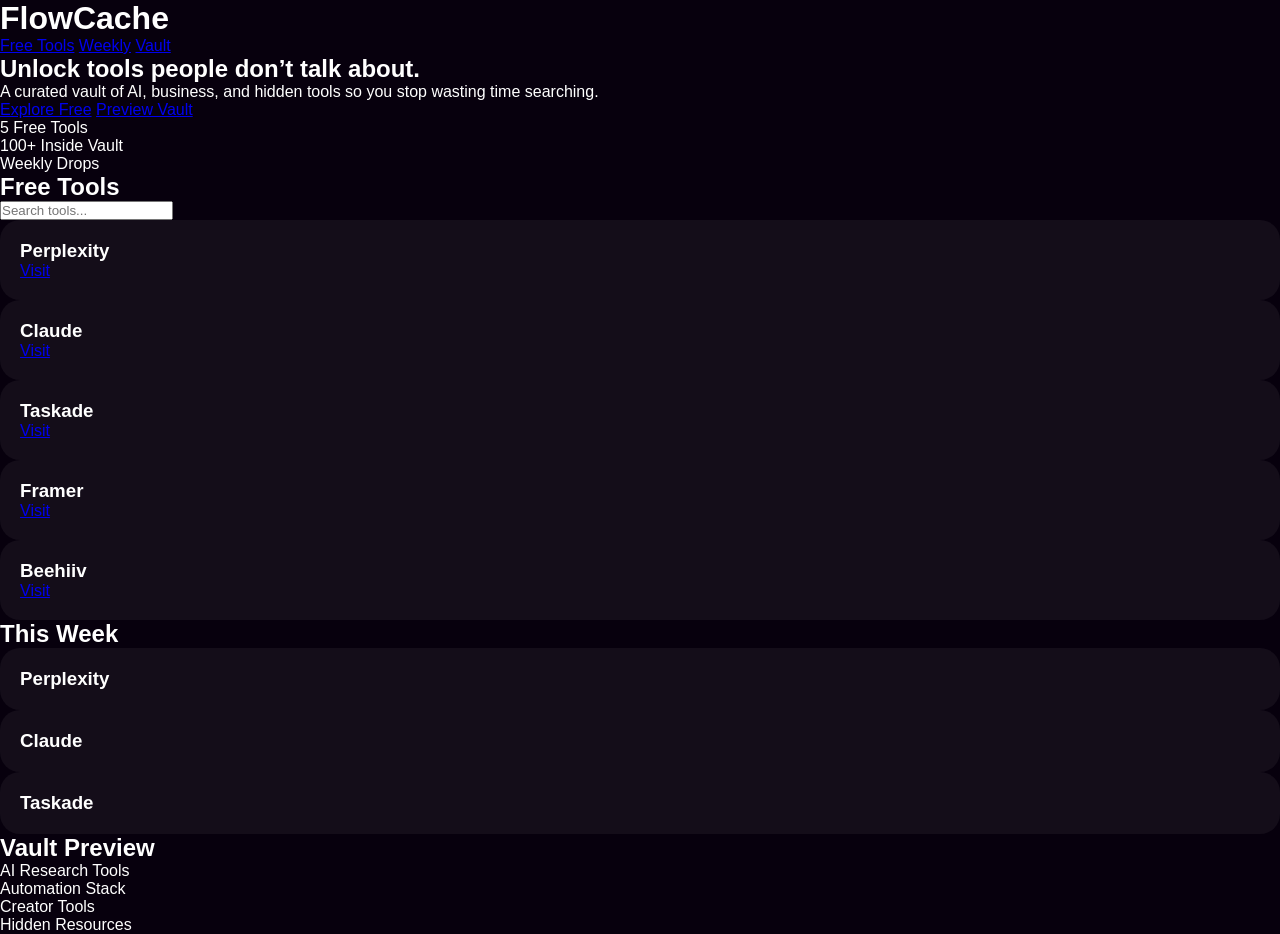
==== commit 2e62c60e: "Update index.html" ====
--- a/index.html
+++ b/index.html
@@ -11,69 +11,72 @@
 
 <body>
 
-<header class="nav">
-  <div class="logo">FlowCache</div>
+<header class="vault-topbar">
+  <h1 class="vault-logo">FlowCache</h1>
 
-  <nav class="links">
+  <nav class="desktop-nav">
     <a href="#freePreview">Free Tools</a>
     <a href="#weeklyDrop">Weekly</a>
     <a href="#fullAccess">Vault</a>
   </nav>
-
-  <button id="menuBtn">☰</button>
 </header>
 
 <!-- HERO -->
-<section class="hero">
-  <div class="hero-glow"></div>
+<section class="fc-hero">
+  <div class="fc-hero-glow glow-one"></div>
 
-  <div class="hero-content">
-    <h1>
-      Unlock tools<br>
-      <span>people don’t talk about.</span>
-    </h1>
+  <div class="fc-hero-inner">
 
-    <p>
-      A curated vault of AI, business, and hidden tools so you stop wasting time searching.
-    </p>
+    <div class="fc-hero-left">
+      <h2>
+        Unlock tools
+        <span>people don’t talk about.</span>
+      </h2>
 
-    <div class="hero-buttons">
-      <a href="#freePreview" class="btn primary">Explore Free</a>
-      <a href="#fullAccess" class="btn secondary">Preview Vault</a>
+      <p class="fc-hero-copy">
+        A curated vault of AI, business, and hidden tools so you stop wasting time searching.
+      </p>
+
+      <div class="hero-cta-row">
+        <a href="#freePreview" class="primary-btn">Explore Free</a>
+        <a href="#fullAccess" class="secondary-btn">Preview Vault</a>
+      </div>
     </div>
+
   </div>
 </section>
 
 <!-- PROOF -->
-<section class="proof">
-  <div>5 Free Tools</div>
-  <div>100+ Inside Vault</div>
-  <div>Weekly Drops</div>
+<section class="fc-proof-strip">
+  <div class="proof-item">5 Free Tools</div>
+  <div class="proof-item">100+ Inside Vault</div>
+  <div class="proof-item">Weekly Drops</div>
 </section>
 
-<!-- FREE -->
-<section id="freePreview" class="section">
+<!-- FREE TOOLS -->
+<section id="freePreview" class="free-preview-section">
   <h2>Free Tools</h2>
-  <input id="toolSearch" placeholder="Search tools...">
 
-  <div id="toolGrid" class="grid"></div>
+  <input id="toolSearch" placeholder="Search tools..." />
+
+  <div id="toolGrid" class="tool-grid"></div>
 </section>
 
 <!-- WEEKLY -->
-<section id="weeklyDrop" class="section">
+<section id="weeklyDrop" class="new-this-week">
   <h2>This Week</h2>
-  <div id="weeklyGrid" class="grid"></div>
+  <div id="weeklyGrid" class="weekly-grid"></div>
 </section>
 
 <!-- VAULT -->
-<section id="fullAccess" class="section">
+<section id="fullAccess" class="premium-preview-section">
   <h2>Vault Preview</h2>
 
-  <div class="grid">
-    <div class="card locked">AI Research Tools</div>
-    <div class="card locked">Automation Stack</div>
-    <div class="card locked">Creator Tools</div>
-    <div class="card locked">Hidden Resources</div>
+  <div class="premium-preview-grid">
+    <div class="tool-card premium-card">AI Research Tools</div>
+    <div class="tool-card premium-card">Automation Stack</div>
+    <div class="tool-card premium-card">Creator Tools</div>
+    <div class="tool-card premium-card">Hidden Resources</div>
   </div>
 </section>
 
--- a/style.css
+++ b/style.css
@@ -1,1665 +1,112 @@
-:root {
-  --bg: #07000d;
-  --bg-2: #12001f;
-  --purple: #7e5cff;
-  --purple-soft: #d8c3ff;
-  --lavender: #eadfff;
-  --text: #ffffff;
-  --muted: rgba(255, 255, 255, 0.72);
-  --muted-2: rgba(255, 255, 255, 0.55);
-  --line: rgba(255, 255, 255, 0.12);
-  --glass: rgba(255, 255, 255, 0.075);
-  --glass-2: rgba(255, 255, 255, 0.045);
-  --shadow: 0 24px 70px rgba(0, 0, 0, 0.34);
-  --radius-xl: 34px;
-  --radius-lg: 26px;
-  --radius-md: 18px;
-  --max: 1200px;
+*{
+  margin:0;
+  padding:0;
+  box-sizing:border-box;
+  font-family:Inter, sans-serif;
 }
 
-* {
-  margin: 0;
-  padding: 0;
-  box-sizing: border-box;
-  font-family: Inter, Arial, Helvetica, sans-serif;
+body{
+  background:#07000d;
+  color:white;
+  overflow-x:hidden;
 }
 
-html {
-  scroll-behavior: smooth;
+/* NAV */
+.nav{
+  display:flex;
+  justify-content:space-between;
+  padding:20px 40px;
+  position:sticky;
+  top:0;
+  background:rgba(10,0,20,0.7);
+  backdrop-filter:blur(10px);
 }
 
-body {
-  min-height: 100vh;
-  color: var(--text);
-  background:
-    radial-gradient(circle at top left, rgba(126, 92, 255, 0.42), transparent 36%),
-    radial-gradient(circle at top right, rgba(216, 180, 255, 0.18), transparent 28%),
-    linear-gradient(180deg, #07000d 0%, #12001f 48%, #050009 100%);
-  overflow-x: hidden;
+.links a{
+  margin:0 10px;
+  text-decoration:none;
+  color:#aaa;
 }
 
-a {
-  color: inherit;
+/* HERO */
+.hero{
+  position:relative;
+  padding:120px 40px;
+  text-align:center;
+  overflow:hidden;
 }
 
-img {
-  max-width: 100%;
-  display: block;
+.hero-glow{
+  position:absolute;
+  width:500px;
+  height:500px;
+  background:purple;
+  filter:blur(120px);
+  top:-100px;
+  left:-100px;
+  opacity:0.4;
 }
 
-button,
-input {
-  font: inherit;
+.hero h1{
+  font-size:60px;
 }
 
-/* =========================
-   NAV
-========================= */
-
-.vault-topbar {
-  position: sticky;
-  top: 0;
-  z-index: 1000;
-  min-height: 86px;
-  display: flex;
-  justify-content: space-between;
-  align-items: center;
-  gap: 18px;
-  padding: 16px 40px;
-   background:
-    linear-gradient(135deg, rgba(36, 16, 72, 0.78), rgba(14, 6, 30, 0.74));  border-bottom: 1px solid rgba(255, 255, 255, 0.08);
-  backdrop-filter: blur(18px);
+.hero span{
+  color:#caa6ff;
 }
 
-.brand-inline {
-  display: flex;
-  align-items: center;
-  gap: 14px;
-  text-decoration: none;
-  min-width: fit-content;
+.hero p{
+  margin-top:20px;
+  color:#aaa;
 }
 
-.brand-logo {
-  width: 58px;
-  height: 58px;
-  object-fit: cover;
-  border-radius: 14px;
-  background: rgba(255, 255, 255, 0.08);
-  border: 1px solid rgba(255, 255, 255, 0.1);
+.hero-buttons{
+  margin-top:30px;
 }
 
-.vault-logo {
-  margin: 0;
-  font-size: 1.65rem;
-  letter-spacing: -0.04em;
-  line-height: 1;
+.btn{
+  padding:12px 20px;
+  border-radius:999px;
+  text-decoration:none;
 }
 
-.vault-sublogo {
-  margin-top: 5px;
-  font-size: 0.86rem;
-  color: rgba(255, 255, 255, 0.68);
+.primary{
+  background:white;
+  color:black;
 }
 
-.desktop-nav {
-  display: flex;
-  align-items: center;
-  justify-content: center;
-  gap: 6px;
-  padding: 7px;
-  border-radius: 999px;
-  background: rgba(255, 255, 255, 0.045);
-  border: 1px solid rgba(255, 255, 255, 0.08);
+.secondary{
+  border:1px solid white;
 }
 
-.desktop-nav a {
-  text-decoration: none;
-  color: rgba(255, 255, 255, 0.72);
-  font-size: 0.84rem;
-  font-weight: 700;
-  padding: 10px 12px;
-  border-radius: 999px;
-  transition: 0.2s ease;
-  white-space: nowrap;
+/* PROOF */
+.proof{
+  display:flex;
+  justify-content:space-around;
+  padding:40px;
 }
 
-.desktop-nav a:hover {
-  color: white;
-  background: rgba(255, 255, 255, 0.08);
+/* SECTION */
+.section{
+  padding:80px 40px;
 }
 
-.menu-wrapper {
-  position: relative;
+.grid{
+  display:grid;
+  grid-template-columns:repeat(auto-fit,minmax(200px,1fr));
+  gap:20px;
+  margin-top:20px;
 }
 
-.menu-toggle {
-  width: 52px;
-  height: 52px;
-  border-radius: 16px;
-  border: 1px solid rgba(255, 255, 255, 0.14);
-  background: rgba(255, 255, 255, 0.08);
-  color: #fff;
-  font-size: 1.45rem;
-  cursor: pointer;
-  transition: 0.25s ease;
+/* CARDS */
+.card{
+  padding:20px;
+  background:rgba(255,255,255,0.05);
+  border-radius:20px;
 }
 
-.menu-toggle:hover {
-  transform: translateY(-1px);
-  background: rgba(255, 255, 255, 0.13);
+/* LOCKED */
+.locked{
+  filter:blur(3px);
+  opacity:0.6;
 }
-
-.menu-dropdown {
-  position: absolute;
-  top: 64px;
-  right: 0;
-  width: 245px;
-  display: none;
-  flex-direction: column;
-  gap: 8px;
-  padding: 14px;
-  border-radius: 22px;
-  background: rgba(18, 8, 34, 0.96);
-  border: 1px solid rgba(255, 255, 255, 0.11);
-  box-shadow: 0 24px 55px rgba(0, 0, 0, 0.35);
-  backdrop-filter: blur(20px);
-}
-
-.menu-dropdown.show {
-  display: flex;
-}
-
-.menu-dropdown a {
-  text-decoration: none;
-  padding: 13px 14px;
-  border-radius: 14px;
-  font-weight: 700;
-  color: rgba(255, 255, 255, 0.86);
-}
-
-.menu-dropdown a:hover {
-  background: rgba(255, 255, 255, 0.09);
-  color: #fff;
-}
-
-/* =========================
-   HERO
-========================= */
-
-.fc-hero {
-  position: relative;
-  overflow: hidden;
-  padding: 112px 22px 92px;
-  color: #fff;
-  background:
-    radial-gradient(circle at 15% 8%, rgba(126, 92, 255, 0.65), transparent 45%),
-    radial-gradient(circle at 85% 12%, rgba(216, 180, 255, 0.28), transparent 40%),
-    radial-gradient(circle at 60% 100%, rgba(126, 92, 255, 0.18), transparent 45%),
-    linear-gradient(140deg, #0a0012 0%, #160027 50%, #07000d 100%);
-}
-.fc-hero::before {
-  content: "";
-  position: absolute;
-  inset: 0;
-  background:
-    linear-gradient(rgba(255, 255, 255, 0.035) 1px, transparent 1px),
-    linear-gradient(90deg, rgba(255, 255, 255, 0.035) 1px, transparent 1px);
-  background-size: 46px 46px;
-  mask-image: linear-gradient(to bottom, black, transparent 86%);
-  pointer-events: none;
-}
-
-.fc-hero::after {
-  content: "";
-  position: absolute;
-  inset: auto 0 0 0;
-  height: 140px;
-  background: linear-gradient(to bottom, transparent, #07000d);
-  pointer-events: none;
-}
-.fc-hero-glow {
-  position: absolute;
-  border-radius: 999px;
-  filter: blur(95px);
-  pointer-events: none;
-}
-
-.fc-hero-glow.glow-one {
-  width: 440px;
-  height: 440px;
-  top: -145px;
-  left: -130px;
-  background: rgba(167, 139, 250, 0.38);
-}
-
-.fc-hero-glow.glow-two {
-  width: 350px;
-  height: 350px;
-  top: 90px;
-  right: -115px;
-  background: rgba(226, 181, 255, 0.2);
-}
-
-.fc-hero-inner {
-  position: relative;
-  z-index: 2;
-  max-width: 1180px;
-  margin: 0 auto;
-  display: grid;
-  grid-template-columns: minmax(0, 1.05fr) minmax(350px, 0.95fr);
-  gap: 52px;
-  align-items: center;
-}
-
-.fc-hero-left {
-  max-width: 690px;
-}
-
-.hero-pill {
-  display: inline-flex;
-  align-items: center;
-  gap: 9px;
-  width: fit-content;
-  margin: 0 0 22px;
-  padding: 9px 14px;
-  border-radius: 999px;
-  border: 1px solid rgba(255, 255, 255, 0.18);
-  background: rgba(255, 255, 255, 0.07 5);
-  backdrop-filter: blur(18px);
-  color: rgba(255, 255, 255, 0.78);
-  font-size: 0.8rem;
-  letter-spacing: 0.045em;
-  box-shadow:
-    inset 0 1px 0 rgba(255, 255, 255, 0.1),
-    0 16px 38px rgba(0, 0, 0, 0.22);
-}
-
-.hero-pill-dot,
-.signal-dot,
-.status-dot {
-  width: 7px;
-  height: 7px;
-  border-radius: 999px;
-  background: #d8c3ff;
-  box-shadow: 0 0 18px rgba(216, 195, 255, 0.95);
-  flex: 0 0 auto;
-}
-
-.fc-hero h2 {
-  margin: 0;
-  max-width: 760px;
-  font-size: clamp(3.15rem, 7.5vw, 6.25rem);
-  line-height: 0.92;
-  letter-spacing: -0.075em;
-  font-weight: 850;
-}
-
-.fc-hero h2 span {
-  display: block;
-  background: linear-gradient(90deg, #ffffff 0%, #eadfff 42%, #a78bfa 100%);
-  -webkit-background-clip: text;
-  background-clip: text;
-  color: transparent;
-}
-
-.fc-hero-copy {
-  max-width: 625px;
-  margin: 24px 0 0;
-  color: rgba(255, 255, 255, 0.72);
-  font-size: 1.03rem;
-  line-height: 1.75;
-}
-
-.hero-cta-row {
-  display: flex;
-  flex-wrap: wrap;
-  gap: 14px;
-  margin-top: 32px;
-}
-
-.hero-btn,
-.primary-btn,
-.secondary-btn {
-  min-height: 50px;
-  padding: 0 21px;
-  border-radius: 999px;
-  display: inline-flex;
-  align-items: center;
-  justify-content: center;
-  text-decoration: none;
-  font-weight: 750;
-  font-size: 0.94rem;
-  transition:
-    transform 0.25s ease,
-    box-shadow 0.25s ease,
-    border-color 0.25s ease,
-    background 0.25s ease;
-}
-
-.hero-btn:hover,
-.primary-btn:hover,
-.secondary-btn:hover {
-  transform: translateY(-2px);
-}
-
-.primary-btn {
-  color: #140020;
-  background: linear-gradient(135deg, #ffffff 0%, #ddcaff 100%);
-  box-shadow:
-    0 20px 48px rgba(167, 139, 250, 0.35),
-    inset 0 1px 0 rgba(255, 255, 255, 0.85);
-}
-
-.secondary-btn {
-  color: #fff;
-  border: 1px solid rgba(255, 255, 255, 0.22);
- background: rgba(255, 255, 255, 0.075);  backdrop-filter: blur(18px);
-  box-shadow: inset 0 1px 0 rgba(255, 255, 255, 0.08);
-}
-
-.secondary-btn:hover {
-  background: rgba(255, 255, 255, 0.12);
-}
-
-.hero-signal-row {
-  display: flex;
-  flex-wrap: wrap;
-  gap: 11px;
-  margin-top: 23px;
-}
-
-.hero-signal-pill {
-  display: inline-flex;
-  align-items: center;
-  gap: 8px;
-  min-height: 38px;
-  padding: 9px 12px;
-  border-radius: 999px;
-  border: 1px solid rgba(255, 255, 255, 0.135);
-  background: rgba(255, 255, 255, 0.065);
-  backdrop-filter: blur(18px);
-  color: rgba(255, 255, 255, 0.66);
-  font-size: 0.79rem;
-  white-space: nowrap;
-  box-shadow: inset 0 1px 0 rgba(255, 255, 255, 0.07);
-}
-
-.hero-signal-pill strong {
-  color: #fff;
-  font-weight: 850;
-}
-
-/* =========================
-   HERO DASHBOARD
-========================= */
-
-.fc-hero-dashboard {
-  position: relative;
-  overflow: hidden;
-  display: grid;
-  grid-template-columns: 48px 1fr;
-  gap: 18px;
-  border-radius: 34px;
-  padding: 20px;
-  border: 1px solid rgba(255, 255, 255, 0.16);
-  background:
-    linear-gradient(145deg, rgba(255, 255, 255, 0.145), rgba(255, 255, 255, 0.045)),
-    rgba(18, 0, 31, 0.68);
-  backdrop-filter: blur(26px);
-  box-shadow:
-    0 30px 95px rgba(0, 0, 0, 0.44),
-    inset 0 1px 0 rgba(255, 255, 255, 0.12);
-}
-
-.fc-hero-dashboard::before {
-  content: "";
-  position: absolute;
-  inset: 0;
-  background:
-    radial-gradient(circle at 15% 8%, rgba(255, 255, 255, 0.18), transparent 20%),
-    radial-gradient(circle at 82% 18%, rgba(199, 168, 255, 0.20), transparent 28%);
-  pointer-events: none;
-}
-
-.dashboard-orb {
-  position: absolute;
-  width: 190px;
-  height: 190px;
-  right: -80px;
-  top: -70px;
-  border-radius: 999px;
-  background: rgba(216, 195, 255, 0.24);
-  filter: blur(42px);
-  pointer-events: none;
-}
-
-.dashboard-sidebar,
-.dashboard-main {
-  position: relative;
-  z-index: 2;
-}
-
-.dashboard-sidebar {
-  display: flex;
-  flex-direction: column;
-  align-items: center;
-  gap: 13px;
-  padding: 12px 0;
-  border-radius: 22px;
-  background: rgba(255, 255, 255, 0.065);
-  border: 1px solid rgba(255, 255, 255, 0.1);
-}
-
-.dashboard-sidebar span {
-  width: 8px;
-  height: 8px;
-  border-radius: 999px;
-  background: rgba(255, 255, 255, 0.28);
-}
-
-.dashboard-sidebar .dashboard-logo-dot {
-  width: 13px;
-  height: 13px;
-  background: #d8c3ff;
-  box-shadow: 0 0 20px rgba(216, 195, 255, 0.9);
-}
-
-.dashboard-main {
-  min-width: 0;
-}
-
-.dashboard-header {
-  display: flex;
-  justify-content: space-between;
-  gap: 18px;
-  align-items: flex-start;
-  margin-bottom: 18px;
-}
-
-.mini-label {
-  margin: 0 0 8px;
-  color: rgba(255, 255, 255, 0.52);
-  font-size: 0.72rem;
-  text-transform: uppercase;
-  letter-spacing: 0.12em;
-}
-
-.dashboard-header h3 {
-  margin: 0;
-  max-width: 285px;
-  color: #fff;
-  font-size: 1.34rem;
-  line-height: 1.12;
-  letter-spacing: -0.045em;
-}
-
-.status-pill {
-  display: inline-flex;
-  align-items: center;
-  gap: 7px;
-  padding: 7px 10px;
-  border-radius: 999px;
-  border: 1px solid rgba(216, 195, 255, 0.22);
-  background: rgba(216, 195, 255, 0.11);
-  color: #eadfff;
-  font-size: 0.74rem;
-  white-space: nowrap;
-}
-
-.dashboard-metrics {
-  display: grid;
-  grid-template-columns: repeat(3, 1fr);
-  gap: 11px;
-  margin-bottom: 14px;
-}
-
-.dashboard-metrics > div {
-  min-height: 92px;
-  padding: 14px;
-  border-radius: 22px;
-  border: 1px solid rgba(255, 255, 255, 0.115);
-  background: rgba(255, 255, 255, 0.068);
-  box-shadow: inset 0 1px 0 rgba(255, 255, 255, 0.075);
-}
-
-.dashboard-metrics strong {
-  display: block;
-  margin-bottom: 9px;
-  color: #fff;
-  font-size: 1.45rem;
-  line-height: 1;
-  letter-spacing: -0.055em;
-}
-
-.dashboard-metrics span {
-  display: block;
-  color: rgba(255, 255, 255, 0.54);
-  font-size: 0.72rem;
-  line-height: 1.25;
-}
-
-.dashboard-focus-card {
-  position: relative;
-  z-index: 2;
-  display: flex;
-  justify-content: space-between;
-  align-items: flex-start;
-  gap: 14px;
-  padding: 16px;
-  margin-bottom: 14px;
-  border-radius: 24px;
-  border: 1px solid rgba(255, 255, 255, 0.11);
-  background:
-    radial-gradient(circle at 20% 10%, rgba(216, 195, 255, 0.18), transparent 34%),
-    rgba(255, 255, 255, 0.065);
-}
-
-.dashboard-focus-card p {
-  margin: 0 0 7px;
-  color: rgba(255, 255, 255, 0.52);
-  font-size: 0.72rem;
-  text-transform: uppercase;
-  letter-spacing: 0.12em;
-}
-
-.dashboard-focus-card h4 {
-  margin: 0;
-  max-width: 310px;
-  color: rgba(255, 255, 255, 0.88);
-  font-size: 0.96rem;
-  line-height: 1.45;
-  font-weight: 650;
-}
-
-.dashboard-focus-card > span {
-  flex: 0 0 auto;
-  padding: 6px 9px;
-  border-radius: 999px;
-  color: #160020;
-  background: linear-gradient(135deg, #fff, #d9c3ff);
-  font-size: 0.7rem;
-  font-weight: 850;
-}
-
-.dashboard-bars {
-  position: relative;
-  z-index: 2;
-  display: grid;
-  gap: 12px;
-  padding: 15px;
-  border-radius: 24px;
-  border: 1px solid rgba(255, 255, 255, 0.10);
-  background: rgba(0, 0, 0, 0.13);
-}
-
-.dashboard-row {
-  display: grid;
-  grid-template-columns: 98px 1fr;
-  gap: 13px;
-  align-items: center;
-}
-
-.dashboard-row span {
-  color: rgba(255, 255, 255, 0.62);
-  font-size: 0.78rem;
-}
-
-.dashboard-bar {
-  height: 9px;
-  border-radius: 999px;
-  overflow: hidden;
-  background: rgba(255, 255, 255, 0.10);
-}
-
-.dashboard-bar i {
-  display: block;
-  height: 100%;
-  border-radius: inherit;
-  background: linear-gradient(90deg, #ffffff, #d8c3ff, #7e5cff);
-  box-shadow: 0 0 24px rgba(167, 139, 250, 0.62);
-}
-
-/* =========================
-   SHARED SECTION STRUCTURE
-========================= */
-
-section {
-  position: relative;
-}
-
-.fc-proof-strip,
-.comparison-section,
-.audience-section,
-.brand-overview-section,
-.new-this-week,
-.free-preview-section,
-.premium-preview-section,
-.trust-strip,
-.past-drops-section,
-.private-access-section,
-.info-section,
-.vault-footer {
-  max-width: var(--max);
-  margin: 0 auto;
-  padding: 62px 20px;
-}
-
-.section-heading {
-  max-width: 760px;
-  margin: 0 auto 32px;
-  text-align: center;
-}
-
-.section-label,
-.section-kicker,
-.panel-label,
-.stat-label,
-.drop-meta {
-  display: inline-block;
-  color: #d8c3ff;
-  text-transform: uppercase;
-  letter-spacing: 0.14em;
-  font-size: 0.76rem;
-  font-weight: 800;
-  margin-bottom: 12px;
-}
-
-.section-heading h2,
-.section-title {
-  font-size: clamp(2rem, 4vw, 3.2rem);
-  line-height: 1;
-  letter-spacing: -0.055em;
-}
-
-.section-copy,
-.section-subtext {
-  margin-top: 14px;
-  color: rgba(255, 255, 255, 0.72);
-  line-height: 1.75;
-}
-
-/* =========================
-   CARD BASE
-========================= */
-
-.proof-item,
-.comparison-card,
-.audience-card,
-.brand-overview-card,
-.ai-stat-card,
-.tool-card,
-.trust-card,
-.drop-card,
-.private-access-card,
-.info-panel,
-.homepage-unlock-banner {
-  position: relative;
-  overflow: hidden;
-  border: 1px solid rgba(255, 255, 255, 0.12);
-  background:
-    linear-gradient(180deg, rgba(255, 255, 255, 0.10), rgba(255, 255, 255, 0.045)),
-    rgba(18, 0, 31, 0.56);
-  border-radius: 26px;
-  padding: 24px;
-  backdrop-filter: blur(18px);
-  box-shadow: 0 18px 46px rgba(0, 0, 0, 0.20);
-}
-
-.comparison-card::before,
-.audience-card::before,
-.brand-overview-card::before,
-.ai-stat-card::before,
-.tool-card::before,
-.trust-card::before,
-.drop-card::before,
-.private-access-card::before,
-.info-panel::before {
-  content: "";
-  position: absolute;
-  inset: 0;
-  background:
-    radial-gradient(circle at 16% 8%, rgba(255, 255, 255, 0.08), transparent 32%),
-    radial-gradient(circle at 90% 10%, rgba(126, 92, 255, 0.10), transparent 30%);
-  pointer-events: none;
-}
-
-.comparison-card > *,
-.audience-card > *,
-.brand-overview-card > *,
-.ai-stat-card > *,
-.tool-card > *,
-.trust-card > *,
-.drop-card > *,
-.private-access-card > *,
-.info-panel > * {
-  position: relative;
-  z-index: 2;
-}
-
-.comparison-card h3,
-.audience-card h3,
-.brand-overview-card h3,
-.tool-card h3,
-.trust-card h3,
-.drop-card h3,
-.info-panel h3 {
-  margin-bottom: 10px;
-  line-height: 1.2;
-  letter-spacing: -0.035em;
-}
-
-.comparison-card p,
-.audience-card p,
-.brand-overview-card p,
-.ai-data-copy p,
-.ai-stat-card p,
-.tool-card p,
-.trust-card p,
-.drop-card p,
-.info-panel p {
-  color: rgba(255, 255, 255, 0.72);
-  line-height: 1.65;
-}
-
-/* =========================
-   PROOF STRIP
-========================= */
-
-.fc-proof-strip {
-  display: grid;
-  grid-template-columns: repeat(4, 1fr);
-  gap: 16px;
-  padding-top: 34px;
-  padding-bottom: 42px;
-}
-
-.proof-item {
-  min-height: 126px;
-}
-
-.proof-item strong {
-  display: block;
-  font-size: 1.7rem;
-  letter-spacing: -0.05em;
-}
-
-.proof-item span {
-  display: block;
-  margin-top: 6px;
-  color: rgba(255, 255, 255, 0.65);
-}
-
-/* =========================
-   TICKER
-========================= */
-
-.tool-ticker {
-  overflow: hidden;
-  border-top: 1px solid rgba(255, 255, 255, 0.08);
-  border-bottom: 1px solid rgba(255, 255, 255, 0.08);
-  background: rgba(255, 255, 255, 0.045);
-}
-
-.ticker-track {
-  display: flex;
-  gap: 34px;
-  width: max-content;
-  padding: 16px 0;
-  animation: ticker 26s linear infinite;
-}
-
-.ticker-track span {
-  color: rgba(255, 255, 255, 0.72);
-  font-weight: 800;
-  white-space: nowrap;
-}
-
-@keyframes ticker {
-  from {
-    transform: translateX(0);
-  }
-
-  to {
-    transform: translateX(-50%);
-  }
-}
-
-/* =========================
-   GRIDS
-========================= */
-
-.comparison-grid,
-.audience-grid,
-.brand-overview-grid,
-.ai-data-wrap,
-.preview-layout,
-.info-grid,
-.footer-grid {
-  display: grid;
-  gap: 22px;
-}
-
-.comparison-grid {
-  grid-template-columns: 1fr 1fr;
-}
-
-.audience-grid,
-.brand-overview-grid,
-.premium-preview-grid,
-.past-drops-grid,
-.trust-strip {
-  display: grid;
-  grid-template-columns: repeat(3, 1fr);
-  gap: 22px;
-}
-
-.ai-data-wrap,
-.preview-layout,
-.info-grid {
-  grid-template-columns: 1fr 1fr;
-  align-items: start;
-}
-
-.ai-stat-grid {
-  display: grid;
-  grid-template-columns: repeat(2, 1fr);
-  gap: 22px;
-}
-
-.premium-preview-grid {
-  grid-template-columns: repeat(4, 1fr);
-}
-
-.card-number,
-.audience-card span {
-  display: inline-block;
-  color: #d8c3ff;
-  font-weight: 900;
-  margin-bottom: 16px;
-}
-
-.highlight {
-  border-color: rgba(216, 195, 255, 0.28);
-  box-shadow:
-    0 20px 60px rgba(126, 92, 255, 0.22),
-    inset 0 1px 0 rgba(255, 255, 255, 0.10);
-}
-
-/* =========================
-   AI SECTION
-========================= */
-
-.ai-data-section {
-  position: relative;
-  max-width: none;
-  margin: 0;
-  padding: 70px 20px;
-  overflow: hidden;
-  background:
-    radial-gradient(circle at 18% 22%, rgba(126, 92, 255, 0.18), transparent 34%),
-    rgba(255, 255, 255, 0.025);
-}
-
-.ai-data-glow {
-  position: absolute;
-  width: 340px;
-  height: 340px;
-  border-radius: 999px;
-  background: rgba(126, 92, 255, 0.18);
-  filter: blur(80px);
-  top: 18%;
-  left: -120px;
-}
-
-.ai-data-wrap {
-  position: relative;
-  z-index: 2;
-  max-width: var(--max);
-  margin: 0 auto;
-}
-
-.ai-data-copy h2 {
-  font-size: clamp(2rem, 4vw, 3.1rem);
-  line-height: 1.05;
-  letter-spacing: -0.055em;
-  margin-bottom: 18px;
-}
-
-.ai-source-note {
-  margin-top: 22px;
-  padding: 14px;
-  border-radius: 18px;
-  color: rgba(255, 255, 255, 0.7);
-  background: rgba(255, 255, 255, 0.06);
-  border: 1px solid rgba(255, 255, 255, 0.1);
-}
-
-.ai-stat-card strong {
-  display: block;
-  margin: 6px 0 10px;
-  font-size: 3rem;
-  line-height: 1;
-  letter-spacing: -0.065em;
-}
-
-.ai-stat-card.featured {
-  border-color: rgba(216, 195, 255, 0.28);
-}
-
-/* =========================
-   WEEKLY + TOOLS
-========================= */
-
-.weekly-grid,
-.tool-grid {
-  display: grid;
-  grid-template-columns: repeat(auto-fit, minmax(245px, 1fr));
-  gap: 22px;
-}
-
-.weekly-card {
-  min-height: 240px;
-}
-
-.weekly-badge,
-.tool-badge,
-.tool-chip,
-.locked-pill,
-.luxury-badge {
-  display: inline-flex;
-  width: fit-content;
-  padding: 7px 10px;
-  border-radius: 999px;
-  font-size: 0.72rem;
-  font-weight: 900;
-  color: #f4ecff;
-  background: rgba(255, 255, 255, 0.09);
-  border: 1px solid rgba(255, 255, 255, 0.13);
-}
-
-.weekly-badge {
-  margin-bottom: 14px;
-  color: #160020;
-  background: linear-gradient(135deg, #fff, #d8c3ff);
-}
-
-.weekly-card h3 {
-  font-size: 1.35rem;
-  margin-bottom: 10px;
-  letter-spacing: -0.04em;
-}
-
-.weekly-summary,
-.weekly-support {
-  color: rgba(255, 255, 255, 0.70);
-  line-height: 1.65;
-}
-
-.weekly-support {
-  margin-top: 12px;
-}
-
-.weekly-footer {
-  display: flex;
-  flex-wrap: wrap;
-  gap: 8px;
-  margin-top: 18px;
-}
-
-.weekly-footer span {
-  display: inline-flex;
-  padding: 7px 10px;
-  border-radius: 999px;
-  font-size: 0.72rem;
-  font-weight: 800;
-  color: rgba(255, 255, 255, 0.72);
-  background: rgba(255, 255, 255, 0.07);
-  border: 1px solid rgba(255, 255, 255, 0.10);
-}
-
-.tool-card {
-  min-height: 330px;
-  transition: 0.25s ease;
-}
-
-.tool-card:hover {
-  transform: translateY(-6px);
-  border-color: rgba(216, 195, 255, 0.24);
-  box-shadow:
-    0 22px 60px rgba(0, 0, 0, 0.28),
-    0 0 28px rgba(126, 92, 255, 0.16);
-}
-
-.tool-card-glow {
-  position: absolute;
-  width: 180px;
-  height: 180px;
-  top: -80px;
-  right: -70px;
-  border-radius: 999px;
-  background: rgba(216, 195, 255, 0.12);
-  filter: blur(34px);
-}
-
-.tool-card-top,
-.tool-card-status,
-.tool-card-action,
-.tool-meta {
-  display: flex;
-  gap: 10px;
-  flex-wrap: wrap;
-  align-items: center;
-}
-
-.tool-card-top {
-  justify-content: space-between;
-  margin-bottom: 16px;
-}
-
-.tool-card-status {
-  justify-content: space-between;
-  margin-bottom: 18px;
-}
-
-.tool-status-copy,
-.tool-status-right {
-  display: grid;
-  gap: 7px;
-}
-
-.tool-status-right {
-  justify-items: end;
-}
-
-.tool-status-kicker {
-  color: rgba(255, 255, 255, 0.55);
-  text-transform: uppercase;
-  letter-spacing: 0.12em;
-  font-size: 0.7rem;
-  font-weight: 900;
-}
-
-.tool-status-note {
-  color: rgba(255, 255, 255, 0.68);
-  font-size: 0.78rem;
-}
-
-.tool-access,
-.tool-fresh-pill,
-.tool-category {
-  display: inline-flex;
-  width: fit-content;
-  padding: 7px 10px;
-  border-radius: 999px;
-  font-size: 0.72rem;
-  font-weight: 900;
-  color: rgba(255, 255, 255, 0.75);
-  background: rgba(255, 255, 255, 0.075);
-  border: 1px solid rgba(255, 255, 255, 0.10);
-}
-
-.tool-access.free {
-  color: #150024;
-  background: linear-gradient(135deg, #fff, #d8c3ff);
-}
-
-.tool-card h3 {
-  font-size: 1.35rem;
-}
-
-.tool-summary,
-.tool-support,
-.editor-note {
-  color: rgba(255, 255, 255, 0.72);
-  line-height: 1.65;
-}
-
-.tool-support,
-.editor-note {
-  margin-top: 12px;
-}
-
-.tool-card-divider {
-  height: 1px;
-  margin: 18px 0;
-  background: rgba(255, 255, 255, 0.10);
-}
-
-.tool-card-action {
-  margin-top: 20px;
-}
-
-.visit-btn,
-.locked-btn,
-.tool-link {
-  display: inline-flex;
-  align-items: center;
-  justify-content: center;
-  min-height: 43px;
-  padding: 0 16px;
-  border-radius: 999px;
-  text-decoration: none;
-  font-weight: 900;
-  color: #160020;
-  background: linear-gradient(135deg, #fff, #d8c3ff);
-}
-
-.tool-link {
-  margin-top: 16px;
-}
-
-.tool-meta {
-  margin-top: 16px;
-}
-
-.locked-pill {
-  margin-top: 18px;
-  color: #160020;
-  background: linear-gradient(135deg, #fff, #d8c3ff);
-}
-
-.premium-card {
-  min-height: 265px;
-}
-
-.premium-card::after {
-  content: "";
-  position: absolute;
-  inset: 0;
-  background: linear-gradient(to bottom, transparent, rgba(9, 0, 18, 0.16));
-  pointer-events: none;
-}
-
-/* =========================
-   FREE PREVIEW
-========================= */
-
-.preview-layout {
-  margin-bottom: 28px;
-}
-
-.preview-toolbar {
-  min-width: 0;
-}
-
-.preview-toolbar input,
-.newsletter-form input {
-  width: 100%;
-  padding: 15px 16px;
-  border: none;
-  outline: none;
-  border-radius: 16px;
-  background: rgba(255, 255, 255, 0.1);
-  color: white;
-  border: 1px solid rgba(255, 255, 255, 0.12);
-}
-
-.preview-toolbar input::placeholder,
-.newsletter-form input::placeholder {
-  color: rgba(255, 255, 255, 0.55);
-}
-
-.filter-row {
-  display: flex;
-  flex-wrap: wrap;
-  gap: 10px;
-  margin-top: 14px;
-}
-
-.filter-btn {
-  border: 1px solid rgba(255, 255, 255, 0.14);
-  border-radius: 999px;
-  padding: 10px 14px;
-  color: white;
-  background: rgba(255, 255, 255, 0.08);
-  cursor: pointer;
-  font-weight: 800;
-  transition: 0.2s ease;
-}
-
-.filter-btn.active,
-.filter-btn:hover {
-  color: #170028;
-  background: #fff;
-}
-
-.homepage-unlock-banner {
-  text-align: left;
-  align-self: stretch;
-}
-
-.homepage-unlock-banner h3 {
-  font-size: 2rem;
-  letter-spacing: -0.045em;
-  line-height: 1;
-}
-
-.homepage-unlock-banner p {
-  color: rgba(255, 255, 255, 0.7);
-  margin: 12px 0 18px;
-}
-
-.unlock-banner-btn,
-.newsletter-form button {
-  display: inline-flex;
-  align-items: center;
-  justify-content: center;
-  min-height: 46px;
-  padding: 0 18px;
-  border-radius: 999px;
-  border: none;
-  color: #170028;
-  background: linear-gradient(135deg, #fff, #dccaff);
-  text-decoration: none;
-  font-weight: 900;
-  cursor: pointer;
-}
-
-.luxury-vault-shell {
-  margin-top: 28px;
-  padding: 28px;
-  border-radius: 30px;
-  background:
-    radial-gradient(circle at 12% 8%, rgba(126, 92, 255, 0.12), transparent 32%),
-    rgba(16, 8, 30, 0.50);
-  border: 1px solid rgba(255, 255, 255, 0.07);
-}
-
-/* =========================
-   NEWSLETTER
-========================= */
-
-.private-access-card {
-  max-width: 780px;
-  margin: 0 auto;
-  text-align: center;
-}
-
-.private-access-card h2 {
-  font-size: clamp(2.4rem, 6vw, 4rem);
-  letter-spacing: -0.06em;
-  margin-bottom: 20px;
-}
-
-.newsletter-preview-list {
-  display: grid;
-  grid-template-columns: repeat(3, 1fr);
-  gap: 15px;
-  margin: 22px 0;
-}
-
-.newsletter-preview-list div {
-  padding: 18px;
-  border-radius: 20px;
-  background: rgba(255, 255, 255, 0.07);
-  border: 1px solid rgba(255, 255, 255, 0.1);
-}
-
-.newsletter-preview-list span {
-  color: #d8c3ff;
-  font-weight: 900;
-}
-
-.newsletter-form {
-  display: flex;
-  justify-content: center;
-  gap: 12px;
-  flex-wrap: wrap;
-}
-
-.newsletter-form input {
-  max-width: 360px;
-}
-
-.private-note {
-  margin-top: 14px;
-  color: rgba(255, 255, 255, 0.68);
-}
-
-/* =========================
-   FAQ CONTACT
-========================= */
-
-.section-heading-wrap {
-  text-align: center;
-  max-width: 760px;
-  margin: 0 auto 30px;
-}
-
-.faq-list {
-  display: grid;
-  gap: 12px;
-}
-
-.faq-item {
-  padding: 16px;
-  border-radius: 18px;
-  background: rgba(255, 255, 255, 0.06);
-  border: 1px solid rgba(255, 255, 255, 0.09);
-}
-
-.faq-item summary {
-  cursor: pointer;
-  font-weight: 900;
-}
-
-.faq-item p {
-  margin-top: 12px;
-}
-
-.contact-stack {
-  display: grid;
-  gap: 14px;
-  margin-top: 18px;
-}
-
-.contact-card {
-  display: grid;
-  gap: 5px;
-  text-decoration: none;
-  padding: 18px;
-  border-radius: 18px;
-  background: rgba(255, 255, 255, 0.06);
-  border: 1px solid rgba(255, 255, 255, 0.09);
-}
-
-.contact-title {
-  color: #d8c3ff;
-  font-weight: 900;
-}
-
-.contact-value {
-  color: rgba(255, 255, 255, 0.76);
-}
-
-/* =========================
-   FOOTER
-========================= */
-
-.vault-footer {
-  padding-bottom: 95px;
-}
-
-.footer-grid {
-  display: grid;
-  grid-template-columns: 1.2fr repeat(3, 1fr);
-  gap: 22px;
-  margin-bottom: 30px;
-}
-
-.footer-grid h4 {
-  margin-bottom: 12px;
-}
-
-.footer-grid p,
-.copyright {
-  color: rgba(255, 255, 255, 0.66);
-}
-
-.footer-grid a {
-  display: block;
-  text-decoration: none;
-  color: rgba(255, 255, 255, 0.66);
-  margin: 8px 0;
-}
-
-.footer-grid a:hover {
-  color: #fff;
-}
-
-.vault-count {
-  font-weight: 900;
-  margin-bottom: 8px;
-}
-
-/* =========================
-   MOBILE STICKY CTA
-========================= */
-
-.mobile-sticky-cta {
-  position: fixed;
-  left: 14px;
-  right: 14px;
-  bottom: 14px;
-  z-index: 999;
-  display: none;
-  align-items: center;
-  justify-content: space-between;
-  gap: 12px;
-  padding: 12px 14px;
-  border-radius: 20px;
-  background: rgba(18, 8, 34, 0.9);
-  border: 1px solid rgba(255, 255, 255, 0.13);
-  backdrop-filter: blur(18px);
-  box-shadow: 0 18px 50px rgba(0, 0, 0, 0.35);
-}
-
-.mobile-sticky-cta span {
-  font-weight: 900;
-}
-
-.mobile-sticky-cta a {
-  text-decoration: none;
-  color: #170028;
-  background: #fff;
-  padding: 10px 12px;
-  border-radius: 999px;
-  font-weight: 900;
-}
-
-/* =========================
-   RESPONSIVE
-========================= */
-
-@media (max-width: 1120px) {
-  .desktop-nav {
-    display: none;
-  }
-}
-
-@media (max-width: 960px) {
-  .vault-topbar {
-    padding: 14px 18px;
-  }
-
-  .fc-hero {
-    padding: 94px 18px 68px;
-  }
-
-  .fc-hero-inner,
-  .comparison-grid,
-  .ai-data-wrap,
-  .preview-layout,
-  .info-grid,
-  .footer-grid {
-    grid-template-columns: 1fr;
-  }
-
-  .fc-hero-inner {
-    gap: 36px;
-  }
-
-  .fc-hero-left {
-    max-width: 100%;
-  }
-
-  .fc-hero h2 {
-    font-size: clamp(2.65rem, 13vw, 4.65rem);
-  }
-
-  .hero-cta-row {
-    display: grid;
-    grid-template-columns: 1fr;
-  }
-
-  .hero-btn,
-  .primary-btn,
-  .secondary-btn {
-    width: 100%;
-  }
-
-  .hero-signal-row {
-    display: grid;
-    grid-template-columns: 1fr;
-  }
-
-  .hero-signal-pill {
-    justify-content: center;
-  }
-
-  .fc-hero-dashboard {
-    grid-template-columns: 1fr;
-  }
-
-  .dashboard-sidebar {
-    display: none;
-  }
-
-  .dashboard-metrics,
-  .fc-proof-strip,
-  .audience-grid,
-  .brand-overview-grid,
-  .ai-stat-grid,
-  .premium-preview-grid,
-  .past-drops-grid,
-  .trust-strip,
-  .newsletter-preview-list {
-    grid-template-columns: 1fr;
-  }
-
-  .dashboard-header {
-    flex-direction: column;
-  }
-
-  .homepage-unlock-banner {
-    text-align: center;
-  }
-
-  .mobile-sticky-cta {
-    display: flex;
-  }
-}
-
-@media (max-width: 520px) {
-  .brand-logo {
-    width: 48px;
-    height: 48px;
-  }
-
-  .vault-logo {
-    font-size: 1.35rem;
-  }
-
-  .vault-sublogo {
-    font-size: 0.75rem;
-  }
-
-  .menu-dropdown {
-    right: 0;
-    width: 235px;
-  }
-
-  .fc-hero {
-    padding-top: 76px;
-  }
-
-  .fc-hero-dashboard,
-  .proof-item,
-  .comparison-card,
-  .audience-card,
-  .brand-overview-card,
-  .ai-stat-card,
-  .tool-card,
-  .trust-card,
-  .drop-card,
-  .private-access-card,
-  .info-panel,
-  .homepage-unlock-banner {
-    border-radius: 22px;
-  }
-
-  .dashboard-row {
-    grid-template-columns: 1fr;
-    gap: 7px;
-  }
-
-  .dashboard-focus-card {
-    flex-direction: column;
-  }
-
-  .luxury-vault-shell {
-    padding: 16px;
-  }
-
-  .footer-grid {
-    gap: 30px;
-  }
-}
-.fc-hero h1 {
-  margin: 0;
-  max-width: 760px;
-  font-size: clamp(3.15rem, 7.5vw, 6.25rem);
-  line-height: 0.92;
-  letter-spacing: -0.075em;
-  font-weight: 850;
-}
-
-.fc-hero h1 span {
-  display: block;
-  background: linear-gradient(90deg, #ffffff 0%, #eadfff 42%, #a78bfa 100%);
-  -webkit-background-clip: text;
-  background-clip: text;
-  color: transparent;
-}
-/* =========================
-   HERO BLACK SPOT FIX
-   Safe override — paste at bottom
-========================= */
-
-.fc-hero {
-  isolation: isolate;
-  background:
-    radial-gradient(circle at 14% 10%, rgba(126, 92, 255, 0.58), transparent 42%),
-    radial-gradient(circle at 82% 16%, rgba(216, 195, 255, 0.24), transparent 38%),
-    radial-gradient(circle at 48% 78%, rgba(126, 92, 255, 0.14), transparent 46%),
-    linear-gradient(135deg, #090011 0%, #160026 54%, #080010 100%) !important;
-}
-
-.fc-hero::before {
-  opacity: 0.45;
-  mask-image: linear-gradient(to bottom, black 0%, black 48%, transparent 92%);
-  -webkit-mask-image: linear-gradient(to bottom, black 0%, black 48%, transparent 92%);
-}
-
-.fc-hero::after {
-  height: 90px !important;
-  background: linear-gradient(
-    to bottom,
-    transparent 0%,
-    rgba(7, 0, 13, 0.28) 58%,
-    rgba(7, 0, 13, 0.72) 100%
-  ) !important;
-}
-
-.fc-hero-glow.glow-one {
-  opacity: 0.78;
-}
-
-.fc-hero-glow.glow-two {
-  opacity: 0.7;
-}
-
-.hero-pill {
-  background: rgba(255, 255, 255, 0.075) !important;
-}
-
-.fc-hero-dashboard {
-  box-shadow:
-    0 24px 70px rgba(0, 0, 0, 0.28),
-    0 0 55px rgba(126, 92, 255, 0.12),
-    inset 0 1px 0 rgba(255, 255, 255, 0.12) !important;
-}
-
-.dashboard-bars {
-  background: rgba(255, 255, 255, 0.045) !important;
-}
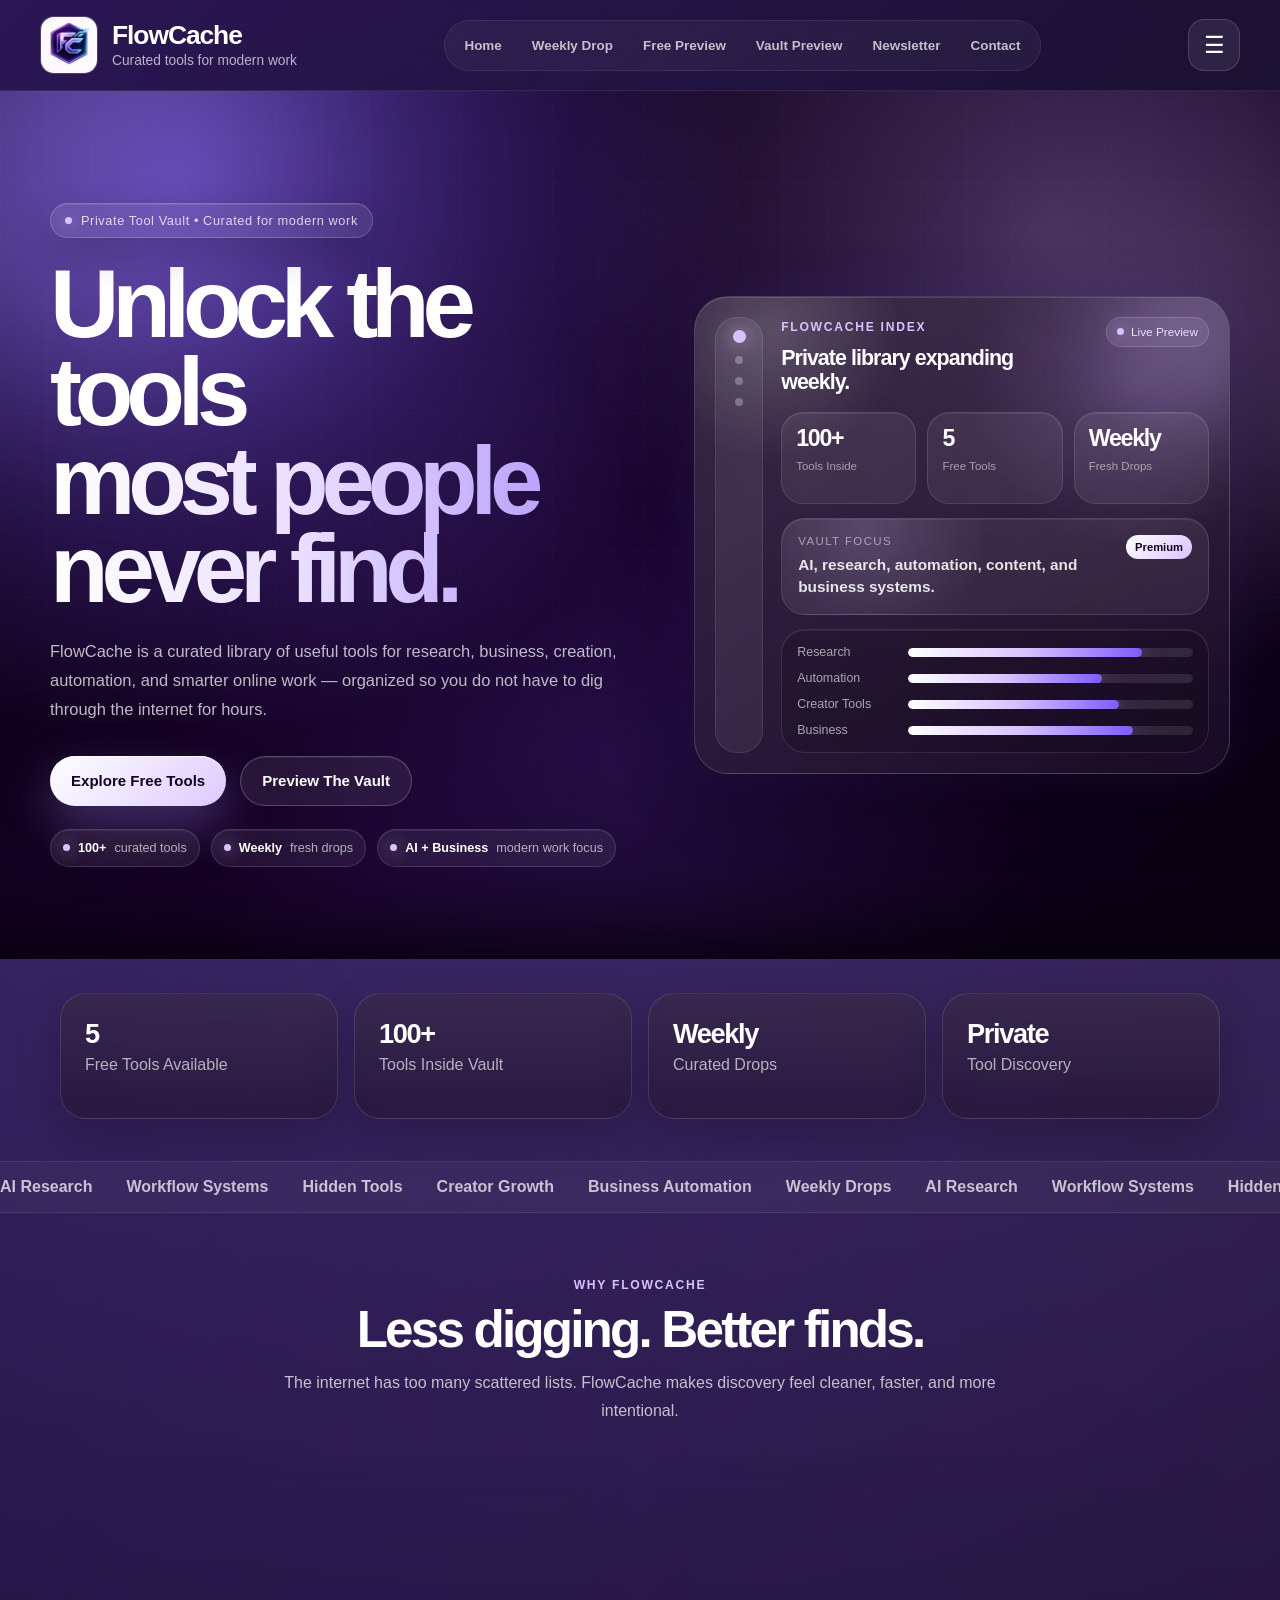
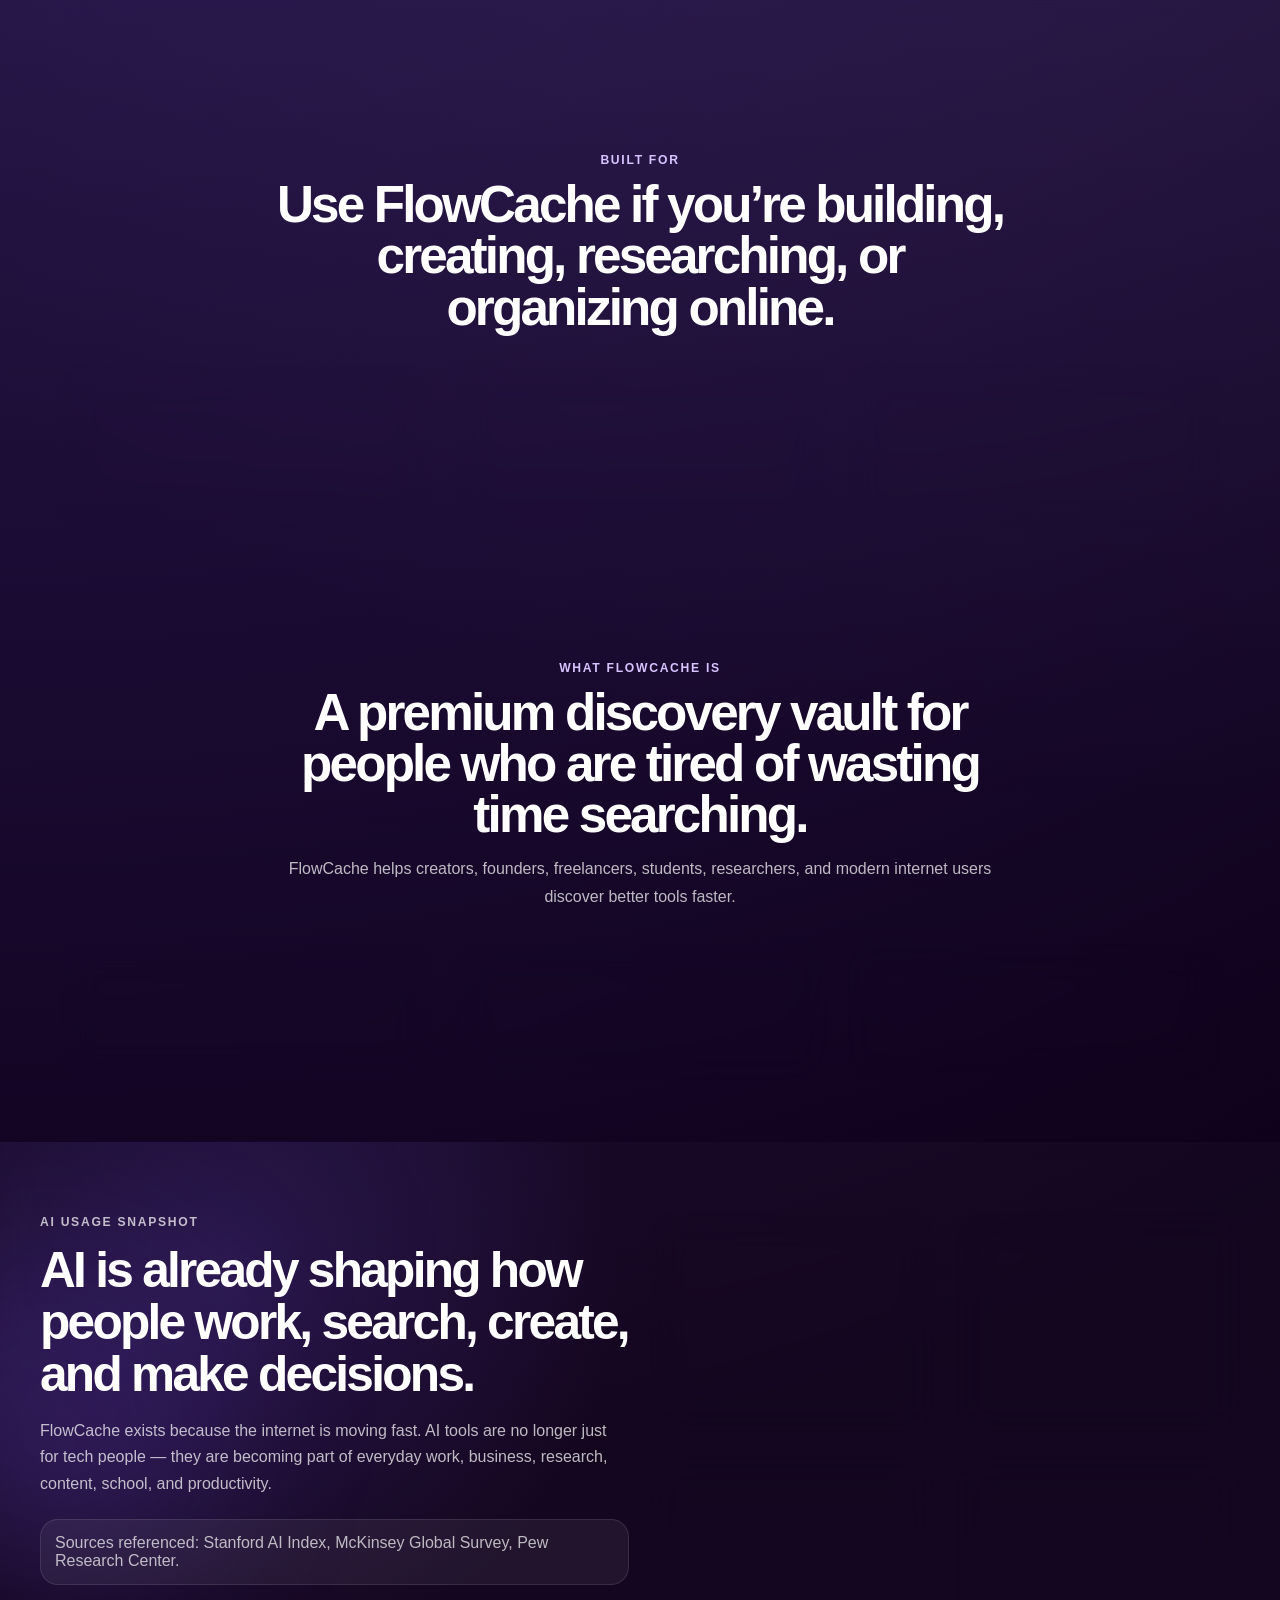
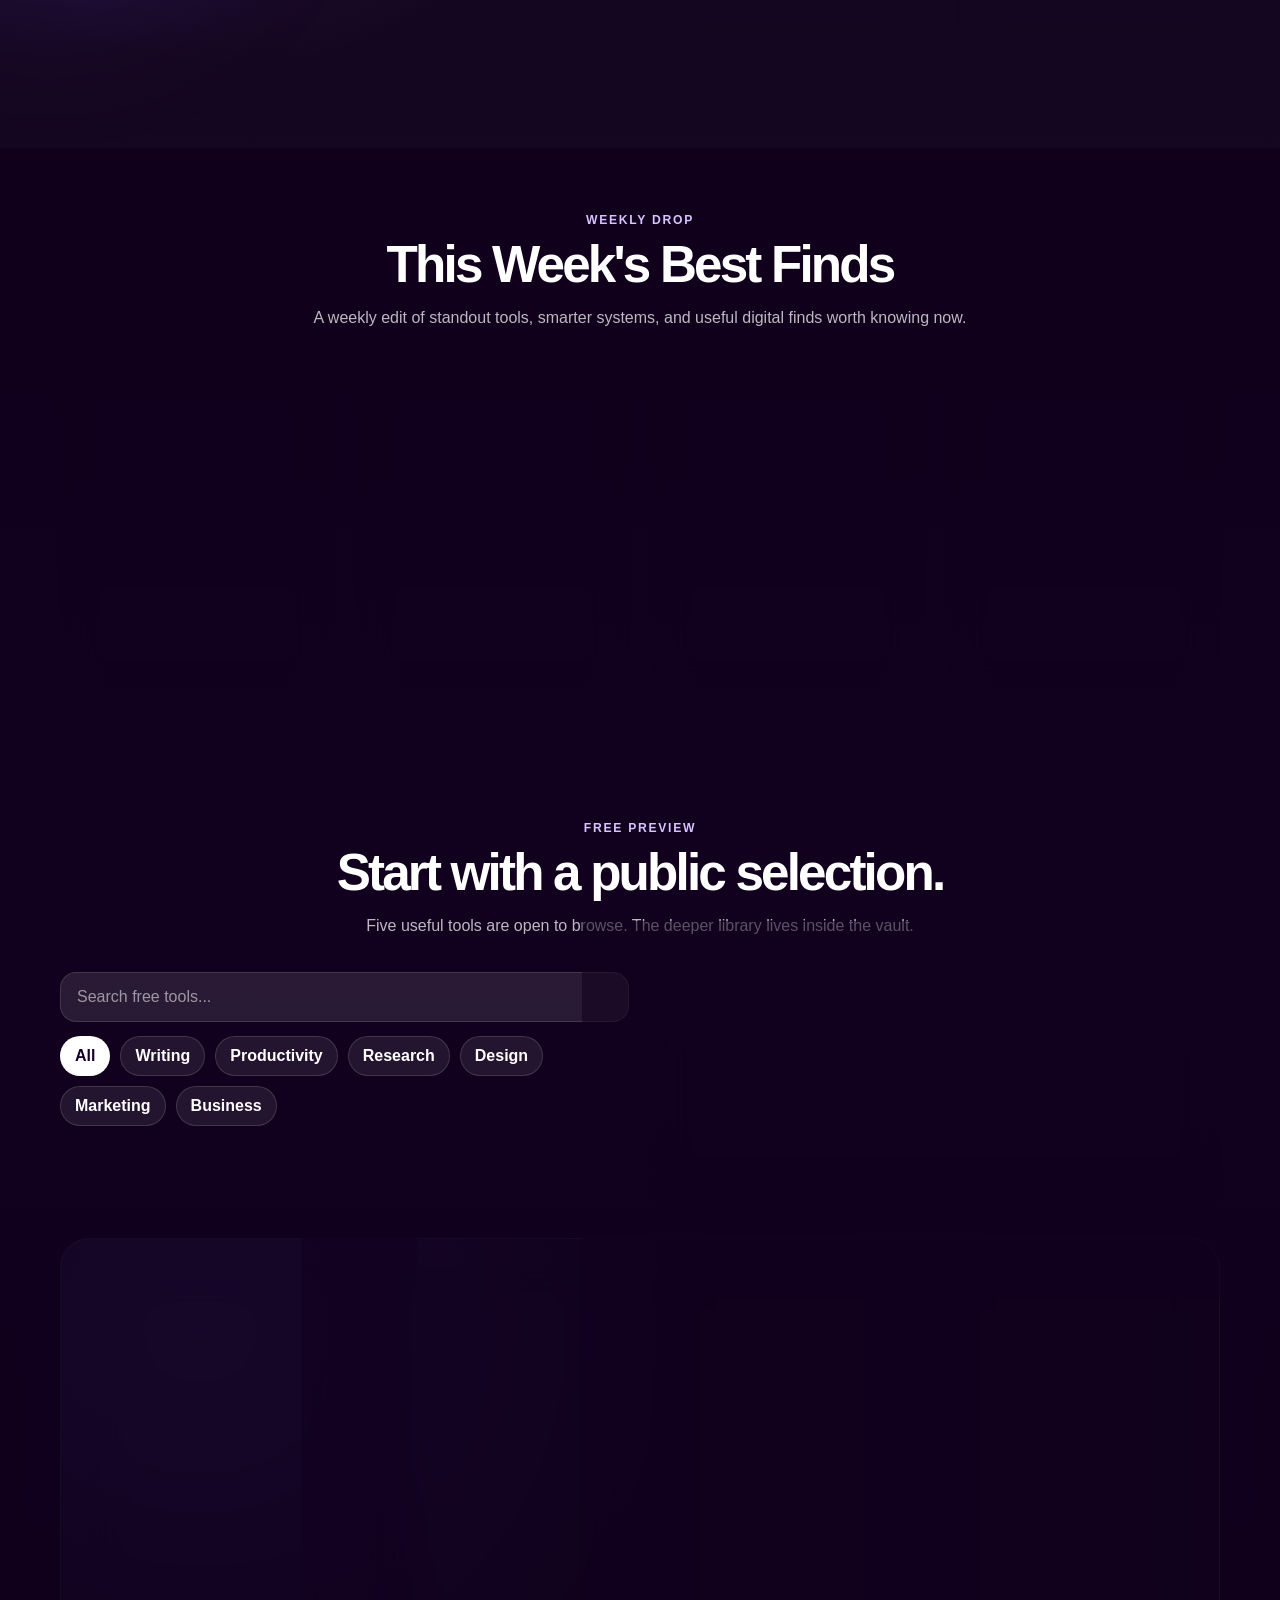
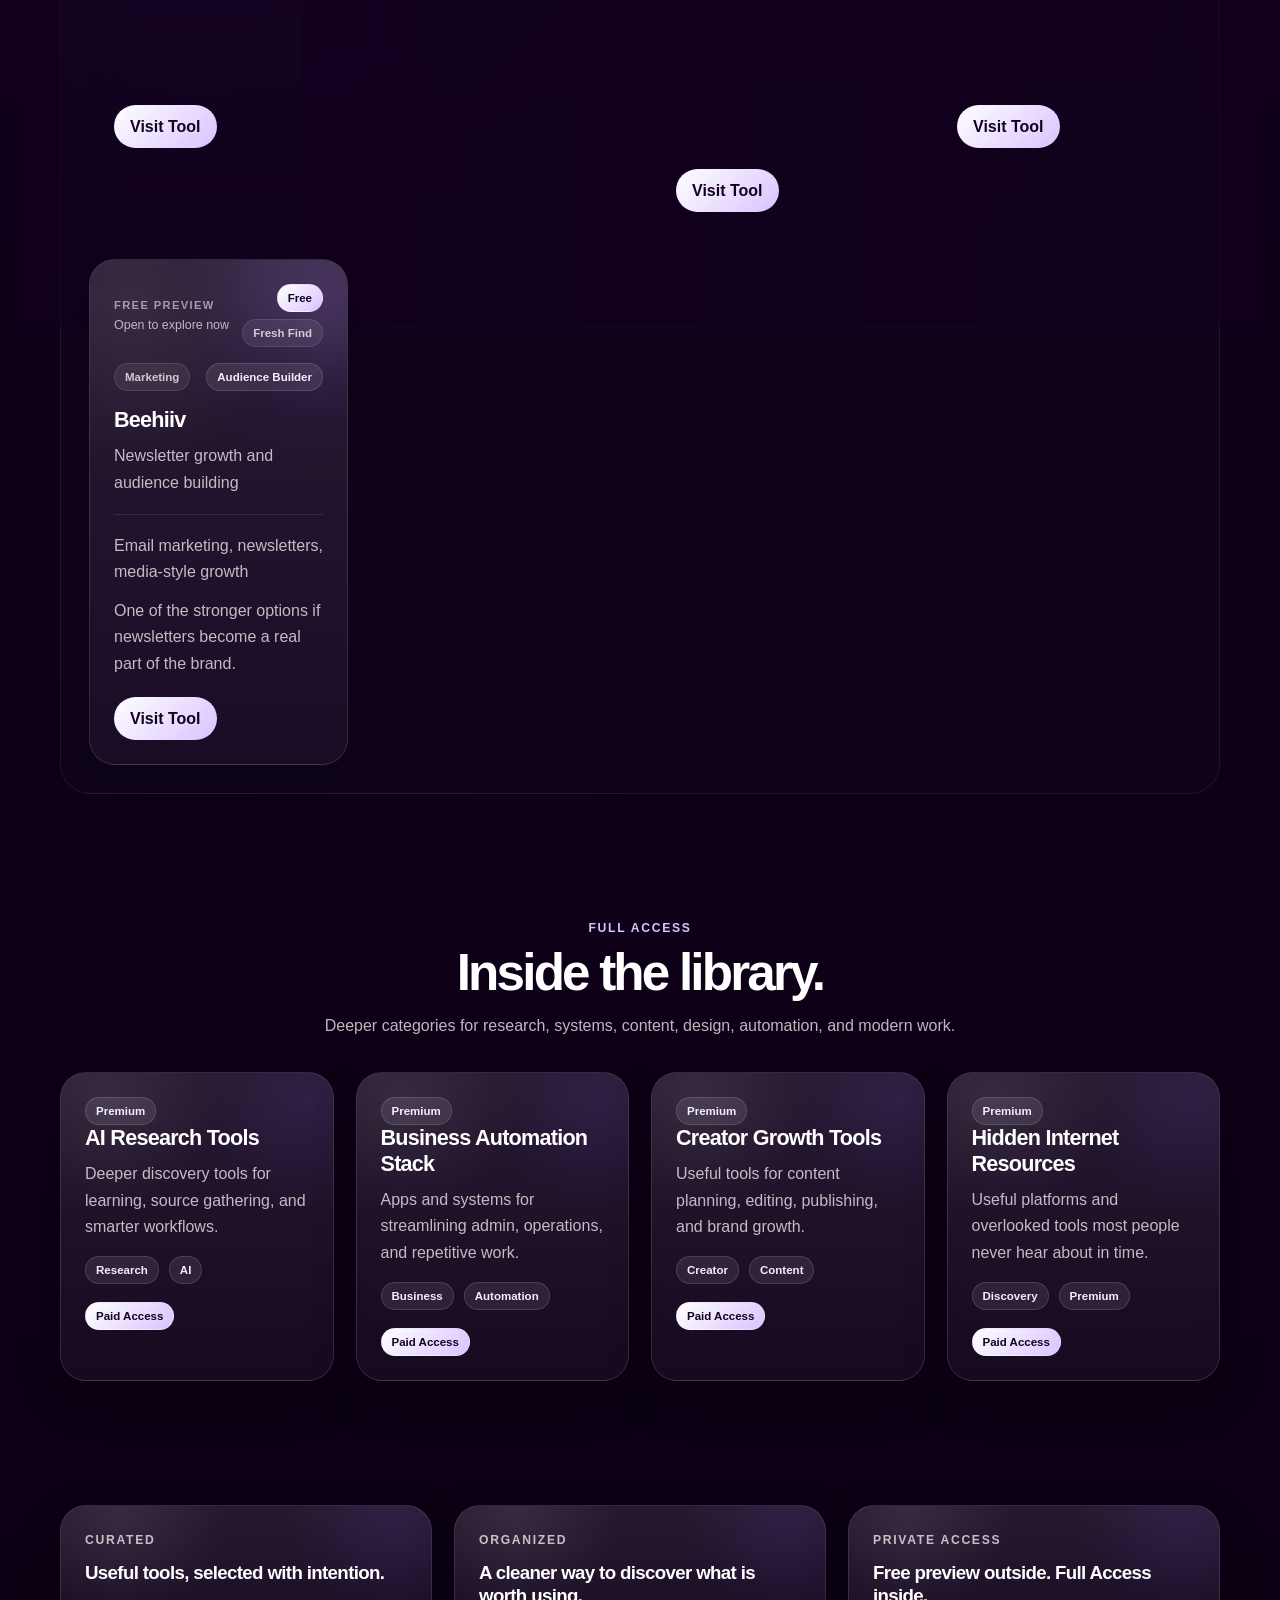
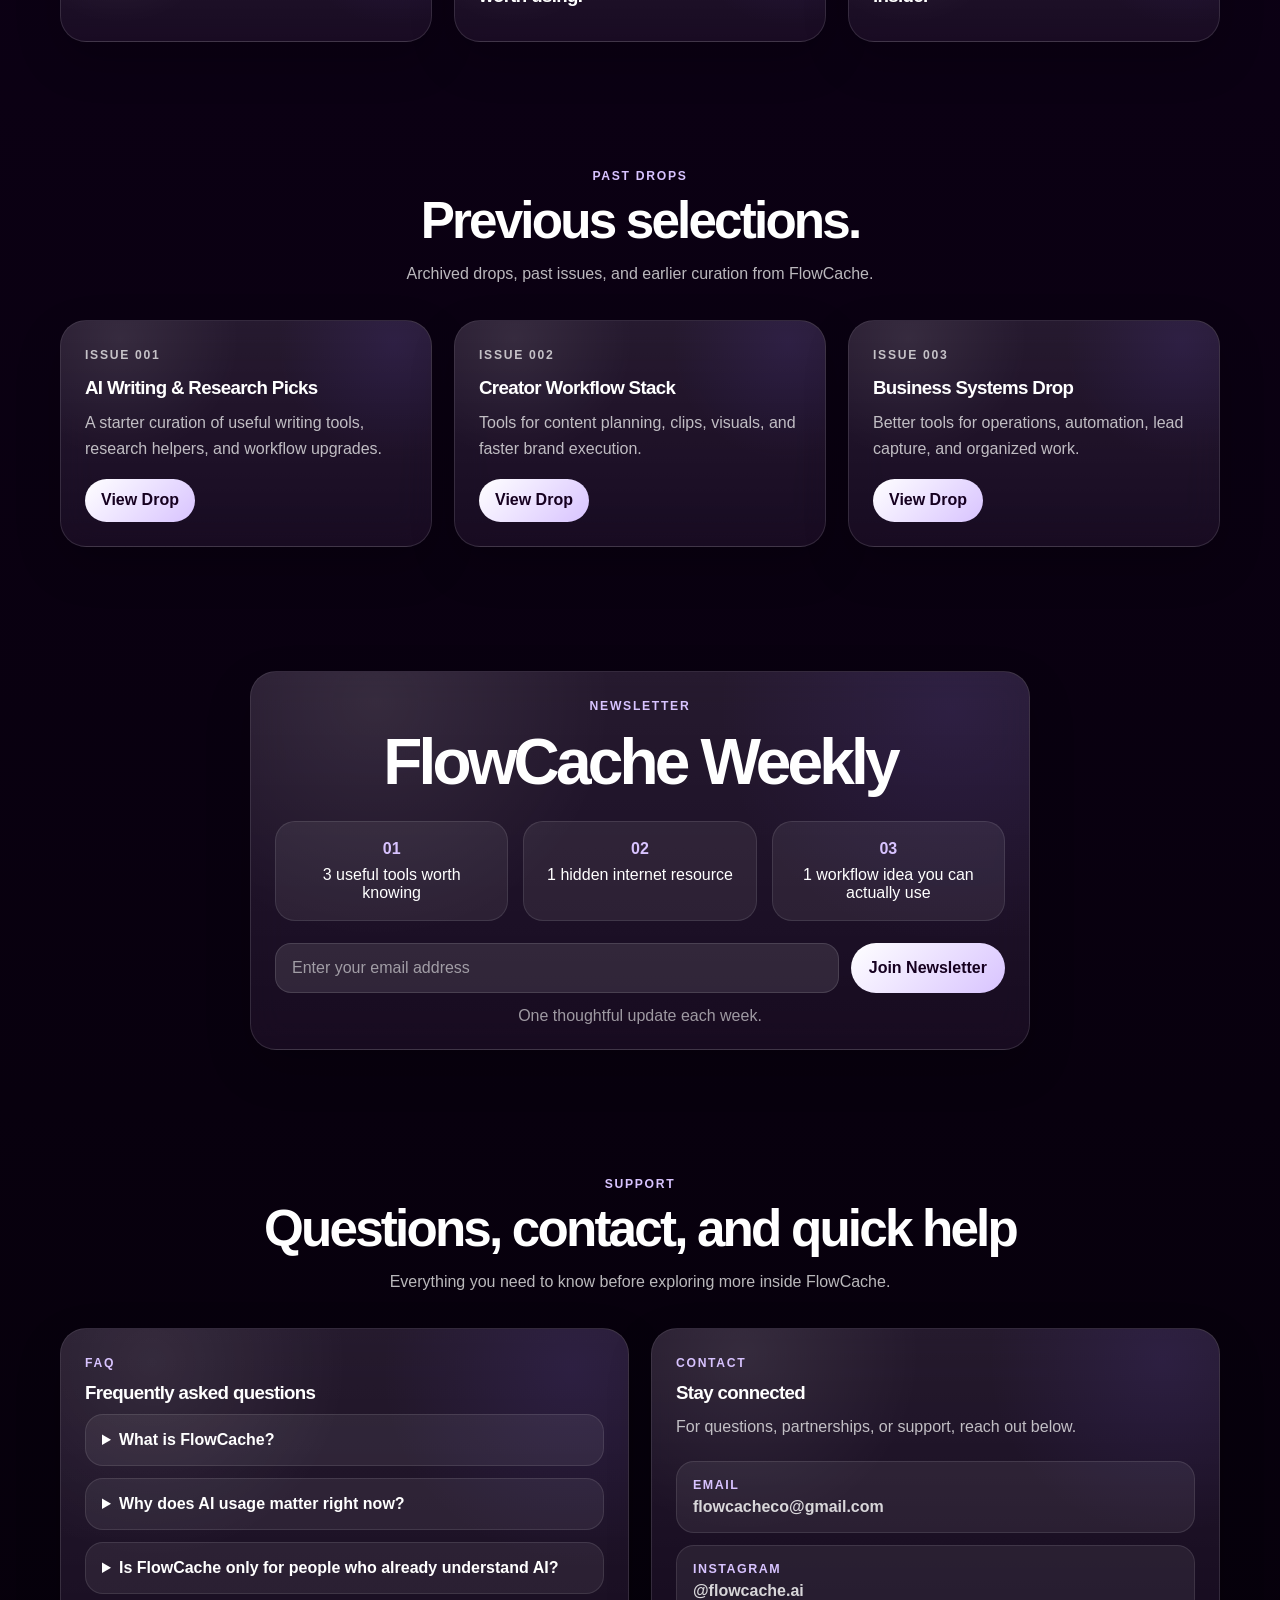
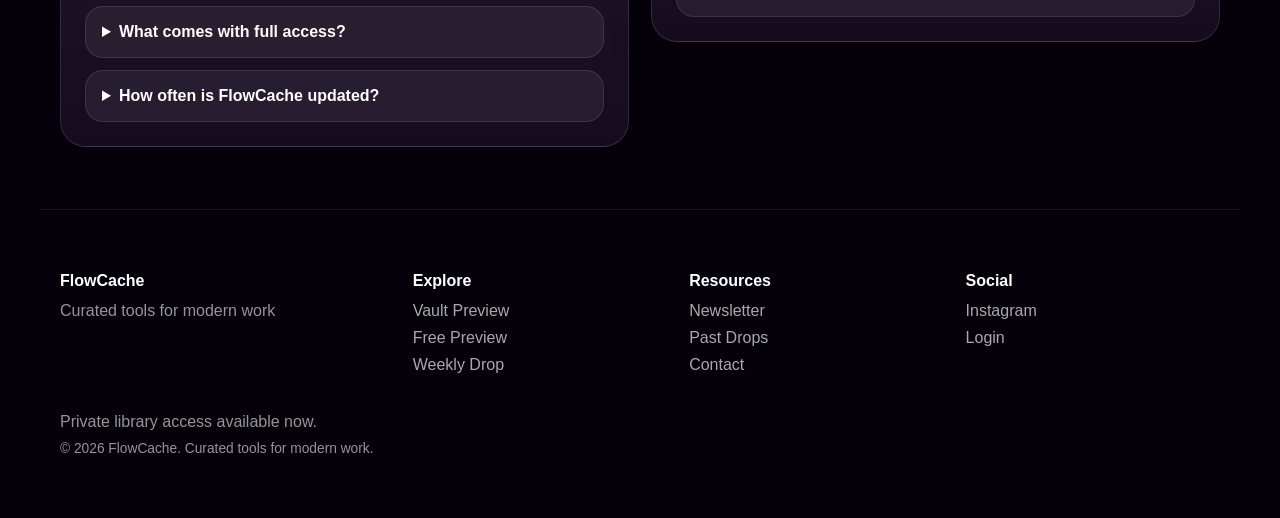
==== commit b31fa5d3: "Update index.html" ====
--- a/index.html
+++ b/index.html
@@ -1,86 +1,636 @@
 <!DOCTYPE html>
 <html lang="en">
 <head>
-<meta charset="UTF-8">
-<meta name="viewport" content="width=device-width, initial-scale=1.0">
-
-<title>FlowCache</title>
-
-<link rel="stylesheet" href="style.css">
+  <meta charset="UTF-8" />
+  <meta name="viewport" content="width=device-width, initial-scale=1.0" />
+
+  <title>FlowCache</title>
+  <meta
+    name="description"
+    content="FlowCache is a curated tool vault for AI, business, automation, research, content, and modern digital work."
+  />
+
+  <link rel="stylesheet" href="style.css" />
 </head>
 
 <body>
-
-<header class="vault-topbar">
-  <h1 class="vault-logo">FlowCache</h1>
-
-  <nav class="desktop-nav">
-    <a href="#freePreview">Free Tools</a>
-    <a href="#weeklyDrop">Weekly</a>
-    <a href="#fullAccess">Vault</a>
-  </nav>
-</header>
-
-<!-- HERO -->
-<section class="fc-hero">
-  <div class="fc-hero-glow glow-one"></div>
-
-  <div class="fc-hero-inner">
-
-    <div class="fc-hero-left">
-      <h2>
-        Unlock tools
-        <span>people don’t talk about.</span>
-      </h2>
-
-      <p class="fc-hero-copy">
-        A curated vault of AI, business, and hidden tools so you stop wasting time searching.
-      </p>
-
-      <div class="hero-cta-row">
-        <a href="#freePreview" class="primary-btn">Explore Free</a>
-        <a href="#fullAccess" class="secondary-btn">Preview Vault</a>
+  <header class="vault-topbar">
+    <a href="index.html" class="brand-inline" aria-label="FlowCache home">
+      <img src="logo.png" alt="FlowCache logo" class="brand-logo" />
+      <div>
+        <h1 class="vault-logo">FlowCache</h1>
+        <p class="vault-sublogo">Curated tools for modern work</p>
+      </div>
+    </a>
+
+    <nav class="desktop-nav" aria-label="Main navigation">
+      <a href="index.html">Home</a>
+      <a href="#weeklyDrop">Weekly Drop</a>
+      <a href="#freePreview">Free Preview</a>
+      <a href="#fullAccess">Vault Preview</a>
+      <a href="newsletter.html">Newsletter</a>
+      <a href="#infoSection">Contact</a>
+    </nav>
+
+    <div class="menu-wrapper">
+      <button class="menu-toggle" id="menuToggle" aria-label="Open menu" type="button">☰</button>
+
+      <div class="menu-dropdown" id="menuDropdown">
+        <a href="index.html">Home</a>
+        <a href="#weeklyDrop">Weekly Drop</a>
+        <a href="#freePreview">Free Preview</a>
+        <a href="#fullAccess">Vault Preview</a>
+        <a href="#pastDrops">Past Drops</a>
+        <a href="newsletter.html">Newsletter</a>
+        <a href="#infoSection">Contact</a>
+        <a href="login.html">Login</a>
       </div>
     </div>
-
+  </header>
+
+  <main>
+    <section class="fc-hero" id="home">
+      <div class="fc-hero-glow glow-one"></div>
+      <div class="fc-hero-glow glow-two"></div>
+
+      <div class="fc-hero-inner">
+        <div class="fc-hero-left">
+          <p class="hero-pill">
+            <span class="hero-pill-dot"></span>
+            Private Tool Vault • Curated for modern work
+          </p>
+
+          <h2>
+            Unlock the tools
+            <span>most people never find.</span>
+          </h2>
+
+          <p class="fc-hero-copy">
+            FlowCache is a curated library of useful tools for research, business,
+            creation, automation, and smarter online work — organized so you do not
+            have to dig through the internet for hours.
+          </p>
+
+          <div class="hero-cta-row">
+            <a href="#freePreview" class="hero-btn primary-btn">Explore Free Tools</a>
+            <a href="#fullAccess" class="hero-btn secondary-btn">Preview The Vault</a>
+          </div>
+
+          <div class="hero-signal-row">
+            <div class="hero-signal-pill">
+              <span class="signal-dot"></span>
+              <strong>100+</strong>
+              <span>curated tools</span>
+            </div>
+
+            <div class="hero-signal-pill">
+              <span class="signal-dot"></span>
+              <strong>Weekly</strong>
+              <span>fresh drops</span>
+            </div>
+
+            <div class="hero-signal-pill">
+              <span class="signal-dot"></span>
+              <strong>AI + Business</strong>
+              <span>modern work focus</span>
+            </div>
+          </div>
+        </div>
+
+        <aside class="fc-hero-dashboard">
+          <div class="dashboard-orb"></div>
+
+          <div class="dashboard-sidebar">
+            <span class="dashboard-logo-dot"></span>
+            <span></span>
+            <span></span>
+            <span></span>
+          </div>
+
+          <div class="dashboard-main">
+            <div class="dashboard-header">
+              <div>
+                <p class="mini-label">FlowCache Index</p>
+                <h3>Private library expanding weekly.</h3>
+              </div>
+
+              <span class="status-pill">
+                <span class="status-dot"></span>
+                Live Preview
+              </span>
+            </div>
+
+            <div class="dashboard-metrics">
+              <div>
+                <strong>100+</strong>
+                <span>Tools Inside</span>
+              </div>
+
+              <div>
+                <strong>5</strong>
+                <span>Free Tools</span>
+              </div>
+
+              <div>
+                <strong>Weekly</strong>
+                <span>Fresh Drops</span>
+              </div>
+            </div>
+
+            <div class="dashboard-focus-card">
+              <div>
+                <p>Vault Focus</p>
+                <h4>AI, research, automation, content, and business systems.</h4>
+              </div>
+              <span>Premium</span>
+            </div>
+
+            <div class="dashboard-bars">
+              <div class="dashboard-row">
+                <span>Research</span>
+                <div class="dashboard-bar"><i style="width: 82%"></i></div>
+              </div>
+
+              <div class="dashboard-row">
+                <span>Automation</span>
+                <div class="dashboard-bar"><i style="width: 68%"></i></div>
+              </div>
+
+              <div class="dashboard-row">
+                <span>Creator Tools</span>
+                <div class="dashboard-bar"><i style="width: 74%"></i></div>
+              </div>
+
+              <div class="dashboard-row">
+                <span>Business</span>
+                <div class="dashboard-bar"><i style="width: 79%"></i></div>
+              </div>
+            </div>
+          </div>
+        </aside>
+      </div>
+    </section>
+
+    <section class="fc-proof-strip">
+      <div class="proof-item">
+        <strong>5</strong>
+        <span>Free Tools Available</span>
+      </div>
+
+      <div class="proof-item">
+        <strong>100+</strong>
+        <span>Tools Inside Vault</span>
+      </div>
+
+      <div class="proof-item">
+        <strong>Weekly</strong>
+        <span>Curated Drops</span>
+      </div>
+
+      <div class="proof-item">
+        <strong>Private</strong>
+        <span>Tool Discovery</span>
+      </div>
+    </section>
+
+    <section class="tool-ticker">
+      <div class="ticker-track">
+        <span>AI Research</span>
+        <span>Workflow Systems</span>
+        <span>Hidden Tools</span>
+        <span>Creator Growth</span>
+        <span>Business Automation</span>
+        <span>Weekly Drops</span>
+        <span>AI Research</span>
+        <span>Workflow Systems</span>
+        <span>Hidden Tools</span>
+        <span>Creator Growth</span>
+        <span>Business Automation</span>
+        <span>Weekly Drops</span>
+      </div>
+    </section>
+
+    <section class="comparison-section">
+      <div class="section-heading">
+        <p class="section-label">Why FlowCache</p>
+        <h2>Less digging. Better finds.</h2>
+        <p class="section-copy">
+          The internet has too many scattered lists. FlowCache makes discovery feel cleaner,
+          faster, and more intentional.
+        </p>
+      </div>
+
+      <div class="comparison-grid">
+        <article class="comparison-card muted">
+          <span class="card-number">01</span>
+          <h3>Random Searching</h3>
+          <p>Endless tabs, outdated lists, sponsored results, and tools you forget five minutes later.</p>
+        </article>
+
+        <article class="comparison-card highlight">
+          <span class="card-number">02</span>
+          <h3>FlowCache</h3>
+          <p>A cleaner library of useful tools, organized by purpose and updated with fresh finds.</p>
+        </article>
+      </div>
+    </section>
+
+    <section class="audience-section">
+      <div class="section-heading">
+        <p class="section-label">Built For</p>
+        <h2>Use FlowCache if you’re building, creating, researching, or organizing online.</h2>
+      </div>
+
+      <div class="audience-grid">
+        <article class="audience-card">
+          <span>01</span>
+          <h3>Creators</h3>
+          <p>Find tools for visuals, content, editing, and growth.</p>
+        </article>
+
+        <article class="audience-card">
+          <span>02</span>
+          <h3>Founders</h3>
+          <p>Discover systems for websites, automations, forms, and operations.</p>
+        </article>
+
+        <article class="audience-card">
+          <span>03</span>
+          <h3>Researchers</h3>
+          <p>Use better tools for search, summaries, sources, and learning.</p>
+        </article>
+      </div>
+    </section>
+
+    <section class="brand-overview-section" id="whatIsFlowCache">
+      <div class="section-heading">
+        <p class="section-label">What FlowCache Is</p>
+        <h2>A premium discovery vault for people who are tired of wasting time searching.</h2>
+        <p class="section-copy">
+          FlowCache helps creators, founders, freelancers, students, researchers, and modern
+          internet users discover better tools faster.
+        </p>
+      </div>
+
+      <div class="brand-overview-grid">
+        <article class="brand-overview-card">
+          <p class="mini-label">For creators</p>
+          <h3>Find design, content, and workflow tools that actually help you produce.</h3>
+        </article>
+
+        <article class="brand-overview-card">
+          <p class="mini-label">For business</p>
+          <h3>Access tools for systems, automation, operations, and smarter online work.</h3>
+        </article>
+
+        <article class="brand-overview-card">
+          <p class="mini-label">For discovery</p>
+          <h3>Explore hidden gems, premium resources, and curated weekly drops.</h3>
+        </article>
+      </div>
+    </section>
+
+    <section class="ai-data-section" id="aiData">
+      <div class="ai-data-glow"></div>
+
+      <div class="ai-data-wrap">
+        <div class="ai-data-copy">
+          <p class="section-label">AI Usage Snapshot</p>
+          <h2>AI is already shaping how people work, search, create, and make decisions.</h2>
+          <p>
+            FlowCache exists because the internet is moving fast. AI tools are no longer just
+            for tech people — they are becoming part of everyday work, business, research,
+            content, school, and productivity.
+          </p>
+
+          <div class="ai-source-note">
+            Sources referenced: Stanford AI Index, McKinsey Global Survey, Pew Research Center.
+          </div>
+        </div>
+
+        <div class="ai-stat-grid">
+          <article class="ai-stat-card featured">
+            <span class="stat-label">Organizations</span>
+            <strong>88%</strong>
+            <p>regularly use AI in at least one business function, according to McKinsey’s 2025 global survey.</p>
+          </article>
+
+          <article class="ai-stat-card">
+            <span class="stat-label">Business adoption</span>
+            <strong>78%</strong>
+            <p>of organizations reported using AI in 2024, up from 55% the year before.</p>
+          </article>
+
+          <article class="ai-stat-card">
+            <span class="stat-label">Workplace shift</span>
+            <strong>21%</strong>
+            <p>of U.S. workers said at least some of their work is done with AI.</p>
+          </article>
+
+          <article class="ai-stat-card">
+            <span class="stat-label">Global momentum</span>
+            <strong>53%</strong>
+            <p>generative AI population adoption within three years.</p>
+          </article>
+        </div>
+      </div>
+    </section>
+
+    <section class="new-this-week" id="weeklyDrop">
+      <div class="section-heading">
+        <p class="section-label">Weekly Drop</p>
+        <h2>This Week's Best Finds</h2>
+        <p class="section-copy">
+          A weekly edit of standout tools, smarter systems, and useful digital finds worth knowing now.
+        </p>
+      </div>
+
+      <div class="weekly-grid" id="weeklyGrid"></div>
+    </section>
+
+    <section class="free-preview-section" id="freePreview">
+      <div class="section-heading">
+        <p class="section-label">Free Preview</p>
+        <h2>Start with a public selection.</h2>
+        <p class="section-copy">
+          Five useful tools are open to browse. The deeper library lives inside the vault.
+        </p>
+      </div>
+
+      <div class="preview-layout">
+        <div class="preview-toolbar">
+          <input type="text" id="toolSearch" placeholder="Search free tools..." />
+
+          <div class="filter-row">
+            <button class="filter-btn active" data-filter="all" type="button">All</button>
+            <button class="filter-btn" data-filter="Writing" type="button">Writing</button>
+            <button class="filter-btn" data-filter="Productivity" type="button">Productivity</button>
+            <button class="filter-btn" data-filter="Research" type="button">Research</button>
+            <button class="filter-btn" data-filter="Design" type="button">Design</button>
+            <button class="filter-btn" data-filter="Marketing" type="button">Marketing</button>
+            <button class="filter-btn" data-filter="Business" type="button">Business</button>
+          </div>
+        </div>
+
+        <aside class="homepage-unlock-banner">
+          <p class="mini-label">Full Access</p>
+          <h3>Unlock the deeper library.</h3>
+          <p>Browse the public preview now, then unlock the full vault for deeper categories.</p>
+
+          <a
+            href="https://flowcache.lemonsqueezy.com/checkout/buy/da14bb04-717c-43fe-a4aa-21157b08c077"
+            target="_blank"
+            rel="noopener noreferrer"
+            class="unlock-banner-btn"
+          >
+            Unlock Full Access
+          </a>
+        </aside>
+      </div>
+
+      <div class="luxury-vault-shell">
+        <div class="tool-grid" id="toolGrid"></div>
+      </div>
+    </section>
+
+    <section class="premium-preview-section" id="fullAccess">
+      <div class="section-heading">
+        <p class="section-label">Full Access</p>
+        <h2>Inside the library.</h2>
+        <p class="section-copy">
+          Deeper categories for research, systems, content, design, automation, and modern work.
+        </p>
+      </div>
+
+      <div class="premium-preview-grid">
+        <article class="tool-card premium-card">
+          <span class="tool-badge">Premium</span>
+          <h3>AI Research Tools</h3>
+          <p>Deeper discovery tools for learning, source gathering, and smarter workflows.</p>
+          <div class="tool-meta">
+            <span class="tool-chip">Research</span>
+            <span class="tool-chip">AI</span>
+          </div>
+          <span class="locked-pill">Paid Access</span>
+        </article>
+
+        <article class="tool-card premium-card">
+          <span class="tool-badge">Premium</span>
+          <h3>Business Automation Stack</h3>
+          <p>Apps and systems for streamlining admin, operations, and repetitive work.</p>
+          <div class="tool-meta">
+            <span class="tool-chip">Business</span>
+            <span class="tool-chip">Automation</span>
+          </div>
+          <span class="locked-pill">Paid Access</span>
+        </article>
+
+        <article class="tool-card premium-card">
+          <span class="tool-badge">Premium</span>
+          <h3>Creator Growth Tools</h3>
+          <p>Useful tools for content planning, editing, publishing, and brand growth.</p>
+          <div class="tool-meta">
+            <span class="tool-chip">Creator</span>
+            <span class="tool-chip">Content</span>
+          </div>
+          <span class="locked-pill">Paid Access</span>
+        </article>
+
+        <article class="tool-card premium-card">
+          <span class="tool-badge">Premium</span>
+          <h3>Hidden Internet Resources</h3>
+          <p>Useful platforms and overlooked tools most people never hear about in time.</p>
+          <div class="tool-meta">
+            <span class="tool-chip">Discovery</span>
+            <span class="tool-chip">Premium</span>
+          </div>
+          <span class="locked-pill">Paid Access</span>
+        </article>
+      </div>
+    </section>
+
+    <section class="trust-strip signature-strip">
+      <article class="trust-card signature-card">
+        <p class="mini-label">Curated</p>
+        <h3>Useful tools, selected with intention.</h3>
+      </article>
+
+      <article class="trust-card signature-card">
+        <p class="mini-label">Organized</p>
+        <h3>A cleaner way to discover what is worth using.</h3>
+      </article>
+
+      <article class="trust-card signature-card">
+        <p class="mini-label">Private Access</p>
+        <h3>Free preview outside. Full Access inside.</h3>
+      </article>
+    </section>
+
+    <section class="past-drops-section" id="pastDrops">
+      <div class="section-heading">
+        <p class="section-label">Past Drops</p>
+        <h2>Previous selections.</h2>
+        <p class="section-copy">Archived drops, past issues, and earlier curation from FlowCache.</p>
+      </div>
+
+      <div class="past-drops-grid">
+        <article class="drop-card">
+          <p class="drop-meta">Issue 001</p>
+          <h3>AI Writing & Research Picks</h3>
+          <p>A starter curation of useful writing tools, research helpers, and workflow upgrades.</p>
+          <a href="newsletter.html" class="tool-link">View Drop</a>
+        </article>
+
+        <article class="drop-card">
+          <p class="drop-meta">Issue 002</p>
+          <h3>Creator Workflow Stack</h3>
+          <p>Tools for content planning, clips, visuals, and faster brand execution.</p>
+          <a href="newsletter.html" class="tool-link">View Drop</a>
+        </article>
+
+        <article class="drop-card">
+          <p class="drop-meta">Issue 003</p>
+          <h3>Business Systems Drop</h3>
+          <p>Better tools for operations, automation, lead capture, and organized work.</p>
+          <a href="newsletter.html" class="tool-link">View Drop</a>
+        </article>
+      </div>
+    </section>
+
+    <section class="private-access-section" id="newsletterSection">
+      <div class="private-access-card">
+        <p class="section-label">Newsletter</p>
+        <h2>FlowCache Weekly</h2>
+
+        <div class="newsletter-preview-list">
+          <div>
+            <span>01</span>
+            <p>3 useful tools worth knowing</p>
+          </div>
+
+          <div>
+            <span>02</span>
+            <p>1 hidden internet resource</p>
+          </div>
+
+          <div>
+            <span>03</span>
+            <p>1 workflow idea you can actually use</p>
+          </div>
+        </div>
+
+        <form class="newsletter-form private-form" action="https://formspree.io/f/mpqyyzdg" method="POST">
+          <input type="email" name="email" placeholder="Enter your email address" required />
+          <button type="submit">Join Newsletter</button>
+        </form>
+
+        <p class="private-note">One thoughtful update each week.</p>
+      </div>
+    </section>
+
+    <section class="info-section" id="infoSection">
+      <div class="section-heading-wrap">
+        <span class="section-kicker">Support</span>
+        <h2 class="section-title">Questions, contact, and quick help</h2>
+        <p class="section-subtext">Everything you need to know before exploring more inside FlowCache.</p>
+      </div>
+
+      <div class="info-grid">
+        <article class="info-panel faq-panel">
+          <div class="panel-top">
+            <span class="panel-label">FAQ</span>
+            <h3>Frequently asked questions</h3>
+          </div>
+
+          <div class="faq-list">
+            <details class="faq-item">
+              <summary>What is FlowCache?</summary>
+              <p>FlowCache is a curated discovery vault for useful digital tools, AI platforms, business resources, creator systems, and hidden internet finds.</p>
+            </details>
+
+            <details class="faq-item">
+              <summary>Why does AI usage matter right now?</summary>
+              <p>AI is becoming part of everyday work, research, content creation, marketing, business operations, and school. FlowCache helps people find better tools faster instead of digging through random lists.</p>
+            </details>
+
+            <details class="faq-item">
+              <summary>Is FlowCache only for people who already understand AI?</summary>
+              <p>No. FlowCache is built to make tool discovery easier for beginners, creators, small business owners, students, researchers, and people who want useful resources without needing to be super technical.</p>
+            </details>
+
+            <details class="faq-item">
+              <summary>What comes with full access?</summary>
+              <p>Full access opens the deeper FlowCache library, including premium tools, expanded categories, hidden resources, and more curated recommendations beyond the public preview.</p>
+            </details>
+
+            <details class="faq-item">
+              <summary>How often is FlowCache updated?</summary>
+              <p>FlowCache is designed around fresh drops and ongoing curation, so the library can keep growing as better tools and resources are discovered.</p>
+            </details>
+          </div>
+        </article>
+
+        <article class="info-panel contact-panel">
+          <div class="panel-top">
+            <span class="panel-label">Contact</span>
+            <h3>Stay connected</h3>
+          </div>
+
+          <p class="contact-copy">For questions, partnerships, or support, reach out below.</p>
+
+          <div class="contact-stack">
+            <a href="mailto:flowcacheco@gmail.com" class="contact-card">
+              <span class="contact-title">Email</span>
+              <span class="contact-value">flowcacheco@gmail.com</span>
+            </a>
+
+            <a href="https://instagram.com/flowcache.ai" target="_blank" rel="noopener noreferrer" class="contact-card">
+              <span class="contact-title">Instagram</span>
+              <span class="contact-value">@flowcache.ai</span>
+            </a>
+          </div>
+        </article>
+      </div>
+    </section>
+  </main>
+
+  <footer class="vault-footer home-footer">
+    <div class="footer-grid">
+      <div class="footer-brand-block">
+        <h4>FlowCache</h4>
+        <p>Curated tools for modern work</p>
+      </div>
+
+      <div>
+        <h4>Explore</h4>
+        <a href="#fullAccess">Vault Preview</a>
+        <a href="#freePreview">Free Preview</a>
+        <a href="#weeklyDrop">Weekly Drop</a>
+      </div>
+
+      <div>
+        <h4>Resources</h4>
+        <a href="newsletter.html">Newsletter</a>
+        <a href="#pastDrops">Past Drops</a>
+        <a href="#infoSection">Contact</a>
+      </div>
+
+      <div>
+        <h4>Social</h4>
+        <a href="https://instagram.com/flowcache.ai" target="_blank" rel="noopener noreferrer">Instagram</a>
+        <a href="login.html">Login</a>
+      </div>
+    </div>
+
+    <p class="vault-count">Private library access available now.</p>
+    <p class="copyright">© 2026 FlowCache. Curated tools for modern work.</p>
+  </footer>
+
+  <div class="mobile-sticky-cta">
+    <span>Unlock 100+ tools</span>
+    <a href="#fullAccess">View Access</a>
   </div>
-</section>
-
-<!-- PROOF -->
-<section class="fc-proof-strip">
-  <div class="proof-item">5 Free Tools</div>
-  <div class="proof-item">100+ Inside Vault</div>
-  <div class="proof-item">Weekly Drops</div>
-</section>
-
-<!-- FREE TOOLS -->
-<section id="freePreview" class="free-preview-section">
-  <h2>Free Tools</h2>
-
-  <input id="toolSearch" placeholder="Search tools..." />
-
-  <div id="toolGrid" class="tool-grid"></div>
-</section>
-
-<!-- WEEKLY -->
-<section id="weeklyDrop" class="new-this-week">
-  <h2>This Week</h2>
-  <div id="weeklyGrid" class="weekly-grid"></div>
-</section>
-
-<!-- VAULT -->
-<section id="fullAccess" class="premium-preview-section">
-  <h2>Vault Preview</h2>
-
-  <div class="premium-preview-grid">
-    <div class="tool-card premium-card">AI Research Tools</div>
-    <div class="tool-card premium-card">Automation Stack</div>
-    <div class="tool-card premium-card">Creator Tools</div>
-    <div class="tool-card premium-card">Hidden Resources</div>
-  </div>
-</section>
-
-<script src="script.js"></script>
-
+
+  <script src="script.js"></script>
 </body>
 </html>
--- a/style.css
+++ b/style.css
@@ -1,112 +1,1524 @@
-*{
-  margin:0;
-  padding:0;
-  box-sizing:border-box;
-  font-family:Inter, sans-serif;
-}
-
-body{
-  background:#07000d;
-  color:white;
-  overflow-x:hidden;
-}
-
-/* NAV */
-.nav{
-  display:flex;
-  justify-content:space-between;
-  padding:20px 40px;
-  position:sticky;
-  top:0;
-  background:rgba(10,0,20,0.7);
-  backdrop-filter:blur(10px);
-}
-
-.links a{
-  margin:0 10px;
-  text-decoration:none;
-  color:#aaa;
-}
-
-/* HERO */
-.hero{
-  position:relative;
-  padding:120px 40px;
-  text-align:center;
-  overflow:hidden;
-}
-
-.hero-glow{
-  position:absolute;
-  width:500px;
-  height:500px;
-  background:purple;
-  filter:blur(120px);
-  top:-100px;
-  left:-100px;
-  opacity:0.4;
-}
-
-.hero h1{
-  font-size:60px;
-}
-
-.hero span{
-  color:#caa6ff;
-}
-
-.hero p{
-  margin-top:20px;
-  color:#aaa;
-}
-
-.hero-buttons{
-  margin-top:30px;
-}
-
-.btn{
-  padding:12px 20px;
-  border-radius:999px;
-  text-decoration:none;
-}
-
-.primary{
-  background:white;
-  color:black;
-}
-
-.secondary{
-  border:1px solid white;
-}
-
-/* PROOF */
-.proof{
-  display:flex;
-  justify-content:space-around;
-  padding:40px;
-}
-
-/* SECTION */
-.section{
-  padding:80px 40px;
-}
-
-.grid{
-  display:grid;
-  grid-template-columns:repeat(auto-fit,minmax(200px,1fr));
-  gap:20px;
-  margin-top:20px;
-}
-
-/* CARDS */
-.card{
-  padding:20px;
-  background:rgba(255,255,255,0.05);
-  border-radius:20px;
-}
-
-/* LOCKED */
-.locked{
-  filter:blur(3px);
-  opacity:0.6;
-}
+:root {
+  --bg: #07000d;
+  --bg-2: #12001f;
+  --purple: #7e5cff;
+  --purple-soft: #d8c3ff;
+  --lavender: #eadfff;
+  --text: #ffffff;
+  --muted: rgba(255, 255, 255, 0.72);
+  --muted-2: rgba(255, 255, 255, 0.55);
+  --line: rgba(255, 255, 255, 0.12);
+  --glass: rgba(255, 255, 255, 0.075);
+  --glass-2: rgba(255, 255, 255, 0.045);
+  --shadow: 0 24px 70px rgba(0, 0, 0, 0.34);
+  --radius-xl: 34px;
+  --radius-lg: 26px;
+  --radius-md: 18px;
+  --max: 1200px;
+}
+
+* {
+  margin: 0;
+  padding: 0;
+  box-sizing: border-box;
+  font-family: Inter, Arial, Helvetica, sans-serif;
+}
+
+html {
+  scroll-behavior: smooth;
+}
+
+body {
+  min-height: 100vh;
+  color: var(--text);
+  background:
+    radial-gradient(circle at top left, rgba(126, 92, 255, 0.42), transparent 36%),
+    radial-gradient(circle at top right, rgba(216, 180, 255, 0.18), transparent 28%),
+    linear-gradient(180deg, #07000d 0%, #12001f 48%, #050009 100%);
+  overflow-x: hidden;
+}
+
+a {
+  color: inherit;
+}
+
+img {
+  max-width: 100%;
+  display: block;
+}
+
+button,
+input {
+  font: inherit;
+}
+
+.vault-topbar {
+  position: sticky;
+  top: 0;
+  z-index: 1000;
+  min-height: 86px;
+  display: flex;
+  justify-content: space-between;
+  align-items: center;
+  gap: 18px;
+  padding: 16px 40px;
+  background: linear-gradient(135deg, rgba(36, 16, 72, 0.78), rgba(14, 6, 30, 0.74));
+  border-bottom: 1px solid rgba(255, 255, 255, 0.08);
+  backdrop-filter: blur(18px);
+}
+
+.brand-inline {
+  display: flex;
+  align-items: center;
+  gap: 14px;
+  text-decoration: none;
+  min-width: fit-content;
+}
+
+.brand-logo {
+  width: 58px;
+  height: 58px;
+  object-fit: cover;
+  border-radius: 14px;
+  background: rgba(255, 255, 255, 0.08);
+  border: 1px solid rgba(255, 255, 255, 0.1);
+}
+
+.vault-logo {
+  margin: 0;
+  font-size: 1.65rem;
+  letter-spacing: -0.04em;
+  line-height: 1;
+}
+
+.vault-sublogo {
+  margin-top: 5px;
+  font-size: 0.86rem;
+  color: rgba(255, 255, 255, 0.68);
+}
+
+.desktop-nav {
+  display: flex;
+  align-items: center;
+  justify-content: center;
+  gap: 6px;
+  padding: 7px;
+  border-radius: 999px;
+  background: rgba(255, 255, 255, 0.045);
+  border: 1px solid rgba(255, 255, 255, 0.08);
+}
+
+.desktop-nav a {
+  text-decoration: none;
+  color: rgba(255, 255, 255, 0.72);
+  font-size: 0.84rem;
+  font-weight: 700;
+  padding: 10px 12px;
+  border-radius: 999px;
+  transition: 0.2s ease;
+  white-space: nowrap;
+}
+
+.desktop-nav a:hover {
+  color: white;
+  background: rgba(255, 255, 255, 0.08);
+}
+
+.menu-wrapper {
+  position: relative;
+}
+
+.menu-toggle {
+  width: 52px;
+  height: 52px;
+  border-radius: 16px;
+  border: 1px solid rgba(255, 255, 255, 0.14);
+  background: rgba(255, 255, 255, 0.08);
+  color: #fff;
+  font-size: 1.45rem;
+  cursor: pointer;
+  transition: 0.25s ease;
+}
+
+.menu-toggle:hover {
+  transform: translateY(-1px);
+  background: rgba(255, 255, 255, 0.13);
+}
+
+.menu-dropdown {
+  position: absolute;
+  top: 64px;
+  right: 0;
+  width: 245px;
+  display: none;
+  flex-direction: column;
+  gap: 8px;
+  padding: 14px;
+  border-radius: 22px;
+  background: rgba(18, 8, 34, 0.96);
+  border: 1px solid rgba(255, 255, 255, 0.11);
+  box-shadow: 0 24px 55px rgba(0, 0, 0, 0.35);
+  backdrop-filter: blur(20px);
+}
+
+.menu-dropdown.show {
+  display: flex;
+}
+
+.menu-dropdown a {
+  text-decoration: none;
+  padding: 13px 14px;
+  border-radius: 14px;
+  font-weight: 700;
+  color: rgba(255, 255, 255, 0.86);
+}
+
+.menu-dropdown a:hover {
+  background: rgba(255, 255, 255, 0.09);
+  color: #fff;
+}
+
+.fc-hero {
+  position: relative;
+  overflow: hidden;
+  isolation: isolate;
+  padding: 112px 22px 92px;
+  color: #fff;
+  background:
+    radial-gradient(circle at 14% 10%, rgba(126, 92, 255, 0.58), transparent 42%),
+    radial-gradient(circle at 82% 16%, rgba(216, 195, 255, 0.24), transparent 38%),
+    radial-gradient(circle at 48% 78%, rgba(126, 92, 255, 0.14), transparent 46%),
+    linear-gradient(135deg, #090011 0%, #160026 54%, #080010 100%);
+}
+
+.fc-hero::before {
+  content: "";
+  position: absolute;
+  inset: 0;
+  background:
+    linear-gradient(rgba(255, 255, 255, 0.035) 1px, transparent 1px),
+    linear-gradient(90deg, rgba(255, 255, 255, 0.035) 1px, transparent 1px);
+  background-size: 46px 46px;
+  mask-image: linear-gradient(to bottom, black 0%, black 48%, transparent 92%);
+  -webkit-mask-image: linear-gradient(to bottom, black 0%, black 48%, transparent 92%);
+  pointer-events: none;
+  opacity: 0.45;
+}
+
+.fc-hero::after {
+  content: "";
+  position: absolute;
+  inset: auto 0 0 0;
+  height: 90px;
+  background: linear-gradient(to bottom, transparent 0%, rgba(7, 0, 13, 0.28) 58%, rgba(7, 0, 13, 0.72) 100%);
+  pointer-events: none;
+}
+
+.fc-hero-glow {
+  position: absolute;
+  border-radius: 999px;
+  filter: blur(95px);
+  pointer-events: none;
+}
+
+.fc-hero-glow.glow-one {
+  width: 440px;
+  height: 440px;
+  top: -145px;
+  left: -130px;
+  background: rgba(167, 139, 250, 0.38);
+  opacity: 0.78;
+}
+
+.fc-hero-glow.glow-two {
+  width: 350px;
+  height: 350px;
+  top: 90px;
+  right: -115px;
+  background: rgba(226, 181, 255, 0.2);
+  opacity: 0.7;
+}
+
+.fc-hero-inner {
+  position: relative;
+  z-index: 2;
+  max-width: 1180px;
+  margin: 0 auto;
+  display: grid;
+  grid-template-columns: minmax(0, 1.05fr) minmax(350px, 0.95fr);
+  gap: 52px;
+  align-items: center;
+}
+
+.fc-hero-left {
+  max-width: 690px;
+}
+
+.hero-pill {
+  display: inline-flex;
+  align-items: center;
+  gap: 9px;
+  width: fit-content;
+  margin: 0 0 22px;
+  padding: 9px 14px;
+  border-radius: 999px;
+  border: 1px solid rgba(255, 255, 255, 0.18);
+  background: rgba(255, 255, 255, 0.075);
+  backdrop-filter: blur(18px);
+  color: rgba(255, 255, 255, 0.78);
+  font-size: 0.8rem;
+  letter-spacing: 0.045em;
+  box-shadow:
+    inset 0 1px 0 rgba(255, 255, 255, 0.1),
+    0 16px 38px rgba(0, 0, 0, 0.22);
+}
+
+.hero-pill-dot,
+.signal-dot,
+.status-dot {
+  width: 7px;
+  height: 7px;
+  border-radius: 999px;
+  background: #d8c3ff;
+  box-shadow: 0 0 18px rgba(216, 195, 255, 0.95);
+  flex: 0 0 auto;
+}
+
+.fc-hero h2 {
+  margin: 0;
+  max-width: 760px;
+  font-size: clamp(3.15rem, 7.5vw, 6.25rem);
+  line-height: 0.92;
+  letter-spacing: -0.075em;
+  font-weight: 850;
+}
+
+.fc-hero h2 span {
+  display: block;
+  background: linear-gradient(90deg, #ffffff 0%, #eadfff 42%, #a78bfa 100%);
+  -webkit-background-clip: text;
+  background-clip: text;
+  color: transparent;
+}
+
+.fc-hero-copy {
+  max-width: 625px;
+  margin: 24px 0 0;
+  color: rgba(255, 255, 255, 0.72);
+  font-size: 1.03rem;
+  line-height: 1.75;
+}
+
+.hero-cta-row {
+  display: flex;
+  flex-wrap: wrap;
+  gap: 14px;
+  margin-top: 32px;
+}
+
+.hero-btn,
+.primary-btn,
+.secondary-btn {
+  min-height: 50px;
+  padding: 0 21px;
+  border-radius: 999px;
+  display: inline-flex;
+  align-items: center;
+  justify-content: center;
+  text-decoration: none;
+  font-weight: 750;
+  font-size: 0.94rem;
+  transition: 0.25s ease;
+}
+
+.hero-btn:hover,
+.primary-btn:hover,
+.secondary-btn:hover {
+  transform: translateY(-2px);
+}
+
+.primary-btn {
+  color: #140020;
+  background: linear-gradient(135deg, #ffffff 0%, #ddcaff 100%);
+  box-shadow:
+    0 20px 48px rgba(167, 139, 250, 0.35),
+    inset 0 1px 0 rgba(255, 255, 255, 0.85);
+}
+
+.secondary-btn {
+  color: #fff;
+  border: 1px solid rgba(255, 255, 255, 0.22);
+  background: rgba(255, 255, 255, 0.075);
+  backdrop-filter: blur(18px);
+  box-shadow: inset 0 1px 0 rgba(255, 255, 255, 0.08);
+}
+
+.secondary-btn:hover {
+  background: rgba(255, 255, 255, 0.12);
+}
+
+.hero-signal-row {
+  display: flex;
+  flex-wrap: wrap;
+  gap: 11px;
+  margin-top: 23px;
+}
+
+.hero-signal-pill {
+  display: inline-flex;
+  align-items: center;
+  gap: 8px;
+  min-height: 38px;
+  padding: 9px 12px;
+  border-radius: 999px;
+  border: 1px solid rgba(255, 255, 255, 0.135);
+  background: rgba(255, 255, 255, 0.065);
+  backdrop-filter: blur(18px);
+  color: rgba(255, 255, 255, 0.66);
+  font-size: 0.79rem;
+  white-space: nowrap;
+  box-shadow: inset 0 1px 0 rgba(255, 255, 255, 0.07);
+}
+
+.hero-signal-pill strong {
+  color: #fff;
+  font-weight: 850;
+}
+
+.fc-hero-dashboard {
+  position: relative;
+  overflow: hidden;
+  display: grid;
+  grid-template-columns: 48px 1fr;
+  gap: 18px;
+  border-radius: 34px;
+  padding: 20px;
+  border: 1px solid rgba(255, 255, 255, 0.16);
+  background:
+    linear-gradient(145deg, rgba(255, 255, 255, 0.145), rgba(255, 255, 255, 0.045)),
+    rgba(18, 0, 31, 0.68);
+  backdrop-filter: blur(26px);
+  box-shadow:
+    0 24px 70px rgba(0, 0, 0, 0.28),
+    0 0 55px rgba(126, 92, 255, 0.12),
+    inset 0 1px 0 rgba(255, 255, 255, 0.12);
+}
+
+.fc-hero-dashboard::before {
+  content: "";
+  position: absolute;
+  inset: 0;
+  background:
+    radial-gradient(circle at 15% 8%, rgba(255, 255, 255, 0.18), transparent 20%),
+    radial-gradient(circle at 82% 18%, rgba(199, 168, 255, 0.20), transparent 28%);
+  pointer-events: none;
+}
+
+.dashboard-orb {
+  position: absolute;
+  width: 190px;
+  height: 190px;
+  right: -80px;
+  top: -70px;
+  border-radius: 999px;
+  background: rgba(216, 195, 255, 0.24);
+  filter: blur(42px);
+  pointer-events: none;
+}
+
+.dashboard-sidebar,
+.dashboard-main {
+  position: relative;
+  z-index: 2;
+}
+
+.dashboard-sidebar {
+  display: flex;
+  flex-direction: column;
+  align-items: center;
+  gap: 13px;
+  padding: 12px 0;
+  border-radius: 22px;
+  background: rgba(255, 255, 255, 0.065);
+  border: 1px solid rgba(255, 255, 255, 0.1);
+}
+
+.dashboard-sidebar span {
+  width: 8px;
+  height: 8px;
+  border-radius: 999px;
+  background: rgba(255, 255, 255, 0.28);
+}
+
+.dashboard-sidebar .dashboard-logo-dot {
+  width: 13px;
+  height: 13px;
+  background: #d8c3ff;
+  box-shadow: 0 0 20px rgba(216, 195, 255, 0.9);
+}
+
+.dashboard-main {
+  position: relative;
+  z-index: 2;
+  min-width: 0;
+}
+
+.dashboard-header {
+  display: flex;
+  justify-content: space-between;
+  gap: 18px;
+  align-items: flex-start;
+  margin-bottom: 18px;
+}
+
+.mini-label,
+.section-label,
+.section-kicker,
+.panel-label,
+.stat-label,
+.drop-meta {
+  display: inline-block;
+  color: #d8c3ff;
+  text-transform: uppercase;
+  letter-spacing: 0.14em;
+  font-size: 0.76rem;
+  font-weight: 800;
+  margin-bottom: 12px;
+}
+
+.dashboard-header h3 {
+  margin: 0;
+  max-width: 285px;
+  color: #fff;
+  font-size: 1.34rem;
+  line-height: 1.12;
+  letter-spacing: -0.045em;
+}
+
+.status-pill {
+  display: inline-flex;
+  align-items: center;
+  gap: 7px;
+  padding: 7px 10px;
+  border-radius: 999px;
+  border: 1px solid rgba(216, 195, 255, 0.22);
+  background: rgba(216, 195, 255, 0.11);
+  color: #eadfff;
+  font-size: 0.74rem;
+  white-space: nowrap;
+}
+
+.dashboard-metrics {
+  display: grid;
+  grid-template-columns: repeat(3, 1fr);
+  gap: 11px;
+  margin-bottom: 14px;
+}
+
+.dashboard-metrics > div,
+.dashboard-focus-card,
+.dashboard-bars {
+  border: 1px solid rgba(255, 255, 255, 0.115);
+  background: rgba(255, 255, 255, 0.068);
+  box-shadow: inset 0 1px 0 rgba(255, 255, 255, 0.075);
+}
+
+.dashboard-metrics > div {
+  min-height: 92px;
+  padding: 14px;
+  border-radius: 22px;
+}
+
+.dashboard-metrics strong {
+  display: block;
+  margin-bottom: 9px;
+  color: #fff;
+  font-size: 1.45rem;
+  line-height: 1;
+  letter-spacing: -0.055em;
+}
+
+.dashboard-metrics span {
+  display: block;
+  color: rgba(255, 255, 255, 0.54);
+  font-size: 0.72rem;
+  line-height: 1.25;
+}
+
+.dashboard-focus-card {
+  position: relative;
+  z-index: 2;
+  display: flex;
+  justify-content: space-between;
+  align-items: flex-start;
+  gap: 14px;
+  padding: 16px;
+  margin-bottom: 14px;
+  border-radius: 24px;
+  background:
+    radial-gradient(circle at 20% 10%, rgba(216, 195, 255, 0.18), transparent 34%),
+    rgba(255, 255, 255, 0.065);
+}
+
+.dashboard-focus-card p {
+  margin: 0 0 7px;
+  color: rgba(255, 255, 255, 0.52);
+  font-size: 0.72rem;
+  text-transform: uppercase;
+  letter-spacing: 0.12em;
+}
+
+.dashboard-focus-card h4 {
+  margin: 0;
+  max-width: 310px;
+  color: rgba(255, 255, 255, 0.88);
+  font-size: 0.96rem;
+  line-height: 1.45;
+  font-weight: 650;
+}
+
+.dashboard-focus-card > span {
+  flex: 0 0 auto;
+  padding: 6px 9px;
+  border-radius: 999px;
+  color: #160020;
+  background: linear-gradient(135deg, #fff, #d9c3ff);
+  font-size: 0.7rem;
+  font-weight: 850;
+}
+
+.dashboard-bars {
+  display: grid;
+  gap: 12px;
+  padding: 15px;
+  border-radius: 24px;
+  background: rgba(0, 0, 0, 0.13);
+}
+
+.dashboard-row {
+  display: grid;
+  grid-template-columns: 98px 1fr;
+  gap: 13px;
+  align-items: center;
+}
+
+.dashboard-row span {
+  color: rgba(255, 255, 255, 0.62);
+  font-size: 0.78rem;
+}
+
+.dashboard-bar {
+  height: 9px;
+  border-radius: 999px;
+  overflow: hidden;
+  background: rgba(255, 255, 255, 0.10);
+}
+
+.dashboard-bar i {
+  display: block;
+  height: 100%;
+  border-radius: inherit;
+  background: linear-gradient(90deg, #ffffff, #d8c3ff, #7e5cff);
+  box-shadow: 0 0 24px rgba(167, 139, 250, 0.62);
+}
+
+section {
+  position: relative;
+}
+
+.fc-proof-strip,
+.comparison-section,
+.audience-section,
+.brand-overview-section,
+.new-this-week,
+.free-preview-section,
+.premium-preview-section,
+.trust-strip,
+.past-drops-section,
+.private-access-section,
+.info-section,
+.vault-footer {
+  max-width: var(--max);
+  margin: 0 auto;
+  padding: 62px 20px;
+}
+
+.section-heading {
+  max-width: 760px;
+  margin: 0 auto 32px;
+  text-align: center;
+}
+
+.section-heading h2,
+.section-title {
+  font-size: clamp(2rem, 4vw, 3.2rem);
+  line-height: 1;
+  letter-spacing: -0.055em;
+}
+
+.section-copy,
+.section-subtext {
+  margin-top: 14px;
+  color: rgba(255, 255, 255, 0.72);
+  line-height: 1.75;
+}
+
+.proof-item,
+.comparison-card,
+.audience-card,
+.brand-overview-card,
+.ai-stat-card,
+.tool-card,
+.trust-card,
+.drop-card,
+.private-access-card,
+.info-panel,
+.homepage-unlock-banner {
+  position: relative;
+  overflow: hidden;
+  border: 1px solid rgba(255, 255, 255, 0.12);
+  background:
+    linear-gradient(180deg, rgba(255, 255, 255, 0.10), rgba(255, 255, 255, 0.045)),
+    rgba(18, 0, 31, 0.56);
+  border-radius: 26px;
+  padding: 24px;
+  backdrop-filter: blur(18px);
+  box-shadow: 0 18px 46px rgba(0, 0, 0, 0.20);
+}
+
+.comparison-card::before,
+.audience-card::before,
+.brand-overview-card::before,
+.ai-stat-card::before,
+.tool-card::before,
+.trust-card::before,
+.drop-card::before,
+.private-access-card::before,
+.info-panel::before,
+.homepage-unlock-banner::before {
+  content: "";
+  position: absolute;
+  inset: 0;
+  background:
+    radial-gradient(circle at 16% 8%, rgba(255, 255, 255, 0.08), transparent 32%),
+    radial-gradient(circle at 90% 10%, rgba(126, 92, 255, 0.10), transparent 30%);
+  pointer-events: none;
+}
+
+.comparison-card > *,
+.audience-card > *,
+.brand-overview-card > *,
+.ai-stat-card > *,
+.tool-card > *,
+.trust-card > *,
+.drop-card > *,
+.private-access-card > *,
+.info-panel > *,
+.homepage-unlock-banner > * {
+  position: relative;
+  z-index: 2;
+}
+
+.comparison-card h3,
+.audience-card h3,
+.brand-overview-card h3,
+.tool-card h3,
+.trust-card h3,
+.drop-card h3,
+.info-panel h3 {
+  margin-bottom: 10px;
+  line-height: 1.2;
+  letter-spacing: -0.035em;
+}
+
+.comparison-card p,
+.audience-card p,
+.brand-overview-card p,
+.ai-data-copy p,
+.ai-stat-card p,
+.tool-card p,
+.trust-card p,
+.drop-card p,
+.info-panel p {
+  color: rgba(255, 255, 255, 0.72);
+  line-height: 1.65;
+}
+
+.fc-proof-strip {
+  display: grid;
+  grid-template-columns: repeat(4, 1fr);
+  gap: 16px;
+  padding-top: 34px;
+  padding-bottom: 42px;
+}
+
+.proof-item {
+  min-height: 126px;
+}
+
+.proof-item strong {
+  display: block;
+  font-size: 1.7rem;
+  letter-spacing: -0.05em;
+}
+
+.proof-item span {
+  display: block;
+  margin-top: 6px;
+  color: rgba(255, 255, 255, 0.65);
+}
+
+.tool-ticker {
+  overflow: hidden;
+  border-top: 1px solid rgba(255, 255, 255, 0.08);
+  border-bottom: 1px solid rgba(255, 255, 255, 0.08);
+  background: rgba(255, 255, 255, 0.045);
+}
+
+.ticker-track {
+  display: flex;
+  gap: 34px;
+  width: max-content;
+  padding: 16px 0;
+  animation: ticker 26s linear infinite;
+}
+
+.ticker-track span {
+  color: rgba(255, 255, 255, 0.72);
+  font-weight: 800;
+  white-space: nowrap;
+}
+
+@keyframes ticker {
+  from { transform: translateX(0); }
+  to { transform: translateX(-50%); }
+}
+
+.comparison-grid,
+.audience-grid,
+.brand-overview-grid,
+.ai-data-wrap,
+.preview-layout,
+.info-grid,
+.footer-grid {
+  display: grid;
+  gap: 22px;
+}
+
+.comparison-grid {
+  grid-template-columns: 1fr 1fr;
+}
+
+.audience-grid,
+.brand-overview-grid,
+.premium-preview-grid,
+.past-drops-grid,
+.trust-strip {
+  display: grid;
+  grid-template-columns: repeat(3, 1fr);
+  gap: 22px;
+}
+
+.ai-data-wrap,
+.preview-layout,
+.info-grid {
+  grid-template-columns: 1fr 1fr;
+  align-items: start;
+}
+
+.ai-stat-grid {
+  display: grid;
+  grid-template-columns: repeat(2, 1fr);
+  gap: 22px;
+}
+
+.premium-preview-grid {
+  grid-template-columns: repeat(4, 1fr);
+}
+
+.card-number,
+.audience-card span {
+  display: inline-block;
+  color: #d8c3ff;
+  font-weight: 900;
+  margin-bottom: 16px;
+}
+
+.highlight {
+  border-color: rgba(216, 195, 255, 0.28);
+  box-shadow:
+    0 20px 60px rgba(126, 92, 255, 0.22),
+    inset 0 1px 0 rgba(255, 255, 255, 0.10);
+}
+
+.ai-data-section {
+  position: relative;
+  max-width: none;
+  margin: 0;
+  padding: 70px 20px;
+  overflow: hidden;
+  background:
+    radial-gradient(circle at 18% 22%, rgba(126, 92, 255, 0.18), transparent 34%),
+    rgba(255, 255, 255, 0.025);
+}
+
+.ai-data-glow {
+  position: absolute;
+  width: 340px;
+  height: 340px;
+  border-radius: 999px;
+  background: rgba(126, 92, 255, 0.18);
+  filter: blur(80px);
+  top: 18%;
+  left: -120px;
+}
+
+.ai-data-wrap {
+  position: relative;
+  z-index: 2;
+  max-width: var(--max);
+  margin: 0 auto;
+}
+
+.ai-data-copy h2 {
+  font-size: clamp(2rem, 4vw, 3.1rem);
+  line-height: 1.05;
+  letter-spacing: -0.055em;
+  margin-bottom: 18px;
+}
+
+.ai-source-note {
+  margin-top: 22px;
+  padding: 14px;
+  border-radius: 18px;
+  color: rgba(255, 255, 255, 0.7);
+  background: rgba(255, 255, 255, 0.06);
+  border: 1px solid rgba(255, 255, 255, 0.1);
+}
+
+.ai-stat-card strong {
+  display: block;
+  margin: 6px 0 10px;
+  font-size: 3rem;
+  line-height: 1;
+  letter-spacing: -0.065em;
+}
+
+.ai-stat-card.featured {
+  border-color: rgba(216, 195, 255, 0.28);
+}
+
+.weekly-grid,
+.tool-grid {
+  display: grid;
+  grid-template-columns: repeat(auto-fit, minmax(245px, 1fr));
+  gap: 22px;
+}
+
+.weekly-card {
+  min-height: 240px;
+}
+
+.weekly-badge,
+.tool-badge,
+.tool-chip,
+.locked-pill,
+.luxury-badge {
+  display: inline-flex;
+  width: fit-content;
+  padding: 7px 10px;
+  border-radius: 999px;
+  font-size: 0.72rem;
+  font-weight: 900;
+  color: #f4ecff;
+  background: rgba(255, 255, 255, 0.09);
+  border: 1px solid rgba(255, 255, 255, 0.13);
+}
+
+.weekly-badge {
+  margin-bottom: 14px;
+  color: #160020;
+  background: linear-gradient(135deg, #fff, #d8c3ff);
+}
+
+.weekly-card h3 {
+  font-size: 1.35rem;
+  margin-bottom: 10px;
+  letter-spacing: -0.04em;
+}
+
+.weekly-summary,
+.weekly-support {
+  color: rgba(255, 255, 255, 0.70);
+  line-height: 1.65;
+}
+
+.weekly-support {
+  margin-top: 12px;
+}
+
+.weekly-footer {
+  display: flex;
+  flex-wrap: wrap;
+  gap: 8px;
+  margin-top: 18px;
+}
+
+.weekly-footer span {
+  display: inline-flex;
+  padding: 7px 10px;
+  border-radius: 999px;
+  font-size: 0.72rem;
+  font-weight: 800;
+  color: rgba(255, 255, 255, 0.72);
+  background: rgba(255, 255, 255, 0.07);
+  border: 1px solid rgba(255, 255, 255, 0.10);
+}
+
+.tool-card {
+  min-height: 330px;
+  transition: 0.25s ease;
+}
+
+.tool-card:hover {
+  transform: translateY(-6px);
+  border-color: rgba(216, 195, 255, 0.24);
+  box-shadow:
+    0 22px 60px rgba(0, 0, 0, 0.28),
+    0 0 28px rgba(126, 92, 255, 0.16);
+}
+
+.tool-card-glow {
+  position: absolute;
+  width: 180px;
+  height: 180px;
+  top: -80px;
+  right: -70px;
+  border-radius: 999px;
+  background: rgba(216, 195, 255, 0.12);
+  filter: blur(34px);
+}
+
+.tool-card-top,
+.tool-card-status,
+.tool-card-action,
+.tool-meta {
+  display: flex;
+  gap: 10px;
+  flex-wrap: wrap;
+  align-items: center;
+}
+
+.tool-card-top,
+.tool-card-status {
+  justify-content: space-between;
+  margin-bottom: 16px;
+}
+
+.tool-status-copy,
+.tool-status-right {
+  display: grid;
+  gap: 7px;
+}
+
+.tool-status-right {
+  justify-items: end;
+}
+
+.tool-status-kicker {
+  color: rgba(255, 255, 255, 0.55);
+  text-transform: uppercase;
+  letter-spacing: 0.12em;
+  font-size: 0.7rem;
+  font-weight: 900;
+}
+
+.tool-status-note {
+  color: rgba(255, 255, 255, 0.68);
+  font-size: 0.78rem;
+}
+
+.tool-access,
+.tool-fresh-pill,
+.tool-category {
+  display: inline-flex;
+  width: fit-content;
+  padding: 7px 10px;
+  border-radius: 999px;
+  font-size: 0.72rem;
+  font-weight: 900;
+  color: rgba(255, 255, 255, 0.75);
+  background: rgba(255, 255, 255, 0.075);
+  border: 1px solid rgba(255, 255, 255, 0.10);
+}
+
+.tool-access.free {
+  color: #150024;
+  background: linear-gradient(135deg, #fff, #d8c3ff);
+}
+
+.tool-card h3 {
+  font-size: 1.35rem;
+}
+
+.tool-summary,
+.tool-support,
+.editor-note {
+  color: rgba(255, 255, 255, 0.72);
+  line-height: 1.65;
+}
+
+.tool-support,
+.editor-note {
+  margin-top: 12px;
+}
+
+.tool-card-divider {
+  height: 1px;
+  margin: 18px 0;
+  background: rgba(255, 255, 255, 0.10);
+}
+
+.tool-card-action {
+  margin-top: 20px;
+}
+
+.visit-btn,
+.locked-btn,
+.tool-link,
+.unlock-banner-btn,
+.newsletter-form button {
+  display: inline-flex;
+  align-items: center;
+  justify-content: center;
+  min-height: 43px;
+  padding: 0 16px;
+  border-radius: 999px;
+  text-decoration: none;
+  font-weight: 900;
+  color: #160020;
+  background: linear-gradient(135deg, #fff, #d8c3ff);
+  border: none;
+  cursor: pointer;
+}
+
+.tool-link {
+  margin-top: 16px;
+}
+
+.tool-meta {
+  margin-top: 16px;
+}
+
+.locked-pill {
+  margin-top: 18px;
+  color: #160020;
+  background: linear-gradient(135deg, #fff, #d8c3ff);
+}
+
+.premium-card {
+  min-height: 265px;
+}
+
+.premium-card::after {
+  content: "";
+  position: absolute;
+  inset: 0;
+  background: linear-gradient(to bottom, transparent, rgba(9, 0, 18, 0.16));
+  pointer-events: none;
+}
+
+.preview-layout {
+  margin-bottom: 28px;
+}
+
+.preview-toolbar input,
+.newsletter-form input {
+  width: 100%;
+  padding: 15px 16px;
+  border: none;
+  outline: none;
+  border-radius: 16px;
+  background: rgba(255, 255, 255, 0.1);
+  color: white;
+  border: 1px solid rgba(255, 255, 255, 0.12);
+}
+
+.preview-toolbar input::placeholder,
+.newsletter-form input::placeholder {
+  color: rgba(255, 255, 255, 0.55);
+}
+
+.filter-row {
+  display: flex;
+  flex-wrap: wrap;
+  gap: 10px;
+  margin-top: 14px;
+}
+
+.filter-btn {
+  border: 1px solid rgba(255, 255, 255, 0.14);
+  border-radius: 999px;
+  padding: 10px 14px;
+  color: white;
+  background: rgba(255, 255, 255, 0.08);
+  cursor: pointer;
+  font-weight: 800;
+  transition: 0.2s ease;
+}
+
+.filter-btn.active,
+.filter-btn:hover {
+  color: #170028;
+  background: #fff;
+}
+
+.homepage-unlock-banner {
+  text-align: left;
+  align-self: stretch;
+}
+
+.homepage-unlock-banner h3 {
+  font-size: 2rem;
+  letter-spacing: -0.045em;
+  line-height: 1;
+}
+
+.homepage-unlock-banner p {
+  color: rgba(255, 255, 255, 0.7);
+  margin: 12px 0 18px;
+}
+
+.unlock-banner-btn,
+.newsletter-form button {
+  min-height: 46px;
+  padding: 0 18px;
+}
+
+.luxury-vault-shell {
+  margin-top: 28px;
+  padding: 28px;
+  border-radius: 30px;
+  background:
+    radial-gradient(circle at 12% 8%, rgba(126, 92, 255, 0.12), transparent 32%),
+    rgba(16, 8, 30, 0.50);
+  border: 1px solid rgba(255, 255, 255, 0.07);
+}
+
+.private-access-card {
+  max-width: 780px;
+  margin: 0 auto;
+  text-align: center;
+}
+
+.private-access-card h2 {
+  font-size: clamp(2.4rem, 6vw, 4rem);
+  letter-spacing: -0.06em;
+  margin-bottom: 20px;
+}
+
+.newsletter-preview-list {
+  display: grid;
+  grid-template-columns: repeat(3, 1fr);
+  gap: 15px;
+  margin: 22px 0;
+}
+
+.newsletter-preview-list div {
+  padding: 18px;
+  border-radius: 20px;
+  background: rgba(255, 255, 255, 0.07);
+  border: 1px solid rgba(255, 255, 255, 0.1);
+}
+
+.newsletter-preview-list span {
+  display: block;
+  color: #d8c3ff;
+  font-weight: 900;
+  margin-bottom: 8px;
+}
+
+.newsletter-form {
+  display: grid;
+  grid-template-columns: 1fr auto;
+  gap: 12px;
+}
+
+.private-note {
+  margin-top: 14px;
+  color: rgba(255, 255, 255, 0.58);
+}
+
+.section-heading-wrap {
+  max-width: 760px;
+  margin: 0 auto 32px;
+  text-align: center;
+}
+
+.faq-list {
+  display: grid;
+  gap: 12px;
+}
+
+.faq-item {
+  border-radius: 18px;
+  padding: 16px;
+  background: rgba(255, 255, 255, 0.065);
+  border: 1px solid rgba(255, 255, 255, 0.10);
+}
+
+.faq-item summary {
+  cursor: pointer;
+  font-weight: 900;
+}
+
+.faq-item p {
+  margin-top: 12px;
+}
+
+.contact-stack {
+  display: grid;
+  gap: 12px;
+  margin-top: 20px;
+}
+
+.contact-card {
+  display: grid;
+  gap: 6px;
+  padding: 16px;
+  border-radius: 18px;
+  text-decoration: none;
+  background: rgba(255, 255, 255, 0.065);
+  border: 1px solid rgba(255, 255, 255, 0.10);
+}
+
+.contact-title {
+  color: #d8c3ff;
+  font-size: 0.78rem;
+  text-transform: uppercase;
+  letter-spacing: 0.12em;
+  font-weight: 900;
+}
+
+.contact-value {
+  color: rgba(255, 255, 255, 0.82);
+  font-weight: 800;
+}
+
+.vault-footer {
+  border-top: 1px solid rgba(255, 255, 255, 0.08);
+}
+
+.footer-grid {
+  grid-template-columns: 1.3fr repeat(3, 1fr);
+}
+
+.vault-footer h4 {
+  margin-bottom: 12px;
+}
+
+.vault-footer a {
+  display: block;
+  text-decoration: none;
+  color: rgba(255, 255, 255, 0.66);
+  margin: 9px 0;
+}
+
+.vault-footer a:hover {
+  color: white;
+}
+
+.footer-brand-block p,
+.vault-count,
+.copyright {
+  color: rgba(255, 255, 255, 0.58);
+}
+
+.vault-count {
+  margin-top: 30px;
+}
+
+.copyright {
+  margin-top: 10px;
+  font-size: 0.86rem;
+}
+
+.mobile-sticky-cta {
+  position: fixed;
+  left: 14px;
+  right: 14px;
+  bottom: 14px;
+  z-index: 999;
+  display: none;
+  align-items: center;
+  justify-content: space-between;
+  gap: 12px;
+  padding: 12px 14px;
+  border-radius: 20px;
+  background: rgba(18, 8, 34, 0.9);
+  border: 1px solid rgba(255, 255, 255, 0.13);
+  backdrop-filter: blur(18px);
+  box-shadow: 0 18px 50px rgba(0, 0, 0, 0.35);
+}
+
+.mobile-sticky-cta span {
+  font-weight: 900;
+}
+
+.mobile-sticky-cta a {
+  text-decoration: none;
+  color: #170028;
+  background: #fff;
+  padding: 10px 12px;
+  border-radius: 999px;
+  font-weight: 900;
+}
+
+@media (max-width: 1120px) {
+  .desktop-nav {
+    display: none;
+  }
+}
+
+@media (max-width: 960px) {
+  .vault-topbar {
+    padding: 14px 18px;
+  }
+
+  .fc-hero {
+    padding: 94px 18px 68px;
+  }
+
+  .fc-hero-inner,
+  .comparison-grid,
+  .ai-data-wrap,
+  .preview-layout,
+  .info-grid,
+  .footer-grid {
+    grid-template-columns: 1fr;
+  }
+
+  .fc-hero-inner {
+    gap: 36px;
+  }
+
+  .fc-hero-left {
+    max-width: 100%;
+  }
+
+  .fc-hero h2 {
+    font-size: clamp(2.65rem, 13vw, 4.65rem);
+  }
+
+  .hero-cta-row {
+    display: grid;
+    grid-template-columns: 1fr;
+  }
+
+  .hero-btn,
+  .primary-btn,
+  .secondary-btn {
+    width: 100%;
+  }
+
+  .hero-signal-row {
+    display: grid;
+    grid-template-columns: 1fr;
+  }
+
+  .hero-signal-pill {
+    justify-content: center;
+  }
+
+  .fc-hero-dashboard {
+    grid-template-columns: 1fr;
+  }
+
+  .dashboard-sidebar {
+    display: none;
+  }
+
+  .dashboard-metrics,
+  .fc-proof-strip,
+  .audience-grid,
+  .brand-overview-grid,
+  .ai-stat-grid,
+  .premium-preview-grid,
+  .past-drops-grid,
+  .trust-strip,
+  .newsletter-preview-list {
+    grid-template-columns: 1fr;
+  }
+
+  .dashboard-header {
+    flex-direction: column;
+  }
+
+  .homepage-unlock-banner {
+    text-align: center;
+  }
+
+  .mobile-sticky-cta {
+    display: flex;
+  }
+}
+
+@media (max-width: 520px) {
+  .brand-logo {
+    width: 48px;
+    height: 48px;
+  }
+
+  .vault-logo {
+    font-size: 1.35rem;
+  }
+
+  .vault-sublogo {
+    font-size: 0.75rem;
+  }
+
+  .menu-dropdown {
+    right: 0;
+    width: 235px;
+  }
+
+  .fc-hero {
+    padding-top: 76px;
+  }
+
+  .fc-hero-dashboard,
+  .proof-item,
+  .comparison-card,
+  .audience-card,
+  .brand-overview-card,
+  .ai-stat-card,
+  .tool-card,
+  .trust-card,
+  .drop-card,
+  .private-access-card,
+  .info-panel,
+  .homepage-unlock-banner {
+    border-radius: 22px;
+  }
+
+  .dashboard-row {
+    grid-template-columns: 1fr;
+    gap: 7px;
+  }
+
+  .dashboard-focus-card {
+    flex-direction: column;
+  }
+
+  .luxury-vault-shell {
+    padding: 16px;
+  }
+
+  .footer-grid {
+    gap: 30px;
+  }
+
+  .newsletter-form {
+    grid-template-columns: 1fr;
+  }
+}
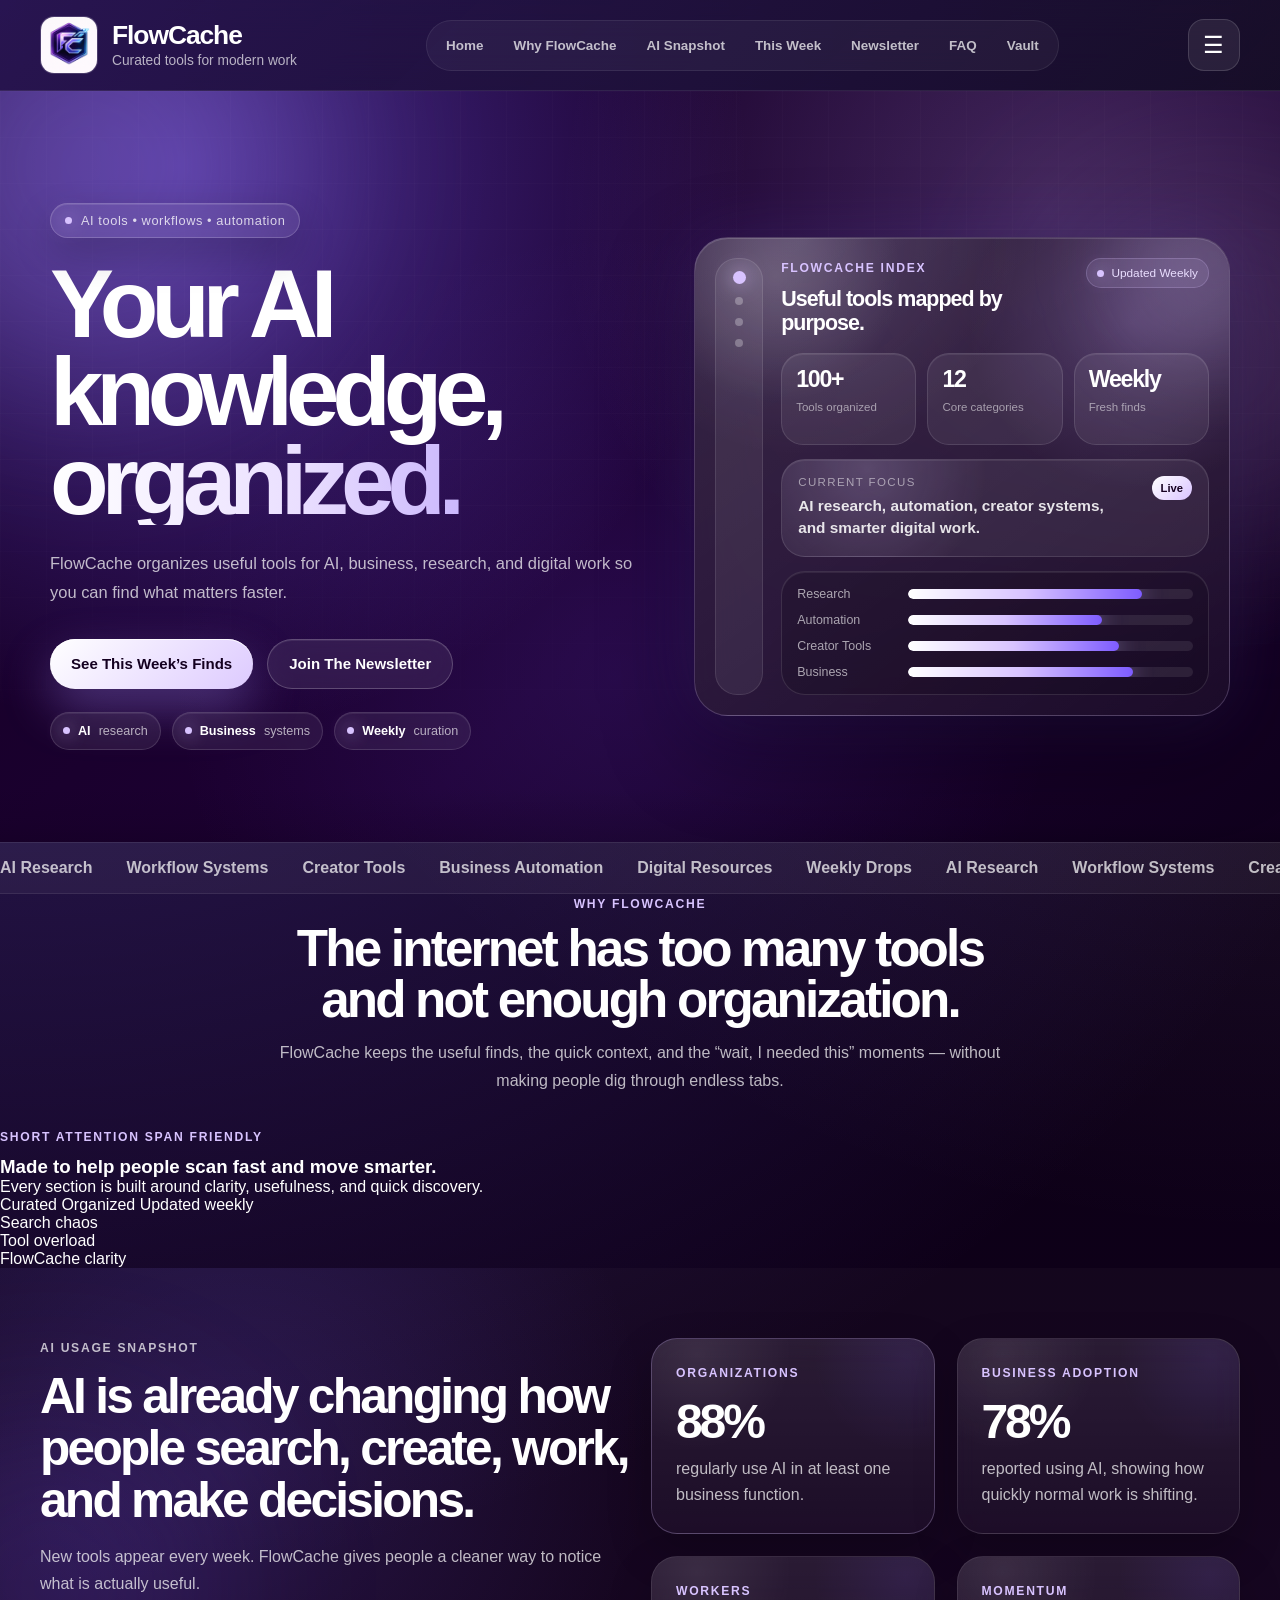
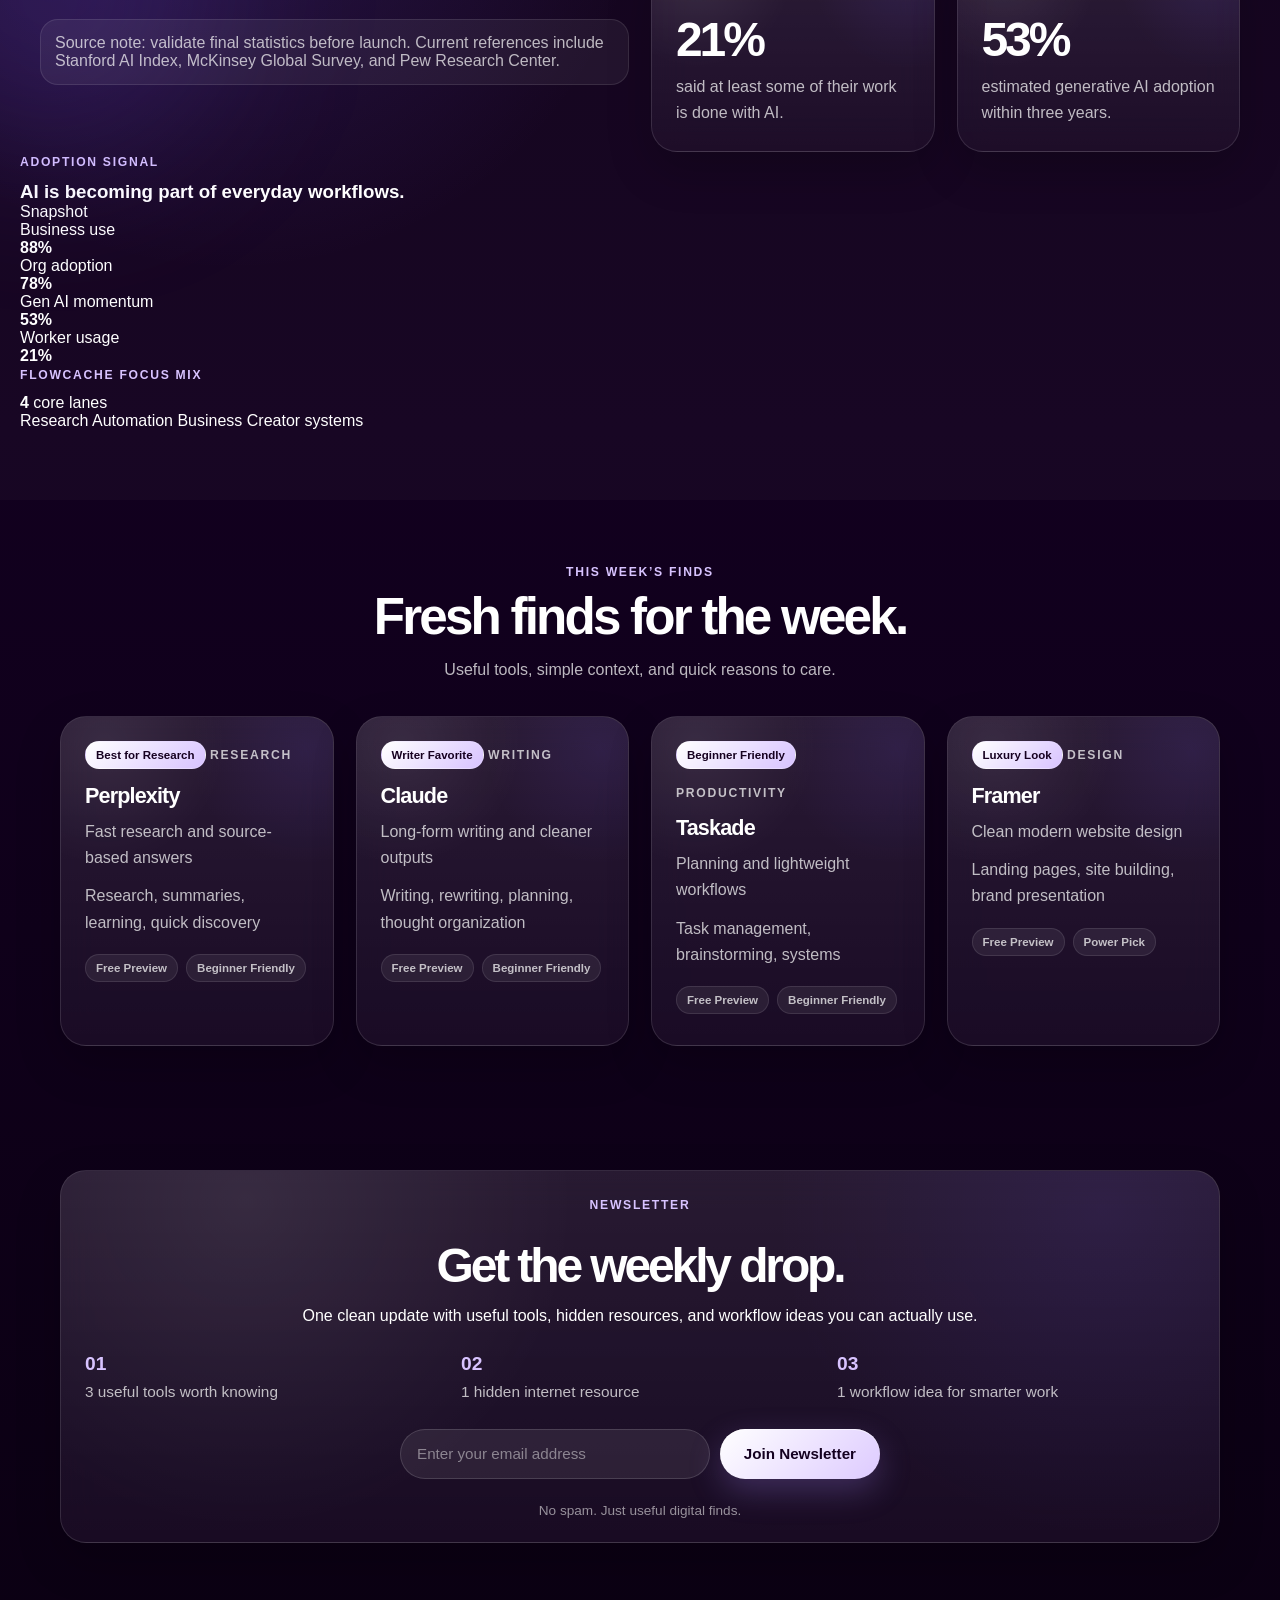
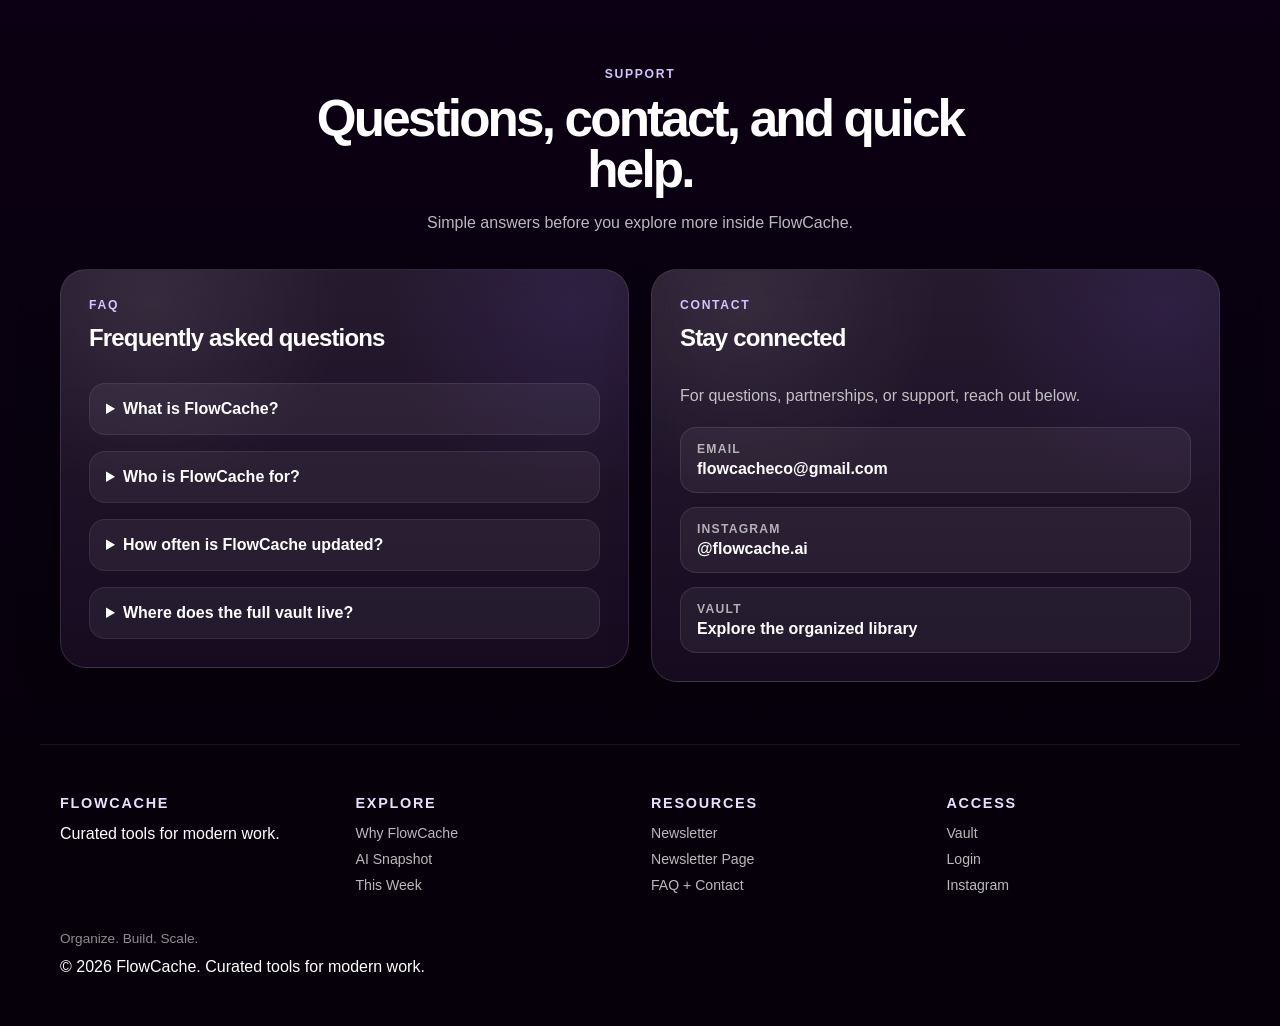
==== commit 9b855cfc: "Update print statement from 'Hello' to 'Goodbye'" ====
--- a/index.html
+++ b/index.html
@@ -5,632 +5,458 @@
   <meta name="viewport" content="width=device-width, initial-scale=1.0" />
 
   <title>FlowCache</title>
-  <meta
-    name="description"
-    content="FlowCache is a curated tool vault for AI, business, automation, research, content, and modern digital work."
-  />
+  <meta name="description" content="FlowCache organizes useful AI, business, research, automation, and creator tools into one cleaner discovery experience." />
 
   <link rel="stylesheet" href="style.css" />
 </head>
 
 <body>
-  <header class="vault-topbar">
-    <a href="index.html" class="brand-inline" aria-label="FlowCache home">
-      <img src="logo.png" alt="FlowCache logo" class="brand-logo" />
+<header class="vault-topbar"> <a href="index.html" class="brand-inline" aria-label="FlowCache home"> <img src="logo.png" alt="FlowCache logo" class="brand-logo" /> <div> <h1 class="vault-logo">FlowCache</h1> <p class="vault-sublogo">Curated tools for modern work</p> </div> </a>
+
+<nav class="desktop-nav" aria-label="Main navigation">
+  <a href="#home">Home</a>
+  <a href="#whyFlow">Why FlowCache</a>
+  <a href="#aiSnapshot">AI Snapshot</a>
+  <a href="#weeklyDrop">This Week</a>
+  <a href="#newsletterSection">Newsletter</a>
+  <a href="#infoSection">FAQ</a>
+  <a href="vault.html">Vault</a>
+</nav>
+
+<div class="menu-wrapper">
+  <button class="menu-toggle" id="menuToggle" aria-label="Open menu" aria-expanded="false" type="button">☰</button>
+
+  <div class="menu-dropdown" id="menuDropdown">
+    <a href="#home">Home</a>
+    <a href="#whyFlow">Why FlowCache</a>
+    <a href="#aiSnapshot">AI Snapshot</a>
+    <a href="#weeklyDrop">This Week</a>
+    <a href="#newsletterSection">Newsletter</a>
+    <a href="#infoSection">FAQ + Contact</a>
+    <a href="newsletter.html">Newsletter Page</a>
+    <a href="vault.html">Vault</a>
+    <a href="login.html">Login</a>
+  </div>
+</div>
+</header>
+<main> <section class="fc-hero" id="home"> <div class="fc-hero-glow glow-one"></div> <div class="fc-hero-glow glow-two"></div>
+
+  <div class="fc-hero-inner">
+    <div class="fc-hero-left">
+      <p class="hero-pill">
+        <span class="hero-pill-dot"></span>
+        AI tools • workflows • automation
+      </p>
+
+      <h2>
+        Your AI knowledge,
+        <span>organized.</span>
+      </h2>
+
+      <p class="fc-hero-copy">
+        FlowCache organizes useful tools for AI, business, research, and digital work so you can find what matters faster.
+      </p>
+
+      <div class="hero-cta-row">
+        <a href="#weeklyDrop" class="hero-btn primary-btn">See This Week’s Finds</a>
+        <a href="#newsletterSection" class="hero-btn secondary-btn">Join The Newsletter</a>
+      </div>
+
+      <div class="hero-signal-row" aria-label="FlowCache focus areas">
+        <div class="hero-signal-pill">
+          <span class="signal-dot"></span>
+          <strong>AI</strong>
+          <span>research</span>
+        </div>
+
+        <div class="hero-signal-pill">
+          <span class="signal-dot"></span>
+          <strong>Business</strong>
+          <span>systems</span>
+        </div>
+
+        <div class="hero-signal-pill">
+          <span class="signal-dot"></span>
+          <strong>Weekly</strong>
+          <span>curation</span>
+        </div>
+      </div>
+    </div>
+
+    <aside class="fc-hero-dashboard" aria-label="FlowCache dashboard preview">
+      <div class="dashboard-orb"></div>
+
+      <div class="dashboard-sidebar" aria-hidden="true">
+        <span class="dashboard-logo-dot"></span>
+        <span></span>
+        <span></span>
+        <span></span>
+      </div>
+
+      <div class="dashboard-main">
+        <div class="dashboard-header">
+          <div>
+            <p class="mini-label">FlowCache Index</p>
+            <h3>Useful tools mapped by purpose.</h3>
+          </div>
+
+          <span class="status-pill">
+            <span class="status-dot"></span>
+            Updated Weekly
+          </span>
+        </div>
+
+        <div class="dashboard-metrics">
+          <div>
+            <strong>100+</strong>
+            <span>Tools organized</span>
+          </div>
+
+          <div>
+            <strong>12</strong>
+            <span>Core categories</span>
+          </div>
+
+          <div>
+            <strong>Weekly</strong>
+            <span>Fresh finds</span>
+          </div>
+        </div>
+
+        <div class="dashboard-focus-card">
+          <div>
+            <p>Current focus</p>
+            <h4>AI research, automation, creator systems, and smarter digital work.</h4>
+          </div>
+          <span>Live</span>
+        </div>
+
+        <div class="dashboard-bars">
+          <div class="dashboard-row">
+            <span>Research</span>
+            <div class="dashboard-bar"><i style="width: 82%"></i></div>
+          </div>
+
+          <div class="dashboard-row">
+            <span>Automation</span>
+            <div class="dashboard-bar"><i style="width: 68%"></i></div>
+          </div>
+
+          <div class="dashboard-row">
+            <span>Creator Tools</span>
+            <div class="dashboard-bar"><i style="width: 74%"></i></div>
+          </div>
+
+          <div class="dashboard-row">
+            <span>Business</span>
+            <div class="dashboard-bar"><i style="width: 79%"></i></div>
+          </div>
+        </div>
+      </div>
+    </aside>
+  </div>
+</section>
+
+<section class="tool-ticker" aria-label="FlowCache categories">
+  <div class="ticker-track">
+    <span>AI Research</span>
+    <span>Workflow Systems</span>
+    <span>Creator Tools</span>
+    <span>Business Automation</span>
+    <span>Digital Resources</span>
+    <span>Weekly Drops</span>
+    <span>AI Research</span>
+    <span>Workflow Systems</span>
+    <span>Creator Tools</span>
+    <span>Business Automation</span>
+    <span>Digital Resources</span>
+    <span>Weekly Drops</span>
+  </div>
+</section>
+
+<section class="why-section" id="whyFlow">
+  <div class="section-heading">
+    <p class="section-label">Why FlowCache</p>
+    <h2>The internet has too many tools and not enough organization.</h2>
+    <p class="section-copy">
+      FlowCache keeps the useful finds, the quick context, and the “wait, I needed this”
+      moments — without making people dig through endless tabs.
+    </p>
+  </div>
+
+  <div class="attention-panel upgraded-attention-panel">
+    <div class="attention-copy">
+      <p class="mini-label">Short attention span friendly</p>
+      <h3>Made to help people scan fast and move smarter.</h3>
+      <p>
+        Every section is built around clarity, usefulness, and quick discovery.
+      </p>
+
+      <div class="attention-chip-row">
+        <span>Curated</span>
+        <span>Organized</span>
+        <span>Updated weekly</span>
+      </div>
+    </div>
+
+    <div class="attention-chart" aria-label="FlowCache organization chart">
+      <div class="attention-row">
+        <span>Search chaos</span>
+        <div><i style="width: 92%"></i></div>
+      </div>
+
+      <div class="attention-row">
+        <span>Tool overload</span>
+        <div><i style="width: 78%"></i></div>
+      </div>
+
+      <div class="attention-row">
+        <span>FlowCache clarity</span>
+        <div><i style="width: 58%"></i></div>
+      </div>
+    </div>
+  </div>
+</section>
+
+<section class="ai-data-section" id="aiSnapshot">
+  <div class="ai-data-glow"></div>
+
+  <div class="ai-data-wrap">
+    <div class="ai-data-copy">
+      <p class="section-label">AI Usage Snapshot</p>
+      <h2>AI is already changing how people search, create, work, and make decisions.</h2>
+      <p>
+        New tools appear every week. FlowCache gives people a cleaner way to notice what is actually useful.
+      </p>
+
+      <div class="ai-source-note">
+        Source note: validate final statistics before launch. Current references include Stanford AI Index, McKinsey Global Survey, and Pew Research Center.
+      </div>
+    </div>
+
+    <div class="ai-stat-grid">
+      <article class="ai-stat-card featured">
+        <span class="stat-label">Organizations</span>
+        <strong>88%</strong>
+        <p>regularly use AI in at least one business function.</p>
+      </article>
+
+      <article class="ai-stat-card">
+        <span class="stat-label">Business adoption</span>
+        <strong>78%</strong>
+        <p>reported using AI, showing how quickly normal work is shifting.</p>
+      </article>
+
+      <article class="ai-stat-card">
+        <span class="stat-label">Workers</span>
+        <strong>21%</strong>
+        <p>said at least some of their work is done with AI.</p>
+      </article>
+
+      <article class="ai-stat-card">
+        <span class="stat-label">Momentum</span>
+        <strong>53%</strong>
+        <p>estimated generative AI adoption within three years.</p>
+      </article>
+    </div>
+  </div>
+
+  <div class="ai-chart-shell">
+    <article class="chart-card wide-chart">
+      <div class="chart-top">
+        <div>
+          <p class="mini-label">Adoption signal</p>
+          <h3>AI is becoming part of everyday workflows.</h3>
+        </div>
+        <span>Snapshot</span>
+      </div>
+
+      <div class="horizontal-chart">
+        <div class="chart-row">
+          <span>Business use</span>
+          <div><i style="width: 88%"></i></div>
+          <strong>88%</strong>
+        </div>
+
+        <div class="chart-row">
+          <span>Org adoption</span>
+          <div><i style="width: 78%"></i></div>
+          <strong>78%</strong>
+        </div>
+
+        <div class="chart-row">
+          <span>Gen AI momentum</span>
+          <div><i style="width: 53%"></i></div>
+          <strong>53%</strong>
+        </div>
+
+        <div class="chart-row">
+          <span>Worker usage</span>
+          <div><i style="width: 21%"></i></div>
+          <strong>21%</strong>
+        </div>
+      </div>
+    </article>
+
+    <article class="chart-card mini-chart">
+      <p class="mini-label">FlowCache focus mix</p>
+      <div class="donut-wrap" aria-label="Focus mix chart">
+        <div class="donut-chart"></div>
+        <div class="donut-center">
+          <strong>4</strong>
+          <span>core lanes</span>
+        </div>
+      </div>
+
+      <div class="legend-list">
+        <span><i></i> Research</span>
+        <span><i></i> Automation</span>
+        <span><i></i> Business</span>
+        <span><i></i> Creator systems</span>
+      </div>
+    </article>
+  </div>
+</section>
+
+<section class="new-this-week" id="weeklyDrop">
+  <div class="section-heading">
+    <p class="section-label">This Week’s Finds</p>
+    <h2>Fresh finds for the week.</h2>
+    <p class="section-copy">
+      Useful tools, simple context, and quick reasons to care.
+    </p>
+  </div>
+
+  <div class="weekly-grid" id="weeklyGrid"></div>
+</section>
+
+<section class="private-access-section" id="newsletterSection">
+  <div class="private-access-card">
+    <p class="section-label">Newsletter</p>
+    <h2>Get the weekly drop.</h2>
+    <p class="newsletter-intro">
+      One clean update with useful tools, hidden resources, and workflow ideas you can actually use.
+    </p>
+
+    <div class="newsletter-preview-list">
       <div>
-        <h1 class="vault-logo">FlowCache</h1>
-        <p class="vault-sublogo">Curated tools for modern work</p>
-      </div>
-    </a>
-
-    <nav class="desktop-nav" aria-label="Main navigation">
-      <a href="index.html">Home</a>
-      <a href="#weeklyDrop">Weekly Drop</a>
-      <a href="#freePreview">Free Preview</a>
-      <a href="#fullAccess">Vault Preview</a>
-      <a href="newsletter.html">Newsletter</a>
-      <a href="#infoSection">Contact</a>
-    </nav>
-
-    <div class="menu-wrapper">
-      <button class="menu-toggle" id="menuToggle" aria-label="Open menu" type="button">☰</button>
-
-      <div class="menu-dropdown" id="menuDropdown">
-        <a href="index.html">Home</a>
-        <a href="#weeklyDrop">Weekly Drop</a>
-        <a href="#freePreview">Free Preview</a>
-        <a href="#fullAccess">Vault Preview</a>
-        <a href="#pastDrops">Past Drops</a>
-        <a href="newsletter.html">Newsletter</a>
-        <a href="#infoSection">Contact</a>
-        <a href="login.html">Login</a>
-      </div>
-    </div>
-  </header>
-
-  <main>
-    <section class="fc-hero" id="home">
-      <div class="fc-hero-glow glow-one"></div>
-      <div class="fc-hero-glow glow-two"></div>
-
-      <div class="fc-hero-inner">
-        <div class="fc-hero-left">
-          <p class="hero-pill">
-            <span class="hero-pill-dot"></span>
-            Private Tool Vault • Curated for modern work
-          </p>
-
-          <h2>
-            Unlock the tools
-            <span>most people never find.</span>
-          </h2>
-
-          <p class="fc-hero-copy">
-            FlowCache is a curated library of useful tools for research, business,
-            creation, automation, and smarter online work — organized so you do not
-            have to dig through the internet for hours.
-          </p>
-
-          <div class="hero-cta-row">
-            <a href="#freePreview" class="hero-btn primary-btn">Explore Free Tools</a>
-            <a href="#fullAccess" class="hero-btn secondary-btn">Preview The Vault</a>
-          </div>
-
-          <div class="hero-signal-row">
-            <div class="hero-signal-pill">
-              <span class="signal-dot"></span>
-              <strong>100+</strong>
-              <span>curated tools</span>
-            </div>
-
-            <div class="hero-signal-pill">
-              <span class="signal-dot"></span>
-              <strong>Weekly</strong>
-              <span>fresh drops</span>
-            </div>
-
-            <div class="hero-signal-pill">
-              <span class="signal-dot"></span>
-              <strong>AI + Business</strong>
-              <span>modern work focus</span>
-            </div>
-          </div>
-        </div>
-
-        <aside class="fc-hero-dashboard">
-          <div class="dashboard-orb"></div>
-
-          <div class="dashboard-sidebar">
-            <span class="dashboard-logo-dot"></span>
-            <span></span>
-            <span></span>
-            <span></span>
-          </div>
-
-          <div class="dashboard-main">
-            <div class="dashboard-header">
-              <div>
-                <p class="mini-label">FlowCache Index</p>
-                <h3>Private library expanding weekly.</h3>
-              </div>
-
-              <span class="status-pill">
-                <span class="status-dot"></span>
-                Live Preview
-              </span>
-            </div>
-
-            <div class="dashboard-metrics">
-              <div>
-                <strong>100+</strong>
-                <span>Tools Inside</span>
-              </div>
-
-              <div>
-                <strong>5</strong>
-                <span>Free Tools</span>
-              </div>
-
-              <div>
-                <strong>Weekly</strong>
-                <span>Fresh Drops</span>
-              </div>
-            </div>
-
-            <div class="dashboard-focus-card">
-              <div>
-                <p>Vault Focus</p>
-                <h4>AI, research, automation, content, and business systems.</h4>
-              </div>
-              <span>Premium</span>
-            </div>
-
-            <div class="dashboard-bars">
-              <div class="dashboard-row">
-                <span>Research</span>
-                <div class="dashboard-bar"><i style="width: 82%"></i></div>
-              </div>
-
-              <div class="dashboard-row">
-                <span>Automation</span>
-                <div class="dashboard-bar"><i style="width: 68%"></i></div>
-              </div>
-
-              <div class="dashboard-row">
-                <span>Creator Tools</span>
-                <div class="dashboard-bar"><i style="width: 74%"></i></div>
-              </div>
-
-              <div class="dashboard-row">
-                <span>Business</span>
-                <div class="dashboard-bar"><i style="width: 79%"></i></div>
-              </div>
-            </div>
-          </div>
-        </aside>
-      </div>
-    </section>
-
-    <section class="fc-proof-strip">
-      <div class="proof-item">
-        <strong>5</strong>
-        <span>Free Tools Available</span>
-      </div>
-
-      <div class="proof-item">
-        <strong>100+</strong>
-        <span>Tools Inside Vault</span>
-      </div>
-
-      <div class="proof-item">
-        <strong>Weekly</strong>
-        <span>Curated Drops</span>
-      </div>
-
-      <div class="proof-item">
-        <strong>Private</strong>
-        <span>Tool Discovery</span>
-      </div>
-    </section>
-
-    <section class="tool-ticker">
-      <div class="ticker-track">
-        <span>AI Research</span>
-        <span>Workflow Systems</span>
-        <span>Hidden Tools</span>
-        <span>Creator Growth</span>
-        <span>Business Automation</span>
-        <span>Weekly Drops</span>
-        <span>AI Research</span>
-        <span>Workflow Systems</span>
-        <span>Hidden Tools</span>
-        <span>Creator Growth</span>
-        <span>Business Automation</span>
-        <span>Weekly Drops</span>
-      </div>
-    </section>
-
-    <section class="comparison-section">
-      <div class="section-heading">
-        <p class="section-label">Why FlowCache</p>
-        <h2>Less digging. Better finds.</h2>
-        <p class="section-copy">
-          The internet has too many scattered lists. FlowCache makes discovery feel cleaner,
-          faster, and more intentional.
-        </p>
-      </div>
-
-      <div class="comparison-grid">
-        <article class="comparison-card muted">
-          <span class="card-number">01</span>
-          <h3>Random Searching</h3>
-          <p>Endless tabs, outdated lists, sponsored results, and tools you forget five minutes later.</p>
-        </article>
-
-        <article class="comparison-card highlight">
-          <span class="card-number">02</span>
-          <h3>FlowCache</h3>
-          <p>A cleaner library of useful tools, organized by purpose and updated with fresh finds.</p>
-        </article>
-      </div>
-    </section>
-
-    <section class="audience-section">
-      <div class="section-heading">
-        <p class="section-label">Built For</p>
-        <h2>Use FlowCache if you’re building, creating, researching, or organizing online.</h2>
-      </div>
-
-      <div class="audience-grid">
-        <article class="audience-card">
-          <span>01</span>
-          <h3>Creators</h3>
-          <p>Find tools for visuals, content, editing, and growth.</p>
-        </article>
-
-        <article class="audience-card">
-          <span>02</span>
-          <h3>Founders</h3>
-          <p>Discover systems for websites, automations, forms, and operations.</p>
-        </article>
-
-        <article class="audience-card">
-          <span>03</span>
-          <h3>Researchers</h3>
-          <p>Use better tools for search, summaries, sources, and learning.</p>
-        </article>
-      </div>
-    </section>
-
-    <section class="brand-overview-section" id="whatIsFlowCache">
-      <div class="section-heading">
-        <p class="section-label">What FlowCache Is</p>
-        <h2>A premium discovery vault for people who are tired of wasting time searching.</h2>
-        <p class="section-copy">
-          FlowCache helps creators, founders, freelancers, students, researchers, and modern
-          internet users discover better tools faster.
-        </p>
-      </div>
-
-      <div class="brand-overview-grid">
-        <article class="brand-overview-card">
-          <p class="mini-label">For creators</p>
-          <h3>Find design, content, and workflow tools that actually help you produce.</h3>
-        </article>
-
-        <article class="brand-overview-card">
-          <p class="mini-label">For business</p>
-          <h3>Access tools for systems, automation, operations, and smarter online work.</h3>
-        </article>
-
-        <article class="brand-overview-card">
-          <p class="mini-label">For discovery</p>
-          <h3>Explore hidden gems, premium resources, and curated weekly drops.</h3>
-        </article>
-      </div>
-    </section>
-
-    <section class="ai-data-section" id="aiData">
-      <div class="ai-data-glow"></div>
-
-      <div class="ai-data-wrap">
-        <div class="ai-data-copy">
-          <p class="section-label">AI Usage Snapshot</p>
-          <h2>AI is already shaping how people work, search, create, and make decisions.</h2>
-          <p>
-            FlowCache exists because the internet is moving fast. AI tools are no longer just
-            for tech people — they are becoming part of everyday work, business, research,
-            content, school, and productivity.
-          </p>
-
-          <div class="ai-source-note">
-            Sources referenced: Stanford AI Index, McKinsey Global Survey, Pew Research Center.
-          </div>
-        </div>
-
-        <div class="ai-stat-grid">
-          <article class="ai-stat-card featured">
-            <span class="stat-label">Organizations</span>
-            <strong>88%</strong>
-            <p>regularly use AI in at least one business function, according to McKinsey’s 2025 global survey.</p>
-          </article>
-
-          <article class="ai-stat-card">
-            <span class="stat-label">Business adoption</span>
-            <strong>78%</strong>
-            <p>of organizations reported using AI in 2024, up from 55% the year before.</p>
-          </article>
-
-          <article class="ai-stat-card">
-            <span class="stat-label">Workplace shift</span>
-            <strong>21%</strong>
-            <p>of U.S. workers said at least some of their work is done with AI.</p>
-          </article>
-
-          <article class="ai-stat-card">
-            <span class="stat-label">Global momentum</span>
-            <strong>53%</strong>
-            <p>generative AI population adoption within three years.</p>
-          </article>
-        </div>
-      </div>
-    </section>
-
-    <section class="new-this-week" id="weeklyDrop">
-      <div class="section-heading">
-        <p class="section-label">Weekly Drop</p>
-        <h2>This Week's Best Finds</h2>
-        <p class="section-copy">
-          A weekly edit of standout tools, smarter systems, and useful digital finds worth knowing now.
-        </p>
-      </div>
-
-      <div class="weekly-grid" id="weeklyGrid"></div>
-    </section>
-
-    <section class="free-preview-section" id="freePreview">
-      <div class="section-heading">
-        <p class="section-label">Free Preview</p>
-        <h2>Start with a public selection.</h2>
-        <p class="section-copy">
-          Five useful tools are open to browse. The deeper library lives inside the vault.
-        </p>
-      </div>
-
-      <div class="preview-layout">
-        <div class="preview-toolbar">
-          <input type="text" id="toolSearch" placeholder="Search free tools..." />
-
-          <div class="filter-row">
-            <button class="filter-btn active" data-filter="all" type="button">All</button>
-            <button class="filter-btn" data-filter="Writing" type="button">Writing</button>
-            <button class="filter-btn" data-filter="Productivity" type="button">Productivity</button>
-            <button class="filter-btn" data-filter="Research" type="button">Research</button>
-            <button class="filter-btn" data-filter="Design" type="button">Design</button>
-            <button class="filter-btn" data-filter="Marketing" type="button">Marketing</button>
-            <button class="filter-btn" data-filter="Business" type="button">Business</button>
-          </div>
-        </div>
-
-        <aside class="homepage-unlock-banner">
-          <p class="mini-label">Full Access</p>
-          <h3>Unlock the deeper library.</h3>
-          <p>Browse the public preview now, then unlock the full vault for deeper categories.</p>
-
-          <a
-            href="https://flowcache.lemonsqueezy.com/checkout/buy/da14bb04-717c-43fe-a4aa-21157b08c077"
-            target="_blank"
-            rel="noopener noreferrer"
-            class="unlock-banner-btn"
-          >
-            Unlock Full Access
-          </a>
-        </aside>
-      </div>
-
-      <div class="luxury-vault-shell">
-        <div class="tool-grid" id="toolGrid"></div>
-      </div>
-    </section>
-
-    <section class="premium-preview-section" id="fullAccess">
-      <div class="section-heading">
-        <p class="section-label">Full Access</p>
-        <h2>Inside the library.</h2>
-        <p class="section-copy">
-          Deeper categories for research, systems, content, design, automation, and modern work.
-        </p>
-      </div>
-
-      <div class="premium-preview-grid">
-        <article class="tool-card premium-card">
-          <span class="tool-badge">Premium</span>
-          <h3>AI Research Tools</h3>
-          <p>Deeper discovery tools for learning, source gathering, and smarter workflows.</p>
-          <div class="tool-meta">
-            <span class="tool-chip">Research</span>
-            <span class="tool-chip">AI</span>
-          </div>
-          <span class="locked-pill">Paid Access</span>
-        </article>
-
-        <article class="tool-card premium-card">
-          <span class="tool-badge">Premium</span>
-          <h3>Business Automation Stack</h3>
-          <p>Apps and systems for streamlining admin, operations, and repetitive work.</p>
-          <div class="tool-meta">
-            <span class="tool-chip">Business</span>
-            <span class="tool-chip">Automation</span>
-          </div>
-          <span class="locked-pill">Paid Access</span>
-        </article>
-
-        <article class="tool-card premium-card">
-          <span class="tool-badge">Premium</span>
-          <h3>Creator Growth Tools</h3>
-          <p>Useful tools for content planning, editing, publishing, and brand growth.</p>
-          <div class="tool-meta">
-            <span class="tool-chip">Creator</span>
-            <span class="tool-chip">Content</span>
-          </div>
-          <span class="locked-pill">Paid Access</span>
-        </article>
-
-        <article class="tool-card premium-card">
-          <span class="tool-badge">Premium</span>
-          <h3>Hidden Internet Resources</h3>
-          <p>Useful platforms and overlooked tools most people never hear about in time.</p>
-          <div class="tool-meta">
-            <span class="tool-chip">Discovery</span>
-            <span class="tool-chip">Premium</span>
-          </div>
-          <span class="locked-pill">Paid Access</span>
-        </article>
-      </div>
-    </section>
-
-    <section class="trust-strip signature-strip">
-      <article class="trust-card signature-card">
-        <p class="mini-label">Curated</p>
-        <h3>Useful tools, selected with intention.</h3>
-      </article>
-
-      <article class="trust-card signature-card">
-        <p class="mini-label">Organized</p>
-        <h3>A cleaner way to discover what is worth using.</h3>
-      </article>
-
-      <article class="trust-card signature-card">
-        <p class="mini-label">Private Access</p>
-        <h3>Free preview outside. Full Access inside.</h3>
-      </article>
-    </section>
-
-    <section class="past-drops-section" id="pastDrops">
-      <div class="section-heading">
-        <p class="section-label">Past Drops</p>
-        <h2>Previous selections.</h2>
-        <p class="section-copy">Archived drops, past issues, and earlier curation from FlowCache.</p>
-      </div>
-
-      <div class="past-drops-grid">
-        <article class="drop-card">
-          <p class="drop-meta">Issue 001</p>
-          <h3>AI Writing & Research Picks</h3>
-          <p>A starter curation of useful writing tools, research helpers, and workflow upgrades.</p>
-          <a href="newsletter.html" class="tool-link">View Drop</a>
-        </article>
-
-        <article class="drop-card">
-          <p class="drop-meta">Issue 002</p>
-          <h3>Creator Workflow Stack</h3>
-          <p>Tools for content planning, clips, visuals, and faster brand execution.</p>
-          <a href="newsletter.html" class="tool-link">View Drop</a>
-        </article>
-
-        <article class="drop-card">
-          <p class="drop-meta">Issue 003</p>
-          <h3>Business Systems Drop</h3>
-          <p>Better tools for operations, automation, lead capture, and organized work.</p>
-          <a href="newsletter.html" class="tool-link">View Drop</a>
-        </article>
-      </div>
-    </section>
-
-    <section class="private-access-section" id="newsletterSection">
-      <div class="private-access-card">
-        <p class="section-label">Newsletter</p>
-        <h2>FlowCache Weekly</h2>
-
-        <div class="newsletter-preview-list">
-          <div>
-            <span>01</span>
-            <p>3 useful tools worth knowing</p>
-          </div>
-
-          <div>
-            <span>02</span>
-            <p>1 hidden internet resource</p>
-          </div>
-
-          <div>
-            <span>03</span>
-            <p>1 workflow idea you can actually use</p>
-          </div>
-        </div>
-
-        <form class="newsletter-form private-form" action="https://formspree.io/f/mpqyyzdg" method="POST">
-          <input type="email" name="email" placeholder="Enter your email address" required />
-          <button type="submit">Join Newsletter</button>
-        </form>
-
-        <p class="private-note">One thoughtful update each week.</p>
-      </div>
-    </section>
-
-    <section class="info-section" id="infoSection">
-      <div class="section-heading-wrap">
-        <span class="section-kicker">Support</span>
-        <h2 class="section-title">Questions, contact, and quick help</h2>
-        <p class="section-subtext">Everything you need to know before exploring more inside FlowCache.</p>
-      </div>
-
-      <div class="info-grid">
-        <article class="info-panel faq-panel">
-          <div class="panel-top">
-            <span class="panel-label">FAQ</span>
-            <h3>Frequently asked questions</h3>
-          </div>
-
-          <div class="faq-list">
-            <details class="faq-item">
-              <summary>What is FlowCache?</summary>
-              <p>FlowCache is a curated discovery vault for useful digital tools, AI platforms, business resources, creator systems, and hidden internet finds.</p>
-            </details>
-
-            <details class="faq-item">
-              <summary>Why does AI usage matter right now?</summary>
-              <p>AI is becoming part of everyday work, research, content creation, marketing, business operations, and school. FlowCache helps people find better tools faster instead of digging through random lists.</p>
-            </details>
-
-            <details class="faq-item">
-              <summary>Is FlowCache only for people who already understand AI?</summary>
-              <p>No. FlowCache is built to make tool discovery easier for beginners, creators, small business owners, students, researchers, and people who want useful resources without needing to be super technical.</p>
-            </details>
-
-            <details class="faq-item">
-              <summary>What comes with full access?</summary>
-              <p>Full access opens the deeper FlowCache library, including premium tools, expanded categories, hidden resources, and more curated recommendations beyond the public preview.</p>
-            </details>
-
-            <details class="faq-item">
-              <summary>How often is FlowCache updated?</summary>
-              <p>FlowCache is designed around fresh drops and ongoing curation, so the library can keep growing as better tools and resources are discovered.</p>
-            </details>
-          </div>
-        </article>
-
-        <article class="info-panel contact-panel">
-          <div class="panel-top">
-            <span class="panel-label">Contact</span>
-            <h3>Stay connected</h3>
-          </div>
-
-          <p class="contact-copy">For questions, partnerships, or support, reach out below.</p>
-
-          <div class="contact-stack">
-            <a href="mailto:flowcacheco@gmail.com" class="contact-card">
-              <span class="contact-title">Email</span>
-              <span class="contact-value">flowcacheco@gmail.com</span>
-            </a>
-
-            <a href="https://instagram.com/flowcache.ai" target="_blank" rel="noopener noreferrer" class="contact-card">
-              <span class="contact-title">Instagram</span>
-              <span class="contact-value">@flowcache.ai</span>
-            </a>
-          </div>
-        </article>
-      </div>
-    </section>
-  </main>
-
-  <footer class="vault-footer home-footer">
-    <div class="footer-grid">
-      <div class="footer-brand-block">
-        <h4>FlowCache</h4>
-        <p>Curated tools for modern work</p>
+        <span>01</span>
+        <p>3 useful tools worth knowing</p>
       </div>
 
       <div>
-        <h4>Explore</h4>
-        <a href="#fullAccess">Vault Preview</a>
-        <a href="#freePreview">Free Preview</a>
-        <a href="#weeklyDrop">Weekly Drop</a>
+        <span>02</span>
+        <p>1 hidden internet resource</p>
       </div>
 
       <div>
-        <h4>Resources</h4>
-        <a href="newsletter.html">Newsletter</a>
-        <a href="#pastDrops">Past Drops</a>
-        <a href="#infoSection">Contact</a>
-      </div>
-
-      <div>
-        <h4>Social</h4>
-        <a href="https://instagram.com/flowcache.ai" target="_blank" rel="noopener noreferrer">Instagram</a>
-        <a href="login.html">Login</a>
-      </div>
-    </div>
-
-    <p class="vault-count">Private library access available now.</p>
-    <p class="copyright">© 2026 FlowCache. Curated tools for modern work.</p>
-  </footer>
-
-  <div class="mobile-sticky-cta">
-    <span>Unlock 100+ tools</span>
-    <a href="#fullAccess">View Access</a>
-  </div>
-
-  <script src="script.js"></script>
+        <span>03</span>
+        <p>1 workflow idea for smarter work</p>
+      </div>
+    </div>
+
+    <form class="newsletter-form private-form" action="https://formspree.io/f/mpqyyzdg" method="POST">
+      <input type="email" name="email" placeholder="Enter your email address" required />
+      <button type="submit">Join Newsletter</button>
+    </form>
+
+    <p class="private-note">No spam. Just useful digital finds.</p>
+  </div>
+</section>
+
+<section class="info-section" id="infoSection">
+  <div class="section-heading-wrap">
+    <span class="section-kicker">Support</span>
+    <h2 class="section-title">Questions, contact, and quick help.</h2>
+    <p class="section-subtext">Simple answers before you explore more inside FlowCache.</p>
+  </div>
+
+  <div class="info-grid">
+    <article class="info-panel faq-panel">
+      <div class="panel-top">
+        <span class="panel-label">FAQ</span>
+        <h3>Frequently asked questions</h3>
+      </div>
+
+      <div class="faq-list">
+        <details class="faq-item">
+          <summary>What is FlowCache?</summary>
+          <p>FlowCache is a curated discovery hub for AI tools, business tools, automation resources, creator systems, and digital workflows.</p>
+        </details>
+
+        <details class="faq-item">
+          <summary>Who is FlowCache for?</summary>
+          <p>Creators, students, founders, freelancers, researchers, and anyone trying to find useful tools without digging through random lists.</p>
+        </details>
+
+        <details class="faq-item">
+          <summary>How often is FlowCache updated?</summary>
+          <p>FlowCache is designed around weekly curation, so new finds and workflow ideas can be added consistently.</p>
+        </details>
+
+        <details class="faq-item">
+          <summary>Where does the full vault live?</summary>
+          <p>The public homepage introduces the brand. Search, filters, tool previews, and deeper categories can live inside the actual vault experience.</p>
+        </details>
+      </div>
+    </article>
+
+    <article class="info-panel contact-panel">
+      <div class="panel-top">
+        <span class="panel-label">Contact</span>
+        <h3>Stay connected</h3>
+      </div>
+
+      <p class="contact-copy">For questions, partnerships, or support, reach out below.</p>
+
+      <div class="contact-stack">
+        <a href="mailto:flowcacheco@gmail.com" class="contact-card">
+          <span class="contact-title">Email</span>
+          <span class="contact-value">flowcacheco@gmail.com</span>
+        </a>
+
+        <a href="https://instagram.com/flowcache.ai" target="_blank" rel="noopener noreferrer" class="contact-card">
+          <span class="contact-title">Instagram</span>
+          <span class="contact-value">@flowcache.ai</span>
+        </a>
+
+        <a href="vault.html" class="contact-card">
+          <span class="contact-title">Vault</span>
+          <span class="contact-value">Explore the organized library</span>
+        </a>
+      </div>
+    </article>
+  </div>
+</section>
+</main>
+<footer class="vault-footer home-footer"> <div class="footer-grid"> <div class="footer-brand-block"> <h4>FlowCache</h4> <p>Curated tools for modern work.</p> </div>
+
+  <div>
+    <h4>Explore</h4>
+    <a href="#whyFlow">Why FlowCache</a>
+    <a href="#aiSnapshot">AI Snapshot</a>
+    <a href="#weeklyDrop">This Week</a>
+  </div>
+
+  <div>
+    <h4>Resources</h4>
+    <a href="#newsletterSection">Newsletter</a>
+    <a href="newsletter.html">Newsletter Page</a>
+    <a href="#infoSection">FAQ + Contact</a>
+  </div>
+
+  <div>
+    <h4>Access</h4>
+    <a href="vault.html">Vault</a>
+    <a href="login.html">Login</a>
+    <a href="https://instagram.com/flowcache.ai" target="_blank" rel="noopener noreferrer">Instagram</a>
+  </div>
+</div>
+
+<p class="vault-count">Organize. Build. Scale.</p>
+<p>© 2026 FlowCache. Curated tools for modern work.</p>
+</footer>
+<script src="script.js"></script>
+
 </body>
 </html>
--- a/style.css
+++ b/style.css
@@ -185,12 +185,11 @@
   padding: 112px 22px 92px;
   color: #fff;
   background:
-    radial-gradient(circle at 14% 10%, rgba(126, 92, 255, 0.58), transparent 42%),
-    radial-gradient(circle at 82% 16%, rgba(216, 195, 255, 0.24), transparent 38%),
-    radial-gradient(circle at 48% 78%, rgba(126, 92, 255, 0.14), transparent 46%),
-    linear-gradient(135deg, #090011 0%, #160026 54%, #080010 100%);
-}
-
+   radial-gradient(circle at 14% 10%, rgba(126, 92, 255, 0.48), transparent 44%),
+    radial-gradient(circle at 82% 16%, rgba(216, 195, 255, 0.20), transparent 40%),
+    radial-gradient(circle at 48% 78%, rgba(126, 92, 255, 0.12), transparent 50%),
+    linear-gradient(135deg, #140024 0%, #1d0033 56%, #10001d 100%);
+} 
 .fc-hero::before {
   content: "";
   position: absolute;
@@ -209,9 +208,15 @@
   content: "";
   position: absolute;
   inset: auto 0 0 0;
-  height: 90px;
-  background: linear-gradient(to bottom, transparent 0%, rgba(7, 0, 13, 0.28) 58%, rgba(7, 0, 13, 0.72) 100%);
+  height: 54px;
+  background: linear-gradient(
+    to bottom,
+    transparent 0%,
+    rgba(18, 0, 31, 0.18) 65%,
+    rgba(7, 0, 13, 0.18) 100%
+  );
   pointer-events: none;
+  z-index: 1;
 }
 
 .fc-hero-glow {
@@ -393,15 +398,16 @@
   gap: 18px;
   border-radius: 34px;
   padding: 20px;
-  border: 1px solid rgba(255, 255, 255, 0.16);
+  border: 1px solid rgba(216, 195, 255, 0.22);
   background:
-    linear-gradient(145deg, rgba(255, 255, 255, 0.145), rgba(255, 255, 255, 0.045)),
-    rgba(18, 0, 31, 0.68);
+    radial-gradient(circle at 20% 0%, rgba(216, 195, 255, 0.16), transparent 34%),
+    linear-gradient(145deg, rgba(255, 255, 255, 0.14), rgba(255, 255, 255, 0.045)),
+    rgba(18, 0, 31, 0.74);
   backdrop-filter: blur(26px);
   box-shadow:
-    0 24px 70px rgba(0, 0, 0, 0.28),
-    0 0 55px rgba(126, 92, 255, 0.12),
-    inset 0 1px 0 rgba(255, 255, 255, 0.12);
+    0 30px 90px rgba(0, 0, 0, 0.34),
+    0 0 70px rgba(126, 92, 255, 0.16),
+    inset 0 1px 0 rgba(255, 255, 255, 0.14);
 }
 
 .fc-hero-dashboard::before {
@@ -608,10 +614,10 @@
 }
 
 .dashboard-bar {
-  height: 9px;
+  height: 10px;
   border-radius: 999px;
   overflow: hidden;
-  background: rgba(255, 255, 255, 0.10);
+  background: rgba(255, 255, 255, 0.085);
 }
 
 .dashboard-bar i {
@@ -619,7 +625,9 @@
   height: 100%;
   border-radius: inherit;
   background: linear-gradient(90deg, #ffffff, #d8c3ff, #7e5cff);
-  box-shadow: 0 0 24px rgba(167, 139, 250, 0.62);
+  box-shadow:
+    0 0 20px rgba(216, 195, 255, 0.5),
+    0 0 34px rgba(126, 92, 255, 0.28);
 }
 
 section {
@@ -997,256 +1005,354 @@
   border-radius: 999px;
   background: rgba(216, 195, 255, 0.12);
   filter: blur(34px);
-}
-
-.tool-card-top,
-.tool-card-status,
-.tool-card-action,
-.tool-meta {
-  display: flex;
-  gap: 10px;
-  flex-wrap: wrap;
+  pointer-events: none;
+  z-index: 1;
+}
+
+.free-card {
+  border-color: rgba(255, 255, 255, 0.12);
+}
+
+.premium-card {
+  border-color: rgba(216, 195, 255, 0.22);
+  background:
+    linear-gradient(135deg, rgba(216, 195, 255, 0.1), rgba(216, 195, 255, 0.03)),
+    linear-gradient(180deg, rgba(255, 255, 255, 0.10), rgba(255, 255, 255, 0.045)),
+    rgba(18, 0, 31, 0.56);
+  box-shadow:
+    0 18px 46px rgba(0, 0, 0, 0.20),
+    0 0 24px rgba(126, 92, 255, 0.12);
+}
+
+.tool-card-status {
+  display: flex;
+  justify-content: space-between;
   align-items: center;
-}
-
-.tool-card-top,
-.tool-card-status {
+  gap: 18px;
+  margin-bottom: 24px;
+  padding-bottom: 16px;
+  border-bottom: 1px solid rgba(255, 255, 255, 0.08);
+}
+
+.tool-status-copy {
+  display: flex;
+  flex-direction: column;
+  gap: 4px;
+}
+
+.tool-status-kicker {
+  color: rgba(255, 255, 255, 0.72);
+  font-size: 0.75rem;
+  text-transform: uppercase;
+  letter-spacing: 0.1em;
+  font-weight: 800;
+}
+
+.tool-status-note {
+  color: rgba(255, 255, 255, 0.52);
+  font-size: 0.72rem;
+}
+
+.tool-status-right {
+  display: flex;
+  gap: 8px;
+}
+
+.tool-access {
+  display: inline-flex;
+  padding: 6px 9px;
+  border-radius: 999px;
+  font-size: 0.7rem;
+  font-weight: 850;
+  color: #f4ecff;
+  background: rgba(255, 255, 255, 0.09);
+  border: 1px solid rgba(255, 255, 255, 0.13);
+}
+
+.tool-access.premium {
+  color: #160020;
+  background: linear-gradient(135deg, #fff, #d8c3ff);
+  border: 1px solid rgba(255, 255, 255, 0.2);
+}
+
+.tool-fresh-pill {
+  display: inline-flex;
+  padding: 6px 9px;
+  border-radius: 999px;
+  font-size: 0.7rem;
+  font-weight: 850;
+  color: #160020;
+  background: linear-gradient(135deg, #fff, #d8c3ff);
+  border: 1px solid rgba(255, 255, 255, 0.2);
+}
+
+.tool-card-content {
+  margin-bottom: 22px;
+}
+
+.tool-card-top {
+  display: flex;
   justify-content: space-between;
+  align-items: center;
+  gap: 12px;
   margin-bottom: 16px;
 }
 
-.tool-status-copy,
-.tool-status-right {
-  display: grid;
-  gap: 7px;
-}
-
-.tool-status-right {
-  justify-items: end;
-}
-
-.tool-status-kicker {
-  color: rgba(255, 255, 255, 0.55);
-  text-transform: uppercase;
-  letter-spacing: 0.12em;
-  font-size: 0.7rem;
-  font-weight: 900;
-}
-
-.tool-status-note {
-  color: rgba(255, 255, 255, 0.68);
-  font-size: 0.78rem;
-}
-
-.tool-access,
-.tool-fresh-pill,
 .tool-category {
-  display: inline-flex;
-  width: fit-content;
-  padding: 7px 10px;
-  border-radius: 999px;
+  display: inline-block;
+  padding: 6px 10px;
+  border-radius: 999px;
+  background: rgba(255, 255, 255, 0.065);
+  border: 1px solid rgba(255, 255, 255, 0.1);
+  color: rgba(255, 255, 255, 0.72);
   font-size: 0.72rem;
-  font-weight: 900;
-  color: rgba(255, 255, 255, 0.75);
-  background: rgba(255, 255, 255, 0.075);
-  border: 1px solid rgba(255, 255, 255, 0.10);
-}
-
-.tool-access.free {
-  color: #150024;
-  background: linear-gradient(135deg, #fff, #d8c3ff);
-}
-
-.tool-card h3 {
+  font-weight: 800;
+}
+
+.luxury-badge {
+  margin-left: auto;
+}
+
+.tool-card-middle {
+  margin-bottom: 18px;
+}
+
+.tool-card-middle h3 {
   font-size: 1.35rem;
-}
-
-.tool-summary,
-.tool-support,
-.editor-note {
+  margin-bottom: 10px;
+}
+
+.tool-summary {
   color: rgba(255, 255, 255, 0.72);
   line-height: 1.65;
 }
 
-.tool-support,
-.editor-note {
-  margin-top: 12px;
-}
-
 .tool-card-divider {
   height: 1px;
+  background: linear-gradient(90deg, rgba(255, 255, 255, 0.08), transparent);
   margin: 18px 0;
-  background: rgba(255, 255, 255, 0.10);
+}
+
+.tool-card-bottom {
+  margin-bottom: 18px;
+}
+
+.tool-support {
+  color: rgba(255, 255, 255, 0.65);
+  font-size: 0.87rem;
+  line-height: 1.65;
+  margin-bottom: 8px;
+}
+
+.editor-note {
+  color: rgba(255, 255, 255, 0.55);
+  font-size: 0.8rem;
+  font-style: italic;
+  line-height: 1.65;
 }
 
 .tool-card-action {
-  margin-top: 20px;
+  display: flex;
 }
 
 .visit-btn,
-.locked-btn,
-.tool-link,
-.unlock-banner-btn,
-.newsletter-form button {
+.locked-btn {
+  flex: 1;
+  padding: 11px 16px;
+  border-radius: 999px;
+  text-align: center;
+  text-decoration: none;
+  font-weight: 800;
+  font-size: 0.8rem;
+  transition: 0.25s ease;
   display: inline-flex;
   align-items: center;
   justify-content: center;
-  min-height: 43px;
-  padding: 0 16px;
-  border-radius: 999px;
+  white-space: nowrap;
+}
+
+.visit-btn {
+  color: #140020;
+  background: linear-gradient(135deg, #ffffff, #ddcaff);
+  border: 1px solid rgba(255, 255, 255, 0.2);
+  box-shadow:
+    0 12px 32px rgba(167, 139, 250, 0.25),
+    inset 0 1px 0 rgba(255, 255, 255, 0.6);
+}
+
+.visit-btn:hover {
+  transform: translateY(-2px);
+  box-shadow:
+    0 18px 42px rgba(167, 139, 250, 0.35),
+    inset 0 1px 0 rgba(255, 255, 255, 0.7);
+}
+
+.locked-btn {
+  color: #fff;
+  background: rgba(255, 255, 255, 0.09);
+  border: 1px solid rgba(216, 195, 255, 0.3);
+  box-shadow: inset 0 1px 0 rgba(255, 255, 255, 0.08);
+}
+
+.locked-btn:hover {
+  background: rgba(255, 255, 255, 0.14);
+  transform: translateY(-2px);
+}
+
+.tool-chip {
+  display: inline-flex;
+  margin-right: 8px;
+  margin-bottom: 8px;
+}
+
+.locked-pill {
+  display: inline-flex;
+  margin-top: 16px;
+}
+
+.trust-card {
+  text-align: center;
+  min-height: 140px;
+  display: flex;
+  flex-direction: column;
+  justify-content: center;
+  align-items: center;
+}
+
+.trust-card h3 {
+  font-size: 1.3rem;
+}
+
+.drop-card {
+  display: flex;
+  flex-direction: column;
+}
+
+.drop-card p.drop-meta {
+  margin-bottom: 8px;
+}
+
+.drop-card h3 {
+  margin-bottom: 12px;
+  font-size: 1.35rem;
+}
+
+.drop-card p {
+  flex: 1;
+  margin-bottom: 18px;
+}
+
+.tool-link {
+  display: inline-flex;
+  padding: 10px 14px;
+  border-radius: 999px;
+  color: #eadfff;
+  border: 1px solid rgba(216, 195, 255, 0.3);
+  background: rgba(216, 195, 255, 0.09);
   text-decoration: none;
-  font-weight: 900;
-  color: #160020;
-  background: linear-gradient(135deg, #fff, #d8c3ff);
-  border: none;
-  cursor: pointer;
-}
-
-.tool-link {
-  margin-top: 16px;
-}
-
-.tool-meta {
-  margin-top: 16px;
-}
-
-.locked-pill {
-  margin-top: 18px;
-  color: #160020;
-  background: linear-gradient(135deg, #fff, #d8c3ff);
-}
-
-.premium-card {
-  min-height: 265px;
-}
-
-.premium-card::after {
-  content: "";
-  position: absolute;
-  inset: 0;
-  background: linear-gradient(to bottom, transparent, rgba(9, 0, 18, 0.16));
-  pointer-events: none;
-}
-
-.preview-layout {
-  margin-bottom: 28px;
-}
-
-.preview-toolbar input,
-.newsletter-form input {
-  width: 100%;
-  padding: 15px 16px;
-  border: none;
-  outline: none;
-  border-radius: 16px;
-  background: rgba(255, 255, 255, 0.1);
-  color: white;
-  border: 1px solid rgba(255, 255, 255, 0.12);
-}
-
-.preview-toolbar input::placeholder,
-.newsletter-form input::placeholder {
-  color: rgba(255, 255, 255, 0.55);
-}
-
-.filter-row {
-  display: flex;
-  flex-wrap: wrap;
-  gap: 10px;
-  margin-top: 14px;
-}
-
-.filter-btn {
-  border: 1px solid rgba(255, 255, 255, 0.14);
-  border-radius: 999px;
-  padding: 10px 14px;
-  color: white;
-  background: rgba(255, 255, 255, 0.08);
-  cursor: pointer;
   font-weight: 800;
-  transition: 0.2s ease;
-}
-
-.filter-btn.active,
-.filter-btn:hover {
-  color: #170028;
-  background: #fff;
-}
-
-.homepage-unlock-banner {
-  text-align: left;
-  align-self: stretch;
-}
-
-.homepage-unlock-banner h3 {
-  font-size: 2rem;
-  letter-spacing: -0.045em;
-  line-height: 1;
-}
-
-.homepage-unlock-banner p {
-  color: rgba(255, 255, 255, 0.7);
-  margin: 12px 0 18px;
-}
-
-.unlock-banner-btn,
-.newsletter-form button {
-  min-height: 46px;
-  padding: 0 18px;
-}
-
-.luxury-vault-shell {
-  margin-top: 28px;
-  padding: 28px;
-  border-radius: 30px;
-  background:
-    radial-gradient(circle at 12% 8%, rgba(126, 92, 255, 0.12), transparent 32%),
-    rgba(16, 8, 30, 0.50);
-  border: 1px solid rgba(255, 255, 255, 0.07);
+  font-size: 0.78rem;
+  transition: 0.25s ease;
+  white-space: nowrap;
+}
+
+.tool-link:hover {
+  background: rgba(216, 195, 255, 0.16);
+  border-color: rgba(216, 195, 255, 0.5);
+  transform: translateY(-2px);
 }
 
 .private-access-card {
-  max-width: 780px;
-  margin: 0 auto;
   text-align: center;
 }
 
 .private-access-card h2 {
-  font-size: clamp(2.4rem, 6vw, 4rem);
-  letter-spacing: -0.06em;
-  margin-bottom: 20px;
+  font-size: 3rem;
+  margin: 14px 0;
+  letter-spacing: -0.065em;
 }
 
 .newsletter-preview-list {
   display: grid;
   grid-template-columns: repeat(3, 1fr);
-  gap: 15px;
-  margin: 22px 0;
-}
-
-.newsletter-preview-list div {
-  padding: 18px;
-  border-radius: 20px;
-  background: rgba(255, 255, 255, 0.07);
-  border: 1px solid rgba(255, 255, 255, 0.1);
+  gap: 18px;
+  margin: 28px 0;
+  text-align: left;
+}
+
+.newsletter-preview-list > div {
+  display: flex;
+  flex-direction: column;
+  gap: 8px;
 }
 
 .newsletter-preview-list span {
-  display: block;
   color: #d8c3ff;
   font-weight: 900;
-  margin-bottom: 8px;
-}
-
-.newsletter-form {
-  display: grid;
-  grid-template-columns: 1fr auto;
-  gap: 12px;
+  font-size: 1.2rem;
+}
+
+.newsletter-preview-list p {
+  color: rgba(255, 255, 255, 0.72);
+  font-size: 0.96rem;
+}
+
+.newsletter-form,
+.private-form {
+  display: flex;
+  gap: 10px;
+  margin: 24px 0;
+  max-width: 480px;
+  margin-left: auto;
+  margin-right: auto;
+}
+
+.newsletter-form input,
+.private-form input {
+  flex: 1;
+  min-height: 50px;
+  padding: 0 16px;
+  border-radius: 999px;
+  border: 1px solid rgba(255, 255, 255, 0.14);
+  background: rgba(255, 255, 255, 0.08);
+  color: #fff;
+  font-size: 0.95rem;
+}
+
+.newsletter-form input::placeholder,
+.private-form input::placeholder {
+  color: rgba(255, 255, 255, 0.45);
+}
+
+.newsletter-form button,
+.private-form button {
+  min-height: 50px;
+  padding: 0 24px;
+  border-radius: 999px;
+  background: linear-gradient(135deg, #ffffff 0%, #ddcaff 100%);
+  color: #140020;
+  border: none;
+  cursor: pointer;
+  font-weight: 800;
+  font-size: 0.95rem;
+  transition: 0.25s ease;
+  white-space: nowrap;
+  box-shadow:
+    0 12px 32px rgba(167, 139, 250, 0.25),
+    inset 0 1px 0 rgba(255, 255, 255, 0.6);
+}
+
+.newsletter-form button:hover,
+.private-form button:hover {
+  transform: translateY(-2px);
+  box-shadow:
+    0 18px 42px rgba(167, 139, 250, 0.35),
+    inset 0 1px 0 rgba(255, 255, 255, 0.7);
 }
 
 .private-note {
-  margin-top: 14px;
-  color: rgba(255, 255, 255, 0.58);
+  color: rgba(255, 255, 255, 0.55);
+  font-size: 0.85rem;
 }
 
 .section-heading-wrap {
@@ -1255,164 +1361,398 @@
   text-align: center;
 }
 
+.section-kicker {
+  display: block;
+}
+
+.section-title {
+  margin-bottom: 12px;
+}
+
+.faq-panel,
+.contact-panel {
+  padding: 28px;
+}
+
+.panel-top {
+  margin-bottom: 20px;
+  display: flex;
+  flex-direction: column;
+}
+
+.panel-top span {
+  margin-bottom: 12px;
+}
+
+.panel-top h3 {
+  font-size: 1.5rem;
+  text-align: left;
+}
+
 .faq-list {
-  display: grid;
-  gap: 12px;
+  display: flex;
+  flex-direction: column;
+  gap: 16px;
 }
 
 .faq-item {
-  border-radius: 18px;
+  background: rgba(255, 255, 255, 0.06);
+  border: 1px solid rgba(255, 255, 255, 0.08);
+  border-radius: 16px;
   padding: 16px;
-  background: rgba(255, 255, 255, 0.065);
-  border: 1px solid rgba(255, 255, 255, 0.10);
+  cursor: pointer;
 }
 
 .faq-item summary {
-  cursor: pointer;
-  font-weight: 900;
+  font-weight: 800;
+  color: #fff;
+  outline: none;
+  user-select: none;
+}
+
+.faq-item summary:hover {
+  color: #eadfff;
 }
 
 .faq-item p {
   margin-top: 12px;
+  color: rgba(255, 255, 255, 0.72);
+  line-height: 1.75;
+}
+
+.contact-copy {
+  text-align: left;
+  margin-bottom: 18px;
 }
 
 .contact-stack {
-  display: grid;
-  gap: 12px;
-  margin-top: 20px;
+  display: flex;
+  flex-direction: column;
+  gap: 14px;
 }
 
 .contact-card {
-  display: grid;
-  gap: 6px;
-  padding: 16px;
-  border-radius: 18px;
+  display: flex;
+  flex-direction: column;
+  gap: 4px;
+  padding: 14px 16px;
+  background: rgba(255, 255, 255, 0.06);
+  border: 1px solid rgba(255, 255, 255, 0.1);
+  border-radius: 16px;
   text-decoration: none;
-  background: rgba(255, 255, 255, 0.065);
-  border: 1px solid rgba(255, 255, 255, 0.10);
+  transition: 0.25s ease;
+}
+
+.contact-card:hover {
+  background: rgba(255, 255, 255, 0.1);
+  border-color: rgba(255, 255, 255, 0.15);
+  transform: translateX(4px);
 }
 
 .contact-title {
-  color: #d8c3ff;
-  font-size: 0.78rem;
+  color: rgba(255, 255, 255, 0.65);
+  font-size: 0.76rem;
+  text-transform: uppercase;
+  letter-spacing: 0.1em;
+  font-weight: 800;
+}
+
+.contact-value {
+  color: #fff;
+  font-weight: 700;
+}
+
+.vault-footer {
+  padding-top: 50px;
+  padding-bottom: 50px;
+  border-top: 1px solid rgba(255, 255, 255, 0.08);
+  text-align: center;
+}
+
+.vault-footer.home-footer {
+  text-align: left;
+}
+
+.footer-grid {
+  grid-template-columns: repeat(4, 1fr);
+  margin-bottom: 28px;
+  text-align: left;
+}
+
+.footer-brand-block h4 {
+  font-size: 1.15rem;
+}
+
+.vault-footer h4 {
+  font-size: 0.9rem;
   text-transform: uppercase;
   letter-spacing: 0.12em;
-  font-weight: 900;
-}
-
-.contact-value {
-  color: rgba(255, 255, 255, 0.82);
-  font-weight: 800;
-}
-
-.vault-footer {
-  border-top: 1px solid rgba(255, 255, 255, 0.08);
-}
-
-.footer-grid {
-  grid-template-columns: 1.3fr repeat(3, 1fr);
-}
-
-.vault-footer h4 {
-  margin-bottom: 12px;
+  margin-bottom: 14px;
+  color: #eadfff;
 }
 
 .vault-footer a {
   display: block;
   text-decoration: none;
-  color: rgba(255, 255, 255, 0.66);
-  margin: 9px 0;
+  color: rgba(255, 255, 255, 0.72);
+  margin-bottom: 10px;
+  transition: 0.2s ease;
+  font-size: 0.88rem;
 }
 
 .vault-footer a:hover {
-  color: white;
-}
-
-.footer-brand-block p,
+  color: #fff;
+}
+
 .vault-count,
 .copyright {
-  color: rgba(255, 255, 255, 0.58);
+  display: block;
+  margin-bottom: 8px;
+  color: rgba(255, 255, 255, 0.55);
+  font-size: 0.85rem;
 }
 
 .vault-count {
-  margin-top: 30px;
-}
-
-.copyright {
-  margin-top: 10px;
-  font-size: 0.86rem;
+  margin-bottom: 12px;
+}
+
+.homepage-unlock-banner {
+  position: relative;
+  grid-column: 1 / -1;
+  display: flex;
+  flex-direction: column;
+  justify-content: center;
+  align-items: flex-start;
+  min-height: 240px;
+  padding: 36px;
+}
+
+.homepage-unlock-banner p.mini-label {
+  margin-bottom: 8px;
+}
+
+.homepage-unlock-banner h3 {
+  font-size: 2rem;
+  margin-bottom: 12px;
+}
+
+.homepage-unlock-banner p {
+  max-width: 480px;
+  margin-bottom: 18px;
+}
+
+.unlock-banner-btn {
+  display: inline-flex;
+  padding: 12px 24px;
+  border-radius: 999px;
+  background: linear-gradient(135deg, #ffffff 0%, #ddcaff 100%);
+  color: #140020;
+  text-decoration: none;
+  font-weight: 800;
+  font-size: 0.88rem;
+  transition: 0.25s ease;
+  box-shadow:
+    0 12px 32px rgba(167, 139, 250, 0.25),
+    inset 0 1px 0 rgba(255, 255, 255, 0.6);
+}
+
+.unlock-banner-btn:hover {
+  transform: translateY(-2px);
+  box-shadow:
+    0 18px 42px rgba(167, 139, 250, 0.35),
+    inset 0 1px 0 rgba(255, 255, 255, 0.7);
+}
+
+.luxury-vault-shell {
+  position: relative;
+  border-radius: 34px;
+  border: 1px solid rgba(255, 255, 255, 0.1);
+  background:
+    radial-gradient(circle at 20% 0%, rgba(216, 195, 255, 0.08), transparent 40%),
+    rgba(255, 255, 255, 0.04);
+  padding: 32px;
+  margin-top: -80px;
+  z-index: 1;
+  backdrop-filter: blur(12px);
 }
 
 .mobile-sticky-cta {
+  display: none;
   position: fixed;
-  left: 14px;
-  right: 14px;
-  bottom: 14px;
+  bottom: 0;
+  left: 0;
+  right: 0;
   z-index: 999;
-  display: none;
-  align-items: center;
-  justify-content: space-between;
   gap: 12px;
-  padding: 12px 14px;
-  border-radius: 20px;
-  background: rgba(18, 8, 34, 0.9);
-  border: 1px solid rgba(255, 255, 255, 0.13);
+  padding: 14px 18px;
+  background: rgba(18, 8, 34, 0.96);
+  border-top: 1px solid rgba(255, 255, 255, 0.08);
   backdrop-filter: blur(18px);
-  box-shadow: 0 18px 50px rgba(0, 0, 0, 0.35);
 }
 
 .mobile-sticky-cta span {
-  font-weight: 900;
+  flex: 1;
+  color: rgba(255, 255, 255, 0.72);
+  font-weight: 700;
+  font-size: 0.88rem;
 }
 
 .mobile-sticky-cta a {
+  flex: 1;
+  padding: 10px 16px;
+  border-radius: 999px;
+  background: linear-gradient(135deg, #ffffff 0%, #ddcaff 100%);
+  color: #140020;
   text-decoration: none;
-  color: #170028;
-  background: #fff;
-  padding: 10px 12px;
-  border-radius: 999px;
-  font-weight: 900;
-}
-
-@media (max-width: 1120px) {
+  text-align: center;
+  font-weight: 800;
+  font-size: 0.82rem;
+  white-space: nowrap;
+}
+
+@media (max-width: 1200px) {
+  .ai-data-wrap {
+    grid-template-columns: 1fr;
+  }
+
+  .premium-preview-grid {
+    grid-template-columns: repeat(2, 1fr);
+  }
+
+  .footer-grid {
+    grid-template-columns: repeat(2, 1fr);
+  }
+}
+
+@media (max-width: 768px) {
+  .vault-topbar {
+    padding: 16px 18px;
+    min-height: auto;
+  }
+
   .desktop-nav {
     display: none;
   }
-}
-
-@media (max-width: 960px) {
-  .vault-topbar {
-    padding: 14px 18px;
-  }
 
   .fc-hero {
-    padding: 94px 18px 68px;
-  }
-
-  .fc-hero-inner,
-  .comparison-grid,
-  .ai-data-wrap,
+    padding: 60px 16px 50px;
+  }
+
+  .fc-hero-inner {
+    grid-template-columns: 1fr;
+    gap: 32px;
+  }
+
+  .fc-hero h2 {
+    font-size: clamp(2rem, 6vw, 3.5rem);
+  }
+
+  .fc-hero-dashboard {
+    display: none;
+  }
+
+  .fc-proof-strip {
+    grid-template-columns: repeat(2, 1fr);
+  }
+
+  .comparison-grid {
+    grid-template-columns: 1fr;
+  }
+
+  .audience-grid,
+  .brand-overview-grid,
+  .premium-preview-grid,
+  .past-drops-grid,
+  .trust-strip {
+    grid-template-columns: 1fr;
+  }
+
+  .ai-data-wrap {
+    grid-template-columns: 1fr;
+  }
+
+  .ai-stat-grid {
+    grid-template-columns: 1fr;
+  }
+
+  .newsletter-preview-list {
+    grid-template-columns: 1fr;
+  }
+
   .preview-layout,
   .info-grid,
   .footer-grid {
     grid-template-columns: 1fr;
   }
 
-  .fc-hero-inner {
-    gap: 36px;
-  }
-
-  .fc-hero-left {
-    max-width: 100%;
-  }
-
-  .fc-hero h2 {
-    font-size: clamp(2.65rem, 13vw, 4.65rem);
+  .homepage-unlock-banner {
+    grid-column: 1;
+  }
+
+  .fc-proof-strip,
+  .comparison-section,
+  .audience-section,
+  .brand-overview-section,
+  .new-this-week,
+  .free-preview-section,
+  .premium-preview-section,
+  .trust-strip,
+  .past-drops-section,
+  .private-access-section,
+  .info-section,
+  .vault-footer {
+    padding: 42px 16px;
+  }
+
+  .mobile-sticky-cta {
+    display: flex;
+  }
+
+  .private-access-card h2 {
+    font-size: 1.8rem;
+  }
+
+  .newsletter-form,
+  .private-form {
+    flex-direction: column;
+  }
+
+  .newsletter-form button,
+  .private-form button {
+    width: 100%;
+  }
+
+  .faq-panel,
+  .contact-panel {
+    padding: 20px;
+  }
+
+  .section-heading h2,
+  .section-title {
+    font-size: clamp(1.6rem, 4vw, 2.5rem);
+  }
+}
+
+@media (max-width: 480px) {
+  .vault-topbar {
+    padding: 12px 14px;
+  }
+
+  .brand-logo {
+    width: 48px;
+    height: 48px;
+  }
+
+  .vault-logo {
+    font-size: 1.35rem;
+  }
+
+  .hero-pill {
+    font-size: 0.75rem;
   }
 
   .hero-cta-row {
-    display: grid;
-    grid-template-columns: 1fr;
+    flex-direction: column;
   }
 
   .hero-btn,
@@ -1422,103 +1762,89 @@
   }
 
   .hero-signal-row {
-    display: grid;
+    flex-direction: column;
+    gap: 8px;
+  }
+
+  .hero-signal-pill {
+    width: 100%;
+    justify-content: flex-start;
+  }
+
+  .fc-proof-strip {
+    grid-template-columns: repeat(2, 1fr);
+    gap: 12px;
+    padding: 24px 12px;
+  }
+
+  .proof-item {
+    min-height: auto;
+    padding: 12px;
+  }
+
+  .proof-item strong {
+    font-size: 1.25rem;
+  }
+
+  .ticker-track {
+    gap: 18px;
+    padding: 12px 0;
+  }
+
+  .weekly-grid,
+  .tool-grid {
     grid-template-columns: 1fr;
   }
 
-  .hero-signal-pill {
-    justify-content: center;
-  }
-
-  .fc-hero-dashboard {
+  .preview-toolbar {
+    flex-direction: column;
+  }
+
+  .filter-row {
+    gap: 8px;
+    margin-top: 12px;
+  }
+
+  .filter-btn {
+    font-size: 0.75rem;
+    padding: 7px 12px;
+  }
+
+  .newsletter-preview-list {
+    gap: 12px;
+  }
+
+  .footer-grid {
     grid-template-columns: 1fr;
   }
-
-  .dashboard-sidebar {
-    display: none;
-  }
-
-  .dashboard-metrics,
-  .fc-proof-strip,
-  .audience-grid,
-  .brand-overview-grid,
-  .ai-stat-grid,
-  .premium-preview-grid,
-  .past-drops-grid,
-  .trust-strip,
-  .newsletter-preview-list {
-    grid-template-columns: 1fr;
-  }
-
-  .dashboard-header {
-    flex-direction: column;
-  }
-
-  .homepage-unlock-banner {
-    text-align: center;
-  }
-
-  .mobile-sticky-cta {
-    display: flex;
-  }
-}
-
-@media (max-width: 520px) {
-  .brand-logo {
-    width: 48px;
-    height: 48px;
-  }
-
-  .vault-logo {
-    font-size: 1.35rem;
-  }
-
-  .vault-sublogo {
-    font-size: 0.75rem;
-  }
-
-  .menu-dropdown {
-    right: 0;
-    width: 235px;
-  }
-
-  .fc-hero {
-    padding-top: 76px;
-  }
-
-  .fc-hero-dashboard,
-  .proof-item,
-  .comparison-card,
-  .audience-card,
-  .brand-overview-card,
-  .ai-stat-card,
-  .tool-card,
-  .trust-card,
-  .drop-card,
-  .private-access-card,
-  .info-panel,
-  .homepage-unlock-banner {
-    border-radius: 22px;
-  }
-
-  .dashboard-row {
-    grid-template-columns: 1fr;
-    gap: 7px;
-  }
-
-  .dashboard-focus-card {
-    flex-direction: column;
-  }
-
-  .luxury-vault-shell {
-    padding: 16px;
-  }
-
-  .footer-grid {
-    gap: 30px;
-  }
-
-  .newsletter-form {
-    grid-template-columns: 1fr;
-  }
-}
+}
+/* Header + hero stacking fix */
+.vault-topbar {
+  position: sticky;
+  top: 0;
+  z-index: 9999;
+}
+
+.fc-hero {
+  position: relative;
+  z-index: 1;
+  overflow: hidden;
+  isolation: isolate;
+}
+
+.fc-hero::before {
+  z-index: 0;
+}
+
+.fc-hero::after {
+  z-index: 0;
+}
+
+.fc-hero-glow {
+  z-index: 0;
+}
+
+.fc-hero-inner {
+  position: relative;
+  z-index: 2;
+}
